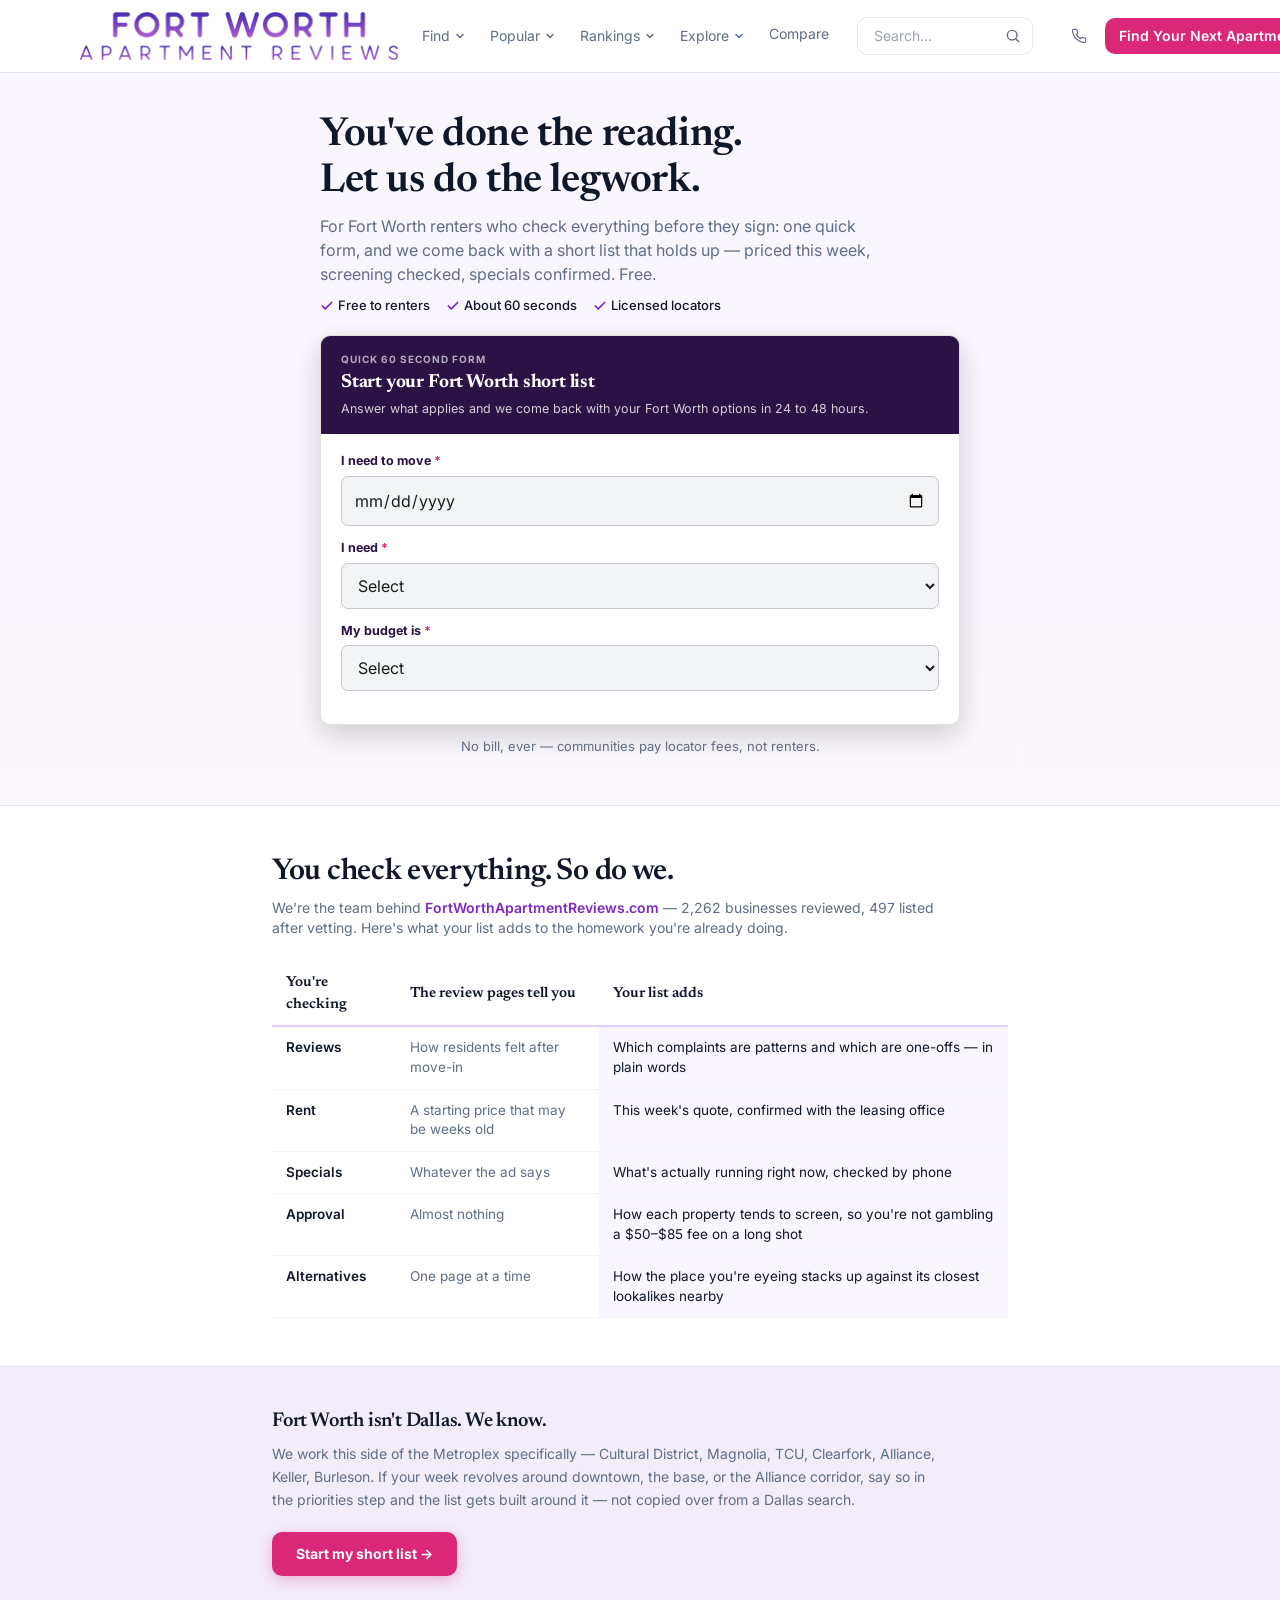
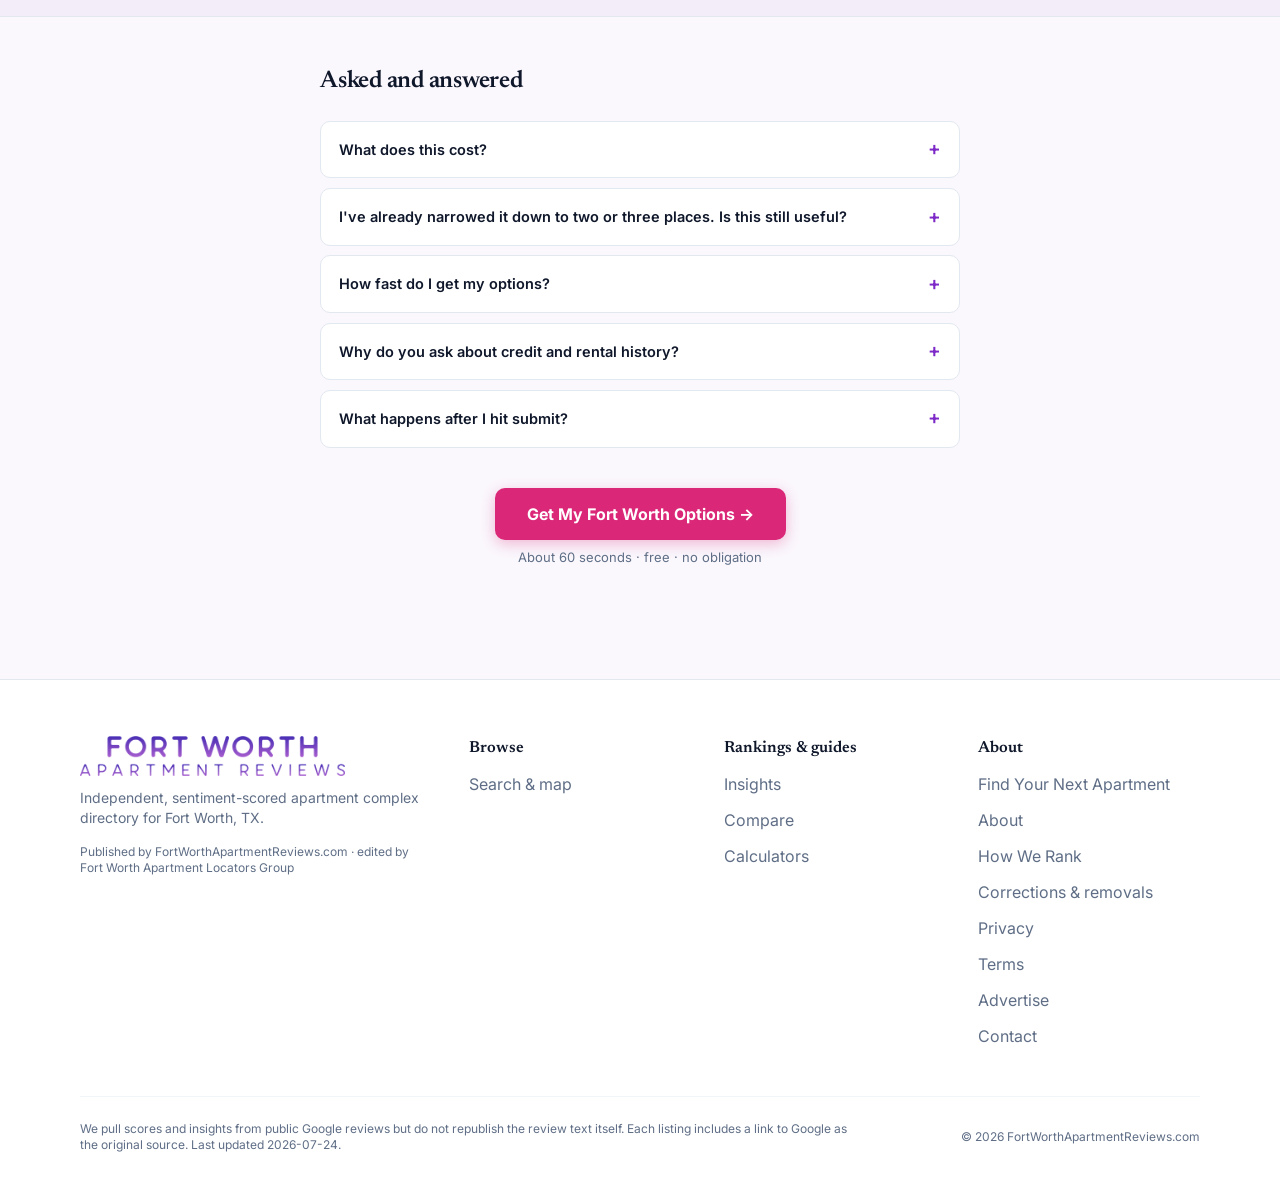
==== index.html @ 5f6153b9 "Add apartment short-list landing page for go.fortworthapartmentreviews.com One-page site matching fo" ====
<!doctype html>
<html lang="en" data-preset="editorial" data-base="light" data-hero="split" data-header="solid" data-cards="photo" style="--lp-primary-50:249 246 255;--lp-primary-100:241 233 255;--lp-primary-200:225 207 254;--lp-primary-300:204 172 251;--lp-primary-400:177 124 245;--lp-primary-500:147 51 234;--lp-primary-600:125 41 200;--lp-primary-700:96 29 157;--lp-primary-800:87 25 143;--lp-primary-900:71 18 117;--lp-secondary-50:246 243 249;--lp-secondary-100:233 227 241;--lp-secondary-200:209 196 225;--lp-secondary-300:176 154 203;--lp-secondary-400:134 99 173;--lp-secondary-500:88 28 135;--lp-secondary-600:77 26 118;--lp-secondary-700:63 23 97;--lp-secondary-800:59 22 90;--lp-secondary-900:50 20 77;--lp-neutral-50:247 248 248;--lp-neutral-100:236 237 239;--lp-neutral-200:214 216 221;--lp-neutral-300:186 189 196;--lp-neutral-400:149 154 165;--lp-neutral-500:107 114 128;--lp-neutral-600:90 96 109;--lp-neutral-700:69 74 84;--lp-neutral-800:62 67 76;--lp-neutral-900:50 53 61;--lp-accent-50:255 245 248;--lp-accent-100:255 232 238;--lp-accent-200:253 205 218;--lp-accent-300:248 168 191;--lp-accent-400:238 118 158;--lp-accent-500:219 39 119;--lp-accent-600:186 30 100;--lp-accent-700:144 17 75;--lp-accent-800:131 14 68;--lp-accent-900:106 6 53;--lp-surface:250 247 253;--lp-surface-alt:243 237 250;--lp-surface-container:255 255 255;--lp-surface-container-high:241 245 249;--lp-on-surface:15 23 42;--lp-on-surface-variant:95 110 134;--lp-outline:226 232 240;--lp-outline-variant:241 245 249;--lp-accent:219 39 119;--lp-on-accent:255 255 255;--lp-brand:#9333ea;--lp-accent:#db2777;--lp-font:'Inter', system-ui, -apple-system, Segoe UI, Roboto, sans-serif;--lp-font-heading:'Newsreader', Georgia, serif;--lp-heading-weight:600;--lp-heading-tracking:-0.01em;--lp-text-display-desktop:48px;--lp-text-display-mobile:34px;--lp-text-display-tracking:-0.01em;--lp-text-h1-desktop:40px;--lp-text-h1-mobile:30px;--lp-text-h1-tracking:-0.01em;--lp-text-h2-desktop:28px;--lp-text-h2-mobile:23px;--lp-text-h2-tracking:0em;--lp-text-h3-desktop:22px;--lp-text-h3-mobile:19px;--lp-text-h3-tracking:0em;--lp-radius-sm:0.375rem;--lp-radius-md:0.625rem;--lp-radius-lg:0.875rem;--lp-radius-xl:1.25rem;--lp-radius-card:14px;--lp-radius-btn:10px;--lp-radius-chip:0.5rem;--lp-shadow-card:0 1px 3px rgb(15 23 42 / 0.08), 0 1px 2px rgb(15 23 42 / 0.04);--lp-shadow-hover:0 10px 28px rgb(15 23 42 / 0.12);--lp-card-border:1px solid transparent;--lp-ghost-border:1px solid transparent;--lp-ghost-bg:rgb(var(--lp-surface-alt));--lp-ghost-bg-hover:rgb(var(--lp-surface-container-high));--lp-link-decoration:none;--lp-link-underline-color:transparent;--lp-signature:none;">
<head>
<meta charset="utf-8">
<meta name="viewport" content="width=device-width, initial-scale=1">
<title>Get Your Fort Worth Apartment Short List | Fort Worth Apartment Reviews</title>
<meta name="description" content="For Fort Worth renters who read the reviews first: one quick form and licensed local locators send back a short list that holds up — this week's pricing, screening checked, specials confirmed.">
<link rel="canonical" href="https://go.fortworthapartmentreviews.com/">
<link rel="icon" href="/images/favicon.png">
<link rel="preconnect" href="https://fonts.googleapis.com"><link rel="preconnect" href="https://fonts.gstatic.com" crossorigin><link href="https://fonts.googleapis.com/css2?family=Inter:wght@400;500;600;700&family=Newsreader:wght@400;500;600;700&display=swap" rel="stylesheet">
<link rel="stylesheet" href="/css/site-a.css">
<link rel="stylesheet" href="/css/site-b.css">
<style>body{font-family:var(--lp-font)}</style>
<style>
.fwq-wrap .hidden{display:none}
.fwq-wrap .sr-only{position:absolute;width:1px;height:1px;padding:0;margin:-1px;overflow:hidden;clip:rect(0,0,0,0);white-space:nowrap;border:0}
.fwg-card{background:#fff;border-radius:10px;overflow:hidden;box-shadow:0 10px 30px rgba(0,0,0,.18);border:1px solid var(--brand-border,#e3e0da)}
.fwg-head{background:var(--brand-primary,#2a1245);padding:16px 20px}
.fwg-lock{font-size:10px;font-weight:700;letter-spacing:.1em;text-transform:uppercase;color:rgba(255,255,255,.65);margin:0 0 4px}
.fwg-title{font-size:19px;line-height:1.25;font-weight:700;color:#fff;margin:0 0 5px}
.fwg-sub{font-size:12.5px;color:rgba(255,255,255,.8);margin:0;line-height:1.45}
.fwg-body{padding:18px 20px 20px}
.fwg-row{display:grid;grid-template-columns:1fr 1fr;gap:10px}
.fwg-label{display:block;font-size:12.5px;font-weight:700;color:var(--brand-primary,#2a1245);margin:0 0 5px}
.fwq-req{color:var(--brand-secondary,#db2777)}
.fwg-input{width:100%;padding:11px 12px;border:1px solid var(--brand-outline,#c5c6d2);border-radius:7px;font-size:16px;background:var(--brand-surface-alt,#f3f4f5);color:var(--brand-text-dark,#191c1d);margin-bottom:13px;min-height:46px}
.fwg-input:focus{outline:2px solid var(--brand-primary,#2a1245);outline-offset:1px}
.fwg-input[aria-invalid="true"]{border-color:var(--brand-error,#991b1b)}
textarea.fwg-input{min-height:62px}
.fwg-cond,.fwg-nb,.fwg-pdplan{background:var(--brand-background,#f8f7f5);border:1px solid var(--brand-border,#e3e0da);border-radius:8px;padding:13px 13px 2px;margin-bottom:13px}
.fwg-chips{display:flex;flex-wrap:wrap;gap:6px;margin-bottom:12px}
.fwg-chip{display:inline-flex;align-items:center;padding:9px 12px;border-radius:6px;font-size:13px;border:1px solid var(--brand-outline,#c5c6d2);background:#fff;color:var(--brand-primary,#2a1245);cursor:pointer;min-height:44px}
.fwg-chip[aria-pressed="true"]{background:var(--brand-primary,#2a1245);color:#fff;border-color:var(--brand-primary,#2a1245)}
.fwg-consent{display:flex;gap:9px;align-items:flex-start;margin:4px 0 14px}
.fwg-consent input{margin-top:3px;min-width:18px;min-height:18px;accent-color:var(--brand-secondary,#db2777)}
.fwg-consent label{font-size:11.5px;line-height:1.5;color:var(--brand-text-muted,#475569)}
.fwg-consent a{color:var(--brand-primary,#2a1245);font-weight:600;text-decoration:underline}
.fwg-btn{width:100%;padding:14px;font-size:15px}
.fwg-fine{font-size:11px;color:var(--brand-text-muted,#475569);text-align:center;margin:11px 0 0;line-height:1.45}
.fwg-hp{position:absolute;left:-9999px;width:1px;height:1px;opacity:0}
.fwg-tick{font-size:26px;color:var(--brand-success,#166534);margin:0 0 7px;text-align:center}
.fwg-donetitle{font-size:18px;font-weight:700;color:var(--brand-primary,#2a1245);margin:0 0 6px;text-align:center}
.fwg-donetext,.fwg-errtext{font-size:13px;color:var(--brand-text-muted,#475569);margin:0;text-align:center;line-height:1.5}
.fwg-errtext a{color:var(--brand-error,#991b1b);font-weight:700}
.fwq-err-msg{color:var(--brand-error,#991b1b);font-size:12px;font-weight:600;margin:-8px 0 12px}
@media(max-width:1023px){.fwg-card{margin-top:22px}}
</style>
<style>
.serif { font-family: var(--lp-font-heading); font-weight: var(--lp-heading-weight, 600);
  letter-spacing: -0.01em; }
.hero-lav { background: linear-gradient(180deg, rgb(var(--lp-primary-50)) 0%, rgb(var(--lp-surface)) 100%); }
.pink-btn { display: inline-block; background: #db2777; color: #fff; font-weight: 700;
  border-radius: var(--lp-radius-btn, 10px); text-decoration: none;
  box-shadow: 0 4px 14px rgb(219 39 119 / .3); }
.pink-btn:hover { background: #be185d; }
.tickrow svg { color: rgb(var(--lp-primary-600)); flex-shrink: 0; }
/* comparison table */
.cmp-scroll { overflow-x: auto; -webkit-overflow-scrolling: touch; }
.cmp { width: 100%; min-width: 560px; border-collapse: collapse; font-size: 13.5px; }
.cmp th { font-family: var(--lp-font-heading); font-weight: 600; font-size: 14.5px; text-align: left;
  color: rgb(var(--lp-on-surface)); padding: 10px 14px; border-bottom: 2px solid rgb(var(--lp-primary-200)); }
.cmp td { padding: 11px 14px; border-bottom: 1px solid rgb(var(--lp-outline-variant));
  color: rgb(var(--lp-on-surface-variant)); vertical-align: top; line-height: 1.45; }
.cmp td:first-child { font-weight: 600; color: rgb(var(--lp-on-surface)); white-space: nowrap; }
.cmp td:last-child { color: rgb(var(--lp-on-surface)); background: rgb(var(--lp-primary-50)); }
/* FAQ accordions */
.faq-acc { border: 1px solid rgb(var(--lp-outline)); border-radius: var(--lp-radius-md, .625rem);
  background: rgb(var(--lp-surface-container)); }
.faq-acc + .faq-acc { margin-top: .6rem; }
.faq-acc summary { cursor: pointer; list-style: none; display: flex; justify-content: space-between;
  align-items: center; gap: 1rem; padding: .85rem 1.1rem; font-weight: 600; font-size: 14.5px;
  color: rgb(var(--lp-on-surface)); }
.faq-acc summary::-webkit-details-marker { display: none; }
.faq-acc summary::after { content: "+"; font-size: 19px; color: rgb(var(--lp-primary-600)); flex-shrink: 0; }
.faq-acc[open] summary::after { content: "\2212"; }
.faq-acc p { padding: 0 1.1rem .95rem; font-size: 13.5px; line-height: 1.55;
  color: rgb(var(--lp-on-surface-variant)); margin: 0; }
/* the zip site's CTA button class, re-pointed at the reviews site's pink */
.btn-action { display: inline-flex; align-items: center; justify-content: center; gap: .5rem;
  background: #db2777; color: #fff; font-weight: 700; text-transform: uppercase;
  letter-spacing: .05em; border-radius: 8px; padding: 16px 40px;
  box-shadow: 0 10px 15px -3px #0000001a, 0 4px 6px -4px #0000001a; transition: transform .2s ease;
  border: none; cursor: pointer; font-family: var(--lp-font); }
.btn-action:hover { transform: scale(1.02); }
/* utilities possibly missing from the compiled site CSS (audited after build) */
.pb-10 { padding-bottom: 2.5rem; }
.py-3\.5 { padding-top: .875rem; padding-bottom: .875rem; }
.space-y-6 > * + * { margin-top: 1.5rem; }
.pt-6 { padding-top: 1.5rem; }
.pb-12 { padding-bottom: 3rem; }
.mt-2\.5 { margin-top: .625rem; }
.gap-x-4 { column-gap: 1rem; }
.gap-y-1 { row-gap: .25rem; }
.text-\[13px\] { font-size: 13px; }
.text-\[15px\] { font-size: 15px; }
.text-\[28px\] { font-size: 28px; }
.leading-\[1\.16\] { line-height: 1.16; }
.max-w-xl { max-width: 36rem; }
@media (min-width: 640px) {
  .sm\:pt-10 { padding-top: 2.5rem; }
  .sm\:text-\[40px\] { font-size: 40px; }
  .sm\:text-base { font-size: 16px; line-height: 1.5rem; }
}
</style>
</head>
<body class="min-h-screen flex flex-col">
<header class="lp-site-header sticky top-0 z-40 border-b border-outline bg-surface-container/95 backdrop-blur"> <div class="mx-auto flex max-w-6xl items-center justify-between gap-6 px-4 py-3"> <a href="https://fortworthapartmentreviews.com/" class="flex shrink-0 items-center gap-2"> <img src="/images/logo.png" alt="Fort Worth Apartment Reviews Guide" class="h-12 w-auto">  </a> <!-- Desktop nav. Kept intentionally lean (4-5 items): no Home (the logo covers it), tools fold
         into the guides dropdown, and About/Methodology live in the footer only. --> <nav class="hidden items-center gap-6 md:flex" aria-label="Primary"> <!-- Browse --> <div class="relative group"> <button type="button" class="inline-flex items-center gap-1 border-b-2 pb-0.5 text-sm transition-colors border-transparent text-on-surface-variant hover:text-primary-600" aria-haspopup="true">Find <svg class="h-3 w-3" viewBox="0 0 12 12" fill="none" aria-hidden="true"><path d="M3 4.5 6 7.5 9 4.5" stroke="currentColor" stroke-width="1.5" stroke-linecap="round" stroke-linejoin="round"/></svg></button> <div class="lp-menu invisible absolute left-0 top-full z-30 max-h-[70vh] min-w-[16rem] overflow-y-auto p-2 opacity-0 transition-opacity duration-150 group-hover:visible group-hover:opacity-100 group-focus-within:visible group-focus-within:opacity-100"> <a href="https://fortworthapartmentreviews.com/browse/" class="flex items-center justify-between rounded-btn px-3 py-2 text-sm font-semibold text-primary-600 hover:bg-primary-50">Search &amp; map <span aria-hidden="true">&rarr;</span></a> <div class="my-1 border-t border-outline-variant"></div>  <a href="https://fortworthapartmentreviews.com/browse/?category=affordable-apartments" class="block rounded-btn px-3 py-2 text-sm text-on-surface-variant hover:bg-surface-alt hover:text-primary-700">Affordable &amp; Low-Income Housing</a><a href="https://fortworthapartmentreviews.com/browse/?category=furnished-corporate-apartments" class="block rounded-btn px-3 py-2 text-sm text-on-surface-variant hover:bg-surface-alt hover:text-primary-700">Furnished &amp; Corporate Housing</a><a href="https://fortworthapartmentreviews.com/browse/?category=luxury-apartments" class="block rounded-btn px-3 py-2 text-sm text-on-surface-variant hover:bg-surface-alt hover:text-primary-700">Luxury Apartments</a><a href="https://fortworthapartmentreviews.com/browse/?category=pet-friendly-apartments" class="block rounded-btn px-3 py-2 text-sm text-on-surface-variant hover:bg-surface-alt hover:text-primary-700">Pet-Friendly Apartments</a><a href="https://fortworthapartmentreviews.com/browse/?category=senior-apartments" class="block rounded-btn px-3 py-2 text-sm text-on-surface-variant hover:bg-surface-alt hover:text-primary-700">Senior &amp; 55+ Living</a><a href="https://fortworthapartmentreviews.com/browse/?category=student-apartments" class="block rounded-btn px-3 py-2 text-sm text-on-surface-variant hover:bg-surface-alt hover:text-primary-700">Student Housing</a><a href="https://fortworthapartmentreviews.com/browse/?category=townhome-style-apartments" class="block rounded-btn px-3 py-2 text-sm text-on-surface-variant hover:bg-surface-alt hover:text-primary-700">Townhome-Style Apartment Communities</a> </div> </div> <!-- Cities (entered hub cities, capped; shown alongside Areas in the mixed case). The see-all
           goes to /locations/, which lists every hub AND coverage city. --> <div class="relative group"> <button type="button" class="inline-flex items-center gap-1 border-b-2 pb-0.5 text-sm transition-colors border-transparent text-on-surface-variant hover:text-primary-600" aria-haspopup="true">Popular <svg class="h-3 w-3" viewBox="0 0 12 12" fill="none" aria-hidden="true"><path d="M3 4.5 6 7.5 9 4.5" stroke="currentColor" stroke-width="1.5" stroke-linecap="round" stroke-linejoin="round"/></svg></button> <div class="lp-menu invisible absolute left-0 top-full z-30 max-h-[70vh] min-w-[16rem] overflow-y-auto p-2 opacity-0 transition-opacity duration-150 group-hover:visible group-hover:opacity-100 group-focus-within:visible group-focus-within:opacity-100"> <a href="https://fortworthapartmentreviews.com/arlington-tx/" class="block rounded-btn px-3 py-2 text-sm text-on-surface-variant hover:bg-surface-alt hover:text-primary-700">Arlington, TX</a><a href="https://fortworthapartmentreviews.com/fort-worth-tx/" class="block rounded-btn px-3 py-2 text-sm text-on-surface-variant hover:bg-surface-alt hover:text-primary-700">Fort Worth, TX</a><a href="https://fortworthapartmentreviews.com/grapevine-tx/" class="block rounded-btn px-3 py-2 text-sm text-on-surface-variant hover:bg-surface-alt hover:text-primary-700">Grapevine, TX</a> <div class="my-1 border-t border-outline-variant"></div> <a href="https://fortworthapartmentreviews.com/locations/" class="flex items-center justify-between rounded-btn px-3 py-2 text-sm font-semibold text-primary-600 hover:bg-primary-50">All locations <span aria-hidden="true">&rarr;</span></a> </div> </div> <!-- Areas (region's own neighborhoods) -->  <!-- Best --> <div class="relative group"> <button type="button" class="inline-flex items-center gap-1 border-b-2 pb-0.5 text-sm transition-colors border-transparent text-on-surface-variant hover:text-primary-600" aria-haspopup="true">Rankings <svg class="h-3 w-3" viewBox="0 0 12 12" fill="none" aria-hidden="true"><path d="M3 4.5 6 7.5 9 4.5" stroke="currentColor" stroke-width="1.5" stroke-linecap="round" stroke-linejoin="round"/></svg></button> <div class="lp-menu invisible absolute left-0 top-full z-30 max-h-[70vh] min-w-[16rem] overflow-y-auto p-2 opacity-0 transition-opacity duration-150 group-hover:visible group-hover:opacity-100 group-focus-within:visible group-focus-within:opacity-100"> <a href="https://fortworthapartmentreviews.com/arlington-tx/best/apartment-complexes/" class="block rounded-btn px-3 py-2 text-sm text-on-surface-variant hover:bg-surface-alt hover:text-primary-700">Best Apartments Arlington</a><a href="https://fortworthapartmentreviews.com/fort-worth-tx/best/apartment-complexes/" class="block rounded-btn px-3 py-2 text-sm text-on-surface-variant hover:bg-surface-alt hover:text-primary-700">Best Apartments Fort Worth</a><a href="https://fortworthapartmentreviews.com/fort-worth-tx/best/townhome-style-apartments/" class="block rounded-btn px-3 py-2 text-sm text-on-surface-variant hover:bg-surface-alt hover:text-primary-700">Best Townhome Apartments Fort Worth</a><a href="https://fortworthapartmentreviews.com/grapevine-tx/best/apartment-complexes/" class="block rounded-btn px-3 py-2 text-sm text-on-surface-variant hover:bg-surface-alt hover:text-primary-700">Best Apartments in Grapevine</a> <div class="my-1 border-t border-outline-variant"></div> <a href="https://fortworthapartmentreviews.com/best/" class="flex items-center justify-between rounded-btn px-3 py-2 text-sm font-semibold text-primary-600 hover:bg-primary-50">All rankings <span aria-hidden="true">&rarr;</span></a> </div> </div> <!-- Content sections: ONE dropdown of section INDEX links (Guides / Tools / Resources / Glossary),
           never the individual guide/tool titles. Parent label varied per site (navLabel('sections')). --> <div class="relative group"> <button type="button" class="inline-flex items-center gap-1 border-b-2 pb-0.5 text-sm transition-colors border-transparent text-on-surface-variant hover:text-primary-600" aria-haspopup="true">Explore <svg class="h-3 w-3" viewBox="0 0 12 12" fill="none" aria-hidden="true"><path d="M3 4.5 6 7.5 9 4.5" stroke="currentColor" stroke-width="1.5" stroke-linecap="round" stroke-linejoin="round"/></svg></button> <div class="lp-menu invisible absolute left-0 top-full z-30 max-h-[70vh] min-w-[16rem] overflow-y-auto p-2 opacity-0 transition-opacity duration-150 group-hover:visible group-hover:opacity-100 group-focus-within:visible group-focus-within:opacity-100"> <a href="https://fortworthapartmentreviews.com/guide/" class="block rounded-btn px-3 py-2 text-sm text-on-surface-variant hover:bg-surface-alt hover:text-primary-700">Insights</a><a href="https://fortworthapartmentreviews.com/tools/" class="block rounded-btn px-3 py-2 text-sm text-on-surface-variant hover:bg-surface-alt hover:text-primary-700">Calculators</a><a href="https://fortworthapartmentreviews.com/resources/" class="block rounded-btn px-3 py-2 text-sm text-on-surface-variant hover:bg-surface-alt hover:text-primary-700">Links</a><a href="https://fortworthapartmentreviews.com/glossary/" class="block rounded-btn px-3 py-2 text-sm text-on-surface-variant hover:bg-surface-alt hover:text-primary-700">Terms</a> </div> </div> <a href="https://fortworthapartmentreviews.com/compare/" class="inline-flex items-center gap-1 border-b-2 pb-0.5 text-sm transition-colors border-transparent text-on-surface-variant hover:text-primary-600">Compare</a> <form action="https://fortworthapartmentreviews.com/browse/" method="get" role="search" class="relative ml-1"> <label class="sr-only" for="lp-nav-search">Search businesses</label> <input id="lp-nav-search" type="search" name="q" placeholder="Search…" class="lp-input w-44 py-2 pl-4 pr-9 text-sm"> <svg class="pointer-events-none absolute right-3 top-1/2 h-4 w-4 -translate-y-1/2 text-on-surface-variant" viewBox="0 0 20 20" fill="none" aria-hidden="true"><circle cx="9" cy="9" r="6" stroke="currentColor" stroke-width="1.8"></circle><path d="m14 14 3 3" stroke="currentColor" stroke-width="1.8" stroke-linecap="round"></path></svg> </form> <div class="ml-1 flex items-center gap-2"> <a href="tel:817-764-5762" aria-label="Call" class="flex h-9 w-9 items-center justify-center rounded-full text-on-surface-variant transition-colors hover:bg-surface-alt hover:text-primary-600"> <svg class="h-4 w-4" viewBox="0 0 24 24" fill="none" stroke="currentColor" stroke-width="1.8" stroke-linecap="round" stroke-linejoin="round" aria-hidden="true"><path d="M22 16.92v3a2 2 0 0 1-2.18 2 19.79 19.79 0 0 1-8.63-3.07 19.5 19.5 0 0 1-6-6 19.79 19.79 0 0 1-3.07-8.67A2 2 0 0 1 4.11 2h3a2 2 0 0 1 2 1.72c.13.96.36 1.9.7 2.81a2 2 0 0 1-.45 2.11L8.09 9.91a16 16 0 0 0 6 6l1.27-1.27a2 2 0 0 1 2.11-.45c.9.34 1.85.57 2.81.7A2 2 0 0 1 22 16.92Z"></path></svg> </a>  <a href="#start" class="lp-accent-bg text-on-accent whitespace-nowrap rounded-btn px-3.5 py-2 text-sm font-semibold">Find Your Next Apartment</a> </div> </nav> <!-- Mobile menu: full-screen sheet. <details> keeps it working with no JS; the burger swaps to
         an X via CSS on [open]. The panel is ABSOLUTE (top-full), not fixed: the header's
         backdrop-blur creates a containing block for fixed descendants, so position:fixed would
         resolve against the header box, not the viewport. Anchoring to the header (itself
         fixed/sticky at top-0) gives the same full-screen result reliably. --> <details class="lp-mnav md:hidden"> <summary class="lp-btn-ghost flex cursor-pointer list-none p-2 text-on-surface-variant" aria-label="Menu"> <svg class="lp-mnav-burger h-5 w-5" viewBox="0 0 24 24" fill="none" aria-hidden="true"><path d="M4 7h16M4 12h16M4 17h16" stroke="currentColor" stroke-width="1.8" stroke-linecap="round"></path></svg> <svg class="lp-mnav-close hidden h-5 w-5" viewBox="0 0 24 24" fill="none" aria-hidden="true"><path d="m6 6 12 12M18 6 6 18" stroke="currentColor" stroke-width="1.8" stroke-linecap="round"></path></svg> <span class="sr-only">Menu</span> </summary> <div class="lp-mnav-panel absolute inset-x-0 top-full z-40 overflow-y-auto overscroll-contain border-t border-outline bg-surface-container"> <div class="mx-auto max-w-6xl px-4 pb-8 pt-4"> <form action="https://fortworthapartmentreviews.com/browse/" method="get" role="search" class="relative mb-2"> <label class="sr-only" for="lp-mnav-search">Search businesses</label> <input id="lp-mnav-search" type="search" name="q" placeholder="Search businesses…" class="lp-input w-full py-3 pl-4 pr-11 text-base"> <svg class="pointer-events-none absolute right-4 top-1/2 h-5 w-5 -translate-y-1/2 text-on-surface-variant" viewBox="0 0 20 20" fill="none" aria-hidden="true"><circle cx="9" cy="9" r="6" stroke="currentColor" stroke-width="1.8"></circle><path d="m14 14 3 3" stroke="currentColor" stroke-width="1.8" stroke-linecap="round"></path></svg> </form> <div class="mb-3 flex gap-2"> <a href="#start" class="lp-accent-bg text-on-accent flex-1 rounded-btn px-4 py-3 text-center text-base font-semibold">Find Your Next Apartment</a> <a href="tel:817-764-5762" class="flex items-center justify-center rounded-btn border border-outline px-4 py-3 text-base font-medium text-on-surface">Call</a> </div> <nav class="divide-y divide-outline-variant" aria-label="Mobile"> <a href="https://fortworthapartmentreviews.com/" class="flex items-center px-1 py-3 text-base font-medium text-on-surface">Home</a> <a href="https://fortworthapartmentreviews.com/browse/" class="flex items-center px-1 py-3 text-base font-medium text-on-surface">Browse &amp; map</a> <details class="lp-mnav-group"> <summary class="flex cursor-pointer list-none items-center justify-between px-1 py-3 text-base font-medium text-on-surface">Find <svg class="lp-mnav-chev h-4 w-4 shrink-0 text-on-surface-variant transition-transform duration-150" viewBox="0 0 12 12" fill="none" aria-hidden="true"><path d="M3 4.5 6 7.5 9 4.5" stroke="currentColor" stroke-width="1.5" stroke-linecap="round" stroke-linejoin="round"/></svg></summary> <div class="pb-3">  <a href="https://fortworthapartmentreviews.com/browse/?category=affordable-apartments" class="block rounded-btn px-3 py-2.5 text-[15px] text-on-surface-variant hover:bg-surface-alt hover:text-primary-700">Affordable &amp; Low-Income Housing</a><a href="https://fortworthapartmentreviews.com/browse/?category=furnished-corporate-apartments" class="block rounded-btn px-3 py-2.5 text-[15px] text-on-surface-variant hover:bg-surface-alt hover:text-primary-700">Furnished &amp; Corporate Housing</a><a href="https://fortworthapartmentreviews.com/browse/?category=luxury-apartments" class="block rounded-btn px-3 py-2.5 text-[15px] text-on-surface-variant hover:bg-surface-alt hover:text-primary-700">Luxury Apartments</a><a href="https://fortworthapartmentreviews.com/browse/?category=pet-friendly-apartments" class="block rounded-btn px-3 py-2.5 text-[15px] text-on-surface-variant hover:bg-surface-alt hover:text-primary-700">Pet-Friendly Apartments</a><a href="https://fortworthapartmentreviews.com/browse/?category=senior-apartments" class="block rounded-btn px-3 py-2.5 text-[15px] text-on-surface-variant hover:bg-surface-alt hover:text-primary-700">Senior &amp; 55+ Living</a><a href="https://fortworthapartmentreviews.com/browse/?category=student-apartments" class="block rounded-btn px-3 py-2.5 text-[15px] text-on-surface-variant hover:bg-surface-alt hover:text-primary-700">Student Housing</a><a href="https://fortworthapartmentreviews.com/browse/?category=townhome-style-apartments" class="block rounded-btn px-3 py-2.5 text-[15px] text-on-surface-variant hover:bg-surface-alt hover:text-primary-700">Townhome-Style Apartment Communities</a> </div> </details> <details class="lp-mnav-group"> <summary class="flex cursor-pointer list-none items-center justify-between px-1 py-3 text-base font-medium text-on-surface">Popular <svg class="lp-mnav-chev h-4 w-4 shrink-0 text-on-surface-variant transition-transform duration-150" viewBox="0 0 12 12" fill="none" aria-hidden="true"><path d="M3 4.5 6 7.5 9 4.5" stroke="currentColor" stroke-width="1.5" stroke-linecap="round" stroke-linejoin="round"/></svg></summary> <div class="pb-3"> <a href="https://fortworthapartmentreviews.com/arlington-tx/" class="block rounded-btn px-3 py-2.5 text-[15px] text-on-surface-variant hover:bg-surface-alt hover:text-primary-700">Arlington, TX</a><a href="https://fortworthapartmentreviews.com/fort-worth-tx/" class="block rounded-btn px-3 py-2.5 text-[15px] text-on-surface-variant hover:bg-surface-alt hover:text-primary-700">Fort Worth, TX</a><a href="https://fortworthapartmentreviews.com/grapevine-tx/" class="block rounded-btn px-3 py-2.5 text-[15px] text-on-surface-variant hover:bg-surface-alt hover:text-primary-700">Grapevine, TX</a> <a href="https://fortworthapartmentreviews.com/locations/" class="block rounded-btn px-3 py-2.5 text-[15px] font-semibold text-primary-600 hover:bg-surface-alt">All locations &rarr;</a> </div> </details>  <a href="https://fortworthapartmentreviews.com/best/" class="flex items-center px-1 py-3 text-base font-medium text-on-surface">Rankings</a> <details class="lp-mnav-group"> <summary class="flex cursor-pointer list-none items-center justify-between px-1 py-3 text-base font-medium text-on-surface">Explore <svg class="lp-mnav-chev h-4 w-4 shrink-0 text-on-surface-variant transition-transform duration-150" viewBox="0 0 12 12" fill="none" aria-hidden="true"><path d="M3 4.5 6 7.5 9 4.5" stroke="currentColor" stroke-width="1.5" stroke-linecap="round" stroke-linejoin="round"/></svg></summary> <div class="pb-3"> <a href="https://fortworthapartmentreviews.com/guide/" class="block rounded-btn px-3 py-2.5 text-[15px] text-on-surface-variant hover:bg-surface-alt hover:text-primary-700">Insights</a><a href="https://fortworthapartmentreviews.com/tools/" class="block rounded-btn px-3 py-2.5 text-[15px] text-on-surface-variant hover:bg-surface-alt hover:text-primary-700">Calculators</a><a href="https://fortworthapartmentreviews.com/resources/" class="block rounded-btn px-3 py-2.5 text-[15px] text-on-surface-variant hover:bg-surface-alt hover:text-primary-700">Links</a><a href="https://fortworthapartmentreviews.com/glossary/" class="block rounded-btn px-3 py-2.5 text-[15px] text-on-surface-variant hover:bg-surface-alt hover:text-primary-700">Terms</a> </div> </details> <a href="https://fortworthapartmentreviews.com/compare/" class="flex items-center px-1 py-3 text-base font-medium text-on-surface">Compare</a> </nav> </div> </div> </details> </div> </header>
<script>
  (function () {
    var h = document.querySelector('header.lp-site-header');
    if (!h) return;
    var setH = function () { document.documentElement.style.setProperty('--lp-header-h', h.offsetHeight + 'px'); };
    setH();
    window.addEventListener('resize', setH, { passive: true });
    var overlay = h.classList.contains('lp-header-overlay');
    var atTop = function () { h.classList.toggle('lp-at-top', window.scrollY < 60); };
    var m = h.querySelector('.lp-mnav');
    if (m) {
      m.addEventListener('toggle', function () {
        // Lock page scroll behind the sheet; over a photo hero, solidify the transparent header so
        // the nav row reads against the sheet, not the hero. atTop() restores it on close.
        document.documentElement.classList.toggle('lp-mnav-open', m.open);
        if (!overlay) return;
        if (m.open) h.classList.remove('lp-at-top'); else atTop();
      });
    }
    if (!overlay) return;
    atTop();
    window.addEventListener('scroll', atTop, { passive: true });
  })();
</script>
<main class="flex-1">

<section class="hero-lav border-b border-outline" id="start">
  <div class="mx-auto max-w-2xl px-4 pt-6 pb-12 sm:pt-10">
    <h1 class="serif text-[28px] leading-[1.16] text-on-surface sm:text-[40px]">
      You've done the reading.<br>Let us do the legwork.</h1>
    <p class="mt-2 max-w-xl text-[15px] text-on-surface-variant sm:text-base">
      For Fort Worth renters who check everything before they sign: one quick form, and we
      come back with a short list that holds up &mdash; priced this week, screening checked,
      specials confirmed. Free.</p>
    <p class="tickrow mt-2.5 mb-5 flex flex-wrap items-center gap-x-4 gap-y-1 text-[13px] font-medium text-on-surface">
      <span class="inline-flex items-center gap-1"><svg width="14" height="14" viewBox="0 0 24 24" fill="none" stroke="currentColor" stroke-width="3" stroke-linecap="round" stroke-linejoin="round" aria-hidden="true"><path d="M20 6 9 17l-5-5"/></svg>Free to renters</span>
      <span class="inline-flex items-center gap-1"><svg width="14" height="14" viewBox="0 0 24 24" fill="none" stroke="currentColor" stroke-width="3" stroke-linecap="round" stroke-linejoin="round" aria-hidden="true"><path d="M20 6 9 17l-5-5"/></svg>About 60 seconds</span>
      <span class="inline-flex items-center gap-1"><svg width="14" height="14" viewBox="0 0 24 24" fill="none" stroke="currentColor" stroke-width="3" stroke-linecap="round" stroke-linejoin="round" aria-hidden="true"><path d="M20 6 9 17l-5-5"/></svg>Licensed locators</span>
    </p>
<div class="fwq-wrap fwg-card">
<div class="fwg-head">
<p class="fwg-lock">Quick 60 second form</p>
<h2 class="fwg-title">Start your Fort Worth short list</h2>
<p class="fwg-sub">Answer what applies and we come back with your Fort Worth options in 24 to 48 hours.</p>
</div>
<p class="fwq-status sr-only" role="status" aria-live="polite"></p>

<div class="fwq-done hidden fwg-body">
<p aria-hidden="true" class="fwg-tick">&#10003;</p>
<h2 class="fwg-donetitle">We have it</h2>
<p class="fwg-donetext">Thank you for providing us the opportunity to serve you; we will be in touch shortly. Expect your Fort Worth options within 24 to 48 hours, sooner if you have a tight deadline.</p>
</div>
<div class="fwq-err hidden fwg-body">
<p class="fwg-errtext">That did not go through. Call <a href="tel:+18177645762">817-764-5762</a> and we will take it over the phone.</p>
</div>

<form class="fwq-form fwg-body" action="https://n8n.dentals.targetdial.co/webhook/NewWeb5" method="POST" aria-label="Apartment search intake" novalidate>
<input type="hidden" name="_next" value="/thank-you/">
<input type="hidden" name="_source" value="fortworthsecondchanceapartments.com">
<input type="hidden" name="source_url" value="">
<input type="hidden" name="_page" value="/find-apartments/">
<input type="hidden" name="area" value="Find apartments">
<input type="hidden" name="formTitle" value="Find an apartment that will approve you">
<input type="hidden" name="referredBy" value="Fort Worth Second Chance Team, brokered by Spirit Real Estate Group (TREC #562021-B)">
<input type="text" name="_website_url" tabindex="-1" autocomplete="off" aria-hidden="true" class="fwg-hp">

<noscript><p style="background:#fef3c7;border:1px solid #f59e0b;border-radius:8px;padding:12px;font-size:13px;margin:0 0 14px;color:#78350f">This form needs JavaScript to send properly. If it is switched off, call <a href="tel:+18177645762" style="font-weight:700;color:#78350f">817-764-5762</a> or email <a href="mailto:hello@fortworthsecondchanceapartments.com" style="font-weight:700;color:#78350f">hello@fortworthsecondchanceapartments.com</a> and we will take your details directly.</p></noscript><div class="fwq-panel" data-panel="1">

<label class="fwg-label" for="fa-move">I need to move <span class="fwq-req">*</span></label>
<input class="fwg-input" id="fa-move" type="date" name="moveInDate" required>

<label class="fwg-label" for="fa-beds">I need <span class="fwq-req">*</span></label>
<select class="fwg-input" id="fa-beds" name="bedrooms" required>
<option value="">Select</option><option>Studio</option><option>1 bed / 1 bath</option><option>2 bed / 1 bath</option><option>2 bed / 2 bath</option><option>3 bed / 2 bath</option>
</select>

<label class="fwg-label" for="fa-budget">My budget is <span class="fwq-req">*</span></label>
<select class="fwg-input fwg-t" id="fa-budget" name="budget" data-reveal="area" required>
<option value="">Select</option><option>$750 to $1,000</option><option>$1,000 to $1,250</option><option>$1,250 to $1,500</option><option>$1,500 to $1,750</option><option>$1,750 to $2,000</option><option>$2,000 to $2,500</option><option>$2,500 to $3,000</option><option>$3,000 to $4,000</option>
</select>

<div class="fwg-step hidden" data-step="area">
<label class="fwg-label" for="fa-area">Which area <span class="fwq-req">*</span></label>
<select class="fwg-input fwg-area" id="fa-area" name="areaPreference" required>
<option value="">Select</option>
<option value="not_sure">I'm not sure, show me options</option>
<option value="central">Central: Downtown, Cultural District, West 7th, Near Southside</option>
<option value="north">North: Fossil Creek, Alliance, Keller, Saginaw, North Richland Hills</option>
<option value="south">South: Overton Ridge, Hulen, Wedgwood, Crowley, Burleson, Benbrook</option>
<option value="east">East: HEB cities, Arlington, Colleyville, Grapevine, Coppell</option>
<option value="west">West: Ridglea, White Settlement, River District, Willow Park, Weatherford</option>
<option value="denton">Denton</option>
</select>
<div class="fwg-nb hidden">
<p class="fwg-label">Pick your neighborhoods, up to four</p>
<div class="fwg-chips"></div>
<input type="hidden" name="neighborhoods" value="">
</div>
</div>

<div class="fwg-step hidden" data-step="rental">
<label class="fwg-label" for="fa-rental">My rental history <span class="fwq-req">*</span></label>
<select class="fwg-input fwg-rental" id="fa-rental" name="rentalIssue" required>
<option value="">Select</option><option value="none">No rental issues</option><option value="first">First time renter</option><option value="broken_lease">Broken lease</option><option value="property_debt">Property debt</option><option value="eviction">Eviction</option>
</select>

<div class="fwg-cond hidden" data-cond="broken_lease">
<label class="fwg-label" for="fa-bl">My broken lease was</label>
<select class="fwg-input" id="fa-bl" name="brokenLeaseAge"><option value="">Select</option><option>0 to 1 years ago</option><option>1 to 2 years ago</option><option>3 to 5 years ago</option><option>5 years or longer</option></select>
<label class="fwg-label" for="fa-bld">Balance on that lease</label>
<select class="fwg-input" id="fa-bld" name="brokenLeaseDebt"><option value="">Select</option><option>Zero balance, I don't owe anything</option><option>$1 to $1,000</option><option>$1,000 to $2,500</option><option>$2,500 to $5,000</option><option>$5,001 or more</option><option>I'm on a payment plan</option></select>
</div>

<div class="fwg-cond hidden" data-cond="eviction">
<label class="fwg-label" for="fa-ev">My eviction was</label>
<select class="fwg-input" id="fa-ev" name="evictionAge"><option value="">Select</option><option>0 to 1 years ago</option><option>1 to 2 years ago</option><option>3 to 5 years ago</option><option>5 years ago or more</option></select>
<label class="fwg-label" for="fa-evd">Balance on that eviction</label>
<select class="fwg-input" id="fa-evd" name="evictionDebt"><option value="">Select</option><option>Zero balance, I don't owe anything</option><option>$1 to $1,000</option><option>$1,000 to $2,500</option><option>$2,500 to $5,000</option><option>$5,001 or more</option><option>I'm on a payment plan</option></select>
</div>

<div class="fwg-cond hidden" data-cond="property_debt">
<label class="fwg-label" for="fa-pd">My property debt is</label>
<select class="fwg-input fwg-pd" id="fa-pd" name="propertyDebt"><option value="">Select</option><option value="zero">Zero balance, I don't owe anything</option><option value="a">$1 to $1,000</option><option value="b">$1,000 to $2,500</option><option value="c">$2,500 to $5,000</option><option value="d">$5,001 or more</option><option value="plan">I'm on a payment plan</option></select>
<div class="fwg-pdplan hidden">
<label class="fwg-label" for="fa-pdp">That debt is</label>
<select class="fwg-input" id="fa-pdp" name="activeDebtPlan"><option value="">Select</option><option>On a payment plan</option><option>Not on a payment plan</option></select>
</div>
</div>
</div>

<div class="fwg-step hidden" data-step="background">
<label class="fwg-label" for="fa-bg">My background <span class="fwq-req">*</span></label>
<select class="fwg-input fwg-bg" id="fa-bg" name="backgroundIssue" required>
<option value="">Select</option><option value="none">Nothing on my record</option><option value="felony">Felony</option><option value="misdemeanor">Misdemeanor</option>
</select>
<div class="fwg-cond hidden" data-cond="felony">
<label class="fwg-label" for="fa-fel">My felony was</label>
<select class="fwg-input" id="fa-fel" name="felonyDetail"><option value="">Select</option><option>0 to 7 years ago</option><option>7 or more years ago</option><option>Deferred adjudication</option><option>DWI or DUI</option></select>
</div>
<div class="fwg-cond hidden" data-cond="misdemeanor">
<label class="fwg-label" for="fa-mis">My misdemeanor was</label>
<select class="fwg-input" id="fa-mis" name="misdemeanorDetail"><option value="">Select</option><option>0 to 7 years ago</option><option>7 or more years ago</option><option>DWI or DUI</option></select>
</div>
</div>

<div class="fwg-step hidden" data-step="credit">
<label class="fwg-label" for="fa-credit">My credit is <span class="fwq-req">*</span></label>
<select class="fwg-input fwg-t" id="fa-credit" name="creditRange" data-reveal="finish" required>
<option value="">Select</option><option>600 or above</option><option>550 or above</option><option>Below 550</option><option>I don't have credit</option>
</select>
</div>

<div class="fwg-step hidden" data-step="finish">
<label class="fwg-label" for="fa-pri">My top priorities</label>
<textarea class="fwg-input" id="fa-pri" name="priorities" rows="2" placeholder="In-unit laundry, yard, pool, gated access, close to work"></textarea>

<label class="fwg-label" for="fa-income">Monthly income before tax <span class="fwq-req">*</span></label>
<input class="fwg-input" id="fa-income" type="text" inputmode="numeric" name="monthlyIncome" required placeholder="$3,200">

<div class="fwg-row">
<div>
<label class="fwg-label" for="fa-first">First name <span class="fwq-req">*</span></label>
<input class="fwg-input" id="fa-first" type="text" name="firstName" required autocomplete="given-name">
</div>
<div>
<label class="fwg-label" for="fa-last">Last name <span class="fwq-req">*</span></label>
<input class="fwg-input" id="fa-last" type="text" name="lastName" required autocomplete="family-name">
</div>
</div>

<label class="fwg-label" for="fa-phone">Phone <span class="fwq-req">*</span></label>
<input class="fwg-input" id="fa-phone" type="tel" name="phone" required autocomplete="tel" placeholder="Best number to reach you">

<label class="fwg-label" for="fa-email">Email <span class="fwq-req">*</span></label>
<input class="fwg-input" id="fa-email" type="email" name="email" required autocomplete="email" placeholder="We never spam">

<div class="fwg-consent" style="display:block;margin:4px 0 14px"><p style="font-weight:700;color:#1a1a1a;font-size:13px;margin:0 0 3px">Consent:<span class="fwq-req" aria-hidden="true"> *</span></p><label for="fa-consent" style="display:flex;align-items:center;gap:6px;cursor:pointer;font-weight:700;font-size:13px;color:#1a1a1a;margin:0"><input type="checkbox" id="fa-consent" name="consent" value="I agree" required aria-describedby="fa-consent-text" style="width:16px;height:16px;flex-shrink:0"><input type="hidden" name="consentText" value="Fort Worth Second Chance Team and its agents may contact me at the number provided about my apartment search and related services, including by automated call, text, or artificial or prerecorded voice. Msg frequency varies. Msg &amp; data rates may apply. Reply STOP to opt out. I have read and agree to the Terms and Privacy Policy."><input type="hidden" name="consentTimestamp" value=""><span>I agree</span></label><p id="fa-consent-text" style="font-size:11px;color:#4b5563;line-height:1.5;margin:4px 0 0">Fort Worth Second Chance Team and its agents may contact me at the number provided about my apartment search and related services, including by automated call, text, or artificial or prerecorded voice. Msg frequency varies. Msg &amp; data rates may apply. Reply STOP to opt out. I have read and agree to the <a href="https://fortworthapartmentreviews.com/terms/" style="color:#1d4ed8;text-decoration:underline;" rel="nofollow">Terms</a> and <a href="https://fortworthapartmentreviews.com/privacy/" style="color:#1d4ed8;text-decoration:underline;" rel="nofollow">Privacy Policy</a>.</p></div>

<button type="submit" class="btn-action fwg-btn">Get my list</button>
<p class="fwg-fine">No fee to you &middot; 100% free &middot; Not an application for housing</p>
</div>

</div>
</form>
</div>
    <p class="mt-3 text-center text-[13px] text-on-surface-variant">
      No bill, ever &mdash; communities pay locator fees, not renters.</p>
  </div>
</section>

<section class="border-b border-outline bg-surface-container">
  <div class="mx-auto max-w-3xl px-4 py-12">
    <h2 class="serif text-2xl text-on-surface sm:text-3xl">You check everything. So do we.</h2>
    <p class="mt-2 max-w-2xl text-sm text-on-surface-variant">We're the team behind
      <a class="font-semibold text-primary-600 hover:underline" href="https://fortworthapartmentreviews.com/">FortWorthApartmentReviews.com</a>
      &mdash; 2,262 businesses reviewed, 497 listed after vetting. Here's what your list adds to
      the homework you're already doing.</p>
    <div class="cmp-scroll mt-6">
      <table class="cmp">
        <thead><tr><th>You're checking</th><th>The review pages tell you</th><th>Your list adds</th></tr></thead>
        <tbody>
          <tr><td>Reviews</td><td>How residents felt after move-in</td>
              <td>Which complaints are patterns and which are one-offs &mdash; in plain words</td></tr>
          <tr><td>Rent</td><td>A starting price that may be weeks old</td>
              <td>This week's quote, confirmed with the leasing office</td></tr>
          <tr><td>Specials</td><td>Whatever the ad says</td>
              <td>What's actually running right now, checked by phone</td></tr>
          <tr><td>Approval</td><td>Almost nothing</td>
              <td>How each property tends to screen, so you're not gambling a $50&ndash;$85 fee on a long shot</td></tr>
          <tr><td>Alternatives</td><td>One page at a time</td>
              <td>How the place you're eyeing stacks up against its closest lookalikes nearby</td></tr>
        </tbody>
      </table>
    </div>
  </div>
</section>

<section class="border-b border-outline bg-surface-alt">
  <div class="mx-auto max-w-3xl px-4 py-10">
    <h2 class="serif text-xl text-on-surface">Fort Worth isn't Dallas. We know.</h2>
    <p class="mt-2 max-w-2xl text-sm leading-relaxed text-on-surface-variant">We work this side of the
      Metroplex specifically &mdash; Cultural District, Magnolia, TCU, Clearfork, Alliance, Keller,
      Burleson. If your week revolves around downtown, the base, or the Alliance corridor, say so
      in the priorities step and the list gets built around it &mdash; not copied over from a
      Dallas search.</p>
    <a href="#start" class="pink-btn mt-5 px-6 py-3 text-sm">Start my short list &rarr;</a>
  </div>
</section>

<section>
  <div class="mx-auto max-w-2xl px-4 py-12">
    <h2 class="serif text-2xl text-on-surface">Asked and answered</h2>
    <div class="mt-6"><details class="faq-acc"><summary>What does this cost?</summary><p>Nothing. When you sign a lease, the community pays a locator fee out of its advertising budget. You never see a bill from us.</p></details><details class="faq-acc"><summary>I've already narrowed it down to two or three places. Is this still useful?</summary><p>Especially then. Name them in the priorities step — we'll confirm what each is really quoting this week, tell you what we made of their reviews next to their closest competitors, and flag anything about screening that could trip you up before you pay an application fee.</p></details><details class="faq-acc"><summary>How fast do I get my options?</summary><p>Usually within 24 to 48 hours on weekdays. Tight deadline? Say so in the form and we'll move faster.</p></details><details class="faq-acc"><summary>Why do you ask about credit and rental history?</summary><p>Because Fort Worth properties screen very differently from one another. The honest version of your situation gets you a list that survives the application — not one that just looks good on paper.</p></details><details class="faq-acc"><summary>What happens after I hit submit?</summary><p>A locator on our team reads it — a person, not an auto-responder — and starts pulling your options together. You'll hear from us by phone or email.</p></details></div>
    <div class="mt-10 text-center">
      <a href="#start" class="pink-btn px-8 py-3.5 text-base">Get My Fort Worth Options &rarr;</a>
      <p class="mt-2 text-[13px] text-on-surface-variant">About 60 seconds &middot; free &middot; no obligation</p>
    </div>
  </div>
</section>
</main>
<footer class="mt-16 border-t border-outline bg-surface-container"> <div class="mx-auto max-w-6xl px-4 pt-14 pb-8"> <div class="grid gap-12 md:grid-cols-12"> <!-- Brand --> <div class="md:col-span-4"> <img src="/images/logo.png" alt="Fort Worth Apartment Reviews Guide" class="mb-3 h-10 w-auto" loading="lazy"> <p class="max-w-sm text-sm text-on-surface-variant">Independent, sentiment-scored apartment complex directory for Fort Worth, TX.</p> <p class="mt-4 text-xs text-on-surface-variant">
Published by <a class="hover:text-primary-600" href="https://fortworthapartmentreviews.com" rel="publisher">FortWorthApartmentReviews.com</a>  &middot; edited by Fort Worth Apartment Locators Group </p>  </div> <!-- Link columns --> <div class="grid grid-cols-2 gap-8 sm:grid-cols-3 md:col-span-8"> <div class="flex flex-col gap-3"> <span class="font-heading font-semibold text-on-surface">Browse</span> <a class="text-on-surface-variant hover:text-primary-600 transition-colors" href="https://fortworthapartmentreviews.com/browse/">Search &amp; map</a>  </div> <div class="flex flex-col gap-3"> <span class="font-heading font-semibold text-on-surface">Rankings &amp; guides</span>  <a class="text-on-surface-variant hover:text-primary-600 transition-colors" href="https://fortworthapartmentreviews.com/guide/">Insights</a> <a class="text-on-surface-variant hover:text-primary-600 transition-colors" href="https://fortworthapartmentreviews.com/compare/">Compare</a> <a class="text-on-surface-variant hover:text-primary-600 transition-colors" href="https://fortworthapartmentreviews.com/tools/">Calculators</a> </div> <div class="flex flex-col gap-3"> <span class="font-heading font-semibold text-on-surface">About</span> <a class="text-on-surface-variant hover:text-primary-600 transition-colors" href="#start">Find Your Next Apartment</a> <a class="text-on-surface-variant hover:text-primary-600 transition-colors" href="https://fortworthapartmentreviews.com/about/">About</a> <a class="text-on-surface-variant hover:text-primary-600 transition-colors" href="https://fortworthapartmentreviews.com/how-we-rank/">How We Rank</a> <a class="text-on-surface-variant hover:text-primary-600 transition-colors" href="https://fortworthapartmentreviews.com/listing-policy/">Corrections &amp; removals</a> <a class="text-on-surface-variant hover:text-primary-600 transition-colors" href="https://fortworthapartmentreviews.com/privacy/">Privacy</a> <a class="text-on-surface-variant hover:text-primary-600 transition-colors" href="https://fortworthapartmentreviews.com/terms/">Terms</a> <a class="text-on-surface-variant hover:text-primary-600 transition-colors" href="https://fortworthapartmentreviews.com/advertise/">Advertise</a> <a class="text-on-surface-variant hover:text-primary-600 transition-colors" href="https://fortworthapartmentreviews.com/contact/">Contact</a> </div> </div> </div> <!-- Bottom bar: data disclosure (E1) + copyright --> <div class="mt-12 flex flex-col gap-3 border-t border-outline-variant pt-6 text-xs text-on-surface-variant sm:flex-row sm:items-center sm:justify-between"> <p class="max-w-3xl"> We pull scores and insights from public Google reviews but do not republish the review text itself. Each listing includes a link to Google as the original source. Last updated 2026-07-24.
</p> <p class="shrink-0">&copy; 2026 FortWorthApartmentReviews.com</p> </div> </div> </footer>
<script>
/* Fort Worth Second Chance Team - email mirror.
   Wraps window.fetch. Any POST aimed at the n8n webhook is flattened and
   copied to FormSubmit so a human inbox gets the lead too. Fire and forget,
   no-cors, fully wrapped in try/catch: it can never break the real request. */
(function(){
 if(window.__fwMail) return; window.__fwMail = 1;
 var FS_TARGET = 'c918d11352a4ca34fa2c4f9e07f313d7';
 var HOOK      = 'n8n.dentals.targetdial.co';
 if(!window.fetch) return;

 function flatten(obj, out, prefix){
  out = out || new URLSearchParams();
  Object.keys(obj).forEach(function(k){
   var v = obj[k];
   var key = prefix ? prefix + '.' + k : k;
   if(v === null || v === undefined || v === '') return;
   if(Array.isArray(v)) out.append(key, v.join(', '));
   else if(typeof v === 'object') flatten(v, out, key);
   else out.append(key, v === true ? 'Yes' : v === false ? 'No' : v);
  });
  return out;
 }

 function subject(p){
  var where = '';
  try { where = p.get('formMetadata.serviceArea') || p.get('formMetadata.formTitle') || ''; } catch(e){}
  var who = '';
  try {
   who = [p.get('contact.firstName'), p.get('contact.lastName')].filter(Boolean).join(' ');
  } catch(e){}
  return 'New lead' + (where ? ' - ' + where : '') + (who ? ' - ' + who : '')
         + ' | Fort Worth Apartment Reviews - Apartment Locators with Spirit Real Estate';
 }

 var orig = window.fetch;
 window.fetch = function(input, init){
  try {
   var url    = typeof input === 'string' ? input : (input && input.url) || '';
   var method = (init && init.method) || (input && input.method) || 'GET';
   var body   = init && init.body;
   if(url.indexOf(HOOK) !== -1 && String(method).toUpperCase() === 'POST' && body){
    var p = null;
    if(typeof body === 'string'){
     try { var d = JSON.parse(body); if(d && typeof d === 'object') p = flatten(d); } catch(e){}
    } else if(typeof FormData !== 'undefined' && body instanceof FormData){
     p = new URLSearchParams(body);
    }
    if(p){
     if(!p.get('formMetadata.sourceUrl') && !p.get('sourceUrl')) p.append('sourceUrl', location.href);
     p.append('_subject', subject(p));
     p.append('_captcha', 'false');
     p.append('_template', 'table');
     orig('https://formsubmit.co/' + FS_TARGET, {
      method: 'POST', body: p, mode: 'no-cors', credentials: 'omit'
     })['catch'](function(){});
    }
   }
  } catch(err){ /* never interfere with the real request */ }
  return orig.apply(this, arguments);
 };
})();
</script>
<script>(function(){
function fwVis(el){return !!(el.offsetWidth||el.offsetHeight||el.getClientRects().length);}
function fwClear(el){el.style.outline='';el.style.outlineOffset='';el.removeAttribute('aria-invalid');
var h=el.type==='checkbox'?(el.closest('label')||el.parentNode):el.parentNode;
if(h){var m=h.querySelector('.fw-errmsg');if(m){if(m.remove)m.remove();else m.parentNode.removeChild(m);}}}
function fwMark(el,msg){el.style.outline='2px solid #991b1b';el.style.outlineOffset='2px';
el.setAttribute('aria-invalid','true');
var h=el.type==='checkbox'?(el.closest('label')||el.parentNode):el.parentNode;
if(h&&!h.querySelector('.fw-errmsg')){var s=document.createElement('p');s.className='fw-errmsg';
s.setAttribute('role','alert');s.style.cssText='color:#991b1b;font-size:12px;font-weight:700;margin-top:4px';
s.textContent=msg;h.appendChild(s);}
if(!el.dataset.fwBound){el.dataset.fwBound='1';
['input','change'].forEach(function(ev){el.addEventListener(ev,function(){fwClear(el);});});}}
function fwValidate(f){var bad=null;
f.querySelectorAll('[required]').forEach(function(el){
if(!fwVis(el)&&el.type!=='checkbox')return;
var empty=(el.type==='checkbox')?!el.checked:!String(el.value||'').trim();
if(empty){if(!bad)bad=el;
fwMark(el,el.type==='checkbox'?'Please read the consent and check the \u2018I agree\u2019 box.':'Please complete this field.');}
else{fwClear(el);}});
if(bad){try{bad.scrollIntoView({behavior:'smooth',block:'center'});}catch(e){}
try{bad.focus({preventScroll:true});}catch(e){try{bad.focus();}catch(e2){}}
return false;}
return true;}
document.addEventListener('submit',function(e){
var f=e.target;
if(!f||f.tagName!=='FORM')return;
if((f.getAttribute('action')||'').indexOf('NewWeb5')===-1)return;
if(!fwValidate(f)){window.__blockSend=1;e.preventDefault();e.stopImmediatePropagation();f.__fwSent=0;}else{window.__blockSend=0;}
},true);

(function(){if(window.__fetchGuard)return;window.__fetchGuard=1;var of=window.fetch;window.fetch=function(u,o){var s=String(u||'');if(s.indexOf('NewWeb5')!==-1&&window.__blockSend){window.__blockSend=0;return Promise.reject(new Error('consent not given'));}return of.apply(this,arguments);};})();})();</script>
<script>
/* Fort Worth Second Chance Team - n8n submitter.
   Intercepts any form posting to the NewWeb5 webhook, sends a structured JSON
   payload via fetch, and swaps in the success panel. The form's native action
   stays set so a no-JS browser still delivers the lead. */
(function(){
 if(window.__fwN8n) return; window.__fwN8n = 1;
 var HOOK = 'n8n.dentals.targetdial.co/webhook/NewWeb5';
 var REFERRED_BY = 'Spirit Real Estate Group (TREC #562021-B)';

 function val(fd, k){ var v = fd.get(k); return (typeof v === 'string' ? v.trim() : ''); }

 function build(form){
  var fd = new FormData(form);
  var name = val(fd,'name');
  var first = val(fd,'firstName') || (name ? name.split(' ')[0] : '');
  var last  = val(fd,'lastName')  || (name ? name.split(' ').slice(1).join(' ') : '');

  var p = {
   consentText: val(fd,'consentText'), consentTimestamp: val(fd,'consentTimestamp'),
     contact: {
     firstName: first, lastName: last,
     email: val(fd,'email'), phone: val(fd,'phone')
   },
   financial: {
     income: val(fd,'monthlyIncome') || val(fd,'income'),
     creditScore: val(fd,'creditRange') || val(fd,'credit')
   },
   rentalHistory: {
     rentalIssues: val(fd,'rentalIssue'),
     brokenLease: val(fd,'brokenLeaseAge'),
     brokenLeaseDebt: val(fd,'brokenLeaseBalance'),
     eviction: val(fd,'evictionAge'),
     evictionDebt: val(fd,'evictionBalance'),
     propertyDebt: val(fd,'balanceOwed')
   },
   background: {
     backgroundIssues: val(fd,'backgroundIssue'),
     felonyDetails: val(fd,'felonyDetail'),
     misdemeanorDetails: val(fd,'misdemeanorDetail')
   },
   preferences: {
     moveDate: val(fd,'moveInDate'),
     bedrooms: val(fd,'bedrooms'),
     budget: val(fd,'budget'),
     area: val(fd,'areaPreference'),
     neighborhoods: val(fd,'neighborhoods'),
     voucher: val(fd,'voucher'),
     details: val(fd,'details') || val(fd,'message')
   },
   formMetadata: {
     formTitle: val(fd,'formTitle'),
     page: val(fd,'_page') || location.pathname,
     serviceArea: val(fd,'area'),
     sourceUrl: val(fd,'source_url') || location.href,
     city: 'Fort Worth',
     referredBy: REFERRED_BY,
     referrer: document.referrer || '',
     tool: val(fd,'tool'),
     calculatorResult: val(fd,'calculator_result')
   }
  };
  // carry anything not already mapped
  var known = ['name','firstName','lastName','email','phone','monthlyIncome','income',
   'creditRange','credit','rentalIssue','brokenLeaseAge','brokenLeaseBalance','evictionAge',
   'evictionBalance','balanceOwed','backgroundIssue','felonyDetail','misdemeanorDetail',
   'moveInDate','bedrooms','budget','areaPreference','neighborhoods','voucher','details',
   'message','formTitle','_page','area','source_url','tool','calculator_result',
   '_next','_source','_website_url'];
  var extra = {};
  fd.forEach(function(v,k){
   if(known.indexOf(k) !== -1) return;
   if(typeof v !== 'string' || !v.trim()) return;
   if(extra[k]) extra[k] += ', ' + v.trim(); else extra[k] = v.trim();
  });
  if(Object.keys(extra).length) p.additional = extra;
  return p;
 }

 function panel(form, cls){
  var w = form.closest('.fwq-wrap');
  if(w){
   var t = w.querySelector('.'+cls);
   if(t){
    form.classList.add('hidden');
    t.classList.remove('hidden');
    // announce the outcome and move focus into it so a screen reader lands there
    var s = w.querySelector('.fwq-status');
    if(s) s.textContent = (t.textContent||'').replace(/\s+/g,' ').trim();
    if(!t.hasAttribute('tabindex')) t.setAttribute('tabindex','-1');
    try { t.focus({preventScroll:true}); } catch(e){ try{ t.focus(); }catch(_){} }
    w.scrollIntoView({behavior:'smooth', block:'center'});
    return true;
   }
  }
  return false;
 }

 document.addEventListener('submit', function(e){
  var form = e.target;
  if(!form || form.tagName !== 'FORM') return;
  var action = (form.getAttribute('action') || '');
  if(action.indexOf(HOOK) === -1) return;

  e.preventDefault();
  if(form.__fwSent) return;

  // honeypot
  var hp = form.querySelector('input[name="_website_url"]');
  if(hp && hp.value){ form.__fwSent = 1; panel(form,'fwq-done'); return; }

  var su = form.querySelector('input[name="source_url"]');
  if(su && !su.value) su.value = location.href;

  var btn = form.querySelector('button[type="submit"]');
  var label = btn ? btn.textContent : '';
  if(btn){ btn.disabled = true; btn.textContent = 'Sending'; }
  form.__fwSent = 1;

  fetch(action, {
   method: 'POST',
   headers: {'Content-Type':'application/json'},
   body: JSON.stringify(build(form))
  })
  .then(function(r){
   if(!r.ok) throw new Error(r.status);
   if(!panel(form,'fwq-done')){
    var nx = form.querySelector('input[name="_next"]');
    location.href = (nx && nx.value) ? nx.value : '/thank-you/';
   }
  })
  .catch(function(){
   form.__fwSent = 0;
   if(btn){ btn.disabled = false; btn.textContent = label; }
   if(!panel(form,'fwq-err')) alert('That did not go through. Please call 817-764-5762.');
  });
 }, true);
})();
</script>
<script>
/* Fort Worth Second Chance Team - form funnel.
   Reports where people drop out of the three-step form. Sends one beacon per
   event to the same n8n host on a /formfunnel path, using sendBeacon so it
   survives the tab closing. No personal data leaves: only step numbers,
   timings, and which field was last touched. */
(function(){
 if(window.__fwFunnel) return; window.__fwFunnel = 1;
 var ENDPOINT = 'https://n8n.dentals.targetdial.co/webhook/formfunnel';
 var w = document.querySelector('.fwq-wrap');
 if(!w) return;

 var state = {
   page: location.pathname,
   started: false,
   maxStep: 0,
   currentStep: 1,
   lastField: null,
   t0: Date.now(),
   stepEnter: {1: Date.now()},
   stepTime: {},
   submitted: false,
   viewed: false
 };

 function send(event, extra){
  var p = {
    event: event,
    page: state.page,
    reachedStep: state.maxStep,
    abandonedAt: state.currentStep,
    lastFieldTouched: state.lastField,
    secondsOnForm: Math.round((Date.now() - state.t0)/1000),
    stepSeconds: state.stepTime,
    referrer: document.referrer || '',
    viewport: (window.innerWidth < 768 ? 'mobile' : 'desktop')
  };
  if(extra) for(var k in extra) p[k] = extra[k];
  var body = JSON.stringify(p);
  try {
   if(navigator.sendBeacon && navigator.sendBeacon(ENDPOINT, new Blob([body],{type:'application/json'}))) return;
  } catch(e){}
  try { fetch(ENDPOINT,{method:'POST',headers:{'Content-Type':'application/json'},body:body,keepalive:true,mode:'no-cors'})['catch'](function(){}); } catch(e){}
 }

 // form came into view
 if('IntersectionObserver' in window){
  var io = new IntersectionObserver(function(entries){
   for(var i=0;i<entries.length;i++){
    if(entries[i].isIntersecting && !state.viewed){
     state.viewed = true; send('form_view'); io.disconnect(); return;
    }
   }
  }, {threshold: 0.3});
  io.observe(w);
 } else { state.viewed = true; send('form_view'); }

 // first interaction
 w.addEventListener('input', function(e){
  var t = e.target;
  if(t && t.name) state.lastField = t.name;
  if(!state.started){ state.started = true; state.maxStep = 1; send('form_start'); }
 }, true);
 w.addEventListener('change', function(e){
  var t = e.target;
  if(t && t.name) state.lastField = t.name;
  if(!state.started){ state.started = true; state.maxStep = 1; send('form_start'); }
 }, true);

 // step transitions, read off the panel that is visible
 function currentPanel(){
  var ps = w.querySelectorAll('.fwq-panel');
  for(var i=0;i<ps.length;i++){ if(!ps[i].classList.contains('hidden')) return +ps[i].dataset.panel; }
  return state.currentStep;
 }
 var mo = new MutationObserver(function(){
  var n = currentPanel();
  if(n === state.currentStep) return;
  var prev = state.currentStep;
  state.stepTime['step'+prev] = Math.round((Date.now() - (state.stepEnter[prev]||state.t0))/1000);
  state.currentStep = n;
  state.stepEnter[n] = Date.now();
  if(n > state.maxStep){ state.maxStep = n; send('step_advance', {fromStep: prev, toStep: n}); }
  else send('step_back', {fromStep: prev, toStep: n});
 });
 w.querySelectorAll('.fwq-panel').forEach(function(p){
  mo.observe(p, {attributes:true, attributeFilter:['class']});
 });

 // validation blocks
 var vo = new MutationObserver(function(muts){
  for(var i=0;i<muts.length;i++){
   var t = muts[i].target;
   if(t.getAttribute && t.getAttribute('aria-invalid') === 'true'){
    send('validation_block', {field: t.name || t.id || 'unknown', step: state.currentStep});
    return;
   }
  }
 });
 w.querySelectorAll('input,select,textarea').forEach(function(el){
  vo.observe(el, {attributes:true, attributeFilter:['aria-invalid']});
 });

 // completion
 w.addEventListener('submit', function(){
  state.submitted = true;
  state.stepTime['step'+state.currentStep] = Math.round((Date.now() - (state.stepEnter[state.currentStep]||state.t0))/1000);
  send('form_submit');
 }, true);

 // abandonment: fire once, on the first signal that the page is going away
 var reported = false;
 function abandon(){
  if(reported || state.submitted || !state.started) return;
  reported = true;
  state.stepTime['step'+state.currentStep] = Math.round((Date.now() - (state.stepEnter[state.currentStep]||state.t0))/1000);
  send('form_abandon');
 }
 document.addEventListener('visibilitychange', function(){
  if(document.visibilityState === 'hidden') abandon();
 });
 window.addEventListener('pagehide', abandon);
})();
</script>
<script>
(function(){
 var NB={
  central:["Downtown","Cultural District","West 7th and Montgomery Plaza","Uptown","Near Southside and Bricktown","Medical District","Not sure yet"],
  north:["Fossil Creek","Alliance and Presidio","Keller","US-377 corridor","Saginaw","North Richland Hills","Roanoke and Trophy Club","Denton","Not sure yet"],
  south:["Overton Ridge and Cityview","Hulen and Hulen Bend","Wedgwood East","Edgecliff Village","Crowley","Burleson","Benbrook","Southwest Arlington","Not sure yet"],
  east:["Hurst, Euless and Bedford","North Tarrant: Keller and NRH","Colleyville, Southlake, Grapevine","Coppell and Flower Mound","I-30 corridor","North Arlington","South Arlington","Not sure yet"],
  west:["Ridglea and Western Hills","White Settlement","River District","Westover Hills","Westland and Chapel Creek","Willow Park","Weatherford","Not sure yet"],
  denton:["Denton","Not sure yet"]
 };
 // reveal order: each trigger opens the next step
 var ORDER=['area','rental','background','credit','finish'];

 function init(w){
  if(w.dataset.fwgInit) return; w.dataset.fwgInit='1';
  var form=w.querySelector('.fwq-form');
  var status=w.querySelector('.fwq-status');
  var su=form.querySelector('input[name="source_url"]'); if(su&&!su.value) su.value=location.href;
  function say(m){ if(status) status.textContent=m; }
  function step(n){ return w.querySelector('.fwg-step[data-step="'+n+'"]'); }

  function openTo(name){
   var i=ORDER.indexOf(name);
   if(i<0) return;
   for(var k=0;k<=i;k++){
    var s=step(ORDER[k]);
    if(s&&s.classList.contains('hidden')){
     s.classList.remove('hidden');
     if(k===i) say('Next question added: '+(s.querySelector('.fwg-label')||{textContent:''}).textContent.replace('*','').trim());
    }
   }
  }
  // budget opens area, credit opens finish, and each answered step opens the next
  w.addEventListener('change', function(e){
   var t=e.target;
   if(!t.name) return;
   if(t.name==='budget' && t.value) openTo('area');
   if(t.name==='areaPreference'){ if(t.value) openTo('rental'); }
   if(t.name==='rentalIssue' && t.value) openTo('background');
   if(t.name==='backgroundIssue' && t.value) openTo('credit');
   if(t.name==='creditRange' && t.value) openTo('finish');
   // conditional sub-blocks
   if(t.name==='rentalIssue') cond(w,'.fwg-rental',['broken_lease','eviction','property_debt'],t.value);
   if(t.name==='backgroundIssue') cond(w,'.fwg-bg',['felony','misdemeanor'],t.value);
   if(t.name==='propertyDebt'){
    var p=w.querySelector('.fwg-pdplan');
    if(p) p.classList.toggle('hidden', !(t.value&&t.value!=='zero'));
   }
  });

  function cond(w,sel,keys,val){
   w.querySelectorAll('.fwg-cond').forEach(function(c){
    if(keys.indexOf(c.dataset.cond)===-1) return;
    c.classList.toggle('hidden', c.dataset.cond!==val);
   });
  }

  // neighborhood chips
  var area=w.querySelector('.fwg-area'), nb=w.querySelector('.fwg-nb'),
      chips=w.querySelector('.fwg-chips'), store=nb?nb.querySelector('input[name="neighborhoods"]'):null;
  if(area&&nb&&chips){
   area.addEventListener('change', function(){
    var list=NB[area.value];
    if(!list){ nb.classList.add('hidden'); if(store) store.value=''; return; }
    chips.innerHTML='';
    list.forEach(function(n){
     var b=document.createElement('button');
     b.type='button'; b.className='fwg-chip'; b.textContent=n; b.setAttribute('aria-pressed','false');
     b.addEventListener('click', function(){
      var on=b.getAttribute('aria-pressed')==='true';
      if(!on && chips.querySelectorAll('[aria-pressed="true"]').length>=4) return;
      b.setAttribute('aria-pressed', on?'false':'true');
      if(store){ var picked=[]; chips.querySelectorAll('[aria-pressed="true"]').forEach(function(c){picked.push(c.textContent);}); store.value=picked.join(', '); }
     });
     chips.appendChild(b);
    });
    nb.classList.remove('hidden');
   });
  }

  // validation with real error text
  function clearErr(el){
   el.removeAttribute('aria-invalid');
   var id=el.id+'-err', e=document.getElementById(id); if(e) e.remove();
   var db=(el.getAttribute('aria-describedby')||'').split(' ').filter(function(x){return x&&x!==id;});
   if(db.length) el.setAttribute('aria-describedby',db.join(' ')); else el.removeAttribute('aria-describedby');
  }
  function setErr(el,msg){
   el.setAttribute('aria-invalid','true');
   var id=el.id+'-err';
   if(!document.getElementById(id)){
    var e=document.createElement('p'); e.id=id; e.className='fwq-err-msg'; e.textContent=msg;
    (el.type==='checkbox'?el.parentNode:el).parentNode.insertBefore(e,(el.type==='checkbox'?el.parentNode:el).nextSibling);
   }
   var db=(el.getAttribute('aria-describedby')||'').split(' ').filter(Boolean);
   if(db.indexOf(id)===-1){ db.push(id); el.setAttribute('aria-describedby',db.join(' ')); }
   el.addEventListener('input',function(){clearErr(el);},{once:true});
   el.addEventListener('change',function(){clearErr(el);},{once:true});
  }
  function labelFor(el){
   var l=el.id?w.querySelector('label[for="'+el.id+'"]'):null;
   return l?l.textContent.replace('*','').trim().split('.')[0].slice(0,48):'This field';
  }
  form.addEventListener('submit', function(e){
   var ok=true, first=null, n=0;
   form.querySelectorAll('[required]').forEach(function(el){
    if(el.closest('.hidden')) return;
    var empty = (el.type==='checkbox') ? !el.checked : !el.value.trim();
    if(empty){ setErr(el, labelFor(el)+' is needed.'); ok=false; n++; if(!first)first=el; }
    else clearErr(el);
   });
   if(!ok){
    e.preventDefault(); e.stopPropagation();
    say(n===1?'One answer is still needed.':n+' answers are still needed.');
    if(first) first.focus();
   }
  }, true);
 }
 function boot(){ document.querySelectorAll('.fwq-wrap').forEach(init); }
 if(document.readyState==='loading') document.addEventListener('DOMContentLoaded',boot); else boot();
})();
</script>
<script>(function(){
function iso(){return new Date().toISOString();}
function bind(){
document.querySelectorAll('input[type="checkbox"][name="consent"],#hf_consent').forEach(function(cb){
if(cb.dataset.tsBound)return; cb.dataset.tsBound='1';
var f=cb.form||document; 
function field(){return (f.querySelector&&f.querySelector('[name="consentTimestamp"]'))||document.getElementById('hf_consent_ts');}
cb.addEventListener('change',function(){var el=field(); if(!el)return; el.value=cb.checked?iso():'';});
});}
document.addEventListener('astro:page-load',bind);
document.readyState==='loading'?document.addEventListener('DOMContentLoaded',bind):bind();
})();</script>
</body>
</html>
---- css/site-a.css ----
*,:before,:after{--tw-border-spacing-x: 0;--tw-border-spacing-y: 0;--tw-translate-x: 0;--tw-translate-y: 0;--tw-rotate: 0;--tw-skew-x: 0;--tw-skew-y: 0;--tw-scale-x: 1;--tw-scale-y: 1;--tw-pan-x: ;--tw-pan-y: ;--tw-pinch-zoom: ;--tw-scroll-snap-strictness: proximity;--tw-gradient-from-position: ;--tw-gradient-via-position: ;--tw-gradient-to-position: ;--tw-ordinal: ;--tw-slashed-zero: ;--tw-numeric-figure: ;--tw-numeric-spacing: ;--tw-numeric-fraction: ;--tw-ring-inset: ;--tw-ring-offset-width: 0px;--tw-ring-offset-color: #fff;--tw-ring-color: rgb(59 130 246 / .5);--tw-ring-offset-shadow: 0 0 #0000;--tw-ring-shadow: 0 0 #0000;--tw-shadow: 0 0 #0000;--tw-shadow-colored: 0 0 #0000;--tw-blur: ;--tw-brightness: ;--tw-contrast: ;--tw-grayscale: ;--tw-hue-rotate: ;--tw-invert: ;--tw-saturate: ;--tw-sepia: ;--tw-drop-shadow: ;--tw-backdrop-blur: ;--tw-backdrop-brightness: ;--tw-backdrop-contrast: ;--tw-backdrop-grayscale: ;--tw-backdrop-hue-rotate: ;--tw-backdrop-invert: ;--tw-backdrop-opacity: ;--tw-backdrop-saturate: ;--tw-backdrop-sepia: ;--tw-contain-size: ;--tw-contain-layout: ;--tw-contain-paint: ;--tw-contain-style: }::backdrop{--tw-border-spacing-x: 0;--tw-border-spacing-y: 0;--tw-translate-x: 0;--tw-translate-y: 0;--tw-rotate: 0;--tw-skew-x: 0;--tw-skew-y: 0;--tw-scale-x: 1;--tw-scale-y: 1;--tw-pan-x: ;--tw-pan-y: ;--tw-pinch-zoom: ;--tw-scroll-snap-strictness: proximity;--tw-gradient-from-position: ;--tw-gradient-via-position: ;--tw-gradient-to-position: ;--tw-ordinal: ;--tw-slashed-zero: ;--tw-numeric-figure: ;--tw-numeric-spacing: ;--tw-numeric-fraction: ;--tw-ring-inset: ;--tw-ring-offset-width: 0px;--tw-ring-offset-color: #fff;--tw-ring-color: rgb(59 130 246 / .5);--tw-ring-offset-shadow: 0 0 #0000;--tw-ring-shadow: 0 0 #0000;--tw-shadow: 0 0 #0000;--tw-shadow-colored: 0 0 #0000;--tw-blur: ;--tw-brightness: ;--tw-contrast: ;--tw-grayscale: ;--tw-hue-rotate: ;--tw-invert: ;--tw-saturate: ;--tw-sepia: ;--tw-drop-shadow: ;--tw-backdrop-blur: ;--tw-backdrop-brightness: ;--tw-backdrop-contrast: ;--tw-backdrop-grayscale: ;--tw-backdrop-hue-rotate: ;--tw-backdrop-invert: ;--tw-backdrop-opacity: ;--tw-backdrop-saturate: ;--tw-backdrop-sepia: ;--tw-contain-size: ;--tw-contain-layout: ;--tw-contain-paint: ;--tw-contain-style: }*,:before,:after{box-sizing:border-box;border-width:0;border-style:solid;border-color:#e5e7eb}:before,:after{--tw-content: ""}html,:host{line-height:1.5;-webkit-text-size-adjust:100%;-moz-tab-size:4;-o-tab-size:4;tab-size:4;font-family:ui-sans-serif,system-ui,sans-serif,"Apple Color Emoji","Segoe UI Emoji",Segoe UI Symbol,"Noto Color Emoji";font-feature-settings:normal;font-variation-settings:normal;-webkit-tap-highlight-color:transparent}body{margin:0;line-height:inherit}hr{height:0;color:inherit;border-top-width:1px}abbr:where([title]){-webkit-text-decoration:underline dotted;text-decoration:underline dotted}h1,h2,h3,h4,h5,h6{font-size:inherit;font-weight:inherit}a{color:inherit;text-decoration:inherit}b,strong{font-weight:bolder}code,kbd,samp,pre{font-family:ui-monospace,SFMono-Regular,Menlo,Monaco,Consolas,Liberation Mono,Courier New,monospace;font-feature-settings:normal;font-variation-settings:normal;font-size:1em}small{font-size:80%}sub,sup{font-size:75%;line-height:0;position:relative;vertical-align:baseline}sub{bottom:-.25em}sup{top:-.5em}table{text-indent:0;border-color:inherit;border-collapse:collapse}button,input,optgroup,select,textarea{font-family:inherit;font-feature-settings:inherit;font-variation-settings:inherit;font-size:100%;font-weight:inherit;line-height:inherit;letter-spacing:inherit;color:inherit;margin:0;padding:0}button,select{text-transform:none}button,input:where([type=button]),input:where([type=reset]),input:where([type=submit]){-webkit-appearance:button;background-color:transparent;background-image:none}:-moz-focusring{outline:auto}:-moz-ui-invalid{box-shadow:none}progress{vertical-align:baseline}::-webkit-inner-spin-button,::-webkit-outer-spin-button{height:auto}[type=search]{-webkit-appearance:textfield;outline-offset:-2px}::-webkit-search-decoration{-webkit-appearance:none}::-webkit-file-upload-button{-webkit-appearance:button;font:inherit}summary{display:list-item}blockquote,dl,dd,h1,h2,h3,h4,h5,h6,hr,figure,p,pre{margin:0}fieldset{margin:0;padding:0}legend{padding:0}ol,ul,menu{list-style:none;margin:0;padding:0}dialog{padding:0}textarea{resize:vertical}input::-moz-placeholder,textarea::-moz-placeholder{opacity:1;color:#9ca3af}input::placeholder,textarea::placeholder{opacity:1;color:#9ca3af}button,[role=button]{cursor:pointer}:disabled{cursor:default}img,svg,video,canvas,audio,iframe,embed,object{display:block;vertical-align:middle}img,video{max-width:100%;height:auto}[hidden]:where(:not([hidden=until-found])){display:none}.container{width:100%}@media (min-width: 640px){.container{max-width:640px}}@media (min-width: 768px){.container{max-width:768px}}@media (min-width: 1024px){.container{max-width:1024px}}@media (min-width: 1280px){.container{max-width:1280px}}@media (min-width: 1536px){.container{max-width:1536px}}.prose{color:var(--tw-prose-body);max-width:65ch}.prose :where(p):not(:where([class~=not-prose],[class~=not-prose] *)){margin-top:1.25em;margin-bottom:1.25em}.prose :where([class~=lead]):not(:where([class~=not-prose],[class~=not-prose] *)){color:var(--tw-prose-lead);font-size:1.25em;line-height:1.6;margin-top:1.2em;margin-bottom:1.2em}.prose :where(a):not(:where([class~=not-prose],[class~=not-prose] *)){color:var(--tw-prose-links);text-decoration:underline;font-weight:500}.prose :where(strong):not(:where([class~=not-prose],[class~=not-prose] *)){color:var(--tw-prose-bold);font-weight:600}.prose :where(a strong):not(:where([class~=not-prose],[class~=not-prose] *)){color:inherit}.prose :where(blockquote strong):not(:where([class~=not-prose],[class~=not-prose] *)){color:inherit}.prose :where(thead th strong):not(:where([class~=not-prose],[class~=not-prose] *)){color:inherit}.prose :where(ol):not(:where([class~=not-prose],[class~=not-prose] *)){list-style-type:decimal;margin-top:1.25em;margin-bottom:1.25em;padding-inline-start:1.625em}.prose :where(ol[type=A]):not(:where([class~=not-prose],[class~=not-prose] *)){list-style-type:upper-alpha}.prose :where(ol[type=a]):not(:where([class~=not-prose],[class~=not-prose] *)){list-style-type:lower-alpha}.prose :where(ol[type=A s]):not(:where([class~=not-prose],[class~=not-prose] *)){list-style-type:upper-alpha}.prose :where(ol[type=a s]):not(:where([class~=not-prose],[class~=not-prose] *)){list-style-type:lower-alpha}.prose :where(ol[type=I]):not(:where([class~=not-prose],[class~=not-prose] *)){list-style-type:upper-roman}.prose :where(ol[type=i]):not(:where([class~=not-prose],[class~=not-prose] *)){list-style-type:lower-roman}.prose :where(ol[type=I s]):not(:where([class~=not-prose],[class~=not-prose] *)){list-style-type:upper-roman}.prose :where(ol[type=i s]):not(:where([class~=not-prose],[class~=not-prose] *)){list-style-type:lower-roman}.prose :where(ol[type="1"]):not(:where([class~=not-prose],[class~=not-prose] *)){list-style-type:decimal}.prose :where(ul):not(:where([class~=not-prose],[class~=not-prose] *)){list-style-type:disc;margin-top:1.25em;margin-bottom:1.25em;padding-inline-start:1.625em}.prose :where(ol>li):not(:where([class~=not-prose],[class~=not-prose] *))::marker{font-weight:400;color:var(--tw-prose-counters)}.prose :where(ul>li):not(:where([class~=not-prose],[class~=not-prose] *))::marker{color:var(--tw-prose-bullets)}.prose :where(dt):not(:where([class~=not-prose],[class~=not-prose] *)){color:var(--tw-prose-headings);font-weight:600;margin-top:1.25em}.prose :where(hr):not(:where([class~=not-prose],[class~=not-prose] *)){border-color:var(--tw-prose-hr);border-top-width:1px;margin-top:3em;margin-bottom:3em}.prose :where(blockquote):not(:where([class~=not-prose],[class~=not-prose] *)){font-weight:500;font-style:italic;color:var(--tw-prose-quotes);border-inline-start-width:.25rem;border-inline-start-color:var(--tw-prose-quote-borders);quotes:"“""”""‘""’";margin-top:1.6em;margin-bottom:1.6em;padding-inline-start:1em}.prose :where(blockquote p:first-of-type):not(:where([class~=not-prose],[class~=not-prose] *)):before{content:open-quote}.prose :where(blockquote p:last-of-type):not(:where([class~=not-prose],[class~=not-prose] *)):after{content:close-quote}.prose :where(h1):not(:where([class~=not-prose],[class~=not-prose] *)){color:var(--tw-prose-headings);font-weight:800;font-size:2.25em;margin-top:0;margin-bottom:.8888889em;line-height:1.1111111}.prose :where(h1 strong):not(:where([class~=not-prose],[class~=not-prose] *)){font-weight:900;color:inherit}.prose :where(h2):not(:where([class~=not-prose],[class~=not-prose] *)){color:var(--tw-prose-headings);font-weight:700;font-size:1.5em;margin-top:2em;margin-bottom:1em;line-height:1.3333333}.prose :where(h2 strong):not(:where([class~=not-prose],[class~=not-prose] *)){font-weight:800;color:inherit}.prose :where(h3):not(:where([class~=not-prose],[class~=not-prose] *)){color:var(--tw-prose-headings);font-weight:600;font-size:1.25em;margin-top:1.6em;margin-bottom:.6em;line-height:1.6}.prose :where(h3 strong):not(:where([class~=not-prose],[class~=not-prose] *)){font-weight:700;color:inherit}.prose :where(h4):not(:where([class~=not-prose],[class~=not-prose] *)){color:var(--tw-prose-headings);font-weight:600;margin-top:1.5em;margin-bottom:.5em;line-height:1.5}.prose :where(h4 strong):not(:where([class~=not-prose],[class~=not-prose] *)){font-weight:700;color:inherit}.prose :where(img):not(:where([class~=not-prose],[class~=not-prose] *)){margin-top:2em;margin-bottom:2em}.prose :where(picture):not(:where([class~=not-prose],[class~=not-prose] *)){display:block;margin-top:2em;margin-bottom:2em}.prose :where(video):not(:where([class~=not-prose],[class~=not-prose] *)){margin-top:2em;margin-bottom:2em}.prose :where(kbd):not(:where([class~=not-prose],[class~=not-prose] *)){font-weight:500;font-family:inherit;color:var(--tw-prose-kbd);box-shadow:0 0 0 1px var(--tw-prose-kbd-shadows),0 3px 0 var(--tw-prose-kbd-shadows);font-size:.875em;border-radius:.3125rem;padding-top:.1875em;padding-inline-end:.375em;padding-bottom:.1875em;padding-inline-start:.375em}.prose :where(code):not(:where([class~=not-prose],[class~=not-prose] *)){color:var(--tw-prose-code);font-weight:600;font-size:.875em}.prose :where(code):not(:where([class~=not-prose],[class~=not-prose] *)):before{content:"`"}.prose :where(code):not(:where([class~=not-prose],[class~=not-prose] *)):after{content:"`"}.prose :where(a code):not(:where([class~=not-prose],[class~=not-prose] *)){color:inherit}.prose :where(h1 code):not(:where([class~=not-prose],[class~=not-prose] *)){color:inherit}.prose :where(h2 code):not(:where([class~=not-prose],[class~=not-prose] *)){color:inherit;font-size:.875em}.prose :where(h3 code):not(:where([class~=not-prose],[class~=not-prose] *)){color:inherit;font-size:.9em}.prose :where(h4 code):not(:where([class~=not-prose],[class~=not-prose] *)){color:inherit}.prose :where(blockquote code):not(:where([class~=not-prose],[class~=not-prose] *)){color:inherit}.prose :where(thead th code):not(:where([class~=not-prose],[class~=not-prose] *)){color:inherit}.prose :where(pre):not(:where([class~=not-prose],[class~=not-prose] *)){color:var(--tw-prose-pre-code);background-color:var(--tw-prose-pre-bg);overflow-x:auto;font-weight:400;font-size:.875em;line-height:1.7142857;margin-top:1.7142857em;margin-bottom:1.7142857em;border-radius:.375rem;padding-top:.8571429em;padding-inline-end:1.1428571em;padding-bottom:.8571429em;padding-inline-start:1.1428571em}.prose :where(pre code):not(:where([class~=not-prose],[class~=not-prose] *)){background-color:transparent;border-width:0;border-radius:0;padding:0;font-weight:inherit;color:inherit;font-size:inherit;font-family:inherit;line-height:inherit}.prose :where(pre code):not(:where([class~=not-prose],[class~=not-prose] *)):before{content:none}.prose :where(pre code):not(:where([class~=not-prose],[class~=not-prose] *)):after{content:none}.prose :where(table):not(:where([class~=not-prose],[class~=not-prose] *)){width:100%;table-layout:auto;margin-top:2em;margin-bottom:2em;font-size:.875em;line-height:1.7142857}.prose :where(thead):not(:where([class~=not-prose],[class~=not-prose] *)){border-bottom-width:1px;border-bottom-color:var(--tw-prose-th-borders)}.prose :where(thead th):not(:where([class~=not-prose],[class~=not-prose] *)){color:var(--tw-prose-headings);font-weight:600;vertical-align:bottom;padding-inline-end:.5714286em;padding-bottom:.5714286em;padding-inline-start:.5714286em}.prose :where(tbody tr):not(:where([class~=not-prose],[class~=not-prose] *)){border-bottom-width:1px;border-bottom-color:var(--tw-prose-td-borders)}.prose :where(tbody tr:last-child):not(:where([class~=not-prose],[class~=not-prose] *)){border-bottom-width:0}.prose :where(tbody td):not(:where([class~=not-prose],[class~=not-prose] *)){vertical-align:baseline}.prose :where(tfoot):not(:where([class~=not-prose],[class~=not-prose] *)){border-top-width:1px;border-top-color:var(--tw-prose-th-borders)}.prose :where(tfoot td):not(:where([class~=not-prose],[class~=not-prose] *)){vertical-align:top}.prose :where(th,td):not(:where([class~=not-prose],[class~=not-prose] *)){text-align:start}.prose :where(figure>*):not(:where([class~=not-prose],[class~=not-prose] *)){margin-top:0;margin-bottom:0}.prose :where(figcaption):not(:where([class~=not-prose],[class~=not-prose] *)){color:var(--tw-prose-captions);font-size:.875em;line-height:1.4285714;margin-top:.8571429em}.prose{--tw-prose-body: #374151;--tw-prose-headings: #111827;--tw-prose-lead: #4b5563;--tw-prose-links: #111827;--tw-prose-bold: #111827;--tw-prose-counters: #6b7280;--tw-prose-bullets: #d1d5db;--tw-prose-hr: #e5e7eb;--tw-prose-quotes: #111827;--tw-prose-quote-borders: #e5e7eb;--tw-prose-captions: #6b7280;--tw-prose-kbd: #111827;--tw-prose-kbd-shadows: rgb(17 24 39 / 10%);--tw-prose-code: #111827;--tw-prose-pre-code: #e5e7eb;--tw-prose-pre-bg: #1f2937;--tw-prose-th-borders: #d1d5db;--tw-prose-td-borders: #e5e7eb;--tw-prose-invert-body: #d1d5db;--tw-prose-invert-headings: #fff;--tw-prose-invert-lead: #9ca3af;--tw-prose-invert-links: #fff;--tw-prose-invert-bold: #fff;--tw-prose-invert-counters: #9ca3af;--tw-prose-invert-bullets: #4b5563;--tw-prose-invert-hr: #374151;--tw-prose-invert-quotes: #f3f4f6;--tw-prose-invert-quote-borders: #374151;--tw-prose-invert-captions: #9ca3af;--tw-prose-invert-kbd: #fff;--tw-prose-invert-kbd-shadows: rgb(255 255 255 / 10%);--tw-prose-invert-code: #fff;--tw-prose-invert-pre-code: #d1d5db;--tw-prose-invert-pre-bg: rgb(0 0 0 / 50%);--tw-prose-invert-th-borders: #4b5563;--tw-prose-invert-td-borders: #374151;font-size:1rem;line-height:1.75}.prose :where(picture>img):not(:where([class~=not-prose],[class~=not-prose] *)){margin-top:0;margin-bottom:0}.prose :where(li):not(:where([class~=not-prose],[class~=not-prose] *)){margin-top:.5em;margin-bottom:.5em}.prose :where(ol>li):not(:where([class~=not-prose],[class~=not-prose] *)){padding-inline-start:.375em}.prose :where(ul>li):not(:where([class~=not-prose],[class~=not-prose] *)){padding-inline-start:.375em}.prose :where(.prose>ul>li p):not(:where([class~=not-prose],[class~=not-prose] *)){margin-top:.75em;margin-bottom:.75em}.prose :where(.prose>ul>li>p:first-child):not(:where([class~=not-prose],[class~=not-prose] *)){margin-top:1.25em}.prose :where(.prose>ul>li>p:last-child):not(:where([class~=not-prose],[class~=not-prose] *)){margin-bottom:1.25em}.prose :where(.prose>ol>li>p:first-child):not(:where([class~=not-prose],[class~=not-prose] *)){margin-top:1.25em}.prose :where(.prose>ol>li>p:last-child):not(:where([class~=not-prose],[class~=not-prose] *)){margin-bottom:1.25em}.prose :where(ul ul,ul ol,ol ul,ol ol):not(:where([class~=not-prose],[class~=not-prose] *)){margin-top:.75em;margin-bottom:.75em}.prose :where(dl):not(:where([class~=not-prose],[class~=not-prose] *)){margin-top:1.25em;margin-bottom:1.25em}.prose :where(dd):not(:where([class~=not-prose],[class~=not-prose] *)){margin-top:.5em;padding-inline-start:1.625em}.prose :where(hr+*):not(:where([class~=not-prose],[class~=not-prose] *)){margin-top:0}.prose :where(h2+*):not(:where([class~=not-prose],[class~=not-prose] *)){margin-top:0}.prose :where(h3+*):not(:where([class~=not-prose],[class~=not-prose] *)){margin-top:0}.prose :where(h4+*):not(:where([class~=not-prose],[class~=not-prose] *)){margin-top:0}.prose :where(thead th:first-child):not(:where([class~=not-prose],[class~=not-prose] *)){padding-inline-start:0}.prose :where(thead th:last-child):not(:where([class~=not-prose],[class~=not-prose] *)){padding-inline-end:0}.prose :where(tbody td,tfoot td):not(:where([class~=not-prose],[class~=not-prose] *)){padding-top:.5714286em;padding-inline-end:.5714286em;padding-bottom:.5714286em;padding-inline-start:.5714286em}.prose :where(tbody td:first-child,tfoot td:first-child):not(:where([class~=not-prose],[class~=not-prose] *)){padding-inline-start:0}.prose :where(tbody td:last-child,tfoot td:last-child):not(:where([class~=not-prose],[class~=not-prose] *)){padding-inline-end:0}.prose :where(figure):not(:where([class~=not-prose],[class~=not-prose] *)){margin-top:2em;margin-bottom:2em}.prose :where(.prose>:first-child):not(:where([class~=not-prose],[class~=not-prose] *)){margin-top:0}.prose :where(.prose>:last-child):not(:where([class~=not-prose],[class~=not-prose] *)){margin-bottom:0}.sr-only{position:absolute;width:1px;height:1px;padding:0;margin:-1px;overflow:hidden;clip:rect(0,0,0,0);white-space:nowrap;border-width:0}.pointer-events-none{pointer-events:none}.visible{visibility:visible}.invisible{visibility:hidden}.collapse{visibility:collapse}.static{position:static}.fixed{position:fixed}.absolute{position:absolute}.relative{position:relative}.sticky{position:sticky}.inset-0{inset:0}.inset-x-0{left:0;right:0}.-bottom-4{bottom:-1rem}.bottom-0{bottom:0}.left-0{left:0}.left-4{left:1rem}.right-3{right:.75rem}.right-4{right:1rem}.top-0{top:0}.top-1\/2{top:50%}.top-full{top:100%}.z-0{z-index:0}.z-10{z-index:10}.z-30{z-index:30}.z-40{z-index:40}.z-50{z-index:50}.order-1{order:1}.order-2{order:2}.mx-auto{margin-left:auto;margin-right:auto}.my-1{margin-top:.25rem;margin-bottom:.25rem}.mb-1{margin-bottom:.25rem}.mb-2{margin-bottom:.5rem}.mb-3{margin-bottom:.75rem}.mb-4{margin-bottom:1rem}.mb-5{margin-bottom:1.25rem}.mb-6{margin-bottom:1.5rem}.mb-8{margin-bottom:2rem}.ml-1{margin-left:.25rem}.mr-1{margin-right:.25rem}.mt-0{margin-top:0}.mt-0\.5{margin-top:.125rem}.mt-1{margin-top:.25rem}.mt-1\.5{margin-top:.375rem}.mt-10{margin-top:2.5rem}.mt-12{margin-top:3rem}.mt-16{margin-top:4rem}.mt-2{margin-top:.5rem}.mt-2\.5{margin-top:.625rem}.mt-3{margin-top:.75rem}.mt-4{margin-top:1rem}.mt-5{margin-top:1.25rem}.mt-6{margin-top:1.5rem}.mt-8{margin-top:2rem}.mt-auto{margin-top:auto}.line-clamp-2{overflow:hidden;display:-webkit-box;-webkit-box-orient:vertical;-webkit-line-clamp:2}.line-clamp-5{overflow:hidden;display:-webkit-box;-webkit-box-orient:vertical;-webkit-line-clamp:5}.block{display:block}.inline-block{display:inline-block}.inline{display:inline}.flex{display:flex}.inline-flex{display:inline-flex}.table{display:table}.grid{display:grid}.contents{display:contents}.hidden{display:none}.aspect-\[1200\/500\]{aspect-ratio:1200/500}.aspect-\[1200\/630\]{aspect-ratio:1200/630}.aspect-\[16\/6\]{aspect-ratio:16/6}.aspect-\[16\/9\]{aspect-ratio:16/9}.aspect-\[21\/9\]{aspect-ratio:21/9}.aspect-\[3\/2\]{aspect-ratio:3/2}.aspect-\[4\/3\]{aspect-ratio:4/3}.aspect-\[8\/5\]{aspect-ratio:8/5}.aspect-\[800\/420\]{aspect-ratio:800/420}.aspect-video{aspect-ratio:16 / 9}.h-1\.5{height:.375rem}.h-10{height:2.5rem}.h-12{height:3rem}.h-14{height:3.5rem}.h-16{height:4rem}.h-2{height:.5rem}.h-20{height:5rem}.h-3{height:.75rem}.h-4{height:1rem}.h-48{height:12rem}.h-5{height:1.25rem}.h-6{height:1.5rem}.h-8{height:2rem}.h-9{height:2.25rem}.h-\[360px\]{height:360px}.h-\[420px\]{height:420px}.h-\[72px\]{height:72px}.h-auto{height:auto}.h-full{height:100%}.max-h-\[70vh\]{max-height:70vh}.min-h-24{min-height:6rem}.min-h-\[200px\]{min-height:200px}.min-h-\[40vh\]{min-height:40vh}.min-h-\[42vh\]{min-height:42vh}.min-h-\[85vh\]{min-height:85vh}.min-h-screen{min-height:100vh}.w-10{width:2.5rem}.w-12{width:3rem}.w-14{width:3.5rem}.w-16{width:4rem}.w-2{width:.5rem}.w-20{width:5rem}.w-24{width:6rem}.w-28{width:7rem}.w-3{width:.75rem}.w-4{width:1rem}.w-44{width:11rem}.w-5{width:1.25rem}.w-6{width:1.5rem}.w-7{width:1.75rem}.w-8{width:2rem}.w-9{width:2.25rem}.w-auto{width:auto}.w-full{width:100%}.min-w-0{min-width:0px}.min-w-\[16rem\]{min-width:16rem}.max-w-2xl{max-width:42rem}.max-w-3xl{max-width:48rem}.max-w-4xl{max-width:56rem}.max-w-5xl{max-width:64rem}.max-w-6xl{max-width:72rem}.max-w-\[68ch\]{max-width:68ch}.max-w-md{max-width:28rem}.max-w-none{max-width:none}.max-w-sm{max-width:24rem}.max-w-xl{max-width:36rem}.flex-1{flex:1 1 0%}.flex-shrink-0,.shrink-0{flex-shrink:0}.border-collapse{border-collapse:collapse}.-translate-y-1\/2{--tw-translate-y: -50%;transform:translate(var(--tw-translate-x),var(--tw-translate-y)) rotate(var(--tw-rotate)) skew(var(--tw-skew-x)) skewY(var(--tw-skew-y)) scaleX(var(--tw-scale-x)) scaleY(var(--tw-scale-y))}.transform{transform:translate(var(--tw-translate-x),var(--tw-translate-y)) rotate(var(--tw-rotate)) skew(var(--tw-skew-x)) skewY(var(--tw-skew-y)) scaleX(var(--tw-scale-x)) scaleY(var(--tw-scale-y))}@keyframes pulse{50%{opacity:.5}}.animate-pulse{animation:pulse 2s cubic-bezier(.4,0,.6,1) infinite}.cursor-pointer{cursor:pointer}.resize{resize:both}.scroll-mt-20{scroll-margin-top:5rem}.list-decimal{list-style-type:decimal}.list-disc{list-style-type:disc}.list-none{list-style-type:none}.grid-cols-2{grid-template-columns:repeat(2,minmax(0,1fr))}.grid-cols-\[2\.5rem_minmax\(10rem\,2fr\)_4rem_7rem_5rem_minmax\(8rem\,1\.5fr\)\]{grid-template-columns:2.5rem minmax(10rem,2fr) 4rem 7rem 5rem minmax(8rem,1.5fr)}.grid-cols-\[2\.5rem_minmax\(10rem\,2fr\)_7rem_5rem_minmax\(8rem\,1\.5fr\)\]{grid-template-columns:2.5rem minmax(10rem,2fr) 7rem 5rem minmax(8rem,1.5fr)}.grid-cols-\[minmax\(10rem\,2fr\)_4rem_7rem_5rem_minmax\(8rem\,1\.5fr\)\]{grid-template-columns:minmax(10rem,2fr) 4rem 7rem 5rem minmax(8rem,1.5fr)}.grid-cols-\[minmax\(10rem\,2fr\)_7rem_5rem_minmax\(8rem\,1\.5fr\)\]{grid-template-columns:minmax(10rem,2fr) 7rem 5rem minmax(8rem,1.5fr)}.flex-col{flex-direction:column}.flex-wrap{flex-wrap:wrap}.items-start{align-items:flex-start}.items-end{align-items:flex-end}.items-center{align-items:center}.items-baseline{align-items:baseline}.items-stretch{align-items:stretch}.justify-center{justify-content:center}.justify-between{justify-content:space-between}.gap-0\.5{gap:.125rem}.gap-1{gap:.25rem}.gap-1\.5{gap:.375rem}.gap-10{gap:2.5rem}.gap-12{gap:3rem}.gap-2{gap:.5rem}.gap-3{gap:.75rem}.gap-4{gap:1rem}.gap-5{gap:1.25rem}.gap-6{gap:1.5rem}.gap-8{gap:2rem}.gap-x-2{-moz-column-gap:.5rem;column-gap:.5rem}.gap-x-3{-moz-column-gap:.75rem;column-gap:.75rem}.gap-x-4{-moz-column-gap:1rem;column-gap:1rem}.gap-x-5{-moz-column-gap:1.25rem;column-gap:1.25rem}.gap-x-6{-moz-column-gap:1.5rem;column-gap:1.5rem}.gap-x-8{-moz-column-gap:2rem;column-gap:2rem}.gap-y-1{row-gap:.25rem}.gap-y-2{row-gap:.5rem}.gap-y-3{row-gap:.75rem}.space-x-1>:not([hidden])~:not([hidden]){--tw-space-x-reverse: 0;margin-right:calc(.25rem * var(--tw-space-x-reverse));margin-left:calc(.25rem * calc(1 - var(--tw-space-x-reverse)))}.space-y-1>:not([hidden])~:not([hidden]){--tw-space-y-reverse: 0;margin-top:calc(.25rem * calc(1 - var(--tw-space-y-reverse)));margin-bottom:calc(.25rem * var(--tw-space-y-reverse))}.space-y-1\.5>:not([hidden])~:not([hidden]){--tw-space-y-reverse: 0;margin-top:calc(.375rem * calc(1 - var(--tw-space-y-reverse)));margin-bottom:calc(.375rem * var(--tw-space-y-reverse))}.space-y-10>:not([hidden])~:not([hidden]){--tw-space-y-reverse: 0;margin-top:calc(2.5rem * calc(1 - var(--tw-space-y-reverse)));margin-bottom:calc(2.5rem * var(--tw-space-y-reverse))}.space-y-2>:not([hidden])~:not([hidden]){--tw-space-y-reverse: 0;margin-top:calc(.5rem * calc(1 - var(--tw-space-y-reverse)));margin-bottom:calc(.5rem * var(--tw-space-y-reverse))}.space-y-3>:not([hidden])~:not([hidden]){--tw-space-y-reverse: 0;margin-top:calc(.75rem * calc(1 - var(--tw-space-y-reverse)));margin-bottom:calc(.75rem * var(--tw-space-y-reverse))}.space-y-4>:not([hidden])~:not([hidden]){--tw-space-y-reverse: 0;margin-top:calc(1rem * calc(1 - var(--tw-space-y-reverse)));margin-bottom:calc(1rem * var(--tw-space-y-reverse))}.space-y-5>:not([hidden])~:not([hidden]){--tw-space-y-reverse: 0;margin-top:calc(1.25rem * calc(1 - var(--tw-space-y-reverse)));margin-bottom:calc(1.25rem * var(--tw-space-y-reverse))}.divide-y>:not([hidden])~:not([hidden]){--tw-divide-y-reverse: 0;border-top-width:calc(1px * calc(1 - var(--tw-divide-y-reverse)));border-bottom-width:calc(1px * var(--tw-divide-y-reverse))}.divide-outline>:not([hidden])~:not([hidden]){--tw-divide-opacity: 1;border-color:rgb(var(--lp-outline) / var(--tw-divide-opacity, 1))}.divide-outline-variant>:not([hidden])~:not([hidden]){--tw-divide-opacity: 1;border-color:rgb(var(--lp-outline-variant) / var(--tw-divide-opacity, 1))}.self-start{align-self:flex-start}.overflow-hidden{overflow:hidden}.overflow-x-auto{overflow-x:auto}.overflow-y-auto{overflow-y:auto}.overscroll-contain{overscroll-behavior:contain}.truncate{overflow:hidden;text-overflow:ellipsis;white-space:nowrap}.whitespace-nowrap{white-space:nowrap}.break-all{word-break:break-all}.rounded{border-radius:.25rem}.rounded-2xl{border-radius:1rem}.rounded-btn{border-radius:var(--lp-radius-btn)}.rounded-card{border-radius:var(--lp-radius-card)}.rounded-full{border-radius:9999px}.rounded-lg{border-radius:var(--lp-radius-lg)}.rounded-md{border-radius:var(--lp-radius-md)}.rounded-sm{border-radius:var(--lp-radius-sm)}.rounded-xl{border-radius:var(--lp-radius-xl)}.border{border-width:1px}.border-y{border-top-width:1px;border-bottom-width:1px}.border-b{border-bottom-width:1px}.border-b-2{border-bottom-width:2px}.border-l-2{border-left-width:2px}.border-t{border-top-width:1px}.border-outline{--tw-border-opacity: 1;border-color:rgb(var(--lp-outline) / var(--tw-border-opacity, 1))}.border-outline-variant{--tw-border-opacity: 1;border-color:rgb(var(--lp-outline-variant) / var(--tw-border-opacity, 1))}.border-outline\/40{border-color:rgb(var(--lp-outline) / .4)}.border-primary-200{--tw-border-opacity: 1;border-color:rgb(var(--lp-primary-200) / var(--tw-border-opacity, 1))}.border-primary-600{--tw-border-opacity: 1;border-color:rgb(var(--lp-primary-600) / var(--tw-border-opacity, 1))}.border-transparent{border-color:transparent}.border-white\/20{border-color:#fff3}.border-white\/30{border-color:#ffffff4d}.bg-accent-600{--tw-bg-opacity: 1;background-color:rgb(var(--lp-accent-600) / var(--tw-bg-opacity, 1))}.bg-primary-100{--tw-bg-opacity: 1;background-color:rgb(var(--lp-primary-100) / var(--tw-bg-opacity, 1))}.bg-primary-50{--tw-bg-opacity: 1;background-color:rgb(var(--lp-primary-50) / var(--tw-bg-opacity, 1))}.bg-primary-500{--tw-bg-opacity: 1;background-color:rgb(var(--lp-primary-500) / var(--tw-bg-opacity, 1))}.bg-primary-600{--tw-bg-opacity: 1;background-color:rgb(var(--lp-primary-600) / var(--tw-bg-opacity, 1))}.bg-primary-800{--tw-bg-opacity: 1;background-color:rgb(var(--lp-primary-800) / var(--tw-bg-opacity, 1))}.bg-secondary-100{--tw-bg-opacity: 1;background-color:rgb(var(--lp-secondary-100) / var(--tw-bg-opacity, 1))}.bg-surface-alt{--tw-bg-opacity: 1;background-color:rgb(var(--lp-surface-alt) / var(--tw-bg-opacity, 1))}.bg-surface-alt\/40{background-color:rgb(var(--lp-surface-alt) / .4)}.bg-surface-alt\/50{background-color:rgb(var(--lp-surface-alt) / .5)}.bg-surface-container{--tw-bg-opacity: 1;background-color:rgb(var(--lp-surface-container) / var(--tw-bg-opacity, 1))}.bg-surface-container-high{--tw-bg-opacity: 1;background-color:rgb(var(--lp-surface-container-high) / var(--tw-bg-opacity, 1))}.bg-surface-container\/70{background-color:rgb(var(--lp-surface-container) / .7)}.bg-surface-container\/95{background-color:rgb(var(--lp-surface-container) / .95)}.bg-transparent{background-color:transparent}.bg-white{--tw-bg-opacity: 1;background-color:rgb(255 255 255 / var(--tw-bg-opacity, 1))}.bg-white\/10{background-color:#ffffff1a}.bg-white\/15{background-color:#ffffff26}.bg-gradient-to-b{background-image:linear-gradient(to bottom,var(--tw-gradient-stops))}.bg-gradient-to-t{background-image:linear-gradient(to top,var(--tw-gradient-stops))}.from-black\/70{--tw-gradient-from: rgb(0 0 0 / .7) var(--tw-gradient-from-position);--tw-gradient-to: rgb(0 0 0 / 0) var(--tw-gradient-to-position);--tw-gradient-stops: var(--tw-gradient-from), var(--tw-gradient-to)}.from-black\/75{--tw-gradient-from: rgb(0 0 0 / .75) var(--tw-gradient-from-position);--tw-gradient-to: rgb(0 0 0 / 0) var(--tw-gradient-to-position);--tw-gradient-stops: var(--tw-gradient-from), var(--tw-gradient-to)}.from-surface{--tw-gradient-from: rgb(var(--lp-surface) / 1) var(--tw-gradient-from-position);--tw-gradient-to: rgb(var(--lp-surface) / 0) var(--tw-gradient-to-position);--tw-gradient-stops: var(--tw-gradient-from), var(--tw-gradient-to)}.via-black\/40{--tw-gradient-to: rgb(0 0 0 / 0) var(--tw-gradient-to-position);--tw-gradient-stops: var(--tw-gradient-from), rgb(0 0 0 / .4) var(--tw-gradient-via-position), var(--tw-gradient-to)}.to-black\/30{--tw-gradient-to: rgb(0 0 0 / .3) var(--tw-gradient-to-position)}.to-black\/50{--tw-gradient-to: rgb(0 0 0 / .5) var(--tw-gradient-to-position)}.to-transparent{--tw-gradient-to: transparent var(--tw-gradient-to-position)}.fill-current{fill:currentColor}.object-contain{-o-object-fit:contain;object-fit:contain}.object-cover{-o-object-fit:cover;object-fit:cover}.p-2{padding:.5rem}.p-3{padding:.75rem}.p-4{padding:1rem}.p-5{padding:1.25rem}.p-6{padding:1.5rem}.p-7{padding:1.75rem}.p-8{padding:2rem}.px-1{padding-left:.25rem;padding-right:.25rem}.px-2{padding-left:.5rem;padding-right:.5rem}.px-2\.5{padding-left:.625rem;padding-right:.625rem}.px-3{padding-left:.75rem;padding-right:.75rem}.px-3\.5{padding-left:.875rem;padding-right:.875rem}.px-4{padding-left:1rem;padding-right:1rem}.px-5{padding-left:1.25rem;padding-right:1.25rem}.px-6{padding-left:1.5rem;padding-right:1.5rem}.px-8{padding-left:2rem;padding-right:2rem}.py-0\.5{padding-top:.125rem;padding-bottom:.125rem}.py-1{padding-top:.25rem;padding-bottom:.25rem}.py-1\.5{padding-top:.375rem;padding-bottom:.375rem}.py-10{padding-top:2.5rem;padding-bottom:2.5rem}.py-12{padding-top:3rem;padding-bottom:3rem}.py-14{padding-top:3.5rem;padding-bottom:3.5rem}.py-16{padding-top:4rem;padding-bottom:4rem}.py-2{padding-top:.5rem;padding-bottom:.5rem}.py-2\.5{padding-top:.625rem;padding-bottom:.625rem}.py-20{padding-top:5rem;padding-bottom:5rem}.py-24{padding-top:6rem;padding-bottom:6rem}.py-3{padding-top:.75rem;padding-bottom:.75rem}.py-4{padding-top:1rem;padding-bottom:1rem}.py-6{padding-top:1.5rem;padding-bottom:1.5rem}.py-8{padding-top:2rem;padding-bottom:2rem}.pb-0\.5{padding-bottom:.125rem}.pb-16{padding-bottom:4rem}.pb-3{padding-bottom:.75rem}.pb-4{padding-bottom:1rem}.pb-8{padding-bottom:2rem}.pl-3{padding-left:.75rem}.pl-4{padding-left:1rem}.pl-5{padding-left:1.25rem}.pl-\[3\.25rem\]{padding-left:3.25rem}.pr-11{padding-right:2.75rem}.pr-9{padding-right:2.25rem}.pt-14{padding-top:3.5rem}.pt-2{padding-top:.5rem}.pt-3{padding-top:.75rem}.pt-4{padding-top:1rem}.pt-6{padding-top:1.5rem}.pt-8{padding-top:2rem}.text-left{text-align:left}.text-center{text-align:center}.text-right{text-align:right}.align-top{vertical-align:top}.font-heading{font-family:var(--lp-font-heading),Georgia,serif}.text-2xl{font-size:1.5rem;line-height:2rem}.text-3xl{font-size:1.875rem;line-height:2.25rem}.text-4xl{font-size:2.25rem;line-height:2.5rem}.text-\[11px\]{font-size:11px}.text-\[15px\]{font-size:15px}.text-base{font-size:1rem;line-height:1.5rem}.text-lg{font-size:1.125rem;line-height:1.75rem}.text-sm{font-size:.875rem;line-height:1.25rem}.text-xl{font-size:1.25rem;line-height:1.75rem}.text-xs{font-size:.75rem;line-height:1rem}.font-bold{font-weight:700}.font-medium{font-weight:500}.font-normal{font-weight:400}.font-semibold{font-weight:600}.uppercase{text-transform:uppercase}.lowercase{text-transform:lowercase}.italic{font-style:italic}.ordinal{--tw-ordinal: ordinal;font-variant-numeric:var(--tw-ordinal) var(--tw-slashed-zero) var(--tw-numeric-figure) var(--tw-numeric-spacing) var(--tw-numeric-fraction)}.tabular-nums{--tw-numeric-spacing: tabular-nums;font-variant-numeric:var(--tw-ordinal) var(--tw-slashed-zero) var(--tw-numeric-figure) var(--tw-numeric-spacing) var(--tw-numeric-fraction)}.leading-none{line-height:1}.leading-relaxed{line-height:1.625}.leading-snug{line-height:1.375}.leading-tight{line-height:1.25}.tracking-tight{letter-spacing:-.025em}.tracking-wide{letter-spacing:.025em}.tracking-wider{letter-spacing:.05em}.text-on-accent{--tw-text-opacity: 1;color:rgb(var(--lp-on-accent) / var(--tw-text-opacity, 1))}.text-on-surface{--tw-text-opacity: 1;color:rgb(var(--lp-on-surface) / var(--tw-text-opacity, 1))}.text-on-surface-variant{--tw-text-opacity: 1;color:rgb(var(--lp-on-surface-variant) / var(--tw-text-opacity, 1))}.text-outline-variant{--tw-text-opacity: 1;color:rgb(var(--lp-outline-variant) / var(--tw-text-opacity, 1))}.text-primary-200{--tw-text-opacity: 1;color:rgb(var(--lp-primary-200) / var(--tw-text-opacity, 1))}.text-primary-600{--tw-text-opacity: 1;color:rgb(var(--lp-primary-600) / var(--tw-text-opacity, 1))}.text-primary-700{--tw-text-opacity: 1;color:rgb(var(--lp-primary-700) / var(--tw-text-opacity, 1))}.text-primary-800{--tw-text-opacity: 1;color:rgb(var(--lp-primary-800) / var(--tw-text-opacity, 1))}.text-primary-800\/80{color:rgb(var(--lp-primary-800) / .8)}.text-red-600{--tw-text-opacity: 1;color:rgb(220 38 38 / var(--tw-text-opacity, 1))}.text-white{--tw-text-opacity: 1;color:rgb(255 255 255 / var(--tw-text-opacity, 1))}.text-white\/70{color:#ffffffb3}.text-white\/80{color:#fffc}.text-white\/85{color:#ffffffd9}.text-white\/90{color:#ffffffe6}.underline{text-decoration-line:underline}.overline{text-decoration-line:overline}.opacity-0{opacity:0}.opacity-80{opacity:.8}.shadow{--tw-shadow: 0 1px 3px 0 rgb(0 0 0 / .1), 0 1px 2px -1px rgb(0 0 0 / .1);--tw-shadow-colored: 0 1px 3px 0 var(--tw-shadow-color), 0 1px 2px -1px var(--tw-shadow-color);box-shadow:var(--tw-ring-offset-shadow, 0 0 #0000),var(--tw-ring-shadow, 0 0 #0000),var(--tw-shadow)}.shadow-2xl{--tw-shadow: 0 25px 50px -12px rgb(0 0 0 / .25);--tw-shadow-colored: 0 25px 50px -12px var(--tw-shadow-color);box-shadow:var(--tw-ring-offset-shadow, 0 0 #0000),var(--tw-ring-shadow, 0 0 #0000),var(--tw-shadow)}.shadow-card{--tw-shadow: var(--lp-shadow-card);--tw-shadow-colored: var(--lp-shadow-card);box-shadow:var(--tw-ring-offset-shadow, 0 0 #0000),var(--tw-ring-shadow, 0 0 #0000),var(--tw-shadow)}.shadow-hover{--tw-shadow: var(--lp-shadow-hover);--tw-shadow-colored: var(--lp-shadow-hover);box-shadow:var(--tw-ring-offset-shadow, 0 0 #0000),var(--tw-ring-shadow, 0 0 #0000),var(--tw-shadow)}.shadow-\[var\(--lp-shadow-hover\)\]{--tw-shadow-color: var(--lp-shadow-hover);--tw-shadow: var(--tw-shadow-colored)}.outline{outline-style:solid}.blur{--tw-blur: blur(8px);filter:var(--tw-blur) var(--tw-brightness) var(--tw-contrast) var(--tw-grayscale) var(--tw-hue-rotate) var(--tw-invert) var(--tw-saturate) var(--tw-sepia) var(--tw-drop-shadow)}.drop-shadow{--tw-drop-shadow: drop-shadow(0 1px 2px rgb(0 0 0 / .1)) drop-shadow(0 1px 1px rgb(0 0 0 / .06));filter:var(--tw-blur) var(--tw-brightness) var(--tw-contrast) var(--tw-grayscale) var(--tw-hue-rotate) var(--tw-invert) var(--tw-saturate) var(--tw-sepia) var(--tw-drop-shadow)}.drop-shadow-lg{--tw-drop-shadow: drop-shadow(0 10px 8px rgb(0 0 0 / .04)) drop-shadow(0 4px 3px rgb(0 0 0 / .1));filter:var(--tw-blur) var(--tw-brightness) var(--tw-contrast) var(--tw-grayscale) var(--tw-hue-rotate) var(--tw-invert) var(--tw-saturate) var(--tw-sepia) var(--tw-drop-shadow)}.drop-shadow-md{--tw-drop-shadow: drop-shadow(0 4px 3px rgb(0 0 0 / .07)) drop-shadow(0 2px 2px rgb(0 0 0 / .06));filter:var(--tw-blur) var(--tw-brightness) var(--tw-contrast) var(--tw-grayscale) var(--tw-hue-rotate) var(--tw-invert) var(--tw-saturate) var(--tw-sepia) var(--tw-drop-shadow)}.filter{filter:var(--tw-blur) var(--tw-brightness) var(--tw-contrast) var(--tw-grayscale) var(--tw-hue-rotate) var(--tw-invert) var(--tw-saturate) var(--tw-sepia) var(--tw-drop-shadow)}.backdrop-blur{--tw-backdrop-blur: blur(8px);backdrop-filter:var(--tw-backdrop-blur) var(--tw-backdrop-brightness) var(--tw-backdrop-contrast) var(--tw-backdrop-grayscale) var(--tw-backdrop-hue-rotate) var(--tw-backdrop-invert) var(--tw-backdrop-opacity) var(--tw-backdrop-saturate) var(--tw-backdrop-sepia)}.backdrop-blur-md{--tw-backdrop-blur: blur(12px);backdrop-filter:var(--tw-backdrop-blur) var(--tw-backdrop-brightness) var(--tw-backdrop-contrast) var(--tw-backdrop-grayscale) var(--tw-backdrop-hue-rotate) var(--tw-backdrop-invert) var(--tw-backdrop-opacity) var(--tw-backdrop-saturate) var(--tw-backdrop-sepia)}.backdrop-blur-xl{--tw-backdrop-blur: blur(24px);backdrop-filter:var(--tw-backdrop-blur) var(--tw-backdrop-brightness) var(--tw-backdrop-contrast) var(--tw-backdrop-grayscale) var(--tw-backdrop-hue-rotate) var(--tw-backdrop-invert) var(--tw-backdrop-opacity) var(--tw-backdrop-saturate) var(--tw-backdrop-sepia)}.transition{transition-property:color,background-color,border-color,text-decoration-color,fill,stroke,opacity,box-shadow,transform,filter,backdrop-filter;transition-timing-function:cubic-bezier(.4,0,.2,1);transition-duration:.15s}.transition-all{transition-property:all;transition-timing-function:cubic-bezier(.4,0,.2,1);transition-duration:.15s}.transition-colors{transition-property:color,background-color,border-color,text-decoration-color,fill,stroke;transition-timing-function:cubic-bezier(.4,0,.2,1);transition-duration:.15s}.transition-opacity{transition-property:opacity;transition-timing-function:cubic-bezier(.4,0,.2,1);transition-duration:.15s}.transition-transform{transition-property:transform;transition-timing-function:cubic-bezier(.4,0,.2,1);transition-duration:.15s}.duration-150{transition-duration:.15s}.duration-300{transition-duration:.3s}.duration-500{transition-duration:.5s}.marker\:text-on-surface-variant *::marker{color:rgb(var(--lp-on-surface-variant))}.marker\:text-on-surface-variant::marker{color:rgb(var(--lp-on-surface-variant))}.placeholder\:text-white\/60::-moz-placeholder{color:#fff9}.placeholder\:text-white\/60::placeholder{color:#fff9}.first\:mt-0:first-child{margin-top:0}.first\:pt-0:first-child{padding-top:0}.first\:pt-2:first-child{padding-top:.5rem}.last\:pb-0:last-child{padding-bottom:0}.hover\:gap-2:hover{gap:.5rem}.hover\:bg-primary-100:hover{--tw-bg-opacity: 1;background-color:rgb(var(--lp-primary-100) / var(--tw-bg-opacity, 1))}.hover\:bg-primary-50:hover{--tw-bg-opacity: 1;background-color:rgb(var(--lp-primary-50) / var(--tw-bg-opacity, 1))}.hover\:bg-primary-500:hover{--tw-bg-opacity: 1;background-color:rgb(var(--lp-primary-500) / var(--tw-bg-opacity, 1))}.hover\:bg-primary-600:hover{--tw-bg-opacity: 1;background-color:rgb(var(--lp-primary-600) / var(--tw-bg-opacity, 1))}.hover\:bg-primary-700:hover{--tw-bg-opacity: 1;background-color:rgb(var(--lp-primary-700) / var(--tw-bg-opacity, 1))}.hover\:bg-surface-alt:hover{--tw-bg-opacity: 1;background-color:rgb(var(--lp-surface-alt) / var(--tw-bg-opacity, 1))}.hover\:bg-white\/20:hover{background-color:#fff3}.hover\:bg-white\/90:hover{background-color:#ffffffe6}.hover\:text-primary-600:hover{--tw-text-opacity: 1;color:rgb(var(--lp-primary-600) / var(--tw-text-opacity, 1))}.hover\:text-primary-700:hover{--tw-text-opacity: 1;color:rgb(var(--lp-primary-700) / var(--tw-text-opacity, 1))}.hover\:text-white:hover{--tw-text-opacity: 1;color:rgb(255 255 255 / var(--tw-text-opacity, 1))}.hover\:underline:hover{text-decoration-line:underline}.hover\:opacity-90:hover{opacity:.9}.focus\:outline-none:focus{outline:2px solid transparent;outline-offset:2px}.focus\:ring-0:focus{--tw-ring-offset-shadow: var(--tw-ring-inset) 0 0 0 var(--tw-ring-offset-width) var(--tw-ring-offset-color);--tw-ring-shadow: var(--tw-ring-inset) 0 0 0 calc(0px + var(--tw-ring-offset-width)) var(--tw-ring-color);box-shadow:var(--tw-ring-offset-shadow),var(--tw-ring-shadow),var(--tw-shadow, 0 0 #0000)}.group:focus-within .group-focus-within\:visible{visibility:visible}.group:focus-within .group-focus-within\:opacity-100{opacity:1}.group:hover .group-hover\:visible{visibility:visible}.group:hover .group-hover\:scale-105{--tw-scale-x: 1.05;--tw-scale-y: 1.05;transform:translate(var(--tw-translate-x),var(--tw-translate-y)) rotate(var(--tw-rotate)) skew(var(--tw-skew-x)) skewY(var(--tw-skew-y)) scaleX(var(--tw-scale-x)) scaleY(var(--tw-scale-y))}.group:hover .group-hover\:text-primary-600{--tw-text-opacity: 1;color:rgb(var(--lp-primary-600) / var(--tw-text-opacity, 1))}.group:hover .group-hover\:text-primary-700{--tw-text-opacity: 1;color:rgb(var(--lp-primary-700) / var(--tw-text-opacity, 1))}.group:hover .group-hover\:opacity-100{opacity:1}@media (min-width: 640px){.sm\:mt-0{margin-top:0}.sm\:block{display:block}.sm\:hidden{display:none}.sm\:h-20{height:5rem}.sm\:h-24{height:6rem}.sm\:w-20{width:5rem}.sm\:w-24{width:6rem}.sm\:w-40{width:10rem}.sm\:max-w-xs{max-width:20rem}.sm\:grid-cols-2{grid-template-columns:repeat(2,minmax(0,1fr))}.sm\:grid-cols-3{grid-template-columns:repeat(3,minmax(0,1fr))}.sm\:grid-cols-4{grid-template-columns:repeat(4,minmax(0,1fr))}.sm\:flex-row{flex-direction:row}.sm\:items-center{align-items:center}.sm\:items-baseline{align-items:baseline}.sm\:justify-between{justify-content:space-between}.sm\:gap-12{gap:3rem}.sm\:gap-3{gap:.75rem}.sm\:divide-y-0>:not([hidden])~:not([hidden]){--tw-divide-y-reverse: 0;border-top-width:calc(0px * calc(1 - var(--tw-divide-y-reverse)));border-bottom-width:calc(0px * var(--tw-divide-y-reverse))}.sm\:p-5{padding:1.25rem}.sm\:p-6{padding:1.5rem}.sm\:px-10{padding-left:2.5rem;padding-right:2.5rem}.sm\:pl-5{padding-left:1.25rem}.sm\:pr-6{padding-right:1.5rem}.sm\:pt-0{padding-top:0}.sm\:text-right{text-align:right}.sm\:text-3xl{font-size:1.875rem;line-height:2.25rem}}@media (min-width: 768px){.md\:col-span-4{grid-column:span 4 / span 4}.md\:col-span-8{grid-column:span 8 / span 8}.md\:block{display:block}.md\:flex{display:flex}.md\:hidden{display:none}.md\:grid-cols-12{grid-template-columns:repeat(12,minmax(0,1fr))}.md\:grid-cols-3{grid-template-columns:repeat(3,minmax(0,1fr))}.md\:grid-cols-\[260px_1fr\]{grid-template-columns:260px 1fr}.md\:border-r{border-right-width:1px}.md\:border-outline{--tw-border-opacity: 1;border-color:rgb(var(--lp-outline) / var(--tw-border-opacity, 1))}.md\:pr-4{padding-right:1rem}}@media (min-width: 1024px){.lg\:sticky{position:sticky}.lg\:top-20{top:5rem}.lg\:top-24{top:6rem}.lg\:order-1{order:1}.lg\:order-2{order:2}.lg\:col-span-1{grid-column:span 1 / span 1}.lg\:col-span-2{grid-column:span 2 / span 2}.lg\:hidden{display:none}.lg\:h-\[540px\]{height:540px}.lg\:h-\[600px\]{height:600px}.lg\:-rotate-1{--tw-rotate: -1deg;transform:translate(var(--tw-translate-x),var(--tw-translate-y)) rotate(var(--tw-rotate)) skew(var(--tw-skew-x)) skewY(var(--tw-skew-y)) scaleX(var(--tw-scale-x)) scaleY(var(--tw-scale-y))}.lg\:grid-cols-2{grid-template-columns:repeat(2,minmax(0,1fr))}.lg\:grid-cols-3{grid-template-columns:repeat(3,minmax(0,1fr))}.lg\:grid-cols-\[300px_1fr\]{grid-template-columns:300px 1fr}.lg\:grid-cols-\[3fr_2fr\]{grid-template-columns:3fr 2fr}.lg\:grid-cols-\[minmax\(0\,1fr\)_22rem\]{grid-template-columns:minmax(0,1fr) 22rem}.lg\:self-start{align-self:flex-start}.lg\:py-20{padding-top:5rem;padding-bottom:5rem}.lg\:py-24{padding-top:6rem;padding-bottom:6rem}.lg\:py-8{padding-top:2rem;padding-bottom:2rem}.lg\:pb-0{padding-bottom:0}}.\[\&\:\:-webkit-details-marker\]\:hidden::-webkit-details-marker{display:none}.\[\&\>section\:first-child\]\:pt-0>section:first-child{padding-top:0}.\[\&\>section\:last-child\]\:pb-0>section:last-child{padding-bottom:0}.\[\&\>section\]\:py-6>section{padding-top:1.5rem;padding-bottom:1.5rem}
---- css/site-b.css ----
*,:before,:after{--tw-border-spacing-x: 0;--tw-border-spacing-y: 0;--tw-translate-x: 0;--tw-translate-y: 0;--tw-rotate: 0;--tw-skew-x: 0;--tw-skew-y: 0;--tw-scale-x: 1;--tw-scale-y: 1;--tw-pan-x: ;--tw-pan-y: ;--tw-pinch-zoom: ;--tw-scroll-snap-strictness: proximity;--tw-gradient-from-position: ;--tw-gradient-via-position: ;--tw-gradient-to-position: ;--tw-ordinal: ;--tw-slashed-zero: ;--tw-numeric-figure: ;--tw-numeric-spacing: ;--tw-numeric-fraction: ;--tw-ring-inset: ;--tw-ring-offset-width: 0px;--tw-ring-offset-color: #fff;--tw-ring-color: rgb(59 130 246 / .5);--tw-ring-offset-shadow: 0 0 #0000;--tw-ring-shadow: 0 0 #0000;--tw-shadow: 0 0 #0000;--tw-shadow-colored: 0 0 #0000;--tw-blur: ;--tw-brightness: ;--tw-contrast: ;--tw-grayscale: ;--tw-hue-rotate: ;--tw-invert: ;--tw-saturate: ;--tw-sepia: ;--tw-drop-shadow: ;--tw-backdrop-blur: ;--tw-backdrop-brightness: ;--tw-backdrop-contrast: ;--tw-backdrop-grayscale: ;--tw-backdrop-hue-rotate: ;--tw-backdrop-invert: ;--tw-backdrop-opacity: ;--tw-backdrop-saturate: ;--tw-backdrop-sepia: ;--tw-contain-size: ;--tw-contain-layout: ;--tw-contain-paint: ;--tw-contain-style: }::backdrop{--tw-border-spacing-x: 0;--tw-border-spacing-y: 0;--tw-translate-x: 0;--tw-translate-y: 0;--tw-rotate: 0;--tw-skew-x: 0;--tw-skew-y: 0;--tw-scale-x: 1;--tw-scale-y: 1;--tw-pan-x: ;--tw-pan-y: ;--tw-pinch-zoom: ;--tw-scroll-snap-strictness: proximity;--tw-gradient-from-position: ;--tw-gradient-via-position: ;--tw-gradient-to-position: ;--tw-ordinal: ;--tw-slashed-zero: ;--tw-numeric-figure: ;--tw-numeric-spacing: ;--tw-numeric-fraction: ;--tw-ring-inset: ;--tw-ring-offset-width: 0px;--tw-ring-offset-color: #fff;--tw-ring-color: rgb(59 130 246 / .5);--tw-ring-offset-shadow: 0 0 #0000;--tw-ring-shadow: 0 0 #0000;--tw-shadow: 0 0 #0000;--tw-shadow-colored: 0 0 #0000;--tw-blur: ;--tw-brightness: ;--tw-contrast: ;--tw-grayscale: ;--tw-hue-rotate: ;--tw-invert: ;--tw-saturate: ;--tw-sepia: ;--tw-drop-shadow: ;--tw-backdrop-blur: ;--tw-backdrop-brightness: ;--tw-backdrop-contrast: ;--tw-backdrop-grayscale: ;--tw-backdrop-hue-rotate: ;--tw-backdrop-invert: ;--tw-backdrop-opacity: ;--tw-backdrop-saturate: ;--tw-backdrop-sepia: ;--tw-contain-size: ;--tw-contain-layout: ;--tw-contain-paint: ;--tw-contain-style: }*,:before,:after{box-sizing:border-box;border-width:0;border-style:solid;border-color:#e5e7eb}:before,:after{--tw-content: ""}html,:host{line-height:1.5;-webkit-text-size-adjust:100%;-moz-tab-size:4;-o-tab-size:4;tab-size:4;font-family:ui-sans-serif,system-ui,sans-serif,"Apple Color Emoji","Segoe UI Emoji",Segoe UI Symbol,"Noto Color Emoji";font-feature-settings:normal;font-variation-settings:normal;-webkit-tap-highlight-color:transparent}body{margin:0;line-height:inherit}hr{height:0;color:inherit;border-top-width:1px}abbr:where([title]){-webkit-text-decoration:underline dotted;text-decoration:underline dotted}h1,h2,h3,h4,h5,h6{font-size:inherit;font-weight:inherit}a{color:inherit;text-decoration:inherit}b,strong{font-weight:bolder}code,kbd,samp,pre{font-family:ui-monospace,SFMono-Regular,Menlo,Monaco,Consolas,Liberation Mono,Courier New,monospace;font-feature-settings:normal;font-variation-settings:normal;font-size:1em}small{font-size:80%}sub,sup{font-size:75%;line-height:0;position:relative;vertical-align:baseline}sub{bottom:-.25em}sup{top:-.5em}table{text-indent:0;border-color:inherit;border-collapse:collapse}button,input,optgroup,select,textarea{font-family:inherit;font-feature-settings:inherit;font-variation-settings:inherit;font-size:100%;font-weight:inherit;line-height:inherit;letter-spacing:inherit;color:inherit;margin:0;padding:0}button,select{text-transform:none}button,input:where([type=button]),input:where([type=reset]),input:where([type=submit]){-webkit-appearance:button;background-color:transparent;background-image:none}:-moz-focusring{outline:auto}:-moz-ui-invalid{box-shadow:none}progress{vertical-align:baseline}::-webkit-inner-spin-button,::-webkit-outer-spin-button{height:auto}[type=search]{-webkit-appearance:textfield;outline-offset:-2px}::-webkit-search-decoration{-webkit-appearance:none}::-webkit-file-upload-button{-webkit-appearance:button;font:inherit}summary{display:list-item}blockquote,dl,dd,h1,h2,h3,h4,h5,h6,hr,figure,p,pre{margin:0}fieldset{margin:0;padding:0}legend{padding:0}ol,ul,menu{list-style:none;margin:0;padding:0}dialog{padding:0}textarea{resize:vertical}input::-moz-placeholder,textarea::-moz-placeholder{opacity:1;color:#9ca3af}input::placeholder,textarea::placeholder{opacity:1;color:#9ca3af}button,[role=button]{cursor:pointer}:disabled{cursor:default}img,svg,video,canvas,audio,iframe,embed,object{display:block;vertical-align:middle}img,video{max-width:100%;height:auto}[hidden]:where(:not([hidden=until-found])){display:none}.container{width:100%}@media (min-width: 640px){.container{max-width:640px}}@media (min-width: 768px){.container{max-width:768px}}@media (min-width: 1024px){.container{max-width:1024px}}@media (min-width: 1280px){.container{max-width:1280px}}@media (min-width: 1536px){.container{max-width:1536px}}.prose{color:var(--tw-prose-body);max-width:65ch}.prose :where(p):not(:where([class~=not-prose],[class~=not-prose] *)){margin-top:1.25em;margin-bottom:1.25em}.prose :where([class~=lead]):not(:where([class~=not-prose],[class~=not-prose] *)){color:var(--tw-prose-lead);font-size:1.25em;line-height:1.6;margin-top:1.2em;margin-bottom:1.2em}.prose :where(a):not(:where([class~=not-prose],[class~=not-prose] *)){color:var(--tw-prose-links);text-decoration:underline;font-weight:500}.prose :where(strong):not(:where([class~=not-prose],[class~=not-prose] *)){color:var(--tw-prose-bold);font-weight:600}.prose :where(a strong):not(:where([class~=not-prose],[class~=not-prose] *)){color:inherit}.prose :where(blockquote strong):not(:where([class~=not-prose],[class~=not-prose] *)){color:inherit}.prose :where(thead th strong):not(:where([class~=not-prose],[class~=not-prose] *)){color:inherit}.prose :where(ol):not(:where([class~=not-prose],[class~=not-prose] *)){list-style-type:decimal;margin-top:1.25em;margin-bottom:1.25em;padding-inline-start:1.625em}.prose :where(ol[type=A]):not(:where([class~=not-prose],[class~=not-prose] *)){list-style-type:upper-alpha}.prose :where(ol[type=a]):not(:where([class~=not-prose],[class~=not-prose] *)){list-style-type:lower-alpha}.prose :where(ol[type=A s]):not(:where([class~=not-prose],[class~=not-prose] *)){list-style-type:upper-alpha}.prose :where(ol[type=a s]):not(:where([class~=not-prose],[class~=not-prose] *)){list-style-type:lower-alpha}.prose :where(ol[type=I]):not(:where([class~=not-prose],[class~=not-prose] *)){list-style-type:upper-roman}.prose :where(ol[type=i]):not(:where([class~=not-prose],[class~=not-prose] *)){list-style-type:lower-roman}.prose :where(ol[type=I s]):not(:where([class~=not-prose],[class~=not-prose] *)){list-style-type:upper-roman}.prose :where(ol[type=i s]):not(:where([class~=not-prose],[class~=not-prose] *)){list-style-type:lower-roman}.prose :where(ol[type="1"]):not(:where([class~=not-prose],[class~=not-prose] *)){list-style-type:decimal}.prose :where(ul):not(:where([class~=not-prose],[class~=not-prose] *)){list-style-type:disc;margin-top:1.25em;margin-bottom:1.25em;padding-inline-start:1.625em}.prose :where(ol>li):not(:where([class~=not-prose],[class~=not-prose] *))::marker{font-weight:400;color:var(--tw-prose-counters)}.prose :where(ul>li):not(:where([class~=not-prose],[class~=not-prose] *))::marker{color:var(--tw-prose-bullets)}.prose :where(dt):not(:where([class~=not-prose],[class~=not-prose] *)){color:var(--tw-prose-headings);font-weight:600;margin-top:1.25em}.prose :where(hr):not(:where([class~=not-prose],[class~=not-prose] *)){border-color:var(--tw-prose-hr);border-top-width:1px;margin-top:3em;margin-bottom:3em}.prose :where(blockquote):not(:where([class~=not-prose],[class~=not-prose] *)){font-weight:500;font-style:italic;color:var(--tw-prose-quotes);border-inline-start-width:.25rem;border-inline-start-color:var(--tw-prose-quote-borders);quotes:"“""”""‘""’";margin-top:1.6em;margin-bottom:1.6em;padding-inline-start:1em}.prose :where(blockquote p:first-of-type):not(:where([class~=not-prose],[class~=not-prose] *)):before{content:open-quote}.prose :where(blockquote p:last-of-type):not(:where([class~=not-prose],[class~=not-prose] *)):after{content:close-quote}.prose :where(h1):not(:where([class~=not-prose],[class~=not-prose] *)){color:var(--tw-prose-headings);font-weight:800;font-size:2.25em;margin-top:0;margin-bottom:.8888889em;line-height:1.1111111}.prose :where(h1 strong):not(:where([class~=not-prose],[class~=not-prose] *)){font-weight:900;color:inherit}.prose :where(h2):not(:where([class~=not-prose],[class~=not-prose] *)){color:var(--tw-prose-headings);font-weight:700;font-size:1.5em;margin-top:2em;margin-bottom:1em;line-height:1.3333333}.prose :where(h2 strong):not(:where([class~=not-prose],[class~=not-prose] *)){font-weight:800;color:inherit}.prose :where(h3):not(:where([class~=not-prose],[class~=not-prose] *)){color:var(--tw-prose-headings);font-weight:600;font-size:1.25em;margin-top:1.6em;margin-bottom:.6em;line-height:1.6}.prose :where(h3 strong):not(:where([class~=not-prose],[class~=not-prose] *)){font-weight:700;color:inherit}.prose :where(h4):not(:where([class~=not-prose],[class~=not-prose] *)){color:var(--tw-prose-headings);font-weight:600;margin-top:1.5em;margin-bottom:.5em;line-height:1.5}.prose :where(h4 strong):not(:where([class~=not-prose],[class~=not-prose] *)){font-weight:700;color:inherit}.prose :where(img):not(:where([class~=not-prose],[class~=not-prose] *)){margin-top:2em;margin-bottom:2em}.prose :where(picture):not(:where([class~=not-prose],[class~=not-prose] *)){display:block;margin-top:2em;margin-bottom:2em}.prose :where(video):not(:where([class~=not-prose],[class~=not-prose] *)){margin-top:2em;margin-bottom:2em}.prose :where(kbd):not(:where([class~=not-prose],[class~=not-prose] *)){font-weight:500;font-family:inherit;color:var(--tw-prose-kbd);box-shadow:0 0 0 1px var(--tw-prose-kbd-shadows),0 3px 0 var(--tw-prose-kbd-shadows);font-size:.875em;border-radius:.3125rem;padding-top:.1875em;padding-inline-end:.375em;padding-bottom:.1875em;padding-inline-start:.375em}.prose :where(code):not(:where([class~=not-prose],[class~=not-prose] *)){color:var(--tw-prose-code);font-weight:600;font-size:.875em}.prose :where(code):not(:where([class~=not-prose],[class~=not-prose] *)):before{content:"`"}.prose :where(code):not(:where([class~=not-prose],[class~=not-prose] *)):after{content:"`"}.prose :where(a code):not(:where([class~=not-prose],[class~=not-prose] *)){color:inherit}.prose :where(h1 code):not(:where([class~=not-prose],[class~=not-prose] *)){color:inherit}.prose :where(h2 code):not(:where([class~=not-prose],[class~=not-prose] *)){color:inherit;font-size:.875em}.prose :where(h3 code):not(:where([class~=not-prose],[class~=not-prose] *)){color:inherit;font-size:.9em}.prose :where(h4 code):not(:where([class~=not-prose],[class~=not-prose] *)){color:inherit}.prose :where(blockquote code):not(:where([class~=not-prose],[class~=not-prose] *)){color:inherit}.prose :where(thead th code):not(:where([class~=not-prose],[class~=not-prose] *)){color:inherit}.prose :where(pre):not(:where([class~=not-prose],[class~=not-prose] *)){color:var(--tw-prose-pre-code);background-color:var(--tw-prose-pre-bg);overflow-x:auto;font-weight:400;font-size:.875em;line-height:1.7142857;margin-top:1.7142857em;margin-bottom:1.7142857em;border-radius:.375rem;padding-top:.8571429em;padding-inline-end:1.1428571em;padding-bottom:.8571429em;padding-inline-start:1.1428571em}.prose :where(pre code):not(:where([class~=not-prose],[class~=not-prose] *)){background-color:transparent;border-width:0;border-radius:0;padding:0;font-weight:inherit;color:inherit;font-size:inherit;font-family:inherit;line-height:inherit}.prose :where(pre code):not(:where([class~=not-prose],[class~=not-prose] *)):before{content:none}.prose :where(pre code):not(:where([class~=not-prose],[class~=not-prose] *)):after{content:none}.prose :where(table):not(:where([class~=not-prose],[class~=not-prose] *)){width:100%;table-layout:auto;margin-top:2em;margin-bottom:2em;font-size:.875em;line-height:1.7142857}.prose :where(thead):not(:where([class~=not-prose],[class~=not-prose] *)){border-bottom-width:1px;border-bottom-color:var(--tw-prose-th-borders)}.prose :where(thead th):not(:where([class~=not-prose],[class~=not-prose] *)){color:var(--tw-prose-headings);font-weight:600;vertical-align:bottom;padding-inline-end:.5714286em;padding-bottom:.5714286em;padding-inline-start:.5714286em}.prose :where(tbody tr):not(:where([class~=not-prose],[class~=not-prose] *)){border-bottom-width:1px;border-bottom-color:var(--tw-prose-td-borders)}.prose :where(tbody tr:last-child):not(:where([class~=not-prose],[class~=not-prose] *)){border-bottom-width:0}.prose :where(tbody td):not(:where([class~=not-prose],[class~=not-prose] *)){vertical-align:baseline}.prose :where(tfoot):not(:where([class~=not-prose],[class~=not-prose] *)){border-top-width:1px;border-top-color:var(--tw-prose-th-borders)}.prose :where(tfoot td):not(:where([class~=not-prose],[class~=not-prose] *)){vertical-align:top}.prose :where(th,td):not(:where([class~=not-prose],[class~=not-prose] *)){text-align:start}.prose :where(figure>*):not(:where([class~=not-prose],[class~=not-prose] *)){margin-top:0;margin-bottom:0}.prose :where(figcaption):not(:where([class~=not-prose],[class~=not-prose] *)){color:var(--tw-prose-captions);font-size:.875em;line-height:1.4285714;margin-top:.8571429em}.prose{--tw-prose-body: #374151;--tw-prose-headings: #111827;--tw-prose-lead: #4b5563;--tw-prose-links: #111827;--tw-prose-bold: #111827;--tw-prose-counters: #6b7280;--tw-prose-bullets: #d1d5db;--tw-prose-hr: #e5e7eb;--tw-prose-quotes: #111827;--tw-prose-quote-borders: #e5e7eb;--tw-prose-captions: #6b7280;--tw-prose-kbd: #111827;--tw-prose-kbd-shadows: rgb(17 24 39 / 10%);--tw-prose-code: #111827;--tw-prose-pre-code: #e5e7eb;--tw-prose-pre-bg: #1f2937;--tw-prose-th-borders: #d1d5db;--tw-prose-td-borders: #e5e7eb;--tw-prose-invert-body: #d1d5db;--tw-prose-invert-headings: #fff;--tw-prose-invert-lead: #9ca3af;--tw-prose-invert-links: #fff;--tw-prose-invert-bold: #fff;--tw-prose-invert-counters: #9ca3af;--tw-prose-invert-bullets: #4b5563;--tw-prose-invert-hr: #374151;--tw-prose-invert-quotes: #f3f4f6;--tw-prose-invert-quote-borders: #374151;--tw-prose-invert-captions: #9ca3af;--tw-prose-invert-kbd: #fff;--tw-prose-invert-kbd-shadows: rgb(255 255 255 / 10%);--tw-prose-invert-code: #fff;--tw-prose-invert-pre-code: #d1d5db;--tw-prose-invert-pre-bg: rgb(0 0 0 / 50%);--tw-prose-invert-th-borders: #4b5563;--tw-prose-invert-td-borders: #374151;font-size:1rem;line-height:1.75}.prose :where(picture>img):not(:where([class~=not-prose],[class~=not-prose] *)){margin-top:0;margin-bottom:0}.prose :where(li):not(:where([class~=not-prose],[class~=not-prose] *)){margin-top:.5em;margin-bottom:.5em}.prose :where(ol>li):not(:where([class~=not-prose],[class~=not-prose] *)){padding-inline-start:.375em}.prose :where(ul>li):not(:where([class~=not-prose],[class~=not-prose] *)){padding-inline-start:.375em}.prose :where(.prose>ul>li p):not(:where([class~=not-prose],[class~=not-prose] *)){margin-top:.75em;margin-bottom:.75em}.prose :where(.prose>ul>li>p:first-child):not(:where([class~=not-prose],[class~=not-prose] *)){margin-top:1.25em}.prose :where(.prose>ul>li>p:last-child):not(:where([class~=not-prose],[class~=not-prose] *)){margin-bottom:1.25em}.prose :where(.prose>ol>li>p:first-child):not(:where([class~=not-prose],[class~=not-prose] *)){margin-top:1.25em}.prose :where(.prose>ol>li>p:last-child):not(:where([class~=not-prose],[class~=not-prose] *)){margin-bottom:1.25em}.prose :where(ul ul,ul ol,ol ul,ol ol):not(:where([class~=not-prose],[class~=not-prose] *)){margin-top:.75em;margin-bottom:.75em}.prose :where(dl):not(:where([class~=not-prose],[class~=not-prose] *)){margin-top:1.25em;margin-bottom:1.25em}.prose :where(dd):not(:where([class~=not-prose],[class~=not-prose] *)){margin-top:.5em;padding-inline-start:1.625em}.prose :where(hr+*):not(:where([class~=not-prose],[class~=not-prose] *)){margin-top:0}.prose :where(h2+*):not(:where([class~=not-prose],[class~=not-prose] *)){margin-top:0}.prose :where(h3+*):not(:where([class~=not-prose],[class~=not-prose] *)){margin-top:0}.prose :where(h4+*):not(:where([class~=not-prose],[class~=not-prose] *)){margin-top:0}.prose :where(thead th:first-child):not(:where([class~=not-prose],[class~=not-prose] *)){padding-inline-start:0}.prose :where(thead th:last-child):not(:where([class~=not-prose],[class~=not-prose] *)){padding-inline-end:0}.prose :where(tbody td,tfoot td):not(:where([class~=not-prose],[class~=not-prose] *)){padding-top:.5714286em;padding-inline-end:.5714286em;padding-bottom:.5714286em;padding-inline-start:.5714286em}.prose :where(tbody td:first-child,tfoot td:first-child):not(:where([class~=not-prose],[class~=not-prose] *)){padding-inline-start:0}.prose :where(tbody td:last-child,tfoot td:last-child):not(:where([class~=not-prose],[class~=not-prose] *)){padding-inline-end:0}.prose :where(figure):not(:where([class~=not-prose],[class~=not-prose] *)){margin-top:2em;margin-bottom:2em}.prose :where(.prose>:first-child):not(:where([class~=not-prose],[class~=not-prose] *)){margin-top:0}.prose :where(.prose>:last-child):not(:where([class~=not-prose],[class~=not-prose] *)){margin-bottom:0}.sr-only{position:absolute;width:1px;height:1px;padding:0;margin:-1px;overflow:hidden;clip:rect(0,0,0,0);white-space:nowrap;border-width:0}.pointer-events-none{pointer-events:none}.visible{visibility:visible}.invisible{visibility:hidden}.collapse{visibility:collapse}.static{position:static}.fixed{position:fixed}.absolute{position:absolute}.relative{position:relative}.sticky{position:sticky}.inset-0{inset:0}.inset-x-0{left:0;right:0}.-bottom-4{bottom:-1rem}.bottom-0{bottom:0}.left-0{left:0}.left-4{left:1rem}.right-3{right:.75rem}.right-4{right:1rem}.top-0{top:0}.top-1\/2{top:50%}.top-full{top:100%}.z-0{z-index:0}.z-10{z-index:10}.z-30{z-index:30}.z-40{z-index:40}.z-50{z-index:50}.order-1{order:1}.order-2{order:2}.mx-auto{margin-left:auto;margin-right:auto}.my-1{margin-top:.25rem;margin-bottom:.25rem}.mb-1{margin-bottom:.25rem}.mb-2{margin-bottom:.5rem}.mb-3{margin-bottom:.75rem}.mb-4{margin-bottom:1rem}.mb-5{margin-bottom:1.25rem}.mb-6{margin-bottom:1.5rem}.mb-8{margin-bottom:2rem}.ml-1{margin-left:.25rem}.mr-1{margin-right:.25rem}.mt-0{margin-top:0}.mt-0\.5{margin-top:.125rem}.mt-1{margin-top:.25rem}.mt-1\.5{margin-top:.375rem}.mt-10{margin-top:2.5rem}.mt-12{margin-top:3rem}.mt-16{margin-top:4rem}.mt-2{margin-top:.5rem}.mt-2\.5{margin-top:.625rem}.mt-3{margin-top:.75rem}.mt-4{margin-top:1rem}.mt-5{margin-top:1.25rem}.mt-6{margin-top:1.5rem}.mt-8{margin-top:2rem}.mt-auto{margin-top:auto}.line-clamp-2{overflow:hidden;display:-webkit-box;-webkit-box-orient:vertical;-webkit-line-clamp:2}.line-clamp-5{overflow:hidden;display:-webkit-box;-webkit-box-orient:vertical;-webkit-line-clamp:5}.block{display:block}.inline-block{display:inline-block}.inline{display:inline}.flex{display:flex}.inline-flex{display:inline-flex}.table{display:table}.grid{display:grid}.contents{display:contents}.hidden{display:none}.aspect-\[1200\/500\]{aspect-ratio:1200/500}.aspect-\[1200\/630\]{aspect-ratio:1200/630}.aspect-\[16\/6\]{aspect-ratio:16/6}.aspect-\[16\/9\]{aspect-ratio:16/9}.aspect-\[21\/9\]{aspect-ratio:21/9}.aspect-\[3\/2\]{aspect-ratio:3/2}.aspect-\[4\/3\]{aspect-ratio:4/3}.aspect-\[8\/5\]{aspect-ratio:8/5}.aspect-\[800\/420\]{aspect-ratio:800/420}.aspect-video{aspect-ratio:16 / 9}.h-1\.5{height:.375rem}.h-10{height:2.5rem}.h-12{height:3rem}.h-14{height:3.5rem}.h-16{height:4rem}.h-2{height:.5rem}.h-20{height:5rem}.h-3{height:.75rem}.h-4{height:1rem}.h-48{height:12rem}.h-5{height:1.25rem}.h-6{height:1.5rem}.h-8{height:2rem}.h-9{height:2.25rem}.h-\[360px\]{height:360px}.h-\[420px\]{height:420px}.h-\[72px\]{height:72px}.h-auto{height:auto}.h-full{height:100%}.max-h-\[70vh\]{max-height:70vh}.min-h-24{min-height:6rem}.min-h-\[200px\]{min-height:200px}.min-h-\[40vh\]{min-height:40vh}.min-h-\[42vh\]{min-height:42vh}.min-h-\[85vh\]{min-height:85vh}.min-h-screen{min-height:100vh}.w-10{width:2.5rem}.w-12{width:3rem}.w-14{width:3.5rem}.w-16{width:4rem}.w-2{width:.5rem}.w-20{width:5rem}.w-24{width:6rem}.w-28{width:7rem}.w-3{width:.75rem}.w-4{width:1rem}.w-44{width:11rem}.w-5{width:1.25rem}.w-6{width:1.5rem}.w-7{width:1.75rem}.w-8{width:2rem}.w-9{width:2.25rem}.w-auto{width:auto}.w-full{width:100%}.min-w-0{min-width:0px}.min-w-\[16rem\]{min-width:16rem}.max-w-2xl{max-width:42rem}.max-w-3xl{max-width:48rem}.max-w-4xl{max-width:56rem}.max-w-5xl{max-width:64rem}.max-w-6xl{max-width:72rem}.max-w-\[68ch\]{max-width:68ch}.max-w-md{max-width:28rem}.max-w-none{max-width:none}.max-w-sm{max-width:24rem}.max-w-xl{max-width:36rem}.flex-1{flex:1 1 0%}.flex-shrink-0,.shrink-0{flex-shrink:0}.border-collapse{border-collapse:collapse}.-translate-y-1\/2{--tw-translate-y: -50%;transform:translate(var(--tw-translate-x),var(--tw-translate-y)) rotate(var(--tw-rotate)) skew(var(--tw-skew-x)) skewY(var(--tw-skew-y)) scaleX(var(--tw-scale-x)) scaleY(var(--tw-scale-y))}.transform{transform:translate(var(--tw-translate-x),var(--tw-translate-y)) rotate(var(--tw-rotate)) skew(var(--tw-skew-x)) skewY(var(--tw-skew-y)) scaleX(var(--tw-scale-x)) scaleY(var(--tw-scale-y))}@keyframes pulse{50%{opacity:.5}}.animate-pulse{animation:pulse 2s cubic-bezier(.4,0,.6,1) infinite}.cursor-pointer{cursor:pointer}.resize{resize:both}.scroll-mt-20{scroll-margin-top:5rem}.list-decimal{list-style-type:decimal}.list-disc{list-style-type:disc}.list-none{list-style-type:none}.grid-cols-2{grid-template-columns:repeat(2,minmax(0,1fr))}.grid-cols-\[2\.5rem_minmax\(10rem\,2fr\)_4rem_7rem_5rem_minmax\(8rem\,1\.5fr\)\]{grid-template-columns:2.5rem minmax(10rem,2fr) 4rem 7rem 5rem minmax(8rem,1.5fr)}.grid-cols-\[2\.5rem_minmax\(10rem\,2fr\)_7rem_5rem_minmax\(8rem\,1\.5fr\)\]{grid-template-columns:2.5rem minmax(10rem,2fr) 7rem 5rem minmax(8rem,1.5fr)}.grid-cols-\[minmax\(10rem\,2fr\)_4rem_7rem_5rem_minmax\(8rem\,1\.5fr\)\]{grid-template-columns:minmax(10rem,2fr) 4rem 7rem 5rem minmax(8rem,1.5fr)}.grid-cols-\[minmax\(10rem\,2fr\)_7rem_5rem_minmax\(8rem\,1\.5fr\)\]{grid-template-columns:minmax(10rem,2fr) 7rem 5rem minmax(8rem,1.5fr)}.flex-col{flex-direction:column}.flex-wrap{flex-wrap:wrap}.items-start{align-items:flex-start}.items-end{align-items:flex-end}.items-center{align-items:center}.items-baseline{align-items:baseline}.items-stretch{align-items:stretch}.justify-center{justify-content:center}.justify-between{justify-content:space-between}.gap-0\.5{gap:.125rem}.gap-1{gap:.25rem}.gap-1\.5{gap:.375rem}.gap-10{gap:2.5rem}.gap-12{gap:3rem}.gap-2{gap:.5rem}.gap-3{gap:.75rem}.gap-4{gap:1rem}.gap-5{gap:1.25rem}.gap-6{gap:1.5rem}.gap-8{gap:2rem}.gap-x-2{-moz-column-gap:.5rem;column-gap:.5rem}.gap-x-3{-moz-column-gap:.75rem;column-gap:.75rem}.gap-x-4{-moz-column-gap:1rem;column-gap:1rem}.gap-x-5{-moz-column-gap:1.25rem;column-gap:1.25rem}.gap-x-6{-moz-column-gap:1.5rem;column-gap:1.5rem}.gap-x-8{-moz-column-gap:2rem;column-gap:2rem}.gap-y-1{row-gap:.25rem}.gap-y-2{row-gap:.5rem}.gap-y-3{row-gap:.75rem}.space-x-1>:not([hidden])~:not([hidden]){--tw-space-x-reverse: 0;margin-right:calc(.25rem * var(--tw-space-x-reverse));margin-left:calc(.25rem * calc(1 - var(--tw-space-x-reverse)))}.space-y-1>:not([hidden])~:not([hidden]){--tw-space-y-reverse: 0;margin-top:calc(.25rem * calc(1 - var(--tw-space-y-reverse)));margin-bottom:calc(.25rem * var(--tw-space-y-reverse))}.space-y-1\.5>:not([hidden])~:not([hidden]){--tw-space-y-reverse: 0;margin-top:calc(.375rem * calc(1 - var(--tw-space-y-reverse)));margin-bottom:calc(.375rem * var(--tw-space-y-reverse))}.space-y-10>:not([hidden])~:not([hidden]){--tw-space-y-reverse: 0;margin-top:calc(2.5rem * calc(1 - var(--tw-space-y-reverse)));margin-bottom:calc(2.5rem * var(--tw-space-y-reverse))}.space-y-2>:not([hidden])~:not([hidden]){--tw-space-y-reverse: 0;margin-top:calc(.5rem * calc(1 - var(--tw-space-y-reverse)));margin-bottom:calc(.5rem * var(--tw-space-y-reverse))}.space-y-3>:not([hidden])~:not([hidden]){--tw-space-y-reverse: 0;margin-top:calc(.75rem * calc(1 - var(--tw-space-y-reverse)));margin-bottom:calc(.75rem * var(--tw-space-y-reverse))}.space-y-4>:not([hidden])~:not([hidden]){--tw-space-y-reverse: 0;margin-top:calc(1rem * calc(1 - var(--tw-space-y-reverse)));margin-bottom:calc(1rem * var(--tw-space-y-reverse))}.space-y-5>:not([hidden])~:not([hidden]){--tw-space-y-reverse: 0;margin-top:calc(1.25rem * calc(1 - var(--tw-space-y-reverse)));margin-bottom:calc(1.25rem * var(--tw-space-y-reverse))}.divide-y>:not([hidden])~:not([hidden]){--tw-divide-y-reverse: 0;border-top-width:calc(1px * calc(1 - var(--tw-divide-y-reverse)));border-bottom-width:calc(1px * var(--tw-divide-y-reverse))}.divide-outline>:not([hidden])~:not([hidden]){--tw-divide-opacity: 1;border-color:rgb(var(--lp-outline) / var(--tw-divide-opacity, 1))}.divide-outline-variant>:not([hidden])~:not([hidden]){--tw-divide-opacity: 1;border-color:rgb(var(--lp-outline-variant) / var(--tw-divide-opacity, 1))}.self-start{align-self:flex-start}.overflow-hidden{overflow:hidden}.overflow-x-auto{overflow-x:auto}.overflow-y-auto{overflow-y:auto}.overscroll-contain{overscroll-behavior:contain}.truncate{overflow:hidden;text-overflow:ellipsis;white-space:nowrap}.whitespace-nowrap{white-space:nowrap}.break-all{word-break:break-all}.rounded{border-radius:.25rem}.rounded-2xl{border-radius:1rem}.rounded-btn{border-radius:var(--lp-radius-btn)}.rounded-card{border-radius:var(--lp-radius-card)}.rounded-full{border-radius:9999px}.rounded-lg{border-radius:var(--lp-radius-lg)}.rounded-md{border-radius:var(--lp-radius-md)}.rounded-sm{border-radius:var(--lp-radius-sm)}.rounded-xl{border-radius:var(--lp-radius-xl)}.border{border-width:1px}.border-y{border-top-width:1px;border-bottom-width:1px}.border-b{border-bottom-width:1px}.border-b-2{border-bottom-width:2px}.border-l-2{border-left-width:2px}.border-t{border-top-width:1px}.border-outline{--tw-border-opacity: 1;border-color:rgb(var(--lp-outline) / var(--tw-border-opacity, 1))}.border-outline-variant{--tw-border-opacity: 1;border-color:rgb(var(--lp-outline-variant) / var(--tw-border-opacity, 1))}.border-outline\/40{border-color:rgb(var(--lp-outline) / .4)}.border-primary-200{--tw-border-opacity: 1;border-color:rgb(var(--lp-primary-200) / var(--tw-border-opacity, 1))}.border-primary-600{--tw-border-opacity: 1;border-color:rgb(var(--lp-primary-600) / var(--tw-border-opacity, 1))}.border-transparent{border-color:transparent}.border-white\/20{border-color:#fff3}.border-white\/30{border-color:#ffffff4d}.bg-accent-600{--tw-bg-opacity: 1;background-color:rgb(var(--lp-accent-600) / var(--tw-bg-opacity, 1))}.bg-primary-100{--tw-bg-opacity: 1;background-color:rgb(var(--lp-primary-100) / var(--tw-bg-opacity, 1))}.bg-primary-50{--tw-bg-opacity: 1;background-color:rgb(var(--lp-primary-50) / var(--tw-bg-opacity, 1))}.bg-primary-500{--tw-bg-opacity: 1;background-color:rgb(var(--lp-primary-500) / var(--tw-bg-opacity, 1))}.bg-primary-600{--tw-bg-opacity: 1;background-color:rgb(var(--lp-primary-600) / var(--tw-bg-opacity, 1))}.bg-primary-800{--tw-bg-opacity: 1;background-color:rgb(var(--lp-primary-800) / var(--tw-bg-opacity, 1))}.bg-secondary-100{--tw-bg-opacity: 1;background-color:rgb(var(--lp-secondary-100) / var(--tw-bg-opacity, 1))}.bg-surface-alt{--tw-bg-opacity: 1;background-color:rgb(var(--lp-surface-alt) / var(--tw-bg-opacity, 1))}.bg-surface-alt\/40{background-color:rgb(var(--lp-surface-alt) / .4)}.bg-surface-alt\/50{background-color:rgb(var(--lp-surface-alt) / .5)}.bg-surface-container{--tw-bg-opacity: 1;background-color:rgb(var(--lp-surface-container) / var(--tw-bg-opacity, 1))}.bg-surface-container-high{--tw-bg-opacity: 1;background-color:rgb(var(--lp-surface-container-high) / var(--tw-bg-opacity, 1))}.bg-surface-container\/70{background-color:rgb(var(--lp-surface-container) / .7)}.bg-surface-container\/95{background-color:rgb(var(--lp-surface-container) / .95)}.bg-transparent{background-color:transparent}.bg-white{--tw-bg-opacity: 1;background-color:rgb(255 255 255 / var(--tw-bg-opacity, 1))}.bg-white\/10{background-color:#ffffff1a}.bg-white\/15{background-color:#ffffff26}.bg-gradient-to-b{background-image:linear-gradient(to bottom,var(--tw-gradient-stops))}.bg-gradient-to-t{background-image:linear-gradient(to top,var(--tw-gradient-stops))}.from-black\/70{--tw-gradient-from: rgb(0 0 0 / .7) var(--tw-gradient-from-position);--tw-gradient-to: rgb(0 0 0 / 0) var(--tw-gradient-to-position);--tw-gradient-stops: var(--tw-gradient-from), var(--tw-gradient-to)}.from-black\/75{--tw-gradient-from: rgb(0 0 0 / .75) var(--tw-gradient-from-position);--tw-gradient-to: rgb(0 0 0 / 0) var(--tw-gradient-to-position);--tw-gradient-stops: var(--tw-gradient-from), var(--tw-gradient-to)}.from-surface{--tw-gradient-from: rgb(var(--lp-surface) / 1) var(--tw-gradient-from-position);--tw-gradient-to: rgb(var(--lp-surface) / 0) var(--tw-gradient-to-position);--tw-gradient-stops: var(--tw-gradient-from), var(--tw-gradient-to)}.via-black\/40{--tw-gradient-to: rgb(0 0 0 / 0) var(--tw-gradient-to-position);--tw-gradient-stops: var(--tw-gradient-from), rgb(0 0 0 / .4) var(--tw-gradient-via-position), var(--tw-gradient-to)}.to-black\/30{--tw-gradient-to: rgb(0 0 0 / .3) var(--tw-gradient-to-position)}.to-black\/50{--tw-gradient-to: rgb(0 0 0 / .5) var(--tw-gradient-to-position)}.to-transparent{--tw-gradient-to: transparent var(--tw-gradient-to-position)}.fill-current{fill:currentColor}.object-contain{-o-object-fit:contain;object-fit:contain}.object-cover{-o-object-fit:cover;object-fit:cover}.p-2{padding:.5rem}.p-3{padding:.75rem}.p-4{padding:1rem}.p-5{padding:1.25rem}.p-6{padding:1.5rem}.p-7{padding:1.75rem}.p-8{padding:2rem}.px-1{padding-left:.25rem;padding-right:.25rem}.px-2{padding-left:.5rem;padding-right:.5rem}.px-2\.5{padding-left:.625rem;padding-right:.625rem}.px-3{padding-left:.75rem;padding-right:.75rem}.px-3\.5{padding-left:.875rem;padding-right:.875rem}.px-4{padding-left:1rem;padding-right:1rem}.px-5{padding-left:1.25rem;padding-right:1.25rem}.px-6{padding-left:1.5rem;padding-right:1.5rem}.px-8{padding-left:2rem;padding-right:2rem}.py-0\.5{padding-top:.125rem;padding-bottom:.125rem}.py-1{padding-top:.25rem;padding-bottom:.25rem}.py-1\.5{padding-top:.375rem;padding-bottom:.375rem}.py-10{padding-top:2.5rem;padding-bottom:2.5rem}.py-12{padding-top:3rem;padding-bottom:3rem}.py-14{padding-top:3.5rem;padding-bottom:3.5rem}.py-16{padding-top:4rem;padding-bottom:4rem}.py-2{padding-top:.5rem;padding-bottom:.5rem}.py-2\.5{padding-top:.625rem;padding-bottom:.625rem}.py-20{padding-top:5rem;padding-bottom:5rem}.py-24{padding-top:6rem;padding-bottom:6rem}.py-3{padding-top:.75rem;padding-bottom:.75rem}.py-4{padding-top:1rem;padding-bottom:1rem}.py-6{padding-top:1.5rem;padding-bottom:1.5rem}.py-8{padding-top:2rem;padding-bottom:2rem}.pb-0\.5{padding-bottom:.125rem}.pb-16{padding-bottom:4rem}.pb-3{padding-bottom:.75rem}.pb-4{padding-bottom:1rem}.pb-8{padding-bottom:2rem}.pl-3{padding-left:.75rem}.pl-4{padding-left:1rem}.pl-5{padding-left:1.25rem}.pl-\[3\.25rem\]{padding-left:3.25rem}.pr-11{padding-right:2.75rem}.pr-9{padding-right:2.25rem}.pt-14{padding-top:3.5rem}.pt-2{padding-top:.5rem}.pt-3{padding-top:.75rem}.pt-4{padding-top:1rem}.pt-6{padding-top:1.5rem}.pt-8{padding-top:2rem}.text-left{text-align:left}.text-center{text-align:center}.text-right{text-align:right}.align-top{vertical-align:top}.font-heading{font-family:var(--lp-font-heading),Georgia,serif}.text-2xl{font-size:1.5rem;line-height:2rem}.text-3xl{font-size:1.875rem;line-height:2.25rem}.text-4xl{font-size:2.25rem;line-height:2.5rem}.text-\[11px\]{font-size:11px}.text-\[15px\]{font-size:15px}.text-base{font-size:1rem;line-height:1.5rem}.text-lg{font-size:1.125rem;line-height:1.75rem}.text-sm{font-size:.875rem;line-height:1.25rem}.text-xl{font-size:1.25rem;line-height:1.75rem}.text-xs{font-size:.75rem;line-height:1rem}.font-bold{font-weight:700}.font-medium{font-weight:500}.font-normal{font-weight:400}.font-semibold{font-weight:600}.uppercase{text-transform:uppercase}.lowercase{text-transform:lowercase}.italic{font-style:italic}.ordinal{--tw-ordinal: ordinal;font-variant-numeric:var(--tw-ordinal) var(--tw-slashed-zero) var(--tw-numeric-figure) var(--tw-numeric-spacing) var(--tw-numeric-fraction)}.tabular-nums{--tw-numeric-spacing: tabular-nums;font-variant-numeric:var(--tw-ordinal) var(--tw-slashed-zero) var(--tw-numeric-figure) var(--tw-numeric-spacing) var(--tw-numeric-fraction)}.leading-none{line-height:1}.leading-relaxed{line-height:1.625}.leading-snug{line-height:1.375}.leading-tight{line-height:1.25}.tracking-tight{letter-spacing:-.025em}.tracking-wide{letter-spacing:.025em}.tracking-wider{letter-spacing:.05em}.text-on-accent{--tw-text-opacity: 1;color:rgb(var(--lp-on-accent) / var(--tw-text-opacity, 1))}.text-on-surface{--tw-text-opacity: 1;color:rgb(var(--lp-on-surface) / var(--tw-text-opacity, 1))}.text-on-surface-variant{--tw-text-opacity: 1;color:rgb(var(--lp-on-surface-variant) / var(--tw-text-opacity, 1))}.text-outline-variant{--tw-text-opacity: 1;color:rgb(var(--lp-outline-variant) / var(--tw-text-opacity, 1))}.text-primary-200{--tw-text-opacity: 1;color:rgb(var(--lp-primary-200) / var(--tw-text-opacity, 1))}.text-primary-600{--tw-text-opacity: 1;color:rgb(var(--lp-primary-600) / var(--tw-text-opacity, 1))}.text-primary-700{--tw-text-opacity: 1;color:rgb(var(--lp-primary-700) / var(--tw-text-opacity, 1))}.text-primary-800{--tw-text-opacity: 1;color:rgb(var(--lp-primary-800) / var(--tw-text-opacity, 1))}.text-primary-800\/80{color:rgb(var(--lp-primary-800) / .8)}.text-red-600{--tw-text-opacity: 1;color:rgb(220 38 38 / var(--tw-text-opacity, 1))}.text-white{--tw-text-opacity: 1;color:rgb(255 255 255 / var(--tw-text-opacity, 1))}.text-white\/70{color:#ffffffb3}.text-white\/80{color:#fffc}.text-white\/85{color:#ffffffd9}.text-white\/90{color:#ffffffe6}.underline{text-decoration-line:underline}.overline{text-decoration-line:overline}.opacity-0{opacity:0}.opacity-80{opacity:.8}.shadow{--tw-shadow: 0 1px 3px 0 rgb(0 0 0 / .1), 0 1px 2px -1px rgb(0 0 0 / .1);--tw-shadow-colored: 0 1px 3px 0 var(--tw-shadow-color), 0 1px 2px -1px var(--tw-shadow-color);box-shadow:var(--tw-ring-offset-shadow, 0 0 #0000),var(--tw-ring-shadow, 0 0 #0000),var(--tw-shadow)}.shadow-2xl{--tw-shadow: 0 25px 50px -12px rgb(0 0 0 / .25);--tw-shadow-colored: 0 25px 50px -12px var(--tw-shadow-color);box-shadow:var(--tw-ring-offset-shadow, 0 0 #0000),var(--tw-ring-shadow, 0 0 #0000),var(--tw-shadow)}.shadow-card{--tw-shadow: var(--lp-shadow-card);--tw-shadow-colored: var(--lp-shadow-card);box-shadow:var(--tw-ring-offset-shadow, 0 0 #0000),var(--tw-ring-shadow, 0 0 #0000),var(--tw-shadow)}.shadow-hover{--tw-shadow: var(--lp-shadow-hover);--tw-shadow-colored: var(--lp-shadow-hover);box-shadow:var(--tw-ring-offset-shadow, 0 0 #0000),var(--tw-ring-shadow, 0 0 #0000),var(--tw-shadow)}.shadow-\[var\(--lp-shadow-hover\)\]{--tw-shadow-color: var(--lp-shadow-hover);--tw-shadow: var(--tw-shadow-colored)}.outline{outline-style:solid}.blur{--tw-blur: blur(8px);filter:var(--tw-blur) var(--tw-brightness) var(--tw-contrast) var(--tw-grayscale) var(--tw-hue-rotate) var(--tw-invert) var(--tw-saturate) var(--tw-sepia) var(--tw-drop-shadow)}.drop-shadow{--tw-drop-shadow: drop-shadow(0 1px 2px rgb(0 0 0 / .1)) drop-shadow(0 1px 1px rgb(0 0 0 / .06));filter:var(--tw-blur) var(--tw-brightness) var(--tw-contrast) var(--tw-grayscale) var(--tw-hue-rotate) var(--tw-invert) var(--tw-saturate) var(--tw-sepia) var(--tw-drop-shadow)}.drop-shadow-lg{--tw-drop-shadow: drop-shadow(0 10px 8px rgb(0 0 0 / .04)) drop-shadow(0 4px 3px rgb(0 0 0 / .1));filter:var(--tw-blur) var(--tw-brightness) var(--tw-contrast) var(--tw-grayscale) var(--tw-hue-rotate) var(--tw-invert) var(--tw-saturate) var(--tw-sepia) var(--tw-drop-shadow)}.drop-shadow-md{--tw-drop-shadow: drop-shadow(0 4px 3px rgb(0 0 0 / .07)) drop-shadow(0 2px 2px rgb(0 0 0 / .06));filter:var(--tw-blur) var(--tw-brightness) var(--tw-contrast) var(--tw-grayscale) var(--tw-hue-rotate) var(--tw-invert) var(--tw-saturate) var(--tw-sepia) var(--tw-drop-shadow)}.filter{filter:var(--tw-blur) var(--tw-brightness) var(--tw-contrast) var(--tw-grayscale) var(--tw-hue-rotate) var(--tw-invert) var(--tw-saturate) var(--tw-sepia) var(--tw-drop-shadow)}.backdrop-blur{--tw-backdrop-blur: blur(8px);backdrop-filter:var(--tw-backdrop-blur) var(--tw-backdrop-brightness) var(--tw-backdrop-contrast) var(--tw-backdrop-grayscale) var(--tw-backdrop-hue-rotate) var(--tw-backdrop-invert) var(--tw-backdrop-opacity) var(--tw-backdrop-saturate) var(--tw-backdrop-sepia)}.backdrop-blur-md{--tw-backdrop-blur: blur(12px);backdrop-filter:var(--tw-backdrop-blur) var(--tw-backdrop-brightness) var(--tw-backdrop-contrast) var(--tw-backdrop-grayscale) var(--tw-backdrop-hue-rotate) var(--tw-backdrop-invert) var(--tw-backdrop-opacity) var(--tw-backdrop-saturate) var(--tw-backdrop-sepia)}.backdrop-blur-xl{--tw-backdrop-blur: blur(24px);backdrop-filter:var(--tw-backdrop-blur) var(--tw-backdrop-brightness) var(--tw-backdrop-contrast) var(--tw-backdrop-grayscale) var(--tw-backdrop-hue-rotate) var(--tw-backdrop-invert) var(--tw-backdrop-opacity) var(--tw-backdrop-saturate) var(--tw-backdrop-sepia)}.transition{transition-property:color,background-color,border-color,text-decoration-color,fill,stroke,opacity,box-shadow,transform,filter,backdrop-filter;transition-timing-function:cubic-bezier(.4,0,.2,1);transition-duration:.15s}.transition-all{transition-property:all;transition-timing-function:cubic-bezier(.4,0,.2,1);transition-duration:.15s}.transition-colors{transition-property:color,background-color,border-color,text-decoration-color,fill,stroke;transition-timing-function:cubic-bezier(.4,0,.2,1);transition-duration:.15s}.transition-opacity{transition-property:opacity;transition-timing-function:cubic-bezier(.4,0,.2,1);transition-duration:.15s}.transition-transform{transition-property:transform;transition-timing-function:cubic-bezier(.4,0,.2,1);transition-duration:.15s}.duration-150{transition-duration:.15s}.duration-300{transition-duration:.3s}.duration-500{transition-duration:.5s}:root{color-scheme:light}:root[data-base=dark]{color-scheme:dark}body{--tw-bg-opacity: 1;background-color:rgb(var(--lp-surface) / var(--tw-bg-opacity, 1));font-family:var(--lp-font),Inter,system-ui,sans-serif;--tw-text-opacity: 1;color:rgb(var(--lp-on-surface) / var(--tw-text-opacity, 1));-webkit-font-smoothing:antialiased;-moz-osx-font-smoothing:grayscale}h1,h2,h3{font-family:var(--lp-font-heading);font-weight:var(--lp-heading-weight);letter-spacing:var(--lp-heading-tracking)}:target{scroll-margin-top:5rem}.editorial{color:var(--tw-prose-body);max-width:65ch}.editorial :where(p):not(:where([class~=not-prose],[class~=not-prose] *)){margin-top:1.25em;margin-bottom:1.25em}.editorial :where([class~=lead]):not(:where([class~=not-prose],[class~=not-prose] *)){color:var(--tw-prose-lead);font-size:1.25em;line-height:1.6;margin-top:1.2em;margin-bottom:1.2em}.editorial :where(a):not(:where([class~=not-prose],[class~=not-prose] *)){color:var(--tw-prose-links);text-decoration:underline;font-weight:500}.editorial :where(strong):not(:where([class~=not-prose],[class~=not-prose] *)){color:var(--tw-prose-bold);font-weight:600}.editorial :where(a strong):not(:where([class~=not-prose],[class~=not-prose] *)){color:inherit}.editorial :where(blockquote strong):not(:where([class~=not-prose],[class~=not-prose] *)){color:inherit}.editorial :where(thead th strong):not(:where([class~=not-prose],[class~=not-prose] *)){color:inherit}.editorial :where(ol):not(:where([class~=not-prose],[class~=not-prose] *)){list-style-type:decimal;margin-top:1.25em;margin-bottom:1.25em;padding-inline-start:1.625em}.editorial :where(ol[type=A]):not(:where([class~=not-prose],[class~=not-prose] *)){list-style-type:upper-alpha}.editorial :where(ol[type=a]):not(:where([class~=not-prose],[class~=not-prose] *)){list-style-type:lower-alpha}.editorial :where(ol[type=A s]):not(:where([class~=not-prose],[class~=not-prose] *)){list-style-type:upper-alpha}.editorial :where(ol[type=a s]):not(:where([class~=not-prose],[class~=not-prose] *)){list-style-type:lower-alpha}.editorial :where(ol[type=I]):not(:where([class~=not-prose],[class~=not-prose] *)){list-style-type:upper-roman}.editorial :where(ol[type=i]):not(:where([class~=not-prose],[class~=not-prose] *)){list-style-type:lower-roman}.editorial :where(ol[type=I s]):not(:where([class~=not-prose],[class~=not-prose] *)){list-style-type:upper-roman}.editorial :where(ol[type=i s]):not(:where([class~=not-prose],[class~=not-prose] *)){list-style-type:lower-roman}.editorial :where(ol[type="1"]):not(:where([class~=not-prose],[class~=not-prose] *)){list-style-type:decimal}.editorial :where(ul):not(:where([class~=not-prose],[class~=not-prose] *)){list-style-type:disc;margin-top:1.25em;margin-bottom:1.25em;padding-inline-start:1.625em}.editorial :where(ol>li):not(:where([class~=not-prose],[class~=not-prose] *))::marker{font-weight:400;color:var(--tw-prose-counters)}.editorial :where(ul>li):not(:where([class~=not-prose],[class~=not-prose] *))::marker{color:var(--tw-prose-bullets)}.editorial :where(dt):not(:where([class~=not-prose],[class~=not-prose] *)){color:var(--tw-prose-headings);font-weight:600;margin-top:1.25em}.editorial :where(hr):not(:where([class~=not-prose],[class~=not-prose] *)){border-color:var(--tw-prose-hr);border-top-width:1px;margin-top:3em;margin-bottom:3em}.editorial :where(blockquote):not(:where([class~=not-prose],[class~=not-prose] *)){font-weight:500;font-style:italic;color:var(--tw-prose-quotes);border-inline-start-width:.25rem;border-inline-start-color:var(--tw-prose-quote-borders);quotes:"“""”""‘""’";margin-top:1.6em;margin-bottom:1.6em;padding-inline-start:1em}.editorial :where(blockquote p:first-of-type):not(:where([class~=not-prose],[class~=not-prose] *)):before{content:open-quote}.editorial :where(blockquote p:last-of-type):not(:where([class~=not-prose],[class~=not-prose] *)):after{content:close-quote}.editorial :where(h1):not(:where([class~=not-prose],[class~=not-prose] *)){color:var(--tw-prose-headings);font-weight:800;font-size:2.25em;margin-top:0;margin-bottom:.8888889em;line-height:1.1111111}.editorial :where(h1 strong):not(:where([class~=not-prose],[class~=not-prose] *)){font-weight:900;color:inherit}.editorial :where(h2):not(:where([class~=not-prose],[class~=not-prose] *)){color:var(--tw-prose-headings);font-weight:700;font-size:1.5em;margin-top:2em;margin-bottom:1em;line-height:1.3333333}.editorial :where(h2 strong):not(:where([class~=not-prose],[class~=not-prose] *)){font-weight:800;color:inherit}.editorial :where(h3):not(:where([class~=not-prose],[class~=not-prose] *)){color:var(--tw-prose-headings);font-weight:600;font-size:1.25em;margin-top:1.6em;margin-bottom:.6em;line-height:1.6}.editorial :where(h3 strong):not(:where([class~=not-prose],[class~=not-prose] *)){font-weight:700;color:inherit}.editorial :where(h4):not(:where([class~=not-prose],[class~=not-prose] *)){color:var(--tw-prose-headings);font-weight:600;margin-top:1.5em;margin-bottom:.5em;line-height:1.5}.editorial :where(h4 strong):not(:where([class~=not-prose],[class~=not-prose] *)){font-weight:700;color:inherit}.editorial :where(img):not(:where([class~=not-prose],[class~=not-prose] *)){margin-top:2em;margin-bottom:2em}.editorial :where(picture):not(:where([class~=not-prose],[class~=not-prose] *)){display:block;margin-top:2em;margin-bottom:2em}.editorial :where(video):not(:where([class~=not-prose],[class~=not-prose] *)){margin-top:2em;margin-bottom:2em}.editorial :where(kbd):not(:where([class~=not-prose],[class~=not-prose] *)){font-weight:500;font-family:inherit;color:var(--tw-prose-kbd);box-shadow:0 0 0 1px var(--tw-prose-kbd-shadows),0 3px 0 var(--tw-prose-kbd-shadows);font-size:.875em;border-radius:.3125rem;padding-top:.1875em;padding-inline-end:.375em;padding-bottom:.1875em;padding-inline-start:.375em}.editorial :where(code):not(:where([class~=not-prose],[class~=not-prose] *)){color:var(--tw-prose-code);font-weight:600;font-size:.875em}.editorial :where(code):not(:where([class~=not-prose],[class~=not-prose] *)):before{content:"`"}.editorial :where(code):not(:where([class~=not-prose],[class~=not-prose] *)):after{content:"`"}.editorial :where(a code):not(:where([class~=not-prose],[class~=not-prose] *)){color:inherit}.editorial :where(h1 code):not(:where([class~=not-prose],[class~=not-prose] *)){color:inherit}.editorial :where(h2 code):not(:where([class~=not-prose],[class~=not-prose] *)){color:inherit;font-size:.875em}.editorial :where(h3 code):not(:where([class~=not-prose],[class~=not-prose] *)){color:inherit;font-size:.9em}.editorial :where(h4 code):not(:where([class~=not-prose],[class~=not-prose] *)){color:inherit}.editorial :where(blockquote code):not(:where([class~=not-prose],[class~=not-prose] *)){color:inherit}.editorial :where(thead th code):not(:where([class~=not-prose],[class~=not-prose] *)){color:inherit}.editorial :where(pre):not(:where([class~=not-prose],[class~=not-prose] *)){color:var(--tw-prose-pre-code);background-color:var(--tw-prose-pre-bg);overflow-x:auto;font-weight:400;font-size:.875em;line-height:1.7142857;margin-top:1.7142857em;margin-bottom:1.7142857em;border-radius:.375rem;padding-top:.8571429em;padding-inline-end:1.1428571em;padding-bottom:.8571429em;padding-inline-start:1.1428571em}.editorial :where(pre code):not(:where([class~=not-prose],[class~=not-prose] *)){background-color:transparent;border-width:0;border-radius:0;padding:0;font-weight:inherit;color:inherit;font-size:inherit;font-family:inherit;line-height:inherit}.editorial :where(pre code):not(:where([class~=not-prose],[class~=not-prose] *)):before{content:none}.editorial :where(pre code):not(:where([class~=not-prose],[class~=not-prose] *)):after{content:none}.editorial :where(table):not(:where([class~=not-prose],[class~=not-prose] *)){width:100%;table-layout:auto;margin-top:2em;margin-bottom:2em;font-size:.875em;line-height:1.7142857}.editorial :where(thead):not(:where([class~=not-prose],[class~=not-prose] *)){border-bottom-width:1px;border-bottom-color:var(--tw-prose-th-borders)}.editorial :where(thead th):not(:where([class~=not-prose],[class~=not-prose] *)){color:var(--tw-prose-headings);font-weight:600;vertical-align:bottom;padding-inline-end:.5714286em;padding-bottom:.5714286em;padding-inline-start:.5714286em}.editorial :where(tbody tr):not(:where([class~=not-prose],[class~=not-prose] *)){border-bottom-width:1px;border-bottom-color:var(--tw-prose-td-borders)}.editorial :where(tbody tr:last-child):not(:where([class~=not-prose],[class~=not-prose] *)){border-bottom-width:0}.editorial :where(tbody td):not(:where([class~=not-prose],[class~=not-prose] *)){vertical-align:baseline}.editorial :where(tfoot):not(:where([class~=not-prose],[class~=not-prose] *)){border-top-width:1px;border-top-color:var(--tw-prose-th-borders)}.editorial :where(tfoot td):not(:where([class~=not-prose],[class~=not-prose] *)){vertical-align:top}.editorial :where(th,td):not(:where([class~=not-prose],[class~=not-prose] *)){text-align:start}.editorial :where(figure>*):not(:where([class~=not-prose],[class~=not-prose] *)){margin-top:0;margin-bottom:0}.editorial :where(figcaption):not(:where([class~=not-prose],[class~=not-prose] *)){color:var(--tw-prose-captions);font-size:.875em;line-height:1.4285714;margin-top:.8571429em}.editorial{--tw-prose-body: #374151;--tw-prose-headings: #111827;--tw-prose-lead: #4b5563;--tw-prose-links: #111827;--tw-prose-bold: #111827;--tw-prose-counters: #6b7280;--tw-prose-bullets: #d1d5db;--tw-prose-hr: #e5e7eb;--tw-prose-quotes: #111827;--tw-prose-quote-borders: #e5e7eb;--tw-prose-captions: #6b7280;--tw-prose-kbd: #111827;--tw-prose-kbd-shadows: rgb(17 24 39 / 10%);--tw-prose-code: #111827;--tw-prose-pre-code: #e5e7eb;--tw-prose-pre-bg: #1f2937;--tw-prose-th-borders: #d1d5db;--tw-prose-td-borders: #e5e7eb;--tw-prose-invert-body: #d1d5db;--tw-prose-invert-headings: #fff;--tw-prose-invert-lead: #9ca3af;--tw-prose-invert-links: #fff;--tw-prose-invert-bold: #fff;--tw-prose-invert-counters: #9ca3af;--tw-prose-invert-bullets: #4b5563;--tw-prose-invert-hr: #374151;--tw-prose-invert-quotes: #f3f4f6;--tw-prose-invert-quote-borders: #374151;--tw-prose-invert-captions: #9ca3af;--tw-prose-invert-kbd: #fff;--tw-prose-invert-kbd-shadows: rgb(255 255 255 / 10%);--tw-prose-invert-code: #fff;--tw-prose-invert-pre-code: #d1d5db;--tw-prose-invert-pre-bg: rgb(0 0 0 / 50%);--tw-prose-invert-th-borders: #4b5563;--tw-prose-invert-td-borders: #374151;font-size:1rem;line-height:1.75}.editorial :where(picture>img):not(:where([class~=not-prose],[class~=not-prose] *)){margin-top:0;margin-bottom:0}.editorial :where(li):not(:where([class~=not-prose],[class~=not-prose] *)){margin-top:.5em;margin-bottom:.5em}.editorial :where(ol>li):not(:where([class~=not-prose],[class~=not-prose] *)){padding-inline-start:.375em}.editorial :where(ul>li):not(:where([class~=not-prose],[class~=not-prose] *)){padding-inline-start:.375em}.editorial :where(.prose>ul>li p):not(:where([class~=not-prose],[class~=not-prose] *)){margin-top:.75em;margin-bottom:.75em}.editorial :where(.prose>ul>li>p:first-child):not(:where([class~=not-prose],[class~=not-prose] *)){margin-top:1.25em}.editorial :where(.prose>ul>li>p:last-child):not(:where([class~=not-prose],[class~=not-prose] *)){margin-bottom:1.25em}.editorial :where(.prose>ol>li>p:first-child):not(:where([class~=not-prose],[class~=not-prose] *)){margin-top:1.25em}.editorial :where(.prose>ol>li>p:last-child):not(:where([class~=not-prose],[class~=not-prose] *)){margin-bottom:1.25em}.editorial :where(ul ul,ul ol,ol ul,ol ol):not(:where([class~=not-prose],[class~=not-prose] *)){margin-top:.75em;margin-bottom:.75em}.editorial :where(dl):not(:where([class~=not-prose],[class~=not-prose] *)){margin-top:1.25em;margin-bottom:1.25em}.editorial :where(dd):not(:where([class~=not-prose],[class~=not-prose] *)){margin-top:.5em;padding-inline-start:1.625em}.editorial :where(hr+*):not(:where([class~=not-prose],[class~=not-prose] *)){margin-top:0}.editorial :where(h2+*):not(:where([class~=not-prose],[class~=not-prose] *)){margin-top:0}.editorial :where(h3+*):not(:where([class~=not-prose],[class~=not-prose] *)){margin-top:0}.editorial :where(h4+*):not(:where([class~=not-prose],[class~=not-prose] *)){margin-top:0}.editorial :where(thead th:first-child):not(:where([class~=not-prose],[class~=not-prose] *)){padding-inline-start:0}.editorial :where(thead th:last-child):not(:where([class~=not-prose],[class~=not-prose] *)){padding-inline-end:0}.editorial :where(tbody td,tfoot td):not(:where([class~=not-prose],[class~=not-prose] *)){padding-top:.5714286em;padding-inline-end:.5714286em;padding-bottom:.5714286em;padding-inline-start:.5714286em}.editorial :where(tbody td:first-child,tfoot td:first-child):not(:where([class~=not-prose],[class~=not-prose] *)){padding-inline-start:0}.editorial :where(tbody td:last-child,tfoot td:last-child):not(:where([class~=not-prose],[class~=not-prose] *)){padding-inline-end:0}.editorial :where(figure):not(:where([class~=not-prose],[class~=not-prose] *)){margin-top:2em;margin-bottom:2em}.editorial :where(.prose>:first-child):not(:where([class~=not-prose],[class~=not-prose] *)){margin-top:0}.editorial :where(.prose>:last-child):not(:where([class~=not-prose],[class~=not-prose] *)){margin-bottom:0}.editorial{--tw-prose-body: #334155;--tw-prose-headings: #0f172a;--tw-prose-lead: #475569;--tw-prose-links: #0f172a;--tw-prose-bold: #0f172a;--tw-prose-counters: #64748b;--tw-prose-bullets: #cbd5e1;--tw-prose-hr: #e2e8f0;--tw-prose-quotes: #0f172a;--tw-prose-quote-borders: #e2e8f0;--tw-prose-captions: #64748b;--tw-prose-kbd: #0f172a;--tw-prose-kbd-shadows: rgb(15 23 42 / 10%);--tw-prose-code: #0f172a;--tw-prose-pre-code: #e2e8f0;--tw-prose-pre-bg: #1e293b;--tw-prose-th-borders: #cbd5e1;--tw-prose-td-borders: #e2e8f0;--tw-prose-invert-body: #cbd5e1;--tw-prose-invert-headings: #fff;--tw-prose-invert-lead: #94a3b8;--tw-prose-invert-links: #fff;--tw-prose-invert-bold: #fff;--tw-prose-invert-counters: #94a3b8;--tw-prose-invert-bullets: #475569;--tw-prose-invert-hr: #334155;--tw-prose-invert-quotes: #f1f5f9;--tw-prose-invert-quote-borders: #334155;--tw-prose-invert-captions: #94a3b8;--tw-prose-invert-kbd: #fff;--tw-prose-invert-kbd-shadows: rgb(255 255 255 / 10%);--tw-prose-invert-code: #fff;--tw-prose-invert-pre-code: #cbd5e1;--tw-prose-invert-pre-bg: rgb(0 0 0 / 50%);--tw-prose-invert-th-borders: #475569;--tw-prose-invert-td-borders: #334155}.editorial :is(:where(h1,h2,h3,h4,h5,h6,th):not(:where([class~=not-prose],[class~=not-prose] *))){font-family:var(--lp-font-heading),Georgia,serif}.editorial :is(:where(a):not(:where([class~=not-prose],[class~=not-prose] *))){--tw-text-opacity: 1;color:rgb(var(--lp-primary-600) / var(--tw-text-opacity, 1));text-decoration-line:none}.editorial :is(:where(a):not(:where([class~=not-prose],[class~=not-prose] *))):hover{text-decoration-line:underline}.editorial{max-width:68ch}[data-base=dark] .editorial{--tw-prose-body: rgb(var(--lp-on-surface) / .88);--tw-prose-headings: rgb(var(--lp-on-surface));--tw-prose-lead: rgb(var(--lp-on-surface-variant));--tw-prose-bold: rgb(var(--lp-on-surface));--tw-prose-counters: rgb(var(--lp-on-surface-variant));--tw-prose-bullets: rgb(var(--lp-on-surface-variant));--tw-prose-hr: rgb(var(--lp-outline));--tw-prose-quotes: rgb(var(--lp-on-surface));--tw-prose-quote-borders: rgb(var(--lp-outline));--tw-prose-captions: rgb(var(--lp-on-surface-variant));--tw-prose-code: rgb(var(--lp-on-surface));--tw-prose-pre-code: rgb(var(--lp-on-surface));--tw-prose-pre-bg: rgb(var(--lp-surface-container-high));--tw-prose-th-borders: rgb(var(--lp-outline));--tw-prose-td-borders: rgb(var(--lp-outline-variant))}[data-base=dark] .editorial :is(:where(a):not(:where([class~=not-prose],[class~=not-prose] *))){--tw-text-opacity: 1;color:rgb(var(--lp-primary-400) / var(--tw-text-opacity, 1))}.editorial table{width:100%;font-size:.875rem;line-height:1.25rem}.editorial th{text-align:left}#lp-map{overflow:hidden;border-radius:var(--lp-radius-card);border:var(--lp-card-border)}#lp-map .leaflet-container{font-family:var(--lp-font)}.marker\:text-on-surface-variant *::marker{color:rgb(var(--lp-on-surface-variant))}.marker\:text-on-surface-variant::marker{color:rgb(var(--lp-on-surface-variant))}.placeholder\:text-white\/60::-moz-placeholder{color:#fff9}.placeholder\:text-white\/60::placeholder{color:#fff9}.first\:mt-0:first-child{margin-top:0}.first\:pt-0:first-child{padding-top:0}.first\:pt-2:first-child{padding-top:.5rem}.last\:pb-0:last-child{padding-bottom:0}.hover\:gap-2:hover{gap:.5rem}.hover\:bg-primary-100:hover{--tw-bg-opacity: 1;background-color:rgb(var(--lp-primary-100) / var(--tw-bg-opacity, 1))}.hover\:bg-primary-50:hover{--tw-bg-opacity: 1;background-color:rgb(var(--lp-primary-50) / var(--tw-bg-opacity, 1))}.hover\:bg-primary-500:hover{--tw-bg-opacity: 1;background-color:rgb(var(--lp-primary-500) / var(--tw-bg-opacity, 1))}.hover\:bg-primary-600:hover{--tw-bg-opacity: 1;background-color:rgb(var(--lp-primary-600) / var(--tw-bg-opacity, 1))}.hover\:bg-primary-700:hover{--tw-bg-opacity: 1;background-color:rgb(var(--lp-primary-700) / var(--tw-bg-opacity, 1))}.hover\:bg-surface-alt:hover{--tw-bg-opacity: 1;background-color:rgb(var(--lp-surface-alt) / var(--tw-bg-opacity, 1))}.hover\:bg-white\/20:hover{background-color:#fff3}.hover\:bg-white\/90:hover{background-color:#ffffffe6}.hover\:text-primary-600:hover{--tw-text-opacity: 1;color:rgb(var(--lp-primary-600) / var(--tw-text-opacity, 1))}.hover\:text-primary-700:hover{--tw-text-opacity: 1;color:rgb(var(--lp-primary-700) / var(--tw-text-opacity, 1))}.hover\:text-white:hover{--tw-text-opacity: 1;color:rgb(255 255 255 / var(--tw-text-opacity, 1))}.hover\:underline:hover{text-decoration-line:underline}.hover\:opacity-90:hover{opacity:.9}.focus\:outline-none:focus{outline:2px solid transparent;outline-offset:2px}.focus\:ring-0:focus{--tw-ring-offset-shadow: var(--tw-ring-inset) 0 0 0 var(--tw-ring-offset-width) var(--tw-ring-offset-color);--tw-ring-shadow: var(--tw-ring-inset) 0 0 0 calc(0px + var(--tw-ring-offset-width)) var(--tw-ring-color);box-shadow:var(--tw-ring-offset-shadow),var(--tw-ring-shadow),var(--tw-shadow, 0 0 #0000)}.group:focus-within .group-focus-within\:visible{visibility:visible}.group:focus-within .group-focus-within\:opacity-100{opacity:1}.group:hover .group-hover\:visible{visibility:visible}.group:hover .group-hover\:scale-105{--tw-scale-x: 1.05;--tw-scale-y: 1.05;transform:translate(var(--tw-translate-x),var(--tw-translate-y)) rotate(var(--tw-rotate)) skew(var(--tw-skew-x)) skewY(var(--tw-skew-y)) scaleX(var(--tw-scale-x)) scaleY(var(--tw-scale-y))}.group:hover .group-hover\:text-primary-600{--tw-text-opacity: 1;color:rgb(var(--lp-primary-600) / var(--tw-text-opacity, 1))}.group:hover .group-hover\:text-primary-700{--tw-text-opacity: 1;color:rgb(var(--lp-primary-700) / var(--tw-text-opacity, 1))}.group:hover .group-hover\:opacity-100{opacity:1}@media (min-width: 640px){.sm\:mt-0{margin-top:0}.sm\:block{display:block}.sm\:hidden{display:none}.sm\:h-20{height:5rem}.sm\:h-24{height:6rem}.sm\:w-20{width:5rem}.sm\:w-24{width:6rem}.sm\:w-40{width:10rem}.sm\:max-w-xs{max-width:20rem}.sm\:grid-cols-2{grid-template-columns:repeat(2,minmax(0,1fr))}.sm\:grid-cols-3{grid-template-columns:repeat(3,minmax(0,1fr))}.sm\:grid-cols-4{grid-template-columns:repeat(4,minmax(0,1fr))}.sm\:flex-row{flex-direction:row}.sm\:items-center{align-items:center}.sm\:items-baseline{align-items:baseline}.sm\:justify-between{justify-content:space-between}.sm\:gap-12{gap:3rem}.sm\:gap-3{gap:.75rem}.sm\:divide-y-0>:not([hidden])~:not([hidden]){--tw-divide-y-reverse: 0;border-top-width:calc(0px * calc(1 - var(--tw-divide-y-reverse)));border-bottom-width:calc(0px * var(--tw-divide-y-reverse))}.sm\:p-5{padding:1.25rem}.sm\:p-6{padding:1.5rem}.sm\:px-10{padding-left:2.5rem;padding-right:2.5rem}.sm\:pl-5{padding-left:1.25rem}.sm\:pr-6{padding-right:1.5rem}.sm\:pt-0{padding-top:0}.sm\:text-right{text-align:right}.sm\:text-3xl{font-size:1.875rem;line-height:2.25rem}}@media (min-width: 768px){.md\:col-span-4{grid-column:span 4 / span 4}.md\:col-span-8{grid-column:span 8 / span 8}.md\:block{display:block}.md\:flex{display:flex}.md\:hidden{display:none}.md\:grid-cols-12{grid-template-columns:repeat(12,minmax(0,1fr))}.md\:grid-cols-3{grid-template-columns:repeat(3,minmax(0,1fr))}.md\:grid-cols-\[260px_1fr\]{grid-template-columns:260px 1fr}.md\:border-r{border-right-width:1px}.md\:border-outline{--tw-border-opacity: 1;border-color:rgb(var(--lp-outline) / var(--tw-border-opacity, 1))}.md\:pr-4{padding-right:1rem}}@media (min-width: 1024px){.lg\:sticky{position:sticky}.lg\:top-20{top:5rem}.lg\:top-24{top:6rem}.lg\:order-1{order:1}.lg\:order-2{order:2}.lg\:col-span-1{grid-column:span 1 / span 1}.lg\:col-span-2{grid-column:span 2 / span 2}.lg\:hidden{display:none}.lg\:h-\[540px\]{height:540px}.lg\:h-\[600px\]{height:600px}.lg\:-rotate-1{--tw-rotate: -1deg;transform:translate(var(--tw-translate-x),var(--tw-translate-y)) rotate(var(--tw-rotate)) skew(var(--tw-skew-x)) skewY(var(--tw-skew-y)) scaleX(var(--tw-scale-x)) scaleY(var(--tw-scale-y))}.lg\:grid-cols-2{grid-template-columns:repeat(2,minmax(0,1fr))}.lg\:grid-cols-3{grid-template-columns:repeat(3,minmax(0,1fr))}.lg\:grid-cols-\[300px_1fr\]{grid-template-columns:300px 1fr}.lg\:grid-cols-\[3fr_2fr\]{grid-template-columns:3fr 2fr}.lg\:grid-cols-\[minmax\(0\,1fr\)_22rem\]{grid-template-columns:minmax(0,1fr) 22rem}.lg\:self-start{align-self:flex-start}.lg\:py-20{padding-top:5rem;padding-bottom:5rem}.lg\:py-24{padding-top:6rem;padding-bottom:6rem}.lg\:py-8{padding-top:2rem;padding-bottom:2rem}.lg\:pb-0{padding-bottom:0}}.\[\&\:\:-webkit-details-marker\]\:hidden::-webkit-details-marker{display:none}.\[\&\>section\:first-child\]\:pt-0>section:first-child{padding-top:0}.\[\&\>section\:last-child\]\:pb-0>section:last-child{padding-bottom:0}.\[\&\>section\]\:py-6>section{padding-top:1.5rem;padding-bottom:1.5rem}:root{--lp-brand: #0ea5e9;--lp-accent: #f97316;--lp-font: "Inter", system-ui, -apple-system, Segoe UI, Roboto, sans-serif;--lp-font-heading: "Fraunces", Georgia, "Times New Roman", serif;--lp-radius: .5rem;--lp-radius-card: 14px;--lp-radius-btn: 10px;--lp-radius-chip: .5rem;--lp-radius-sm: .375rem;--lp-radius-md: .625rem;--lp-radius-lg: .875rem;--lp-radius-xl: 1.25rem;--lp-text-display-desktop: 44px;--lp-text-display-mobile: 32px;--lp-text-display-tracking: -.02em;--lp-text-h1-desktop: 36px;--lp-text-h1-mobile: 28px;--lp-text-h1-tracking: -.015em;--lp-text-h2-desktop: 26px;--lp-text-h2-mobile: 22px;--lp-text-h2-tracking: -.01em;--lp-text-h3-desktop: 21px;--lp-text-h3-mobile: 19px;--lp-text-h3-tracking: 0em;--lp-text-body: 16px;--lp-text-small: 14px;--lp-text-caption: 13px;--lp-text-overline: 12px;--lp-text-display: var(--lp-text-display-mobile);--lp-text-h1: var(--lp-text-h1-mobile);--lp-text-h2: var(--lp-text-h2-mobile);--lp-text-h3: var(--lp-text-h3-mobile);--lp-ghost-border: 1px solid transparent;--lp-ghost-bg: rgb(var(--lp-surface-alt));--lp-ghost-bg-hover: rgb(var(--lp-surface-container-high));--lp-star: #f59e0b;--lp-link-decoration: none;--lp-link-underline-color: transparent;--lp-heading-weight: 700;--lp-heading-tracking: -.01em;--lp-shadow-card: 0 1px 3px rgb(15 23 42 / .08), 0 1px 2px rgb(15 23 42 / .04);--lp-shadow-hover: 0 10px 28px rgb(15 23 42 / .12);--lp-card-border: 1px solid transparent;--lp-surface: 248 250 252;--lp-surface-alt: 241 245 249;--lp-surface-container: 255 255 255;--lp-surface-container-high: 241 245 249;--lp-on-surface: 15 23 42;--lp-on-surface-variant: 95 110 134;--lp-outline: 226 232 240;--lp-outline-variant: 241 245 249;--lp-on-accent: 255 255 255;--lp-accent-50: 255 247 237;--lp-accent-100: 255 237 213;--lp-accent-500: 249 115 22;--lp-accent-600: 234 88 12;--lp-accent-700: 194 65 12;--lp-primary-50: 239 246 255;--lp-primary-100: 219 234 254;--lp-primary-200: 191 219 254;--lp-primary-300: 147 197 253;--lp-primary-400: 96 165 250;--lp-primary-500: 37 99 235;--lp-primary-600: 29 78 216;--lp-primary-700: 30 64 175;--lp-primary-800: 28 58 161;--lp-primary-900: 30 58 138;--lp-secondary-50: 248 250 252;--lp-secondary-100: 241 245 249;--lp-secondary-200: 226 232 240;--lp-secondary-300: 203 213 225;--lp-secondary-400: 148 163 184;--lp-secondary-500: 71 85 105;--lp-secondary-600: 59 71 90;--lp-secondary-700: 51 65 85;--lp-secondary-800: 30 41 59;--lp-secondary-900: 15 23 42;--lp-neutral-50: 248 250 252;--lp-neutral-100: 241 245 249;--lp-neutral-200: 226 232 240;--lp-neutral-300: 203 213 225;--lp-neutral-400: 148 163 184;--lp-neutral-500: 100 116 139;--lp-neutral-600: 71 85 105;--lp-neutral-700: 51 65 85;--lp-neutral-800: 30 41 59;--lp-neutral-900: 15 23 42}@media (min-width: 1024px){:root{--lp-text-display: var(--lp-text-display-desktop);--lp-text-h1: var(--lp-text-h1-desktop);--lp-text-h2: var(--lp-text-h2-desktop);--lp-text-h3: var(--lp-text-h3-desktop)}}.lp-display{font-family:var(--lp-font-heading);font-weight:var(--lp-heading-weight);font-size:var(--lp-text-display);line-height:1.08;letter-spacing:var(--lp-text-display-tracking)}.lp-h1{font-family:var(--lp-font-heading);font-weight:var(--lp-heading-weight);font-size:var(--lp-text-h1);line-height:1.15;letter-spacing:var(--lp-text-h1-tracking)}.lp-h2{font-family:var(--lp-font-heading);font-weight:var(--lp-heading-weight);font-size:var(--lp-text-h2);line-height:1.2;letter-spacing:var(--lp-text-h2-tracking)}.lp-h3{font-family:var(--lp-font-heading);font-weight:var(--lp-heading-weight);font-size:var(--lp-text-h3);line-height:1.3;letter-spacing:var(--lp-text-h3-tracking)}.lp-overline{font-size:var(--lp-text-overline);line-height:1.2;letter-spacing:.06em;text-transform:uppercase}.lp-card{background-color:rgb(var(--lp-surface-container));border:var(--lp-card-border);border-radius:var(--lp-radius-card);box-shadow:var(--lp-shadow-card);transition:box-shadow .2s ease,transform .2s ease,border-color .2s ease}.lp-card-interactive:hover{box-shadow:var(--lp-shadow-hover);transform:translateY(-2px)}.lp-menu{background-color:rgb(var(--lp-surface-container));border:var(--lp-card-border);border-radius:var(--lp-radius-card);box-shadow:var(--lp-shadow-hover)}.lp-panel{background-color:rgb(var(--lp-surface-alt));border-radius:var(--lp-radius-card)}.lp-verdict{border-left:3px solid rgb(var(--lp-accent-500))}.lp-chip{display:inline-block;background-color:rgb(var(--lp-surface-alt));border-radius:var(--lp-radius-chip)}.lp-chip-active{display:inline-block;background-color:var(--lp-brand);color:#fff;border-radius:var(--lp-radius-chip)}.lp-table{background-color:rgb(var(--lp-surface-container));border:var(--lp-card-border);border-radius:var(--lp-radius-card);box-shadow:var(--lp-shadow-card)}.lp-btn-ghost{display:inline-flex;align-items:center;justify-content:center;gap:.375rem;border:var(--lp-ghost-border);background-color:var(--lp-ghost-bg);color:rgb(var(--lp-on-surface));border-radius:var(--lp-radius-btn);font-weight:600;transition:background-color .15s ease,border-color .15s ease,color .15s ease}.lp-btn-ghost:hover{background-color:var(--lp-ghost-bg-hover)}.lp-input{border:1px solid rgb(var(--lp-outline));border-radius:var(--lp-radius-btn);background-color:rgb(var(--lp-surface-container))}.lp-input:focus{outline:none;border-color:rgb(var(--lp-primary-400));box-shadow:0 0 0 1px rgb(var(--lp-primary-200))}.lp-star{color:var(--lp-star)}.lp-star-bg{background-color:var(--lp-star)}:where(p,li,dd,td,figcaption,.editorial,.lp-trust-bar) a:where(:not(.lp-btn-ghost):not(.lp-chip):not(.lp-chip-active):not([class*=rounded-btn])){text-decoration-line:var(--lp-link-decoration);text-decoration-color:var(--lp-link-underline-color);text-decoration-thickness:1.5px;text-underline-offset:3px}.lp-brand-text{color:var(--lp-brand)}.lp-brand-bg{background-color:var(--lp-brand)}.lp-accent-text{color:var(--lp-accent)}.lp-accent-bg{background-color:var(--lp-accent)}.lp-signature-flag,.lp-owner-badge{display:inline-block;margin-bottom:6px;font-size:var(--lp-text-overline);line-height:1.2;letter-spacing:.06em;text-transform:uppercase;font-weight:600;color:rgb(var(--lp-accent-700));background-color:rgb(var(--lp-accent-100));padding:4px 10px;border-radius:var(--lp-radius-chip)}.lp-rank-numeral{font-family:var(--lp-font-heading);font-weight:var(--lp-heading-weight);font-size:52px;line-height:1;color:rgb(var(--lp-on-surface) / .1);font-variant-numeric:tabular-nums;-webkit-user-select:none;-moz-user-select:none;user-select:none}@media (min-width: 1024px){.lp-rank-numeral{font-size:72px}}.lp-rating-stamp{display:inline-flex;flex-direction:column;align-items:center;justify-content:center;width:56px;height:56px;border-radius:9999px;background-color:rgb(var(--lp-accent-500));color:rgb(var(--lp-on-accent));font-variant-numeric:tabular-nums}.lp-rating-stamp-docked{width:40px;height:40px;flex-direction:row;gap:1px}.lp-credential-row{display:flex;flex-wrap:wrap;gap:.375rem 1.25rem;font-size:var(--lp-text-caption);line-height:1.4;color:rgb(var(--lp-on-surface-variant));border-top:1px solid rgb(var(--lp-outline-variant));border-bottom:1px solid rgb(var(--lp-outline-variant));padding:.5rem 0}.lp-badge-featured{display:inline-block;font-size:.75rem;font-weight:600;letter-spacing:.03em;padding:.1rem .4rem;border-radius:.25rem;color:rgb(var(--lp-on-accent));background-color:var(--lp-accent);text-transform:uppercase}.lp-header-overlay.lp-at-top{background-color:transparent!important;border-color:transparent!important;box-shadow:none!important}.lp-header-overlay.lp-at-top a,.lp-header-overlay.lp-at-top button,.lp-header-overlay.lp-at-top .lp-logo-text{color:#fff!important}.lp-header-overlay.lp-at-top .lp-menu :is(a,button,summary){color:rgb(var(--lp-on-surface-variant))!important}.lp-header-overlay.lp-at-top .lp-mnav-panel :is(a,summary){color:rgb(var(--lp-on-surface))!important}.lp-header-overlay.lp-at-top .lp-mnav>summary{background-color:rgb(var(--lp-surface-container))!important;color:rgb(var(--lp-on-surface))!important}.lp-header-overlay.lp-at-top nav>form input{background-color:#ffffff26!important;border-color:#ffffff4d!important;color:#fff!important}.lp-header-overlay.lp-at-top nav>form input::-moz-placeholder{color:#ffffffb3!important}.lp-header-overlay.lp-at-top nav>form input::placeholder{color:#ffffffb3!important}.lp-header-overlay.lp-at-top .lp-logo-std{display:none!important}.lp-header-overlay.lp-at-top .lp-logo-ondark{display:block!important}.lp-mnav-panel{height:calc(100vh - var(--lp-header-h, 4.25rem));height:calc(100dvh - var(--lp-header-h, 4.25rem))}.lp-mnav[open]>summary .lp-mnav-burger{display:none}.lp-mnav[open]>summary .lp-mnav-close{display:block}.lp-mnav-group[open]>summary .lp-mnav-chev{transform:rotate(180deg)}html.lp-mnav-open,html.lp-mnav-open body{overflow:hidden}
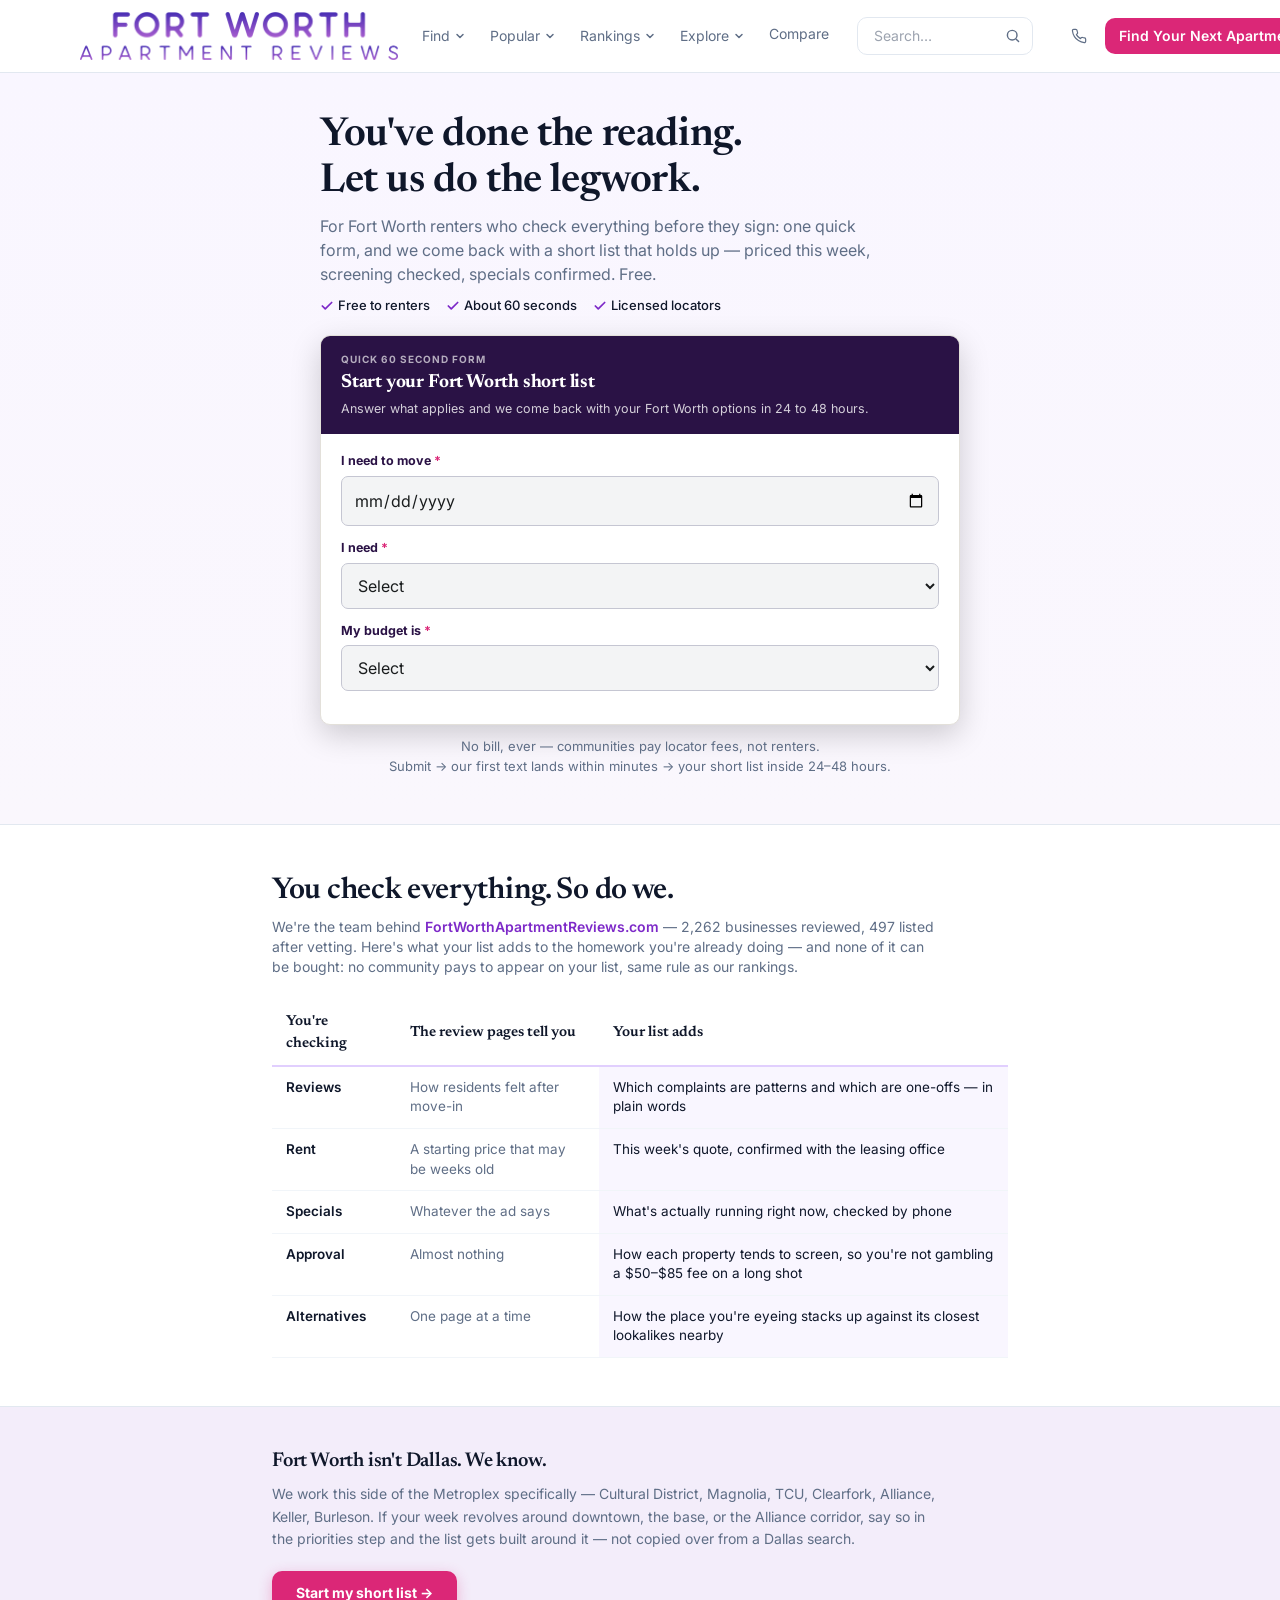
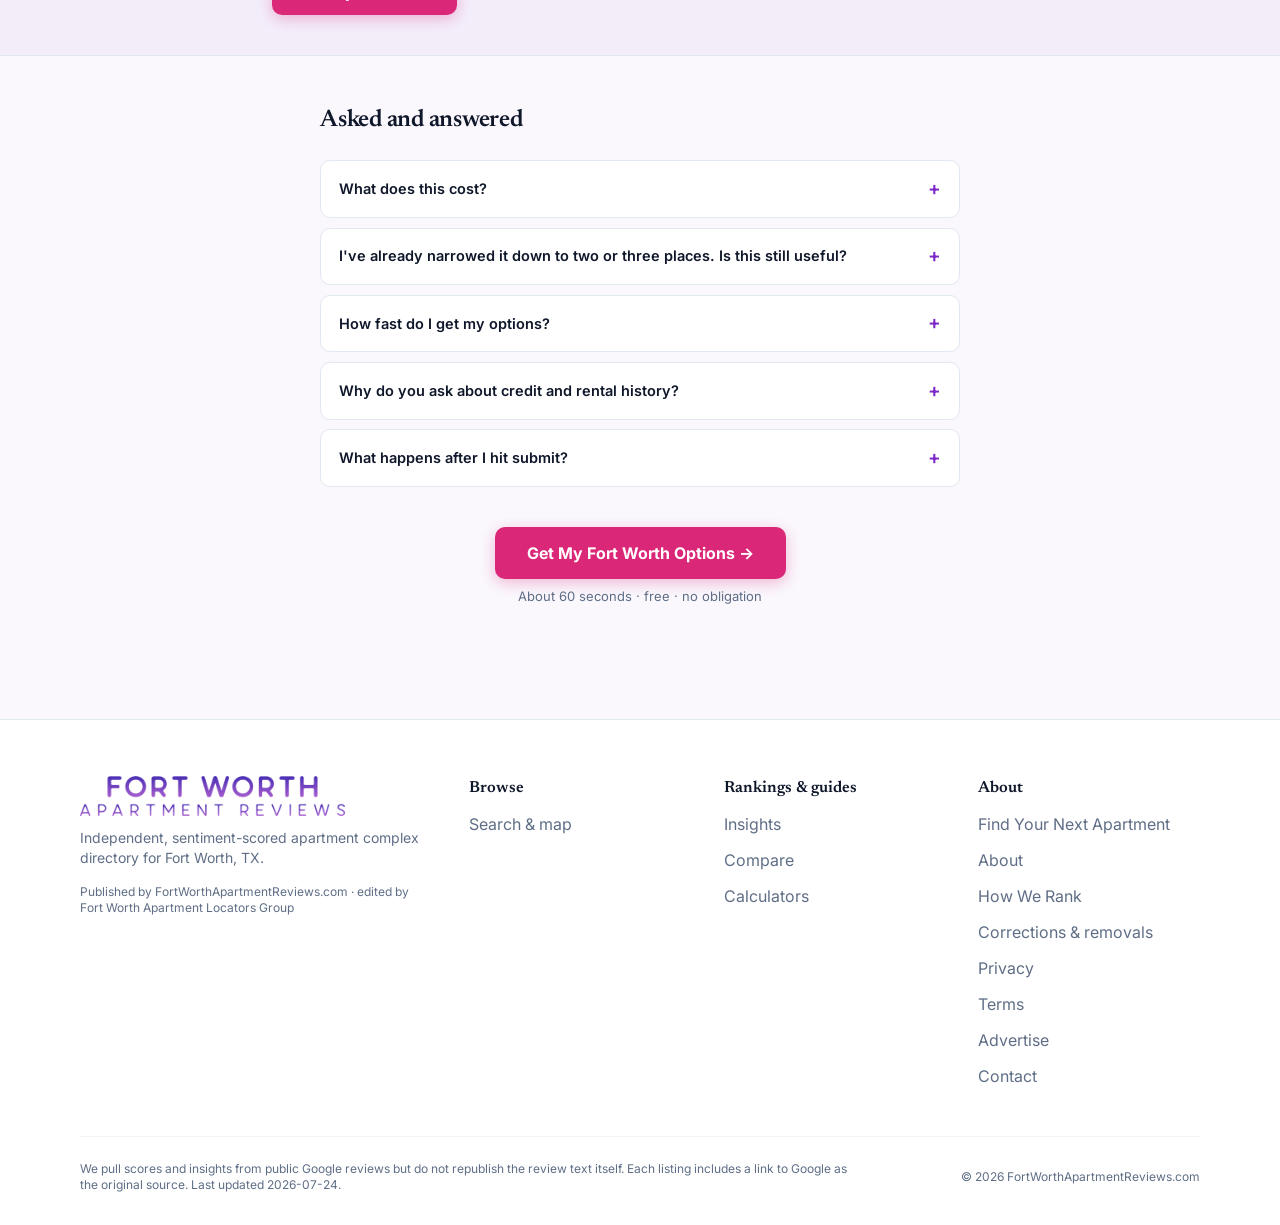
==== commit 5a6d99fb: "Mobile QC pass, journey enrichment, fresh header - iOS zoom fix where needed: form controls forced t" ====
--- a/index.html
+++ b/index.html
@@ -7,6 +7,8 @@
 <meta name="description" content="For Fort Worth renters who read the reviews first: one quick form and licensed local locators send back a short list that holds up — this week's pricing, screening checked, specials confirmed.">
 <link rel="canonical" href="https://go.fortworthapartmentreviews.com/">
 <link rel="icon" href="/images/favicon.png">
+<link rel="apple-touch-icon" href="/images/favicon.png">
+<meta name="theme-color" content="#faf7fd">
 <link rel="preconnect" href="https://fonts.googleapis.com"><link rel="preconnect" href="https://fonts.gstatic.com" crossorigin><link href="https://fonts.googleapis.com/css2?family=Inter:wght@400;500;600;700&family=Newsreader:wght@400;500;600;700&display=swap" rel="stylesheet">
 <link rel="stylesheet" href="/css/site-a.css">
 <link rel="stylesheet" href="/css/site-b.css">
@@ -107,11 +109,11 @@
 <header class="lp-site-header sticky top-0 z-40 border-b border-outline bg-surface-container/95 backdrop-blur"> <div class="mx-auto flex max-w-6xl items-center justify-between gap-6 px-4 py-3"> <a href="https://fortworthapartmentreviews.com/" class="flex shrink-0 items-center gap-2"> <img src="/images/logo.png" alt="Fort Worth Apartment Reviews Guide" class="h-12 w-auto">  </a> <!-- Desktop nav. Kept intentionally lean (4-5 items): no Home (the logo covers it), tools fold
          into the guides dropdown, and About/Methodology live in the footer only. --> <nav class="hidden items-center gap-6 md:flex" aria-label="Primary"> <!-- Browse --> <div class="relative group"> <button type="button" class="inline-flex items-center gap-1 border-b-2 pb-0.5 text-sm transition-colors border-transparent text-on-surface-variant hover:text-primary-600" aria-haspopup="true">Find <svg class="h-3 w-3" viewBox="0 0 12 12" fill="none" aria-hidden="true"><path d="M3 4.5 6 7.5 9 4.5" stroke="currentColor" stroke-width="1.5" stroke-linecap="round" stroke-linejoin="round"/></svg></button> <div class="lp-menu invisible absolute left-0 top-full z-30 max-h-[70vh] min-w-[16rem] overflow-y-auto p-2 opacity-0 transition-opacity duration-150 group-hover:visible group-hover:opacity-100 group-focus-within:visible group-focus-within:opacity-100"> <a href="https://fortworthapartmentreviews.com/browse/" class="flex items-center justify-between rounded-btn px-3 py-2 text-sm font-semibold text-primary-600 hover:bg-primary-50">Search &amp; map <span aria-hidden="true">&rarr;</span></a> <div class="my-1 border-t border-outline-variant"></div>  <a href="https://fortworthapartmentreviews.com/browse/?category=affordable-apartments" class="block rounded-btn px-3 py-2 text-sm text-on-surface-variant hover:bg-surface-alt hover:text-primary-700">Affordable &amp; Low-Income Housing</a><a href="https://fortworthapartmentreviews.com/browse/?category=furnished-corporate-apartments" class="block rounded-btn px-3 py-2 text-sm text-on-surface-variant hover:bg-surface-alt hover:text-primary-700">Furnished &amp; Corporate Housing</a><a href="https://fortworthapartmentreviews.com/browse/?category=luxury-apartments" class="block rounded-btn px-3 py-2 text-sm text-on-surface-variant hover:bg-surface-alt hover:text-primary-700">Luxury Apartments</a><a href="https://fortworthapartmentreviews.com/browse/?category=pet-friendly-apartments" class="block rounded-btn px-3 py-2 text-sm text-on-surface-variant hover:bg-surface-alt hover:text-primary-700">Pet-Friendly Apartments</a><a href="https://fortworthapartmentreviews.com/browse/?category=senior-apartments" class="block rounded-btn px-3 py-2 text-sm text-on-surface-variant hover:bg-surface-alt hover:text-primary-700">Senior &amp; 55+ Living</a><a href="https://fortworthapartmentreviews.com/browse/?category=student-apartments" class="block rounded-btn px-3 py-2 text-sm text-on-surface-variant hover:bg-surface-alt hover:text-primary-700">Student Housing</a><a href="https://fortworthapartmentreviews.com/browse/?category=townhome-style-apartments" class="block rounded-btn px-3 py-2 text-sm text-on-surface-variant hover:bg-surface-alt hover:text-primary-700">Townhome-Style Apartment Communities</a> </div> </div> <!-- Cities (entered hub cities, capped; shown alongside Areas in the mixed case). The see-all
            goes to /locations/, which lists every hub AND coverage city. --> <div class="relative group"> <button type="button" class="inline-flex items-center gap-1 border-b-2 pb-0.5 text-sm transition-colors border-transparent text-on-surface-variant hover:text-primary-600" aria-haspopup="true">Popular <svg class="h-3 w-3" viewBox="0 0 12 12" fill="none" aria-hidden="true"><path d="M3 4.5 6 7.5 9 4.5" stroke="currentColor" stroke-width="1.5" stroke-linecap="round" stroke-linejoin="round"/></svg></button> <div class="lp-menu invisible absolute left-0 top-full z-30 max-h-[70vh] min-w-[16rem] overflow-y-auto p-2 opacity-0 transition-opacity duration-150 group-hover:visible group-hover:opacity-100 group-focus-within:visible group-focus-within:opacity-100"> <a href="https://fortworthapartmentreviews.com/arlington-tx/" class="block rounded-btn px-3 py-2 text-sm text-on-surface-variant hover:bg-surface-alt hover:text-primary-700">Arlington, TX</a><a href="https://fortworthapartmentreviews.com/fort-worth-tx/" class="block rounded-btn px-3 py-2 text-sm text-on-surface-variant hover:bg-surface-alt hover:text-primary-700">Fort Worth, TX</a><a href="https://fortworthapartmentreviews.com/grapevine-tx/" class="block rounded-btn px-3 py-2 text-sm text-on-surface-variant hover:bg-surface-alt hover:text-primary-700">Grapevine, TX</a> <div class="my-1 border-t border-outline-variant"></div> <a href="https://fortworthapartmentreviews.com/locations/" class="flex items-center justify-between rounded-btn px-3 py-2 text-sm font-semibold text-primary-600 hover:bg-primary-50">All locations <span aria-hidden="true">&rarr;</span></a> </div> </div> <!-- Areas (region's own neighborhoods) -->  <!-- Best --> <div class="relative group"> <button type="button" class="inline-flex items-center gap-1 border-b-2 pb-0.5 text-sm transition-colors border-transparent text-on-surface-variant hover:text-primary-600" aria-haspopup="true">Rankings <svg class="h-3 w-3" viewBox="0 0 12 12" fill="none" aria-hidden="true"><path d="M3 4.5 6 7.5 9 4.5" stroke="currentColor" stroke-width="1.5" stroke-linecap="round" stroke-linejoin="round"/></svg></button> <div class="lp-menu invisible absolute left-0 top-full z-30 max-h-[70vh] min-w-[16rem] overflow-y-auto p-2 opacity-0 transition-opacity duration-150 group-hover:visible group-hover:opacity-100 group-focus-within:visible group-focus-within:opacity-100"> <a href="https://fortworthapartmentreviews.com/arlington-tx/best/apartment-complexes/" class="block rounded-btn px-3 py-2 text-sm text-on-surface-variant hover:bg-surface-alt hover:text-primary-700">Best Apartments Arlington</a><a href="https://fortworthapartmentreviews.com/fort-worth-tx/best/apartment-complexes/" class="block rounded-btn px-3 py-2 text-sm text-on-surface-variant hover:bg-surface-alt hover:text-primary-700">Best Apartments Fort Worth</a><a href="https://fortworthapartmentreviews.com/fort-worth-tx/best/townhome-style-apartments/" class="block rounded-btn px-3 py-2 text-sm text-on-surface-variant hover:bg-surface-alt hover:text-primary-700">Best Townhome Apartments Fort Worth</a><a href="https://fortworthapartmentreviews.com/grapevine-tx/best/apartment-complexes/" class="block rounded-btn px-3 py-2 text-sm text-on-surface-variant hover:bg-surface-alt hover:text-primary-700">Best Apartments in Grapevine</a> <div class="my-1 border-t border-outline-variant"></div> <a href="https://fortworthapartmentreviews.com/best/" class="flex items-center justify-between rounded-btn px-3 py-2 text-sm font-semibold text-primary-600 hover:bg-primary-50">All rankings <span aria-hidden="true">&rarr;</span></a> </div> </div> <!-- Content sections: ONE dropdown of section INDEX links (Guides / Tools / Resources / Glossary),
-           never the individual guide/tool titles. Parent label varied per site (navLabel('sections')). --> <div class="relative group"> <button type="button" class="inline-flex items-center gap-1 border-b-2 pb-0.5 text-sm transition-colors border-transparent text-on-surface-variant hover:text-primary-600" aria-haspopup="true">Explore <svg class="h-3 w-3" viewBox="0 0 12 12" fill="none" aria-hidden="true"><path d="M3 4.5 6 7.5 9 4.5" stroke="currentColor" stroke-width="1.5" stroke-linecap="round" stroke-linejoin="round"/></svg></button> <div class="lp-menu invisible absolute left-0 top-full z-30 max-h-[70vh] min-w-[16rem] overflow-y-auto p-2 opacity-0 transition-opacity duration-150 group-hover:visible group-hover:opacity-100 group-focus-within:visible group-focus-within:opacity-100"> <a href="https://fortworthapartmentreviews.com/guide/" class="block rounded-btn px-3 py-2 text-sm text-on-surface-variant hover:bg-surface-alt hover:text-primary-700">Insights</a><a href="https://fortworthapartmentreviews.com/tools/" class="block rounded-btn px-3 py-2 text-sm text-on-surface-variant hover:bg-surface-alt hover:text-primary-700">Calculators</a><a href="https://fortworthapartmentreviews.com/resources/" class="block rounded-btn px-3 py-2 text-sm text-on-surface-variant hover:bg-surface-alt hover:text-primary-700">Links</a><a href="https://fortworthapartmentreviews.com/glossary/" class="block rounded-btn px-3 py-2 text-sm text-on-surface-variant hover:bg-surface-alt hover:text-primary-700">Terms</a> </div> </div> <a href="https://fortworthapartmentreviews.com/compare/" class="inline-flex items-center gap-1 border-b-2 pb-0.5 text-sm transition-colors border-transparent text-on-surface-variant hover:text-primary-600">Compare</a> <form action="https://fortworthapartmentreviews.com/browse/" method="get" role="search" class="relative ml-1"> <label class="sr-only" for="lp-nav-search">Search businesses</label> <input id="lp-nav-search" type="search" name="q" placeholder="Search…" class="lp-input w-44 py-2 pl-4 pr-9 text-sm"> <svg class="pointer-events-none absolute right-3 top-1/2 h-4 w-4 -translate-y-1/2 text-on-surface-variant" viewBox="0 0 20 20" fill="none" aria-hidden="true"><circle cx="9" cy="9" r="6" stroke="currentColor" stroke-width="1.8"></circle><path d="m14 14 3 3" stroke="currentColor" stroke-width="1.8" stroke-linecap="round"></path></svg> </form> <div class="ml-1 flex items-center gap-2"> <a href="tel:817-764-5762" aria-label="Call" class="flex h-9 w-9 items-center justify-center rounded-full text-on-surface-variant transition-colors hover:bg-surface-alt hover:text-primary-600"> <svg class="h-4 w-4" viewBox="0 0 24 24" fill="none" stroke="currentColor" stroke-width="1.8" stroke-linecap="round" stroke-linejoin="round" aria-hidden="true"><path d="M22 16.92v3a2 2 0 0 1-2.18 2 19.79 19.79 0 0 1-8.63-3.07 19.5 19.5 0 0 1-6-6 19.79 19.79 0 0 1-3.07-8.67A2 2 0 0 1 4.11 2h3a2 2 0 0 1 2 1.72c.13.96.36 1.9.7 2.81a2 2 0 0 1-.45 2.11L8.09 9.91a16 16 0 0 0 6 6l1.27-1.27a2 2 0 0 1 2.11-.45c.9.34 1.85.57 2.81.7A2 2 0 0 1 22 16.92Z"></path></svg> </a>  <a href="#start" class="lp-accent-bg text-on-accent whitespace-nowrap rounded-btn px-3.5 py-2 text-sm font-semibold">Find Your Next Apartment</a> </div> </nav> <!-- Mobile menu: full-screen sheet. <details> keeps it working with no JS; the burger swaps to
+           never the individual guide/tool titles. Parent label varied per site (navLabel('sections')). --> <div class="relative group"> <button type="button" class="inline-flex items-center gap-1 border-b-2 pb-0.5 text-sm transition-colors border-transparent text-on-surface-variant hover:text-primary-600" aria-haspopup="true">Explore <svg class="h-3 w-3" viewBox="0 0 12 12" fill="none" aria-hidden="true"><path d="M3 4.5 6 7.5 9 4.5" stroke="currentColor" stroke-width="1.5" stroke-linecap="round" stroke-linejoin="round"/></svg></button> <div class="lp-menu invisible absolute left-0 top-full z-30 max-h-[70vh] min-w-[16rem] overflow-y-auto p-2 opacity-0 transition-opacity duration-150 group-hover:visible group-hover:opacity-100 group-focus-within:visible group-focus-within:opacity-100"> <a href="https://fortworthapartmentreviews.com/guide/" class="block rounded-btn px-3 py-2 text-sm text-on-surface-variant hover:bg-surface-alt hover:text-primary-700">Insights</a><a href="https://fortworthapartmentreviews.com/tools/" class="block rounded-btn px-3 py-2 text-sm text-on-surface-variant hover:bg-surface-alt hover:text-primary-700">Calculators</a><a href="https://fortworthapartmentreviews.com/resources/" class="block rounded-btn px-3 py-2 text-sm text-on-surface-variant hover:bg-surface-alt hover:text-primary-700">Links</a><a href="https://fortworthapartmentreviews.com/glossary/" class="block rounded-btn px-3 py-2 text-sm text-on-surface-variant hover:bg-surface-alt hover:text-primary-700">Terms</a> </div> </div> <a href="https://fortworthapartmentreviews.com/compare/" class="inline-flex items-center gap-1 border-b-2 pb-0.5 text-sm transition-colors border-transparent text-on-surface-variant hover:text-primary-600">Compare</a> <form action="https://fortworthapartmentreviews.com/browse/" method="get" role="search" class="relative ml-1"> <label class="sr-only" for="lp-nav-search">Search businesses</label> <input id="lp-nav-search" type="search" name="q" placeholder="Search…" class="lp-input w-44 py-2 pl-4 pr-9 text-sm"> <svg class="pointer-events-none absolute right-3 top-1/2 h-4 w-4 -translate-y-1/2 text-on-surface-variant" viewBox="0 0 20 20" fill="none" aria-hidden="true"><circle cx="9" cy="9" r="6" stroke="currentColor" stroke-width="1.8"></circle><path d="m14 14 3 3" stroke="currentColor" stroke-width="1.8" stroke-linecap="round"></path></svg> </form> <div class="ml-1 flex items-center gap-2"> <a href="tel:817-764-5762" aria-label="Call" class="flex h-9 w-9 items-center justify-center rounded-full text-on-surface-variant transition-colors hover:bg-surface-alt hover:text-primary-600"> <svg class="h-4 w-4" viewBox="0 0 24 24" fill="none" stroke="currentColor" stroke-width="1.8" stroke-linecap="round" stroke-linejoin="round" aria-hidden="true"><path d="M22 16.92v3a2 2 0 0 1-2.18 2 19.79 19.79 0 0 1-8.63-3.07 19.5 19.5 0 0 1-6-6 19.79 19.79 0 0 1-3.07-8.67A2 2 0 0 1 4.11 2h3a2 2 0 0 1 2 1.72c.13.96.36 1.9.7 2.81a2 2 0 0 1-.45 2.11L8.09 9.91a16 16 0 0 0 6 6l1.27-1.27a2 2 0 0 1 2.11-.45c.9.34 1.85.57 2.81.7A2 2 0 0 1 22 16.92Z"></path></svg> </a>  <a href="https://go.fortworthapartmentreviews.com/" rel="noopener nofollow" class="lp-accent-bg text-on-accent whitespace-nowrap rounded-btn px-3.5 py-2 text-sm font-semibold">Find Your Next Apartment</a> </div> </nav> <!-- Mobile menu: full-screen sheet. <details> keeps it working with no JS; the burger swaps to
          an X via CSS on [open]. The panel is ABSOLUTE (top-full), not fixed: the header's
          backdrop-blur creates a containing block for fixed descendants, so position:fixed would
          resolve against the header box, not the viewport. Anchoring to the header (itself
-         fixed/sticky at top-0) gives the same full-screen result reliably. --> <details class="lp-mnav md:hidden"> <summary class="lp-btn-ghost flex cursor-pointer list-none p-2 text-on-surface-variant" aria-label="Menu"> <svg class="lp-mnav-burger h-5 w-5" viewBox="0 0 24 24" fill="none" aria-hidden="true"><path d="M4 7h16M4 12h16M4 17h16" stroke="currentColor" stroke-width="1.8" stroke-linecap="round"></path></svg> <svg class="lp-mnav-close hidden h-5 w-5" viewBox="0 0 24 24" fill="none" aria-hidden="true"><path d="m6 6 12 12M18 6 6 18" stroke="currentColor" stroke-width="1.8" stroke-linecap="round"></path></svg> <span class="sr-only">Menu</span> </summary> <div class="lp-mnav-panel absolute inset-x-0 top-full z-40 overflow-y-auto overscroll-contain border-t border-outline bg-surface-container"> <div class="mx-auto max-w-6xl px-4 pb-8 pt-4"> <form action="https://fortworthapartmentreviews.com/browse/" method="get" role="search" class="relative mb-2"> <label class="sr-only" for="lp-mnav-search">Search businesses</label> <input id="lp-mnav-search" type="search" name="q" placeholder="Search businesses…" class="lp-input w-full py-3 pl-4 pr-11 text-base"> <svg class="pointer-events-none absolute right-4 top-1/2 h-5 w-5 -translate-y-1/2 text-on-surface-variant" viewBox="0 0 20 20" fill="none" aria-hidden="true"><circle cx="9" cy="9" r="6" stroke="currentColor" stroke-width="1.8"></circle><path d="m14 14 3 3" stroke="currentColor" stroke-width="1.8" stroke-linecap="round"></path></svg> </form> <div class="mb-3 flex gap-2"> <a href="#start" class="lp-accent-bg text-on-accent flex-1 rounded-btn px-4 py-3 text-center text-base font-semibold">Find Your Next Apartment</a> <a href="tel:817-764-5762" class="flex items-center justify-center rounded-btn border border-outline px-4 py-3 text-base font-medium text-on-surface">Call</a> </div> <nav class="divide-y divide-outline-variant" aria-label="Mobile"> <a href="https://fortworthapartmentreviews.com/" class="flex items-center px-1 py-3 text-base font-medium text-on-surface">Home</a> <a href="https://fortworthapartmentreviews.com/browse/" class="flex items-center px-1 py-3 text-base font-medium text-on-surface">Browse &amp; map</a> <details class="lp-mnav-group"> <summary class="flex cursor-pointer list-none items-center justify-between px-1 py-3 text-base font-medium text-on-surface">Find <svg class="lp-mnav-chev h-4 w-4 shrink-0 text-on-surface-variant transition-transform duration-150" viewBox="0 0 12 12" fill="none" aria-hidden="true"><path d="M3 4.5 6 7.5 9 4.5" stroke="currentColor" stroke-width="1.5" stroke-linecap="round" stroke-linejoin="round"/></svg></summary> <div class="pb-3">  <a href="https://fortworthapartmentreviews.com/browse/?category=affordable-apartments" class="block rounded-btn px-3 py-2.5 text-[15px] text-on-surface-variant hover:bg-surface-alt hover:text-primary-700">Affordable &amp; Low-Income Housing</a><a href="https://fortworthapartmentreviews.com/browse/?category=furnished-corporate-apartments" class="block rounded-btn px-3 py-2.5 text-[15px] text-on-surface-variant hover:bg-surface-alt hover:text-primary-700">Furnished &amp; Corporate Housing</a><a href="https://fortworthapartmentreviews.com/browse/?category=luxury-apartments" class="block rounded-btn px-3 py-2.5 text-[15px] text-on-surface-variant hover:bg-surface-alt hover:text-primary-700">Luxury Apartments</a><a href="https://fortworthapartmentreviews.com/browse/?category=pet-friendly-apartments" class="block rounded-btn px-3 py-2.5 text-[15px] text-on-surface-variant hover:bg-surface-alt hover:text-primary-700">Pet-Friendly Apartments</a><a href="https://fortworthapartmentreviews.com/browse/?category=senior-apartments" class="block rounded-btn px-3 py-2.5 text-[15px] text-on-surface-variant hover:bg-surface-alt hover:text-primary-700">Senior &amp; 55+ Living</a><a href="https://fortworthapartmentreviews.com/browse/?category=student-apartments" class="block rounded-btn px-3 py-2.5 text-[15px] text-on-surface-variant hover:bg-surface-alt hover:text-primary-700">Student Housing</a><a href="https://fortworthapartmentreviews.com/browse/?category=townhome-style-apartments" class="block rounded-btn px-3 py-2.5 text-[15px] text-on-surface-variant hover:bg-surface-alt hover:text-primary-700">Townhome-Style Apartment Communities</a> </div> </details> <details class="lp-mnav-group"> <summary class="flex cursor-pointer list-none items-center justify-between px-1 py-3 text-base font-medium text-on-surface">Popular <svg class="lp-mnav-chev h-4 w-4 shrink-0 text-on-surface-variant transition-transform duration-150" viewBox="0 0 12 12" fill="none" aria-hidden="true"><path d="M3 4.5 6 7.5 9 4.5" stroke="currentColor" stroke-width="1.5" stroke-linecap="round" stroke-linejoin="round"/></svg></summary> <div class="pb-3"> <a href="https://fortworthapartmentreviews.com/arlington-tx/" class="block rounded-btn px-3 py-2.5 text-[15px] text-on-surface-variant hover:bg-surface-alt hover:text-primary-700">Arlington, TX</a><a href="https://fortworthapartmentreviews.com/fort-worth-tx/" class="block rounded-btn px-3 py-2.5 text-[15px] text-on-surface-variant hover:bg-surface-alt hover:text-primary-700">Fort Worth, TX</a><a href="https://fortworthapartmentreviews.com/grapevine-tx/" class="block rounded-btn px-3 py-2.5 text-[15px] text-on-surface-variant hover:bg-surface-alt hover:text-primary-700">Grapevine, TX</a> <a href="https://fortworthapartmentreviews.com/locations/" class="block rounded-btn px-3 py-2.5 text-[15px] font-semibold text-primary-600 hover:bg-surface-alt">All locations &rarr;</a> </div> </details>  <a href="https://fortworthapartmentreviews.com/best/" class="flex items-center px-1 py-3 text-base font-medium text-on-surface">Rankings</a> <details class="lp-mnav-group"> <summary class="flex cursor-pointer list-none items-center justify-between px-1 py-3 text-base font-medium text-on-surface">Explore <svg class="lp-mnav-chev h-4 w-4 shrink-0 text-on-surface-variant transition-transform duration-150" viewBox="0 0 12 12" fill="none" aria-hidden="true"><path d="M3 4.5 6 7.5 9 4.5" stroke="currentColor" stroke-width="1.5" stroke-linecap="round" stroke-linejoin="round"/></svg></summary> <div class="pb-3"> <a href="https://fortworthapartmentreviews.com/guide/" class="block rounded-btn px-3 py-2.5 text-[15px] text-on-surface-variant hover:bg-surface-alt hover:text-primary-700">Insights</a><a href="https://fortworthapartmentreviews.com/tools/" class="block rounded-btn px-3 py-2.5 text-[15px] text-on-surface-variant hover:bg-surface-alt hover:text-primary-700">Calculators</a><a href="https://fortworthapartmentreviews.com/resources/" class="block rounded-btn px-3 py-2.5 text-[15px] text-on-surface-variant hover:bg-surface-alt hover:text-primary-700">Links</a><a href="https://fortworthapartmentreviews.com/glossary/" class="block rounded-btn px-3 py-2.5 text-[15px] text-on-surface-variant hover:bg-surface-alt hover:text-primary-700">Terms</a> </div> </details> <a href="https://fortworthapartmentreviews.com/compare/" class="flex items-center px-1 py-3 text-base font-medium text-on-surface">Compare</a> </nav> </div> </div> </details> </div> </header>
+         fixed/sticky at top-0) gives the same full-screen result reliably. --> <details class="lp-mnav md:hidden"> <summary class="lp-btn-ghost flex cursor-pointer list-none p-2 text-on-surface-variant" aria-label="Menu"> <svg class="lp-mnav-burger h-5 w-5" viewBox="0 0 24 24" fill="none" aria-hidden="true"><path d="M4 7h16M4 12h16M4 17h16" stroke="currentColor" stroke-width="1.8" stroke-linecap="round"></path></svg> <svg class="lp-mnav-close hidden h-5 w-5" viewBox="0 0 24 24" fill="none" aria-hidden="true"><path d="m6 6 12 12M18 6 6 18" stroke="currentColor" stroke-width="1.8" stroke-linecap="round"></path></svg> <span class="sr-only">Menu</span> </summary> <div class="lp-mnav-panel absolute inset-x-0 top-full z-40 overflow-y-auto overscroll-contain border-t border-outline bg-surface-container"> <div class="mx-auto max-w-6xl px-4 pb-8 pt-4"> <form action="https://fortworthapartmentreviews.com/browse/" method="get" role="search" class="relative mb-2"> <label class="sr-only" for="lp-mnav-search">Search businesses</label> <input id="lp-mnav-search" type="search" name="q" placeholder="Search businesses…" class="lp-input w-full py-3 pl-4 pr-11 text-base"> <svg class="pointer-events-none absolute right-4 top-1/2 h-5 w-5 -translate-y-1/2 text-on-surface-variant" viewBox="0 0 20 20" fill="none" aria-hidden="true"><circle cx="9" cy="9" r="6" stroke="currentColor" stroke-width="1.8"></circle><path d="m14 14 3 3" stroke="currentColor" stroke-width="1.8" stroke-linecap="round"></path></svg> </form> <div class="mb-3 flex gap-2"> <a href="https://go.fortworthapartmentreviews.com/" rel="noopener nofollow" class="lp-accent-bg text-on-accent flex-1 rounded-btn px-4 py-3 text-center text-base font-semibold">Find Your Next Apartment</a> <a href="tel:817-764-5762" class="flex items-center justify-center rounded-btn border border-outline px-4 py-3 text-base font-medium text-on-surface">Call</a> </div> <nav class="divide-y divide-outline-variant" aria-label="Mobile"> <a href="https://fortworthapartmentreviews.com/" class="flex items-center px-1 py-3 text-base font-medium text-on-surface">Home</a> <a href="https://fortworthapartmentreviews.com/browse/" class="flex items-center px-1 py-3 text-base font-medium text-on-surface">Browse &amp; map</a> <details class="lp-mnav-group"> <summary class="flex cursor-pointer list-none items-center justify-between px-1 py-3 text-base font-medium text-on-surface">Find <svg class="lp-mnav-chev h-4 w-4 shrink-0 text-on-surface-variant transition-transform duration-150" viewBox="0 0 12 12" fill="none" aria-hidden="true"><path d="M3 4.5 6 7.5 9 4.5" stroke="currentColor" stroke-width="1.5" stroke-linecap="round" stroke-linejoin="round"/></svg></summary> <div class="pb-3">  <a href="https://fortworthapartmentreviews.com/browse/?category=affordable-apartments" class="block rounded-btn px-3 py-2.5 text-[15px] text-on-surface-variant hover:bg-surface-alt hover:text-primary-700">Affordable &amp; Low-Income Housing</a><a href="https://fortworthapartmentreviews.com/browse/?category=furnished-corporate-apartments" class="block rounded-btn px-3 py-2.5 text-[15px] text-on-surface-variant hover:bg-surface-alt hover:text-primary-700">Furnished &amp; Corporate Housing</a><a href="https://fortworthapartmentreviews.com/browse/?category=luxury-apartments" class="block rounded-btn px-3 py-2.5 text-[15px] text-on-surface-variant hover:bg-surface-alt hover:text-primary-700">Luxury Apartments</a><a href="https://fortworthapartmentreviews.com/browse/?category=pet-friendly-apartments" class="block rounded-btn px-3 py-2.5 text-[15px] text-on-surface-variant hover:bg-surface-alt hover:text-primary-700">Pet-Friendly Apartments</a><a href="https://fortworthapartmentreviews.com/browse/?category=senior-apartments" class="block rounded-btn px-3 py-2.5 text-[15px] text-on-surface-variant hover:bg-surface-alt hover:text-primary-700">Senior &amp; 55+ Living</a><a href="https://fortworthapartmentreviews.com/browse/?category=student-apartments" class="block rounded-btn px-3 py-2.5 text-[15px] text-on-surface-variant hover:bg-surface-alt hover:text-primary-700">Student Housing</a><a href="https://fortworthapartmentreviews.com/browse/?category=townhome-style-apartments" class="block rounded-btn px-3 py-2.5 text-[15px] text-on-surface-variant hover:bg-surface-alt hover:text-primary-700">Townhome-Style Apartment Communities</a> </div> </details> <details class="lp-mnav-group"> <summary class="flex cursor-pointer list-none items-center justify-between px-1 py-3 text-base font-medium text-on-surface">Popular <svg class="lp-mnav-chev h-4 w-4 shrink-0 text-on-surface-variant transition-transform duration-150" viewBox="0 0 12 12" fill="none" aria-hidden="true"><path d="M3 4.5 6 7.5 9 4.5" stroke="currentColor" stroke-width="1.5" stroke-linecap="round" stroke-linejoin="round"/></svg></summary> <div class="pb-3"> <a href="https://fortworthapartmentreviews.com/arlington-tx/" class="block rounded-btn px-3 py-2.5 text-[15px] text-on-surface-variant hover:bg-surface-alt hover:text-primary-700">Arlington, TX</a><a href="https://fortworthapartmentreviews.com/fort-worth-tx/" class="block rounded-btn px-3 py-2.5 text-[15px] text-on-surface-variant hover:bg-surface-alt hover:text-primary-700">Fort Worth, TX</a><a href="https://fortworthapartmentreviews.com/grapevine-tx/" class="block rounded-btn px-3 py-2.5 text-[15px] text-on-surface-variant hover:bg-surface-alt hover:text-primary-700">Grapevine, TX</a> <a href="https://fortworthapartmentreviews.com/locations/" class="block rounded-btn px-3 py-2.5 text-[15px] font-semibold text-primary-600 hover:bg-surface-alt">All locations &rarr;</a> </div> </details>  <a href="https://fortworthapartmentreviews.com/best/" class="flex items-center px-1 py-3 text-base font-medium text-on-surface">Rankings</a> <details class="lp-mnav-group"> <summary class="flex cursor-pointer list-none items-center justify-between px-1 py-3 text-base font-medium text-on-surface">Explore <svg class="lp-mnav-chev h-4 w-4 shrink-0 text-on-surface-variant transition-transform duration-150" viewBox="0 0 12 12" fill="none" aria-hidden="true"><path d="M3 4.5 6 7.5 9 4.5" stroke="currentColor" stroke-width="1.5" stroke-linecap="round" stroke-linejoin="round"/></svg></summary> <div class="pb-3"> <a href="https://fortworthapartmentreviews.com/guide/" class="block rounded-btn px-3 py-2.5 text-[15px] text-on-surface-variant hover:bg-surface-alt hover:text-primary-700">Insights</a><a href="https://fortworthapartmentreviews.com/tools/" class="block rounded-btn px-3 py-2.5 text-[15px] text-on-surface-variant hover:bg-surface-alt hover:text-primary-700">Calculators</a><a href="https://fortworthapartmentreviews.com/resources/" class="block rounded-btn px-3 py-2.5 text-[15px] text-on-surface-variant hover:bg-surface-alt hover:text-primary-700">Links</a><a href="https://fortworthapartmentreviews.com/glossary/" class="block rounded-btn px-3 py-2.5 text-[15px] text-on-surface-variant hover:bg-surface-alt hover:text-primary-700">Terms</a> </div> </details> <a href="https://fortworthapartmentreviews.com/compare/" class="flex items-center px-1 py-3 text-base font-medium text-on-surface">Compare</a> </nav> </div> </div> </details> </div> </header>
 <script>
   (function () {
     var h = document.querySelector('header.lp-site-header');
@@ -159,11 +161,6 @@
 </div>
 <p class="fwq-status sr-only" role="status" aria-live="polite"></p>
 
-<div class="fwq-done hidden fwg-body">
-<p aria-hidden="true" class="fwg-tick">&#10003;</p>
-<h2 class="fwg-donetitle">We have it</h2>
-<p class="fwg-donetext">Thank you for providing us the opportunity to serve you; we will be in touch shortly. Expect your Fort Worth options within 24 to 48 hours, sooner if you have a tight deadline.</p>
-</div>
 <div class="fwq-err hidden fwg-body">
 <p class="fwg-errtext">That did not go through. Call <a href="tel:+18177645762">817-764-5762</a> and we will take it over the phone.</p>
 </div>
@@ -298,7 +295,8 @@
 </form>
 </div>
     <p class="mt-3 text-center text-[13px] text-on-surface-variant">
-      No bill, ever &mdash; communities pay locator fees, not renters.</p>
+      No bill, ever &mdash; communities pay locator fees, not renters.<br>
+      Submit &rarr; our first text lands within minutes &rarr; your short list inside 24&ndash;48 hours.</p>
   </div>
 </section>
 
@@ -308,7 +306,8 @@
     <p class="mt-2 max-w-2xl text-sm text-on-surface-variant">We're the team behind
       <a class="font-semibold text-primary-600 hover:underline" href="https://fortworthapartmentreviews.com/">FortWorthApartmentReviews.com</a>
       &mdash; 2,262 businesses reviewed, 497 listed after vetting. Here's what your list adds to
-      the homework you're already doing.</p>
+      the homework you're already doing &mdash; and none of it can be bought: no community pays to appear
+      on your list, same rule as our rankings.</p>
     <div class="cmp-scroll mt-6">
       <table class="cmp">
         <thead><tr><th>You're checking</th><th>The review pages tell you</th><th>Your list adds</th></tr></thead>
@@ -344,7 +343,7 @@
 <section>
   <div class="mx-auto max-w-2xl px-4 py-12">
     <h2 class="serif text-2xl text-on-surface">Asked and answered</h2>
-    <div class="mt-6"><details class="faq-acc"><summary>What does this cost?</summary><p>Nothing. When you sign a lease, the community pays a locator fee out of its advertising budget. You never see a bill from us.</p></details><details class="faq-acc"><summary>I've already narrowed it down to two or three places. Is this still useful?</summary><p>Especially then. Name them in the priorities step — we'll confirm what each is really quoting this week, tell you what we made of their reviews next to their closest competitors, and flag anything about screening that could trip you up before you pay an application fee.</p></details><details class="faq-acc"><summary>How fast do I get my options?</summary><p>Usually within 24 to 48 hours on weekdays. Tight deadline? Say so in the form and we'll move faster.</p></details><details class="faq-acc"><summary>Why do you ask about credit and rental history?</summary><p>Because Fort Worth properties screen very differently from one another. The honest version of your situation gets you a list that survives the application — not one that just looks good on paper.</p></details><details class="faq-acc"><summary>What happens after I hit submit?</summary><p>A locator on our team reads it — a person, not an auto-responder — and starts pulling your options together. You'll hear from us by phone or email.</p></details></div>
+    <div class="mt-6"><details class="faq-acc"><summary>What does this cost?</summary><p>Nothing. When you sign a lease, the community pays a locator fee out of its advertising budget. You never see a bill from us.</p></details><details class="faq-acc"><summary>I've already narrowed it down to two or three places. Is this still useful?</summary><p>Especially then. Name them in the priorities step — we'll confirm what each is really quoting this week, tell you what we made of their reviews next to their closest competitors, and flag anything about screening that could trip you up before you pay an application fee.</p></details><details class="faq-acc"><summary>How fast do I get my options?</summary><p>Usually within 24 to 48 hours on weekdays. Tight deadline? Say so in the form and we'll move faster.</p></details><details class="faq-acc"><summary>Why do you ask about credit and rental history?</summary><p>Because Fort Worth properties screen very differently from one another. The honest version of your situation gets you a list that survives the application — not one that just looks good on paper.</p></details><details class="faq-acc"><summary>What happens after I hit submit?</summary><p>Watch your phone — our first text usually lands within minutes. A locator then builds your short list, and after you pick favorites we handle tours, deal-chasing, and application support through move-in day.</p></details></div>
     <div class="mt-10 text-center">
       <a href="#start" class="pink-btn px-8 py-3.5 text-base">Get My Fort Worth Options &rarr;</a>
       <p class="mt-2 text-[13px] text-on-surface-variant">About 60 seconds &middot; free &middot; no obligation</p>
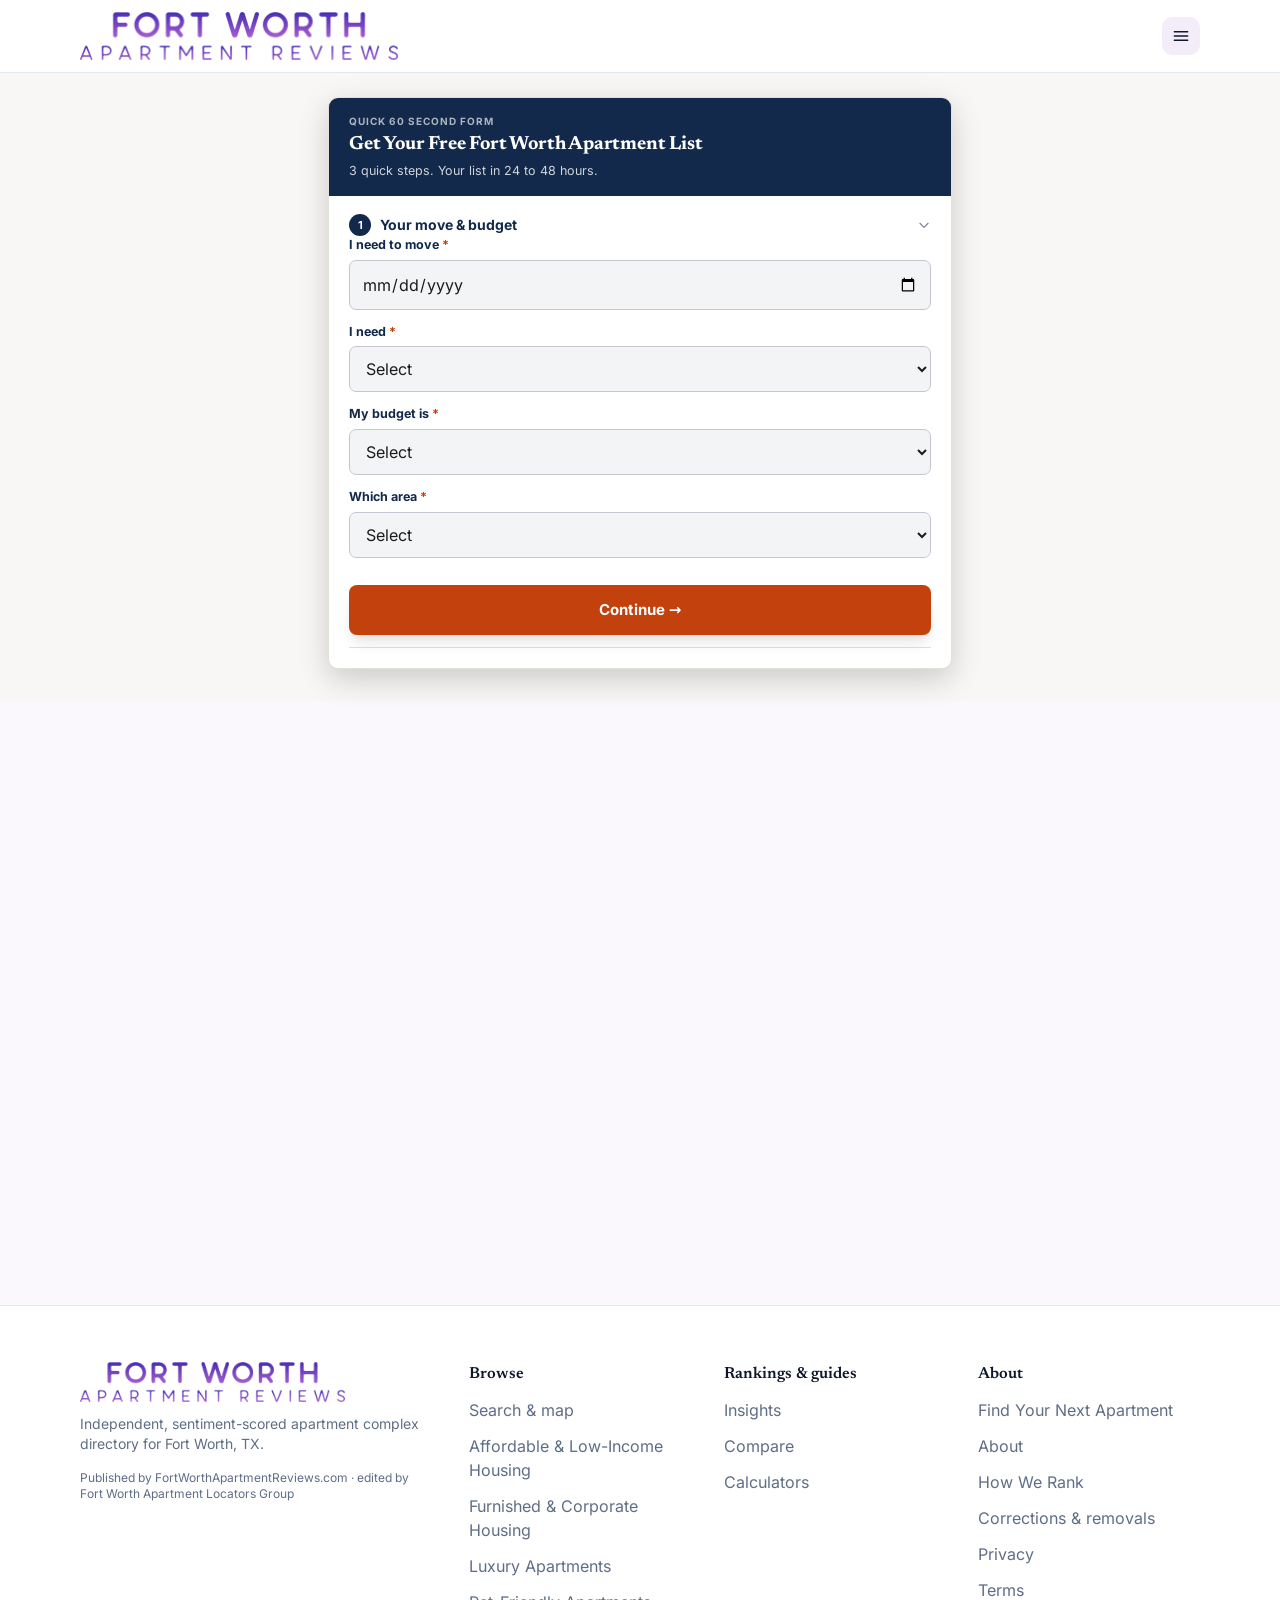
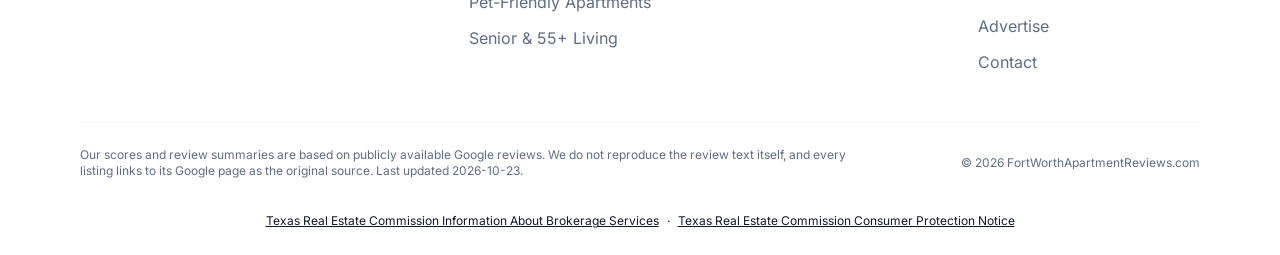
==== commit 41783e09: "Use the sca-fortworth lead form on the get started page Rebuild the site from the fortworthapartment" ====
--- a/index.html
+++ b/index.html
@@ -1,120 +1,705 @@
-<!doctype html>
-<html lang="en" data-preset="editorial" data-base="light" data-hero="split" data-header="solid" data-cards="photo" style="--lp-primary-50:249 246 255;--lp-primary-100:241 233 255;--lp-primary-200:225 207 254;--lp-primary-300:204 172 251;--lp-primary-400:177 124 245;--lp-primary-500:147 51 234;--lp-primary-600:125 41 200;--lp-primary-700:96 29 157;--lp-primary-800:87 25 143;--lp-primary-900:71 18 117;--lp-secondary-50:246 243 249;--lp-secondary-100:233 227 241;--lp-secondary-200:209 196 225;--lp-secondary-300:176 154 203;--lp-secondary-400:134 99 173;--lp-secondary-500:88 28 135;--lp-secondary-600:77 26 118;--lp-secondary-700:63 23 97;--lp-secondary-800:59 22 90;--lp-secondary-900:50 20 77;--lp-neutral-50:247 248 248;--lp-neutral-100:236 237 239;--lp-neutral-200:214 216 221;--lp-neutral-300:186 189 196;--lp-neutral-400:149 154 165;--lp-neutral-500:107 114 128;--lp-neutral-600:90 96 109;--lp-neutral-700:69 74 84;--lp-neutral-800:62 67 76;--lp-neutral-900:50 53 61;--lp-accent-50:255 245 248;--lp-accent-100:255 232 238;--lp-accent-200:253 205 218;--lp-accent-300:248 168 191;--lp-accent-400:238 118 158;--lp-accent-500:219 39 119;--lp-accent-600:186 30 100;--lp-accent-700:144 17 75;--lp-accent-800:131 14 68;--lp-accent-900:106 6 53;--lp-surface:250 247 253;--lp-surface-alt:243 237 250;--lp-surface-container:255 255 255;--lp-surface-container-high:241 245 249;--lp-on-surface:15 23 42;--lp-on-surface-variant:95 110 134;--lp-outline:226 232 240;--lp-outline-variant:241 245 249;--lp-accent:219 39 119;--lp-on-accent:255 255 255;--lp-brand:#9333ea;--lp-accent:#db2777;--lp-font:'Inter', system-ui, -apple-system, Segoe UI, Roboto, sans-serif;--lp-font-heading:'Newsreader', Georgia, serif;--lp-heading-weight:600;--lp-heading-tracking:-0.01em;--lp-text-display-desktop:48px;--lp-text-display-mobile:34px;--lp-text-display-tracking:-0.01em;--lp-text-h1-desktop:40px;--lp-text-h1-mobile:30px;--lp-text-h1-tracking:-0.01em;--lp-text-h2-desktop:28px;--lp-text-h2-mobile:23px;--lp-text-h2-tracking:0em;--lp-text-h3-desktop:22px;--lp-text-h3-mobile:19px;--lp-text-h3-tracking:0em;--lp-radius-sm:0.375rem;--lp-radius-md:0.625rem;--lp-radius-lg:0.875rem;--lp-radius-xl:1.25rem;--lp-radius-card:14px;--lp-radius-btn:10px;--lp-radius-chip:0.5rem;--lp-shadow-card:0 1px 3px rgb(15 23 42 / 0.08), 0 1px 2px rgb(15 23 42 / 0.04);--lp-shadow-hover:0 10px 28px rgb(15 23 42 / 0.12);--lp-card-border:1px solid transparent;--lp-ghost-border:1px solid transparent;--lp-ghost-bg:rgb(var(--lp-surface-alt));--lp-ghost-bg-hover:rgb(var(--lp-surface-container-high));--lp-link-decoration:none;--lp-link-underline-color:transparent;--lp-signature:none;">
-<head>
-<meta charset="utf-8">
-<meta name="viewport" content="width=device-width, initial-scale=1">
-<title>Get Your Fort Worth Apartment Short List | Fort Worth Apartment Reviews</title>
-<meta name="description" content="For Fort Worth renters who read the reviews first: one quick form and licensed local locators send back a short list that holds up — this week's pricing, screening checked, specials confirmed.">
-<link rel="canonical" href="https://go.fortworthapartmentreviews.com/">
-<link rel="icon" href="/images/favicon.png">
-<link rel="apple-touch-icon" href="/images/favicon.png">
-<meta name="theme-color" content="#faf7fd">
-<link rel="preconnect" href="https://fonts.googleapis.com"><link rel="preconnect" href="https://fonts.gstatic.com" crossorigin><link href="https://fonts.googleapis.com/css2?family=Inter:wght@400;500;600;700&family=Newsreader:wght@400;500;600;700&display=swap" rel="stylesheet">
-<link rel="stylesheet" href="/css/site-a.css">
-<link rel="stylesheet" href="/css/site-b.css">
-<style>body{font-family:var(--lp-font)}</style>
-<style>
-.fwq-wrap .hidden{display:none}
-.fwq-wrap .sr-only{position:absolute;width:1px;height:1px;padding:0;margin:-1px;overflow:hidden;clip:rect(0,0,0,0);white-space:nowrap;border:0}
-.fwg-card{background:#fff;border-radius:10px;overflow:hidden;box-shadow:0 10px 30px rgba(0,0,0,.18);border:1px solid var(--brand-border,#e3e0da)}
-.fwg-head{background:var(--brand-primary,#2a1245);padding:16px 20px}
-.fwg-lock{font-size:10px;font-weight:700;letter-spacing:.1em;text-transform:uppercase;color:rgba(255,255,255,.65);margin:0 0 4px}
-.fwg-title{font-size:19px;line-height:1.25;font-weight:700;color:#fff;margin:0 0 5px}
-.fwg-sub{font-size:12.5px;color:rgba(255,255,255,.8);margin:0;line-height:1.45}
-.fwg-body{padding:18px 20px 20px}
-.fwg-row{display:grid;grid-template-columns:1fr 1fr;gap:10px}
-.fwg-label{display:block;font-size:12.5px;font-weight:700;color:var(--brand-primary,#2a1245);margin:0 0 5px}
-.fwq-req{color:var(--brand-secondary,#db2777)}
-.fwg-input{width:100%;padding:11px 12px;border:1px solid var(--brand-outline,#c5c6d2);border-radius:7px;font-size:16px;background:var(--brand-surface-alt,#f3f4f5);color:var(--brand-text-dark,#191c1d);margin-bottom:13px;min-height:46px}
-.fwg-input:focus{outline:2px solid var(--brand-primary,#2a1245);outline-offset:1px}
-.fwg-input[aria-invalid="true"]{border-color:var(--brand-error,#991b1b)}
-textarea.fwg-input{min-height:62px}
-.fwg-cond,.fwg-nb,.fwg-pdplan{background:var(--brand-background,#f8f7f5);border:1px solid var(--brand-border,#e3e0da);border-radius:8px;padding:13px 13px 2px;margin-bottom:13px}
-.fwg-chips{display:flex;flex-wrap:wrap;gap:6px;margin-bottom:12px}
-.fwg-chip{display:inline-flex;align-items:center;padding:9px 12px;border-radius:6px;font-size:13px;border:1px solid var(--brand-outline,#c5c6d2);background:#fff;color:var(--brand-primary,#2a1245);cursor:pointer;min-height:44px}
-.fwg-chip[aria-pressed="true"]{background:var(--brand-primary,#2a1245);color:#fff;border-color:var(--brand-primary,#2a1245)}
-.fwg-consent{display:flex;gap:9px;align-items:flex-start;margin:4px 0 14px}
-.fwg-consent input{margin-top:3px;min-width:18px;min-height:18px;accent-color:var(--brand-secondary,#db2777)}
-.fwg-consent label{font-size:11.5px;line-height:1.5;color:var(--brand-text-muted,#475569)}
-.fwg-consent a{color:var(--brand-primary,#2a1245);font-weight:600;text-decoration:underline}
-.fwg-btn{width:100%;padding:14px;font-size:15px}
-.fwg-fine{font-size:11px;color:var(--brand-text-muted,#475569);text-align:center;margin:11px 0 0;line-height:1.45}
-.fwg-hp{position:absolute;left:-9999px;width:1px;height:1px;opacity:0}
-.fwg-tick{font-size:26px;color:var(--brand-success,#166534);margin:0 0 7px;text-align:center}
-.fwg-donetitle{font-size:18px;font-weight:700;color:var(--brand-primary,#2a1245);margin:0 0 6px;text-align:center}
-.fwg-donetext,.fwg-errtext{font-size:13px;color:var(--brand-text-muted,#475569);margin:0;text-align:center;line-height:1.5}
-.fwg-errtext a{color:var(--brand-error,#991b1b);font-weight:700}
-.fwq-err-msg{color:var(--brand-error,#991b1b);font-size:12px;font-weight:600;margin:-8px 0 12px}
-@media(max-width:1023px){.fwg-card{margin-top:22px}}
-</style>
-<style>
-.serif { font-family: var(--lp-font-heading); font-weight: var(--lp-heading-weight, 600);
-  letter-spacing: -0.01em; }
-.hero-lav { background: linear-gradient(180deg, rgb(var(--lp-primary-50)) 0%, rgb(var(--lp-surface)) 100%); }
-.pink-btn { display: inline-block; background: #db2777; color: #fff; font-weight: 700;
-  border-radius: var(--lp-radius-btn, 10px); text-decoration: none;
-  box-shadow: 0 4px 14px rgb(219 39 119 / .3); }
-.pink-btn:hover { background: #be185d; }
-.tickrow svg { color: rgb(var(--lp-primary-600)); flex-shrink: 0; }
-/* comparison table */
-.cmp-scroll { overflow-x: auto; -webkit-overflow-scrolling: touch; }
-.cmp { width: 100%; min-width: 560px; border-collapse: collapse; font-size: 13.5px; }
-.cmp th { font-family: var(--lp-font-heading); font-weight: 600; font-size: 14.5px; text-align: left;
-  color: rgb(var(--lp-on-surface)); padding: 10px 14px; border-bottom: 2px solid rgb(var(--lp-primary-200)); }
-.cmp td { padding: 11px 14px; border-bottom: 1px solid rgb(var(--lp-outline-variant));
-  color: rgb(var(--lp-on-surface-variant)); vertical-align: top; line-height: 1.45; }
-.cmp td:first-child { font-weight: 600; color: rgb(var(--lp-on-surface)); white-space: nowrap; }
-.cmp td:last-child { color: rgb(var(--lp-on-surface)); background: rgb(var(--lp-primary-50)); }
-/* FAQ accordions */
-.faq-acc { border: 1px solid rgb(var(--lp-outline)); border-radius: var(--lp-radius-md, .625rem);
-  background: rgb(var(--lp-surface-container)); }
-.faq-acc + .faq-acc { margin-top: .6rem; }
-.faq-acc summary { cursor: pointer; list-style: none; display: flex; justify-content: space-between;
-  align-items: center; gap: 1rem; padding: .85rem 1.1rem; font-weight: 600; font-size: 14.5px;
-  color: rgb(var(--lp-on-surface)); }
-.faq-acc summary::-webkit-details-marker { display: none; }
-.faq-acc summary::after { content: "+"; font-size: 19px; color: rgb(var(--lp-primary-600)); flex-shrink: 0; }
-.faq-acc[open] summary::after { content: "\2212"; }
-.faq-acc p { padding: 0 1.1rem .95rem; font-size: 13.5px; line-height: 1.55;
-  color: rgb(var(--lp-on-surface-variant)); margin: 0; }
-/* the zip site's CTA button class, re-pointed at the reviews site's pink */
-.btn-action { display: inline-flex; align-items: center; justify-content: center; gap: .5rem;
-  background: #db2777; color: #fff; font-weight: 700; text-transform: uppercase;
-  letter-spacing: .05em; border-radius: 8px; padding: 16px 40px;
-  box-shadow: 0 10px 15px -3px #0000001a, 0 4px 6px -4px #0000001a; transition: transform .2s ease;
-  border: none; cursor: pointer; font-family: var(--lp-font); }
-.btn-action:hover { transform: scale(1.02); }
-/* utilities possibly missing from the compiled site CSS (audited after build) */
-.pb-10 { padding-bottom: 2.5rem; }
-.py-3\.5 { padding-top: .875rem; padding-bottom: .875rem; }
-.space-y-6 > * + * { margin-top: 1.5rem; }
-.pt-6 { padding-top: 1.5rem; }
-.pb-12 { padding-bottom: 3rem; }
-.mt-2\.5 { margin-top: .625rem; }
-.gap-x-4 { column-gap: 1rem; }
-.gap-y-1 { row-gap: .25rem; }
-.text-\[13px\] { font-size: 13px; }
-.text-\[15px\] { font-size: 15px; }
-.text-\[28px\] { font-size: 28px; }
-.leading-\[1\.16\] { line-height: 1.16; }
-.max-w-xl { max-width: 36rem; }
-@media (min-width: 640px) {
-  .sm\:pt-10 { padding-top: 2.5rem; }
-  .sm\:text-\[40px\] { font-size: 40px; }
-  .sm\:text-base { font-size: 16px; line-height: 1.5rem; }
-}
-</style>
-</head>
-<body class="min-h-screen flex flex-col">
-<header class="lp-site-header sticky top-0 z-40 border-b border-outline bg-surface-container/95 backdrop-blur"> <div class="mx-auto flex max-w-6xl items-center justify-between gap-6 px-4 py-3"> <a href="https://fortworthapartmentreviews.com/" class="flex shrink-0 items-center gap-2"> <img src="/images/logo.png" alt="Fort Worth Apartment Reviews Guide" class="h-12 w-auto">  </a> <!-- Desktop nav. Kept intentionally lean (4-5 items): no Home (the logo covers it), tools fold
-         into the guides dropdown, and About/Methodology live in the footer only. --> <nav class="hidden items-center gap-6 md:flex" aria-label="Primary"> <!-- Browse --> <div class="relative group"> <button type="button" class="inline-flex items-center gap-1 border-b-2 pb-0.5 text-sm transition-colors border-transparent text-on-surface-variant hover:text-primary-600" aria-haspopup="true">Find <svg class="h-3 w-3" viewBox="0 0 12 12" fill="none" aria-hidden="true"><path d="M3 4.5 6 7.5 9 4.5" stroke="currentColor" stroke-width="1.5" stroke-linecap="round" stroke-linejoin="round"/></svg></button> <div class="lp-menu invisible absolute left-0 top-full z-30 max-h-[70vh] min-w-[16rem] overflow-y-auto p-2 opacity-0 transition-opacity duration-150 group-hover:visible group-hover:opacity-100 group-focus-within:visible group-focus-within:opacity-100"> <a href="https://fortworthapartmentreviews.com/browse/" class="flex items-center justify-between rounded-btn px-3 py-2 text-sm font-semibold text-primary-600 hover:bg-primary-50">Search &amp; map <span aria-hidden="true">&rarr;</span></a> <div class="my-1 border-t border-outline-variant"></div>  <a href="https://fortworthapartmentreviews.com/browse/?category=affordable-apartments" class="block rounded-btn px-3 py-2 text-sm text-on-surface-variant hover:bg-surface-alt hover:text-primary-700">Affordable &amp; Low-Income Housing</a><a href="https://fortworthapartmentreviews.com/browse/?category=furnished-corporate-apartments" class="block rounded-btn px-3 py-2 text-sm text-on-surface-variant hover:bg-surface-alt hover:text-primary-700">Furnished &amp; Corporate Housing</a><a href="https://fortworthapartmentreviews.com/browse/?category=luxury-apartments" class="block rounded-btn px-3 py-2 text-sm text-on-surface-variant hover:bg-surface-alt hover:text-primary-700">Luxury Apartments</a><a href="https://fortworthapartmentreviews.com/browse/?category=pet-friendly-apartments" class="block rounded-btn px-3 py-2 text-sm text-on-surface-variant hover:bg-surface-alt hover:text-primary-700">Pet-Friendly Apartments</a><a href="https://fortworthapartmentreviews.com/browse/?category=senior-apartments" class="block rounded-btn px-3 py-2 text-sm text-on-surface-variant hover:bg-surface-alt hover:text-primary-700">Senior &amp; 55+ Living</a><a href="https://fortworthapartmentreviews.com/browse/?category=student-apartments" class="block rounded-btn px-3 py-2 text-sm text-on-surface-variant hover:bg-surface-alt hover:text-primary-700">Student Housing</a><a href="https://fortworthapartmentreviews.com/browse/?category=townhome-style-apartments" class="block rounded-btn px-3 py-2 text-sm text-on-surface-variant hover:bg-surface-alt hover:text-primary-700">Townhome-Style Apartment Communities</a> </div> </div> <!-- Cities (entered hub cities, capped; shown alongside Areas in the mixed case). The see-all
-           goes to /locations/, which lists every hub AND coverage city. --> <div class="relative group"> <button type="button" class="inline-flex items-center gap-1 border-b-2 pb-0.5 text-sm transition-colors border-transparent text-on-surface-variant hover:text-primary-600" aria-haspopup="true">Popular <svg class="h-3 w-3" viewBox="0 0 12 12" fill="none" aria-hidden="true"><path d="M3 4.5 6 7.5 9 4.5" stroke="currentColor" stroke-width="1.5" stroke-linecap="round" stroke-linejoin="round"/></svg></button> <div class="lp-menu invisible absolute left-0 top-full z-30 max-h-[70vh] min-w-[16rem] overflow-y-auto p-2 opacity-0 transition-opacity duration-150 group-hover:visible group-hover:opacity-100 group-focus-within:visible group-focus-within:opacity-100"> <a href="https://fortworthapartmentreviews.com/arlington-tx/" class="block rounded-btn px-3 py-2 text-sm text-on-surface-variant hover:bg-surface-alt hover:text-primary-700">Arlington, TX</a><a href="https://fortworthapartmentreviews.com/fort-worth-tx/" class="block rounded-btn px-3 py-2 text-sm text-on-surface-variant hover:bg-surface-alt hover:text-primary-700">Fort Worth, TX</a><a href="https://fortworthapartmentreviews.com/grapevine-tx/" class="block rounded-btn px-3 py-2 text-sm text-on-surface-variant hover:bg-surface-alt hover:text-primary-700">Grapevine, TX</a> <div class="my-1 border-t border-outline-variant"></div> <a href="https://fortworthapartmentreviews.com/locations/" class="flex items-center justify-between rounded-btn px-3 py-2 text-sm font-semibold text-primary-600 hover:bg-primary-50">All locations <span aria-hidden="true">&rarr;</span></a> </div> </div> <!-- Areas (region's own neighborhoods) -->  <!-- Best --> <div class="relative group"> <button type="button" class="inline-flex items-center gap-1 border-b-2 pb-0.5 text-sm transition-colors border-transparent text-on-surface-variant hover:text-primary-600" aria-haspopup="true">Rankings <svg class="h-3 w-3" viewBox="0 0 12 12" fill="none" aria-hidden="true"><path d="M3 4.5 6 7.5 9 4.5" stroke="currentColor" stroke-width="1.5" stroke-linecap="round" stroke-linejoin="round"/></svg></button> <div class="lp-menu invisible absolute left-0 top-full z-30 max-h-[70vh] min-w-[16rem] overflow-y-auto p-2 opacity-0 transition-opacity duration-150 group-hover:visible group-hover:opacity-100 group-focus-within:visible group-focus-within:opacity-100"> <a href="https://fortworthapartmentreviews.com/arlington-tx/best/apartment-complexes/" class="block rounded-btn px-3 py-2 text-sm text-on-surface-variant hover:bg-surface-alt hover:text-primary-700">Best Apartments Arlington</a><a href="https://fortworthapartmentreviews.com/fort-worth-tx/best/apartment-complexes/" class="block rounded-btn px-3 py-2 text-sm text-on-surface-variant hover:bg-surface-alt hover:text-primary-700">Best Apartments Fort Worth</a><a href="https://fortworthapartmentreviews.com/fort-worth-tx/best/townhome-style-apartments/" class="block rounded-btn px-3 py-2 text-sm text-on-surface-variant hover:bg-surface-alt hover:text-primary-700">Best Townhome Apartments Fort Worth</a><a href="https://fortworthapartmentreviews.com/grapevine-tx/best/apartment-complexes/" class="block rounded-btn px-3 py-2 text-sm text-on-surface-variant hover:bg-surface-alt hover:text-primary-700">Best Apartments in Grapevine</a> <div class="my-1 border-t border-outline-variant"></div> <a href="https://fortworthapartmentreviews.com/best/" class="flex items-center justify-between rounded-btn px-3 py-2 text-sm font-semibold text-primary-600 hover:bg-primary-50">All rankings <span aria-hidden="true">&rarr;</span></a> </div> </div> <!-- Content sections: ONE dropdown of section INDEX links (Guides / Tools / Resources / Glossary),
-           never the individual guide/tool titles. Parent label varied per site (navLabel('sections')). --> <div class="relative group"> <button type="button" class="inline-flex items-center gap-1 border-b-2 pb-0.5 text-sm transition-colors border-transparent text-on-surface-variant hover:text-primary-600" aria-haspopup="true">Explore <svg class="h-3 w-3" viewBox="0 0 12 12" fill="none" aria-hidden="true"><path d="M3 4.5 6 7.5 9 4.5" stroke="currentColor" stroke-width="1.5" stroke-linecap="round" stroke-linejoin="round"/></svg></button> <div class="lp-menu invisible absolute left-0 top-full z-30 max-h-[70vh] min-w-[16rem] overflow-y-auto p-2 opacity-0 transition-opacity duration-150 group-hover:visible group-hover:opacity-100 group-focus-within:visible group-focus-within:opacity-100"> <a href="https://fortworthapartmentreviews.com/guide/" class="block rounded-btn px-3 py-2 text-sm text-on-surface-variant hover:bg-surface-alt hover:text-primary-700">Insights</a><a href="https://fortworthapartmentreviews.com/tools/" class="block rounded-btn px-3 py-2 text-sm text-on-surface-variant hover:bg-surface-alt hover:text-primary-700">Calculators</a><a href="https://fortworthapartmentreviews.com/resources/" class="block rounded-btn px-3 py-2 text-sm text-on-surface-variant hover:bg-surface-alt hover:text-primary-700">Links</a><a href="https://fortworthapartmentreviews.com/glossary/" class="block rounded-btn px-3 py-2 text-sm text-on-surface-variant hover:bg-surface-alt hover:text-primary-700">Terms</a> </div> </div> <a href="https://fortworthapartmentreviews.com/compare/" class="inline-flex items-center gap-1 border-b-2 pb-0.5 text-sm transition-colors border-transparent text-on-surface-variant hover:text-primary-600">Compare</a> <form action="https://fortworthapartmentreviews.com/browse/" method="get" role="search" class="relative ml-1"> <label class="sr-only" for="lp-nav-search">Search businesses</label> <input id="lp-nav-search" type="search" name="q" placeholder="Search…" class="lp-input w-44 py-2 pl-4 pr-9 text-sm"> <svg class="pointer-events-none absolute right-3 top-1/2 h-4 w-4 -translate-y-1/2 text-on-surface-variant" viewBox="0 0 20 20" fill="none" aria-hidden="true"><circle cx="9" cy="9" r="6" stroke="currentColor" stroke-width="1.8"></circle><path d="m14 14 3 3" stroke="currentColor" stroke-width="1.8" stroke-linecap="round"></path></svg> </form> <div class="ml-1 flex items-center gap-2"> <a href="tel:817-764-5762" aria-label="Call" class="flex h-9 w-9 items-center justify-center rounded-full text-on-surface-variant transition-colors hover:bg-surface-alt hover:text-primary-600"> <svg class="h-4 w-4" viewBox="0 0 24 24" fill="none" stroke="currentColor" stroke-width="1.8" stroke-linecap="round" stroke-linejoin="round" aria-hidden="true"><path d="M22 16.92v3a2 2 0 0 1-2.18 2 19.79 19.79 0 0 1-8.63-3.07 19.5 19.5 0 0 1-6-6 19.79 19.79 0 0 1-3.07-8.67A2 2 0 0 1 4.11 2h3a2 2 0 0 1 2 1.72c.13.96.36 1.9.7 2.81a2 2 0 0 1-.45 2.11L8.09 9.91a16 16 0 0 0 6 6l1.27-1.27a2 2 0 0 1 2.11-.45c.9.34 1.85.57 2.81.7A2 2 0 0 1 22 16.92Z"></path></svg> </a>  <a href="https://go.fortworthapartmentreviews.com/" rel="noopener nofollow" class="lp-accent-bg text-on-accent whitespace-nowrap rounded-btn px-3.5 py-2 text-sm font-semibold">Find Your Next Apartment</a> </div> </nav> <!-- Mobile menu: full-screen sheet. <details> keeps it working with no JS; the burger swaps to
-         an X via CSS on [open]. The panel is ABSOLUTE (top-full), not fixed: the header's
-         backdrop-blur creates a containing block for fixed descendants, so position:fixed would
-         resolve against the header box, not the viewport. Anchoring to the header (itself
-         fixed/sticky at top-0) gives the same full-screen result reliably. --> <details class="lp-mnav md:hidden"> <summary class="lp-btn-ghost flex cursor-pointer list-none p-2 text-on-surface-variant" aria-label="Menu"> <svg class="lp-mnav-burger h-5 w-5" viewBox="0 0 24 24" fill="none" aria-hidden="true"><path d="M4 7h16M4 12h16M4 17h16" stroke="currentColor" stroke-width="1.8" stroke-linecap="round"></path></svg> <svg class="lp-mnav-close hidden h-5 w-5" viewBox="0 0 24 24" fill="none" aria-hidden="true"><path d="m6 6 12 12M18 6 6 18" stroke="currentColor" stroke-width="1.8" stroke-linecap="round"></path></svg> <span class="sr-only">Menu</span> </summary> <div class="lp-mnav-panel absolute inset-x-0 top-full z-40 overflow-y-auto overscroll-contain border-t border-outline bg-surface-container"> <div class="mx-auto max-w-6xl px-4 pb-8 pt-4"> <form action="https://fortworthapartmentreviews.com/browse/" method="get" role="search" class="relative mb-2"> <label class="sr-only" for="lp-mnav-search">Search businesses</label> <input id="lp-mnav-search" type="search" name="q" placeholder="Search businesses…" class="lp-input w-full py-3 pl-4 pr-11 text-base"> <svg class="pointer-events-none absolute right-4 top-1/2 h-5 w-5 -translate-y-1/2 text-on-surface-variant" viewBox="0 0 20 20" fill="none" aria-hidden="true"><circle cx="9" cy="9" r="6" stroke="currentColor" stroke-width="1.8"></circle><path d="m14 14 3 3" stroke="currentColor" stroke-width="1.8" stroke-linecap="round"></path></svg> </form> <div class="mb-3 flex gap-2"> <a href="https://go.fortworthapartmentreviews.com/" rel="noopener nofollow" class="lp-accent-bg text-on-accent flex-1 rounded-btn px-4 py-3 text-center text-base font-semibold">Find Your Next Apartment</a> <a href="tel:817-764-5762" class="flex items-center justify-center rounded-btn border border-outline px-4 py-3 text-base font-medium text-on-surface">Call</a> </div> <nav class="divide-y divide-outline-variant" aria-label="Mobile"> <a href="https://fortworthapartmentreviews.com/" class="flex items-center px-1 py-3 text-base font-medium text-on-surface">Home</a> <a href="https://fortworthapartmentreviews.com/browse/" class="flex items-center px-1 py-3 text-base font-medium text-on-surface">Browse &amp; map</a> <details class="lp-mnav-group"> <summary class="flex cursor-pointer list-none items-center justify-between px-1 py-3 text-base font-medium text-on-surface">Find <svg class="lp-mnav-chev h-4 w-4 shrink-0 text-on-surface-variant transition-transform duration-150" viewBox="0 0 12 12" fill="none" aria-hidden="true"><path d="M3 4.5 6 7.5 9 4.5" stroke="currentColor" stroke-width="1.5" stroke-linecap="round" stroke-linejoin="round"/></svg></summary> <div class="pb-3">  <a href="https://fortworthapartmentreviews.com/browse/?category=affordable-apartments" class="block rounded-btn px-3 py-2.5 text-[15px] text-on-surface-variant hover:bg-surface-alt hover:text-primary-700">Affordable &amp; Low-Income Housing</a><a href="https://fortworthapartmentreviews.com/browse/?category=furnished-corporate-apartments" class="block rounded-btn px-3 py-2.5 text-[15px] text-on-surface-variant hover:bg-surface-alt hover:text-primary-700">Furnished &amp; Corporate Housing</a><a href="https://fortworthapartmentreviews.com/browse/?category=luxury-apartments" class="block rounded-btn px-3 py-2.5 text-[15px] text-on-surface-variant hover:bg-surface-alt hover:text-primary-700">Luxury Apartments</a><a href="https://fortworthapartmentreviews.com/browse/?category=pet-friendly-apartments" class="block rounded-btn px-3 py-2.5 text-[15px] text-on-surface-variant hover:bg-surface-alt hover:text-primary-700">Pet-Friendly Apartments</a><a href="https://fortworthapartmentreviews.com/browse/?category=senior-apartments" class="block rounded-btn px-3 py-2.5 text-[15px] text-on-surface-variant hover:bg-surface-alt hover:text-primary-700">Senior &amp; 55+ Living</a><a href="https://fortworthapartmentreviews.com/browse/?category=student-apartments" class="block rounded-btn px-3 py-2.5 text-[15px] text-on-surface-variant hover:bg-surface-alt hover:text-primary-700">Student Housing</a><a href="https://fortworthapartmentreviews.com/browse/?category=townhome-style-apartments" class="block rounded-btn px-3 py-2.5 text-[15px] text-on-surface-variant hover:bg-surface-alt hover:text-primary-700">Townhome-Style Apartment Communities</a> </div> </details> <details class="lp-mnav-group"> <summary class="flex cursor-pointer list-none items-center justify-between px-1 py-3 text-base font-medium text-on-surface">Popular <svg class="lp-mnav-chev h-4 w-4 shrink-0 text-on-surface-variant transition-transform duration-150" viewBox="0 0 12 12" fill="none" aria-hidden="true"><path d="M3 4.5 6 7.5 9 4.5" stroke="currentColor" stroke-width="1.5" stroke-linecap="round" stroke-linejoin="round"/></svg></summary> <div class="pb-3"> <a href="https://fortworthapartmentreviews.com/arlington-tx/" class="block rounded-btn px-3 py-2.5 text-[15px] text-on-surface-variant hover:bg-surface-alt hover:text-primary-700">Arlington, TX</a><a href="https://fortworthapartmentreviews.com/fort-worth-tx/" class="block rounded-btn px-3 py-2.5 text-[15px] text-on-surface-variant hover:bg-surface-alt hover:text-primary-700">Fort Worth, TX</a><a href="https://fortworthapartmentreviews.com/grapevine-tx/" class="block rounded-btn px-3 py-2.5 text-[15px] text-on-surface-variant hover:bg-surface-alt hover:text-primary-700">Grapevine, TX</a> <a href="https://fortworthapartmentreviews.com/locations/" class="block rounded-btn px-3 py-2.5 text-[15px] font-semibold text-primary-600 hover:bg-surface-alt">All locations &rarr;</a> </div> </details>  <a href="https://fortworthapartmentreviews.com/best/" class="flex items-center px-1 py-3 text-base font-medium text-on-surface">Rankings</a> <details class="lp-mnav-group"> <summary class="flex cursor-pointer list-none items-center justify-between px-1 py-3 text-base font-medium text-on-surface">Explore <svg class="lp-mnav-chev h-4 w-4 shrink-0 text-on-surface-variant transition-transform duration-150" viewBox="0 0 12 12" fill="none" aria-hidden="true"><path d="M3 4.5 6 7.5 9 4.5" stroke="currentColor" stroke-width="1.5" stroke-linecap="round" stroke-linejoin="round"/></svg></summary> <div class="pb-3"> <a href="https://fortworthapartmentreviews.com/guide/" class="block rounded-btn px-3 py-2.5 text-[15px] text-on-surface-variant hover:bg-surface-alt hover:text-primary-700">Insights</a><a href="https://fortworthapartmentreviews.com/tools/" class="block rounded-btn px-3 py-2.5 text-[15px] text-on-surface-variant hover:bg-surface-alt hover:text-primary-700">Calculators</a><a href="https://fortworthapartmentreviews.com/resources/" class="block rounded-btn px-3 py-2.5 text-[15px] text-on-surface-variant hover:bg-surface-alt hover:text-primary-700">Links</a><a href="https://fortworthapartmentreviews.com/glossary/" class="block rounded-btn px-3 py-2.5 text-[15px] text-on-surface-variant hover:bg-surface-alt hover:text-primary-700">Terms</a> </div> </details> <a href="https://fortworthapartmentreviews.com/compare/" class="flex items-center px-1 py-3 text-base font-medium text-on-surface">Compare</a> </nav> </div> </div> </details> </div> </header>
-<script>
+<!DOCTYPE html><html lang="en" data-preset="editorial" data-base="light" data-hero="split" data-header="solid" data-cards="photo" style="--lp-primary-50:249 246 255;--lp-primary-100:241 233 255;--lp-primary-200:225 207 254;--lp-primary-300:204 172 251;--lp-primary-400:177 124 245;--lp-primary-500:147 51 234;--lp-primary-600:125 41 200;--lp-primary-700:96 29 157;--lp-primary-800:87 25 143;--lp-primary-900:71 18 117;--lp-secondary-50:246 243 249;--lp-secondary-100:233 227 241;--lp-secondary-200:209 196 225;--lp-secondary-300:176 154 203;--lp-secondary-400:134 99 173;--lp-secondary-500:88 28 135;--lp-secondary-600:77 26 118;--lp-secondary-700:63 23 97;--lp-secondary-800:59 22 90;--lp-secondary-900:50 20 77;--lp-neutral-50:247 248 248;--lp-neutral-100:236 237 239;--lp-neutral-200:214 216 221;--lp-neutral-300:186 189 196;--lp-neutral-400:149 154 165;--lp-neutral-500:107 114 128;--lp-neutral-600:90 96 109;--lp-neutral-700:69 74 84;--lp-neutral-800:62 67 76;--lp-neutral-900:50 53 61;--lp-accent-50:255 245 248;--lp-accent-100:255 232 238;--lp-accent-200:253 205 218;--lp-accent-300:248 168 191;--lp-accent-400:238 118 158;--lp-accent-500:219 39 119;--lp-accent-600:186 30 100;--lp-accent-700:144 17 75;--lp-accent-800:131 14 68;--lp-accent-900:106 6 53;--lp-surface:250 247 253;--lp-surface-alt:243 237 250;--lp-surface-container:255 255 255;--lp-surface-container-high:241 245 249;--lp-on-surface:15 23 42;--lp-on-surface-variant:95 110 134;--lp-outline:226 232 240;--lp-outline-variant:241 245 249;--lp-accent:219 39 119;--lp-on-accent:255 255 255;--lp-brand:#9333ea;--lp-accent:#db2777;--lp-font:'Inter', system-ui, -apple-system, Segoe UI, Roboto, sans-serif;--lp-font-heading:'Newsreader', Georgia, serif;--lp-heading-weight:600;--lp-heading-tracking:-0.01em;--lp-text-display-desktop:48px;--lp-text-display-mobile:34px;--lp-text-display-tracking:-0.01em;--lp-text-h1-desktop:40px;--lp-text-h1-mobile:30px;--lp-text-h1-tracking:-0.01em;--lp-text-h2-desktop:28px;--lp-text-h2-mobile:23px;--lp-text-h2-tracking:0em;--lp-text-h3-desktop:22px;--lp-text-h3-mobile:19px;--lp-text-h3-tracking:0em;--lp-radius-sm:0.375rem;--lp-radius-md:0.625rem;--lp-radius-lg:0.875rem;--lp-radius-xl:1.25rem;--lp-radius-card:14px;--lp-radius-btn:10px;--lp-radius-chip:0.5rem;--lp-shadow-card:0 1px 3px rgb(15 23 42 / 0.08), 0 1px 2px rgb(15 23 42 / 0.04);--lp-shadow-hover:0 10px 28px rgb(15 23 42 / 0.12);--lp-card-border:1px solid transparent;--lp-ghost-border:1px solid transparent;--lp-ghost-bg:rgb(var(--lp-surface-alt));--lp-ghost-bg-hover:rgb(var(--lp-surface-container-high));--lp-link-decoration:none;--lp-link-underline-color:transparent;--lp-signature:none;"> <head><script src="/sca-dropdown-validation.js"></script><script src="/guest-card-copy-v1.js"></script><meta charset="utf-8"><meta name="viewport" content="width=device-width, initial-scale=1"><title>Get Your Fort Worth Apartment List | Fort Worth Apartment Reviews</title><meta name="description" content="Tell us where in Greater Fort Worth you want to live, your budget and your rental history. We build a free list of apartments that fit and send it by text and email."><meta name="robots" content="noindex, nofollow"><link rel="icon" href="/images/brand/favicon.png"><link rel="preload" href="/fonts/newsreader-latin.woff2" as="font" type="font/woff2" crossorigin><style>@font-face{font-family:'Inter';font-style:normal;font-weight:400 700;font-display:swap;src:url(/fonts/inter-cyrillic-ext.woff2) format('woff2');unicode-range:U+0460-052F, U+1C80-1C8A, U+20B4, U+2DE0-2DFF, U+A640-A69F, U+FE2E-FE2F}@font-face{font-family:'Inter';font-style:normal;font-weight:400 700;font-display:swap;src:url(/fonts/inter-cyrillic.woff2) format('woff2');unicode-range:U+0301, U+0400-045F, U+0490-0491, U+04B0-04B1, U+2116}@font-face{font-family:'Inter';font-style:normal;font-weight:400 700;font-display:swap;src:url(/fonts/inter-greek-ext.woff2) format('woff2');unicode-range:U+1F00-1FFF}@font-face{font-family:'Inter';font-style:normal;font-weight:400 700;font-display:swap;src:url(/fonts/inter-greek.woff2) format('woff2');unicode-range:U+0370-0377, U+037A-037F, U+0384-038A, U+038C, U+038E-03A1, U+03A3-03FF}@font-face{font-family:'Inter';font-style:normal;font-weight:400 700;font-display:swap;src:url(/fonts/inter-vietnamese.woff2) format('woff2');unicode-range:U+0102-0103, U+0110-0111, U+0128-0129, U+0168-0169, U+01A0-01A1, U+01AF-01B0, U+0300-0301, U+0303-0304, U+0308-0309, U+0323, U+0329, U+1EA0-1EF9, U+20AB}@font-face{font-family:'Inter';font-style:normal;font-weight:400 700;font-display:swap;src:url(/fonts/inter-latin-ext.woff2) format('woff2');unicode-range:U+0100-02BA, U+02BD-02C5, U+02C7-02CC, U+02CE-02D7, U+02DD-02FF, U+0304, U+0308, U+0329, U+1D00-1DBF, U+1E00-1E9F, U+1EF2-1EFF, U+2020, U+20A0-20AB, U+20AD-20C4, U+2113, U+2C60-2C7F, U+A720-A7FF}@font-face{font-family:'Inter';font-style:normal;font-weight:400 700;font-display:swap;src:url(/fonts/inter-latin.woff2) format('woff2');unicode-range:U+0000-00FF, U+0131, U+0152-0153, U+02BB-02BC, U+02C6, U+02DA, U+02DC, U+0304, U+0308, U+0329, U+2000-206F, U+20AC, U+2122, U+2191, U+2193, U+2212, U+2215, U+FEFF, U+FFFD}@font-face{font-family:'Newsreader';font-style:normal;font-weight:400 700;font-display:swap;src:url(/fonts/newsreader-vietnamese.woff2) format('woff2');unicode-range:U+0102-0103, U+0110-0111, U+0128-0129, U+0168-0169, U+01A0-01A1, U+01AF-01B0, U+0300-0301, U+0303-0304, U+0308-0309, U+0323, U+0329, U+1EA0-1EF9, U+20AB}@font-face{font-family:'Newsreader';font-style:normal;font-weight:400 700;font-display:swap;src:url(/fonts/newsreader-latin-ext.woff2) format('woff2');unicode-range:U+0100-02BA, U+02BD-02C5, U+02C7-02CC, U+02CE-02D7, U+02DD-02FF, U+0304, U+0308, U+0329, U+1D00-1DBF, U+1E00-1E9F, U+1EF2-1EFF, U+2020, U+20A0-20AB, U+20AD-20C4, U+2113, U+2C60-2C7F, U+A720-A7FF}@font-face{font-family:'Newsreader';font-style:normal;font-weight:400 700;font-display:swap;src:url(/fonts/newsreader-latin.woff2) format('woff2');unicode-range:U+0000-00FF, U+0131, U+0152-0153, U+02BB-02BC, U+02C6, U+02DA, U+02DC, U+0304, U+0308, U+0329, U+2000-206F, U+20AC, U+2122, U+2191, U+2193, U+2212, U+2215, U+FEFF, U+FFFD}body{font-family:var(--lp-font)}</style><link rel="stylesheet" href="/_astro/_slug_.nyY0su0v.css">
+<link rel="stylesheet" href="/_astro/_slug_.DCW_JxmH.css"><link rel="stylesheet" href="/css/form.css"><style>@media (max-width:767px){header.lp-site-header img{height:auto;max-width:calc(100vw - 96px)}}@media (max-width:1359px){header.lp-site-header nav[aria-label="Primary"]{display:none!important}header.lp-site-header details.lp-mnav{display:block!important}}</style><script>
+(function () {
+  if (window.__fwMail) return;
+  window.__fwMail = 1;
+  var FS_TARGET = "c918d11352a4ca34fa2c4f9e07f313d7";
+  var HOOK = "https://n8n.dentals.targetdial.co/webhook/NewWeb5";
+  function isLeadUrl(value) { try { var u = new URL(value, location.href); return u.origin + u.pathname === HOOK; } catch (e) { return false; } }
+  if (!window.fetch) return;
+
+  function flatten(obj, out, prefix) {
+    out = out || new URLSearchParams();
+    Object.keys(obj).forEach(function (k) {
+      var v = obj[k];
+      var key = prefix ? prefix + "." + k : k;
+      if (v === null || v === undefined || v === "") return;
+      if (Array.isArray(v)) out.append(key, v.join(", "));
+      else if (typeof v === "object") flatten(v, out, key);
+      else out.append(key, v === true ? "Yes" : v === false ? "No" : v);
+    });
+    return out;
+  }
+
+  function subject(p) {
+    var where = "";
+    try {
+      where =
+        p.get("formMetadata.serviceArea") ||
+        p.get("formMetadata.formTitle") ||
+        "";
+    } catch (e) {}
+    var who = "";
+    try {
+      who = [p.get("contact.firstName"), p.get("contact.lastName")]
+        .filter(Boolean)
+        .join(" ");
+    } catch (e) {}
+    return (
+      "New lead" +
+      (where ? " - " + where : "") +
+      (who ? " - " + who : "") +
+      " | Fort Worth Apartment Locators Group"
+    );
+  }
+
+  var orig = window.fetch;
+  window.fetch = function (input, init) {
+    try {
+      var url = typeof input === "string" ? input : (input && input.url) || "";
+      var method = (init && init.method) || (input && input.method) || "GET";
+      var body = init && init.body;
+      if (
+        isLeadUrl(url) &&
+        String(method).toUpperCase() === "POST" &&
+        body
+      ) {
+        var p = null;
+        if (typeof body === "string") {
+          try {
+            var d = JSON.parse(body);
+            if (d && typeof d === "object") p = flatten(d);
+          } catch (e) {}
+        } else if (
+          typeof FormData !== "undefined" &&
+          body instanceof FormData
+        ) {
+          p = new URLSearchParams(body);
+        }
+        if (p) {
+          if (!p.get("formMetadata.sourceUrl") && !p.get("sourceUrl"))
+            p.append("sourceUrl", location.href);
+          p.append("_subject", "Guest Card - Fort Worth Apartment Reviews Referred By: the Fort Worth Apartment Locators Group - Apartment Locators with Spirit Real Estate");
+          p.append("_captcha", "false");
+          p.append("_template", "table");
+          var mail = {};
+          p.forEach(function (v, k) {
+            if (mail[k]) {
+              mail[k] += ", " + v;
+            } else {
+              mail[k] = v;
+            }
+          });
+          orig("https://formsubmit.co/ajax/" + FS_TARGET, {
+            method: "POST",
+            headers: {
+              "Content-Type": "application/json",
+              Accept: "application/json",
+            },
+            body: JSON.stringify(mail),
+            keepalive: true,
+          })
+            .then(function (r) {
+              return r.json()["catch"](function () {
+                return { status: r.status };
+              });
+            })
+            .then(function (j) {
+              if (j && (j.success === "true" || j.success === true)) {
+                console.log("[lead] FormSubmit accepted");
+              } else {
+                console.error("[lead] FormSubmit did NOT accept:", j);
+              }
+            })
+            ["catch"](function (err) {
+              console.error("[lead] FormSubmit request failed:", err);
+            });
+        }
+      }
+    } catch (err) {
+      
+    }
+    return orig.apply(this, arguments);
+  };
+})();
+</script><script>(function () {
+  function fwVis(el) {
+    return !!(el.offsetWidth || el.offsetHeight || el.getClientRects().length);
+  }
+  function fwReveal(el) {
+    var n = el;
+    while (n && n !== document.body) {
+      if (n.classList && n.classList.contains("hidden"))
+        n.classList.remove("hidden");
+      if (n.style && n.style.display === "none") n.style.display = "";
+      n = n.parentNode;
+    }
+  }
+  function fwClear(el) {
+    el.style.outline = "";
+    el.style.outlineOffset = "";
+    el.removeAttribute("aria-invalid");
+    var h =
+      el.type === "checkbox"
+        ? el.closest("label") || el.parentNode
+        : el.parentNode;
+    if (h) {
+      var m = h.querySelector(".fw-errmsg");
+      if (m) {
+        if (m.remove) m.remove();
+        else m.parentNode.removeChild(m);
+      }
+    }
+  }
+  function fwMark(el, msg) {
+    el.style.outline = "2px solid #991b1b";
+    el.style.outlineOffset = "2px";
+    el.setAttribute("aria-invalid", "true");
+    var h =
+      el.type === "checkbox"
+        ? el.closest("label") || el.parentNode
+        : el.parentNode;
+    if (h && !h.querySelector(".fw-errmsg")) {
+      var s = document.createElement("p");
+      s.className = "fw-errmsg";
+      s.setAttribute("role", "alert");
+      s.style.cssText =
+        "color:#991b1b;font-size:12px;font-weight:700;margin-top:4px";
+      s.textContent = msg;
+      h.appendChild(s);
+    }
+    if (!el.dataset.fwBound) {
+      el.dataset.fwBound = "1";
+      ["input", "change"].forEach(function (ev) {
+        el.addEventListener(ev, function () {
+          fwClear(el);
+        });
+      });
+    }
+  }
+  function fwValidate(f) {
+    if (f.getAttribute('data-calculator-valid') === 'false') {
+      var invalidInput = f.closest('astro-island')?.querySelector('[data-calculator-input][aria-invalid="true"]');
+      if (invalidInput) { invalidInput.scrollIntoView({behavior:'smooth',block:'center'}); invalidInput.focus({preventScroll:true}); }
+      return false;
+    }
+    var bad = null;
+    f.querySelectorAll('input,select,textarea').forEach(function (el) {
+      if (el.disabled || el.type === 'hidden' || el.name === '_website_url') return;
+      var empty = el.type === 'checkbox' ? !el.checked : !String(el.value || '').trim();
+      var missing = el.required && empty;
+      var malformed = !empty && el.validity && !el.validity.valid;
+      if (missing || malformed) {
+        if (!bad) bad = el;
+        fwMark(el, missing ? (el.type === 'checkbox' ? 'Please read the consent and check the I agree box.' : 'Please complete this field.') : (el.type === 'email' ? 'Please enter a valid email address.' : (el.validationMessage || 'Please check this answer.')));
+      } else fwClear(el);
+    });
+    if (bad) {
+      var section = bad.closest('.fwg-secbody');
+      if (section && typeof window.fwgBack === 'function') window.fwgBack(Number(section.id.replace('fwg-body','')));
+      if (!fwVis(bad)) fwReveal(bad);
+      try { bad.scrollIntoView({behavior:'smooth',block:'center'}); bad.focus({preventScroll:true}); } catch (e) { bad.focus(); }
+      return false;
+    }
+    return true;
+  }
+  document.addEventListener(
+    "submit",
+    function (e) {
+      var f = e.target;
+      if (!f || f.tagName !== "FORM") return;
+      if ((f.getAttribute("action") || "").indexOf("NewWeb5") === -1) return;
+      if (!fwValidate(f)) {
+        window.__blockSend = 1;
+        e.preventDefault();
+        e.stopImmediatePropagation();
+        f.__fwSent = 0;
+      } else {
+        window.__blockSend = 0;
+      }
+    },
+    true,
+  );
+
+  (function () {
+    if (window.__fetchGuard) return;
+    window.__fetchGuard = 1;
+    var of = window.fetch;
+    window.fetch = function (u, o) {
+      var s = String(u || "");
+      if (s.indexOf("NewWeb5") !== -1 && window.__blockSend) {
+        window.__blockSend = 0;
+        return Promise.reject(new Error("consent not given"));
+      }
+      return of.apply(this, arguments);
+    };
+  })();
+})();
+</script><script>
+(function () {
+  if (window.__fwN8n) return;
+  window.__fwN8n = 1;
+  var HOOK = "n8n.dentals.targetdial.co/webhook/NewWeb5";
+  var REFERRED_BY = "Spirit Real Estate Group (TREC #562021)";
+
+  function val(fd, k) {
+    var v = fd.get(k);
+    return typeof v === "string" ? v.trim() : "";
+  }
+
+  function build(form) {
+    var fd = new FormData(form);
+    var name = val(fd, "name");
+    var first = val(fd, "firstName") || (name ? name.split(" ")[0] : "");
+    var last =
+      val(fd, "lastName") || (name ? name.split(" ").slice(1).join(" ") : "");
+
+    var p = {
+      consentText: val(fd, "consentText"),
+      consentTimestamp: val(fd, "consentTimestamp"),
+      contact: {
+        firstName: first,
+        lastName: last,
+        email: val(fd, "email"),
+        phone: val(fd, "phone"),
+      },
+      financial: {
+        income: val(fd, "monthlyIncome") || val(fd, "income"),
+        creditScore: val(fd, "creditRange") || val(fd, "credit"),
+      },
+      rentalHistory: {
+        rentalIssues: val(fd, "rentalIssue"),
+        brokenLease: val(fd, "brokenLeaseAge"),
+        brokenLeaseDebt:
+          val(fd, "brokenLeaseDebt") || val(fd, "brokenLeaseBalance"),
+        eviction: val(fd, "evictionAge"),
+        evictionDebt: val(fd, "evictionDebt") || val(fd, "evictionBalance"),
+        propertyDebt: val(fd, "propertyDebt") || val(fd, "balanceOwed"),
+      },
+      background: {
+        backgroundIssues: val(fd, "backgroundIssue"),
+        felonyDetails: val(fd, "felonyDetail"),
+        misdemeanorDetails: val(fd, "misdemeanorDetail"),
+      },
+      preferences: {
+        moveDate: val(fd, "moveInDate"),
+        bedrooms: val(fd, "bedrooms"),
+        budget: val(fd, "budget"),
+        area: val(fd, "areaPreference"),
+        neighborhoods: val(fd, "neighborhoods"),
+        voucher: val(fd, "voucher"),
+        details: val(fd, "details") || val(fd, "message"),
+      },
+      formMetadata: {
+        formId: "fwr-secure-form",
+        formTitle: val(fd, "formTitle"),
+        page: val(fd, "_page") || location.pathname,
+        serviceArea: val(fd, "area"),
+        sourceUrl: val(fd, "source_url") || location.href,
+        city: "Fort Worth",
+        referredBy: REFERRED_BY,
+        referrer: document.referrer || "",
+        tool: val(fd, "tool"),
+        calculatorResult: val(fd, "calculator_result"),
+      },
+    };
+    // carry anything not already mapped
+    var known = [
+      "name",
+      "firstName",
+      "lastName",
+      "email",
+      "phone",
+      "monthlyIncome",
+      "income",
+      "consentText",
+      "consentTimestamp",
+      "creditRange",
+      "credit",
+      "rentalIssue",
+      "brokenLeaseAge",
+      "brokenLeaseBalance",
+      "brokenLeaseDebt",
+      "evictionAge",
+      "evictionBalance",
+      "evictionDebt",
+      "balanceOwed",
+      "propertyDebt",
+      "backgroundIssue",
+      "felonyDetail",
+      "misdemeanorDetail",
+      "moveInDate",
+      "bedrooms",
+      "budget",
+      "areaPreference",
+      "neighborhoods",
+      "voucher",
+      "details",
+      "message",
+      "formTitle",
+      "_page",
+      "area",
+      "source_url",
+      "tool",
+      "calculator_result",
+      "_next",
+      "_source",
+      "_website_url",
+    ];
+    var extra = {};
+    fd.forEach(function (v, k) {
+      if (known.indexOf(k) !== -1) return;
+      if (typeof v !== "string" || !v.trim()) return;
+      if (extra[k]) extra[k] += ", " + v.trim();
+      else extra[k] = v.trim();
+    });
+    if (Object.keys(extra).length) p.additional = extra;
+    return p;
+  }
+
+  function panel(form, cls) {
+    var w = form.closest(".fwq-wrap");
+    if (w) {
+      var t = w.querySelector("." + cls);
+      if (t) {
+        form.classList.toggle("hidden", cls === "fwq-done");
+        t.classList.remove("hidden");
+        // announce the outcome and move focus into it so a screen reader lands there
+        var s = w.querySelector(".fwq-status");
+        if (s)
+          s.textContent = (t.textContent || "").replace(/\s+/g, " ").trim();
+        if (!t.hasAttribute("tabindex")) t.setAttribute("tabindex", "-1");
+        try {
+          t.focus({ preventScroll: true });
+        } catch (e) {
+          try {
+            t.focus();
+          } catch (_) {}
+        }
+        t.scrollIntoView({ behavior: "smooth", block: "center" });
+        return true;
+      }
+    }
+    return false;
+  }
+
+  document.addEventListener(
+    "submit",
+    function (e) {
+      var form = e.target;
+      if (!form || form.tagName !== "FORM") return;
+      var action = form.getAttribute("action") || "";
+      if (action.indexOf(HOOK) === -1) return;
+
+      e.preventDefault();
+      if (form.__fwSent) return;
+
+      // honeypot
+      var hp = form.querySelector('input[name="_website_url"]');
+      if (hp && hp.value) {
+        form.__fwSent = 1;
+        panel(form, "fwq-done");
+        return;
+      }
+
+      var su = form.querySelector('input[name="source_url"]');
+      if (su && !su.value) su.value = location.href;
+
+      var btn = form.querySelector('button[type="submit"]');
+      var label = btn ? btn.textContent : "";
+      if (btn) {
+        btn.disabled = true;
+        btn.textContent = "Sending";
+      }
+      form.__fwSent = 1;
+
+      var oldError = form.closest('.fwq-wrap')?.querySelector('.fwq-err');
+      if (oldError) oldError.classList.add('hidden');
+      var controller = new AbortController();
+      var timer = setTimeout(function () { controller.abort(); }, 15000);
+      fetch(action, {
+        signal: controller.signal,
+        method: "POST",
+        headers: { "Content-Type": "application/json" },
+        body: JSON.stringify(build(form)),
+      })
+        .then(function (r) {
+          clearTimeout(timer);
+          if (!r.ok) throw new Error(r.status);
+          document.dispatchEvent(new CustomEvent('fw:submit-success', {detail:{form:form}}));
+          if (!panel(form, "fwq-done")) {
+            var nx = form.querySelector('input[name="_next"]');
+            location.href = nx && nx.value ? nx.value : "/thank-you/";
+          }
+        })
+        .catch(function () {
+          clearTimeout(timer);
+          document.dispatchEvent(new CustomEvent('fw:submit-error', {detail:{form:form}}));
+          form.__fwSent = 0;
+          if (btn) {
+            btn.disabled = false;
+            btn.textContent = label;
+          }
+          if (!panel(form, "fwq-err"))
+            alert("Something went wrong and we didn't get your request. Please try again.");
+        });
+    },
+    true,
+  );
+})();
+</script><script>(function () {
+  var NB = {
+    central: [
+      "Downtown",
+      "Cultural District",
+      "West 7th and Montgomery Plaza",
+      "Uptown",
+      "Near Southside and Bricktown",
+      "Medical District",
+      "Not sure yet",
+    ],
+    north: [
+      "Fossil Creek",
+      "Alliance and Presidio",
+      "Keller",
+      "US-377 corridor",
+      "Saginaw",
+      "North Richland Hills",
+      "Roanoke and Trophy Club",
+      "Denton",
+      "Not sure yet",
+    ],
+    south: [
+      "Overton Ridge and Cityview",
+      "Hulen and Hulen Bend",
+      "Wedgwood East",
+      "Edgecliff Village",
+      "Crowley",
+      "Burleson",
+      "Benbrook",
+      "Southwest Arlington",
+      "Not sure yet",
+    ],
+    east: [
+      "Hurst, Euless and Bedford",
+      "North Tarrant: Keller and NRH",
+      "Colleyville, Southlake, Grapevine",
+      "Coppell and Flower Mound",
+      "I-30 corridor",
+      "North Arlington",
+      "South Arlington",
+      "Not sure yet",
+    ],
+    west: [
+      "Ridglea and Western Hills",
+      "White Settlement",
+      "River District",
+      "Westover Hills",
+      "Westland and Chapel Creek",
+      "Willow Park",
+      "Weatherford",
+      "Not sure yet",
+    ],
+    denton: ["Denton", "Not sure yet"],
+  };
+  // reveal order: each trigger opens the next step
+  var ORDER = ["area", "rental", "background", "credit", "finish"];
+
+  function init(w) {
+    if (w.dataset.fwgInit) return;
+    w.dataset.fwgInit = "1";
+    var form = w.querySelector(".fwq-form");
+    var status = w.querySelector(".fwq-status");
+    var su = form.querySelector('input[name="source_url"]');
+    if (su && !su.value) su.value = location.href;
+    function say(m) {
+      if (status) status.textContent = m;
+    }
+    function step(n) {
+      return w.querySelector('.fwg-step[data-step="' + n + '"]');
+    }
+
+    function openTo(name) {
+      var i = ORDER.indexOf(name);
+      if (i < 0) return;
+      for (var k = 0; k <= i; k++) {
+        var s = step(ORDER[k]);
+        if (s && s.classList.contains("hidden")) {
+          s.classList.remove("hidden");
+          if (k === i)
+            say(
+              "Next question added: " +
+                (
+                  s.querySelector(".fwg-label") || { textContent: "" }
+                ).textContent
+                  .replace("*", "")
+                  .trim(),
+            );
+        }
+      }
+    }
+    // budget opens area, credit opens finish, and each answered step opens the next
+    w.addEventListener("change", function (e) {
+      var t = e.target;
+      if (!t.name) return;
+      if (t.name === "budget" && t.value) openTo("area");
+      if (t.name === "areaPreference") {
+        if (t.value) openTo("rental");
+      }
+      if (t.name === "rentalIssue" && t.value) openTo("background");
+      if (t.name === "backgroundIssue" && t.value) openTo("credit");
+      if (t.name === "creditRange" && t.value) openTo("finish");
+      // conditional sub-blocks
+      if (t.name === "rentalIssue")
+        cond(
+          w,
+          ".fwg-rental",
+          ["broken_lease", "eviction", "property_debt"],
+          t.value,
+        );
+      if (t.name === "backgroundIssue")
+        cond(w, ".fwg-bg", ["felony", "misdemeanor"], t.value);
+      if (t.name === "propertyDebt") {
+        var p = w.querySelector(".fwg-pdplan");
+        if (p) p.classList.toggle("hidden", !(t.value && t.value !== "zero"));
+      }
+    });
+
+    function cond(w, sel, keys, val) {
+      w.querySelectorAll(".fwg-cond").forEach(function (c) {
+        if (keys.indexOf(c.dataset.cond) === -1) return;
+        c.classList.toggle("hidden", c.dataset.cond !== val);
+      });
+    }
+
+    // neighborhood chips
+    var area = w.querySelector(".fwg-area"),
+      nb = w.querySelector(".fwg-nb"),
+      chips = w.querySelector(".fwg-chips"),
+      store = nb ? nb.querySelector('input[name="neighborhoods"]') : null;
+    if (area && nb && chips) {
+      area.addEventListener("change", function () {
+        if (store) store.value = "";
+        var list = NB[area.value];
+        if (!list) {
+          nb.classList.add("hidden");
+          if (store) store.value = "";
+          return;
+        }
+        chips.innerHTML = "";
+        list.forEach(function (n) {
+          var b = document.createElement("button");
+          b.type = "button";
+          b.className = "fwg-chip";
+          b.textContent = n;
+          b.setAttribute("aria-pressed", "false");
+          b.addEventListener("click", function () {
+            var on = b.getAttribute("aria-pressed") === "true";
+            if (
+              !on &&
+              chips.querySelectorAll('[aria-pressed="true"]').length >= 4
+            )
+              return;
+            b.setAttribute("aria-pressed", on ? "false" : "true");
+            if (store) {
+              var picked = [];
+              chips
+                .querySelectorAll('[aria-pressed="true"]')
+                .forEach(function (c) {
+                  picked.push(c.textContent);
+                });
+              store.value = picked.join(", ");
+            }
+          });
+          chips.appendChild(b);
+        });
+        nb.classList.remove("hidden");
+      });
+    }
+
+    // validation with real error text
+    function clearErr(el) {
+      el.removeAttribute("aria-invalid");
+      var id = el.id + "-err",
+        e = document.getElementById(id);
+      if (e) e.remove();
+      var db = (el.getAttribute("aria-describedby") || "")
+        .split(" ")
+        .filter(function (x) {
+          return x && x !== id;
+        });
+      if (db.length) el.setAttribute("aria-describedby", db.join(" "));
+      else el.removeAttribute("aria-describedby");
+    }
+    function setErr(el, msg) {
+      el.setAttribute("aria-invalid", "true");
+      var id = el.id + "-err";
+      if (!document.getElementById(id)) {
+        var e = document.createElement("p");
+        e.id = id;
+        e.className = "fwq-err-msg";
+        e.textContent = msg;
+        (el.type === "checkbox" ? el.parentNode : el).parentNode.insertBefore(
+          e,
+          (el.type === "checkbox" ? el.parentNode : el).nextSibling,
+        );
+      }
+      var db = (el.getAttribute("aria-describedby") || "")
+        .split(" ")
+        .filter(Boolean);
+      if (db.indexOf(id) === -1) {
+        db.push(id);
+        el.setAttribute("aria-describedby", db.join(" "));
+      }
+      el.addEventListener(
+        "input",
+        function () {
+          clearErr(el);
+        },
+        { once: true },
+      );
+      el.addEventListener(
+        "change",
+        function () {
+          clearErr(el);
+        },
+        { once: true },
+      );
+    }
+    function labelFor(el) {
+      var l = el.id ? w.querySelector('label[for="' + el.id + '"]') : null;
+      return l
+        ? l.textContent.replace("*", "").trim().split(".")[0].slice(0, 48)
+        : "This field";
+    }
+    form.addEventListener(
+      "submit",
+      function (e) {
+        var ok = true,
+          first = null,
+          n = 0;
+        form.querySelectorAll("[required]").forEach(function (el) {
+          if (el.closest(".hidden")) return;
+          var empty = el.type === "checkbox" ? !el.checked : !el.value.trim();
+          if (empty) {
+            setErr(el, labelFor(el) + " is needed.");
+            ok = false;
+            n++;
+            if (!first) first = el;
+          } else clearErr(el);
+        });
+        if (!ok) {
+          e.preventDefault();
+          e.stopPropagation();
+          say(
+            n === 1
+              ? "One answer is still needed."
+              : n + " answers are still needed.",
+          );
+          if (first) first.focus();
+        }
+      },
+      true,
+    );
+  }
+  function boot() {
+    document.querySelectorAll(".fwq-wrap").forEach(init);
+  }
+  if (document.readyState === "loading")
+    document.addEventListener("DOMContentLoaded", boot);
+  else boot();
+})();
+</script></head><body class="min-h-screen flex flex-col"><header class="lp-site-header sticky top-0 z-40 border-b border-outline bg-surface-container/95 backdrop-blur"> <div class="mx-auto flex max-w-6xl items-center justify-between gap-6 px-4 py-3"> <a href="https://fortworthapartmentreviews.com/" class="flex shrink-0 items-center gap-2"> <img src="/images/brand/logo.png" alt="Greater Fort Worth Apartment Complex Guide" class="h-12 w-auto">  </a>  <nav class="hidden items-center gap-6 md:flex" aria-label="Primary">  <div class="relative group"> <button type="button" class="inline-flex items-center gap-1 border-b-2 pb-0.5 text-sm transition-colors border-transparent text-on-surface-variant hover:text-primary-600" aria-haspopup="true">Find <svg class="h-3 w-3" viewBox="0 0 12 12" fill="none" aria-hidden="true"><path d="M3 4.5 6 7.5 9 4.5" stroke="currentColor" stroke-width="1.5" stroke-linecap="round" stroke-linejoin="round"/></svg></button> <div class="lp-menu invisible absolute left-0 top-full z-30 max-h-[70vh] min-w-[16rem] overflow-y-auto p-2 opacity-0 transition-opacity duration-150 group-hover:visible group-hover:opacity-100 group-focus-within:visible group-focus-within:opacity-100"> <a href="https://fortworthapartmentreviews.com/browse/" class="flex items-center justify-between rounded-btn px-3 py-2 text-sm font-semibold text-primary-600 hover:bg-primary-50">Search &amp; map <span aria-hidden="true">&rarr;</span></a> <div class="my-1 border-t border-outline-variant"></div> <a href="https://fortworthapartmentreviews.com/category/affordable-apartments/" class="block rounded-btn px-3 py-2 text-sm text-on-surface-variant hover:bg-surface-alt hover:text-primary-700">Affordable &amp; Low-Income Housing</a><a href="https://fortworthapartmentreviews.com/category/furnished-corporate-apartments/" class="block rounded-btn px-3 py-2 text-sm text-on-surface-variant hover:bg-surface-alt hover:text-primary-700">Furnished &amp; Corporate Housing</a><a href="https://fortworthapartmentreviews.com/category/luxury-apartments/" class="block rounded-btn px-3 py-2 text-sm text-on-surface-variant hover:bg-surface-alt hover:text-primary-700">Luxury Apartments</a><a href="https://fortworthapartmentreviews.com/category/pet-friendly-apartments/" class="block rounded-btn px-3 py-2 text-sm text-on-surface-variant hover:bg-surface-alt hover:text-primary-700">Pet-Friendly Apartments</a><a href="https://fortworthapartmentreviews.com/category/senior-apartments/" class="block rounded-btn px-3 py-2 text-sm text-on-surface-variant hover:bg-surface-alt hover:text-primary-700">Senior &amp; 55+ Living</a><a href="https://fortworthapartmentreviews.com/category/student-apartments/" class="block rounded-btn px-3 py-2 text-sm text-on-surface-variant hover:bg-surface-alt hover:text-primary-700">Student Housing</a><a href="https://fortworthapartmentreviews.com/category/townhome-style-apartments/" class="block rounded-btn px-3 py-2 text-sm text-on-surface-variant hover:bg-surface-alt hover:text-primary-700">Townhome-Style Apartment Communities</a>  </div> </div>  <div class="relative group"> <button type="button" class="inline-flex items-center gap-1 border-b-2 pb-0.5 text-sm transition-colors border-transparent text-on-surface-variant hover:text-primary-600" aria-haspopup="true">Popular <svg class="h-3 w-3" viewBox="0 0 12 12" fill="none" aria-hidden="true"><path d="M3 4.5 6 7.5 9 4.5" stroke="currentColor" stroke-width="1.5" stroke-linecap="round" stroke-linejoin="round"/></svg></button> <div class="lp-menu invisible absolute left-0 top-full z-30 max-h-[70vh] min-w-[16rem] overflow-y-auto p-2 opacity-0 transition-opacity duration-150 group-hover:visible group-hover:opacity-100 group-focus-within:visible group-focus-within:opacity-100"> <a href="https://fortworthapartmentreviews.com/fort-worth-tx/" class="block rounded-btn px-3 py-2 text-sm text-on-surface-variant hover:bg-surface-alt hover:text-primary-700">Fort Worth, TX</a><a href="https://fortworthapartmentreviews.com/arlington-tx/" class="block rounded-btn px-3 py-2 text-sm text-on-surface-variant hover:bg-surface-alt hover:text-primary-700">Arlington, TX</a><a href="https://fortworthapartmentreviews.com/grapevine-tx/" class="block rounded-btn px-3 py-2 text-sm text-on-surface-variant hover:bg-surface-alt hover:text-primary-700">Grapevine, TX</a> <div class="my-1 border-t border-outline-variant"></div> <a href="https://fortworthapartmentreviews.com/locations/" class="flex items-center justify-between rounded-btn px-3 py-2 text-sm font-semibold text-primary-600 hover:bg-primary-50">All locations <span aria-hidden="true">&rarr;</span></a> </div> </div>    <div class="relative group"> <button type="button" class="inline-flex items-center gap-1 border-b-2 pb-0.5 text-sm transition-colors border-transparent text-on-surface-variant hover:text-primary-600" aria-haspopup="true">Rankings <svg class="h-3 w-3" viewBox="0 0 12 12" fill="none" aria-hidden="true"><path d="M3 4.5 6 7.5 9 4.5" stroke="currentColor" stroke-width="1.5" stroke-linecap="round" stroke-linejoin="round"/></svg></button> <div class="lp-menu invisible absolute left-0 top-full z-30 max-h-[70vh] min-w-[16rem] overflow-y-auto p-2 opacity-0 transition-opacity duration-150 group-hover:visible group-hover:opacity-100 group-focus-within:visible group-focus-within:opacity-100"> <a href="https://fortworthapartmentreviews.com/arlington-tx/best/apartment-complexes/" class="block rounded-btn px-3 py-2 text-sm text-on-surface-variant hover:bg-surface-alt hover:text-primary-700">Best Apartments in Arlington</a><a href="https://fortworthapartmentreviews.com/fort-worth-tx/best/apartment-complexes/" class="block rounded-btn px-3 py-2 text-sm text-on-surface-variant hover:bg-surface-alt hover:text-primary-700">Best Apartments in Fort Worth</a><a href="https://fortworthapartmentreviews.com/fort-worth-tx/best/townhome-style-apartments/" class="block rounded-btn px-3 py-2 text-sm text-on-surface-variant hover:bg-surface-alt hover:text-primary-700">Best Townhome Apartments in Fort Worth</a><a href="https://fortworthapartmentreviews.com/grapevine-tx/best/apartment-complexes/" class="block rounded-btn px-3 py-2 text-sm text-on-surface-variant hover:bg-surface-alt hover:text-primary-700">Best Apartments in Grapevine</a> <div class="my-1 border-t border-outline-variant"></div> <a href="https://fortworthapartmentreviews.com/best/" class="flex items-center justify-between rounded-btn px-3 py-2 text-sm font-semibold text-primary-600 hover:bg-primary-50">All rankings <span aria-hidden="true">&rarr;</span></a> </div> </div>  <div class="relative group"> <button type="button" class="inline-flex items-center gap-1 border-b-2 pb-0.5 text-sm transition-colors border-transparent text-on-surface-variant hover:text-primary-600" aria-haspopup="true">Explore <svg class="h-3 w-3" viewBox="0 0 12 12" fill="none" aria-hidden="true"><path d="M3 4.5 6 7.5 9 4.5" stroke="currentColor" stroke-width="1.5" stroke-linecap="round" stroke-linejoin="round"/></svg></button> <div class="lp-menu invisible absolute left-0 top-full z-30 max-h-[70vh] min-w-[16rem] overflow-y-auto p-2 opacity-0 transition-opacity duration-150 group-hover:visible group-hover:opacity-100 group-focus-within:visible group-focus-within:opacity-100"> <a href="https://fortworthapartmentreviews.com/guide/" class="block rounded-btn px-3 py-2 text-sm text-on-surface-variant hover:bg-surface-alt hover:text-primary-700">Insights</a><a href="https://fortworthapartmentreviews.com/tools/" class="block rounded-btn px-3 py-2 text-sm text-on-surface-variant hover:bg-surface-alt hover:text-primary-700">Calculators</a><a href="https://fortworthapartmentreviews.com/resources/" class="block rounded-btn px-3 py-2 text-sm text-on-surface-variant hover:bg-surface-alt hover:text-primary-700">Links</a><a href="https://fortworthapartmentreviews.com/glossary/" class="block rounded-btn px-3 py-2 text-sm text-on-surface-variant hover:bg-surface-alt hover:text-primary-700">Terms</a> </div> </div> <a href="https://fortworthapartmentreviews.com/compare/" class="inline-flex items-center gap-1 border-b-2 pb-0.5 text-sm transition-colors border-transparent text-on-surface-variant hover:text-primary-600">Compare</a> <form action="https://fortworthapartmentreviews.com/browse/" method="get" role="search" class="relative ml-1"> <label class="sr-only" for="lp-nav-search">Search businesses</label> <input id="lp-nav-search" type="search" name="q" placeholder="Search…" class="lp-input w-44 py-2 pl-4 pr-9 text-sm"> <svg class="pointer-events-none absolute right-3 top-1/2 h-4 w-4 -translate-y-1/2 text-on-surface-variant" viewBox="0 0 20 20" fill="none" aria-hidden="true"><circle cx="9" cy="9" r="6" stroke="currentColor" stroke-width="1.8"></circle><path d="m14 14 3 3" stroke="currentColor" stroke-width="1.8" stroke-linecap="round"></path></svg> </form> <div class="ml-1 flex items-center gap-2"> <a href="tel:817-764-5762" aria-label="Call" class="flex h-9 w-9 items-center justify-center rounded-full text-on-surface-variant transition-colors hover:bg-surface-alt hover:text-primary-600"> <svg class="h-4 w-4" viewBox="0 0 24 24" fill="none" stroke="currentColor" stroke-width="1.8" stroke-linecap="round" stroke-linejoin="round" aria-hidden="true"><path d="M22 16.92v3a2 2 0 0 1-2.18 2 19.79 19.79 0 0 1-8.63-3.07 19.5 19.5 0 0 1-6-6 19.79 19.79 0 0 1-3.07-8.67A2 2 0 0 1 4.11 2h3a2 2 0 0 1 2 1.72c.13.96.36 1.9.7 2.81a2 2 0 0 1-.45 2.11L8.09 9.91a16 16 0 0 0 6 6l1.27-1.27a2 2 0 0 1 2.11-.45c.9.34 1.85.57 2.81.7A2 2 0 0 1 22 16.92Z"></path></svg> </a>  <a href="/" rel="noopener nofollow" class="lp-accent-bg text-on-accent whitespace-nowrap rounded-btn px-3.5 py-2 text-sm font-semibold">Find Your Next Apartment</a> </div> </nav>  <details class="lp-mnav md:hidden"> <summary class="lp-btn-ghost flex cursor-pointer list-none p-2 text-on-surface-variant" aria-label="Menu"> <svg class="lp-mnav-burger h-5 w-5" viewBox="0 0 24 24" fill="none" aria-hidden="true"><path d="M4 7h16M4 12h16M4 17h16" stroke="currentColor" stroke-width="1.8" stroke-linecap="round"></path></svg> <svg class="lp-mnav-close hidden h-5 w-5" viewBox="0 0 24 24" fill="none" aria-hidden="true"><path d="m6 6 12 12M18 6 6 18" stroke="currentColor" stroke-width="1.8" stroke-linecap="round"></path></svg> <span class="sr-only">Menu</span> </summary> <div class="lp-mnav-panel absolute inset-x-0 top-full z-40 overflow-y-auto overscroll-contain border-t border-outline bg-surface-container"> <div class="mx-auto max-w-6xl px-4 pb-8 pt-4"> <form action="https://fortworthapartmentreviews.com/browse/" method="get" role="search" class="relative mb-2"> <label class="sr-only" for="lp-mnav-search">Search businesses</label> <input id="lp-mnav-search" type="search" name="q" placeholder="Search businesses…" class="lp-input w-full py-3 pl-4 pr-11 text-base"> <svg class="pointer-events-none absolute right-4 top-1/2 h-5 w-5 -translate-y-1/2 text-on-surface-variant" viewBox="0 0 20 20" fill="none" aria-hidden="true"><circle cx="9" cy="9" r="6" stroke="currentColor" stroke-width="1.8"></circle><path d="m14 14 3 3" stroke="currentColor" stroke-width="1.8" stroke-linecap="round"></path></svg> </form> <div class="mb-3 flex gap-2"> <a href="/" rel="noopener nofollow" class="lp-accent-bg text-on-accent flex-1 rounded-btn px-4 py-3 text-center text-base font-semibold">Find Your Next Apartment</a> <a href="tel:817-764-5762" class="flex items-center justify-center rounded-btn border border-outline px-4 py-3 text-base font-medium text-on-surface">Call</a> </div> <nav class="divide-y divide-outline-variant" aria-label="Mobile"> <a href="https://fortworthapartmentreviews.com/" class="flex items-center px-1 py-3 text-base font-medium text-on-surface">Home</a> <a href="https://fortworthapartmentreviews.com/browse/" class="flex items-center px-1 py-3 text-base font-medium text-on-surface">Browse &amp; map</a> <details class="lp-mnav-group"> <summary class="flex cursor-pointer list-none items-center justify-between px-1 py-3 text-base font-medium text-on-surface">Find <svg class="lp-mnav-chev h-4 w-4 shrink-0 text-on-surface-variant transition-transform duration-150" viewBox="0 0 12 12" fill="none" aria-hidden="true"><path d="M3 4.5 6 7.5 9 4.5" stroke="currentColor" stroke-width="1.5" stroke-linecap="round" stroke-linejoin="round"/></svg></summary> <div class="pb-3"> <a href="https://fortworthapartmentreviews.com/category/affordable-apartments/" class="block rounded-btn px-3 py-2.5 text-[15px] text-on-surface-variant hover:bg-surface-alt hover:text-primary-700">Affordable &amp; Low-Income Housing</a><a href="https://fortworthapartmentreviews.com/category/furnished-corporate-apartments/" class="block rounded-btn px-3 py-2.5 text-[15px] text-on-surface-variant hover:bg-surface-alt hover:text-primary-700">Furnished &amp; Corporate Housing</a><a href="https://fortworthapartmentreviews.com/category/luxury-apartments/" class="block rounded-btn px-3 py-2.5 text-[15px] text-on-surface-variant hover:bg-surface-alt hover:text-primary-700">Luxury Apartments</a><a href="https://fortworthapartmentreviews.com/category/pet-friendly-apartments/" class="block rounded-btn px-3 py-2.5 text-[15px] text-on-surface-variant hover:bg-surface-alt hover:text-primary-700">Pet-Friendly Apartments</a><a href="https://fortworthapartmentreviews.com/category/senior-apartments/" class="block rounded-btn px-3 py-2.5 text-[15px] text-on-surface-variant hover:bg-surface-alt hover:text-primary-700">Senior &amp; 55+ Living</a><a href="https://fortworthapartmentreviews.com/category/student-apartments/" class="block rounded-btn px-3 py-2.5 text-[15px] text-on-surface-variant hover:bg-surface-alt hover:text-primary-700">Student Housing</a><a href="https://fortworthapartmentreviews.com/category/townhome-style-apartments/" class="block rounded-btn px-3 py-2.5 text-[15px] text-on-surface-variant hover:bg-surface-alt hover:text-primary-700">Townhome-Style Apartment Communities</a>  </div> </details> <details class="lp-mnav-group"> <summary class="flex cursor-pointer list-none items-center justify-between px-1 py-3 text-base font-medium text-on-surface">Popular <svg class="lp-mnav-chev h-4 w-4 shrink-0 text-on-surface-variant transition-transform duration-150" viewBox="0 0 12 12" fill="none" aria-hidden="true"><path d="M3 4.5 6 7.5 9 4.5" stroke="currentColor" stroke-width="1.5" stroke-linecap="round" stroke-linejoin="round"/></svg></summary> <div class="pb-3"> <a href="https://fortworthapartmentreviews.com/fort-worth-tx/" class="block rounded-btn px-3 py-2.5 text-[15px] text-on-surface-variant hover:bg-surface-alt hover:text-primary-700">Fort Worth, TX</a><a href="https://fortworthapartmentreviews.com/arlington-tx/" class="block rounded-btn px-3 py-2.5 text-[15px] text-on-surface-variant hover:bg-surface-alt hover:text-primary-700">Arlington, TX</a><a href="https://fortworthapartmentreviews.com/grapevine-tx/" class="block rounded-btn px-3 py-2.5 text-[15px] text-on-surface-variant hover:bg-surface-alt hover:text-primary-700">Grapevine, TX</a> <a href="https://fortworthapartmentreviews.com/locations/" class="block rounded-btn px-3 py-2.5 text-[15px] font-semibold text-primary-600 hover:bg-surface-alt">All locations &rarr;</a> </div> </details>  <a href="https://fortworthapartmentreviews.com/best/" class="flex items-center px-1 py-3 text-base font-medium text-on-surface">Rankings</a> <details class="lp-mnav-group"> <summary class="flex cursor-pointer list-none items-center justify-between px-1 py-3 text-base font-medium text-on-surface">Explore <svg class="lp-mnav-chev h-4 w-4 shrink-0 text-on-surface-variant transition-transform duration-150" viewBox="0 0 12 12" fill="none" aria-hidden="true"><path d="M3 4.5 6 7.5 9 4.5" stroke="currentColor" stroke-width="1.5" stroke-linecap="round" stroke-linejoin="round"/></svg></summary> <div class="pb-3"> <a href="https://fortworthapartmentreviews.com/guide/" class="block rounded-btn px-3 py-2.5 text-[15px] text-on-surface-variant hover:bg-surface-alt hover:text-primary-700">Insights</a><a href="https://fortworthapartmentreviews.com/tools/" class="block rounded-btn px-3 py-2.5 text-[15px] text-on-surface-variant hover:bg-surface-alt hover:text-primary-700">Calculators</a><a href="https://fortworthapartmentreviews.com/resources/" class="block rounded-btn px-3 py-2.5 text-[15px] text-on-surface-variant hover:bg-surface-alt hover:text-primary-700">Links</a><a href="https://fortworthapartmentreviews.com/glossary/" class="block rounded-btn px-3 py-2.5 text-[15px] text-on-surface-variant hover:bg-surface-alt hover:text-primary-700">Terms</a> </div> </details> <a href="https://fortworthapartmentreviews.com/compare/" class="flex items-center px-1 py-3 text-base font-medium text-on-surface">Compare</a> </nav> </div> </div> </details> </div> </header>   <script>
   (function () {
     var h = document.querySelector('header.lp-site-header');
     if (!h) return;
@@ -137,63 +722,52 @@
     atTop();
     window.addEventListener('scroll', atTop, { passive: true });
   })();
-</script>
-<main class="flex-1">
-
-<section class="hero-lav border-b border-outline" id="start">
-  <div class="mx-auto max-w-2xl px-4 pt-6 pb-12 sm:pt-10">
-    <h1 class="serif text-[28px] leading-[1.16] text-on-surface sm:text-[40px]">
-      You've done the reading.<br>Let us do the legwork.</h1>
-    <p class="mt-2 max-w-xl text-[15px] text-on-surface-variant sm:text-base">
-      For Fort Worth renters who check everything before they sign: one quick form, and we
-      come back with a short list that holds up &mdash; priced this week, screening checked,
-      specials confirmed. Free.</p>
-    <p class="tickrow mt-2.5 mb-5 flex flex-wrap items-center gap-x-4 gap-y-1 text-[13px] font-medium text-on-surface">
-      <span class="inline-flex items-center gap-1"><svg width="14" height="14" viewBox="0 0 24 24" fill="none" stroke="currentColor" stroke-width="3" stroke-linecap="round" stroke-linejoin="round" aria-hidden="true"><path d="M20 6 9 17l-5-5"/></svg>Free to renters</span>
-      <span class="inline-flex items-center gap-1"><svg width="14" height="14" viewBox="0 0 24 24" fill="none" stroke="currentColor" stroke-width="3" stroke-linecap="round" stroke-linejoin="round" aria-hidden="true"><path d="M20 6 9 17l-5-5"/></svg>About 60 seconds</span>
-      <span class="inline-flex items-center gap-1"><svg width="14" height="14" viewBox="0 0 24 24" fill="none" stroke="currentColor" stroke-width="3" stroke-linecap="round" stroke-linejoin="round" aria-hidden="true"><path d="M20 6 9 17l-5-5"/></svg>Licensed locators</span>
-    </p>
-<div class="fwq-wrap fwg-card">
+</script> <main id="main" class="flex-1 bca"><section class="bg-brand-bg" style="padding:clamp(4px,2vw,24px) 0 32px"><div class="container-max max-w-2xl" style="max-width:42rem"><div class="fwq-wrap fwg-card">
 <div class="fwg-head">
 <p class="fwg-lock">Quick 60 second form</p>
-<h2 class="fwg-title">Start your Fort Worth short list</h2>
-<p class="fwg-sub">Answer what applies and we come back with your Fort Worth options in 24 to 48 hours.</p>
+<h1 data-form-area-heading class="fwg-title">Get Your Free Fort Worth Apartment List</h1>
+<p class="fwg-sub">3 quick steps. Your list in 24 to 48 hours.</p>
 </div>
 <p class="fwq-status sr-only" role="status" aria-live="polite"></p>
 
 <div class="fwq-err hidden fwg-body">
-<p class="fwg-errtext">That did not go through. Call <a href="tel:+18177645762">817-764-5762</a> and we will take it over the phone.</p>
-</div>
+<p class="fwg-errtext">We could not confirm your request. Your answers are still here. Please try again.</p>
+</div>
+
+<style>.fwg-sec{border-bottom:1px solid var(--brand-border,#e3e0da)}.fwg-sec:last-child{border-bottom:0}.fwg-sechead{width:100%;display:flex;align-items:center;gap:9px;background:none;border:0;padding:9px 0;cursor:pointer;text-align:left;font:inherit}.fwg-num{flex:0 0 auto;width:22px;height:22px;border-radius:50%;background:#12294B;color:#fff;font-size:11px;font-weight:700;display:inline-flex;align-items:center;justify-content:center}.fwg-num.fwg-done{background:#16a34a}.fwg-sectitle{flex:1 1 auto;font-weight:700;font-size:14px;color:#12294B}.fwg-of{flex:0 0 auto;font-size:11px;font-weight:600;color:#6b7280}.fwg-arrow{flex:0 0 auto;width:14px;height:14px;color:#7b8794;transition:transform .2s}.fwg-secbody{padding-bottom:12px}.fwg-secbody.hidden{display:none}.fwg-nav{display:flex;gap:10px;margin-top:14px}.fwg-back,.fwg-fwd{min-height:48px;padding:13px 16px;border-radius:8px;font-weight:700;font-size:16px;cursor:pointer}.fwg-fwd{flex:1 1 auto;width:auto}.fwg-back{flex:0 0 auto;border:2px solid #c5c6d2;background:#fff;color:#12294B}.fwg-back:hover{border-color:#12294B}@media (max-width:1023px){.fwg-card{margin-top:12px}.hero-pad{padding-top:.5rem!important}.hc-badge{order:6!important;margin:14px 0 0!important}.hc-h1{font-size:20px!important;line-height:1.14!important;margin-bottom:8px!important}.fwg-head{padding:11px 16px}.fwg-lock{font-size:10px;letter-spacing:.08em;margin:0 0 2px}.fwg-title{font-size:16px;line-height:1.2;margin:0 0 3px}.fwg-sub{font-size:11.5px;line-height:1.32}.fwg-label{font-size:12px;margin:0 0 3px}.fwg-input{min-height:44px;padding:9px 12px;margin-bottom:6px}.fwg-sechead{padding:6px 0}.fwg-num{width:20px;height:20px;font-size:10px}.fwg-sectitle{font-size:13.5px}.fwg-secbody{padding-bottom:4px}.fwg-nav{margin-top:10px}.fwg-back,.fwg-fwd{min-height:46px;padding:11px 14px;font-size:15px}}@media (max-width:400px){.hc-h1{font-size:19px!important;line-height:1.12!important}.fwg-head{padding:9px 14px}.fwg-sub{font-size:11px;line-height:1.28}.fwg-input{margin-bottom:4px}.fwg-secbody{padding-bottom:2px}.fwg-nav{margin-top:8px}}</style>
 
 <form class="fwq-form fwg-body" action="https://n8n.dentals.targetdial.co/webhook/NewWeb5" method="POST" aria-label="Apartment search intake" novalidate>
 <input type="hidden" name="_next" value="/thank-you/">
-<input type="hidden" name="_source" value="fortworthsecondchanceapartments.com">
+<input type="hidden" name="_source" value="go.fortworthapartmentreviews.com">
 <input type="hidden" name="source_url" value="">
-<input type="hidden" name="_page" value="/find-apartments/">
+<input type="hidden" name="_page" value="/">
 <input type="hidden" name="area" value="Find apartments">
-<input type="hidden" name="formTitle" value="Find an apartment that will approve you">
-<input type="hidden" name="referredBy" value="Fort Worth Second Chance Team, brokered by Spirit Real Estate Group (TREC #562021-B)">
+<input type="hidden" name="formTitle" value="Fort Worth Apartment Reviews - Get Started">
+<input type="hidden" name="referredBy" value="Fort Worth Apartment Locators Group, brokered by Spirit Real Estate Group (TREC #562021)">
 <input type="text" name="_website_url" tabindex="-1" autocomplete="off" aria-hidden="true" class="fwg-hp">
 
-<noscript><p style="background:#fef3c7;border:1px solid #f59e0b;border-radius:8px;padding:12px;font-size:13px;margin:0 0 14px;color:#78350f">This form needs JavaScript to send properly. If it is switched off, call <a href="tel:+18177645762" style="font-weight:700;color:#78350f">817-764-5762</a> or email <a href="mailto:hello@fortworthsecondchanceapartments.com" style="font-weight:700;color:#78350f">hello@fortworthsecondchanceapartments.com</a> and we will take your details directly.</p></noscript><div class="fwq-panel" data-panel="1">
+<noscript><p style="background:#fef3c7;border:1px solid #f59e0b;border-radius:8px;padding:12px;font-size:13px;margin:0 0 14px;color:#78350f">This form needs JavaScript to send properly. Please turn it on and reload this page.</p></noscript><div class="fwq-panel" data-panel="1">
+<div class="fwg-sec" id="fwg-sec1">
+<button type="button" class="fwg-sechead" onclick="fwgToggle(1)" aria-expanded="true" aria-controls="fwg-body1"><span class="fwg-num" id="fwg-num1">1</span><span class="fwg-sectitle">Your move &amp; budget</span><svg class="fwg-arrow" id="fwg-arrow1" viewBox="0 0 24 24" fill="none" stroke="currentColor" stroke-width="2" aria-hidden="true"><path stroke-linecap="round" stroke-linejoin="round" d="M19 9l-7 7-7-7"></path></svg></button>
+<div class="fwg-secbody" id="fwg-body1">
 
 <label class="fwg-label" for="fa-move">I need to move <span class="fwq-req">*</span></label>
 <input class="fwg-input" id="fa-move" type="date" name="moveInDate" required>
 
 <label class="fwg-label" for="fa-beds">I need <span class="fwq-req">*</span></label>
 <select class="fwg-input" id="fa-beds" name="bedrooms" required>
-<option value="">Select</option><option>Studio</option><option>1 bed / 1 bath</option><option>2 bed / 1 bath</option><option>2 bed / 2 bath</option><option>3 bed / 2 bath</option>
+<option value="" disabled selected>Select</option><option>Studio</option><option>1 bed / 1 bath</option><option>2 bed / 1 bath</option><option>2 bed / 2 bath</option><option>3 bed / 2 bath</option>
 </select>
 
 <label class="fwg-label" for="fa-budget">My budget is <span class="fwq-req">*</span></label>
 <select class="fwg-input fwg-t" id="fa-budget" name="budget" data-reveal="area" required>
-<option value="">Select</option><option>$750 to $1,000</option><option>$1,000 to $1,250</option><option>$1,250 to $1,500</option><option>$1,500 to $1,750</option><option>$1,750 to $2,000</option><option>$2,000 to $2,500</option><option>$2,500 to $3,000</option><option>$3,000 to $4,000</option>
+<option value="" disabled selected>Select</option><option>$750 to $1,000</option><option>$1,000 to $1,250</option><option>$1,250 to $1,500</option><option>$1,500 to $1,750</option><option>$1,750 to $2,000</option><option>$2,000 to $2,500</option><option>$2,500 to $3,000</option><option>$3,000 to $4,000</option>
 </select>
 
-<div class="fwg-step hidden" data-step="area">
+<div class="fwg-step" data-step="area">
 <label class="fwg-label" for="fa-area">Which area <span class="fwq-req">*</span></label>
 <select class="fwg-input fwg-area" id="fa-area" name="areaPreference" required>
-<option value="">Select</option>
+<option value="" disabled selected>Select</option>
 <option value="not_sure">I'm not sure, show me options</option>
 <option value="central">Central: Downtown, Cultural District, West 7th, Near Southside</option>
 <option value="north">North: Fossil Creek, Alliance, Keller, Saginaw, North Richland Hills</option>
@@ -207,61 +781,73 @@
 <div class="fwg-chips"></div>
 <input type="hidden" name="neighborhoods" value="">
 </div>
-</div>
-
-<div class="fwg-step hidden" data-step="rental">
+</div><div class="fwg-nav"><button type="button" class="btn-action fwg-btn fwg-fwd" onclick="fwgOpen(2)">Continue &rarr;</button></div>
+</div>
+</div>
+<div class="fwg-sec" id="fwg-sec2" style="display:none">
+<button type="button" class="fwg-sechead" onclick="fwgToggle(2)" aria-expanded="false" aria-controls="fwg-body2"><span class="fwg-num" id="fwg-num2">2</span><span class="fwg-sectitle">Your rental situation</span><svg class="fwg-arrow" id="fwg-arrow2" viewBox="0 0 24 24" fill="none" stroke="currentColor" stroke-width="2" aria-hidden="true"><path stroke-linecap="round" stroke-linejoin="round" d="M19 9l-7 7-7-7"></path></svg></button>
+<div class="fwg-secbody hidden" id="fwg-body2">
+
+
+<div class="fwg-step" data-step="rental">
 <label class="fwg-label" for="fa-rental">My rental history <span class="fwq-req">*</span></label>
 <select class="fwg-input fwg-rental" id="fa-rental" name="rentalIssue" required>
-<option value="">Select</option><option value="none">No rental issues</option><option value="first">First time renter</option><option value="broken_lease">Broken lease</option><option value="property_debt">Property debt</option><option value="eviction">Eviction</option>
+<option value="" disabled selected>Select</option><option value="none">No rental issues</option><option value="first">First time renter</option><option value="broken_lease">Broken lease</option><option value="property_debt">Property debt</option><option value="eviction">Eviction</option>
 </select>
 
 <div class="fwg-cond hidden" data-cond="broken_lease">
 <label class="fwg-label" for="fa-bl">My broken lease was</label>
-<select class="fwg-input" id="fa-bl" name="brokenLeaseAge"><option value="">Select</option><option>0 to 1 years ago</option><option>1 to 2 years ago</option><option>3 to 5 years ago</option><option>5 years or longer</option></select>
+<select data-cond-required class="fwg-input" id="fa-bl" name="brokenLeaseAge"><option value="" disabled selected>Select</option><option>0 to 1 years ago</option><option>1 to 2 years ago</option><option>3 to 5 years ago</option><option>5 years or longer</option></select>
 <label class="fwg-label" for="fa-bld">Balance on that lease</label>
-<select class="fwg-input" id="fa-bld" name="brokenLeaseDebt"><option value="">Select</option><option>Zero balance, I don't owe anything</option><option>$1 to $1,000</option><option>$1,000 to $2,500</option><option>$2,500 to $5,000</option><option>$5,001 or more</option><option>I'm on a payment plan</option></select>
+<select data-cond-required class="fwg-input" id="fa-bld" name="brokenLeaseDebt"><option value="" disabled selected>Select</option><option>Zero balance, I don't owe anything</option><option>$1 to $1,000</option><option>$1,000 to $2,500</option><option>$2,500 to $5,000</option><option>$5,001 or more</option><option>I'm on a payment plan</option></select>
 </div>
 
 <div class="fwg-cond hidden" data-cond="eviction">
 <label class="fwg-label" for="fa-ev">My eviction was</label>
-<select class="fwg-input" id="fa-ev" name="evictionAge"><option value="">Select</option><option>0 to 1 years ago</option><option>1 to 2 years ago</option><option>3 to 5 years ago</option><option>5 years ago or more</option></select>
+<select data-cond-required class="fwg-input" id="fa-ev" name="evictionAge"><option value="" disabled selected>Select</option><option>0 to 1 years ago</option><option>1 to 2 years ago</option><option>3 to 5 years ago</option><option>5 years ago or more</option></select>
 <label class="fwg-label" for="fa-evd">Balance on that eviction</label>
-<select class="fwg-input" id="fa-evd" name="evictionDebt"><option value="">Select</option><option>Zero balance, I don't owe anything</option><option>$1 to $1,000</option><option>$1,000 to $2,500</option><option>$2,500 to $5,000</option><option>$5,001 or more</option><option>I'm on a payment plan</option></select>
+<select data-cond-required class="fwg-input" id="fa-evd" name="evictionDebt"><option value="" disabled selected>Select</option><option>Zero balance, I don't owe anything</option><option>$1 to $1,000</option><option>$1,000 to $2,500</option><option>$2,500 to $5,000</option><option>$5,001 or more</option><option>I'm on a payment plan</option></select>
 </div>
 
 <div class="fwg-cond hidden" data-cond="property_debt">
 <label class="fwg-label" for="fa-pd">My property debt is</label>
-<select class="fwg-input fwg-pd" id="fa-pd" name="propertyDebt"><option value="">Select</option><option value="zero">Zero balance, I don't owe anything</option><option value="a">$1 to $1,000</option><option value="b">$1,000 to $2,500</option><option value="c">$2,500 to $5,000</option><option value="d">$5,001 or more</option><option value="plan">I'm on a payment plan</option></select>
+<select data-cond-required class="fwg-input fwg-pd" id="fa-pd" name="propertyDebt"><option value="" disabled selected>Select</option><option value="zero">Zero balance, I don't owe anything</option><option value="a">$1 to $1,000</option><option value="b">$1,000 to $2,500</option><option value="c">$2,500 to $5,000</option><option value="d">$5,001 or more</option><option value="plan">I'm on a payment plan</option></select>
 <div class="fwg-pdplan hidden">
 <label class="fwg-label" for="fa-pdp">That debt is</label>
-<select class="fwg-input" id="fa-pdp" name="activeDebtPlan"><option value="">Select</option><option>On a payment plan</option><option>Not on a payment plan</option></select>
-</div>
-</div>
-</div>
-
-<div class="fwg-step hidden" data-step="background">
+<select data-cond-required class="fwg-input" id="fa-pdp" name="activeDebtPlan"><option value="" disabled selected>Select</option><option>On a payment plan</option><option>Not on a payment plan</option></select>
+</div>
+</div>
+</div>
+
+<div class="fwg-step" data-step="background">
 <label class="fwg-label" for="fa-bg">My background <span class="fwq-req">*</span></label>
 <select class="fwg-input fwg-bg" id="fa-bg" name="backgroundIssue" required>
-<option value="">Select</option><option value="none">Nothing on my record</option><option value="felony">Felony</option><option value="misdemeanor">Misdemeanor</option>
+<option value="" disabled selected>Select</option><option value="none">Nothing on my record</option><option value="felony">Felony</option><option value="misdemeanor">Misdemeanor</option>
 </select>
 <div class="fwg-cond hidden" data-cond="felony">
 <label class="fwg-label" for="fa-fel">My felony was</label>
-<select class="fwg-input" id="fa-fel" name="felonyDetail"><option value="">Select</option><option>0 to 7 years ago</option><option>7 or more years ago</option><option>Deferred adjudication</option><option>DWI or DUI</option></select>
+<select data-cond-required class="fwg-input" id="fa-fel" name="felonyDetail"><option value="" disabled selected>Select</option><option>0 to 7 years ago</option><option>7 or more years ago</option><option>Deferred adjudication</option><option>DWI or DUI</option></select>
 </div>
 <div class="fwg-cond hidden" data-cond="misdemeanor">
 <label class="fwg-label" for="fa-mis">My misdemeanor was</label>
-<select class="fwg-input" id="fa-mis" name="misdemeanorDetail"><option value="">Select</option><option>0 to 7 years ago</option><option>7 or more years ago</option><option>DWI or DUI</option></select>
-</div>
-</div>
-
-<div class="fwg-step hidden" data-step="credit">
+<select data-cond-required class="fwg-input" id="fa-mis" name="misdemeanorDetail"><option value="" disabled selected>Select</option><option>0 to 7 years ago</option><option>7 or more years ago</option><option>DWI or DUI</option></select>
+</div>
+</div>
+
+<div class="fwg-step" data-step="credit">
 <label class="fwg-label" for="fa-credit">My credit is <span class="fwq-req">*</span></label>
 <select class="fwg-input fwg-t" id="fa-credit" name="creditRange" data-reveal="finish" required>
-<option value="">Select</option><option>600 or above</option><option>550 or above</option><option>Below 550</option><option>I don't have credit</option>
+<option value="" disabled selected>Select</option><option>600 or above</option><option>550 or above</option><option>Below 550</option><option>I don't have credit</option>
 </select>
-</div>
-
-<div class="fwg-step hidden" data-step="finish">
+</div><div class="fwg-nav"><button type="button" class="fwg-back" onclick="fwgBack(1)">&larr; Back</button><button type="button" class="btn-action fwg-btn fwg-fwd" onclick="fwgOpen(3)">Continue &rarr;</button></div>
+</div>
+</div>
+<div class="fwg-sec" id="fwg-sec3" style="display:none">
+<button type="button" class="fwg-sechead" onclick="fwgToggle(3)" aria-expanded="false" aria-controls="fwg-body3"><span class="fwg-num" id="fwg-num3">3</span><span class="fwg-sectitle">Where we send your list</span><svg class="fwg-arrow" id="fwg-arrow3" viewBox="0 0 24 24" fill="none" stroke="currentColor" stroke-width="2" aria-hidden="true"><path stroke-linecap="round" stroke-linejoin="round" d="M19 9l-7 7-7-7"></path></svg></button>
+<div class="fwg-secbody hidden" id="fwg-body3">
+
+
+<div class="fwg-step" data-step="finish">
 <label class="fwg-label" for="fa-pri">My top priorities</label>
 <textarea class="fwg-input" id="fa-pri" name="priorities" rows="2" placeholder="In-unit laundry, yard, pool, gated access, close to work"></textarea>
 
@@ -271,580 +857,56 @@
 <div class="fwg-row">
 <div>
 <label class="fwg-label" for="fa-first">First name <span class="fwq-req">*</span></label>
-<input class="fwg-input" id="fa-first" type="text" name="firstName" required autocomplete="given-name">
+<input class="fwg-input" id="fa-first" type="text" name="firstName" required autocomplete="given-name" enterkeyhint="next">
 </div>
 <div>
 <label class="fwg-label" for="fa-last">Last name <span class="fwq-req">*</span></label>
-<input class="fwg-input" id="fa-last" type="text" name="lastName" required autocomplete="family-name">
+<input class="fwg-input" id="fa-last" type="text" name="lastName" required autocomplete="family-name" enterkeyhint="next">
 </div>
 </div>
 
 <label class="fwg-label" for="fa-phone">Phone <span class="fwq-req">*</span></label>
-<input class="fwg-input" id="fa-phone" type="tel" name="phone" required autocomplete="tel" placeholder="Best number to reach you">
+<input class="fwg-input" id="fa-phone" type="tel" name="phone" required autocomplete="tel" enterkeyhint="next" placeholder="Best number to reach you">
 
 <label class="fwg-label" for="fa-email">Email <span class="fwq-req">*</span></label>
-<input class="fwg-input" id="fa-email" type="email" name="email" required autocomplete="email" placeholder="We never spam">
-
-<div class="fwg-consent" style="display:block;margin:4px 0 14px"><p style="font-weight:700;color:#1a1a1a;font-size:13px;margin:0 0 3px">Consent:<span class="fwq-req" aria-hidden="true"> *</span></p><label for="fa-consent" style="display:flex;align-items:center;gap:6px;cursor:pointer;font-weight:700;font-size:13px;color:#1a1a1a;margin:0"><input type="checkbox" id="fa-consent" name="consent" value="I agree" required aria-describedby="fa-consent-text" style="width:16px;height:16px;flex-shrink:0"><input type="hidden" name="consentText" value="Fort Worth Second Chance Team and its agents may contact me at the number provided about my apartment search and related services, including by automated call, text, or artificial or prerecorded voice. Msg frequency varies. Msg &amp; data rates may apply. Reply STOP to opt out. I have read and agree to the Terms and Privacy Policy."><input type="hidden" name="consentTimestamp" value=""><span>I agree</span></label><p id="fa-consent-text" style="font-size:11px;color:#4b5563;line-height:1.5;margin:4px 0 0">Fort Worth Second Chance Team and its agents may contact me at the number provided about my apartment search and related services, including by automated call, text, or artificial or prerecorded voice. Msg frequency varies. Msg &amp; data rates may apply. Reply STOP to opt out. I have read and agree to the <a href="https://fortworthapartmentreviews.com/terms/" style="color:#1d4ed8;text-decoration:underline;" rel="nofollow">Terms</a> and <a href="https://fortworthapartmentreviews.com/privacy/" style="color:#1d4ed8;text-decoration:underline;" rel="nofollow">Privacy Policy</a>.</p></div>
-
-<button type="submit" class="btn-action fwg-btn">Get my list</button>
+<input class="fwg-input" id="fa-email" type="email" name="email" required autocomplete="email" enterkeyhint="done" placeholder="We never spam">
+
+<div class="fwg-consent" style="display:block;margin:4px 0 14px"><p style="font-weight:700;color:#1a1a1a;font-size:13px;margin:0 0 3px">Consent:<span class="fwq-req" aria-hidden="true"> *</span></p><label for="fa-consent" style="display:flex;align-items:center;gap:6px;cursor:pointer;font-weight:700;font-size:13px;color:#1a1a1a;margin:0"><input type="checkbox" id="fa-consent" name="consent" value="I agree" required aria-describedby="fa-consent-text" style="width:16px;height:16px;flex-shrink:0"><input type="hidden" name="consentText" value="Fort Worth Apartment Locators Group and its agents may contact me at the number provided about my apartment search and related services, including by automated call, text, or artificial or prerecorded voice. Msg frequency varies. Msg &amp; data rates may apply. Reply STOP to opt out. I have read and agree to the Terms and Privacy Policy."><input type="hidden" name="consentTimestamp" value=""><span>I agree</span></label><p id="fa-consent-text" style="font-size:11px;color:#4b5563;line-height:1.5;margin:4px 0 0">Fort Worth Apartment Locators Group and its agents may contact me at the number provided about my apartment search and related services, including by automated call, text, or artificial or prerecorded voice. Msg frequency varies. Msg &amp; data rates may apply. Reply STOP to opt out. I have read and agree to the <a href="https://fortworthapartmentreviews.com/terms/" style="color:#1d4ed8;text-decoration:underline;" rel="nofollow">Terms</a> and <a href="https://fortworthapartmentreviews.com/privacy/" style="color:#1d4ed8;text-decoration:underline;" rel="nofollow">Privacy Policy</a>.</p></div>
+
+<div class="fwg-nav"><button type="button" class="fwg-back" onclick="fwgBack(2)">&larr; Back</button><button type="submit" class="btn-action fwg-btn fwg-fwd">Send My List</button></div>
 <p class="fwg-fine">No fee to you &middot; 100% free &middot; Not an application for housing</p>
 </div>
+</div>
+</div>
 
 </div>
 </form>
-</div>
-    <p class="mt-3 text-center text-[13px] text-on-surface-variant">
-      No bill, ever &mdash; communities pay locator fees, not renters.<br>
-      Submit &rarr; our first text lands within minutes &rarr; your short list inside 24&ndash;48 hours.</p>
-  </div>
-</section>
-
-<section class="border-b border-outline bg-surface-container">
-  <div class="mx-auto max-w-3xl px-4 py-12">
-    <h2 class="serif text-2xl text-on-surface sm:text-3xl">You check everything. So do we.</h2>
-    <p class="mt-2 max-w-2xl text-sm text-on-surface-variant">We're the team behind
-      <a class="font-semibold text-primary-600 hover:underline" href="https://fortworthapartmentreviews.com/">FortWorthApartmentReviews.com</a>
-      &mdash; 2,262 businesses reviewed, 497 listed after vetting. Here's what your list adds to
-      the homework you're already doing &mdash; and none of it can be bought: no community pays to appear
-      on your list, same rule as our rankings.</p>
-    <div class="cmp-scroll mt-6">
-      <table class="cmp">
-        <thead><tr><th>You're checking</th><th>The review pages tell you</th><th>Your list adds</th></tr></thead>
-        <tbody>
-          <tr><td>Reviews</td><td>How residents felt after move-in</td>
-              <td>Which complaints are patterns and which are one-offs &mdash; in plain words</td></tr>
-          <tr><td>Rent</td><td>A starting price that may be weeks old</td>
-              <td>This week's quote, confirmed with the leasing office</td></tr>
-          <tr><td>Specials</td><td>Whatever the ad says</td>
-              <td>What's actually running right now, checked by phone</td></tr>
-          <tr><td>Approval</td><td>Almost nothing</td>
-              <td>How each property tends to screen, so you're not gambling a $50&ndash;$85 fee on a long shot</td></tr>
-          <tr><td>Alternatives</td><td>One page at a time</td>
-              <td>How the place you're eyeing stacks up against its closest lookalikes nearby</td></tr>
-        </tbody>
-      </table>
-    </div>
-  </div>
-</section>
-
-<section class="border-b border-outline bg-surface-alt">
-  <div class="mx-auto max-w-3xl px-4 py-10">
-    <h2 class="serif text-xl text-on-surface">Fort Worth isn't Dallas. We know.</h2>
-    <p class="mt-2 max-w-2xl text-sm leading-relaxed text-on-surface-variant">We work this side of the
-      Metroplex specifically &mdash; Cultural District, Magnolia, TCU, Clearfork, Alliance, Keller,
-      Burleson. If your week revolves around downtown, the base, or the Alliance corridor, say so
-      in the priorities step and the list gets built around it &mdash; not copied over from a
-      Dallas search.</p>
-    <a href="#start" class="pink-btn mt-5 px-6 py-3 text-sm">Start my short list &rarr;</a>
-  </div>
-</section>
-
-<section>
-  <div class="mx-auto max-w-2xl px-4 py-12">
-    <h2 class="serif text-2xl text-on-surface">Asked and answered</h2>
-    <div class="mt-6"><details class="faq-acc"><summary>What does this cost?</summary><p>Nothing. When you sign a lease, the community pays a locator fee out of its advertising budget. You never see a bill from us.</p></details><details class="faq-acc"><summary>I've already narrowed it down to two or three places. Is this still useful?</summary><p>Especially then. Name them in the priorities step — we'll confirm what each is really quoting this week, tell you what we made of their reviews next to their closest competitors, and flag anything about screening that could trip you up before you pay an application fee.</p></details><details class="faq-acc"><summary>How fast do I get my options?</summary><p>Usually within 24 to 48 hours on weekdays. Tight deadline? Say so in the form and we'll move faster.</p></details><details class="faq-acc"><summary>Why do you ask about credit and rental history?</summary><p>Because Fort Worth properties screen very differently from one another. The honest version of your situation gets you a list that survives the application — not one that just looks good on paper.</p></details><details class="faq-acc"><summary>What happens after I hit submit?</summary><p>Watch your phone — our first text usually lands within minutes. A locator then builds your short list, and after you pick favorites we handle tours, deal-chasing, and application support through move-in day.</p></details></div>
-    <div class="mt-10 text-center">
-      <a href="#start" class="pink-btn px-8 py-3.5 text-base">Get My Fort Worth Options &rarr;</a>
-      <p class="mt-2 text-[13px] text-on-surface-variant">About 60 seconds &middot; free &middot; no obligation</p>
-    </div>
-  </div>
-</section>
-</main>
-<footer class="mt-16 border-t border-outline bg-surface-container"> <div class="mx-auto max-w-6xl px-4 pt-14 pb-8"> <div class="grid gap-12 md:grid-cols-12"> <!-- Brand --> <div class="md:col-span-4"> <img src="/images/logo.png" alt="Fort Worth Apartment Reviews Guide" class="mb-3 h-10 w-auto" loading="lazy"> <p class="max-w-sm text-sm text-on-surface-variant">Independent, sentiment-scored apartment complex directory for Fort Worth, TX.</p> <p class="mt-4 text-xs text-on-surface-variant">
-Published by <a class="hover:text-primary-600" href="https://fortworthapartmentreviews.com" rel="publisher">FortWorthApartmentReviews.com</a>  &middot; edited by Fort Worth Apartment Locators Group </p>  </div> <!-- Link columns --> <div class="grid grid-cols-2 gap-8 sm:grid-cols-3 md:col-span-8"> <div class="flex flex-col gap-3"> <span class="font-heading font-semibold text-on-surface">Browse</span> <a class="text-on-surface-variant hover:text-primary-600 transition-colors" href="https://fortworthapartmentreviews.com/browse/">Search &amp; map</a>  </div> <div class="flex flex-col gap-3"> <span class="font-heading font-semibold text-on-surface">Rankings &amp; guides</span>  <a class="text-on-surface-variant hover:text-primary-600 transition-colors" href="https://fortworthapartmentreviews.com/guide/">Insights</a> <a class="text-on-surface-variant hover:text-primary-600 transition-colors" href="https://fortworthapartmentreviews.com/compare/">Compare</a> <a class="text-on-surface-variant hover:text-primary-600 transition-colors" href="https://fortworthapartmentreviews.com/tools/">Calculators</a> </div> <div class="flex flex-col gap-3"> <span class="font-heading font-semibold text-on-surface">About</span> <a class="text-on-surface-variant hover:text-primary-600 transition-colors" href="#start">Find Your Next Apartment</a> <a class="text-on-surface-variant hover:text-primary-600 transition-colors" href="https://fortworthapartmentreviews.com/about/">About</a> <a class="text-on-surface-variant hover:text-primary-600 transition-colors" href="https://fortworthapartmentreviews.com/how-we-rank/">How We Rank</a> <a class="text-on-surface-variant hover:text-primary-600 transition-colors" href="https://fortworthapartmentreviews.com/listing-policy/">Corrections &amp; removals</a> <a class="text-on-surface-variant hover:text-primary-600 transition-colors" href="https://fortworthapartmentreviews.com/privacy/">Privacy</a> <a class="text-on-surface-variant hover:text-primary-600 transition-colors" href="https://fortworthapartmentreviews.com/terms/">Terms</a> <a class="text-on-surface-variant hover:text-primary-600 transition-colors" href="https://fortworthapartmentreviews.com/advertise/">Advertise</a> <a class="text-on-surface-variant hover:text-primary-600 transition-colors" href="https://fortworthapartmentreviews.com/contact/">Contact</a> </div> </div> </div> <!-- Bottom bar: data disclosure (E1) + copyright --> <div class="mt-12 flex flex-col gap-3 border-t border-outline-variant pt-6 text-xs text-on-surface-variant sm:flex-row sm:items-center sm:justify-between"> <p class="max-w-3xl"> We pull scores and insights from public Google reviews but do not republish the review text itself. Each listing includes a link to Google as the original source. Last updated 2026-07-24.
-</p> <p class="shrink-0">&copy; 2026 FortWorthApartmentReviews.com</p> </div> </div> </footer>
 <script>
-/* Fort Worth Second Chance Team - email mirror.
-   Wraps window.fetch. Any POST aimed at the n8n webhook is flattened and
-   copied to FormSubmit so a human inbox gets the lead too. Fire and forget,
-   no-cors, fully wrapped in try/catch: it can never break the real request. */
 (function(){
- if(window.__fwMail) return; window.__fwMail = 1;
- var FS_TARGET = 'c918d11352a4ca34fa2c4f9e07f313d7';
- var HOOK      = 'n8n.dentals.targetdial.co';
- if(!window.fetch) return;
-
- function flatten(obj, out, prefix){
-  out = out || new URLSearchParams();
-  Object.keys(obj).forEach(function(k){
-   var v = obj[k];
-   var key = prefix ? prefix + '.' + k : k;
-   if(v === null || v === undefined || v === '') return;
-   if(Array.isArray(v)) out.append(key, v.join(', '));
-   else if(typeof v === 'object') flatten(v, out, key);
-   else out.append(key, v === true ? 'Yes' : v === false ? 'No' : v);
-  });
-  return out;
- }
-
- function subject(p){
-  var where = '';
-  try { where = p.get('formMetadata.serviceArea') || p.get('formMetadata.formTitle') || ''; } catch(e){}
-  var who = '';
-  try {
-   who = [p.get('contact.firstName'), p.get('contact.lastName')].filter(Boolean).join(' ');
-  } catch(e){}
-  return 'New lead' + (where ? ' - ' + where : '') + (who ? ' - ' + who : '')
-         + ' | Fort Worth Apartment Reviews - Apartment Locators with Spirit Real Estate';
- }
-
- var orig = window.fetch;
- window.fetch = function(input, init){
-  try {
-   var url    = typeof input === 'string' ? input : (input && input.url) || '';
-   var method = (init && init.method) || (input && input.method) || 'GET';
-   var body   = init && init.body;
-   if(url.indexOf(HOOK) !== -1 && String(method).toUpperCase() === 'POST' && body){
-    var p = null;
-    if(typeof body === 'string'){
-     try { var d = JSON.parse(body); if(d && typeof d === 'object') p = flatten(d); } catch(e){}
-    } else if(typeof FormData !== 'undefined' && body instanceof FormData){
-     p = new URLSearchParams(body);
-    }
-    if(p){
-     if(!p.get('formMetadata.sourceUrl') && !p.get('sourceUrl')) p.append('sourceUrl', location.href);
-     p.append('_subject', subject(p));
-     p.append('_captcha', 'false');
-     p.append('_template', 'table');
-     orig('https://formsubmit.co/' + FS_TARGET, {
-      method: 'POST', body: p, mode: 'no-cors', credentials: 'omit'
-     })['catch'](function(){});
-    }
-   }
-  } catch(err){ /* never interfere with the real request */ }
-  return orig.apply(this, arguments);
- };
+function sync(i,open){var h=document.querySelector('[aria-controls="fwg-body'+i+'"]');if(h)h.setAttribute("aria-expanded",String(open));var a=document.getElementById("fwg-arrow"+i);if(a)a.style.transform=open?"":"rotate(180deg)";}
+function toTop(){var card=document.querySelector(".fwg-card")||document.getElementById("fwg-sec1");if(!card)return;var hdr=document.querySelector("header.lp-site-header");var off=(hdr?hdr.getBoundingClientRect().height:0)+10;var y=card.getBoundingClientRect().top+(window.pageYOffset||document.documentElement.scrollTop)-off;if(y<0)y=0;try{window.scrollTo({top:y,behavior:"smooth"});}catch(e){window.scrollTo(0,y);}}
+function mark(el,msg){el.style.outline="2px solid #991b1b";el.style.outlineOffset="2px";el.setAttribute("aria-invalid","true");var h=el.type==="checkbox"?(el.closest("label")||el.parentNode):el.parentNode;if(h&&!h.querySelector(".fw-errmsg")){var s=document.createElement("p");s.className="fw-errmsg";s.setAttribute("role","alert");s.style.cssText="color:#991b1b;font-size:12px;font-weight:700;margin-top:4px";s.textContent=msg;h.appendChild(s);}}
+function gate(n){var b=document.getElementById("fwg-body"+n);if(!b)return true;var bad=null;b.querySelectorAll("[required]").forEach(function(el){var seen=!!(el.offsetWidth||el.offsetHeight||el.getClientRects().length);if(!seen&&el.type!=="checkbox")return;var empty=(el.type==="checkbox")?!el.checked:!String(el.value||"").trim();if(empty){if(!bad)bad=el;mark(el,el.type==="checkbox"?"Please tick this to continue.":"Please answer this to continue.");}});if(bad){try{bad.scrollIntoView({behavior:"smooth",block:"center"});}catch(e){}try{bad.focus({preventScroll:true});}catch(e){}return false;}return true;}
+function open(n){for(var i=1;i<=3;i++){var s=document.getElementById("fwg-sec"+i),b=document.getElementById("fwg-body"+i);if(!s||!b)continue;if(i===n){s.style.display="";b.classList.remove("hidden");}else{b.classList.add("hidden");}sync(i,i===n);}for(var k=1;k<=3;k++){var d=document.getElementById("fwg-num"+k);if(!d)continue;if(k<n){if(!d.classList.contains("fwg-done")){d.classList.add("fwg-done");d.textContent="\u2713";}}else{d.classList.remove("fwg-done");d.textContent=String(k);}}toTop();}
+window.fwgOpen=function(n){if(n>1&&!gate(n-1))return;open(n);};
+window.fwgBack=function(n){open(n);};
+window.fwgToggle=function(n){var b=document.getElementById("fwg-body"+n);if(!b)return;var isOpen=!b.classList.toggle("hidden");sync(n,isOpen);if(isOpen)toTop();};
 })();
 </script>
-<script>(function(){
-function fwVis(el){return !!(el.offsetWidth||el.offsetHeight||el.getClientRects().length);}
-function fwClear(el){el.style.outline='';el.style.outlineOffset='';el.removeAttribute('aria-invalid');
-var h=el.type==='checkbox'?(el.closest('label')||el.parentNode):el.parentNode;
-if(h){var m=h.querySelector('.fw-errmsg');if(m){if(m.remove)m.remove();else m.parentNode.removeChild(m);}}}
-function fwMark(el,msg){el.style.outline='2px solid #991b1b';el.style.outlineOffset='2px';
-el.setAttribute('aria-invalid','true');
-var h=el.type==='checkbox'?(el.closest('label')||el.parentNode):el.parentNode;
-if(h&&!h.querySelector('.fw-errmsg')){var s=document.createElement('p');s.className='fw-errmsg';
-s.setAttribute('role','alert');s.style.cssText='color:#991b1b;font-size:12px;font-weight:700;margin-top:4px';
-s.textContent=msg;h.appendChild(s);}
-if(!el.dataset.fwBound){el.dataset.fwBound='1';
-['input','change'].forEach(function(ev){el.addEventListener(ev,function(){fwClear(el);});});}}
-function fwValidate(f){var bad=null;
-f.querySelectorAll('[required]').forEach(function(el){
-if(!fwVis(el)&&el.type!=='checkbox')return;
-var empty=(el.type==='checkbox')?!el.checked:!String(el.value||'').trim();
-if(empty){if(!bad)bad=el;
-fwMark(el,el.type==='checkbox'?'Please read the consent and check the \u2018I agree\u2019 box.':'Please complete this field.');}
-else{fwClear(el);}});
-if(bad){try{bad.scrollIntoView({behavior:'smooth',block:'center'});}catch(e){}
-try{bad.focus({preventScroll:true});}catch(e){try{bad.focus();}catch(e2){}}
-return false;}
-return true;}
-document.addEventListener('submit',function(e){
-var f=e.target;
-if(!f||f.tagName!=='FORM')return;
-if((f.getAttribute('action')||'').indexOf('NewWeb5')===-1)return;
-if(!fwValidate(f)){window.__blockSend=1;e.preventDefault();e.stopImmediatePropagation();f.__fwSent=0;}else{window.__blockSend=0;}
-},true);
-
-(function(){if(window.__fetchGuard)return;window.__fetchGuard=1;var of=window.fetch;window.fetch=function(u,o){var s=String(u||'');if(s.indexOf('NewWeb5')!==-1&&window.__blockSend){window.__blockSend=0;return Promise.reject(new Error('consent not given'));}return of.apply(this,arguments);};})();})();</script>
-<script>
-/* Fort Worth Second Chance Team - n8n submitter.
-   Intercepts any form posting to the NewWeb5 webhook, sends a structured JSON
-   payload via fetch, and swaps in the success panel. The form's native action
-   stays set so a no-JS browser still delivers the lead. */
-(function(){
- if(window.__fwN8n) return; window.__fwN8n = 1;
- var HOOK = 'n8n.dentals.targetdial.co/webhook/NewWeb5';
- var REFERRED_BY = 'Spirit Real Estate Group (TREC #562021-B)';
-
- function val(fd, k){ var v = fd.get(k); return (typeof v === 'string' ? v.trim() : ''); }
-
- function build(form){
-  var fd = new FormData(form);
-  var name = val(fd,'name');
-  var first = val(fd,'firstName') || (name ? name.split(' ')[0] : '');
-  var last  = val(fd,'lastName')  || (name ? name.split(' ').slice(1).join(' ') : '');
-
-  var p = {
-   consentText: val(fd,'consentText'), consentTimestamp: val(fd,'consentTimestamp'),
-     contact: {
-     firstName: first, lastName: last,
-     email: val(fd,'email'), phone: val(fd,'phone')
-   },
-   financial: {
-     income: val(fd,'monthlyIncome') || val(fd,'income'),
-     creditScore: val(fd,'creditRange') || val(fd,'credit')
-   },
-   rentalHistory: {
-     rentalIssues: val(fd,'rentalIssue'),
-     brokenLease: val(fd,'brokenLeaseAge'),
-     brokenLeaseDebt: val(fd,'brokenLeaseBalance'),
-     eviction: val(fd,'evictionAge'),
-     evictionDebt: val(fd,'evictionBalance'),
-     propertyDebt: val(fd,'balanceOwed')
-   },
-   background: {
-     backgroundIssues: val(fd,'backgroundIssue'),
-     felonyDetails: val(fd,'felonyDetail'),
-     misdemeanorDetails: val(fd,'misdemeanorDetail')
-   },
-   preferences: {
-     moveDate: val(fd,'moveInDate'),
-     bedrooms: val(fd,'bedrooms'),
-     budget: val(fd,'budget'),
-     area: val(fd,'areaPreference'),
-     neighborhoods: val(fd,'neighborhoods'),
-     voucher: val(fd,'voucher'),
-     details: val(fd,'details') || val(fd,'message')
-   },
-   formMetadata: {
-     formTitle: val(fd,'formTitle'),
-     page: val(fd,'_page') || location.pathname,
-     serviceArea: val(fd,'area'),
-     sourceUrl: val(fd,'source_url') || location.href,
-     city: 'Fort Worth',
-     referredBy: REFERRED_BY,
-     referrer: document.referrer || '',
-     tool: val(fd,'tool'),
-     calculatorResult: val(fd,'calculator_result')
-   }
-  };
-  // carry anything not already mapped
-  var known = ['name','firstName','lastName','email','phone','monthlyIncome','income',
-   'creditRange','credit','rentalIssue','brokenLeaseAge','brokenLeaseBalance','evictionAge',
-   'evictionBalance','balanceOwed','backgroundIssue','felonyDetail','misdemeanorDetail',
-   'moveInDate','bedrooms','budget','areaPreference','neighborhoods','voucher','details',
-   'message','formTitle','_page','area','source_url','tool','calculator_result',
-   '_next','_source','_website_url'];
-  var extra = {};
-  fd.forEach(function(v,k){
-   if(known.indexOf(k) !== -1) return;
-   if(typeof v !== 'string' || !v.trim()) return;
-   if(extra[k]) extra[k] += ', ' + v.trim(); else extra[k] = v.trim();
-  });
-  if(Object.keys(extra).length) p.additional = extra;
-  return p;
- }
-
- function panel(form, cls){
-  var w = form.closest('.fwq-wrap');
-  if(w){
-   var t = w.querySelector('.'+cls);
-   if(t){
-    form.classList.add('hidden');
-    t.classList.remove('hidden');
-    // announce the outcome and move focus into it so a screen reader lands there
-    var s = w.querySelector('.fwq-status');
-    if(s) s.textContent = (t.textContent||'').replace(/\s+/g,' ').trim();
-    if(!t.hasAttribute('tabindex')) t.setAttribute('tabindex','-1');
-    try { t.focus({preventScroll:true}); } catch(e){ try{ t.focus(); }catch(_){} }
-    w.scrollIntoView({behavior:'smooth', block:'center'});
-    return true;
-   }
-  }
-  return false;
- }
-
- document.addEventListener('submit', function(e){
-  var form = e.target;
-  if(!form || form.tagName !== 'FORM') return;
-  var action = (form.getAttribute('action') || '');
-  if(action.indexOf(HOOK) === -1) return;
-
-  e.preventDefault();
-  if(form.__fwSent) return;
-
-  // honeypot
-  var hp = form.querySelector('input[name="_website_url"]');
-  if(hp && hp.value){ form.__fwSent = 1; panel(form,'fwq-done'); return; }
-
-  var su = form.querySelector('input[name="source_url"]');
-  if(su && !su.value) su.value = location.href;
-
-  var btn = form.querySelector('button[type="submit"]');
-  var label = btn ? btn.textContent : '';
-  if(btn){ btn.disabled = true; btn.textContent = 'Sending'; }
-  form.__fwSent = 1;
-
-  fetch(action, {
-   method: 'POST',
-   headers: {'Content-Type':'application/json'},
-   body: JSON.stringify(build(form))
-  })
-  .then(function(r){
-   if(!r.ok) throw new Error(r.status);
-   if(!panel(form,'fwq-done')){
-    var nx = form.querySelector('input[name="_next"]');
-    location.href = (nx && nx.value) ? nx.value : '/thank-you/';
-   }
-  })
-  .catch(function(){
-   form.__fwSent = 0;
-   if(btn){ btn.disabled = false; btn.textContent = label; }
-   if(!panel(form,'fwq-err')) alert('That did not go through. Please call 817-764-5762.');
-  });
- }, true);
-})();
-</script>
-<script>
-/* Fort Worth Second Chance Team - form funnel.
-   Reports where people drop out of the three-step form. Sends one beacon per
-   event to the same n8n host on a /formfunnel path, using sendBeacon so it
-   survives the tab closing. No personal data leaves: only step numbers,
-   timings, and which field was last touched. */
-(function(){
- if(window.__fwFunnel) return; window.__fwFunnel = 1;
- var ENDPOINT = 'https://n8n.dentals.targetdial.co/webhook/formfunnel';
- var w = document.querySelector('.fwq-wrap');
- if(!w) return;
-
- var state = {
-   page: location.pathname,
-   started: false,
-   maxStep: 0,
-   currentStep: 1,
-   lastField: null,
-   t0: Date.now(),
-   stepEnter: {1: Date.now()},
-   stepTime: {},
-   submitted: false,
-   viewed: false
- };
-
- function send(event, extra){
-  var p = {
-    event: event,
-    page: state.page,
-    reachedStep: state.maxStep,
-    abandonedAt: state.currentStep,
-    lastFieldTouched: state.lastField,
-    secondsOnForm: Math.round((Date.now() - state.t0)/1000),
-    stepSeconds: state.stepTime,
-    referrer: document.referrer || '',
-    viewport: (window.innerWidth < 768 ? 'mobile' : 'desktop')
-  };
-  if(extra) for(var k in extra) p[k] = extra[k];
-  var body = JSON.stringify(p);
-  try {
-   if(navigator.sendBeacon && navigator.sendBeacon(ENDPOINT, new Blob([body],{type:'application/json'}))) return;
-  } catch(e){}
-  try { fetch(ENDPOINT,{method:'POST',headers:{'Content-Type':'application/json'},body:body,keepalive:true,mode:'no-cors'})['catch'](function(){}); } catch(e){}
- }
-
- // form came into view
- if('IntersectionObserver' in window){
-  var io = new IntersectionObserver(function(entries){
-   for(var i=0;i<entries.length;i++){
-    if(entries[i].isIntersecting && !state.viewed){
-     state.viewed = true; send('form_view'); io.disconnect(); return;
-    }
-   }
-  }, {threshold: 0.3});
-  io.observe(w);
- } else { state.viewed = true; send('form_view'); }
-
- // first interaction
- w.addEventListener('input', function(e){
-  var t = e.target;
-  if(t && t.name) state.lastField = t.name;
-  if(!state.started){ state.started = true; state.maxStep = 1; send('form_start'); }
- }, true);
- w.addEventListener('change', function(e){
-  var t = e.target;
-  if(t && t.name) state.lastField = t.name;
-  if(!state.started){ state.started = true; state.maxStep = 1; send('form_start'); }
- }, true);
-
- // step transitions, read off the panel that is visible
- function currentPanel(){
-  var ps = w.querySelectorAll('.fwq-panel');
-  for(var i=0;i<ps.length;i++){ if(!ps[i].classList.contains('hidden')) return +ps[i].dataset.panel; }
-  return state.currentStep;
- }
- var mo = new MutationObserver(function(){
-  var n = currentPanel();
-  if(n === state.currentStep) return;
-  var prev = state.currentStep;
-  state.stepTime['step'+prev] = Math.round((Date.now() - (state.stepEnter[prev]||state.t0))/1000);
-  state.currentStep = n;
-  state.stepEnter[n] = Date.now();
-  if(n > state.maxStep){ state.maxStep = n; send('step_advance', {fromStep: prev, toStep: n}); }
-  else send('step_back', {fromStep: prev, toStep: n});
- });
- w.querySelectorAll('.fwq-panel').forEach(function(p){
-  mo.observe(p, {attributes:true, attributeFilter:['class']});
- });
-
- // validation blocks
- var vo = new MutationObserver(function(muts){
-  for(var i=0;i<muts.length;i++){
-   var t = muts[i].target;
-   if(t.getAttribute && t.getAttribute('aria-invalid') === 'true'){
-    send('validation_block', {field: t.name || t.id || 'unknown', step: state.currentStep});
-    return;
-   }
-  }
- });
- w.querySelectorAll('input,select,textarea').forEach(function(el){
-  vo.observe(el, {attributes:true, attributeFilter:['aria-invalid']});
- });
-
- // completion
- w.addEventListener('submit', function(){
-  state.submitted = true;
-  state.stepTime['step'+state.currentStep] = Math.round((Date.now() - (state.stepEnter[state.currentStep]||state.t0))/1000);
-  send('form_submit');
- }, true);
-
- // abandonment: fire once, on the first signal that the page is going away
- var reported = false;
- function abandon(){
-  if(reported || state.submitted || !state.started) return;
-  reported = true;
-  state.stepTime['step'+state.currentStep] = Math.round((Date.now() - (state.stepEnter[state.currentStep]||state.t0))/1000);
-  send('form_abandon');
- }
- document.addEventListener('visibilitychange', function(){
-  if(document.visibilityState === 'hidden') abandon();
- });
- window.addEventListener('pagehide', abandon);
-})();
-</script>
-<script>
-(function(){
- var NB={
-  central:["Downtown","Cultural District","West 7th and Montgomery Plaza","Uptown","Near Southside and Bricktown","Medical District","Not sure yet"],
-  north:["Fossil Creek","Alliance and Presidio","Keller","US-377 corridor","Saginaw","North Richland Hills","Roanoke and Trophy Club","Denton","Not sure yet"],
-  south:["Overton Ridge and Cityview","Hulen and Hulen Bend","Wedgwood East","Edgecliff Village","Crowley","Burleson","Benbrook","Southwest Arlington","Not sure yet"],
-  east:["Hurst, Euless and Bedford","North Tarrant: Keller and NRH","Colleyville, Southlake, Grapevine","Coppell and Flower Mound","I-30 corridor","North Arlington","South Arlington","Not sure yet"],
-  west:["Ridglea and Western Hills","White Settlement","River District","Westover Hills","Westland and Chapel Creek","Willow Park","Weatherford","Not sure yet"],
-  denton:["Denton","Not sure yet"]
- };
- // reveal order: each trigger opens the next step
- var ORDER=['area','rental','background','credit','finish'];
-
- function init(w){
-  if(w.dataset.fwgInit) return; w.dataset.fwgInit='1';
-  var form=w.querySelector('.fwq-form');
-  var status=w.querySelector('.fwq-status');
-  var su=form.querySelector('input[name="source_url"]'); if(su&&!su.value) su.value=location.href;
-  function say(m){ if(status) status.textContent=m; }
-  function step(n){ return w.querySelector('.fwg-step[data-step="'+n+'"]'); }
-
-  function openTo(name){
-   var i=ORDER.indexOf(name);
-   if(i<0) return;
-   for(var k=0;k<=i;k++){
-    var s=step(ORDER[k]);
-    if(s&&s.classList.contains('hidden')){
-     s.classList.remove('hidden');
-     if(k===i) say('Next question added: '+(s.querySelector('.fwg-label')||{textContent:''}).textContent.replace('*','').trim());
-    }
-   }
-  }
-  // budget opens area, credit opens finish, and each answered step opens the next
-  w.addEventListener('change', function(e){
-   var t=e.target;
-   if(!t.name) return;
-   if(t.name==='budget' && t.value) openTo('area');
-   if(t.name==='areaPreference'){ if(t.value) openTo('rental'); }
-   if(t.name==='rentalIssue' && t.value) openTo('background');
-   if(t.name==='backgroundIssue' && t.value) openTo('credit');
-   if(t.name==='creditRange' && t.value) openTo('finish');
-   // conditional sub-blocks
-   if(t.name==='rentalIssue') cond(w,'.fwg-rental',['broken_lease','eviction','property_debt'],t.value);
-   if(t.name==='backgroundIssue') cond(w,'.fwg-bg',['felony','misdemeanor'],t.value);
-   if(t.name==='propertyDebt'){
-    var p=w.querySelector('.fwg-pdplan');
-    if(p) p.classList.toggle('hidden', !(t.value&&t.value!=='zero'));
-   }
-  });
-
-  function cond(w,sel,keys,val){
-   w.querySelectorAll('.fwg-cond').forEach(function(c){
-    if(keys.indexOf(c.dataset.cond)===-1) return;
-    c.classList.toggle('hidden', c.dataset.cond!==val);
-   });
-  }
-
-  // neighborhood chips
-  var area=w.querySelector('.fwg-area'), nb=w.querySelector('.fwg-nb'),
-      chips=w.querySelector('.fwg-chips'), store=nb?nb.querySelector('input[name="neighborhoods"]'):null;
-  if(area&&nb&&chips){
-   area.addEventListener('change', function(){
-    var list=NB[area.value];
-    if(!list){ nb.classList.add('hidden'); if(store) store.value=''; return; }
-    chips.innerHTML='';
-    list.forEach(function(n){
-     var b=document.createElement('button');
-     b.type='button'; b.className='fwg-chip'; b.textContent=n; b.setAttribute('aria-pressed','false');
-     b.addEventListener('click', function(){
-      var on=b.getAttribute('aria-pressed')==='true';
-      if(!on && chips.querySelectorAll('[aria-pressed="true"]').length>=4) return;
-      b.setAttribute('aria-pressed', on?'false':'true');
-      if(store){ var picked=[]; chips.querySelectorAll('[aria-pressed="true"]').forEach(function(c){picked.push(c.textContent);}); store.value=picked.join(', '); }
-     });
-     chips.appendChild(b);
-    });
-    nb.classList.remove('hidden');
-   });
-  }
-
-  // validation with real error text
-  function clearErr(el){
-   el.removeAttribute('aria-invalid');
-   var id=el.id+'-err', e=document.getElementById(id); if(e) e.remove();
-   var db=(el.getAttribute('aria-describedby')||'').split(' ').filter(function(x){return x&&x!==id;});
-   if(db.length) el.setAttribute('aria-describedby',db.join(' ')); else el.removeAttribute('aria-describedby');
-  }
-  function setErr(el,msg){
-   el.setAttribute('aria-invalid','true');
-   var id=el.id+'-err';
-   if(!document.getElementById(id)){
-    var e=document.createElement('p'); e.id=id; e.className='fwq-err-msg'; e.textContent=msg;
-    (el.type==='checkbox'?el.parentNode:el).parentNode.insertBefore(e,(el.type==='checkbox'?el.parentNode:el).nextSibling);
-   }
-   var db=(el.getAttribute('aria-describedby')||'').split(' ').filter(Boolean);
-   if(db.indexOf(id)===-1){ db.push(id); el.setAttribute('aria-describedby',db.join(' ')); }
-   el.addEventListener('input',function(){clearErr(el);},{once:true});
-   el.addEventListener('change',function(){clearErr(el);},{once:true});
-  }
-  function labelFor(el){
-   var l=el.id?w.querySelector('label[for="'+el.id+'"]'):null;
-   return l?l.textContent.replace('*','').trim().split('.')[0].slice(0,48):'This field';
-  }
-  form.addEventListener('submit', function(e){
-   var ok=true, first=null, n=0;
-   form.querySelectorAll('[required]').forEach(function(el){
-    if(el.closest('.hidden')) return;
-    var empty = (el.type==='checkbox') ? !el.checked : !el.value.trim();
-    if(empty){ setErr(el, labelFor(el)+' is needed.'); ok=false; n++; if(!first)first=el; }
-    else clearErr(el);
-   });
-   if(!ok){
-    e.preventDefault(); e.stopPropagation();
-    say(n===1?'One answer is still needed.':n+' answers are still needed.');
-    if(first) first.focus();
-   }
-  }, true);
- }
- function boot(){ document.querySelectorAll('.fwq-wrap').forEach(init); }
- if(document.readyState==='loading') document.addEventListener('DOMContentLoaded',boot); else boot();
-})();
-</script>
-<script>(function(){
+
+
+</div>
+</div></section><div data-intake-footer-spacer aria-hidden="true" style="height:clamp(360px,60vh,720px);background:transparent"></div></main>  <footer class="mt-16 border-t border-outline bg-surface-container"> <div class="mx-auto max-w-6xl px-4 pt-14 pb-8"> <div class="grid gap-12 md:grid-cols-12">  <div class="md:col-span-4"> <img src="/images/brand/logo.png" alt="Greater Fort Worth Apartment Complex Guide" class="mb-3 h-10 w-auto" loading="lazy"> <p class="max-w-sm text-sm text-on-surface-variant">Independent, sentiment-scored apartment complex directory for Fort Worth, TX.</p> <p class="mt-4 text-xs text-on-surface-variant">
+Published by <a class="hover:text-primary-600" href="https://fortworthapartmentreviews.com" rel="publisher">FortWorthApartmentReviews.com</a>  &middot; edited by Fort Worth Apartment Locators Group </p>  </div>  <div class="grid grid-cols-2 gap-8 sm:grid-cols-3 md:col-span-8"> <div class="flex flex-col gap-3"> <span class="font-heading font-semibold text-on-surface">Browse</span> <a class="text-on-surface-variant hover:text-primary-600 transition-colors" href="https://fortworthapartmentreviews.com/browse/">Search &amp; map</a> <a class="text-on-surface-variant hover:text-primary-600 transition-colors" href="https://fortworthapartmentreviews.com/category/affordable-apartments/">Affordable &amp; Low-Income Housing</a><a class="text-on-surface-variant hover:text-primary-600 transition-colors" href="https://fortworthapartmentreviews.com/category/furnished-corporate-apartments/">Furnished &amp; Corporate Housing</a><a class="text-on-surface-variant hover:text-primary-600 transition-colors" href="https://fortworthapartmentreviews.com/category/luxury-apartments/">Luxury Apartments</a><a class="text-on-surface-variant hover:text-primary-600 transition-colors" href="https://fortworthapartmentreviews.com/category/pet-friendly-apartments/">Pet-Friendly Apartments</a><a class="text-on-surface-variant hover:text-primary-600 transition-colors" href="https://fortworthapartmentreviews.com/category/senior-apartments/">Senior &amp; 55+ Living</a> </div> <div class="flex flex-col gap-3"> <span class="font-heading font-semibold text-on-surface">Rankings &amp; guides</span>  <a class="text-on-surface-variant hover:text-primary-600 transition-colors" href="https://fortworthapartmentreviews.com/guide/">Insights</a> <a class="text-on-surface-variant hover:text-primary-600 transition-colors" href="https://fortworthapartmentreviews.com/compare/">Compare</a> <a class="text-on-surface-variant hover:text-primary-600 transition-colors" href="https://fortworthapartmentreviews.com/tools/">Calculators</a> </div> <div class="flex flex-col gap-3"> <span class="font-heading font-semibold text-on-surface">About</span> <a class="text-on-surface-variant hover:text-primary-600 transition-colors" href="/">Find Your Next Apartment</a> <a class="text-on-surface-variant hover:text-primary-600 transition-colors" href="https://fortworthapartmentreviews.com/about/">About</a>  <a class="text-on-surface-variant hover:text-primary-600 transition-colors" href="https://fortworthapartmentreviews.com/how-we-rank/">How We Rank</a> <a class="text-on-surface-variant hover:text-primary-600 transition-colors" href="https://fortworthapartmentreviews.com/listing-policy/">Corrections &amp; removals</a> <a class="text-on-surface-variant hover:text-primary-600 transition-colors" href="https://fortworthapartmentreviews.com/privacy/">Privacy</a> <a class="text-on-surface-variant hover:text-primary-600 transition-colors" href="https://fortworthapartmentreviews.com/terms/">Terms</a> <a class="text-on-surface-variant hover:text-primary-600 transition-colors" href="https://fortworthapartmentreviews.com/advertise/">Advertise</a> <a class="text-on-surface-variant hover:text-primary-600 transition-colors" href="https://fortworthapartmentreviews.com/contact/">Contact</a> </div> </div> </div>  <div class="mt-12 flex flex-col gap-3 border-t border-outline-variant pt-6 text-xs text-on-surface-variant sm:flex-row sm:items-center sm:justify-between"> <p class="max-w-3xl"> Our scores and review summaries are based on publicly available Google reviews. We do not reproduce the review text itself, and every listing links to its Google page as the original source. Last updated 2026-10-23.
+ </p> <p class="shrink-0">&copy; 2026 FortWorthApartmentReviews.com</p> </div> </div> <div style="max-width:72rem;margin:0 auto;padding:0 16px 24px;font-size:12px;line-height:1.6;text-align:center"><a href="/docs/trec-information-about-brokerage-services.pdf" target="_blank" rel="noopener noreferrer" style="color:inherit;text-decoration:underline">Texas Real Estate Commission Information About Brokerage Services</a><span aria-hidden="true" style="margin:0 8px">&middot;</span><a href="/docs/trec-consumer-protection-notice.pdf" target="_blank" rel="noopener noreferrer" style="color:inherit;text-decoration:underline">Texas Real Estate Commission Consumer Protection Notice</a></div></footer><script>(function(){
 function iso(){return new Date().toISOString();}
 function bind(){
 document.querySelectorAll('input[type="checkbox"][name="consent"],#hf_consent').forEach(function(cb){
 if(cb.dataset.tsBound)return; cb.dataset.tsBound='1';
-var f=cb.form||document; 
+var f=cb.form||document;
 function field(){return (f.querySelector&&f.querySelector('[name="consentTimestamp"]'))||document.getElementById('hf_consent_ts');}
 cb.addEventListener('change',function(){var el=field(); if(!el)return; el.value=cb.checked?iso():'';});
 });}
 document.addEventListener('astro:page-load',bind);
 document.readyState==='loading'?document.addEventListener('DOMContentLoaded',bind):bind();
-})();</script>
-</body>
-</html>+})();</script><script>(function(){var STOP='#step-form,#hs1,#hs2,#hs3,#body1,#body2,#body3,[id^="fwg-body"],form';function shown(el){var n=el;while(n&&n.nodeType===1&&!(n.matches&&n.matches(STOP))){if(getComputedStyle(n).display==='none')return false;n=n.parentNode;}return true;}function sync(){var els=document.querySelectorAll('select[data-cond-required]');for(var i=0;i<els.length;i++){var el=els[i],on=shown(el);if(el.required!==on)el.required=on;if(!on&&el.value){el.value='';try{el.dispatchEvent(new Event('change',{bubbles:true}));}catch(e){}}}}function later(){setTimeout(sync,0);}document.addEventListener('change',later,true);document.addEventListener('input',later,true);document.addEventListener('click',sync,true);document.addEventListener('submit',sync,true);if(document.readyState==='loading')document.addEventListener('DOMContentLoaded',sync);else sync();document.addEventListener('astro:page-load',sync);})();</script><script src="/_astro/form-area-context.js" defer></script></body></html>
--- a/_astro/_slug_.nyY0su0v.css
+++ b/_astro/_slug_.nyY0su0v.css
@@ -0,0 +1 @@
+*,:before,:after{--tw-border-spacing-x: 0;--tw-border-spacing-y: 0;--tw-translate-x: 0;--tw-translate-y: 0;--tw-rotate: 0;--tw-skew-x: 0;--tw-skew-y: 0;--tw-scale-x: 1;--tw-scale-y: 1;--tw-pan-x: ;--tw-pan-y: ;--tw-pinch-zoom: ;--tw-scroll-snap-strictness: proximity;--tw-gradient-from-position: ;--tw-gradient-via-position: ;--tw-gradient-to-position: ;--tw-ordinal: ;--tw-slashed-zero: ;--tw-numeric-figure: ;--tw-numeric-spacing: ;--tw-numeric-fraction: ;--tw-ring-inset: ;--tw-ring-offset-width: 0px;--tw-ring-offset-color: #fff;--tw-ring-color: rgb(59 130 246 / .5);--tw-ring-offset-shadow: 0 0 #0000;--tw-ring-shadow: 0 0 #0000;--tw-shadow: 0 0 #0000;--tw-shadow-colored: 0 0 #0000;--tw-blur: ;--tw-brightness: ;--tw-contrast: ;--tw-grayscale: ;--tw-hue-rotate: ;--tw-invert: ;--tw-saturate: ;--tw-sepia: ;--tw-drop-shadow: ;--tw-backdrop-blur: ;--tw-backdrop-brightness: ;--tw-backdrop-contrast: ;--tw-backdrop-grayscale: ;--tw-backdrop-hue-rotate: ;--tw-backdrop-invert: ;--tw-backdrop-opacity: ;--tw-backdrop-saturate: ;--tw-backdrop-sepia: ;--tw-contain-size: ;--tw-contain-layout: ;--tw-contain-paint: ;--tw-contain-style: }::backdrop{--tw-border-spacing-x: 0;--tw-border-spacing-y: 0;--tw-translate-x: 0;--tw-translate-y: 0;--tw-rotate: 0;--tw-skew-x: 0;--tw-skew-y: 0;--tw-scale-x: 1;--tw-scale-y: 1;--tw-pan-x: ;--tw-pan-y: ;--tw-pinch-zoom: ;--tw-scroll-snap-strictness: proximity;--tw-gradient-from-position: ;--tw-gradient-via-position: ;--tw-gradient-to-position: ;--tw-ordinal: ;--tw-slashed-zero: ;--tw-numeric-figure: ;--tw-numeric-spacing: ;--tw-numeric-fraction: ;--tw-ring-inset: ;--tw-ring-offset-width: 0px;--tw-ring-offset-color: #fff;--tw-ring-color: rgb(59 130 246 / .5);--tw-ring-offset-shadow: 0 0 #0000;--tw-ring-shadow: 0 0 #0000;--tw-shadow: 0 0 #0000;--tw-shadow-colored: 0 0 #0000;--tw-blur: ;--tw-brightness: ;--tw-contrast: ;--tw-grayscale: ;--tw-hue-rotate: ;--tw-invert: ;--tw-saturate: ;--tw-sepia: ;--tw-drop-shadow: ;--tw-backdrop-blur: ;--tw-backdrop-brightness: ;--tw-backdrop-contrast: ;--tw-backdrop-grayscale: ;--tw-backdrop-hue-rotate: ;--tw-backdrop-invert: ;--tw-backdrop-opacity: ;--tw-backdrop-saturate: ;--tw-backdrop-sepia: ;--tw-contain-size: ;--tw-contain-layout: ;--tw-contain-paint: ;--tw-contain-style: }*,:before,:after{box-sizing:border-box;border-width:0;border-style:solid;border-color:#e5e7eb}:before,:after{--tw-content: ""}html,:host{line-height:1.5;-webkit-text-size-adjust:100%;-moz-tab-size:4;-o-tab-size:4;tab-size:4;font-family:ui-sans-serif,system-ui,sans-serif,"Apple Color Emoji","Segoe UI Emoji",Segoe UI Symbol,"Noto Color Emoji";font-feature-settings:normal;font-variation-settings:normal;-webkit-tap-highlight-color:transparent}body{margin:0;line-height:inherit}hr{height:0;color:inherit;border-top-width:1px}abbr:where([title]){-webkit-text-decoration:underline dotted;text-decoration:underline dotted}h1,h2,h3,h4,h5,h6{font-size:inherit;font-weight:inherit}a{color:inherit;text-decoration:inherit}b,strong{font-weight:bolder}code,kbd,samp,pre{font-family:ui-monospace,SFMono-Regular,Menlo,Monaco,Consolas,Liberation Mono,Courier New,monospace;font-feature-settings:normal;font-variation-settings:normal;font-size:1em}small{font-size:80%}sub,sup{font-size:75%;line-height:0;position:relative;vertical-align:baseline}sub{bottom:-.25em}sup{top:-.5em}table{text-indent:0;border-color:inherit;border-collapse:collapse}button,input,optgroup,select,textarea{font-family:inherit;font-feature-settings:inherit;font-variation-settings:inherit;font-size:100%;font-weight:inherit;line-height:inherit;letter-spacing:inherit;color:inherit;margin:0;padding:0}button,select{text-transform:none}button,input:where([type=button]),input:where([type=reset]),input:where([type=submit]){-webkit-appearance:button;background-color:transparent;background-image:none}:-moz-focusring{outline:auto}:-moz-ui-invalid{box-shadow:none}progress{vertical-align:baseline}::-webkit-inner-spin-button,::-webkit-outer-spin-button{height:auto}[type=search]{-webkit-appearance:textfield;outline-offset:-2px}::-webkit-search-decoration{-webkit-appearance:none}::-webkit-file-upload-button{-webkit-appearance:button;font:inherit}summary{display:list-item}blockquote,dl,dd,h1,h2,h3,h4,h5,h6,hr,figure,p,pre{margin:0}fieldset{margin:0;padding:0}legend{padding:0}ol,ul,menu{list-style:none;margin:0;padding:0}dialog{padding:0}textarea{resize:vertical}input::-moz-placeholder,textarea::-moz-placeholder{opacity:1;color:#9ca3af}input::placeholder,textarea::placeholder{opacity:1;color:#9ca3af}button,[role=button]{cursor:pointer}:disabled{cursor:default}img,svg,video,canvas,audio,iframe,embed,object{display:block;vertical-align:middle}img,video{max-width:100%;height:auto}[hidden]:where(:not([hidden=until-found])){display:none}.container{width:100%}@media (min-width: 640px){.container{max-width:640px}}@media (min-width: 768px){.container{max-width:768px}}@media (min-width: 1024px){.container{max-width:1024px}}@media (min-width: 1280px){.container{max-width:1280px}}@media (min-width: 1536px){.container{max-width:1536px}}.prose{color:var(--tw-prose-body);max-width:65ch}.prose :where(p):not(:where([class~=not-prose],[class~=not-prose] *)){margin-top:1.25em;margin-bottom:1.25em}.prose :where([class~=lead]):not(:where([class~=not-prose],[class~=not-prose] *)){color:var(--tw-prose-lead);font-size:1.25em;line-height:1.6;margin-top:1.2em;margin-bottom:1.2em}.prose :where(a):not(:where([class~=not-prose],[class~=not-prose] *)){color:var(--tw-prose-links);text-decoration:underline;font-weight:500}.prose :where(strong):not(:where([class~=not-prose],[class~=not-prose] *)){color:var(--tw-prose-bold);font-weight:600}.prose :where(a strong):not(:where([class~=not-prose],[class~=not-prose] *)){color:inherit}.prose :where(blockquote strong):not(:where([class~=not-prose],[class~=not-prose] *)){color:inherit}.prose :where(thead th strong):not(:where([class~=not-prose],[class~=not-prose] *)){color:inherit}.prose :where(ol):not(:where([class~=not-prose],[class~=not-prose] *)){list-style-type:decimal;margin-top:1.25em;margin-bottom:1.25em;padding-inline-start:1.625em}.prose :where(ol[type=A]):not(:where([class~=not-prose],[class~=not-prose] *)){list-style-type:upper-alpha}.prose :where(ol[type=a]):not(:where([class~=not-prose],[class~=not-prose] *)){list-style-type:lower-alpha}.prose :where(ol[type=A s]):not(:where([class~=not-prose],[class~=not-prose] *)){list-style-type:upper-alpha}.prose :where(ol[type=a s]):not(:where([class~=not-prose],[class~=not-prose] *)){list-style-type:lower-alpha}.prose :where(ol[type=I]):not(:where([class~=not-prose],[class~=not-prose] *)){list-style-type:upper-roman}.prose :where(ol[type=i]):not(:where([class~=not-prose],[class~=not-prose] *)){list-style-type:lower-roman}.prose :where(ol[type=I s]):not(:where([class~=not-prose],[class~=not-prose] *)){list-style-type:upper-roman}.prose :where(ol[type=i s]):not(:where([class~=not-prose],[class~=not-prose] *)){list-style-type:lower-roman}.prose :where(ol[type="1"]):not(:where([class~=not-prose],[class~=not-prose] *)){list-style-type:decimal}.prose :where(ul):not(:where([class~=not-prose],[class~=not-prose] *)){list-style-type:disc;margin-top:1.25em;margin-bottom:1.25em;padding-inline-start:1.625em}.prose :where(ol>li):not(:where([class~=not-prose],[class~=not-prose] *))::marker{font-weight:400;color:var(--tw-prose-counters)}.prose :where(ul>li):not(:where([class~=not-prose],[class~=not-prose] *))::marker{color:var(--tw-prose-bullets)}.prose :where(dt):not(:where([class~=not-prose],[class~=not-prose] *)){color:var(--tw-prose-headings);font-weight:600;margin-top:1.25em}.prose :where(hr):not(:where([class~=not-prose],[class~=not-prose] *)){border-color:var(--tw-prose-hr);border-top-width:1px;margin-top:3em;margin-bottom:3em}.prose :where(blockquote):not(:where([class~=not-prose],[class~=not-prose] *)){font-weight:500;font-style:italic;color:var(--tw-prose-quotes);border-inline-start-width:.25rem;border-inline-start-color:var(--tw-prose-quote-borders);quotes:"“""”""‘""’";margin-top:1.6em;margin-bottom:1.6em;padding-inline-start:1em}.prose :where(blockquote p:first-of-type):not(:where([class~=not-prose],[class~=not-prose] *)):before{content:open-quote}.prose :where(blockquote p:last-of-type):not(:where([class~=not-prose],[class~=not-prose] *)):after{content:close-quote}.prose :where(h1):not(:where([class~=not-prose],[class~=not-prose] *)){color:var(--tw-prose-headings);font-weight:800;font-size:2.25em;margin-top:0;margin-bottom:.8888889em;line-height:1.1111111}.prose :where(h1 strong):not(:where([class~=not-prose],[class~=not-prose] *)){font-weight:900;color:inherit}.prose :where(h2):not(:where([class~=not-prose],[class~=not-prose] *)){color:var(--tw-prose-headings);font-weight:700;font-size:1.5em;margin-top:2em;margin-bottom:1em;line-height:1.3333333}.prose :where(h2 strong):not(:where([class~=not-prose],[class~=not-prose] *)){font-weight:800;color:inherit}.prose :where(h3):not(:where([class~=not-prose],[class~=not-prose] *)){color:var(--tw-prose-headings);font-weight:600;font-size:1.25em;margin-top:1.6em;margin-bottom:.6em;line-height:1.6}.prose :where(h3 strong):not(:where([class~=not-prose],[class~=not-prose] *)){font-weight:700;color:inherit}.prose :where(h4):not(:where([class~=not-prose],[class~=not-prose] *)){color:var(--tw-prose-headings);font-weight:600;margin-top:1.5em;margin-bottom:.5em;line-height:1.5}.prose :where(h4 strong):not(:where([class~=not-prose],[class~=not-prose] *)){font-weight:700;color:inherit}.prose :where(img):not(:where([class~=not-prose],[class~=not-prose] *)){margin-top:2em;margin-bottom:2em}.prose :where(picture):not(:where([class~=not-prose],[class~=not-prose] *)){display:block;margin-top:2em;margin-bottom:2em}.prose :where(video):not(:where([class~=not-prose],[class~=not-prose] *)){margin-top:2em;margin-bottom:2em}.prose :where(kbd):not(:where([class~=not-prose],[class~=not-prose] *)){font-weight:500;font-family:inherit;color:var(--tw-prose-kbd);box-shadow:0 0 0 1px var(--tw-prose-kbd-shadows),0 3px 0 var(--tw-prose-kbd-shadows);font-size:.875em;border-radius:.3125rem;padding-top:.1875em;padding-inline-end:.375em;padding-bottom:.1875em;padding-inline-start:.375em}.prose :where(code):not(:where([class~=not-prose],[class~=not-prose] *)){color:var(--tw-prose-code);font-weight:600;font-size:.875em}.prose :where(code):not(:where([class~=not-prose],[class~=not-prose] *)):before{content:"`"}.prose :where(code):not(:where([class~=not-prose],[class~=not-prose] *)):after{content:"`"}.prose :where(a code):not(:where([class~=not-prose],[class~=not-prose] *)){color:inherit}.prose :where(h1 code):not(:where([class~=not-prose],[class~=not-prose] *)){color:inherit}.prose :where(h2 code):not(:where([class~=not-prose],[class~=not-prose] *)){color:inherit;font-size:.875em}.prose :where(h3 code):not(:where([class~=not-prose],[class~=not-prose] *)){color:inherit;font-size:.9em}.prose :where(h4 code):not(:where([class~=not-prose],[class~=not-prose] *)){color:inherit}.prose :where(blockquote code):not(:where([class~=not-prose],[class~=not-prose] *)){color:inherit}.prose :where(thead th code):not(:where([class~=not-prose],[class~=not-prose] *)){color:inherit}.prose :where(pre):not(:where([class~=not-prose],[class~=not-prose] *)){color:var(--tw-prose-pre-code);background-color:var(--tw-prose-pre-bg);overflow-x:auto;font-weight:400;font-size:.875em;line-height:1.7142857;margin-top:1.7142857em;margin-bottom:1.7142857em;border-radius:.375rem;padding-top:.8571429em;padding-inline-end:1.1428571em;padding-bottom:.8571429em;padding-inline-start:1.1428571em}.prose :where(pre code):not(:where([class~=not-prose],[class~=not-prose] *)){background-color:transparent;border-width:0;border-radius:0;padding:0;font-weight:inherit;color:inherit;font-size:inherit;font-family:inherit;line-height:inherit}.prose :where(pre code):not(:where([class~=not-prose],[class~=not-prose] *)):before{content:none}.prose :where(pre code):not(:where([class~=not-prose],[class~=not-prose] *)):after{content:none}.prose :where(table):not(:where([class~=not-prose],[class~=not-prose] *)){width:100%;table-layout:auto;margin-top:2em;margin-bottom:2em;font-size:.875em;line-height:1.7142857}.prose :where(thead):not(:where([class~=not-prose],[class~=not-prose] *)){border-bottom-width:1px;border-bottom-color:var(--tw-prose-th-borders)}.prose :where(thead th):not(:where([class~=not-prose],[class~=not-prose] *)){color:var(--tw-prose-headings);font-weight:600;vertical-align:bottom;padding-inline-end:.5714286em;padding-bottom:.5714286em;padding-inline-start:.5714286em}.prose :where(tbody tr):not(:where([class~=not-prose],[class~=not-prose] *)){border-bottom-width:1px;border-bottom-color:var(--tw-prose-td-borders)}.prose :where(tbody tr:last-child):not(:where([class~=not-prose],[class~=not-prose] *)){border-bottom-width:0}.prose :where(tbody td):not(:where([class~=not-prose],[class~=not-prose] *)){vertical-align:baseline}.prose :where(tfoot):not(:where([class~=not-prose],[class~=not-prose] *)){border-top-width:1px;border-top-color:var(--tw-prose-th-borders)}.prose :where(tfoot td):not(:where([class~=not-prose],[class~=not-prose] *)){vertical-align:top}.prose :where(th,td):not(:where([class~=not-prose],[class~=not-prose] *)){text-align:start}.prose :where(figure>*):not(:where([class~=not-prose],[class~=not-prose] *)){margin-top:0;margin-bottom:0}.prose :where(figcaption):not(:where([class~=not-prose],[class~=not-prose] *)){color:var(--tw-prose-captions);font-size:.875em;line-height:1.4285714;margin-top:.8571429em}.prose{--tw-prose-body: #374151;--tw-prose-headings: #111827;--tw-prose-lead: #4b5563;--tw-prose-links: #111827;--tw-prose-bold: #111827;--tw-prose-counters: #6b7280;--tw-prose-bullets: #d1d5db;--tw-prose-hr: #e5e7eb;--tw-prose-quotes: #111827;--tw-prose-quote-borders: #e5e7eb;--tw-prose-captions: #6b7280;--tw-prose-kbd: #111827;--tw-prose-kbd-shadows: rgb(17 24 39 / 10%);--tw-prose-code: #111827;--tw-prose-pre-code: #e5e7eb;--tw-prose-pre-bg: #1f2937;--tw-prose-th-borders: #d1d5db;--tw-prose-td-borders: #e5e7eb;--tw-prose-invert-body: #d1d5db;--tw-prose-invert-headings: #fff;--tw-prose-invert-lead: #9ca3af;--tw-prose-invert-links: #fff;--tw-prose-invert-bold: #fff;--tw-prose-invert-counters: #9ca3af;--tw-prose-invert-bullets: #4b5563;--tw-prose-invert-hr: #374151;--tw-prose-invert-quotes: #f3f4f6;--tw-prose-invert-quote-borders: #374151;--tw-prose-invert-captions: #9ca3af;--tw-prose-invert-kbd: #fff;--tw-prose-invert-kbd-shadows: rgb(255 255 255 / 10%);--tw-prose-invert-code: #fff;--tw-prose-invert-pre-code: #d1d5db;--tw-prose-invert-pre-bg: rgb(0 0 0 / 50%);--tw-prose-invert-th-borders: #4b5563;--tw-prose-invert-td-borders: #374151;font-size:1rem;line-height:1.75}.prose :where(picture>img):not(:where([class~=not-prose],[class~=not-prose] *)){margin-top:0;margin-bottom:0}.prose :where(li):not(:where([class~=not-prose],[class~=not-prose] *)){margin-top:.5em;margin-bottom:.5em}.prose :where(ol>li):not(:where([class~=not-prose],[class~=not-prose] *)){padding-inline-start:.375em}.prose :where(ul>li):not(:where([class~=not-prose],[class~=not-prose] *)){padding-inline-start:.375em}.prose :where(.prose>ul>li p):not(:where([class~=not-prose],[class~=not-prose] *)){margin-top:.75em;margin-bottom:.75em}.prose :where(.prose>ul>li>p:first-child):not(:where([class~=not-prose],[class~=not-prose] *)){margin-top:1.25em}.prose :where(.prose>ul>li>p:last-child):not(:where([class~=not-prose],[class~=not-prose] *)){margin-bottom:1.25em}.prose :where(.prose>ol>li>p:first-child):not(:where([class~=not-prose],[class~=not-prose] *)){margin-top:1.25em}.prose :where(.prose>ol>li>p:last-child):not(:where([class~=not-prose],[class~=not-prose] *)){margin-bottom:1.25em}.prose :where(ul ul,ul ol,ol ul,ol ol):not(:where([class~=not-prose],[class~=not-prose] *)){margin-top:.75em;margin-bottom:.75em}.prose :where(dl):not(:where([class~=not-prose],[class~=not-prose] *)){margin-top:1.25em;margin-bottom:1.25em}.prose :where(dd):not(:where([class~=not-prose],[class~=not-prose] *)){margin-top:.5em;padding-inline-start:1.625em}.prose :where(hr+*):not(:where([class~=not-prose],[class~=not-prose] *)){margin-top:0}.prose :where(h2+*):not(:where([class~=not-prose],[class~=not-prose] *)){margin-top:0}.prose :where(h3+*):not(:where([class~=not-prose],[class~=not-prose] *)){margin-top:0}.prose :where(h4+*):not(:where([class~=not-prose],[class~=not-prose] *)){margin-top:0}.prose :where(thead th:first-child):not(:where([class~=not-prose],[class~=not-prose] *)){padding-inline-start:0}.prose :where(thead th:last-child):not(:where([class~=not-prose],[class~=not-prose] *)){padding-inline-end:0}.prose :where(tbody td,tfoot td):not(:where([class~=not-prose],[class~=not-prose] *)){padding-top:.5714286em;padding-inline-end:.5714286em;padding-bottom:.5714286em;padding-inline-start:.5714286em}.prose :where(tbody td:first-child,tfoot td:first-child):not(:where([class~=not-prose],[class~=not-prose] *)){padding-inline-start:0}.prose :where(tbody td:last-child,tfoot td:last-child):not(:where([class~=not-prose],[class~=not-prose] *)){padding-inline-end:0}.prose :where(figure):not(:where([class~=not-prose],[class~=not-prose] *)){margin-top:2em;margin-bottom:2em}.prose :where(.prose>:first-child):not(:where([class~=not-prose],[class~=not-prose] *)){margin-top:0}.prose :where(.prose>:last-child):not(:where([class~=not-prose],[class~=not-prose] *)){margin-bottom:0}.sr-only{position:absolute;width:1px;height:1px;padding:0;margin:-1px;overflow:hidden;clip:rect(0,0,0,0);white-space:nowrap;border-width:0}.pointer-events-none{pointer-events:none}.visible{visibility:visible}.invisible{visibility:hidden}.collapse{visibility:collapse}.static{position:static}.fixed{position:fixed}.absolute{position:absolute}.relative{position:relative}.sticky{position:sticky}.inset-0{inset:0}.inset-x-0{left:0;right:0}.-bottom-4{bottom:-1rem}.bottom-0{bottom:0}.left-0{left:0}.left-4{left:1rem}.right-0{right:0}.right-3{right:.75rem}.right-4{right:1rem}.top-0{top:0}.top-1\/2{top:50%}.top-4{top:1rem}.top-full{top:100%}.isolate{isolation:isolate}.z-0{z-index:0}.z-10{z-index:10}.z-30{z-index:30}.z-40{z-index:40}.z-50{z-index:50}.z-\[60\]{z-index:60}.order-1{order:1}.order-2{order:2}.mx-auto{margin-left:auto;margin-right:auto}.my-1{margin-top:.25rem;margin-bottom:.25rem}.mb-1{margin-bottom:.25rem}.mb-2{margin-bottom:.5rem}.mb-3{margin-bottom:.75rem}.mb-4{margin-bottom:1rem}.mb-5{margin-bottom:1.25rem}.mb-6{margin-bottom:1.5rem}.mb-8{margin-bottom:2rem}.ml-1{margin-left:.25rem}.mr-1{margin-right:.25rem}.mt-0{margin-top:0}.mt-0\.5{margin-top:.125rem}.mt-1{margin-top:.25rem}.mt-1\.5{margin-top:.375rem}.mt-10{margin-top:2.5rem}.mt-12{margin-top:3rem}.mt-16{margin-top:4rem}.mt-2{margin-top:.5rem}.mt-2\.5{margin-top:.625rem}.mt-3{margin-top:.75rem}.mt-4{margin-top:1rem}.mt-5{margin-top:1.25rem}.mt-6{margin-top:1.5rem}.mt-8{margin-top:2rem}.mt-auto{margin-top:auto}.line-clamp-2{overflow:hidden;display:-webkit-box;-webkit-box-orient:vertical;-webkit-line-clamp:2}.line-clamp-5{overflow:hidden;display:-webkit-box;-webkit-box-orient:vertical;-webkit-line-clamp:5}.block{display:block}.inline-block{display:inline-block}.inline{display:inline}.flex{display:flex}.inline-flex{display:inline-flex}.table{display:table}.grid{display:grid}.contents{display:contents}.hidden{display:none}.aspect-\[1200\/500\]{aspect-ratio:1200/500}.aspect-\[1200\/630\]{aspect-ratio:1200/630}.aspect-\[16\/6\]{aspect-ratio:16/6}.aspect-\[16\/9\]{aspect-ratio:16/9}.aspect-\[21\/9\]{aspect-ratio:21/9}.aspect-\[3\/2\]{aspect-ratio:3/2}.aspect-\[4\/3\]{aspect-ratio:4/3}.aspect-\[8\/5\]{aspect-ratio:8/5}.aspect-\[800\/420\]{aspect-ratio:800/420}.aspect-video{aspect-ratio:16 / 9}.h-1{height:.25rem}.h-1\.5{height:.375rem}.h-10{height:2.5rem}.h-12{height:3rem}.h-14{height:3.5rem}.h-16{height:4rem}.h-2{height:.5rem}.h-20{height:5rem}.h-3{height:.75rem}.h-4{height:1rem}.h-48{height:12rem}.h-5{height:1.25rem}.h-6{height:1.5rem}.h-8{height:2rem}.h-9{height:2.25rem}.h-\[360px\]{height:360px}.h-\[420px\]{height:420px}.h-\[72px\]{height:72px}.h-auto{height:auto}.h-full{height:100%}.max-h-\[60vh\]{max-height:60vh}.max-h-\[70vh\]{max-height:70vh}.min-h-0{min-height:0px}.min-h-24{min-height:6rem}.min-h-\[200px\]{min-height:200px}.min-h-\[40vh\]{min-height:40vh}.min-h-\[42vh\]{min-height:42vh}.min-h-\[85vh\]{min-height:85vh}.min-h-screen{min-height:100vh}.w-10{width:2.5rem}.w-12{width:3rem}.w-14{width:3.5rem}.w-16{width:4rem}.w-2{width:.5rem}.w-20{width:5rem}.w-24{width:6rem}.w-28{width:7rem}.w-3{width:.75rem}.w-4{width:1rem}.w-44{width:11rem}.w-5{width:1.25rem}.w-6{width:1.5rem}.w-7{width:1.75rem}.w-8{width:2rem}.w-9{width:2.25rem}.w-\[22rem\]{width:22rem}.w-auto{width:auto}.w-full{width:100%}.min-w-0{min-width:0px}.min-w-\[16rem\]{min-width:16rem}.max-w-2xl{max-width:42rem}.max-w-3xl{max-width:48rem}.max-w-4xl{max-width:56rem}.max-w-5xl{max-width:64rem}.max-w-6xl{max-width:72rem}.max-w-\[68ch\]{max-width:68ch}.max-w-\[calc\(100vw-2rem\)\]{max-width:calc(100vw - 2rem)}.max-w-md{max-width:28rem}.max-w-none{max-width:none}.max-w-sm{max-width:24rem}.max-w-xl{max-width:36rem}.flex-1{flex:1 1 0%}.flex-shrink-0,.shrink-0{flex-shrink:0}.border-collapse{border-collapse:collapse}.-translate-y-1\/2{--tw-translate-y: -50%;transform:translate(var(--tw-translate-x),var(--tw-translate-y)) rotate(var(--tw-rotate)) skew(var(--tw-skew-x)) skewY(var(--tw-skew-y)) scaleX(var(--tw-scale-x)) scaleY(var(--tw-scale-y))}.rotate-180{--tw-rotate: 180deg;transform:translate(var(--tw-translate-x),var(--tw-translate-y)) rotate(var(--tw-rotate)) skew(var(--tw-skew-x)) skewY(var(--tw-skew-y)) scaleX(var(--tw-scale-x)) scaleY(var(--tw-scale-y))}.transform{transform:translate(var(--tw-translate-x),var(--tw-translate-y)) rotate(var(--tw-rotate)) skew(var(--tw-skew-x)) skewY(var(--tw-skew-y)) scaleX(var(--tw-scale-x)) scaleY(var(--tw-scale-y))}@keyframes pulse{50%{opacity:.5}}.animate-pulse{animation:pulse 2s cubic-bezier(.4,0,.6,1) infinite}.cursor-default{cursor:default}.cursor-pointer{cursor:pointer}.touch-none{touch-action:none}.resize{resize:both}.scroll-mt-20{scroll-margin-top:5rem}.list-decimal{list-style-type:decimal}.list-disc{list-style-type:disc}.list-none{list-style-type:none}.grid-cols-2{grid-template-columns:repeat(2,minmax(0,1fr))}.grid-cols-\[2\.5rem_minmax\(10rem\,2fr\)_4rem_7rem_5rem_minmax\(8rem\,1\.5fr\)\]{grid-template-columns:2.5rem minmax(10rem,2fr) 4rem 7rem 5rem minmax(8rem,1.5fr)}.grid-cols-\[2\.5rem_minmax\(10rem\,2fr\)_7rem_5rem_minmax\(8rem\,1\.5fr\)\]{grid-template-columns:2.5rem minmax(10rem,2fr) 7rem 5rem minmax(8rem,1.5fr)}.grid-cols-\[minmax\(10rem\,2fr\)_4rem_7rem_5rem_minmax\(8rem\,1\.5fr\)\]{grid-template-columns:minmax(10rem,2fr) 4rem 7rem 5rem minmax(8rem,1.5fr)}.grid-cols-\[minmax\(10rem\,2fr\)_7rem_5rem_minmax\(8rem\,1\.5fr\)\]{grid-template-columns:minmax(10rem,2fr) 7rem 5rem minmax(8rem,1.5fr)}.flex-col{flex-direction:column}.flex-wrap{flex-wrap:wrap}.items-start{align-items:flex-start}.items-end{align-items:flex-end}.items-center{align-items:center}.items-baseline{align-items:baseline}.items-stretch{align-items:stretch}.justify-center{justify-content:center}.justify-between{justify-content:space-between}.gap-0\.5{gap:.125rem}.gap-1{gap:.25rem}.gap-1\.5{gap:.375rem}.gap-10{gap:2.5rem}.gap-12{gap:3rem}.gap-2{gap:.5rem}.gap-3{gap:.75rem}.gap-4{gap:1rem}.gap-5{gap:1.25rem}.gap-6{gap:1.5rem}.gap-8{gap:2rem}.gap-x-2{-moz-column-gap:.5rem;column-gap:.5rem}.gap-x-3{-moz-column-gap:.75rem;column-gap:.75rem}.gap-x-4{-moz-column-gap:1rem;column-gap:1rem}.gap-x-5{-moz-column-gap:1.25rem;column-gap:1.25rem}.gap-x-6{-moz-column-gap:1.5rem;column-gap:1.5rem}.gap-x-8{-moz-column-gap:2rem;column-gap:2rem}.gap-y-1{row-gap:.25rem}.gap-y-2{row-gap:.5rem}.gap-y-3{row-gap:.75rem}.space-x-1>:not([hidden])~:not([hidden]){--tw-space-x-reverse: 0;margin-right:calc(.25rem * var(--tw-space-x-reverse));margin-left:calc(.25rem * calc(1 - var(--tw-space-x-reverse)))}.space-y-1>:not([hidden])~:not([hidden]){--tw-space-y-reverse: 0;margin-top:calc(.25rem * calc(1 - var(--tw-space-y-reverse)));margin-bottom:calc(.25rem * var(--tw-space-y-reverse))}.space-y-1\.5>:not([hidden])~:not([hidden]){--tw-space-y-reverse: 0;margin-top:calc(.375rem * calc(1 - var(--tw-space-y-reverse)));margin-bottom:calc(.375rem * var(--tw-space-y-reverse))}.space-y-10>:not([hidden])~:not([hidden]){--tw-space-y-reverse: 0;margin-top:calc(2.5rem * calc(1 - var(--tw-space-y-reverse)));margin-bottom:calc(2.5rem * var(--tw-space-y-reverse))}.space-y-2>:not([hidden])~:not([hidden]){--tw-space-y-reverse: 0;margin-top:calc(.5rem * calc(1 - var(--tw-space-y-reverse)));margin-bottom:calc(.5rem * var(--tw-space-y-reverse))}.space-y-3>:not([hidden])~:not([hidden]){--tw-space-y-reverse: 0;margin-top:calc(.75rem * calc(1 - var(--tw-space-y-reverse)));margin-bottom:calc(.75rem * var(--tw-space-y-reverse))}.space-y-4>:not([hidden])~:not([hidden]){--tw-space-y-reverse: 0;margin-top:calc(1rem * calc(1 - var(--tw-space-y-reverse)));margin-bottom:calc(1rem * var(--tw-space-y-reverse))}.space-y-5>:not([hidden])~:not([hidden]){--tw-space-y-reverse: 0;margin-top:calc(1.25rem * calc(1 - var(--tw-space-y-reverse)));margin-bottom:calc(1.25rem * var(--tw-space-y-reverse))}.divide-y>:not([hidden])~:not([hidden]){--tw-divide-y-reverse: 0;border-top-width:calc(1px * calc(1 - var(--tw-divide-y-reverse)));border-bottom-width:calc(1px * var(--tw-divide-y-reverse))}.divide-outline>:not([hidden])~:not([hidden]){--tw-divide-opacity: 1;border-color:rgb(var(--lp-outline) / var(--tw-divide-opacity, 1))}.divide-outline-variant>:not([hidden])~:not([hidden]){--tw-divide-opacity: 1;border-color:rgb(var(--lp-outline-variant) / var(--tw-divide-opacity, 1))}.self-start{align-self:flex-start}.overflow-hidden{overflow:hidden}.overflow-x-auto{overflow-x:auto}.overflow-y-auto{overflow-y:auto}.overscroll-contain{overscroll-behavior:contain}.truncate{overflow:hidden;text-overflow:ellipsis;white-space:nowrap}.whitespace-nowrap{white-space:nowrap}.whitespace-pre-line{white-space:pre-line}.break-all{word-break:break-all}.rounded{border-radius:.25rem}.rounded-2xl{border-radius:1rem}.rounded-btn{border-radius:var(--lp-radius-btn)}.rounded-card{border-radius:var(--lp-radius-card)}.rounded-full{border-radius:9999px}.rounded-lg{border-radius:var(--lp-radius-lg)}.rounded-md{border-radius:var(--lp-radius-md)}.rounded-sm{border-radius:var(--lp-radius-sm)}.rounded-xl{border-radius:var(--lp-radius-xl)}.border{border-width:1px}.border-y{border-top-width:1px;border-bottom-width:1px}.border-b{border-bottom-width:1px}.border-b-2{border-bottom-width:2px}.border-l-2{border-left-width:2px}.border-t{border-top-width:1px}.border-outline{--tw-border-opacity: 1;border-color:rgb(var(--lp-outline) / var(--tw-border-opacity, 1))}.border-outline-variant{--tw-border-opacity: 1;border-color:rgb(var(--lp-outline-variant) / var(--tw-border-opacity, 1))}.border-outline\/40{border-color:rgb(var(--lp-outline) / .4)}.border-primary-200{--tw-border-opacity: 1;border-color:rgb(var(--lp-primary-200) / var(--tw-border-opacity, 1))}.border-primary-600{--tw-border-opacity: 1;border-color:rgb(var(--lp-primary-600) / var(--tw-border-opacity, 1))}.border-transparent{border-color:transparent}.border-white\/20{border-color:#fff3}.border-white\/30{border-color:#ffffff4d}.bg-accent-600{--tw-bg-opacity: 1;background-color:rgb(var(--lp-accent-600) / var(--tw-bg-opacity, 1))}.bg-neutral-900\/40{background-color:rgb(var(--lp-neutral-900) / .4)}.bg-outline{--tw-bg-opacity: 1;background-color:rgb(var(--lp-outline) / var(--tw-bg-opacity, 1))}.bg-primary-100{--tw-bg-opacity: 1;background-color:rgb(var(--lp-primary-100) / var(--tw-bg-opacity, 1))}.bg-primary-50{--tw-bg-opacity: 1;background-color:rgb(var(--lp-primary-50) / var(--tw-bg-opacity, 1))}.bg-primary-500{--tw-bg-opacity: 1;background-color:rgb(var(--lp-primary-500) / var(--tw-bg-opacity, 1))}.bg-primary-600{--tw-bg-opacity: 1;background-color:rgb(var(--lp-primary-600) / var(--tw-bg-opacity, 1))}.bg-primary-800{--tw-bg-opacity: 1;background-color:rgb(var(--lp-primary-800) / var(--tw-bg-opacity, 1))}.bg-secondary-100{--tw-bg-opacity: 1;background-color:rgb(var(--lp-secondary-100) / var(--tw-bg-opacity, 1))}.bg-surface-alt{--tw-bg-opacity: 1;background-color:rgb(var(--lp-surface-alt) / var(--tw-bg-opacity, 1))}.bg-surface-alt\/40{background-color:rgb(var(--lp-surface-alt) / .4)}.bg-surface-alt\/50{background-color:rgb(var(--lp-surface-alt) / .5)}.bg-surface-container{--tw-bg-opacity: 1;background-color:rgb(var(--lp-surface-container) / var(--tw-bg-opacity, 1))}.bg-surface-container-high{--tw-bg-opacity: 1;background-color:rgb(var(--lp-surface-container-high) / var(--tw-bg-opacity, 1))}.bg-surface-container\/70{background-color:rgb(var(--lp-surface-container) / .7)}.bg-surface-container\/95{background-color:rgb(var(--lp-surface-container) / .95)}.bg-transparent{background-color:transparent}.bg-white{--tw-bg-opacity: 1;background-color:rgb(255 255 255 / var(--tw-bg-opacity, 1))}.bg-white\/10{background-color:#ffffff1a}.bg-white\/15{background-color:#ffffff26}.bg-gradient-to-b{background-image:linear-gradient(to bottom,var(--tw-gradient-stops))}.bg-gradient-to-t{background-image:linear-gradient(to top,var(--tw-gradient-stops))}.from-black\/70{--tw-gradient-from: rgb(0 0 0 / .7) var(--tw-gradient-from-position);--tw-gradient-to: rgb(0 0 0 / 0) var(--tw-gradient-to-position);--tw-gradient-stops: var(--tw-gradient-from), var(--tw-gradient-to)}.from-black\/75{--tw-gradient-from: rgb(0 0 0 / .75) var(--tw-gradient-from-position);--tw-gradient-to: rgb(0 0 0 / 0) var(--tw-gradient-to-position);--tw-gradient-stops: var(--tw-gradient-from), var(--tw-gradient-to)}.from-surface{--tw-gradient-from: rgb(var(--lp-surface) / 1) var(--tw-gradient-from-position);--tw-gradient-to: rgb(var(--lp-surface) / 0) var(--tw-gradient-to-position);--tw-gradient-stops: var(--tw-gradient-from), var(--tw-gradient-to)}.via-black\/40{--tw-gradient-to: rgb(0 0 0 / 0) var(--tw-gradient-to-position);--tw-gradient-stops: var(--tw-gradient-from), rgb(0 0 0 / .4) var(--tw-gradient-via-position), var(--tw-gradient-to)}.to-black\/30{--tw-gradient-to: rgb(0 0 0 / .3) var(--tw-gradient-to-position)}.to-black\/50{--tw-gradient-to: rgb(0 0 0 / .5) var(--tw-gradient-to-position)}.to-transparent{--tw-gradient-to: transparent var(--tw-gradient-to-position)}.fill-current{fill:currentColor}.object-contain{-o-object-fit:contain;object-fit:contain}.object-cover{-o-object-fit:cover;object-fit:cover}.p-2{padding:.5rem}.p-3{padding:.75rem}.p-4{padding:1rem}.p-5{padding:1.25rem}.p-6{padding:1.5rem}.p-7{padding:1.75rem}.p-8{padding:2rem}.px-1{padding-left:.25rem;padding-right:.25rem}.px-2{padding-left:.5rem;padding-right:.5rem}.px-2\.5{padding-left:.625rem;padding-right:.625rem}.px-3{padding-left:.75rem;padding-right:.75rem}.px-3\.5{padding-left:.875rem;padding-right:.875rem}.px-4{padding-left:1rem;padding-right:1rem}.px-5{padding-left:1.25rem;padding-right:1.25rem}.px-6{padding-left:1.5rem;padding-right:1.5rem}.px-8{padding-left:2rem;padding-right:2rem}.py-0\.5{padding-top:.125rem;padding-bottom:.125rem}.py-1{padding-top:.25rem;padding-bottom:.25rem}.py-1\.5{padding-top:.375rem;padding-bottom:.375rem}.py-10{padding-top:2.5rem;padding-bottom:2.5rem}.py-12{padding-top:3rem;padding-bottom:3rem}.py-14{padding-top:3.5rem;padding-bottom:3.5rem}.py-16{padding-top:4rem;padding-bottom:4rem}.py-2{padding-top:.5rem;padding-bottom:.5rem}.py-2\.5{padding-top:.625rem;padding-bottom:.625rem}.py-20{padding-top:5rem;padding-bottom:5rem}.py-24{padding-top:6rem;padding-bottom:6rem}.py-3{padding-top:.75rem;padding-bottom:.75rem}.py-3\.5{padding-top:.875rem;padding-bottom:.875rem}.py-4{padding-top:1rem;padding-bottom:1rem}.py-6{padding-top:1.5rem;padding-bottom:1.5rem}.py-8{padding-top:2rem;padding-bottom:2rem}.pb-0\.5{padding-bottom:.125rem}.pb-16{padding-bottom:4rem}.pb-2{padding-bottom:.5rem}.pb-3{padding-bottom:.75rem}.pb-4{padding-bottom:1rem}.pb-8{padding-bottom:2rem}.pl-3{padding-left:.75rem}.pl-4{padding-left:1rem}.pl-5{padding-left:1.25rem}.pl-\[3\.25rem\]{padding-left:3.25rem}.pr-11{padding-right:2.75rem}.pr-4{padding-right:1rem}.pr-9{padding-right:2.25rem}.pt-14{padding-top:3.5rem}.pt-2{padding-top:.5rem}.pt-3{padding-top:.75rem}.pt-4{padding-top:1rem}.pt-6{padding-top:1.5rem}.pt-8{padding-top:2rem}.text-left{text-align:left}.text-center{text-align:center}.text-right{text-align:right}.align-top{vertical-align:top}.font-heading{font-family:var(--lp-font-heading),Georgia,serif}.text-2xl{font-size:1.5rem;line-height:2rem}.text-3xl{font-size:1.875rem;line-height:2.25rem}.text-4xl{font-size:2.25rem;line-height:2.5rem}.text-\[11px\]{font-size:11px}.text-\[15px\]{font-size:15px}.text-base{font-size:1rem;line-height:1.5rem}.text-lg{font-size:1.125rem;line-height:1.75rem}.text-sm{font-size:.875rem;line-height:1.25rem}.text-xl{font-size:1.25rem;line-height:1.75rem}.text-xs{font-size:.75rem;line-height:1rem}.font-bold{font-weight:700}.font-medium{font-weight:500}.font-normal{font-weight:400}.font-semibold{font-weight:600}.uppercase{text-transform:uppercase}.lowercase{text-transform:lowercase}.italic{font-style:italic}.ordinal{--tw-ordinal: ordinal;font-variant-numeric:var(--tw-ordinal) var(--tw-slashed-zero) var(--tw-numeric-figure) var(--tw-numeric-spacing) var(--tw-numeric-fraction)}.tabular-nums{--tw-numeric-spacing: tabular-nums;font-variant-numeric:var(--tw-ordinal) var(--tw-slashed-zero) var(--tw-numeric-figure) var(--tw-numeric-spacing) var(--tw-numeric-fraction)}.leading-none{line-height:1}.leading-relaxed{line-height:1.625}.leading-snug{line-height:1.375}.leading-tight{line-height:1.25}.tracking-tight{letter-spacing:-.025em}.tracking-wide{letter-spacing:.025em}.tracking-wider{letter-spacing:.05em}.text-on-accent{--tw-text-opacity: 1;color:rgb(var(--lp-on-accent) / var(--tw-text-opacity, 1))}.text-on-surface{--tw-text-opacity: 1;color:rgb(var(--lp-on-surface) / var(--tw-text-opacity, 1))}.text-on-surface-variant{--tw-text-opacity: 1;color:rgb(var(--lp-on-surface-variant) / var(--tw-text-opacity, 1))}.text-outline-variant{--tw-text-opacity: 1;color:rgb(var(--lp-outline-variant) / var(--tw-text-opacity, 1))}.text-primary-200{--tw-text-opacity: 1;color:rgb(var(--lp-primary-200) / var(--tw-text-opacity, 1))}.text-primary-600{--tw-text-opacity: 1;color:rgb(var(--lp-primary-600) / var(--tw-text-opacity, 1))}.text-primary-700{--tw-text-opacity: 1;color:rgb(var(--lp-primary-700) / var(--tw-text-opacity, 1))}.text-primary-800{--tw-text-opacity: 1;color:rgb(var(--lp-primary-800) / var(--tw-text-opacity, 1))}.text-primary-800\/80{color:rgb(var(--lp-primary-800) / .8)}.text-red-600{--tw-text-opacity: 1;color:rgb(220 38 38 / var(--tw-text-opacity, 1))}.text-white{--tw-text-opacity: 1;color:rgb(255 255 255 / var(--tw-text-opacity, 1))}.text-white\/70{color:#ffffffb3}.text-white\/80{color:#fffc}.text-white\/85{color:#ffffffd9}.text-white\/90{color:#ffffffe6}.underline{text-decoration-line:underline}.overline{text-decoration-line:overline}.opacity-0{opacity:0}.opacity-40{opacity:.4}.opacity-80{opacity:.8}.shadow{--tw-shadow: 0 1px 3px 0 rgb(0 0 0 / .1), 0 1px 2px -1px rgb(0 0 0 / .1);--tw-shadow-colored: 0 1px 3px 0 var(--tw-shadow-color), 0 1px 2px -1px var(--tw-shadow-color);box-shadow:var(--tw-ring-offset-shadow, 0 0 #0000),var(--tw-ring-shadow, 0 0 #0000),var(--tw-shadow)}.shadow-2xl{--tw-shadow: 0 25px 50px -12px rgb(0 0 0 / .25);--tw-shadow-colored: 0 25px 50px -12px var(--tw-shadow-color);box-shadow:var(--tw-ring-offset-shadow, 0 0 #0000),var(--tw-ring-shadow, 0 0 #0000),var(--tw-shadow)}.shadow-card{--tw-shadow: var(--lp-shadow-card);--tw-shadow-colored: var(--lp-shadow-card);box-shadow:var(--tw-ring-offset-shadow, 0 0 #0000),var(--tw-ring-shadow, 0 0 #0000),var(--tw-shadow)}.shadow-hover{--tw-shadow: var(--lp-shadow-hover);--tw-shadow-colored: var(--lp-shadow-hover);box-shadow:var(--tw-ring-offset-shadow, 0 0 #0000),var(--tw-ring-shadow, 0 0 #0000),var(--tw-shadow)}.shadow-\[var\(--lp-shadow-hover\)\]{--tw-shadow-color: var(--lp-shadow-hover);--tw-shadow: var(--tw-shadow-colored)}.outline-none{outline:2px solid transparent;outline-offset:2px}.outline{outline-style:solid}.blur{--tw-blur: blur(8px);filter:var(--tw-blur) var(--tw-brightness) var(--tw-contrast) var(--tw-grayscale) var(--tw-hue-rotate) var(--tw-invert) var(--tw-saturate) var(--tw-sepia) var(--tw-drop-shadow)}.drop-shadow{--tw-drop-shadow: drop-shadow(0 1px 2px rgb(0 0 0 / .1)) drop-shadow(0 1px 1px rgb(0 0 0 / .06));filter:var(--tw-blur) var(--tw-brightness) var(--tw-contrast) var(--tw-grayscale) var(--tw-hue-rotate) var(--tw-invert) var(--tw-saturate) var(--tw-sepia) var(--tw-drop-shadow)}.drop-shadow-lg{--tw-drop-shadow: drop-shadow(0 10px 8px rgb(0 0 0 / .04)) drop-shadow(0 4px 3px rgb(0 0 0 / .1));filter:var(--tw-blur) var(--tw-brightness) var(--tw-contrast) var(--tw-grayscale) var(--tw-hue-rotate) var(--tw-invert) var(--tw-saturate) var(--tw-sepia) var(--tw-drop-shadow)}.drop-shadow-md{--tw-drop-shadow: drop-shadow(0 4px 3px rgb(0 0 0 / .07)) drop-shadow(0 2px 2px rgb(0 0 0 / .06));filter:var(--tw-blur) var(--tw-brightness) var(--tw-contrast) var(--tw-grayscale) var(--tw-hue-rotate) var(--tw-invert) var(--tw-saturate) var(--tw-sepia) var(--tw-drop-shadow)}.filter{filter:var(--tw-blur) var(--tw-brightness) var(--tw-contrast) var(--tw-grayscale) var(--tw-hue-rotate) var(--tw-invert) var(--tw-saturate) var(--tw-sepia) var(--tw-drop-shadow)}.backdrop-blur{--tw-backdrop-blur: blur(8px);backdrop-filter:var(--tw-backdrop-blur) var(--tw-backdrop-brightness) var(--tw-backdrop-contrast) var(--tw-backdrop-grayscale) var(--tw-backdrop-hue-rotate) var(--tw-backdrop-invert) var(--tw-backdrop-opacity) var(--tw-backdrop-saturate) var(--tw-backdrop-sepia)}.backdrop-blur-md{--tw-backdrop-blur: blur(12px);backdrop-filter:var(--tw-backdrop-blur) var(--tw-backdrop-brightness) var(--tw-backdrop-contrast) var(--tw-backdrop-grayscale) var(--tw-backdrop-hue-rotate) var(--tw-backdrop-invert) var(--tw-backdrop-opacity) var(--tw-backdrop-saturate) var(--tw-backdrop-sepia)}.backdrop-blur-xl{--tw-backdrop-blur: blur(24px);backdrop-filter:var(--tw-backdrop-blur) var(--tw-backdrop-brightness) var(--tw-backdrop-contrast) var(--tw-backdrop-grayscale) var(--tw-backdrop-hue-rotate) var(--tw-backdrop-invert) var(--tw-backdrop-opacity) var(--tw-backdrop-saturate) var(--tw-backdrop-sepia)}.transition{transition-property:color,background-color,border-color,text-decoration-color,fill,stroke,opacity,box-shadow,transform,filter,backdrop-filter;transition-timing-function:cubic-bezier(.4,0,.2,1);transition-duration:.15s}.transition-all{transition-property:all;transition-timing-function:cubic-bezier(.4,0,.2,1);transition-duration:.15s}.transition-colors{transition-property:color,background-color,border-color,text-decoration-color,fill,stroke;transition-timing-function:cubic-bezier(.4,0,.2,1);transition-duration:.15s}.transition-opacity{transition-property:opacity;transition-timing-function:cubic-bezier(.4,0,.2,1);transition-duration:.15s}.transition-transform{transition-property:transform;transition-timing-function:cubic-bezier(.4,0,.2,1);transition-duration:.15s}.duration-150{transition-duration:.15s}.duration-300{transition-duration:.3s}.duration-500{transition-duration:.5s}.marker\:text-on-surface-variant *::marker{color:rgb(var(--lp-on-surface-variant))}.marker\:text-on-surface-variant::marker{color:rgb(var(--lp-on-surface-variant))}.placeholder\:text-white\/60::-moz-placeholder{color:#fff9}.placeholder\:text-white\/60::placeholder{color:#fff9}.first\:mt-0:first-child{margin-top:0}.first\:pt-0:first-child{padding-top:0}.first\:pt-2:first-child{padding-top:.5rem}.last\:mb-0:last-child{margin-bottom:0}.last\:pb-0:last-child{padding-bottom:0}.empty\:hidden:empty{display:none}.hover\:gap-2:hover{gap:.5rem}.hover\:bg-primary-100:hover{--tw-bg-opacity: 1;background-color:rgb(var(--lp-primary-100) / var(--tw-bg-opacity, 1))}.hover\:bg-primary-50:hover{--tw-bg-opacity: 1;background-color:rgb(var(--lp-primary-50) / var(--tw-bg-opacity, 1))}.hover\:bg-primary-500:hover{--tw-bg-opacity: 1;background-color:rgb(var(--lp-primary-500) / var(--tw-bg-opacity, 1))}.hover\:bg-primary-600:hover{--tw-bg-opacity: 1;background-color:rgb(var(--lp-primary-600) / var(--tw-bg-opacity, 1))}.hover\:bg-primary-700:hover{--tw-bg-opacity: 1;background-color:rgb(var(--lp-primary-700) / var(--tw-bg-opacity, 1))}.hover\:bg-surface-alt:hover{--tw-bg-opacity: 1;background-color:rgb(var(--lp-surface-alt) / var(--tw-bg-opacity, 1))}.hover\:bg-white\/20:hover{background-color:#fff3}.hover\:bg-white\/90:hover{background-color:#ffffffe6}.hover\:text-on-surface:hover{--tw-text-opacity: 1;color:rgb(var(--lp-on-surface) / var(--tw-text-opacity, 1))}.hover\:text-primary-600:hover{--tw-text-opacity: 1;color:rgb(var(--lp-primary-600) / var(--tw-text-opacity, 1))}.hover\:text-primary-700:hover{--tw-text-opacity: 1;color:rgb(var(--lp-primary-700) / var(--tw-text-opacity, 1))}.hover\:text-white:hover{--tw-text-opacity: 1;color:rgb(255 255 255 / var(--tw-text-opacity, 1))}.hover\:underline:hover{text-decoration-line:underline}.hover\:opacity-90:hover{opacity:.9}.focus\:outline-none:focus{outline:2px solid transparent;outline-offset:2px}.focus\:ring-0:focus{--tw-ring-offset-shadow: var(--tw-ring-inset) 0 0 0 var(--tw-ring-offset-width) var(--tw-ring-offset-color);--tw-ring-shadow: var(--tw-ring-inset) 0 0 0 calc(0px + var(--tw-ring-offset-width)) var(--tw-ring-color);box-shadow:var(--tw-ring-offset-shadow),var(--tw-ring-shadow),var(--tw-shadow, 0 0 #0000)}.group:focus-within .group-focus-within\:visible{visibility:visible}.group:focus-within .group-focus-within\:opacity-100{opacity:1}.group:hover .group-hover\:visible{visibility:visible}.group:hover .group-hover\:scale-105{--tw-scale-x: 1.05;--tw-scale-y: 1.05;transform:translate(var(--tw-translate-x),var(--tw-translate-y)) rotate(var(--tw-rotate)) skew(var(--tw-skew-x)) skewY(var(--tw-skew-y)) scaleX(var(--tw-scale-x)) scaleY(var(--tw-scale-y))}.group:hover .group-hover\:text-primary-600{--tw-text-opacity: 1;color:rgb(var(--lp-primary-600) / var(--tw-text-opacity, 1))}.group:hover .group-hover\:text-primary-700{--tw-text-opacity: 1;color:rgb(var(--lp-primary-700) / var(--tw-text-opacity, 1))}.group:hover .group-hover\:opacity-100{opacity:1}@media (min-width: 640px){.sm\:mt-0{margin-top:0}.sm\:block{display:block}.sm\:hidden{display:none}.sm\:h-20{height:5rem}.sm\:h-24{height:6rem}.sm\:w-20{width:5rem}.sm\:w-24{width:6rem}.sm\:w-40{width:10rem}.sm\:max-w-xs{max-width:20rem}.sm\:grid-cols-2{grid-template-columns:repeat(2,minmax(0,1fr))}.sm\:grid-cols-3{grid-template-columns:repeat(3,minmax(0,1fr))}.sm\:grid-cols-4{grid-template-columns:repeat(4,minmax(0,1fr))}.sm\:flex-row{flex-direction:row}.sm\:items-center{align-items:center}.sm\:items-baseline{align-items:baseline}.sm\:justify-between{justify-content:space-between}.sm\:gap-12{gap:3rem}.sm\:gap-3{gap:.75rem}.sm\:divide-y-0>:not([hidden])~:not([hidden]){--tw-divide-y-reverse: 0;border-top-width:calc(0px * calc(1 - var(--tw-divide-y-reverse)));border-bottom-width:calc(0px * var(--tw-divide-y-reverse))}.sm\:p-5{padding:1.25rem}.sm\:p-6{padding:1.5rem}.sm\:px-10{padding-left:2.5rem;padding-right:2.5rem}.sm\:pl-5{padding-left:1.25rem}.sm\:pr-6{padding-right:1.5rem}.sm\:pt-0{padding-top:0}.sm\:text-right{text-align:right}.sm\:text-3xl{font-size:1.875rem;line-height:2.25rem}}@media (min-width: 768px){.md\:col-span-4{grid-column:span 4 / span 4}.md\:col-span-8{grid-column:span 8 / span 8}.md\:block{display:block}.md\:flex{display:flex}.md\:hidden{display:none}.md\:grid-cols-12{grid-template-columns:repeat(12,minmax(0,1fr))}.md\:grid-cols-3{grid-template-columns:repeat(3,minmax(0,1fr))}.md\:grid-cols-\[260px_1fr\]{grid-template-columns:260px 1fr}.md\:border-r{border-right-width:1px}.md\:border-outline{--tw-border-opacity: 1;border-color:rgb(var(--lp-outline) / var(--tw-border-opacity, 1))}.md\:pr-4{padding-right:1rem}}@media (min-width: 1024px){.lg\:sticky{position:sticky}.lg\:top-20{top:5rem}.lg\:top-24{top:6rem}.lg\:order-1{order:1}.lg\:order-2{order:2}.lg\:col-span-1{grid-column:span 1 / span 1}.lg\:col-span-2{grid-column:span 2 / span 2}.lg\:hidden{display:none}.lg\:h-\[540px\]{height:540px}.lg\:h-\[600px\]{height:600px}.lg\:-rotate-1{--tw-rotate: -1deg;transform:translate(var(--tw-translate-x),var(--tw-translate-y)) rotate(var(--tw-rotate)) skew(var(--tw-skew-x)) skewY(var(--tw-skew-y)) scaleX(var(--tw-scale-x)) scaleY(var(--tw-scale-y))}.lg\:grid-cols-2{grid-template-columns:repeat(2,minmax(0,1fr))}.lg\:grid-cols-3{grid-template-columns:repeat(3,minmax(0,1fr))}.lg\:grid-cols-\[300px_1fr\]{grid-template-columns:300px 1fr}.lg\:grid-cols-\[3fr_2fr\]{grid-template-columns:3fr 2fr}.lg\:grid-cols-\[minmax\(0\,1fr\)_22rem\]{grid-template-columns:minmax(0,1fr) 22rem}.lg\:self-start{align-self:flex-start}.lg\:py-20{padding-top:5rem;padding-bottom:5rem}.lg\:py-24{padding-top:6rem;padding-bottom:6rem}.lg\:py-8{padding-top:2rem;padding-bottom:2rem}.lg\:pb-0{padding-bottom:0}}.\[\&\:\:-webkit-details-marker\]\:hidden::-webkit-details-marker{display:none}.\[\&\>section\:first-child\]\:pt-0>section:first-child{padding-top:0}.\[\&\>section\:last-child\]\:pb-0>section:last-child{padding-bottom:0}.\[\&\>section\]\:py-6>section{padding-top:1.5rem;padding-bottom:1.5rem}
--- a/_astro/_slug_.DCW_JxmH.css
+++ b/_astro/_slug_.DCW_JxmH.css
@@ -0,0 +1 @@
+*,:before,:after{--tw-border-spacing-x: 0;--tw-border-spacing-y: 0;--tw-translate-x: 0;--tw-translate-y: 0;--tw-rotate: 0;--tw-skew-x: 0;--tw-skew-y: 0;--tw-scale-x: 1;--tw-scale-y: 1;--tw-pan-x: ;--tw-pan-y: ;--tw-pinch-zoom: ;--tw-scroll-snap-strictness: proximity;--tw-gradient-from-position: ;--tw-gradient-via-position: ;--tw-gradient-to-position: ;--tw-ordinal: ;--tw-slashed-zero: ;--tw-numeric-figure: ;--tw-numeric-spacing: ;--tw-numeric-fraction: ;--tw-ring-inset: ;--tw-ring-offset-width: 0px;--tw-ring-offset-color: #fff;--tw-ring-color: rgb(59 130 246 / .5);--tw-ring-offset-shadow: 0 0 #0000;--tw-ring-shadow: 0 0 #0000;--tw-shadow: 0 0 #0000;--tw-shadow-colored: 0 0 #0000;--tw-blur: ;--tw-brightness: ;--tw-contrast: ;--tw-grayscale: ;--tw-hue-rotate: ;--tw-invert: ;--tw-saturate: ;--tw-sepia: ;--tw-drop-shadow: ;--tw-backdrop-blur: ;--tw-backdrop-brightness: ;--tw-backdrop-contrast: ;--tw-backdrop-grayscale: ;--tw-backdrop-hue-rotate: ;--tw-backdrop-invert: ;--tw-backdrop-opacity: ;--tw-backdrop-saturate: ;--tw-backdrop-sepia: ;--tw-contain-size: ;--tw-contain-layout: ;--tw-contain-paint: ;--tw-contain-style: }::backdrop{--tw-border-spacing-x: 0;--tw-border-spacing-y: 0;--tw-translate-x: 0;--tw-translate-y: 0;--tw-rotate: 0;--tw-skew-x: 0;--tw-skew-y: 0;--tw-scale-x: 1;--tw-scale-y: 1;--tw-pan-x: ;--tw-pan-y: ;--tw-pinch-zoom: ;--tw-scroll-snap-strictness: proximity;--tw-gradient-from-position: ;--tw-gradient-via-position: ;--tw-gradient-to-position: ;--tw-ordinal: ;--tw-slashed-zero: ;--tw-numeric-figure: ;--tw-numeric-spacing: ;--tw-numeric-fraction: ;--tw-ring-inset: ;--tw-ring-offset-width: 0px;--tw-ring-offset-color: #fff;--tw-ring-color: rgb(59 130 246 / .5);--tw-ring-offset-shadow: 0 0 #0000;--tw-ring-shadow: 0 0 #0000;--tw-shadow: 0 0 #0000;--tw-shadow-colored: 0 0 #0000;--tw-blur: ;--tw-brightness: ;--tw-contrast: ;--tw-grayscale: ;--tw-hue-rotate: ;--tw-invert: ;--tw-saturate: ;--tw-sepia: ;--tw-drop-shadow: ;--tw-backdrop-blur: ;--tw-backdrop-brightness: ;--tw-backdrop-contrast: ;--tw-backdrop-grayscale: ;--tw-backdrop-hue-rotate: ;--tw-backdrop-invert: ;--tw-backdrop-opacity: ;--tw-backdrop-saturate: ;--tw-backdrop-sepia: ;--tw-contain-size: ;--tw-contain-layout: ;--tw-contain-paint: ;--tw-contain-style: }*,:before,:after{box-sizing:border-box;border-width:0;border-style:solid;border-color:#e5e7eb}:before,:after{--tw-content: ""}html,:host{line-height:1.5;-webkit-text-size-adjust:100%;-moz-tab-size:4;-o-tab-size:4;tab-size:4;font-family:ui-sans-serif,system-ui,sans-serif,"Apple Color Emoji","Segoe UI Emoji",Segoe UI Symbol,"Noto Color Emoji";font-feature-settings:normal;font-variation-settings:normal;-webkit-tap-highlight-color:transparent}body{margin:0;line-height:inherit}hr{height:0;color:inherit;border-top-width:1px}abbr:where([title]){-webkit-text-decoration:underline dotted;text-decoration:underline dotted}h1,h2,h3,h4,h5,h6{font-size:inherit;font-weight:inherit}a{color:inherit;text-decoration:inherit}b,strong{font-weight:bolder}code,kbd,samp,pre{font-family:ui-monospace,SFMono-Regular,Menlo,Monaco,Consolas,Liberation Mono,Courier New,monospace;font-feature-settings:normal;font-variation-settings:normal;font-size:1em}small{font-size:80%}sub,sup{font-size:75%;line-height:0;position:relative;vertical-align:baseline}sub{bottom:-.25em}sup{top:-.5em}table{text-indent:0;border-color:inherit;border-collapse:collapse}button,input,optgroup,select,textarea{font-family:inherit;font-feature-settings:inherit;font-variation-settings:inherit;font-size:100%;font-weight:inherit;line-height:inherit;letter-spacing:inherit;color:inherit;margin:0;padding:0}button,select{text-transform:none}button,input:where([type=button]),input:where([type=reset]),input:where([type=submit]){-webkit-appearance:button;background-color:transparent;background-image:none}:-moz-focusring{outline:auto}:-moz-ui-invalid{box-shadow:none}progress{vertical-align:baseline}::-webkit-inner-spin-button,::-webkit-outer-spin-button{height:auto}[type=search]{-webkit-appearance:textfield;outline-offset:-2px}::-webkit-search-decoration{-webkit-appearance:none}::-webkit-file-upload-button{-webkit-appearance:button;font:inherit}summary{display:list-item}blockquote,dl,dd,h1,h2,h3,h4,h5,h6,hr,figure,p,pre{margin:0}fieldset{margin:0;padding:0}legend{padding:0}ol,ul,menu{list-style:none;margin:0;padding:0}dialog{padding:0}textarea{resize:vertical}input::-moz-placeholder,textarea::-moz-placeholder{opacity:1;color:#9ca3af}input::placeholder,textarea::placeholder{opacity:1;color:#9ca3af}button,[role=button]{cursor:pointer}:disabled{cursor:default}img,svg,video,canvas,audio,iframe,embed,object{display:block;vertical-align:middle}img,video{max-width:100%;height:auto}[hidden]:where(:not([hidden=until-found])){display:none}.container{width:100%}@media (min-width: 640px){.container{max-width:640px}}@media (min-width: 768px){.container{max-width:768px}}@media (min-width: 1024px){.container{max-width:1024px}}@media (min-width: 1280px){.container{max-width:1280px}}@media (min-width: 1536px){.container{max-width:1536px}}.prose{color:var(--tw-prose-body);max-width:65ch}.prose :where(p):not(:where([class~=not-prose],[class~=not-prose] *)){margin-top:1.25em;margin-bottom:1.25em}.prose :where([class~=lead]):not(:where([class~=not-prose],[class~=not-prose] *)){color:var(--tw-prose-lead);font-size:1.25em;line-height:1.6;margin-top:1.2em;margin-bottom:1.2em}.prose :where(a):not(:where([class~=not-prose],[class~=not-prose] *)){color:var(--tw-prose-links);text-decoration:underline;font-weight:500}.prose :where(strong):not(:where([class~=not-prose],[class~=not-prose] *)){color:var(--tw-prose-bold);font-weight:600}.prose :where(a strong):not(:where([class~=not-prose],[class~=not-prose] *)){color:inherit}.prose :where(blockquote strong):not(:where([class~=not-prose],[class~=not-prose] *)){color:inherit}.prose :where(thead th strong):not(:where([class~=not-prose],[class~=not-prose] *)){color:inherit}.prose :where(ol):not(:where([class~=not-prose],[class~=not-prose] *)){list-style-type:decimal;margin-top:1.25em;margin-bottom:1.25em;padding-inline-start:1.625em}.prose :where(ol[type=A]):not(:where([class~=not-prose],[class~=not-prose] *)){list-style-type:upper-alpha}.prose :where(ol[type=a]):not(:where([class~=not-prose],[class~=not-prose] *)){list-style-type:lower-alpha}.prose :where(ol[type=A s]):not(:where([class~=not-prose],[class~=not-prose] *)){list-style-type:upper-alpha}.prose :where(ol[type=a s]):not(:where([class~=not-prose],[class~=not-prose] *)){list-style-type:lower-alpha}.prose :where(ol[type=I]):not(:where([class~=not-prose],[class~=not-prose] *)){list-style-type:upper-roman}.prose :where(ol[type=i]):not(:where([class~=not-prose],[class~=not-prose] *)){list-style-type:lower-roman}.prose :where(ol[type=I s]):not(:where([class~=not-prose],[class~=not-prose] *)){list-style-type:upper-roman}.prose :where(ol[type=i s]):not(:where([class~=not-prose],[class~=not-prose] *)){list-style-type:lower-roman}.prose :where(ol[type="1"]):not(:where([class~=not-prose],[class~=not-prose] *)){list-style-type:decimal}.prose :where(ul):not(:where([class~=not-prose],[class~=not-prose] *)){list-style-type:disc;margin-top:1.25em;margin-bottom:1.25em;padding-inline-start:1.625em}.prose :where(ol>li):not(:where([class~=not-prose],[class~=not-prose] *))::marker{font-weight:400;color:var(--tw-prose-counters)}.prose :where(ul>li):not(:where([class~=not-prose],[class~=not-prose] *))::marker{color:var(--tw-prose-bullets)}.prose :where(dt):not(:where([class~=not-prose],[class~=not-prose] *)){color:var(--tw-prose-headings);font-weight:600;margin-top:1.25em}.prose :where(hr):not(:where([class~=not-prose],[class~=not-prose] *)){border-color:var(--tw-prose-hr);border-top-width:1px;margin-top:3em;margin-bottom:3em}.prose :where(blockquote):not(:where([class~=not-prose],[class~=not-prose] *)){font-weight:500;font-style:italic;color:var(--tw-prose-quotes);border-inline-start-width:.25rem;border-inline-start-color:var(--tw-prose-quote-borders);quotes:"“""”""‘""’";margin-top:1.6em;margin-bottom:1.6em;padding-inline-start:1em}.prose :where(blockquote p:first-of-type):not(:where([class~=not-prose],[class~=not-prose] *)):before{content:open-quote}.prose :where(blockquote p:last-of-type):not(:where([class~=not-prose],[class~=not-prose] *)):after{content:close-quote}.prose :where(h1):not(:where([class~=not-prose],[class~=not-prose] *)){color:var(--tw-prose-headings);font-weight:800;font-size:2.25em;margin-top:0;margin-bottom:.8888889em;line-height:1.1111111}.prose :where(h1 strong):not(:where([class~=not-prose],[class~=not-prose] *)){font-weight:900;color:inherit}.prose :where(h2):not(:where([class~=not-prose],[class~=not-prose] *)){color:var(--tw-prose-headings);font-weight:700;font-size:1.5em;margin-top:2em;margin-bottom:1em;line-height:1.3333333}.prose :where(h2 strong):not(:where([class~=not-prose],[class~=not-prose] *)){font-weight:800;color:inherit}.prose :where(h3):not(:where([class~=not-prose],[class~=not-prose] *)){color:var(--tw-prose-headings);font-weight:600;font-size:1.25em;margin-top:1.6em;margin-bottom:.6em;line-height:1.6}.prose :where(h3 strong):not(:where([class~=not-prose],[class~=not-prose] *)){font-weight:700;color:inherit}.prose :where(h4):not(:where([class~=not-prose],[class~=not-prose] *)){color:var(--tw-prose-headings);font-weight:600;margin-top:1.5em;margin-bottom:.5em;line-height:1.5}.prose :where(h4 strong):not(:where([class~=not-prose],[class~=not-prose] *)){font-weight:700;color:inherit}.prose :where(img):not(:where([class~=not-prose],[class~=not-prose] *)){margin-top:2em;margin-bottom:2em}.prose :where(picture):not(:where([class~=not-prose],[class~=not-prose] *)){display:block;margin-top:2em;margin-bottom:2em}.prose :where(video):not(:where([class~=not-prose],[class~=not-prose] *)){margin-top:2em;margin-bottom:2em}.prose :where(kbd):not(:where([class~=not-prose],[class~=not-prose] *)){font-weight:500;font-family:inherit;color:var(--tw-prose-kbd);box-shadow:0 0 0 1px var(--tw-prose-kbd-shadows),0 3px 0 var(--tw-prose-kbd-shadows);font-size:.875em;border-radius:.3125rem;padding-top:.1875em;padding-inline-end:.375em;padding-bottom:.1875em;padding-inline-start:.375em}.prose :where(code):not(:where([class~=not-prose],[class~=not-prose] *)){color:var(--tw-prose-code);font-weight:600;font-size:.875em}.prose :where(code):not(:where([class~=not-prose],[class~=not-prose] *)):before{content:"`"}.prose :where(code):not(:where([class~=not-prose],[class~=not-prose] *)):after{content:"`"}.prose :where(a code):not(:where([class~=not-prose],[class~=not-prose] *)){color:inherit}.prose :where(h1 code):not(:where([class~=not-prose],[class~=not-prose] *)){color:inherit}.prose :where(h2 code):not(:where([class~=not-prose],[class~=not-prose] *)){color:inherit;font-size:.875em}.prose :where(h3 code):not(:where([class~=not-prose],[class~=not-prose] *)){color:inherit;font-size:.9em}.prose :where(h4 code):not(:where([class~=not-prose],[class~=not-prose] *)){color:inherit}.prose :where(blockquote code):not(:where([class~=not-prose],[class~=not-prose] *)){color:inherit}.prose :where(thead th code):not(:where([class~=not-prose],[class~=not-prose] *)){color:inherit}.prose :where(pre):not(:where([class~=not-prose],[class~=not-prose] *)){color:var(--tw-prose-pre-code);background-color:var(--tw-prose-pre-bg);overflow-x:auto;font-weight:400;font-size:.875em;line-height:1.7142857;margin-top:1.7142857em;margin-bottom:1.7142857em;border-radius:.375rem;padding-top:.8571429em;padding-inline-end:1.1428571em;padding-bottom:.8571429em;padding-inline-start:1.1428571em}.prose :where(pre code):not(:where([class~=not-prose],[class~=not-prose] *)){background-color:transparent;border-width:0;border-radius:0;padding:0;font-weight:inherit;color:inherit;font-size:inherit;font-family:inherit;line-height:inherit}.prose :where(pre code):not(:where([class~=not-prose],[class~=not-prose] *)):before{content:none}.prose :where(pre code):not(:where([class~=not-prose],[class~=not-prose] *)):after{content:none}.prose :where(table):not(:where([class~=not-prose],[class~=not-prose] *)){width:100%;table-layout:auto;margin-top:2em;margin-bottom:2em;font-size:.875em;line-height:1.7142857}.prose :where(thead):not(:where([class~=not-prose],[class~=not-prose] *)){border-bottom-width:1px;border-bottom-color:var(--tw-prose-th-borders)}.prose :where(thead th):not(:where([class~=not-prose],[class~=not-prose] *)){color:var(--tw-prose-headings);font-weight:600;vertical-align:bottom;padding-inline-end:.5714286em;padding-bottom:.5714286em;padding-inline-start:.5714286em}.prose :where(tbody tr):not(:where([class~=not-prose],[class~=not-prose] *)){border-bottom-width:1px;border-bottom-color:var(--tw-prose-td-borders)}.prose :where(tbody tr:last-child):not(:where([class~=not-prose],[class~=not-prose] *)){border-bottom-width:0}.prose :where(tbody td):not(:where([class~=not-prose],[class~=not-prose] *)){vertical-align:baseline}.prose :where(tfoot):not(:where([class~=not-prose],[class~=not-prose] *)){border-top-width:1px;border-top-color:var(--tw-prose-th-borders)}.prose :where(tfoot td):not(:where([class~=not-prose],[class~=not-prose] *)){vertical-align:top}.prose :where(th,td):not(:where([class~=not-prose],[class~=not-prose] *)){text-align:start}.prose :where(figure>*):not(:where([class~=not-prose],[class~=not-prose] *)){margin-top:0;margin-bottom:0}.prose :where(figcaption):not(:where([class~=not-prose],[class~=not-prose] *)){color:var(--tw-prose-captions);font-size:.875em;line-height:1.4285714;margin-top:.8571429em}.prose{--tw-prose-body: #374151;--tw-prose-headings: #111827;--tw-prose-lead: #4b5563;--tw-prose-links: #111827;--tw-prose-bold: #111827;--tw-prose-counters: #6b7280;--tw-prose-bullets: #d1d5db;--tw-prose-hr: #e5e7eb;--tw-prose-quotes: #111827;--tw-prose-quote-borders: #e5e7eb;--tw-prose-captions: #6b7280;--tw-prose-kbd: #111827;--tw-prose-kbd-shadows: rgb(17 24 39 / 10%);--tw-prose-code: #111827;--tw-prose-pre-code: #e5e7eb;--tw-prose-pre-bg: #1f2937;--tw-prose-th-borders: #d1d5db;--tw-prose-td-borders: #e5e7eb;--tw-prose-invert-body: #d1d5db;--tw-prose-invert-headings: #fff;--tw-prose-invert-lead: #9ca3af;--tw-prose-invert-links: #fff;--tw-prose-invert-bold: #fff;--tw-prose-invert-counters: #9ca3af;--tw-prose-invert-bullets: #4b5563;--tw-prose-invert-hr: #374151;--tw-prose-invert-quotes: #f3f4f6;--tw-prose-invert-quote-borders: #374151;--tw-prose-invert-captions: #9ca3af;--tw-prose-invert-kbd: #fff;--tw-prose-invert-kbd-shadows: rgb(255 255 255 / 10%);--tw-prose-invert-code: #fff;--tw-prose-invert-pre-code: #d1d5db;--tw-prose-invert-pre-bg: rgb(0 0 0 / 50%);--tw-prose-invert-th-borders: #4b5563;--tw-prose-invert-td-borders: #374151;font-size:1rem;line-height:1.75}.prose :where(picture>img):not(:where([class~=not-prose],[class~=not-prose] *)){margin-top:0;margin-bottom:0}.prose :where(li):not(:where([class~=not-prose],[class~=not-prose] *)){margin-top:.5em;margin-bottom:.5em}.prose :where(ol>li):not(:where([class~=not-prose],[class~=not-prose] *)){padding-inline-start:.375em}.prose :where(ul>li):not(:where([class~=not-prose],[class~=not-prose] *)){padding-inline-start:.375em}.prose :where(.prose>ul>li p):not(:where([class~=not-prose],[class~=not-prose] *)){margin-top:.75em;margin-bottom:.75em}.prose :where(.prose>ul>li>p:first-child):not(:where([class~=not-prose],[class~=not-prose] *)){margin-top:1.25em}.prose :where(.prose>ul>li>p:last-child):not(:where([class~=not-prose],[class~=not-prose] *)){margin-bottom:1.25em}.prose :where(.prose>ol>li>p:first-child):not(:where([class~=not-prose],[class~=not-prose] *)){margin-top:1.25em}.prose :where(.prose>ol>li>p:last-child):not(:where([class~=not-prose],[class~=not-prose] *)){margin-bottom:1.25em}.prose :where(ul ul,ul ol,ol ul,ol ol):not(:where([class~=not-prose],[class~=not-prose] *)){margin-top:.75em;margin-bottom:.75em}.prose :where(dl):not(:where([class~=not-prose],[class~=not-prose] *)){margin-top:1.25em;margin-bottom:1.25em}.prose :where(dd):not(:where([class~=not-prose],[class~=not-prose] *)){margin-top:.5em;padding-inline-start:1.625em}.prose :where(hr+*):not(:where([class~=not-prose],[class~=not-prose] *)){margin-top:0}.prose :where(h2+*):not(:where([class~=not-prose],[class~=not-prose] *)){margin-top:0}.prose :where(h3+*):not(:where([class~=not-prose],[class~=not-prose] *)){margin-top:0}.prose :where(h4+*):not(:where([class~=not-prose],[class~=not-prose] *)){margin-top:0}.prose :where(thead th:first-child):not(:where([class~=not-prose],[class~=not-prose] *)){padding-inline-start:0}.prose :where(thead th:last-child):not(:where([class~=not-prose],[class~=not-prose] *)){padding-inline-end:0}.prose :where(tbody td,tfoot td):not(:where([class~=not-prose],[class~=not-prose] *)){padding-top:.5714286em;padding-inline-end:.5714286em;padding-bottom:.5714286em;padding-inline-start:.5714286em}.prose :where(tbody td:first-child,tfoot td:first-child):not(:where([class~=not-prose],[class~=not-prose] *)){padding-inline-start:0}.prose :where(tbody td:last-child,tfoot td:last-child):not(:where([class~=not-prose],[class~=not-prose] *)){padding-inline-end:0}.prose :where(figure):not(:where([class~=not-prose],[class~=not-prose] *)){margin-top:2em;margin-bottom:2em}.prose :where(.prose>:first-child):not(:where([class~=not-prose],[class~=not-prose] *)){margin-top:0}.prose :where(.prose>:last-child):not(:where([class~=not-prose],[class~=not-prose] *)){margin-bottom:0}.sr-only{position:absolute;width:1px;height:1px;padding:0;margin:-1px;overflow:hidden;clip:rect(0,0,0,0);white-space:nowrap;border-width:0}.pointer-events-none{pointer-events:none}.visible{visibility:visible}.invisible{visibility:hidden}.collapse{visibility:collapse}.static{position:static}.fixed{position:fixed}.absolute{position:absolute}.relative{position:relative}.sticky{position:sticky}.inset-0{inset:0}.inset-x-0{left:0;right:0}.-bottom-4{bottom:-1rem}.bottom-0{bottom:0}.left-0{left:0}.left-4{left:1rem}.right-0{right:0}.right-3{right:.75rem}.right-4{right:1rem}.top-0{top:0}.top-1\/2{top:50%}.top-4{top:1rem}.top-full{top:100%}.isolate{isolation:isolate}.z-0{z-index:0}.z-10{z-index:10}.z-30{z-index:30}.z-40{z-index:40}.z-50{z-index:50}.z-\[60\]{z-index:60}.order-1{order:1}.order-2{order:2}.mx-auto{margin-left:auto;margin-right:auto}.my-1{margin-top:.25rem;margin-bottom:.25rem}.mb-1{margin-bottom:.25rem}.mb-2{margin-bottom:.5rem}.mb-3{margin-bottom:.75rem}.mb-4{margin-bottom:1rem}.mb-5{margin-bottom:1.25rem}.mb-6{margin-bottom:1.5rem}.mb-8{margin-bottom:2rem}.ml-1{margin-left:.25rem}.mr-1{margin-right:.25rem}.mt-0{margin-top:0}.mt-0\.5{margin-top:.125rem}.mt-1{margin-top:.25rem}.mt-1\.5{margin-top:.375rem}.mt-10{margin-top:2.5rem}.mt-12{margin-top:3rem}.mt-16{margin-top:4rem}.mt-2{margin-top:.5rem}.mt-2\.5{margin-top:.625rem}.mt-3{margin-top:.75rem}.mt-4{margin-top:1rem}.mt-5{margin-top:1.25rem}.mt-6{margin-top:1.5rem}.mt-8{margin-top:2rem}.mt-auto{margin-top:auto}.line-clamp-2{overflow:hidden;display:-webkit-box;-webkit-box-orient:vertical;-webkit-line-clamp:2}.line-clamp-5{overflow:hidden;display:-webkit-box;-webkit-box-orient:vertical;-webkit-line-clamp:5}.block{display:block}.inline-block{display:inline-block}.inline{display:inline}.flex{display:flex}.inline-flex{display:inline-flex}.table{display:table}.grid{display:grid}.contents{display:contents}.hidden{display:none}.aspect-\[1200\/500\]{aspect-ratio:1200/500}.aspect-\[1200\/630\]{aspect-ratio:1200/630}.aspect-\[16\/6\]{aspect-ratio:16/6}.aspect-\[16\/9\]{aspect-ratio:16/9}.aspect-\[21\/9\]{aspect-ratio:21/9}.aspect-\[3\/2\]{aspect-ratio:3/2}.aspect-\[4\/3\]{aspect-ratio:4/3}.aspect-\[8\/5\]{aspect-ratio:8/5}.aspect-\[800\/420\]{aspect-ratio:800/420}.aspect-video{aspect-ratio:16 / 9}.h-1{height:.25rem}.h-1\.5{height:.375rem}.h-10{height:2.5rem}.h-12{height:3rem}.h-14{height:3.5rem}.h-16{height:4rem}.h-2{height:.5rem}.h-20{height:5rem}.h-3{height:.75rem}.h-4{height:1rem}.h-48{height:12rem}.h-5{height:1.25rem}.h-6{height:1.5rem}.h-8{height:2rem}.h-9{height:2.25rem}.h-\[360px\]{height:360px}.h-\[420px\]{height:420px}.h-\[72px\]{height:72px}.h-auto{height:auto}.h-full{height:100%}.max-h-\[60vh\]{max-height:60vh}.max-h-\[70vh\]{max-height:70vh}.min-h-0{min-height:0px}.min-h-24{min-height:6rem}.min-h-\[200px\]{min-height:200px}.min-h-\[40vh\]{min-height:40vh}.min-h-\[42vh\]{min-height:42vh}.min-h-\[85vh\]{min-height:85vh}.min-h-screen{min-height:100vh}.w-10{width:2.5rem}.w-12{width:3rem}.w-14{width:3.5rem}.w-16{width:4rem}.w-2{width:.5rem}.w-20{width:5rem}.w-24{width:6rem}.w-28{width:7rem}.w-3{width:.75rem}.w-4{width:1rem}.w-44{width:11rem}.w-5{width:1.25rem}.w-6{width:1.5rem}.w-7{width:1.75rem}.w-8{width:2rem}.w-9{width:2.25rem}.w-\[22rem\]{width:22rem}.w-auto{width:auto}.w-full{width:100%}.min-w-0{min-width:0px}.min-w-\[16rem\]{min-width:16rem}.max-w-2xl{max-width:42rem}.max-w-3xl{max-width:48rem}.max-w-4xl{max-width:56rem}.max-w-5xl{max-width:64rem}.max-w-6xl{max-width:72rem}.max-w-\[68ch\]{max-width:68ch}.max-w-\[calc\(100vw-2rem\)\]{max-width:calc(100vw - 2rem)}.max-w-md{max-width:28rem}.max-w-none{max-width:none}.max-w-sm{max-width:24rem}.max-w-xl{max-width:36rem}.flex-1{flex:1 1 0%}.flex-shrink-0,.shrink-0{flex-shrink:0}.border-collapse{border-collapse:collapse}.-translate-y-1\/2{--tw-translate-y: -50%;transform:translate(var(--tw-translate-x),var(--tw-translate-y)) rotate(var(--tw-rotate)) skew(var(--tw-skew-x)) skewY(var(--tw-skew-y)) scaleX(var(--tw-scale-x)) scaleY(var(--tw-scale-y))}.rotate-180{--tw-rotate: 180deg;transform:translate(var(--tw-translate-x),var(--tw-translate-y)) rotate(var(--tw-rotate)) skew(var(--tw-skew-x)) skewY(var(--tw-skew-y)) scaleX(var(--tw-scale-x)) scaleY(var(--tw-scale-y))}.transform{transform:translate(var(--tw-translate-x),var(--tw-translate-y)) rotate(var(--tw-rotate)) skew(var(--tw-skew-x)) skewY(var(--tw-skew-y)) scaleX(var(--tw-scale-x)) scaleY(var(--tw-scale-y))}@keyframes pulse{50%{opacity:.5}}.animate-pulse{animation:pulse 2s cubic-bezier(.4,0,.6,1) infinite}.cursor-default{cursor:default}.cursor-pointer{cursor:pointer}.touch-none{touch-action:none}.resize{resize:both}.scroll-mt-20{scroll-margin-top:5rem}.list-decimal{list-style-type:decimal}.list-disc{list-style-type:disc}.list-none{list-style-type:none}.grid-cols-2{grid-template-columns:repeat(2,minmax(0,1fr))}.grid-cols-\[2\.5rem_minmax\(10rem\,2fr\)_4rem_7rem_5rem_minmax\(8rem\,1\.5fr\)\]{grid-template-columns:2.5rem minmax(10rem,2fr) 4rem 7rem 5rem minmax(8rem,1.5fr)}.grid-cols-\[2\.5rem_minmax\(10rem\,2fr\)_7rem_5rem_minmax\(8rem\,1\.5fr\)\]{grid-template-columns:2.5rem minmax(10rem,2fr) 7rem 5rem minmax(8rem,1.5fr)}.grid-cols-\[minmax\(10rem\,2fr\)_4rem_7rem_5rem_minmax\(8rem\,1\.5fr\)\]{grid-template-columns:minmax(10rem,2fr) 4rem 7rem 5rem minmax(8rem,1.5fr)}.grid-cols-\[minmax\(10rem\,2fr\)_7rem_5rem_minmax\(8rem\,1\.5fr\)\]{grid-template-columns:minmax(10rem,2fr) 7rem 5rem minmax(8rem,1.5fr)}.flex-col{flex-direction:column}.flex-wrap{flex-wrap:wrap}.items-start{align-items:flex-start}.items-end{align-items:flex-end}.items-center{align-items:center}.items-baseline{align-items:baseline}.items-stretch{align-items:stretch}.justify-center{justify-content:center}.justify-between{justify-content:space-between}.gap-0\.5{gap:.125rem}.gap-1{gap:.25rem}.gap-1\.5{gap:.375rem}.gap-10{gap:2.5rem}.gap-12{gap:3rem}.gap-2{gap:.5rem}.gap-3{gap:.75rem}.gap-4{gap:1rem}.gap-5{gap:1.25rem}.gap-6{gap:1.5rem}.gap-8{gap:2rem}.gap-x-2{-moz-column-gap:.5rem;column-gap:.5rem}.gap-x-3{-moz-column-gap:.75rem;column-gap:.75rem}.gap-x-4{-moz-column-gap:1rem;column-gap:1rem}.gap-x-5{-moz-column-gap:1.25rem;column-gap:1.25rem}.gap-x-6{-moz-column-gap:1.5rem;column-gap:1.5rem}.gap-x-8{-moz-column-gap:2rem;column-gap:2rem}.gap-y-1{row-gap:.25rem}.gap-y-2{row-gap:.5rem}.gap-y-3{row-gap:.75rem}.space-x-1>:not([hidden])~:not([hidden]){--tw-space-x-reverse: 0;margin-right:calc(.25rem * var(--tw-space-x-reverse));margin-left:calc(.25rem * calc(1 - var(--tw-space-x-reverse)))}.space-y-1>:not([hidden])~:not([hidden]){--tw-space-y-reverse: 0;margin-top:calc(.25rem * calc(1 - var(--tw-space-y-reverse)));margin-bottom:calc(.25rem * var(--tw-space-y-reverse))}.space-y-1\.5>:not([hidden])~:not([hidden]){--tw-space-y-reverse: 0;margin-top:calc(.375rem * calc(1 - var(--tw-space-y-reverse)));margin-bottom:calc(.375rem * var(--tw-space-y-reverse))}.space-y-10>:not([hidden])~:not([hidden]){--tw-space-y-reverse: 0;margin-top:calc(2.5rem * calc(1 - var(--tw-space-y-reverse)));margin-bottom:calc(2.5rem * var(--tw-space-y-reverse))}.space-y-2>:not([hidden])~:not([hidden]){--tw-space-y-reverse: 0;margin-top:calc(.5rem * calc(1 - var(--tw-space-y-reverse)));margin-bottom:calc(.5rem * var(--tw-space-y-reverse))}.space-y-3>:not([hidden])~:not([hidden]){--tw-space-y-reverse: 0;margin-top:calc(.75rem * calc(1 - var(--tw-space-y-reverse)));margin-bottom:calc(.75rem * var(--tw-space-y-reverse))}.space-y-4>:not([hidden])~:not([hidden]){--tw-space-y-reverse: 0;margin-top:calc(1rem * calc(1 - var(--tw-space-y-reverse)));margin-bottom:calc(1rem * var(--tw-space-y-reverse))}.space-y-5>:not([hidden])~:not([hidden]){--tw-space-y-reverse: 0;margin-top:calc(1.25rem * calc(1 - var(--tw-space-y-reverse)));margin-bottom:calc(1.25rem * var(--tw-space-y-reverse))}.divide-y>:not([hidden])~:not([hidden]){--tw-divide-y-reverse: 0;border-top-width:calc(1px * calc(1 - var(--tw-divide-y-reverse)));border-bottom-width:calc(1px * var(--tw-divide-y-reverse))}.divide-outline>:not([hidden])~:not([hidden]){--tw-divide-opacity: 1;border-color:rgb(var(--lp-outline) / var(--tw-divide-opacity, 1))}.divide-outline-variant>:not([hidden])~:not([hidden]){--tw-divide-opacity: 1;border-color:rgb(var(--lp-outline-variant) / var(--tw-divide-opacity, 1))}.self-start{align-self:flex-start}.overflow-hidden{overflow:hidden}.overflow-x-auto{overflow-x:auto}.overflow-y-auto{overflow-y:auto}.overscroll-contain{overscroll-behavior:contain}.truncate{overflow:hidden;text-overflow:ellipsis;white-space:nowrap}.whitespace-nowrap{white-space:nowrap}.whitespace-pre-line{white-space:pre-line}.break-all{word-break:break-all}.rounded{border-radius:.25rem}.rounded-2xl{border-radius:1rem}.rounded-btn{border-radius:var(--lp-radius-btn)}.rounded-card{border-radius:var(--lp-radius-card)}.rounded-full{border-radius:9999px}.rounded-lg{border-radius:var(--lp-radius-lg)}.rounded-md{border-radius:var(--lp-radius-md)}.rounded-sm{border-radius:var(--lp-radius-sm)}.rounded-xl{border-radius:var(--lp-radius-xl)}.border{border-width:1px}.border-y{border-top-width:1px;border-bottom-width:1px}.border-b{border-bottom-width:1px}.border-b-2{border-bottom-width:2px}.border-l-2{border-left-width:2px}.border-t{border-top-width:1px}.border-outline{--tw-border-opacity: 1;border-color:rgb(var(--lp-outline) / var(--tw-border-opacity, 1))}.border-outline-variant{--tw-border-opacity: 1;border-color:rgb(var(--lp-outline-variant) / var(--tw-border-opacity, 1))}.border-outline\/40{border-color:rgb(var(--lp-outline) / .4)}.border-primary-200{--tw-border-opacity: 1;border-color:rgb(var(--lp-primary-200) / var(--tw-border-opacity, 1))}.border-primary-600{--tw-border-opacity: 1;border-color:rgb(var(--lp-primary-600) / var(--tw-border-opacity, 1))}.border-transparent{border-color:transparent}.border-white\/20{border-color:#fff3}.border-white\/30{border-color:#ffffff4d}.bg-accent-600{--tw-bg-opacity: 1;background-color:rgb(var(--lp-accent-600) / var(--tw-bg-opacity, 1))}.bg-neutral-900\/40{background-color:rgb(var(--lp-neutral-900) / .4)}.bg-outline{--tw-bg-opacity: 1;background-color:rgb(var(--lp-outline) / var(--tw-bg-opacity, 1))}.bg-primary-100{--tw-bg-opacity: 1;background-color:rgb(var(--lp-primary-100) / var(--tw-bg-opacity, 1))}.bg-primary-50{--tw-bg-opacity: 1;background-color:rgb(var(--lp-primary-50) / var(--tw-bg-opacity, 1))}.bg-primary-500{--tw-bg-opacity: 1;background-color:rgb(var(--lp-primary-500) / var(--tw-bg-opacity, 1))}.bg-primary-600{--tw-bg-opacity: 1;background-color:rgb(var(--lp-primary-600) / var(--tw-bg-opacity, 1))}.bg-primary-800{--tw-bg-opacity: 1;background-color:rgb(var(--lp-primary-800) / var(--tw-bg-opacity, 1))}.bg-secondary-100{--tw-bg-opacity: 1;background-color:rgb(var(--lp-secondary-100) / var(--tw-bg-opacity, 1))}.bg-surface-alt{--tw-bg-opacity: 1;background-color:rgb(var(--lp-surface-alt) / var(--tw-bg-opacity, 1))}.bg-surface-alt\/40{background-color:rgb(var(--lp-surface-alt) / .4)}.bg-surface-alt\/50{background-color:rgb(var(--lp-surface-alt) / .5)}.bg-surface-container{--tw-bg-opacity: 1;background-color:rgb(var(--lp-surface-container) / var(--tw-bg-opacity, 1))}.bg-surface-container-high{--tw-bg-opacity: 1;background-color:rgb(var(--lp-surface-container-high) / var(--tw-bg-opacity, 1))}.bg-surface-container\/70{background-color:rgb(var(--lp-surface-container) / .7)}.bg-surface-container\/95{background-color:rgb(var(--lp-surface-container) / .95)}.bg-transparent{background-color:transparent}.bg-white{--tw-bg-opacity: 1;background-color:rgb(255 255 255 / var(--tw-bg-opacity, 1))}.bg-white\/10{background-color:#ffffff1a}.bg-white\/15{background-color:#ffffff26}.bg-gradient-to-b{background-image:linear-gradient(to bottom,var(--tw-gradient-stops))}.bg-gradient-to-t{background-image:linear-gradient(to top,var(--tw-gradient-stops))}.from-black\/70{--tw-gradient-from: rgb(0 0 0 / .7) var(--tw-gradient-from-position);--tw-gradient-to: rgb(0 0 0 / 0) var(--tw-gradient-to-position);--tw-gradient-stops: var(--tw-gradient-from), var(--tw-gradient-to)}.from-black\/75{--tw-gradient-from: rgb(0 0 0 / .75) var(--tw-gradient-from-position);--tw-gradient-to: rgb(0 0 0 / 0) var(--tw-gradient-to-position);--tw-gradient-stops: var(--tw-gradient-from), var(--tw-gradient-to)}.from-surface{--tw-gradient-from: rgb(var(--lp-surface) / 1) var(--tw-gradient-from-position);--tw-gradient-to: rgb(var(--lp-surface) / 0) var(--tw-gradient-to-position);--tw-gradient-stops: var(--tw-gradient-from), var(--tw-gradient-to)}.via-black\/40{--tw-gradient-to: rgb(0 0 0 / 0) var(--tw-gradient-to-position);--tw-gradient-stops: var(--tw-gradient-from), rgb(0 0 0 / .4) var(--tw-gradient-via-position), var(--tw-gradient-to)}.to-black\/30{--tw-gradient-to: rgb(0 0 0 / .3) var(--tw-gradient-to-position)}.to-black\/50{--tw-gradient-to: rgb(0 0 0 / .5) var(--tw-gradient-to-position)}.to-transparent{--tw-gradient-to: transparent var(--tw-gradient-to-position)}.fill-current{fill:currentColor}.object-contain{-o-object-fit:contain;object-fit:contain}.object-cover{-o-object-fit:cover;object-fit:cover}.p-2{padding:.5rem}.p-3{padding:.75rem}.p-4{padding:1rem}.p-5{padding:1.25rem}.p-6{padding:1.5rem}.p-7{padding:1.75rem}.p-8{padding:2rem}.px-1{padding-left:.25rem;padding-right:.25rem}.px-2{padding-left:.5rem;padding-right:.5rem}.px-2\.5{padding-left:.625rem;padding-right:.625rem}.px-3{padding-left:.75rem;padding-right:.75rem}.px-3\.5{padding-left:.875rem;padding-right:.875rem}.px-4{padding-left:1rem;padding-right:1rem}.px-5{padding-left:1.25rem;padding-right:1.25rem}.px-6{padding-left:1.5rem;padding-right:1.5rem}.px-8{padding-left:2rem;padding-right:2rem}.py-0\.5{padding-top:.125rem;padding-bottom:.125rem}.py-1{padding-top:.25rem;padding-bottom:.25rem}.py-1\.5{padding-top:.375rem;padding-bottom:.375rem}.py-10{padding-top:2.5rem;padding-bottom:2.5rem}.py-12{padding-top:3rem;padding-bottom:3rem}.py-14{padding-top:3.5rem;padding-bottom:3.5rem}.py-16{padding-top:4rem;padding-bottom:4rem}.py-2{padding-top:.5rem;padding-bottom:.5rem}.py-2\.5{padding-top:.625rem;padding-bottom:.625rem}.py-20{padding-top:5rem;padding-bottom:5rem}.py-24{padding-top:6rem;padding-bottom:6rem}.py-3{padding-top:.75rem;padding-bottom:.75rem}.py-3\.5{padding-top:.875rem;padding-bottom:.875rem}.py-4{padding-top:1rem;padding-bottom:1rem}.py-6{padding-top:1.5rem;padding-bottom:1.5rem}.py-8{padding-top:2rem;padding-bottom:2rem}.pb-0\.5{padding-bottom:.125rem}.pb-16{padding-bottom:4rem}.pb-2{padding-bottom:.5rem}.pb-3{padding-bottom:.75rem}.pb-4{padding-bottom:1rem}.pb-8{padding-bottom:2rem}.pl-3{padding-left:.75rem}.pl-4{padding-left:1rem}.pl-5{padding-left:1.25rem}.pl-\[3\.25rem\]{padding-left:3.25rem}.pr-11{padding-right:2.75rem}.pr-4{padding-right:1rem}.pr-9{padding-right:2.25rem}.pt-14{padding-top:3.5rem}.pt-2{padding-top:.5rem}.pt-3{padding-top:.75rem}.pt-4{padding-top:1rem}.pt-6{padding-top:1.5rem}.pt-8{padding-top:2rem}.text-left{text-align:left}.text-center{text-align:center}.text-right{text-align:right}.align-top{vertical-align:top}.font-heading{font-family:var(--lp-font-heading),Georgia,serif}.text-2xl{font-size:1.5rem;line-height:2rem}.text-3xl{font-size:1.875rem;line-height:2.25rem}.text-4xl{font-size:2.25rem;line-height:2.5rem}.text-\[11px\]{font-size:11px}.text-\[15px\]{font-size:15px}.text-base{font-size:1rem;line-height:1.5rem}.text-lg{font-size:1.125rem;line-height:1.75rem}.text-sm{font-size:.875rem;line-height:1.25rem}.text-xl{font-size:1.25rem;line-height:1.75rem}.text-xs{font-size:.75rem;line-height:1rem}.font-bold{font-weight:700}.font-medium{font-weight:500}.font-normal{font-weight:400}.font-semibold{font-weight:600}.uppercase{text-transform:uppercase}.lowercase{text-transform:lowercase}.italic{font-style:italic}.ordinal{--tw-ordinal: ordinal;font-variant-numeric:var(--tw-ordinal) var(--tw-slashed-zero) var(--tw-numeric-figure) var(--tw-numeric-spacing) var(--tw-numeric-fraction)}.tabular-nums{--tw-numeric-spacing: tabular-nums;font-variant-numeric:var(--tw-ordinal) var(--tw-slashed-zero) var(--tw-numeric-figure) var(--tw-numeric-spacing) var(--tw-numeric-fraction)}.leading-none{line-height:1}.leading-relaxed{line-height:1.625}.leading-snug{line-height:1.375}.leading-tight{line-height:1.25}.tracking-tight{letter-spacing:-.025em}.tracking-wide{letter-spacing:.025em}.tracking-wider{letter-spacing:.05em}.text-on-accent{--tw-text-opacity: 1;color:rgb(var(--lp-on-accent) / var(--tw-text-opacity, 1))}.text-on-surface{--tw-text-opacity: 1;color:rgb(var(--lp-on-surface) / var(--tw-text-opacity, 1))}.text-on-surface-variant{--tw-text-opacity: 1;color:rgb(var(--lp-on-surface-variant) / var(--tw-text-opacity, 1))}.text-outline-variant{--tw-text-opacity: 1;color:rgb(var(--lp-outline-variant) / var(--tw-text-opacity, 1))}.text-primary-200{--tw-text-opacity: 1;color:rgb(var(--lp-primary-200) / var(--tw-text-opacity, 1))}.text-primary-600{--tw-text-opacity: 1;color:rgb(var(--lp-primary-600) / var(--tw-text-opacity, 1))}.text-primary-700{--tw-text-opacity: 1;color:rgb(var(--lp-primary-700) / var(--tw-text-opacity, 1))}.text-primary-800{--tw-text-opacity: 1;color:rgb(var(--lp-primary-800) / var(--tw-text-opacity, 1))}.text-primary-800\/80{color:rgb(var(--lp-primary-800) / .8)}.text-red-600{--tw-text-opacity: 1;color:rgb(220 38 38 / var(--tw-text-opacity, 1))}.text-white{--tw-text-opacity: 1;color:rgb(255 255 255 / var(--tw-text-opacity, 1))}.text-white\/70{color:#ffffffb3}.text-white\/80{color:#fffc}.text-white\/85{color:#ffffffd9}.text-white\/90{color:#ffffffe6}.underline{text-decoration-line:underline}.overline{text-decoration-line:overline}.opacity-0{opacity:0}.opacity-40{opacity:.4}.opacity-80{opacity:.8}.shadow{--tw-shadow: 0 1px 3px 0 rgb(0 0 0 / .1), 0 1px 2px -1px rgb(0 0 0 / .1);--tw-shadow-colored: 0 1px 3px 0 var(--tw-shadow-color), 0 1px 2px -1px var(--tw-shadow-color);box-shadow:var(--tw-ring-offset-shadow, 0 0 #0000),var(--tw-ring-shadow, 0 0 #0000),var(--tw-shadow)}.shadow-2xl{--tw-shadow: 0 25px 50px -12px rgb(0 0 0 / .25);--tw-shadow-colored: 0 25px 50px -12px var(--tw-shadow-color);box-shadow:var(--tw-ring-offset-shadow, 0 0 #0000),var(--tw-ring-shadow, 0 0 #0000),var(--tw-shadow)}.shadow-card{--tw-shadow: var(--lp-shadow-card);--tw-shadow-colored: var(--lp-shadow-card);box-shadow:var(--tw-ring-offset-shadow, 0 0 #0000),var(--tw-ring-shadow, 0 0 #0000),var(--tw-shadow)}.shadow-hover{--tw-shadow: var(--lp-shadow-hover);--tw-shadow-colored: var(--lp-shadow-hover);box-shadow:var(--tw-ring-offset-shadow, 0 0 #0000),var(--tw-ring-shadow, 0 0 #0000),var(--tw-shadow)}.shadow-\[var\(--lp-shadow-hover\)\]{--tw-shadow-color: var(--lp-shadow-hover);--tw-shadow: var(--tw-shadow-colored)}.outline-none{outline:2px solid transparent;outline-offset:2px}.outline{outline-style:solid}.blur{--tw-blur: blur(8px);filter:var(--tw-blur) var(--tw-brightness) var(--tw-contrast) var(--tw-grayscale) var(--tw-hue-rotate) var(--tw-invert) var(--tw-saturate) var(--tw-sepia) var(--tw-drop-shadow)}.drop-shadow{--tw-drop-shadow: drop-shadow(0 1px 2px rgb(0 0 0 / .1)) drop-shadow(0 1px 1px rgb(0 0 0 / .06));filter:var(--tw-blur) var(--tw-brightness) var(--tw-contrast) var(--tw-grayscale) var(--tw-hue-rotate) var(--tw-invert) var(--tw-saturate) var(--tw-sepia) var(--tw-drop-shadow)}.drop-shadow-lg{--tw-drop-shadow: drop-shadow(0 10px 8px rgb(0 0 0 / .04)) drop-shadow(0 4px 3px rgb(0 0 0 / .1));filter:var(--tw-blur) var(--tw-brightness) var(--tw-contrast) var(--tw-grayscale) var(--tw-hue-rotate) var(--tw-invert) var(--tw-saturate) var(--tw-sepia) var(--tw-drop-shadow)}.drop-shadow-md{--tw-drop-shadow: drop-shadow(0 4px 3px rgb(0 0 0 / .07)) drop-shadow(0 2px 2px rgb(0 0 0 / .06));filter:var(--tw-blur) var(--tw-brightness) var(--tw-contrast) var(--tw-grayscale) var(--tw-hue-rotate) var(--tw-invert) var(--tw-saturate) var(--tw-sepia) var(--tw-drop-shadow)}.filter{filter:var(--tw-blur) var(--tw-brightness) var(--tw-contrast) var(--tw-grayscale) var(--tw-hue-rotate) var(--tw-invert) var(--tw-saturate) var(--tw-sepia) var(--tw-drop-shadow)}.backdrop-blur{--tw-backdrop-blur: blur(8px);backdrop-filter:var(--tw-backdrop-blur) var(--tw-backdrop-brightness) var(--tw-backdrop-contrast) var(--tw-backdrop-grayscale) var(--tw-backdrop-hue-rotate) var(--tw-backdrop-invert) var(--tw-backdrop-opacity) var(--tw-backdrop-saturate) var(--tw-backdrop-sepia)}.backdrop-blur-md{--tw-backdrop-blur: blur(12px);backdrop-filter:var(--tw-backdrop-blur) var(--tw-backdrop-brightness) var(--tw-backdrop-contrast) var(--tw-backdrop-grayscale) var(--tw-backdrop-hue-rotate) var(--tw-backdrop-invert) var(--tw-backdrop-opacity) var(--tw-backdrop-saturate) var(--tw-backdrop-sepia)}.backdrop-blur-xl{--tw-backdrop-blur: blur(24px);backdrop-filter:var(--tw-backdrop-blur) var(--tw-backdrop-brightness) var(--tw-backdrop-contrast) var(--tw-backdrop-grayscale) var(--tw-backdrop-hue-rotate) var(--tw-backdrop-invert) var(--tw-backdrop-opacity) var(--tw-backdrop-saturate) var(--tw-backdrop-sepia)}.transition{transition-property:color,background-color,border-color,text-decoration-color,fill,stroke,opacity,box-shadow,transform,filter,backdrop-filter;transition-timing-function:cubic-bezier(.4,0,.2,1);transition-duration:.15s}.transition-all{transition-property:all;transition-timing-function:cubic-bezier(.4,0,.2,1);transition-duration:.15s}.transition-colors{transition-property:color,background-color,border-color,text-decoration-color,fill,stroke;transition-timing-function:cubic-bezier(.4,0,.2,1);transition-duration:.15s}.transition-opacity{transition-property:opacity;transition-timing-function:cubic-bezier(.4,0,.2,1);transition-duration:.15s}.transition-transform{transition-property:transform;transition-timing-function:cubic-bezier(.4,0,.2,1);transition-duration:.15s}.duration-150{transition-duration:.15s}.duration-300{transition-duration:.3s}.duration-500{transition-duration:.5s}:root{color-scheme:light}:root[data-base=dark]{color-scheme:dark}body{--tw-bg-opacity: 1;background-color:rgb(var(--lp-surface) / var(--tw-bg-opacity, 1));font-family:var(--lp-font),Inter,system-ui,sans-serif;--tw-text-opacity: 1;color:rgb(var(--lp-on-surface) / var(--tw-text-opacity, 1));-webkit-font-smoothing:antialiased;-moz-osx-font-smoothing:grayscale}h1,h2,h3{font-family:var(--lp-font-heading);font-weight:var(--lp-heading-weight);letter-spacing:var(--lp-heading-tracking)}:target{scroll-margin-top:5rem}.editorial{color:var(--tw-prose-body);max-width:65ch}.editorial :where(p):not(:where([class~=not-prose],[class~=not-prose] *)){margin-top:1.25em;margin-bottom:1.25em}.editorial :where([class~=lead]):not(:where([class~=not-prose],[class~=not-prose] *)){color:var(--tw-prose-lead);font-size:1.25em;line-height:1.6;margin-top:1.2em;margin-bottom:1.2em}.editorial :where(a):not(:where([class~=not-prose],[class~=not-prose] *)){color:var(--tw-prose-links);text-decoration:underline;font-weight:500}.editorial :where(strong):not(:where([class~=not-prose],[class~=not-prose] *)){color:var(--tw-prose-bold);font-weight:600}.editorial :where(a strong):not(:where([class~=not-prose],[class~=not-prose] *)){color:inherit}.editorial :where(blockquote strong):not(:where([class~=not-prose],[class~=not-prose] *)){color:inherit}.editorial :where(thead th strong):not(:where([class~=not-prose],[class~=not-prose] *)){color:inherit}.editorial :where(ol):not(:where([class~=not-prose],[class~=not-prose] *)){list-style-type:decimal;margin-top:1.25em;margin-bottom:1.25em;padding-inline-start:1.625em}.editorial :where(ol[type=A]):not(:where([class~=not-prose],[class~=not-prose] *)){list-style-type:upper-alpha}.editorial :where(ol[type=a]):not(:where([class~=not-prose],[class~=not-prose] *)){list-style-type:lower-alpha}.editorial :where(ol[type=A s]):not(:where([class~=not-prose],[class~=not-prose] *)){list-style-type:upper-alpha}.editorial :where(ol[type=a s]):not(:where([class~=not-prose],[class~=not-prose] *)){list-style-type:lower-alpha}.editorial :where(ol[type=I]):not(:where([class~=not-prose],[class~=not-prose] *)){list-style-type:upper-roman}.editorial :where(ol[type=i]):not(:where([class~=not-prose],[class~=not-prose] *)){list-style-type:lower-roman}.editorial :where(ol[type=I s]):not(:where([class~=not-prose],[class~=not-prose] *)){list-style-type:upper-roman}.editorial :where(ol[type=i s]):not(:where([class~=not-prose],[class~=not-prose] *)){list-style-type:lower-roman}.editorial :where(ol[type="1"]):not(:where([class~=not-prose],[class~=not-prose] *)){list-style-type:decimal}.editorial :where(ul):not(:where([class~=not-prose],[class~=not-prose] *)){list-style-type:disc;margin-top:1.25em;margin-bottom:1.25em;padding-inline-start:1.625em}.editorial :where(ol>li):not(:where([class~=not-prose],[class~=not-prose] *))::marker{font-weight:400;color:var(--tw-prose-counters)}.editorial :where(ul>li):not(:where([class~=not-prose],[class~=not-prose] *))::marker{color:var(--tw-prose-bullets)}.editorial :where(dt):not(:where([class~=not-prose],[class~=not-prose] *)){color:var(--tw-prose-headings);font-weight:600;margin-top:1.25em}.editorial :where(hr):not(:where([class~=not-prose],[class~=not-prose] *)){border-color:var(--tw-prose-hr);border-top-width:1px;margin-top:3em;margin-bottom:3em}.editorial :where(blockquote):not(:where([class~=not-prose],[class~=not-prose] *)){font-weight:500;font-style:italic;color:var(--tw-prose-quotes);border-inline-start-width:.25rem;border-inline-start-color:var(--tw-prose-quote-borders);quotes:"“""”""‘""’";margin-top:1.6em;margin-bottom:1.6em;padding-inline-start:1em}.editorial :where(blockquote p:first-of-type):not(:where([class~=not-prose],[class~=not-prose] *)):before{content:open-quote}.editorial :where(blockquote p:last-of-type):not(:where([class~=not-prose],[class~=not-prose] *)):after{content:close-quote}.editorial :where(h1):not(:where([class~=not-prose],[class~=not-prose] *)){color:var(--tw-prose-headings);font-weight:800;font-size:2.25em;margin-top:0;margin-bottom:.8888889em;line-height:1.1111111}.editorial :where(h1 strong):not(:where([class~=not-prose],[class~=not-prose] *)){font-weight:900;color:inherit}.editorial :where(h2):not(:where([class~=not-prose],[class~=not-prose] *)){color:var(--tw-prose-headings);font-weight:700;font-size:1.5em;margin-top:2em;margin-bottom:1em;line-height:1.3333333}.editorial :where(h2 strong):not(:where([class~=not-prose],[class~=not-prose] *)){font-weight:800;color:inherit}.editorial :where(h3):not(:where([class~=not-prose],[class~=not-prose] *)){color:var(--tw-prose-headings);font-weight:600;font-size:1.25em;margin-top:1.6em;margin-bottom:.6em;line-height:1.6}.editorial :where(h3 strong):not(:where([class~=not-prose],[class~=not-prose] *)){font-weight:700;color:inherit}.editorial :where(h4):not(:where([class~=not-prose],[class~=not-prose] *)){color:var(--tw-prose-headings);font-weight:600;margin-top:1.5em;margin-bottom:.5em;line-height:1.5}.editorial :where(h4 strong):not(:where([class~=not-prose],[class~=not-prose] *)){font-weight:700;color:inherit}.editorial :where(img):not(:where([class~=not-prose],[class~=not-prose] *)){margin-top:2em;margin-bottom:2em}.editorial :where(picture):not(:where([class~=not-prose],[class~=not-prose] *)){display:block;margin-top:2em;margin-bottom:2em}.editorial :where(video):not(:where([class~=not-prose],[class~=not-prose] *)){margin-top:2em;margin-bottom:2em}.editorial :where(kbd):not(:where([class~=not-prose],[class~=not-prose] *)){font-weight:500;font-family:inherit;color:var(--tw-prose-kbd);box-shadow:0 0 0 1px var(--tw-prose-kbd-shadows),0 3px 0 var(--tw-prose-kbd-shadows);font-size:.875em;border-radius:.3125rem;padding-top:.1875em;padding-inline-end:.375em;padding-bottom:.1875em;padding-inline-start:.375em}.editorial :where(code):not(:where([class~=not-prose],[class~=not-prose] *)){color:var(--tw-prose-code);font-weight:600;font-size:.875em}.editorial :where(code):not(:where([class~=not-prose],[class~=not-prose] *)):before{content:"`"}.editorial :where(code):not(:where([class~=not-prose],[class~=not-prose] *)):after{content:"`"}.editorial :where(a code):not(:where([class~=not-prose],[class~=not-prose] *)){color:inherit}.editorial :where(h1 code):not(:where([class~=not-prose],[class~=not-prose] *)){color:inherit}.editorial :where(h2 code):not(:where([class~=not-prose],[class~=not-prose] *)){color:inherit;font-size:.875em}.editorial :where(h3 code):not(:where([class~=not-prose],[class~=not-prose] *)){color:inherit;font-size:.9em}.editorial :where(h4 code):not(:where([class~=not-prose],[class~=not-prose] *)){color:inherit}.editorial :where(blockquote code):not(:where([class~=not-prose],[class~=not-prose] *)){color:inherit}.editorial :where(thead th code):not(:where([class~=not-prose],[class~=not-prose] *)){color:inherit}.editorial :where(pre):not(:where([class~=not-prose],[class~=not-prose] *)){color:var(--tw-prose-pre-code);background-color:var(--tw-prose-pre-bg);overflow-x:auto;font-weight:400;font-size:.875em;line-height:1.7142857;margin-top:1.7142857em;margin-bottom:1.7142857em;border-radius:.375rem;padding-top:.8571429em;padding-inline-end:1.1428571em;padding-bottom:.8571429em;padding-inline-start:1.1428571em}.editorial :where(pre code):not(:where([class~=not-prose],[class~=not-prose] *)){background-color:transparent;border-width:0;border-radius:0;padding:0;font-weight:inherit;color:inherit;font-size:inherit;font-family:inherit;line-height:inherit}.editorial :where(pre code):not(:where([class~=not-prose],[class~=not-prose] *)):before{content:none}.editorial :where(pre code):not(:where([class~=not-prose],[class~=not-prose] *)):after{content:none}.editorial :where(table):not(:where([class~=not-prose],[class~=not-prose] *)){width:100%;table-layout:auto;margin-top:2em;margin-bottom:2em;font-size:.875em;line-height:1.7142857}.editorial :where(thead):not(:where([class~=not-prose],[class~=not-prose] *)){border-bottom-width:1px;border-bottom-color:var(--tw-prose-th-borders)}.editorial :where(thead th):not(:where([class~=not-prose],[class~=not-prose] *)){color:var(--tw-prose-headings);font-weight:600;vertical-align:bottom;padding-inline-end:.5714286em;padding-bottom:.5714286em;padding-inline-start:.5714286em}.editorial :where(tbody tr):not(:where([class~=not-prose],[class~=not-prose] *)){border-bottom-width:1px;border-bottom-color:var(--tw-prose-td-borders)}.editorial :where(tbody tr:last-child):not(:where([class~=not-prose],[class~=not-prose] *)){border-bottom-width:0}.editorial :where(tbody td):not(:where([class~=not-prose],[class~=not-prose] *)){vertical-align:baseline}.editorial :where(tfoot):not(:where([class~=not-prose],[class~=not-prose] *)){border-top-width:1px;border-top-color:var(--tw-prose-th-borders)}.editorial :where(tfoot td):not(:where([class~=not-prose],[class~=not-prose] *)){vertical-align:top}.editorial :where(th,td):not(:where([class~=not-prose],[class~=not-prose] *)){text-align:start}.editorial :where(figure>*):not(:where([class~=not-prose],[class~=not-prose] *)){margin-top:0;margin-bottom:0}.editorial :where(figcaption):not(:where([class~=not-prose],[class~=not-prose] *)){color:var(--tw-prose-captions);font-size:.875em;line-height:1.4285714;margin-top:.8571429em}.editorial{--tw-prose-body: #374151;--tw-prose-headings: #111827;--tw-prose-lead: #4b5563;--tw-prose-links: #111827;--tw-prose-bold: #111827;--tw-prose-counters: #6b7280;--tw-prose-bullets: #d1d5db;--tw-prose-hr: #e5e7eb;--tw-prose-quotes: #111827;--tw-prose-quote-borders: #e5e7eb;--tw-prose-captions: #6b7280;--tw-prose-kbd: #111827;--tw-prose-kbd-shadows: rgb(17 24 39 / 10%);--tw-prose-code: #111827;--tw-prose-pre-code: #e5e7eb;--tw-prose-pre-bg: #1f2937;--tw-prose-th-borders: #d1d5db;--tw-prose-td-borders: #e5e7eb;--tw-prose-invert-body: #d1d5db;--tw-prose-invert-headings: #fff;--tw-prose-invert-lead: #9ca3af;--tw-prose-invert-links: #fff;--tw-prose-invert-bold: #fff;--tw-prose-invert-counters: #9ca3af;--tw-prose-invert-bullets: #4b5563;--tw-prose-invert-hr: #374151;--tw-prose-invert-quotes: #f3f4f6;--tw-prose-invert-quote-borders: #374151;--tw-prose-invert-captions: #9ca3af;--tw-prose-invert-kbd: #fff;--tw-prose-invert-kbd-shadows: rgb(255 255 255 / 10%);--tw-prose-invert-code: #fff;--tw-prose-invert-pre-code: #d1d5db;--tw-prose-invert-pre-bg: rgb(0 0 0 / 50%);--tw-prose-invert-th-borders: #4b5563;--tw-prose-invert-td-borders: #374151;font-size:1rem;line-height:1.75}.editorial :where(picture>img):not(:where([class~=not-prose],[class~=not-prose] *)){margin-top:0;margin-bottom:0}.editorial :where(li):not(:where([class~=not-prose],[class~=not-prose] *)){margin-top:.5em;margin-bottom:.5em}.editorial :where(ol>li):not(:where([class~=not-prose],[class~=not-prose] *)){padding-inline-start:.375em}.editorial :where(ul>li):not(:where([class~=not-prose],[class~=not-prose] *)){padding-inline-start:.375em}.editorial :where(.prose>ul>li p):not(:where([class~=not-prose],[class~=not-prose] *)){margin-top:.75em;margin-bottom:.75em}.editorial :where(.prose>ul>li>p:first-child):not(:where([class~=not-prose],[class~=not-prose] *)){margin-top:1.25em}.editorial :where(.prose>ul>li>p:last-child):not(:where([class~=not-prose],[class~=not-prose] *)){margin-bottom:1.25em}.editorial :where(.prose>ol>li>p:first-child):not(:where([class~=not-prose],[class~=not-prose] *)){margin-top:1.25em}.editorial :where(.prose>ol>li>p:last-child):not(:where([class~=not-prose],[class~=not-prose] *)){margin-bottom:1.25em}.editorial :where(ul ul,ul ol,ol ul,ol ol):not(:where([class~=not-prose],[class~=not-prose] *)){margin-top:.75em;margin-bottom:.75em}.editorial :where(dl):not(:where([class~=not-prose],[class~=not-prose] *)){margin-top:1.25em;margin-bottom:1.25em}.editorial :where(dd):not(:where([class~=not-prose],[class~=not-prose] *)){margin-top:.5em;padding-inline-start:1.625em}.editorial :where(hr+*):not(:where([class~=not-prose],[class~=not-prose] *)){margin-top:0}.editorial :where(h2+*):not(:where([class~=not-prose],[class~=not-prose] *)){margin-top:0}.editorial :where(h3+*):not(:where([class~=not-prose],[class~=not-prose] *)){margin-top:0}.editorial :where(h4+*):not(:where([class~=not-prose],[class~=not-prose] *)){margin-top:0}.editorial :where(thead th:first-child):not(:where([class~=not-prose],[class~=not-prose] *)){padding-inline-start:0}.editorial :where(thead th:last-child):not(:where([class~=not-prose],[class~=not-prose] *)){padding-inline-end:0}.editorial :where(tbody td,tfoot td):not(:where([class~=not-prose],[class~=not-prose] *)){padding-top:.5714286em;padding-inline-end:.5714286em;padding-bottom:.5714286em;padding-inline-start:.5714286em}.editorial :where(tbody td:first-child,tfoot td:first-child):not(:where([class~=not-prose],[class~=not-prose] *)){padding-inline-start:0}.editorial :where(tbody td:last-child,tfoot td:last-child):not(:where([class~=not-prose],[class~=not-prose] *)){padding-inline-end:0}.editorial :where(figure):not(:where([class~=not-prose],[class~=not-prose] *)){margin-top:2em;margin-bottom:2em}.editorial :where(.prose>:first-child):not(:where([class~=not-prose],[class~=not-prose] *)){margin-top:0}.editorial :where(.prose>:last-child):not(:where([class~=not-prose],[class~=not-prose] *)){margin-bottom:0}.editorial{--tw-prose-body: #334155;--tw-prose-headings: #0f172a;--tw-prose-lead: #475569;--tw-prose-links: #0f172a;--tw-prose-bold: #0f172a;--tw-prose-counters: #64748b;--tw-prose-bullets: #cbd5e1;--tw-prose-hr: #e2e8f0;--tw-prose-quotes: #0f172a;--tw-prose-quote-borders: #e2e8f0;--tw-prose-captions: #64748b;--tw-prose-kbd: #0f172a;--tw-prose-kbd-shadows: rgb(15 23 42 / 10%);--tw-prose-code: #0f172a;--tw-prose-pre-code: #e2e8f0;--tw-prose-pre-bg: #1e293b;--tw-prose-th-borders: #cbd5e1;--tw-prose-td-borders: #e2e8f0;--tw-prose-invert-body: #cbd5e1;--tw-prose-invert-headings: #fff;--tw-prose-invert-lead: #94a3b8;--tw-prose-invert-links: #fff;--tw-prose-invert-bold: #fff;--tw-prose-invert-counters: #94a3b8;--tw-prose-invert-bullets: #475569;--tw-prose-invert-hr: #334155;--tw-prose-invert-quotes: #f1f5f9;--tw-prose-invert-quote-borders: #334155;--tw-prose-invert-captions: #94a3b8;--tw-prose-invert-kbd: #fff;--tw-prose-invert-kbd-shadows: rgb(255 255 255 / 10%);--tw-prose-invert-code: #fff;--tw-prose-invert-pre-code: #cbd5e1;--tw-prose-invert-pre-bg: rgb(0 0 0 / 50%);--tw-prose-invert-th-borders: #475569;--tw-prose-invert-td-borders: #334155}.editorial :is(:where(h1,h2,h3,h4,h5,h6,th):not(:where([class~=not-prose],[class~=not-prose] *))){font-family:var(--lp-font-heading),Georgia,serif}.editorial :is(:where(a):not(:where([class~=not-prose],[class~=not-prose] *))){--tw-text-opacity: 1;color:rgb(var(--lp-primary-600) / var(--tw-text-opacity, 1));text-decoration-line:none}.editorial :is(:where(a):not(:where([class~=not-prose],[class~=not-prose] *))):hover{text-decoration-line:underline}.editorial{max-width:68ch}[data-base=dark] .editorial{--tw-prose-body: rgb(var(--lp-on-surface) / .88);--tw-prose-headings: rgb(var(--lp-on-surface));--tw-prose-lead: rgb(var(--lp-on-surface-variant));--tw-prose-bold: rgb(var(--lp-on-surface));--tw-prose-counters: rgb(var(--lp-on-surface-variant));--tw-prose-bullets: rgb(var(--lp-on-surface-variant));--tw-prose-hr: rgb(var(--lp-outline));--tw-prose-quotes: rgb(var(--lp-on-surface));--tw-prose-quote-borders: rgb(var(--lp-outline));--tw-prose-captions: rgb(var(--lp-on-surface-variant));--tw-prose-code: rgb(var(--lp-on-surface));--tw-prose-pre-code: rgb(var(--lp-on-surface));--tw-prose-pre-bg: rgb(var(--lp-surface-container-high));--tw-prose-th-borders: rgb(var(--lp-outline));--tw-prose-td-borders: rgb(var(--lp-outline-variant))}[data-base=dark] .editorial :is(:where(a):not(:where([class~=not-prose],[class~=not-prose] *))){--tw-text-opacity: 1;color:rgb(var(--lp-primary-400) / var(--tw-text-opacity, 1))}.editorial table{width:100%;font-size:.875rem;line-height:1.25rem}.editorial th{text-align:left}#lp-map{overflow:hidden;border-radius:var(--lp-radius-card);border:var(--lp-card-border)}#lp-map .leaflet-container{font-family:var(--lp-font)}.marker\:text-on-surface-variant *::marker{color:rgb(var(--lp-on-surface-variant))}.marker\:text-on-surface-variant::marker{color:rgb(var(--lp-on-surface-variant))}.placeholder\:text-white\/60::-moz-placeholder{color:#fff9}.placeholder\:text-white\/60::placeholder{color:#fff9}.first\:mt-0:first-child{margin-top:0}.first\:pt-0:first-child{padding-top:0}.first\:pt-2:first-child{padding-top:.5rem}.last\:mb-0:last-child{margin-bottom:0}.last\:pb-0:last-child{padding-bottom:0}.empty\:hidden:empty{display:none}.hover\:gap-2:hover{gap:.5rem}.hover\:bg-primary-100:hover{--tw-bg-opacity: 1;background-color:rgb(var(--lp-primary-100) / var(--tw-bg-opacity, 1))}.hover\:bg-primary-50:hover{--tw-bg-opacity: 1;background-color:rgb(var(--lp-primary-50) / var(--tw-bg-opacity, 1))}.hover\:bg-primary-500:hover{--tw-bg-opacity: 1;background-color:rgb(var(--lp-primary-500) / var(--tw-bg-opacity, 1))}.hover\:bg-primary-600:hover{--tw-bg-opacity: 1;background-color:rgb(var(--lp-primary-600) / var(--tw-bg-opacity, 1))}.hover\:bg-primary-700:hover{--tw-bg-opacity: 1;background-color:rgb(var(--lp-primary-700) / var(--tw-bg-opacity, 1))}.hover\:bg-surface-alt:hover{--tw-bg-opacity: 1;background-color:rgb(var(--lp-surface-alt) / var(--tw-bg-opacity, 1))}.hover\:bg-white\/20:hover{background-color:#fff3}.hover\:bg-white\/90:hover{background-color:#ffffffe6}.hover\:text-on-surface:hover{--tw-text-opacity: 1;color:rgb(var(--lp-on-surface) / var(--tw-text-opacity, 1))}.hover\:text-primary-600:hover{--tw-text-opacity: 1;color:rgb(var(--lp-primary-600) / var(--tw-text-opacity, 1))}.hover\:text-primary-700:hover{--tw-text-opacity: 1;color:rgb(var(--lp-primary-700) / var(--tw-text-opacity, 1))}.hover\:text-white:hover{--tw-text-opacity: 1;color:rgb(255 255 255 / var(--tw-text-opacity, 1))}.hover\:underline:hover{text-decoration-line:underline}.hover\:opacity-90:hover{opacity:.9}.focus\:outline-none:focus{outline:2px solid transparent;outline-offset:2px}.focus\:ring-0:focus{--tw-ring-offset-shadow: var(--tw-ring-inset) 0 0 0 var(--tw-ring-offset-width) var(--tw-ring-offset-color);--tw-ring-shadow: var(--tw-ring-inset) 0 0 0 calc(0px + var(--tw-ring-offset-width)) var(--tw-ring-color);box-shadow:var(--tw-ring-offset-shadow),var(--tw-ring-shadow),var(--tw-shadow, 0 0 #0000)}.group:focus-within .group-focus-within\:visible{visibility:visible}.group:focus-within .group-focus-within\:opacity-100{opacity:1}.group:hover .group-hover\:visible{visibility:visible}.group:hover .group-hover\:scale-105{--tw-scale-x: 1.05;--tw-scale-y: 1.05;transform:translate(var(--tw-translate-x),var(--tw-translate-y)) rotate(var(--tw-rotate)) skew(var(--tw-skew-x)) skewY(var(--tw-skew-y)) scaleX(var(--tw-scale-x)) scaleY(var(--tw-scale-y))}.group:hover .group-hover\:text-primary-600{--tw-text-opacity: 1;color:rgb(var(--lp-primary-600) / var(--tw-text-opacity, 1))}.group:hover .group-hover\:text-primary-700{--tw-text-opacity: 1;color:rgb(var(--lp-primary-700) / var(--tw-text-opacity, 1))}.group:hover .group-hover\:opacity-100{opacity:1}@media (min-width: 640px){.sm\:mt-0{margin-top:0}.sm\:block{display:block}.sm\:hidden{display:none}.sm\:h-20{height:5rem}.sm\:h-24{height:6rem}.sm\:w-20{width:5rem}.sm\:w-24{width:6rem}.sm\:w-40{width:10rem}.sm\:max-w-xs{max-width:20rem}.sm\:grid-cols-2{grid-template-columns:repeat(2,minmax(0,1fr))}.sm\:grid-cols-3{grid-template-columns:repeat(3,minmax(0,1fr))}.sm\:grid-cols-4{grid-template-columns:repeat(4,minmax(0,1fr))}.sm\:flex-row{flex-direction:row}.sm\:items-center{align-items:center}.sm\:items-baseline{align-items:baseline}.sm\:justify-between{justify-content:space-between}.sm\:gap-12{gap:3rem}.sm\:gap-3{gap:.75rem}.sm\:divide-y-0>:not([hidden])~:not([hidden]){--tw-divide-y-reverse: 0;border-top-width:calc(0px * calc(1 - var(--tw-divide-y-reverse)));border-bottom-width:calc(0px * var(--tw-divide-y-reverse))}.sm\:p-5{padding:1.25rem}.sm\:p-6{padding:1.5rem}.sm\:px-10{padding-left:2.5rem;padding-right:2.5rem}.sm\:pl-5{padding-left:1.25rem}.sm\:pr-6{padding-right:1.5rem}.sm\:pt-0{padding-top:0}.sm\:text-right{text-align:right}.sm\:text-3xl{font-size:1.875rem;line-height:2.25rem}}@media (min-width: 768px){.md\:col-span-4{grid-column:span 4 / span 4}.md\:col-span-8{grid-column:span 8 / span 8}.md\:block{display:block}.md\:flex{display:flex}.md\:hidden{display:none}.md\:grid-cols-12{grid-template-columns:repeat(12,minmax(0,1fr))}.md\:grid-cols-3{grid-template-columns:repeat(3,minmax(0,1fr))}.md\:grid-cols-\[260px_1fr\]{grid-template-columns:260px 1fr}.md\:border-r{border-right-width:1px}.md\:border-outline{--tw-border-opacity: 1;border-color:rgb(var(--lp-outline) / var(--tw-border-opacity, 1))}.md\:pr-4{padding-right:1rem}}@media (min-width: 1024px){.lg\:sticky{position:sticky}.lg\:top-20{top:5rem}.lg\:top-24{top:6rem}.lg\:order-1{order:1}.lg\:order-2{order:2}.lg\:col-span-1{grid-column:span 1 / span 1}.lg\:col-span-2{grid-column:span 2 / span 2}.lg\:hidden{display:none}.lg\:h-\[540px\]{height:540px}.lg\:h-\[600px\]{height:600px}.lg\:-rotate-1{--tw-rotate: -1deg;transform:translate(var(--tw-translate-x),var(--tw-translate-y)) rotate(var(--tw-rotate)) skew(var(--tw-skew-x)) skewY(var(--tw-skew-y)) scaleX(var(--tw-scale-x)) scaleY(var(--tw-scale-y))}.lg\:grid-cols-2{grid-template-columns:repeat(2,minmax(0,1fr))}.lg\:grid-cols-3{grid-template-columns:repeat(3,minmax(0,1fr))}.lg\:grid-cols-\[300px_1fr\]{grid-template-columns:300px 1fr}.lg\:grid-cols-\[3fr_2fr\]{grid-template-columns:3fr 2fr}.lg\:grid-cols-\[minmax\(0\,1fr\)_22rem\]{grid-template-columns:minmax(0,1fr) 22rem}.lg\:self-start{align-self:flex-start}.lg\:py-20{padding-top:5rem;padding-bottom:5rem}.lg\:py-24{padding-top:6rem;padding-bottom:6rem}.lg\:py-8{padding-top:2rem;padding-bottom:2rem}.lg\:pb-0{padding-bottom:0}}.\[\&\:\:-webkit-details-marker\]\:hidden::-webkit-details-marker{display:none}.\[\&\>section\:first-child\]\:pt-0>section:first-child{padding-top:0}.\[\&\>section\:last-child\]\:pb-0>section:last-child{padding-bottom:0}.\[\&\>section\]\:py-6>section{padding-top:1.5rem;padding-bottom:1.5rem}:root{--lp-brand: #0ea5e9;--lp-accent: #f97316;--lp-font: "Inter", system-ui, -apple-system, Segoe UI, Roboto, sans-serif;--lp-font-heading: "Fraunces", Georgia, "Times New Roman", serif;--lp-radius: .5rem;--lp-radius-card: 14px;--lp-radius-btn: 10px;--lp-radius-chip: .5rem;--lp-radius-sm: .375rem;--lp-radius-md: .625rem;--lp-radius-lg: .875rem;--lp-radius-xl: 1.25rem;--lp-text-display-desktop: 44px;--lp-text-display-mobile: 32px;--lp-text-display-tracking: -.02em;--lp-text-h1-desktop: 36px;--lp-text-h1-mobile: 28px;--lp-text-h1-tracking: -.015em;--lp-text-h2-desktop: 26px;--lp-text-h2-mobile: 22px;--lp-text-h2-tracking: -.01em;--lp-text-h3-desktop: 21px;--lp-text-h3-mobile: 19px;--lp-text-h3-tracking: 0em;--lp-text-body: 16px;--lp-text-small: 14px;--lp-text-caption: 13px;--lp-text-overline: 12px;--lp-text-display: var(--lp-text-display-mobile);--lp-text-h1: var(--lp-text-h1-mobile);--lp-text-h2: var(--lp-text-h2-mobile);--lp-text-h3: var(--lp-text-h3-mobile);--lp-ghost-border: 1px solid transparent;--lp-ghost-bg: rgb(var(--lp-surface-alt));--lp-ghost-bg-hover: rgb(var(--lp-surface-container-high));--lp-star: #f59e0b;--lp-link-decoration: none;--lp-link-underline-color: transparent;--lp-heading-weight: 700;--lp-heading-tracking: -.01em;--lp-shadow-card: 0 1px 3px rgb(15 23 42 / .08), 0 1px 2px rgb(15 23 42 / .04);--lp-shadow-hover: 0 10px 28px rgb(15 23 42 / .12);--lp-card-border: 1px solid transparent;--lp-surface: 248 250 252;--lp-surface-alt: 241 245 249;--lp-surface-container: 255 255 255;--lp-surface-container-high: 241 245 249;--lp-on-surface: 15 23 42;--lp-on-surface-variant: 95 110 134;--lp-outline: 226 232 240;--lp-outline-variant: 241 245 249;--lp-on-accent: 255 255 255;--lp-accent-50: 255 247 237;--lp-accent-100: 255 237 213;--lp-accent-500: 249 115 22;--lp-accent-600: 234 88 12;--lp-accent-700: 194 65 12;--lp-primary-50: 239 246 255;--lp-primary-100: 219 234 254;--lp-primary-200: 191 219 254;--lp-primary-300: 147 197 253;--lp-primary-400: 96 165 250;--lp-primary-500: 37 99 235;--lp-primary-600: 29 78 216;--lp-primary-700: 30 64 175;--lp-primary-800: 28 58 161;--lp-primary-900: 30 58 138;--lp-secondary-50: 248 250 252;--lp-secondary-100: 241 245 249;--lp-secondary-200: 226 232 240;--lp-secondary-300: 203 213 225;--lp-secondary-400: 148 163 184;--lp-secondary-500: 71 85 105;--lp-secondary-600: 59 71 90;--lp-secondary-700: 51 65 85;--lp-secondary-800: 30 41 59;--lp-secondary-900: 15 23 42;--lp-neutral-50: 248 250 252;--lp-neutral-100: 241 245 249;--lp-neutral-200: 226 232 240;--lp-neutral-300: 203 213 225;--lp-neutral-400: 148 163 184;--lp-neutral-500: 100 116 139;--lp-neutral-600: 71 85 105;--lp-neutral-700: 51 65 85;--lp-neutral-800: 30 41 59;--lp-neutral-900: 15 23 42}@media (min-width: 1024px){:root{--lp-text-display: var(--lp-text-display-desktop);--lp-text-h1: var(--lp-text-h1-desktop);--lp-text-h2: var(--lp-text-h2-desktop);--lp-text-h3: var(--lp-text-h3-desktop)}}.lp-display{font-family:var(--lp-font-heading);font-weight:var(--lp-heading-weight);font-size:var(--lp-text-display);line-height:1.08;letter-spacing:var(--lp-text-display-tracking)}.lp-h1{font-family:var(--lp-font-heading);font-weight:var(--lp-heading-weight);font-size:var(--lp-text-h1);line-height:1.15;letter-spacing:var(--lp-text-h1-tracking)}.lp-h2{font-family:var(--lp-font-heading);font-weight:var(--lp-heading-weight);font-size:var(--lp-text-h2);line-height:1.2;letter-spacing:var(--lp-text-h2-tracking)}.lp-h3{font-family:var(--lp-font-heading);font-weight:var(--lp-heading-weight);font-size:var(--lp-text-h3);line-height:1.3;letter-spacing:var(--lp-text-h3-tracking)}.lp-overline{font-size:var(--lp-text-overline);line-height:1.2;letter-spacing:.06em;text-transform:uppercase}.lp-card{background-color:rgb(var(--lp-surface-container));border:var(--lp-card-border);border-radius:var(--lp-radius-card);box-shadow:var(--lp-shadow-card);transition:box-shadow .2s ease,transform .2s ease,border-color .2s ease}.lp-card-interactive:hover{box-shadow:var(--lp-shadow-hover);transform:translateY(-2px)}.lp-menu{background-color:rgb(var(--lp-surface-container));border:var(--lp-card-border);border-radius:var(--lp-radius-card);box-shadow:var(--lp-shadow-hover)}.lp-panel{background-color:rgb(var(--lp-surface-alt));border-radius:var(--lp-radius-card)}.lp-verdict{border-left:3px solid rgb(var(--lp-accent-500))}.lp-chip{display:inline-block;background-color:rgb(var(--lp-surface-alt));border-radius:var(--lp-radius-chip)}.lp-chip-active{display:inline-block;background-color:var(--lp-brand);color:#fff;border-radius:var(--lp-radius-chip)}.lp-sheet{max-height:85vh;max-height:85dvh;background-color:rgb(var(--lp-surface-container));border-radius:var(--lp-radius-card) var(--lp-radius-card) 0 0;box-shadow:var(--lp-shadow-hover);transition:transform .2s ease}.lp-sheet-foot{padding-bottom:max(.75rem,env(safe-area-inset-bottom))}@media (prefers-reduced-motion: reduce){.lp-sheet{transition:none}}html.lp-sheet-open,html.lp-sheet-open body{overflow:hidden}.lp-table{background-color:rgb(var(--lp-surface-container));border:var(--lp-card-border);border-radius:var(--lp-radius-card);box-shadow:var(--lp-shadow-card)}.lp-btn-ghost{display:inline-flex;align-items:center;justify-content:center;gap:.375rem;border:var(--lp-ghost-border);background-color:var(--lp-ghost-bg);color:rgb(var(--lp-on-surface));border-radius:var(--lp-radius-btn);font-weight:600;transition:background-color .15s ease,border-color .15s ease,color .15s ease}.lp-btn-ghost:hover{background-color:var(--lp-ghost-bg-hover)}.lp-input{border:1px solid rgb(var(--lp-outline));border-radius:var(--lp-radius-btn);background-color:rgb(var(--lp-surface-container))}.lp-input:focus{outline:none;border-color:rgb(var(--lp-primary-400));box-shadow:0 0 0 1px rgb(var(--lp-primary-200))}.lp-star{color:var(--lp-star)}.lp-star-bg{background-color:var(--lp-star)}:where(p,li,dd,td,figcaption,.editorial,.lp-trust-bar) a:where(:not(.lp-btn-ghost):not(.lp-chip):not(.lp-chip-active):not([class*=rounded-btn])){text-decoration-line:var(--lp-link-decoration);text-decoration-color:var(--lp-link-underline-color);text-decoration-thickness:1.5px;text-underline-offset:3px}.lp-brand-text{color:var(--lp-brand)}.lp-brand-bg{background-color:var(--lp-brand)}.lp-accent-text{color:var(--lp-accent)}.lp-accent-bg{background-color:var(--lp-accent)}.lp-signature-flag,.lp-owner-badge{display:inline-block;margin-bottom:6px;font-size:var(--lp-text-overline);line-height:1.2;letter-spacing:.06em;text-transform:uppercase;font-weight:600;color:rgb(var(--lp-accent-700));background-color:rgb(var(--lp-accent-100));padding:4px 10px;border-radius:var(--lp-radius-chip)}.lp-rank-numeral{font-family:var(--lp-font-heading);font-weight:var(--lp-heading-weight);font-size:52px;line-height:1;color:rgb(var(--lp-on-surface) / .1);font-variant-numeric:tabular-nums;-webkit-user-select:none;-moz-user-select:none;user-select:none}@media (min-width: 1024px){.lp-rank-numeral{font-size:72px}}.lp-rating-stamp{display:inline-flex;flex-direction:column;align-items:center;justify-content:center;width:56px;height:56px;border-radius:9999px;background-color:rgb(var(--lp-accent-500));color:rgb(var(--lp-on-accent));font-variant-numeric:tabular-nums}.lp-rating-stamp-docked{width:40px;height:40px;flex-direction:row;gap:1px}.lp-credential-row{display:flex;flex-wrap:wrap;gap:.375rem 1.25rem;font-size:var(--lp-text-caption);line-height:1.4;color:rgb(var(--lp-on-surface-variant));border-top:1px solid rgb(var(--lp-outline-variant));border-bottom:1px solid rgb(var(--lp-outline-variant));padding:.5rem 0}.lp-badge-featured{display:inline-block;font-size:.75rem;font-weight:600;letter-spacing:.03em;padding:.1rem .4rem;border-radius:.25rem;color:rgb(var(--lp-on-accent));background-color:var(--lp-accent);text-transform:uppercase}.lp-header-overlay.lp-at-top{background-color:transparent!important;border-color:transparent!important;box-shadow:none!important}.lp-header-overlay.lp-at-top a,.lp-header-overlay.lp-at-top button,.lp-header-overlay.lp-at-top .lp-logo-text{color:#fff!important}.lp-header-overlay.lp-at-top .lp-menu :is(a,button,summary){color:rgb(var(--lp-on-surface-variant))!important}.lp-header-overlay.lp-at-top .lp-mnav-panel :is(a,summary){color:rgb(var(--lp-on-surface))!important}.lp-header-overlay.lp-at-top .lp-mnav>summary{background-color:rgb(var(--lp-surface-container))!important;color:rgb(var(--lp-on-surface))!important}.lp-header-overlay.lp-at-top nav>form input{background-color:#ffffff26!important;border-color:#ffffff4d!important;color:#fff!important}.lp-header-overlay.lp-at-top nav>form input::-moz-placeholder{color:#ffffffb3!important}.lp-header-overlay.lp-at-top nav>form input::placeholder{color:#ffffffb3!important}.lp-header-overlay.lp-at-top .lp-logo-std{display:none!important}.lp-header-overlay.lp-at-top .lp-logo-ondark{display:block!important}.lp-mnav-panel{height:calc(100vh - var(--lp-header-h, 4.25rem));height:calc(100dvh - var(--lp-header-h, 4.25rem))}.lp-mnav[open]>summary .lp-mnav-burger{display:none}.lp-mnav[open]>summary .lp-mnav-close{display:block}.lp-mnav-group[open]>summary .lp-mnav-chev{transform:rotate(180deg)}html.lp-mnav-open,html.lp-mnav-open body{overflow:hidden}
--- a/css/form.css
+++ b/css/form.css
@@ -0,0 +1,41 @@
+.bca *,.bca :before,.bca :after{--tw-border-spacing-x: 0;--tw-border-spacing-y: 0;--tw-translate-x: 0;--tw-translate-y: 0;--tw-rotate: 0;--tw-skew-x: 0;--tw-skew-y: 0;--tw-scale-x: 1;--tw-scale-y: 1;--tw-pan-x: ;--tw-pan-y: ;--tw-pinch-zoom: ;--tw-scroll-snap-strictness: proximity;--tw-gradient-from-position: ;--tw-gradient-via-position: ;--tw-gradient-to-position: ;--tw-ordinal: ;--tw-slashed-zero: ;--tw-numeric-figure: ;--tw-numeric-spacing: ;--tw-numeric-fraction: ;--tw-ring-inset: ;--tw-ring-offset-width: 0px;--tw-ring-offset-color: #fff;--tw-ring-color: rgb(59 130 246 / .5);--tw-ring-offset-shadow: 0 0 #0000;--tw-ring-shadow: 0 0 #0000;--tw-shadow: 0 0 #0000;--tw-shadow-colored: 0 0 #0000;--tw-blur: ;--tw-brightness: ;--tw-contrast: ;--tw-grayscale: ;--tw-hue-rotate: ;--tw-invert: ;--tw-saturate: ;--tw-sepia: ;--tw-drop-shadow: ;--tw-backdrop-blur: ;--tw-backdrop-brightness: ;--tw-backdrop-contrast: ;--tw-backdrop-grayscale: ;--tw-backdrop-hue-rotate: ;--tw-backdrop-invert: ;--tw-backdrop-opacity: ;--tw-backdrop-saturate: ;--tw-backdrop-sepia: ;--tw-contain-size: ;--tw-contain-layout: ;--tw-contain-paint: ;--tw-contain-style: }.bca ::backdrop{--tw-border-spacing-x: 0;--tw-border-spacing-y: 0;--tw-translate-x: 0;--tw-translate-y: 0;--tw-rotate: 0;--tw-skew-x: 0;--tw-skew-y: 0;--tw-scale-x: 1;--tw-scale-y: 1;--tw-pan-x: ;--tw-pan-y: ;--tw-pinch-zoom: ;--tw-scroll-snap-strictness: proximity;--tw-gradient-from-position: ;--tw-gradient-via-position: ;--tw-gradient-to-position: ;--tw-ordinal: ;--tw-slashed-zero: ;--tw-numeric-figure: ;--tw-numeric-spacing: ;--tw-numeric-fraction: ;--tw-ring-inset: ;--tw-ring-offset-width: 0px;--tw-ring-offset-color: #fff;--tw-ring-color: rgb(59 130 246 / .5);--tw-ring-offset-shadow: 0 0 #0000;--tw-ring-shadow: 0 0 #0000;--tw-shadow: 0 0 #0000;--tw-shadow-colored: 0 0 #0000;--tw-blur: ;--tw-brightness: ;--tw-contrast: ;--tw-grayscale: ;--tw-hue-rotate: ;--tw-invert: ;--tw-saturate: ;--tw-sepia: ;--tw-drop-shadow: ;--tw-backdrop-blur: ;--tw-backdrop-brightness: ;--tw-backdrop-contrast: ;--tw-backdrop-grayscale: ;--tw-backdrop-hue-rotate: ;--tw-backdrop-invert: ;--tw-backdrop-opacity: ;--tw-backdrop-saturate: ;--tw-backdrop-sepia: ;--tw-contain-size: ;--tw-contain-layout: ;--tw-contain-paint: ;--tw-contain-style: }.bca *,.bca :before,.bca :after{box-sizing:border-box;border-width:0;border-style:solid;border-color:#e5e7eb}.bca :before,.bca :after{--tw-content: ""}.bca,.bca :host{line-height:1.5;-webkit-text-size-adjust:100%;-moz-tab-size:4;-o-tab-size:4;tab-size:4;font-family:ui-sans-serif,system-ui,sans-serif,"Apple Color Emoji","Segoe UI Emoji",Segoe UI Symbol,"Noto Color Emoji";font-feature-settings:normal;font-variation-settings:normal;-webkit-tap-highlight-color:transparent}.bca{margin:0;line-height:inherit}.bca hr{height:0;color:inherit;border-top-width:1px}.bca abbr:where([title]){-webkit-text-decoration:underline dotted;text-decoration:underline dotted}.bca h1,.bca h2,.bca h3,.bca h4,.bca h5,.bca h6{font-size:inherit;font-weight:inherit}.bca a{color:inherit;text-decoration:inherit}.bca b,.bca strong{font-weight:bolder}.bca code,.bca kbd,.bca samp,.bca pre{font-family:ui-monospace,SFMono-Regular,Menlo,Monaco,Consolas,Liberation Mono,Courier New,monospace;font-feature-settings:normal;font-variation-settings:normal;font-size:1em}.bca small{font-size:80%}.bca sub,.bca sup{font-size:75%;line-height:0;position:relative;vertical-align:baseline}.bca sub{bottom:-.25em}.bca sup{top:-.5em}.bca table{text-indent:0;border-color:inherit;border-collapse:collapse}.bca button,.bca input,.bca optgroup,.bca select,.bca textarea{font-family:inherit;font-feature-settings:inherit;font-variation-settings:inherit;font-size:100%;font-weight:inherit;line-height:inherit;letter-spacing:inherit;color:inherit;margin:0;padding:0}.bca button,.bca select{text-transform:none}.bca button,.bca input:where([type=button]),.bca input:where([type=reset]),.bca input:where([type=submit]){-webkit-appearance:button;background-color:transparent;background-image:none}.bca :-moz-focusring{outline:auto}.bca :-moz-ui-invalid{box-shadow:none}.bca progress{vertical-align:baseline}.bca ::-webkit-inner-spin-button,.bca ::-webkit-outer-spin-button{height:auto}.bca [type=search]{-webkit-appearance:textfield;outline-offset:-2px}.bca ::-webkit-search-decoration{-webkit-appearance:none}.bca ::-webkit-file-upload-button{-webkit-appearance:button;font:inherit}.bca summary{display:list-item}.bca blockquote,.bca dl,.bca dd,.bca h1,.bca h2,.bca h3,.bca h4,.bca h5,.bca h6,.bca hr,.bca figure,.bca p,.bca pre{margin:0}.bca fieldset{margin:0;padding:0}.bca legend{padding:0}.bca ol,.bca ul,.bca menu{list-style:none;margin:0;padding:0}.bca dialog{padding:0}.bca textarea{resize:vertical}.bca input::-moz-placeholder,.bca textarea::-moz-placeholder{opacity:1;color:#9ca3af}.bca input::placeholder,.bca textarea::placeholder{opacity:1;color:#9ca3af}.bca button,.bca [role=button]{cursor:pointer}.bca :disabled{cursor:default}.bca img,.bca svg,.bca video,.bca canvas,.bca audio,.bca iframe,.bca embed,.bca object{display:block;vertical-align:middle}.bca img,.bca video{max-width:100%;height:auto}.bca [hidden]:where(:not([hidden=until-found])){display:none}.bca .container{width:100%}@media (min-width: 640px){.bca .container{max-width:640px}}@media (min-width: 768px){.bca .container{max-width:768px}}@media (min-width: 1024px){.bca .container{max-width:1024px}}@media (min-width: 1280px){.bca .container{max-width:1280px}}@media (min-width: 1536px){.bca .container{max-width:1536px}}.bca .prose{color:var(--tw-prose-body);max-width:none}.bca .prose :where(p):not(:where([class~=not-prose],[class~=not-prose] *)){margin-top:1.25em;margin-bottom:1.25em}.bca .prose :where([class~=lead]):not(:where([class~=not-prose],[class~=not-prose] *)){color:var(--tw-prose-lead);font-size:1.25em;line-height:1.6;margin-top:1.2em;margin-bottom:1.2em}.bca .prose :where(a):not(:where([class~=not-prose],[class~=not-prose] *)){color:var(--tw-prose-links);text-decoration:underline;font-weight:500}.bca .prose :where(strong):not(:where([class~=not-prose],[class~=not-prose] *)){color:var(--tw-prose-bold);font-weight:600}.bca .prose :where(a strong):not(:where([class~=not-prose],[class~=not-prose] *)){color:inherit}.bca .prose :where(blockquote strong):not(:where([class~=not-prose],[class~=not-prose] *)){color:inherit}.bca .prose :where(thead th strong):not(:where([class~=not-prose],[class~=not-prose] *)){color:inherit}.bca .prose :where(ol):not(:where([class~=not-prose],[class~=not-prose] *)){list-style-type:decimal;margin-top:1.25em;margin-bottom:1.25em;padding-inline-start:1.625em}.bca .prose :where(ol[type=A]):not(:where([class~=not-prose],[class~=not-prose] *)){list-style-type:upper-alpha}.bca .prose :where(ol[type=a]):not(:where([class~=not-prose],[class~=not-prose] *)){list-style-type:lower-alpha}.bca .prose :where(ol[type=A s]):not(:where([class~=not-prose],[class~=not-prose] *)){list-style-type:upper-alpha}.bca .prose :where(ol[type=a s]):not(:where([class~=not-prose],[class~=not-prose] *)){list-style-type:lower-alpha}.bca .prose :where(ol[type=I]):not(:where([class~=not-prose],[class~=not-prose] *)){list-style-type:upper-roman}.bca .prose :where(ol[type=i]):not(:where([class~=not-prose],[class~=not-prose] *)){list-style-type:lower-roman}.bca .prose :where(ol[type=I s]):not(:where([class~=not-prose],[class~=not-prose] *)){list-style-type:upper-roman}.bca .prose :where(ol[type=i s]):not(:where([class~=not-prose],[class~=not-prose] *)){list-style-type:lower-roman}.bca .prose :where(ol[type="1"]):not(:where([class~=not-prose],[class~=not-prose] *)){list-style-type:decimal}.bca .prose :where(ul):not(:where([class~=not-prose],[class~=not-prose] *)){list-style-type:disc;margin-top:1.25em;margin-bottom:1.25em;padding-inline-start:1.625em}.bca .prose :where(ol>li):not(:where([class~=not-prose],[class~=not-prose] *))::marker{font-weight:400;color:var(--tw-prose-counters)}.bca .prose :where(ul>li):not(:where([class~=not-prose],[class~=not-prose] *))::marker{color:var(--tw-prose-bullets)}.bca .prose :where(dt):not(:where([class~=not-prose],[class~=not-prose] *)){color:var(--tw-prose-headings);font-weight:600;margin-top:1.25em}.bca .prose :where(hr):not(:where([class~=not-prose],[class~=not-prose] *)){border-color:var(--tw-prose-hr);border-top-width:1px;margin-top:3em;margin-bottom:3em}.bca .prose :where(blockquote):not(:where([class~=not-prose],[class~=not-prose] *)){font-weight:500;font-style:italic;color:var(--tw-prose-quotes);border-inline-start-width:.25rem;border-inline-start-color:var(--tw-prose-quote-borders);quotes:"“""”""‘""’";margin-top:1.6em;margin-bottom:1.6em;padding-inline-start:1em}.bca .prose :where(blockquote p:first-of-type):not(:where([class~=not-prose],[class~=not-prose] *)):before{content:open-quote}.bca .prose :where(blockquote p:last-of-type):not(:where([class~=not-prose],[class~=not-prose] *)):after{content:close-quote}.bca .prose :where(h1):not(:where([class~=not-prose],[class~=not-prose] *)){color:var(--tw-prose-headings);font-weight:800;font-size:2.25em;margin-top:0;margin-bottom:.8888889em;line-height:1.1111111}.bca .prose :where(h1 strong):not(:where([class~=not-prose],[class~=not-prose] *)){font-weight:900;color:inherit}.bca .prose :where(h2):not(:where([class~=not-prose],[class~=not-prose] *)){color:var(--tw-prose-headings);font-weight:700;font-size:1.5em;margin-top:2em;margin-bottom:1em;line-height:1.3333333}.bca .prose :where(h2 strong):not(:where([class~=not-prose],[class~=not-prose] *)){font-weight:800;color:inherit}.bca .prose :where(h3):not(:where([class~=not-prose],[class~=not-prose] *)){color:var(--tw-prose-headings);font-weight:600;font-size:1.25em;margin-top:1.6em;margin-bottom:.6em;line-height:1.6}.bca .prose :where(h3 strong):not(:where([class~=not-prose],[class~=not-prose] *)){font-weight:700;color:inherit}.bca .prose :where(h4):not(:where([class~=not-prose],[class~=not-prose] *)){color:var(--tw-prose-headings);font-weight:600;margin-top:1.5em;margin-bottom:.5em;line-height:1.5}.bca .prose :where(h4 strong):not(:where([class~=not-prose],[class~=not-prose] *)){font-weight:700;color:inherit}.bca .prose :where(img):not(:where([class~=not-prose],[class~=not-prose] *)){margin-top:2em;margin-bottom:2em}.bca .prose :where(picture):not(:where([class~=not-prose],[class~=not-prose] *)){display:block;margin-top:2em;margin-bottom:2em}.bca .prose :where(video):not(:where([class~=not-prose],[class~=not-prose] *)){margin-top:2em;margin-bottom:2em}.bca .prose :where(kbd):not(:where([class~=not-prose],[class~=not-prose] *)){font-weight:500;font-family:inherit;color:var(--tw-prose-kbd);box-shadow:0 0 0 1px var(--tw-prose-kbd-shadows),0 3px 0 var(--tw-prose-kbd-shadows);font-size:.875em;border-radius:.3125rem;padding-top:.1875em;padding-inline-end:.375em;padding-bottom:.1875em;padding-inline-start:.375em}.bca .prose :where(code):not(:where([class~=not-prose],[class~=not-prose] *)){color:var(--tw-prose-code);font-weight:600;font-size:.875em}.bca .prose :where(code):not(:where([class~=not-prose],[class~=not-prose] *)):before{content:"`"}.bca .prose :where(code):not(:where([class~=not-prose],[class~=not-prose] *)):after{content:"`"}.bca .prose :where(a code):not(:where([class~=not-prose],[class~=not-prose] *)){color:inherit}.bca .prose :where(h1 code):not(:where([class~=not-prose],[class~=not-prose] *)){color:inherit}.bca .prose :where(h2 code):not(:where([class~=not-prose],[class~=not-prose] *)){color:inherit;font-size:.875em}.bca .prose :where(h3 code):not(:where([class~=not-prose],[class~=not-prose] *)){color:inherit;font-size:.9em}.bca .prose :where(h4 code):not(:where([class~=not-prose],[class~=not-prose] *)){color:inherit}.bca .prose :where(blockquote code):not(:where([class~=not-prose],[class~=not-prose] *)){color:inherit}.bca .prose :where(thead th code):not(:where([class~=not-prose],[class~=not-prose] *)){color:inherit}.bca .prose :where(pre):not(:where([class~=not-prose],[class~=not-prose] *)){color:var(--tw-prose-pre-code);background-color:var(--tw-prose-pre-bg);overflow-x:auto;font-weight:400;font-size:.875em;line-height:1.7142857;margin-top:1.7142857em;margin-bottom:1.7142857em;border-radius:.375rem;padding-top:.8571429em;padding-inline-end:1.1428571em;padding-bottom:.8571429em;padding-inline-start:1.1428571em}.bca .prose :where(pre code):not(:where([class~=not-prose],[class~=not-prose] *)){background-color:transparent;border-width:0;border-radius:0;padding:0;font-weight:inherit;color:inherit;font-size:inherit;font-family:inherit;line-height:inherit}.bca .prose :where(pre code):not(:where([class~=not-prose],[class~=not-prose] *)):before{content:none}.bca .prose :where(pre code):not(:where([class~=not-prose],[class~=not-prose] *)):after{content:none}.bca .prose :where(table):not(:where([class~=not-prose],[class~=not-prose] *)){width:100%;table-layout:auto;margin-top:2em;margin-bottom:2em;font-size:.875em;line-height:1.7142857}.bca .prose :where(thead):not(:where([class~=not-prose],[class~=not-prose] *)){border-bottom-width:1px;border-bottom-color:var(--tw-prose-th-borders)}.bca .prose :where(thead th):not(:where([class~=not-prose],[class~=not-prose] *)){color:var(--tw-prose-headings);font-weight:600;vertical-align:bottom;padding-inline-end:.5714286em;padding-bottom:.5714286em;padding-inline-start:.5714286em}.bca .prose :where(tbody tr):not(:where([class~=not-prose],[class~=not-prose] *)){border-bottom-width:1px;border-bottom-color:var(--tw-prose-td-borders)}.bca .prose :where(tbody tr:last-child):not(:where([class~=not-prose],[class~=not-prose] *)){border-bottom-width:0}.bca .prose :where(tbody td):not(:where([class~=not-prose],[class~=not-prose] *)){vertical-align:baseline}.bca .prose :where(tfoot):not(:where([class~=not-prose],[class~=not-prose] *)){border-top-width:1px;border-top-color:var(--tw-prose-th-borders)}.bca .prose :where(tfoot td):not(:where([class~=not-prose],[class~=not-prose] *)){vertical-align:top}.bca .prose :where(th,td):not(:where([class~=not-prose],[class~=not-prose] *)){text-align:start}.bca .prose :where(figure>*):not(:where([class~=not-prose],[class~=not-prose] *)){margin-top:0;margin-bottom:0}.bca .prose :where(figcaption):not(:where([class~=not-prose],[class~=not-prose] *)){color:var(--tw-prose-captions);font-size:.875em;line-height:1.4285714;margin-top:.8571429em}.bca .prose{--tw-prose-body: #334155;--tw-prose-headings: #12294B;--tw-prose-lead: #4b5563;--tw-prose-links: #12294B;--tw-prose-bold: #12294B;--tw-prose-counters: #6b7280;--tw-prose-bullets: #d1d5db;--tw-prose-hr: #e5e7eb;--tw-prose-quotes: #111827;--tw-prose-quote-borders: #e5e7eb;--tw-prose-captions: #6b7280;--tw-prose-kbd: #111827;--tw-prose-kbd-shadows: rgb(17 24 39 / 10%);--tw-prose-code: #111827;--tw-prose-pre-code: #e5e7eb;--tw-prose-pre-bg: #1f2937;--tw-prose-th-borders: #d1d5db;--tw-prose-td-borders: #e5e7eb;--tw-prose-invert-body: #d1d5db;--tw-prose-invert-headings: #fff;--tw-prose-invert-lead: #9ca3af;--tw-prose-invert-links: #fff;--tw-prose-invert-bold: #fff;--tw-prose-invert-counters: #9ca3af;--tw-prose-invert-bullets: #4b5563;--tw-prose-invert-hr: #374151;--tw-prose-invert-quotes: #f3f4f6;--tw-prose-invert-quote-borders: #374151;--tw-prose-invert-captions: #9ca3af;--tw-prose-invert-kbd: #fff;--tw-prose-invert-kbd-shadows: rgb(255 255 255 / 10%);--tw-prose-invert-code: #fff;--tw-prose-invert-pre-code: #d1d5db;--tw-prose-invert-pre-bg: rgb(0 0 0 / 50%);--tw-prose-invert-th-borders: #4b5563;--tw-prose-invert-td-borders: #374151;font-size:1rem;line-height:1.75}.bca .prose :where(picture>img):not(:where([class~=not-prose],[class~=not-prose] *)){margin-top:0;margin-bottom:0}.bca .prose :where(li):not(:where([class~=not-prose],[class~=not-prose] *)){margin-top:.5em;margin-bottom:.5em}.bca .prose :where(ol>li):not(:where([class~=not-prose],[class~=not-prose] *)){padding-inline-start:.375em}.bca .prose :where(ul>li):not(:where([class~=not-prose],[class~=not-prose] *)){padding-inline-start:.375em}.bca .prose :where(.prose>ul>li p):not(:where([class~=not-prose],[class~=not-prose] *)){margin-top:.75em;margin-bottom:.75em}.bca .prose :where(.prose>ul>li>p:first-child):not(:where([class~=not-prose],[class~=not-prose] *)){margin-top:1.25em}.bca .prose :where(.prose>ul>li>p:last-child):not(:where([class~=not-prose],[class~=not-prose] *)){margin-bottom:1.25em}.bca .prose :where(.prose>ol>li>p:first-child):not(:where([class~=not-prose],[class~=not-prose] *)){margin-top:1.25em}.bca .prose :where(.prose>ol>li>p:last-child):not(:where([class~=not-prose],[class~=not-prose] *)){margin-bottom:1.25em}.bca .prose :where(ul ul,ul ol,ol ul,ol ol):not(:where([class~=not-prose],[class~=not-prose] *)){margin-top:.75em;margin-bottom:.75em}.bca .prose :where(dl):not(:where([class~=not-prose],[class~=not-prose] *)){margin-top:1.25em;margin-bottom:1.25em}.bca .prose :where(dd):not(:where([class~=not-prose],[class~=not-prose] *)){margin-top:.5em;padding-inline-start:1.625em}.bca .prose :where(hr+*):not(:where([class~=not-prose],[class~=not-prose] *)){margin-top:0}.bca .prose :where(h2+*):not(:where([class~=not-prose],[class~=not-prose] *)){margin-top:0}.bca .prose :where(h3+*):not(:where([class~=not-prose],[class~=not-prose] *)){margin-top:0}.bca .prose :where(h4+*):not(:where([class~=not-prose],[class~=not-prose] *)){margin-top:0}.bca .prose :where(thead th:first-child):not(:where([class~=not-prose],[class~=not-prose] *)){padding-inline-start:0}.bca .prose :where(thead th:last-child):not(:where([class~=not-prose],[class~=not-prose] *)){padding-inline-end:0}.bca .prose :where(tbody td,tfoot td):not(:where([class~=not-prose],[class~=not-prose] *)){padding-top:.5714286em;padding-inline-end:.5714286em;padding-bottom:.5714286em;padding-inline-start:.5714286em}.bca .prose :where(tbody td:first-child,tfoot td:first-child):not(:where([class~=not-prose],[class~=not-prose] *)){padding-inline-start:0}.bca .prose :where(tbody td:last-child,tfoot td:last-child):not(:where([class~=not-prose],[class~=not-prose] *)){padding-inline-end:0}.bca .prose :where(figure):not(:where([class~=not-prose],[class~=not-prose] *)){margin-top:2em;margin-bottom:2em}.bca .prose :where(.prose>:first-child):not(:where([class~=not-prose],[class~=not-prose] *)){margin-top:0}.bca .prose :where(.prose>:last-child):not(:where([class~=not-prose],[class~=not-prose] *)){margin-bottom:0}.bca .prose-lg{font-size:1.125rem;line-height:1.7777778}.bca .prose-lg :where(p):not(:where([class~=not-prose],[class~=not-prose] *)){margin-top:1.3333333em;margin-bottom:1.3333333em}.bca .prose-lg :where([class~=lead]):not(:where([class~=not-prose],[class~=not-prose] *)){font-size:1.2222222em;line-height:1.4545455;margin-top:1.0909091em;margin-bottom:1.0909091em}.bca .prose-lg :where(blockquote):not(:where([class~=not-prose],[class~=not-prose] *)){margin-top:1.6666667em;margin-bottom:1.6666667em;padding-inline-start:1em}.bca .prose-lg :where(h1):not(:where([class~=not-prose],[class~=not-prose] *)){font-size:2.6666667em;margin-top:0;margin-bottom:.8333333em;line-height:1}.bca .prose-lg :where(h2):not(:where([class~=not-prose],[class~=not-prose] *)){font-size:1.6666667em;margin-top:1.8666667em;margin-bottom:1.0666667em;line-height:1.3333333}.bca .prose-lg :where(h3):not(:where([class~=not-prose],[class~=not-prose] *)){font-size:1.3333333em;margin-top:1.6666667em;margin-bottom:.6666667em;line-height:1.5}.bca .prose-lg :where(h4):not(:where([class~=not-prose],[class~=not-prose] *)){margin-top:1.7777778em;margin-bottom:.4444444em;line-height:1.5555556}.bca .prose-lg :where(img):not(:where([class~=not-prose],[class~=not-prose] *)){margin-top:1.7777778em;margin-bottom:1.7777778em}.bca .prose-lg :where(picture):not(:where([class~=not-prose],[class~=not-prose] *)){margin-top:1.7777778em;margin-bottom:1.7777778em}.bca .prose-lg :where(picture>img):not(:where([class~=not-prose],[class~=not-prose] *)){margin-top:0;margin-bottom:0}.bca .prose-lg :where(video):not(:where([class~=not-prose],[class~=not-prose] *)){margin-top:1.7777778em;margin-bottom:1.7777778em}.bca .prose-lg :where(kbd):not(:where([class~=not-prose],[class~=not-prose] *)){font-size:.8888889em;border-radius:.3125rem;padding-top:.2222222em;padding-inline-end:.4444444em;padding-bottom:.2222222em;padding-inline-start:.4444444em}.bca .prose-lg :where(code):not(:where([class~=not-prose],[class~=not-prose] *)){font-size:.8888889em}.bca .prose-lg :where(h2 code):not(:where([class~=not-prose],[class~=not-prose] *)){font-size:.8666667em}.bca .prose-lg :where(h3 code):not(:where([class~=not-prose],[class~=not-prose] *)){font-size:.875em}.bca .prose-lg :where(pre):not(:where([class~=not-prose],[class~=not-prose] *)){font-size:.8888889em;line-height:1.75;margin-top:2em;margin-bottom:2em;border-radius:.375rem;padding-top:1em;padding-inline-end:1.5em;padding-bottom:1em;padding-inline-start:1.5em}.bca .prose-lg :where(ol):not(:where([class~=not-prose],[class~=not-prose] *)){margin-top:1.3333333em;margin-bottom:1.3333333em;padding-inline-start:1.5555556em}.bca .prose-lg :where(ul):not(:where([class~=not-prose],[class~=not-prose] *)){margin-top:1.3333333em;margin-bottom:1.3333333em;padding-inline-start:1.5555556em}.bca .prose-lg :where(li):not(:where([class~=not-prose],[class~=not-prose] *)){margin-top:.6666667em;margin-bottom:.6666667em}.bca .prose-lg :where(ol>li):not(:where([class~=not-prose],[class~=not-prose] *)){padding-inline-start:.4444444em}.bca .prose-lg :where(ul>li):not(:where([class~=not-prose],[class~=not-prose] *)){padding-inline-start:.4444444em}.bca .prose-lg :where(.prose-lg>ul>li p):not(:where([class~=not-prose],[class~=not-prose] *)){margin-top:.8888889em;margin-bottom:.8888889em}.bca .prose-lg :where(.prose-lg>ul>li>p:first-child):not(:where([class~=not-prose],[class~=not-prose] *)){margin-top:1.3333333em}.bca .prose-lg :where(.prose-lg>ul>li>p:last-child):not(:where([class~=not-prose],[class~=not-prose] *)){margin-bottom:1.3333333em}.bca .prose-lg :where(.prose-lg>ol>li>p:first-child):not(:where([class~=not-prose],[class~=not-prose] *)){margin-top:1.3333333em}.bca .prose-lg :where(.prose-lg>ol>li>p:last-child):not(:where([class~=not-prose],[class~=not-prose] *)){margin-bottom:1.3333333em}.bca .prose-lg :where(ul ul,ul ol,ol ul,ol ol):not(:where([class~=not-prose],[class~=not-prose] *)){margin-top:.8888889em;margin-bottom:.8888889em}.bca .prose-lg :where(dl):not(:where([class~=not-prose],[class~=not-prose] *)){margin-top:1.3333333em;margin-bottom:1.3333333em}.bca .prose-lg :where(dt):not(:where([class~=not-prose],[class~=not-prose] *)){margin-top:1.3333333em}.bca .prose-lg :where(dd):not(:where([class~=not-prose],[class~=not-prose] *)){margin-top:.6666667em;padding-inline-start:1.5555556em}.bca .prose-lg :where(hr):not(:where([class~=not-prose],[class~=not-prose] *)){margin-top:3.1111111em;margin-bottom:3.1111111em}.bca .prose-lg :where(hr+*):not(:where([class~=not-prose],[class~=not-prose] *)){margin-top:0}.bca .prose-lg :where(h2+*):not(:where([class~=not-prose],[class~=not-prose] *)){margin-top:0}.bca .prose-lg :where(h3+*):not(:where([class~=not-prose],[class~=not-prose] *)){margin-top:0}.bca .prose-lg :where(h4+*):not(:where([class~=not-prose],[class~=not-prose] *)){margin-top:0}.bca .prose-lg :where(table):not(:where([class~=not-prose],[class~=not-prose] *)){font-size:.8888889em;line-height:1.5}.bca .prose-lg :where(thead th):not(:where([class~=not-prose],[class~=not-prose] *)){padding-inline-end:.75em;padding-bottom:.75em;padding-inline-start:.75em}.bca .prose-lg :where(thead th:first-child):not(:where([class~=not-prose],[class~=not-prose] *)){padding-inline-start:0}.bca .prose-lg :where(thead th:last-child):not(:where([class~=not-prose],[class~=not-prose] *)){padding-inline-end:0}.bca .prose-lg :where(tbody td,tfoot td):not(:where([class~=not-prose],[class~=not-prose] *)){padding-top:.75em;padding-inline-end:.75em;padding-bottom:.75em;padding-inline-start:.75em}.bca .prose-lg :where(tbody td:first-child,tfoot td:first-child):not(:where([class~=not-prose],[class~=not-prose] *)){padding-inline-start:0}.bca .prose-lg :where(tbody td:last-child,tfoot td:last-child):not(:where([class~=not-prose],[class~=not-prose] *)){padding-inline-end:0}.bca .prose-lg :where(figure):not(:where([class~=not-prose],[class~=not-prose] *)){margin-top:1.7777778em;margin-bottom:1.7777778em}.bca .prose-lg :where(figure>*):not(:where([class~=not-prose],[class~=not-prose] *)){margin-top:0;margin-bottom:0}.bca .prose-lg :where(figcaption):not(:where([class~=not-prose],[class~=not-prose] *)){font-size:.8888889em;line-height:1.5;margin-top:1em}.bca .prose-lg :where(.prose-lg>:first-child):not(:where([class~=not-prose],[class~=not-prose] *)){margin-top:0}.bca .prose-lg :where(.prose-lg>:last-child):not(:where([class~=not-prose],[class~=not-prose] *)){margin-bottom:0}.bca .sr-only{position:absolute;width:1px;height:1px;padding:0;margin:-1px;overflow:hidden;clip:rect(0,0,0,0);white-space:nowrap;border-width:0}.bca .pointer-events-none{pointer-events:none}.bca .visible{visibility:visible}.bca .invisible{visibility:hidden}.bca .static{position:static}.bca .fixed{position:fixed}.bca .absolute{position:absolute}.bca .relative{position:relative}.bca .sticky{position:sticky}.bca .inset-0{inset:0}.bca .-bottom-5{bottom:-1.25rem}.bca .-right-3{right:-.75rem}.bca .bottom-0{bottom:0}.bca .bottom-6{bottom:1.5rem}.bca .left-0{left:0}.bca .left-4{left:1rem}.bca .left-\[12\%\]{left:12%}.bca .right-0{right:0}.bca .right-6{right:1.5rem}.bca .right-\[12\%\]{right:12%}.bca .top-0{top:0}.bca .top-1\/2{top:50%}.bca .top-10{top:2.5rem}.bca .top-full{top:100%}.bca .z-0{z-index:0}.bca .z-10{z-index:10}.bca .z-40{z-index:40}.bca .z-50{z-index:50}.bca .z-\[60\]{z-index:60}.bca .z-\[9999\]{z-index:9999}.bca .mx-auto{margin-left:auto;margin-right:auto}.bca .-mt-1{margin-top:-.25rem}.bca .mb-1{margin-bottom:.25rem}.bca .mb-1\.5{margin-bottom:.375rem}.bca .mb-10{margin-bottom:2.5rem}.bca .mb-12{margin-bottom:3rem}.bca .mb-2{margin-bottom:.5rem}.bca .mb-3{margin-bottom:.75rem}.bca .mb-4{margin-bottom:1rem}.bca .mb-5{margin-bottom:1.25rem}.bca .mb-6{margin-bottom:1.5rem}.bca .mb-8{margin-bottom:2rem}.bca .mt-0\.5{margin-top:.125rem}.bca .mt-1{margin-top:.25rem}.bca .mt-10{margin-top:2.5rem}.bca .mt-12{margin-top:3rem}.bca .mt-14{margin-top:3.5rem}.bca .mt-2{margin-top:.5rem}.bca .mt-3{margin-top:.75rem}.bca .mt-4{margin-top:1rem}.bca .mt-5{margin-top:1.25rem}.bca .mt-6{margin-top:1.5rem}.bca .mt-8{margin-top:2rem}.bca .mt-auto{margin-top:auto}.bca .line-clamp-3{overflow:hidden;display:-webkit-box;-webkit-box-orient:vertical;-webkit-line-clamp:3}.bca .block{display:block}.bca .inline-block{display:inline-block}.bca .flex{display:flex}.bca .inline-flex{display:inline-flex}.bca .table{display:table}.bca .grid{display:grid}.bca .hidden{display:none}.bca .h-0\.5{height:.125rem}.bca .h-10{height:2.5rem}.bca .h-11{height:2.75rem}.bca .h-12{height:3rem}.bca .h-14{height:3.5rem}.bca .h-16{height:4rem}.bca .h-20{height:5rem}.bca .h-24{height:6rem}.bca .h-4{height:1rem}.bca .h-40{height:10rem}.bca .h-44{height:11rem}.bca .h-5{height:1.25rem}.bca .h-52{height:13rem}.bca .h-56{height:14rem}.bca .h-6{height:1.5rem}.bca .h-64{height:16rem}.bca .h-7{height:1.75rem}.bca .h-8{height:2rem}.bca .h-9{height:2.25rem}.bca .h-\[360px\]{height:360px}.bca .h-\[380px\]{height:380px}.bca .h-\[76px\]{height:76px}.bca .h-full{height:100%}.bca .max-h-\[calc\(100vh-76px\)\]{max-height:calc(100vh - 76px)}.bca .min-h-\[480px\]{min-height:480px}.bca .w-10{width:2.5rem}.bca .w-11{width:2.75rem}.bca .w-12{width:3rem}.bca .w-14{width:3.5rem}.bca .w-16{width:4rem}.bca .w-20{width:5rem}.bca .w-24{width:6rem}.bca .w-4{width:1rem}.bca .w-5{width:1.25rem}.bca .w-6{width:1.5rem}.bca .w-7{width:1.75rem}.bca .w-8{width:2rem}.bca .w-9{width:2.25rem}.bca .w-full{width:100%}.bca .min-w-\[260px\]{min-width:260px}.bca .min-w-\[280px\]{min-width:280px}.bca .max-w-2xl{max-width:42rem}.bca .max-w-3xl{max-width:48rem}.bca .max-w-4xl{max-width:56rem}.bca .max-w-5xl{max-width:64rem}.bca .max-w-\[230px\]{max-width:230px}.bca .max-w-\[260px\]{max-width:260px}.bca .max-w-md{max-width:28rem}.bca .max-w-none{max-width:none}.bca .max-w-xl{max-width:36rem}.bca .flex-1{flex:1 1 0%}.bca .shrink{flex-shrink:1}.bca .shrink-0{flex-shrink:0}.bca .-translate-y-1\/2{--tw-translate-y: -50%;transform:translate(var(--tw-translate-x),var(--tw-translate-y)) rotate(var(--tw-rotate)) skew(var(--tw-skew-x)) skewY(var(--tw-skew-y)) scaleX(var(--tw-scale-x)) scaleY(var(--tw-scale-y))}.bca .rotate-180{--tw-rotate: 180deg;transform:translate(var(--tw-translate-x),var(--tw-translate-y)) rotate(var(--tw-rotate)) skew(var(--tw-skew-x)) skewY(var(--tw-skew-y)) scaleX(var(--tw-scale-x)) scaleY(var(--tw-scale-y))}.bca .resize{resize:both}.bca .grid-cols-2{grid-template-columns:repeat(2,minmax(0,1fr))}.bca .flex-col{flex-direction:column}.bca .flex-wrap{flex-wrap:wrap}.bca .items-start{align-items:flex-start}.bca .items-center{align-items:center}.bca .items-baseline{align-items:baseline}.bca .justify-center{justify-content:center}.bca .justify-between{justify-content:space-between}.bca .gap-1{gap:.25rem}.bca .gap-1\.5{gap:.375rem}.bca .gap-10{gap:2.5rem}.bca .gap-12{gap:3rem}.bca .gap-14{gap:3.5rem}.bca .gap-2{gap:.5rem}.bca .gap-3{gap:.75rem}.bca .gap-4{gap:1rem}.bca .gap-5{gap:1.25rem}.bca .gap-6{gap:1.5rem}.bca .gap-7{gap:1.75rem}.bca .gap-8{gap:2rem}.bca .gap-x-2{-moz-column-gap:.5rem;column-gap:.5rem}.bca .gap-x-4{-moz-column-gap:1rem;column-gap:1rem}.bca .gap-x-6{-moz-column-gap:1.5rem;column-gap:1.5rem}.bca .gap-y-1{row-gap:.25rem}.bca .gap-y-2{row-gap:.5rem}.bca .space-y-1>:not([hidden])~:not([hidden]){--tw-space-y-reverse: 0;margin-top:calc(.25rem * calc(1 - var(--tw-space-y-reverse)));margin-bottom:calc(.25rem * var(--tw-space-y-reverse))}.bca .space-y-1\.5>:not([hidden])~:not([hidden]){--tw-space-y-reverse: 0;margin-top:calc(.375rem * calc(1 - var(--tw-space-y-reverse)));margin-bottom:calc(.375rem * var(--tw-space-y-reverse))}.bca .space-y-12>:not([hidden])~:not([hidden]){--tw-space-y-reverse: 0;margin-top:calc(3rem * calc(1 - var(--tw-space-y-reverse)));margin-bottom:calc(3rem * var(--tw-space-y-reverse))}.bca .space-y-16>:not([hidden])~:not([hidden]){--tw-space-y-reverse: 0;margin-top:calc(4rem * calc(1 - var(--tw-space-y-reverse)));margin-bottom:calc(4rem * var(--tw-space-y-reverse))}.bca .space-y-2>:not([hidden])~:not([hidden]){--tw-space-y-reverse: 0;margin-top:calc(.5rem * calc(1 - var(--tw-space-y-reverse)));margin-bottom:calc(.5rem * var(--tw-space-y-reverse))}.bca .space-y-2\.5>:not([hidden])~:not([hidden]){--tw-space-y-reverse: 0;margin-top:calc(.625rem * calc(1 - var(--tw-space-y-reverse)));margin-bottom:calc(.625rem * var(--tw-space-y-reverse))}.bca .space-y-3>:not([hidden])~:not([hidden]){--tw-space-y-reverse: 0;margin-top:calc(.75rem * calc(1 - var(--tw-space-y-reverse)));margin-bottom:calc(.75rem * var(--tw-space-y-reverse))}.bca .space-y-4>:not([hidden])~:not([hidden]){--tw-space-y-reverse: 0;margin-top:calc(1rem * calc(1 - var(--tw-space-y-reverse)));margin-bottom:calc(1rem * var(--tw-space-y-reverse))}.bca .space-y-5>:not([hidden])~:not([hidden]){--tw-space-y-reverse: 0;margin-top:calc(1.25rem * calc(1 - var(--tw-space-y-reverse)));margin-bottom:calc(1.25rem * var(--tw-space-y-reverse))}.bca .space-y-6>:not([hidden])~:not([hidden]){--tw-space-y-reverse: 0;margin-top:calc(1.5rem * calc(1 - var(--tw-space-y-reverse)));margin-bottom:calc(1.5rem * var(--tw-space-y-reverse))}.bca .divide-y>:not([hidden])~:not([hidden]){--tw-divide-y-reverse: 0;border-top-width:calc(1px * calc(1 - var(--tw-divide-y-reverse)));border-bottom-width:calc(1px * var(--tw-divide-y-reverse))}.bca .divide-brand-border>:not([hidden])~:not([hidden]){--tw-divide-opacity: 1;border-color:rgb(227 224 218 / var(--tw-divide-opacity, 1))}.bca .overflow-hidden{overflow:hidden}.bca .overflow-y-auto{overflow-y:auto}.bca .overflow-x-hidden{overflow-x:hidden}.bca .whitespace-nowrap{white-space:nowrap}.bca .break-all{word-break:break-all}.bca .rounded{border-radius:.25rem}.bca .rounded-full{border-radius:9999px}.bca .rounded-lg{border-radius:.5rem}.bca .rounded-xl{border-radius:.75rem}.bca .border{border-width:1px}.bca .border-0{border-width:0px}.bca .border-2{border-width:2px}.bca .border-4{border-width:4px}.bca .border-y{border-top-width:1px;border-bottom-width:1px}.bca .border-b{border-bottom-width:1px}.bca .border-b-2{border-bottom-width:2px}.bca .border-t{border-top-width:1px}.bca .border-brand-border{--tw-border-opacity: 1;border-color:rgb(227 224 218 / var(--tw-border-opacity, 1))}.bca .border-brand-outline{--tw-border-opacity: 1;border-color:rgb(197 198 210 / var(--tw-border-opacity, 1))}.bca .border-primary-500{--tw-border-opacity: 1;border-color:rgb(18 41 75 / var(--tw-border-opacity, 1))}.bca .border-secondary-500{--tw-border-opacity: 1;border-color:rgb(255 107 53 / var(--tw-border-opacity, 1))}.bca .border-transparent{border-color:transparent}.bca .border-white{--tw-border-opacity: 1;border-color:rgb(255 255 255 / var(--tw-border-opacity, 1))}.bca .border-white\/10{border-color:#ffffff1a}.bca .border-white\/20{border-color:#fff3}.bca .bg-brand-bg{--tw-bg-opacity: 1;background-color:rgb(248 247 245 / var(--tw-bg-opacity, 1))}.bca .bg-brand-border{--tw-bg-opacity: 1;background-color:rgb(227 224 218 / var(--tw-bg-opacity, 1))}.bca .bg-brand-surface-alt{--tw-bg-opacity: 1;background-color:rgb(243 244 245 / var(--tw-bg-opacity, 1))}.bca .bg-primary-50{--tw-bg-opacity: 1;background-color:rgb(238 242 248 / var(--tw-bg-opacity, 1))}.bca .bg-primary-50\/60{background-color:#eef2f899}.bca .bg-primary-500{--tw-bg-opacity: 1;background-color:rgb(18 41 75 / var(--tw-bg-opacity, 1))}.bca .bg-primary-700{--tw-bg-opacity: 1;background-color:rgb(11 31 58 / var(--tw-bg-opacity, 1))}.bca .bg-secondary-500{--tw-bg-opacity: 1;background-color:rgb(194 65 12 / var(--tw-bg-opacity, 1))}.bca .bg-transparent{background-color:transparent}.bca .bg-white{--tw-bg-opacity: 1;background-color:rgb(255 255 255 / var(--tw-bg-opacity, 1))}.bca .bg-white\/10{background-color:#ffffff1a}.bca .bg-white\/5{background-color:#ffffff0d}.bca .bg-gradient-to-r{background-image:linear-gradient(to right,var(--tw-gradient-stops))}.bca .from-primary-700\/95{--tw-gradient-from: rgb(11 31 58 / .95) var(--tw-gradient-from-position);--tw-gradient-to: rgb(11 31 58 / 0) var(--tw-gradient-to-position);--tw-gradient-stops: var(--tw-gradient-from), var(--tw-gradient-to)}.bca .via-primary-700\/85{--tw-gradient-to: rgb(11 31 58 / 0) var(--tw-gradient-to-position);--tw-gradient-stops: var(--tw-gradient-from), rgb(11 31 58 / .85) var(--tw-gradient-via-position), var(--tw-gradient-to)}.bca .to-primary-500\/65{--tw-gradient-to: rgb(18 41 75 / .65) var(--tw-gradient-to-position)}.bca .to-primary-500\/70{--tw-gradient-to: rgb(18 41 75 / .7) var(--tw-gradient-to-position)}.bca .object-cover{-o-object-fit:cover;object-fit:cover}.bca .p-2{padding:.5rem}.bca .p-3{padding:.75rem}.bca .p-4{padding:1rem}.bca .p-5{padding:1.25rem}.bca .p-6{padding:1.5rem}.bca .p-7{padding:1.75rem}.bca .p-8{padding:2rem}.bca .px-2{padding-left:.5rem;padding-right:.5rem}.bca .px-2\.5{padding-left:.625rem;padding-right:.625rem}.bca .px-3{padding-left:.75rem;padding-right:.75rem}.bca .px-4{padding-left:1rem;padding-right:1rem}.bca .px-5{padding-left:1.25rem;padding-right:1.25rem}.bca .px-6{padding-left:1.5rem;padding-right:1.5rem}.bca .px-7{padding-left:1.75rem;padding-right:1.75rem}.bca .px-8{padding-left:2rem;padding-right:2rem}.bca .py-1{padding-top:.25rem;padding-bottom:.25rem}.bca .py-1\.5{padding-top:.375rem;padding-bottom:.375rem}.bca .py-10{padding-top:2.5rem;padding-bottom:2.5rem}.bca .py-12{padding-top:3rem;padding-bottom:3rem}.bca .py-14{padding-top:3.5rem;padding-bottom:3.5rem}.bca .py-16{padding-top:4rem;padding-bottom:4rem}.bca .py-2{padding-top:.5rem;padding-bottom:.5rem}.bca .py-2\.5{padding-top:.625rem;padding-bottom:.625rem}.bca .py-20{padding-top:5rem;padding-bottom:5rem}.bca .py-3{padding-top:.75rem;padding-bottom:.75rem}.bca .py-3\.5{padding-top:.875rem;padding-bottom:.875rem}.bca .py-4{padding-top:1rem;padding-bottom:1rem}.bca .py-6{padding-top:1.5rem;padding-bottom:1.5rem}.bca .py-8{padding-top:2rem;padding-bottom:2rem}.bca .pb-12{padding-bottom:3rem}.bca .pb-14{padding-bottom:3.5rem}.bca .pb-16{padding-bottom:4rem}.bca .pb-2{padding-bottom:.5rem}.bca .pb-28{padding-bottom:7rem}.bca .pb-3{padding-bottom:.75rem}.bca .pb-5{padding-bottom:1.25rem}.bca .pl-4{padding-left:1rem}.bca .pl-9{padding-left:2.25rem}.bca .pr-4{padding-right:1rem}.bca .pt-16{padding-top:4rem}.bca .pt-2{padding-top:.5rem}.bca .pt-4{padding-top:1rem}.bca .pt-5{padding-top:1.25rem}.bca .pt-6{padding-top:1.5rem}.bca .pt-8{padding-top:2rem}.bca .pt-\[76px\]{padding-top:76px}.bca .text-left{text-align:left}.bca .text-center{text-align:center}.bca .text-right{text-align:right}.bca .align-top{vertical-align:top}.bca .font-body{font-family:Inter,system-ui,sans-serif}.bca .font-heading{font-family:var(--lp-font-heading)}.bca .text-2xl{font-size:1.5rem;line-height:2rem}.bca .text-3xl{font-size:1.875rem;line-height:2.25rem}.bca .text-4xl{font-size:2.25rem;line-height:2.5rem}.bca .text-\[10px\]{font-size:10px}.bca .text-\[11px\]{font-size:11px}.bca .text-\[13px\]{font-size:13px}.bca .text-\[15px\]{font-size:15px}.bca .text-\[19px\]{font-size:19px}.bca .text-\[28px\]{font-size:28px}.bca .text-\[30px\]{font-size:30px}.bca .text-\[32px\]{font-size:32px}.bca .text-\[34px\]{font-size:34px}.bca .text-base{font-size:1rem;line-height:1.5rem}.bca .text-lg{font-size:1.125rem;line-height:1.75rem}.bca .text-sm{font-size:.875rem;line-height:1.25rem}.bca .text-xl{font-size:1.25rem;line-height:1.75rem}.bca .text-xs{font-size:.75rem;line-height:1rem}.bca .font-bold{font-weight:700}.bca .font-medium{font-weight:500}.bca .font-normal{font-weight:400}.bca .font-semibold{font-weight:600}.bca .uppercase{text-transform:uppercase}.bca .italic{font-style:italic}.bca .tabular-nums{--tw-numeric-spacing: tabular-nums;font-variant-numeric:var(--tw-ordinal) var(--tw-slashed-zero) var(--tw-numeric-figure) var(--tw-numeric-spacing) var(--tw-numeric-fraction)}.bca .leading-relaxed{line-height:1.625}.bca .leading-snug{line-height:1.375}.bca .leading-tight{line-height:1.25}.bca .tracking-\[0\.12em\]{letter-spacing:.12em}.bca .tracking-\[0\.15em\]{letter-spacing:.15em}.bca .tracking-\[0\.1em\]{letter-spacing:.1em}.bca .tracking-\[0\.2em\]{letter-spacing:.2em}.bca .tracking-wide{letter-spacing:.025em}.bca .tracking-widest{letter-spacing:.1em}.bca .text-brand-black{--tw-text-opacity: 1;color:rgb(25 28 29 / var(--tw-text-opacity, 1))}.bca .text-brand-error{--tw-text-opacity: 1;color:rgb(153 27 27 / var(--tw-text-opacity, 1))}.bca .text-brand-muted{--tw-text-opacity: 1;color:rgb(71 85 105 / var(--tw-text-opacity, 1))}.bca .text-brand-success{--tw-text-opacity: 1;color:rgb(22 101 52 / var(--tw-text-opacity, 1))}.bca .text-brand-warning{--tw-text-opacity: 1;color:rgb(245 158 11 / var(--tw-text-opacity, 1))}.bca .text-primary-500{--tw-text-opacity: 1;color:rgb(18 41 75 / var(--tw-text-opacity, 1))}.bca .text-primary-500\/25{color:#12294b40}.bca .text-secondary-500{--tw-text-opacity: 1;color:rgb(194 65 12 / var(--tw-text-opacity, 1))}.bca .text-secondary-600{--tw-text-opacity: 1;color:rgb(176 58 12 / var(--tw-text-opacity, 1))}.bca .text-white{--tw-text-opacity: 1;color:rgb(255 255 255 / var(--tw-text-opacity, 1))}.bca .text-white\/25{color:#ffffff40}.bca .text-white\/40{color:#fff6}.bca .text-white\/50{color:#ffffff80}.bca .text-white\/60{color:#fff9}.bca .text-white\/70{color:#ffffffb3}.bca .text-white\/80{color:#fffc}.bca .underline{text-decoration-line:underline}.bca .underline-offset-4{text-underline-offset:4px}.bca .antialiased{-webkit-font-smoothing:antialiased;-moz-osx-font-smoothing:grayscale}.bca .opacity-0{opacity:0}.bca .shadow{--tw-shadow: 0 1px 3px 0 rgb(0 0 0 / .1), 0 1px 2px -1px rgb(0 0 0 / .1);--tw-shadow-colored: 0 1px 3px 0 var(--tw-shadow-color), 0 1px 2px -1px var(--tw-shadow-color);box-shadow:var(--tw-ring-offset-shadow, 0 0 #0000),var(--tw-ring-shadow, 0 0 #0000),var(--tw-shadow)}.bca .shadow-\[0_-4px_20px_rgba\(0\,0\,0\,0\.1\)\]{--tw-shadow: 0 -4px 20px rgba(0,0,0,.1);--tw-shadow-colored: 0 -4px 20px var(--tw-shadow-color);box-shadow:var(--tw-ring-offset-shadow, 0 0 #0000),var(--tw-ring-shadow, 0 0 #0000),var(--tw-shadow)}.bca .shadow-lg{--tw-shadow: 0 10px 15px -3px rgb(0 0 0 / .1), 0 4px 6px -4px rgb(0 0 0 / .1);--tw-shadow-colored: 0 10px 15px -3px var(--tw-shadow-color), 0 4px 6px -4px var(--tw-shadow-color);box-shadow:var(--tw-ring-offset-shadow, 0 0 #0000),var(--tw-ring-shadow, 0 0 #0000),var(--tw-shadow)}.bca .shadow-md{--tw-shadow: 0 4px 6px -1px rgb(0 0 0 / .1), 0 2px 4px -2px rgb(0 0 0 / .1);--tw-shadow-colored: 0 4px 6px -1px var(--tw-shadow-color), 0 2px 4px -2px var(--tw-shadow-color);box-shadow:var(--tw-ring-offset-shadow, 0 0 #0000),var(--tw-ring-shadow, 0 0 #0000),var(--tw-shadow)}.bca .shadow-sm{--tw-shadow: 0 1px 2px 0 rgb(0 0 0 / .05);--tw-shadow-colored: 0 1px 2px 0 var(--tw-shadow-color);box-shadow:var(--tw-ring-offset-shadow, 0 0 #0000),var(--tw-ring-shadow, 0 0 #0000),var(--tw-shadow)}.bca .outline{outline-style:solid}.bca .filter{filter:var(--tw-blur) var(--tw-brightness) var(--tw-contrast) var(--tw-grayscale) var(--tw-hue-rotate) var(--tw-invert) var(--tw-saturate) var(--tw-sepia) var(--tw-drop-shadow)}.bca .transition{transition-property:color,background-color,border-color,text-decoration-color,fill,stroke,opacity,box-shadow,transform,filter,backdrop-filter;transition-timing-function:cubic-bezier(.4,0,.2,1);transition-duration:.15s}.bca .transition-all{transition-property:all;transition-timing-function:cubic-bezier(.4,0,.2,1);transition-duration:.15s}.bca .transition-colors{transition-property:color,background-color,border-color,text-decoration-color,fill,stroke;transition-timing-function:cubic-bezier(.4,0,.2,1);transition-duration:.15s}.bca .transition-opacity{transition-property:opacity;transition-timing-function:cubic-bezier(.4,0,.2,1);transition-duration:.15s}.bca .transition-shadow{transition-property:box-shadow;transition-timing-function:cubic-bezier(.4,0,.2,1);transition-duration:.15s}.bca .transition-transform{transition-property:transform;transition-timing-function:cubic-bezier(.4,0,.2,1);transition-duration:.15s}.bca .duration-300{transition-duration:.3s}.bca{--brand-primary: #12294b;--brand-primary-light: #002366;--brand-primary-dark: #0b1f3a;--brand-secondary: #c2410c;--brand-accent: #ff6b35;--brand-text-dark: #191c1d;--brand-text-muted: #475569;--brand-background: #f8f7f5;--brand-surface: #ffffff;--brand-surface-alt: #f3f4f5;--brand-border: #e3e0da;--brand-outline: #c5c6d2;--brand-success: #166534;--brand-error: #991b1b;--container-width: 1280px;--font-heading: "Montserrat", system-ui, sans-serif;--font-body: "Inter", system-ui, sans-serif}.bca{scroll-behavior:smooth}.bca{font-family:var(--font-body);font-weight:400;color:var(--brand-text-dark);background-color:var(--brand-surface);-webkit-font-smoothing:antialiased}.bca h1,.bca h2,.bca h3,.bca h4,.bca h5,.bca h6{font-family:var(--font-heading);font-weight:700;text-transform:none;color:inherit;letter-spacing:-.01em}.bca .container-max{max-width:var(--container-width);margin-left:auto;margin-right:auto;padding-left:1rem;padding-right:1rem}@media (min-width: 768px){.bca .container-max{padding-left:24px;padding-right:24px}}.bca .navy-band{background-color:var(--brand-primary);color:#fff}.bca .criteria-table{border:1px solid var(--brand-border);border-radius:8px;overflow:hidden;box-shadow:0 10px 15px -3px #0000001a}.bca .criteria-table thead{background-color:var(--brand-primary);color:#fff}.bca .alert-card{background:#fff;border-radius:8px;border-left:4px solid currentColor;box-shadow:0 1px 2px #0000000d;padding:20px}.bca .cta-strip{background:var(--brand-background);border-top:1px solid var(--brand-border);border-bottom:1px solid var(--brand-border);padding:32px 0;text-align:center}.bca .eyebrow{font-size:10px;font-weight:700;text-transform:uppercase;letter-spacing:.1em;color:var(--brand-text-muted)}.bca .verified-stamp{font-family:ui-monospace,SFMono-Regular,SF Mono,Menlo,monospace;font-size:12px;text-transform:uppercase;color:var(--brand-text-muted);letter-spacing:-.02em}.bca .btn-action{display:inline-flex;align-items:center;justify-content:center;gap:.5rem;background:var(--brand-secondary);color:#fff;font-weight:700;border-radius:8px;padding:16px 40px;box-shadow:0 10px 15px -3px #0000001a,0 4px 6px -4px #0000001a;transition:transform .2s ease}.bca .btn-action:hover{transform:scale(1.02)}.bca .btn-outline-navy{display:inline-flex;align-items:center;justify-content:center;gap:.5rem;border:2px solid var(--brand-primary);color:var(--brand-primary);background:transparent;font-weight:700;border-radius:8px;padding:14px 32px;transition:background-color .2s ease}.bca .btn-outline-navy:hover{background:#12294b0d}.bca .card-flat{background:#fff;border:1px solid var(--brand-border);border-radius:8px;box-shadow:0 1px 2px #0000000d;transition:box-shadow .2s ease}.bca .card-flat:hover{box-shadow:0 4px 6px -1px #0000001a}.bca a:focus-visible,.bca button:focus-visible,.bca input:focus-visible,.bca select:focus-visible,.bca textarea:focus-visible,.bca summary:focus-visible{outline:2px solid var(--brand-secondary);outline-offset:2px}.bca details>summary{list-style:none;cursor:pointer}.bca details>summary::-webkit-details-marker{display:none}.bca details[open]>summary .accordion-icon{transform:rotate(180deg)}.bca .accordion-icon{transition:transform .2s ease}.bca .prose-brand :where(h2):not(:where([class~=not-prose] *)){font-size:1.875rem;line-height:2.25rem;margin-top:3rem;margin-bottom:1.25rem;color:var(--brand-primary)}.bca .prose-brand :where(h3):not(:where([class~=not-prose] *)){font-size:1.25rem;line-height:1.75rem;margin-top:2rem;margin-bottom:.75rem;color:var(--brand-primary)}.bca .prose-brand :where(blockquote):not(:where([class~=not-prose] *)){border-left:4px solid var(--brand-secondary);background:var(--brand-background);border-radius:0 8px 8px 0;padding:1.25rem 1.5rem;font-style:normal;color:var(--brand-text-dark)}.bca .prose-brand :where(blockquote p:first-of-type):before,.bca .prose-brand :where(blockquote p:last-of-type):after{content:""}.bca .prose-brand :where(table):not(:where([class~=not-prose] *)){display:block;overflow-x:auto;width:100%;border:1px solid var(--brand-border);border-radius:8px;font-size:.95rem}.bca .prose-brand :where(thead):not(:where([class~=not-prose] *)){background:var(--brand-primary);color:#fff}.bca .prose-brand :where(thead th):not(:where([class~=not-prose] *)){color:#fff;padding:.75rem 1rem}.bca .prose-brand :where(tbody td):not(:where([class~=not-prose] *)){padding:.75rem 1rem;border-bottom:1px solid var(--brand-border)}.bca .prose-brand :where(img):not(:where([class~=not-prose] *)){border-radius:8px;border:1px solid var(--brand-border);width:100%}.bca .skip-link:focus{z-index:100}@media (min-width: 1280px){.bca .mobile-menu{display:none!important}}.bca .last\:border-0:last-child{border-width:0px}.bca .hover\:border-primary-300:hover{--tw-border-opacity: 1;border-color:rgb(124 153 190 / var(--tw-border-opacity, 1))}.bca .hover\:border-primary-500:hover{--tw-border-opacity: 1;border-color:rgb(18 41 75 / var(--tw-border-opacity, 1))}.bca .hover\:border-white\/30:hover{border-color:#ffffff4d}.bca .hover\:bg-brand-bg:hover{--tw-bg-opacity: 1;background-color:rgb(248 247 245 / var(--tw-bg-opacity, 1))}.bca .hover\:bg-brand-border:hover{--tw-bg-opacity: 1;background-color:rgb(227 224 218 / var(--tw-bg-opacity, 1))}.bca .hover\:bg-primary-50:hover{--tw-bg-opacity: 1;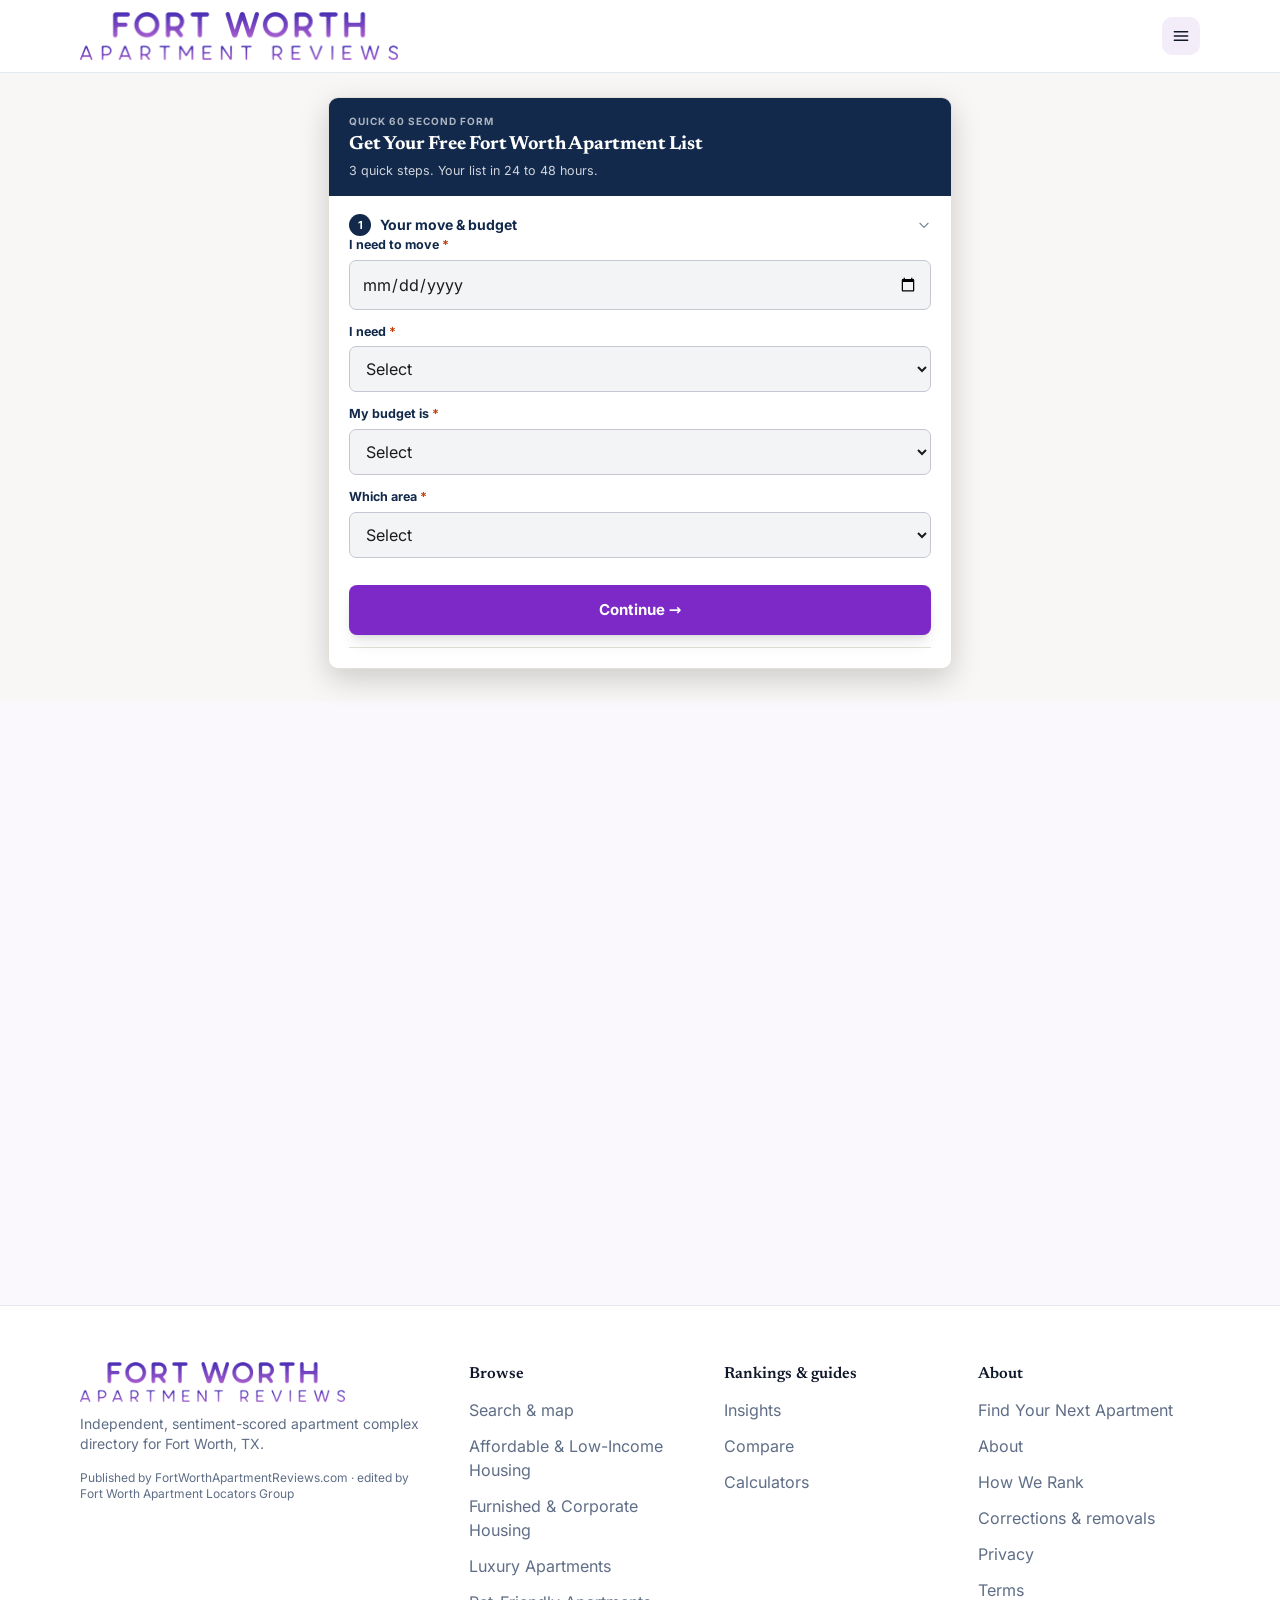
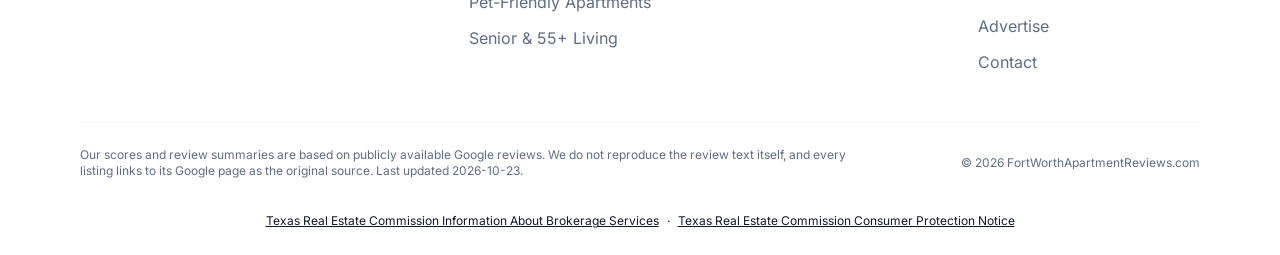
==== commit b4378d7f: "Form buttons use the site's homepage button color The send and continue buttons now match the main s" ====
--- a/index.html
+++ b/index.html
@@ -699,7 +699,7 @@
     document.addEventListener("DOMContentLoaded", boot);
   else boot();
 })();
-</script></head><body class="min-h-screen flex flex-col"><header class="lp-site-header sticky top-0 z-40 border-b border-outline bg-surface-container/95 backdrop-blur"> <div class="mx-auto flex max-w-6xl items-center justify-between gap-6 px-4 py-3"> <a href="https://fortworthapartmentreviews.com/" class="flex shrink-0 items-center gap-2"> <img src="/images/brand/logo.png" alt="Greater Fort Worth Apartment Complex Guide" class="h-12 w-auto">  </a>  <nav class="hidden items-center gap-6 md:flex" aria-label="Primary">  <div class="relative group"> <button type="button" class="inline-flex items-center gap-1 border-b-2 pb-0.5 text-sm transition-colors border-transparent text-on-surface-variant hover:text-primary-600" aria-haspopup="true">Find <svg class="h-3 w-3" viewBox="0 0 12 12" fill="none" aria-hidden="true"><path d="M3 4.5 6 7.5 9 4.5" stroke="currentColor" stroke-width="1.5" stroke-linecap="round" stroke-linejoin="round"/></svg></button> <div class="lp-menu invisible absolute left-0 top-full z-30 max-h-[70vh] min-w-[16rem] overflow-y-auto p-2 opacity-0 transition-opacity duration-150 group-hover:visible group-hover:opacity-100 group-focus-within:visible group-focus-within:opacity-100"> <a href="https://fortworthapartmentreviews.com/browse/" class="flex items-center justify-between rounded-btn px-3 py-2 text-sm font-semibold text-primary-600 hover:bg-primary-50">Search &amp; map <span aria-hidden="true">&rarr;</span></a> <div class="my-1 border-t border-outline-variant"></div> <a href="https://fortworthapartmentreviews.com/category/affordable-apartments/" class="block rounded-btn px-3 py-2 text-sm text-on-surface-variant hover:bg-surface-alt hover:text-primary-700">Affordable &amp; Low-Income Housing</a><a href="https://fortworthapartmentreviews.com/category/furnished-corporate-apartments/" class="block rounded-btn px-3 py-2 text-sm text-on-surface-variant hover:bg-surface-alt hover:text-primary-700">Furnished &amp; Corporate Housing</a><a href="https://fortworthapartmentreviews.com/category/luxury-apartments/" class="block rounded-btn px-3 py-2 text-sm text-on-surface-variant hover:bg-surface-alt hover:text-primary-700">Luxury Apartments</a><a href="https://fortworthapartmentreviews.com/category/pet-friendly-apartments/" class="block rounded-btn px-3 py-2 text-sm text-on-surface-variant hover:bg-surface-alt hover:text-primary-700">Pet-Friendly Apartments</a><a href="https://fortworthapartmentreviews.com/category/senior-apartments/" class="block rounded-btn px-3 py-2 text-sm text-on-surface-variant hover:bg-surface-alt hover:text-primary-700">Senior &amp; 55+ Living</a><a href="https://fortworthapartmentreviews.com/category/student-apartments/" class="block rounded-btn px-3 py-2 text-sm text-on-surface-variant hover:bg-surface-alt hover:text-primary-700">Student Housing</a><a href="https://fortworthapartmentreviews.com/category/townhome-style-apartments/" class="block rounded-btn px-3 py-2 text-sm text-on-surface-variant hover:bg-surface-alt hover:text-primary-700">Townhome-Style Apartment Communities</a>  </div> </div>  <div class="relative group"> <button type="button" class="inline-flex items-center gap-1 border-b-2 pb-0.5 text-sm transition-colors border-transparent text-on-surface-variant hover:text-primary-600" aria-haspopup="true">Popular <svg class="h-3 w-3" viewBox="0 0 12 12" fill="none" aria-hidden="true"><path d="M3 4.5 6 7.5 9 4.5" stroke="currentColor" stroke-width="1.5" stroke-linecap="round" stroke-linejoin="round"/></svg></button> <div class="lp-menu invisible absolute left-0 top-full z-30 max-h-[70vh] min-w-[16rem] overflow-y-auto p-2 opacity-0 transition-opacity duration-150 group-hover:visible group-hover:opacity-100 group-focus-within:visible group-focus-within:opacity-100"> <a href="https://fortworthapartmentreviews.com/fort-worth-tx/" class="block rounded-btn px-3 py-2 text-sm text-on-surface-variant hover:bg-surface-alt hover:text-primary-700">Fort Worth, TX</a><a href="https://fortworthapartmentreviews.com/arlington-tx/" class="block rounded-btn px-3 py-2 text-sm text-on-surface-variant hover:bg-surface-alt hover:text-primary-700">Arlington, TX</a><a href="https://fortworthapartmentreviews.com/grapevine-tx/" class="block rounded-btn px-3 py-2 text-sm text-on-surface-variant hover:bg-surface-alt hover:text-primary-700">Grapevine, TX</a> <div class="my-1 border-t border-outline-variant"></div> <a href="https://fortworthapartmentreviews.com/locations/" class="flex items-center justify-between rounded-btn px-3 py-2 text-sm font-semibold text-primary-600 hover:bg-primary-50">All locations <span aria-hidden="true">&rarr;</span></a> </div> </div>    <div class="relative group"> <button type="button" class="inline-flex items-center gap-1 border-b-2 pb-0.5 text-sm transition-colors border-transparent text-on-surface-variant hover:text-primary-600" aria-haspopup="true">Rankings <svg class="h-3 w-3" viewBox="0 0 12 12" fill="none" aria-hidden="true"><path d="M3 4.5 6 7.5 9 4.5" stroke="currentColor" stroke-width="1.5" stroke-linecap="round" stroke-linejoin="round"/></svg></button> <div class="lp-menu invisible absolute left-0 top-full z-30 max-h-[70vh] min-w-[16rem] overflow-y-auto p-2 opacity-0 transition-opacity duration-150 group-hover:visible group-hover:opacity-100 group-focus-within:visible group-focus-within:opacity-100"> <a href="https://fortworthapartmentreviews.com/arlington-tx/best/apartment-complexes/" class="block rounded-btn px-3 py-2 text-sm text-on-surface-variant hover:bg-surface-alt hover:text-primary-700">Best Apartments in Arlington</a><a href="https://fortworthapartmentreviews.com/fort-worth-tx/best/apartment-complexes/" class="block rounded-btn px-3 py-2 text-sm text-on-surface-variant hover:bg-surface-alt hover:text-primary-700">Best Apartments in Fort Worth</a><a href="https://fortworthapartmentreviews.com/fort-worth-tx/best/townhome-style-apartments/" class="block rounded-btn px-3 py-2 text-sm text-on-surface-variant hover:bg-surface-alt hover:text-primary-700">Best Townhome Apartments in Fort Worth</a><a href="https://fortworthapartmentreviews.com/grapevine-tx/best/apartment-complexes/" class="block rounded-btn px-3 py-2 text-sm text-on-surface-variant hover:bg-surface-alt hover:text-primary-700">Best Apartments in Grapevine</a> <div class="my-1 border-t border-outline-variant"></div> <a href="https://fortworthapartmentreviews.com/best/" class="flex items-center justify-between rounded-btn px-3 py-2 text-sm font-semibold text-primary-600 hover:bg-primary-50">All rankings <span aria-hidden="true">&rarr;</span></a> </div> </div>  <div class="relative group"> <button type="button" class="inline-flex items-center gap-1 border-b-2 pb-0.5 text-sm transition-colors border-transparent text-on-surface-variant hover:text-primary-600" aria-haspopup="true">Explore <svg class="h-3 w-3" viewBox="0 0 12 12" fill="none" aria-hidden="true"><path d="M3 4.5 6 7.5 9 4.5" stroke="currentColor" stroke-width="1.5" stroke-linecap="round" stroke-linejoin="round"/></svg></button> <div class="lp-menu invisible absolute left-0 top-full z-30 max-h-[70vh] min-w-[16rem] overflow-y-auto p-2 opacity-0 transition-opacity duration-150 group-hover:visible group-hover:opacity-100 group-focus-within:visible group-focus-within:opacity-100"> <a href="https://fortworthapartmentreviews.com/guide/" class="block rounded-btn px-3 py-2 text-sm text-on-surface-variant hover:bg-surface-alt hover:text-primary-700">Insights</a><a href="https://fortworthapartmentreviews.com/tools/" class="block rounded-btn px-3 py-2 text-sm text-on-surface-variant hover:bg-surface-alt hover:text-primary-700">Calculators</a><a href="https://fortworthapartmentreviews.com/resources/" class="block rounded-btn px-3 py-2 text-sm text-on-surface-variant hover:bg-surface-alt hover:text-primary-700">Links</a><a href="https://fortworthapartmentreviews.com/glossary/" class="block rounded-btn px-3 py-2 text-sm text-on-surface-variant hover:bg-surface-alt hover:text-primary-700">Terms</a> </div> </div> <a href="https://fortworthapartmentreviews.com/compare/" class="inline-flex items-center gap-1 border-b-2 pb-0.5 text-sm transition-colors border-transparent text-on-surface-variant hover:text-primary-600">Compare</a> <form action="https://fortworthapartmentreviews.com/browse/" method="get" role="search" class="relative ml-1"> <label class="sr-only" for="lp-nav-search">Search businesses</label> <input id="lp-nav-search" type="search" name="q" placeholder="Search…" class="lp-input w-44 py-2 pl-4 pr-9 text-sm"> <svg class="pointer-events-none absolute right-3 top-1/2 h-4 w-4 -translate-y-1/2 text-on-surface-variant" viewBox="0 0 20 20" fill="none" aria-hidden="true"><circle cx="9" cy="9" r="6" stroke="currentColor" stroke-width="1.8"></circle><path d="m14 14 3 3" stroke="currentColor" stroke-width="1.8" stroke-linecap="round"></path></svg> </form> <div class="ml-1 flex items-center gap-2"> <a href="tel:817-764-5762" aria-label="Call" class="flex h-9 w-9 items-center justify-center rounded-full text-on-surface-variant transition-colors hover:bg-surface-alt hover:text-primary-600"> <svg class="h-4 w-4" viewBox="0 0 24 24" fill="none" stroke="currentColor" stroke-width="1.8" stroke-linecap="round" stroke-linejoin="round" aria-hidden="true"><path d="M22 16.92v3a2 2 0 0 1-2.18 2 19.79 19.79 0 0 1-8.63-3.07 19.5 19.5 0 0 1-6-6 19.79 19.79 0 0 1-3.07-8.67A2 2 0 0 1 4.11 2h3a2 2 0 0 1 2 1.72c.13.96.36 1.9.7 2.81a2 2 0 0 1-.45 2.11L8.09 9.91a16 16 0 0 0 6 6l1.27-1.27a2 2 0 0 1 2.11-.45c.9.34 1.85.57 2.81.7A2 2 0 0 1 22 16.92Z"></path></svg> </a>  <a href="/" rel="noopener nofollow" class="lp-accent-bg text-on-accent whitespace-nowrap rounded-btn px-3.5 py-2 text-sm font-semibold">Find Your Next Apartment</a> </div> </nav>  <details class="lp-mnav md:hidden"> <summary class="lp-btn-ghost flex cursor-pointer list-none p-2 text-on-surface-variant" aria-label="Menu"> <svg class="lp-mnav-burger h-5 w-5" viewBox="0 0 24 24" fill="none" aria-hidden="true"><path d="M4 7h16M4 12h16M4 17h16" stroke="currentColor" stroke-width="1.8" stroke-linecap="round"></path></svg> <svg class="lp-mnav-close hidden h-5 w-5" viewBox="0 0 24 24" fill="none" aria-hidden="true"><path d="m6 6 12 12M18 6 6 18" stroke="currentColor" stroke-width="1.8" stroke-linecap="round"></path></svg> <span class="sr-only">Menu</span> </summary> <div class="lp-mnav-panel absolute inset-x-0 top-full z-40 overflow-y-auto overscroll-contain border-t border-outline bg-surface-container"> <div class="mx-auto max-w-6xl px-4 pb-8 pt-4"> <form action="https://fortworthapartmentreviews.com/browse/" method="get" role="search" class="relative mb-2"> <label class="sr-only" for="lp-mnav-search">Search businesses</label> <input id="lp-mnav-search" type="search" name="q" placeholder="Search businesses…" class="lp-input w-full py-3 pl-4 pr-11 text-base"> <svg class="pointer-events-none absolute right-4 top-1/2 h-5 w-5 -translate-y-1/2 text-on-surface-variant" viewBox="0 0 20 20" fill="none" aria-hidden="true"><circle cx="9" cy="9" r="6" stroke="currentColor" stroke-width="1.8"></circle><path d="m14 14 3 3" stroke="currentColor" stroke-width="1.8" stroke-linecap="round"></path></svg> </form> <div class="mb-3 flex gap-2"> <a href="/" rel="noopener nofollow" class="lp-accent-bg text-on-accent flex-1 rounded-btn px-4 py-3 text-center text-base font-semibold">Find Your Next Apartment</a> <a href="tel:817-764-5762" class="flex items-center justify-center rounded-btn border border-outline px-4 py-3 text-base font-medium text-on-surface">Call</a> </div> <nav class="divide-y divide-outline-variant" aria-label="Mobile"> <a href="https://fortworthapartmentreviews.com/" class="flex items-center px-1 py-3 text-base font-medium text-on-surface">Home</a> <a href="https://fortworthapartmentreviews.com/browse/" class="flex items-center px-1 py-3 text-base font-medium text-on-surface">Browse &amp; map</a> <details class="lp-mnav-group"> <summary class="flex cursor-pointer list-none items-center justify-between px-1 py-3 text-base font-medium text-on-surface">Find <svg class="lp-mnav-chev h-4 w-4 shrink-0 text-on-surface-variant transition-transform duration-150" viewBox="0 0 12 12" fill="none" aria-hidden="true"><path d="M3 4.5 6 7.5 9 4.5" stroke="currentColor" stroke-width="1.5" stroke-linecap="round" stroke-linejoin="round"/></svg></summary> <div class="pb-3"> <a href="https://fortworthapartmentreviews.com/category/affordable-apartments/" class="block rounded-btn px-3 py-2.5 text-[15px] text-on-surface-variant hover:bg-surface-alt hover:text-primary-700">Affordable &amp; Low-Income Housing</a><a href="https://fortworthapartmentreviews.com/category/furnished-corporate-apartments/" class="block rounded-btn px-3 py-2.5 text-[15px] text-on-surface-variant hover:bg-surface-alt hover:text-primary-700">Furnished &amp; Corporate Housing</a><a href="https://fortworthapartmentreviews.com/category/luxury-apartments/" class="block rounded-btn px-3 py-2.5 text-[15px] text-on-surface-variant hover:bg-surface-alt hover:text-primary-700">Luxury Apartments</a><a href="https://fortworthapartmentreviews.com/category/pet-friendly-apartments/" class="block rounded-btn px-3 py-2.5 text-[15px] text-on-surface-variant hover:bg-surface-alt hover:text-primary-700">Pet-Friendly Apartments</a><a href="https://fortworthapartmentreviews.com/category/senior-apartments/" class="block rounded-btn px-3 py-2.5 text-[15px] text-on-surface-variant hover:bg-surface-alt hover:text-primary-700">Senior &amp; 55+ Living</a><a href="https://fortworthapartmentreviews.com/category/student-apartments/" class="block rounded-btn px-3 py-2.5 text-[15px] text-on-surface-variant hover:bg-surface-alt hover:text-primary-700">Student Housing</a><a href="https://fortworthapartmentreviews.com/category/townhome-style-apartments/" class="block rounded-btn px-3 py-2.5 text-[15px] text-on-surface-variant hover:bg-surface-alt hover:text-primary-700">Townhome-Style Apartment Communities</a>  </div> </details> <details class="lp-mnav-group"> <summary class="flex cursor-pointer list-none items-center justify-between px-1 py-3 text-base font-medium text-on-surface">Popular <svg class="lp-mnav-chev h-4 w-4 shrink-0 text-on-surface-variant transition-transform duration-150" viewBox="0 0 12 12" fill="none" aria-hidden="true"><path d="M3 4.5 6 7.5 9 4.5" stroke="currentColor" stroke-width="1.5" stroke-linecap="round" stroke-linejoin="round"/></svg></summary> <div class="pb-3"> <a href="https://fortworthapartmentreviews.com/fort-worth-tx/" class="block rounded-btn px-3 py-2.5 text-[15px] text-on-surface-variant hover:bg-surface-alt hover:text-primary-700">Fort Worth, TX</a><a href="https://fortworthapartmentreviews.com/arlington-tx/" class="block rounded-btn px-3 py-2.5 text-[15px] text-on-surface-variant hover:bg-surface-alt hover:text-primary-700">Arlington, TX</a><a href="https://fortworthapartmentreviews.com/grapevine-tx/" class="block rounded-btn px-3 py-2.5 text-[15px] text-on-surface-variant hover:bg-surface-alt hover:text-primary-700">Grapevine, TX</a> <a href="https://fortworthapartmentreviews.com/locations/" class="block rounded-btn px-3 py-2.5 text-[15px] font-semibold text-primary-600 hover:bg-surface-alt">All locations &rarr;</a> </div> </details>  <a href="https://fortworthapartmentreviews.com/best/" class="flex items-center px-1 py-3 text-base font-medium text-on-surface">Rankings</a> <details class="lp-mnav-group"> <summary class="flex cursor-pointer list-none items-center justify-between px-1 py-3 text-base font-medium text-on-surface">Explore <svg class="lp-mnav-chev h-4 w-4 shrink-0 text-on-surface-variant transition-transform duration-150" viewBox="0 0 12 12" fill="none" aria-hidden="true"><path d="M3 4.5 6 7.5 9 4.5" stroke="currentColor" stroke-width="1.5" stroke-linecap="round" stroke-linejoin="round"/></svg></summary> <div class="pb-3"> <a href="https://fortworthapartmentreviews.com/guide/" class="block rounded-btn px-3 py-2.5 text-[15px] text-on-surface-variant hover:bg-surface-alt hover:text-primary-700">Insights</a><a href="https://fortworthapartmentreviews.com/tools/" class="block rounded-btn px-3 py-2.5 text-[15px] text-on-surface-variant hover:bg-surface-alt hover:text-primary-700">Calculators</a><a href="https://fortworthapartmentreviews.com/resources/" class="block rounded-btn px-3 py-2.5 text-[15px] text-on-surface-variant hover:bg-surface-alt hover:text-primary-700">Links</a><a href="https://fortworthapartmentreviews.com/glossary/" class="block rounded-btn px-3 py-2.5 text-[15px] text-on-surface-variant hover:bg-surface-alt hover:text-primary-700">Terms</a> </div> </details> <a href="https://fortworthapartmentreviews.com/compare/" class="flex items-center px-1 py-3 text-base font-medium text-on-surface">Compare</a> </nav> </div> </div> </details> </div> </header>   <script>
+</script><style>.fwg-btn.fwg-fwd{background:#7d29c8!important;border-color:#7d29c8!important;color:#fff!important}.fwg-btn.fwg-fwd:hover{filter:brightness(.92)}</style></head><body class="min-h-screen flex flex-col"><header class="lp-site-header sticky top-0 z-40 border-b border-outline bg-surface-container/95 backdrop-blur"> <div class="mx-auto flex max-w-6xl items-center justify-between gap-6 px-4 py-3"> <a href="https://fortworthapartmentreviews.com/" class="flex shrink-0 items-center gap-2"> <img src="/images/brand/logo.png" alt="Greater Fort Worth Apartment Complex Guide" class="h-12 w-auto">  </a>  <nav class="hidden items-center gap-6 md:flex" aria-label="Primary">  <div class="relative group"> <button type="button" class="inline-flex items-center gap-1 border-b-2 pb-0.5 text-sm transition-colors border-transparent text-on-surface-variant hover:text-primary-600" aria-haspopup="true">Find <svg class="h-3 w-3" viewBox="0 0 12 12" fill="none" aria-hidden="true"><path d="M3 4.5 6 7.5 9 4.5" stroke="currentColor" stroke-width="1.5" stroke-linecap="round" stroke-linejoin="round"/></svg></button> <div class="lp-menu invisible absolute left-0 top-full z-30 max-h-[70vh] min-w-[16rem] overflow-y-auto p-2 opacity-0 transition-opacity duration-150 group-hover:visible group-hover:opacity-100 group-focus-within:visible group-focus-within:opacity-100"> <a href="https://fortworthapartmentreviews.com/browse/" class="flex items-center justify-between rounded-btn px-3 py-2 text-sm font-semibold text-primary-600 hover:bg-primary-50">Search &amp; map <span aria-hidden="true">&rarr;</span></a> <div class="my-1 border-t border-outline-variant"></div> <a href="https://fortworthapartmentreviews.com/category/affordable-apartments/" class="block rounded-btn px-3 py-2 text-sm text-on-surface-variant hover:bg-surface-alt hover:text-primary-700">Affordable &amp; Low-Income Housing</a><a href="https://fortworthapartmentreviews.com/category/furnished-corporate-apartments/" class="block rounded-btn px-3 py-2 text-sm text-on-surface-variant hover:bg-surface-alt hover:text-primary-700">Furnished &amp; Corporate Housing</a><a href="https://fortworthapartmentreviews.com/category/luxury-apartments/" class="block rounded-btn px-3 py-2 text-sm text-on-surface-variant hover:bg-surface-alt hover:text-primary-700">Luxury Apartments</a><a href="https://fortworthapartmentreviews.com/category/pet-friendly-apartments/" class="block rounded-btn px-3 py-2 text-sm text-on-surface-variant hover:bg-surface-alt hover:text-primary-700">Pet-Friendly Apartments</a><a href="https://fortworthapartmentreviews.com/category/senior-apartments/" class="block rounded-btn px-3 py-2 text-sm text-on-surface-variant hover:bg-surface-alt hover:text-primary-700">Senior &amp; 55+ Living</a><a href="https://fortworthapartmentreviews.com/category/student-apartments/" class="block rounded-btn px-3 py-2 text-sm text-on-surface-variant hover:bg-surface-alt hover:text-primary-700">Student Housing</a><a href="https://fortworthapartmentreviews.com/category/townhome-style-apartments/" class="block rounded-btn px-3 py-2 text-sm text-on-surface-variant hover:bg-surface-alt hover:text-primary-700">Townhome-Style Apartment Communities</a>  </div> </div>  <div class="relative group"> <button type="button" class="inline-flex items-center gap-1 border-b-2 pb-0.5 text-sm transition-colors border-transparent text-on-surface-variant hover:text-primary-600" aria-haspopup="true">Popular <svg class="h-3 w-3" viewBox="0 0 12 12" fill="none" aria-hidden="true"><path d="M3 4.5 6 7.5 9 4.5" stroke="currentColor" stroke-width="1.5" stroke-linecap="round" stroke-linejoin="round"/></svg></button> <div class="lp-menu invisible absolute left-0 top-full z-30 max-h-[70vh] min-w-[16rem] overflow-y-auto p-2 opacity-0 transition-opacity duration-150 group-hover:visible group-hover:opacity-100 group-focus-within:visible group-focus-within:opacity-100"> <a href="https://fortworthapartmentreviews.com/fort-worth-tx/" class="block rounded-btn px-3 py-2 text-sm text-on-surface-variant hover:bg-surface-alt hover:text-primary-700">Fort Worth, TX</a><a href="https://fortworthapartmentreviews.com/arlington-tx/" class="block rounded-btn px-3 py-2 text-sm text-on-surface-variant hover:bg-surface-alt hover:text-primary-700">Arlington, TX</a><a href="https://fortworthapartmentreviews.com/grapevine-tx/" class="block rounded-btn px-3 py-2 text-sm text-on-surface-variant hover:bg-surface-alt hover:text-primary-700">Grapevine, TX</a> <div class="my-1 border-t border-outline-variant"></div> <a href="https://fortworthapartmentreviews.com/locations/" class="flex items-center justify-between rounded-btn px-3 py-2 text-sm font-semibold text-primary-600 hover:bg-primary-50">All locations <span aria-hidden="true">&rarr;</span></a> </div> </div>    <div class="relative group"> <button type="button" class="inline-flex items-center gap-1 border-b-2 pb-0.5 text-sm transition-colors border-transparent text-on-surface-variant hover:text-primary-600" aria-haspopup="true">Rankings <svg class="h-3 w-3" viewBox="0 0 12 12" fill="none" aria-hidden="true"><path d="M3 4.5 6 7.5 9 4.5" stroke="currentColor" stroke-width="1.5" stroke-linecap="round" stroke-linejoin="round"/></svg></button> <div class="lp-menu invisible absolute left-0 top-full z-30 max-h-[70vh] min-w-[16rem] overflow-y-auto p-2 opacity-0 transition-opacity duration-150 group-hover:visible group-hover:opacity-100 group-focus-within:visible group-focus-within:opacity-100"> <a href="https://fortworthapartmentreviews.com/arlington-tx/best/apartment-complexes/" class="block rounded-btn px-3 py-2 text-sm text-on-surface-variant hover:bg-surface-alt hover:text-primary-700">Best Apartments in Arlington</a><a href="https://fortworthapartmentreviews.com/fort-worth-tx/best/apartment-complexes/" class="block rounded-btn px-3 py-2 text-sm text-on-surface-variant hover:bg-surface-alt hover:text-primary-700">Best Apartments in Fort Worth</a><a href="https://fortworthapartmentreviews.com/fort-worth-tx/best/townhome-style-apartments/" class="block rounded-btn px-3 py-2 text-sm text-on-surface-variant hover:bg-surface-alt hover:text-primary-700">Best Townhome Apartments in Fort Worth</a><a href="https://fortworthapartmentreviews.com/grapevine-tx/best/apartment-complexes/" class="block rounded-btn px-3 py-2 text-sm text-on-surface-variant hover:bg-surface-alt hover:text-primary-700">Best Apartments in Grapevine</a> <div class="my-1 border-t border-outline-variant"></div> <a href="https://fortworthapartmentreviews.com/best/" class="flex items-center justify-between rounded-btn px-3 py-2 text-sm font-semibold text-primary-600 hover:bg-primary-50">All rankings <span aria-hidden="true">&rarr;</span></a> </div> </div>  <div class="relative group"> <button type="button" class="inline-flex items-center gap-1 border-b-2 pb-0.5 text-sm transition-colors border-transparent text-on-surface-variant hover:text-primary-600" aria-haspopup="true">Explore <svg class="h-3 w-3" viewBox="0 0 12 12" fill="none" aria-hidden="true"><path d="M3 4.5 6 7.5 9 4.5" stroke="currentColor" stroke-width="1.5" stroke-linecap="round" stroke-linejoin="round"/></svg></button> <div class="lp-menu invisible absolute left-0 top-full z-30 max-h-[70vh] min-w-[16rem] overflow-y-auto p-2 opacity-0 transition-opacity duration-150 group-hover:visible group-hover:opacity-100 group-focus-within:visible group-focus-within:opacity-100"> <a href="https://fortworthapartmentreviews.com/guide/" class="block rounded-btn px-3 py-2 text-sm text-on-surface-variant hover:bg-surface-alt hover:text-primary-700">Insights</a><a href="https://fortworthapartmentreviews.com/tools/" class="block rounded-btn px-3 py-2 text-sm text-on-surface-variant hover:bg-surface-alt hover:text-primary-700">Calculators</a><a href="https://fortworthapartmentreviews.com/resources/" class="block rounded-btn px-3 py-2 text-sm text-on-surface-variant hover:bg-surface-alt hover:text-primary-700">Links</a><a href="https://fortworthapartmentreviews.com/glossary/" class="block rounded-btn px-3 py-2 text-sm text-on-surface-variant hover:bg-surface-alt hover:text-primary-700">Terms</a> </div> </div> <a href="https://fortworthapartmentreviews.com/compare/" class="inline-flex items-center gap-1 border-b-2 pb-0.5 text-sm transition-colors border-transparent text-on-surface-variant hover:text-primary-600">Compare</a> <form action="https://fortworthapartmentreviews.com/browse/" method="get" role="search" class="relative ml-1"> <label class="sr-only" for="lp-nav-search">Search businesses</label> <input id="lp-nav-search" type="search" name="q" placeholder="Search…" class="lp-input w-44 py-2 pl-4 pr-9 text-sm"> <svg class="pointer-events-none absolute right-3 top-1/2 h-4 w-4 -translate-y-1/2 text-on-surface-variant" viewBox="0 0 20 20" fill="none" aria-hidden="true"><circle cx="9" cy="9" r="6" stroke="currentColor" stroke-width="1.8"></circle><path d="m14 14 3 3" stroke="currentColor" stroke-width="1.8" stroke-linecap="round"></path></svg> </form> <div class="ml-1 flex items-center gap-2"> <a href="tel:817-764-5762" aria-label="Call" class="flex h-9 w-9 items-center justify-center rounded-full text-on-surface-variant transition-colors hover:bg-surface-alt hover:text-primary-600"> <svg class="h-4 w-4" viewBox="0 0 24 24" fill="none" stroke="currentColor" stroke-width="1.8" stroke-linecap="round" stroke-linejoin="round" aria-hidden="true"><path d="M22 16.92v3a2 2 0 0 1-2.18 2 19.79 19.79 0 0 1-8.63-3.07 19.5 19.5 0 0 1-6-6 19.79 19.79 0 0 1-3.07-8.67A2 2 0 0 1 4.11 2h3a2 2 0 0 1 2 1.72c.13.96.36 1.9.7 2.81a2 2 0 0 1-.45 2.11L8.09 9.91a16 16 0 0 0 6 6l1.27-1.27a2 2 0 0 1 2.11-.45c.9.34 1.85.57 2.81.7A2 2 0 0 1 22 16.92Z"></path></svg> </a>  <a href="/" rel="noopener nofollow" class="lp-accent-bg text-on-accent whitespace-nowrap rounded-btn px-3.5 py-2 text-sm font-semibold">Find Your Next Apartment</a> </div> </nav>  <details class="lp-mnav md:hidden"> <summary class="lp-btn-ghost flex cursor-pointer list-none p-2 text-on-surface-variant" aria-label="Menu"> <svg class="lp-mnav-burger h-5 w-5" viewBox="0 0 24 24" fill="none" aria-hidden="true"><path d="M4 7h16M4 12h16M4 17h16" stroke="currentColor" stroke-width="1.8" stroke-linecap="round"></path></svg> <svg class="lp-mnav-close hidden h-5 w-5" viewBox="0 0 24 24" fill="none" aria-hidden="true"><path d="m6 6 12 12M18 6 6 18" stroke="currentColor" stroke-width="1.8" stroke-linecap="round"></path></svg> <span class="sr-only">Menu</span> </summary> <div class="lp-mnav-panel absolute inset-x-0 top-full z-40 overflow-y-auto overscroll-contain border-t border-outline bg-surface-container"> <div class="mx-auto max-w-6xl px-4 pb-8 pt-4"> <form action="https://fortworthapartmentreviews.com/browse/" method="get" role="search" class="relative mb-2"> <label class="sr-only" for="lp-mnav-search">Search businesses</label> <input id="lp-mnav-search" type="search" name="q" placeholder="Search businesses…" class="lp-input w-full py-3 pl-4 pr-11 text-base"> <svg class="pointer-events-none absolute right-4 top-1/2 h-5 w-5 -translate-y-1/2 text-on-surface-variant" viewBox="0 0 20 20" fill="none" aria-hidden="true"><circle cx="9" cy="9" r="6" stroke="currentColor" stroke-width="1.8"></circle><path d="m14 14 3 3" stroke="currentColor" stroke-width="1.8" stroke-linecap="round"></path></svg> </form> <div class="mb-3 flex gap-2"> <a href="/" rel="noopener nofollow" class="lp-accent-bg text-on-accent flex-1 rounded-btn px-4 py-3 text-center text-base font-semibold">Find Your Next Apartment</a> <a href="tel:817-764-5762" class="flex items-center justify-center rounded-btn border border-outline px-4 py-3 text-base font-medium text-on-surface">Call</a> </div> <nav class="divide-y divide-outline-variant" aria-label="Mobile"> <a href="https://fortworthapartmentreviews.com/" class="flex items-center px-1 py-3 text-base font-medium text-on-surface">Home</a> <a href="https://fortworthapartmentreviews.com/browse/" class="flex items-center px-1 py-3 text-base font-medium text-on-surface">Browse &amp; map</a> <details class="lp-mnav-group"> <summary class="flex cursor-pointer list-none items-center justify-between px-1 py-3 text-base font-medium text-on-surface">Find <svg class="lp-mnav-chev h-4 w-4 shrink-0 text-on-surface-variant transition-transform duration-150" viewBox="0 0 12 12" fill="none" aria-hidden="true"><path d="M3 4.5 6 7.5 9 4.5" stroke="currentColor" stroke-width="1.5" stroke-linecap="round" stroke-linejoin="round"/></svg></summary> <div class="pb-3"> <a href="https://fortworthapartmentreviews.com/category/affordable-apartments/" class="block rounded-btn px-3 py-2.5 text-[15px] text-on-surface-variant hover:bg-surface-alt hover:text-primary-700">Affordable &amp; Low-Income Housing</a><a href="https://fortworthapartmentreviews.com/category/furnished-corporate-apartments/" class="block rounded-btn px-3 py-2.5 text-[15px] text-on-surface-variant hover:bg-surface-alt hover:text-primary-700">Furnished &amp; Corporate Housing</a><a href="https://fortworthapartmentreviews.com/category/luxury-apartments/" class="block rounded-btn px-3 py-2.5 text-[15px] text-on-surface-variant hover:bg-surface-alt hover:text-primary-700">Luxury Apartments</a><a href="https://fortworthapartmentreviews.com/category/pet-friendly-apartments/" class="block rounded-btn px-3 py-2.5 text-[15px] text-on-surface-variant hover:bg-surface-alt hover:text-primary-700">Pet-Friendly Apartments</a><a href="https://fortworthapartmentreviews.com/category/senior-apartments/" class="block rounded-btn px-3 py-2.5 text-[15px] text-on-surface-variant hover:bg-surface-alt hover:text-primary-700">Senior &amp; 55+ Living</a><a href="https://fortworthapartmentreviews.com/category/student-apartments/" class="block rounded-btn px-3 py-2.5 text-[15px] text-on-surface-variant hover:bg-surface-alt hover:text-primary-700">Student Housing</a><a href="https://fortworthapartmentreviews.com/category/townhome-style-apartments/" class="block rounded-btn px-3 py-2.5 text-[15px] text-on-surface-variant hover:bg-surface-alt hover:text-primary-700">Townhome-Style Apartment Communities</a>  </div> </details> <details class="lp-mnav-group"> <summary class="flex cursor-pointer list-none items-center justify-between px-1 py-3 text-base font-medium text-on-surface">Popular <svg class="lp-mnav-chev h-4 w-4 shrink-0 text-on-surface-variant transition-transform duration-150" viewBox="0 0 12 12" fill="none" aria-hidden="true"><path d="M3 4.5 6 7.5 9 4.5" stroke="currentColor" stroke-width="1.5" stroke-linecap="round" stroke-linejoin="round"/></svg></summary> <div class="pb-3"> <a href="https://fortworthapartmentreviews.com/fort-worth-tx/" class="block rounded-btn px-3 py-2.5 text-[15px] text-on-surface-variant hover:bg-surface-alt hover:text-primary-700">Fort Worth, TX</a><a href="https://fortworthapartmentreviews.com/arlington-tx/" class="block rounded-btn px-3 py-2.5 text-[15px] text-on-surface-variant hover:bg-surface-alt hover:text-primary-700">Arlington, TX</a><a href="https://fortworthapartmentreviews.com/grapevine-tx/" class="block rounded-btn px-3 py-2.5 text-[15px] text-on-surface-variant hover:bg-surface-alt hover:text-primary-700">Grapevine, TX</a> <a href="https://fortworthapartmentreviews.com/locations/" class="block rounded-btn px-3 py-2.5 text-[15px] font-semibold text-primary-600 hover:bg-surface-alt">All locations &rarr;</a> </div> </details>  <a href="https://fortworthapartmentreviews.com/best/" class="flex items-center px-1 py-3 text-base font-medium text-on-surface">Rankings</a> <details class="lp-mnav-group"> <summary class="flex cursor-pointer list-none items-center justify-between px-1 py-3 text-base font-medium text-on-surface">Explore <svg class="lp-mnav-chev h-4 w-4 shrink-0 text-on-surface-variant transition-transform duration-150" viewBox="0 0 12 12" fill="none" aria-hidden="true"><path d="M3 4.5 6 7.5 9 4.5" stroke="currentColor" stroke-width="1.5" stroke-linecap="round" stroke-linejoin="round"/></svg></summary> <div class="pb-3"> <a href="https://fortworthapartmentreviews.com/guide/" class="block rounded-btn px-3 py-2.5 text-[15px] text-on-surface-variant hover:bg-surface-alt hover:text-primary-700">Insights</a><a href="https://fortworthapartmentreviews.com/tools/" class="block rounded-btn px-3 py-2.5 text-[15px] text-on-surface-variant hover:bg-surface-alt hover:text-primary-700">Calculators</a><a href="https://fortworthapartmentreviews.com/resources/" class="block rounded-btn px-3 py-2.5 text-[15px] text-on-surface-variant hover:bg-surface-alt hover:text-primary-700">Links</a><a href="https://fortworthapartmentreviews.com/glossary/" class="block rounded-btn px-3 py-2.5 text-[15px] text-on-surface-variant hover:bg-surface-alt hover:text-primary-700">Terms</a> </div> </details> <a href="https://fortworthapartmentreviews.com/compare/" class="flex items-center px-1 py-3 text-base font-medium text-on-surface">Compare</a> </nav> </div> </div> </details> </div> </header>   <script>
   (function () {
     var h = document.querySelector('header.lp-site-header');
     if (!h) return;
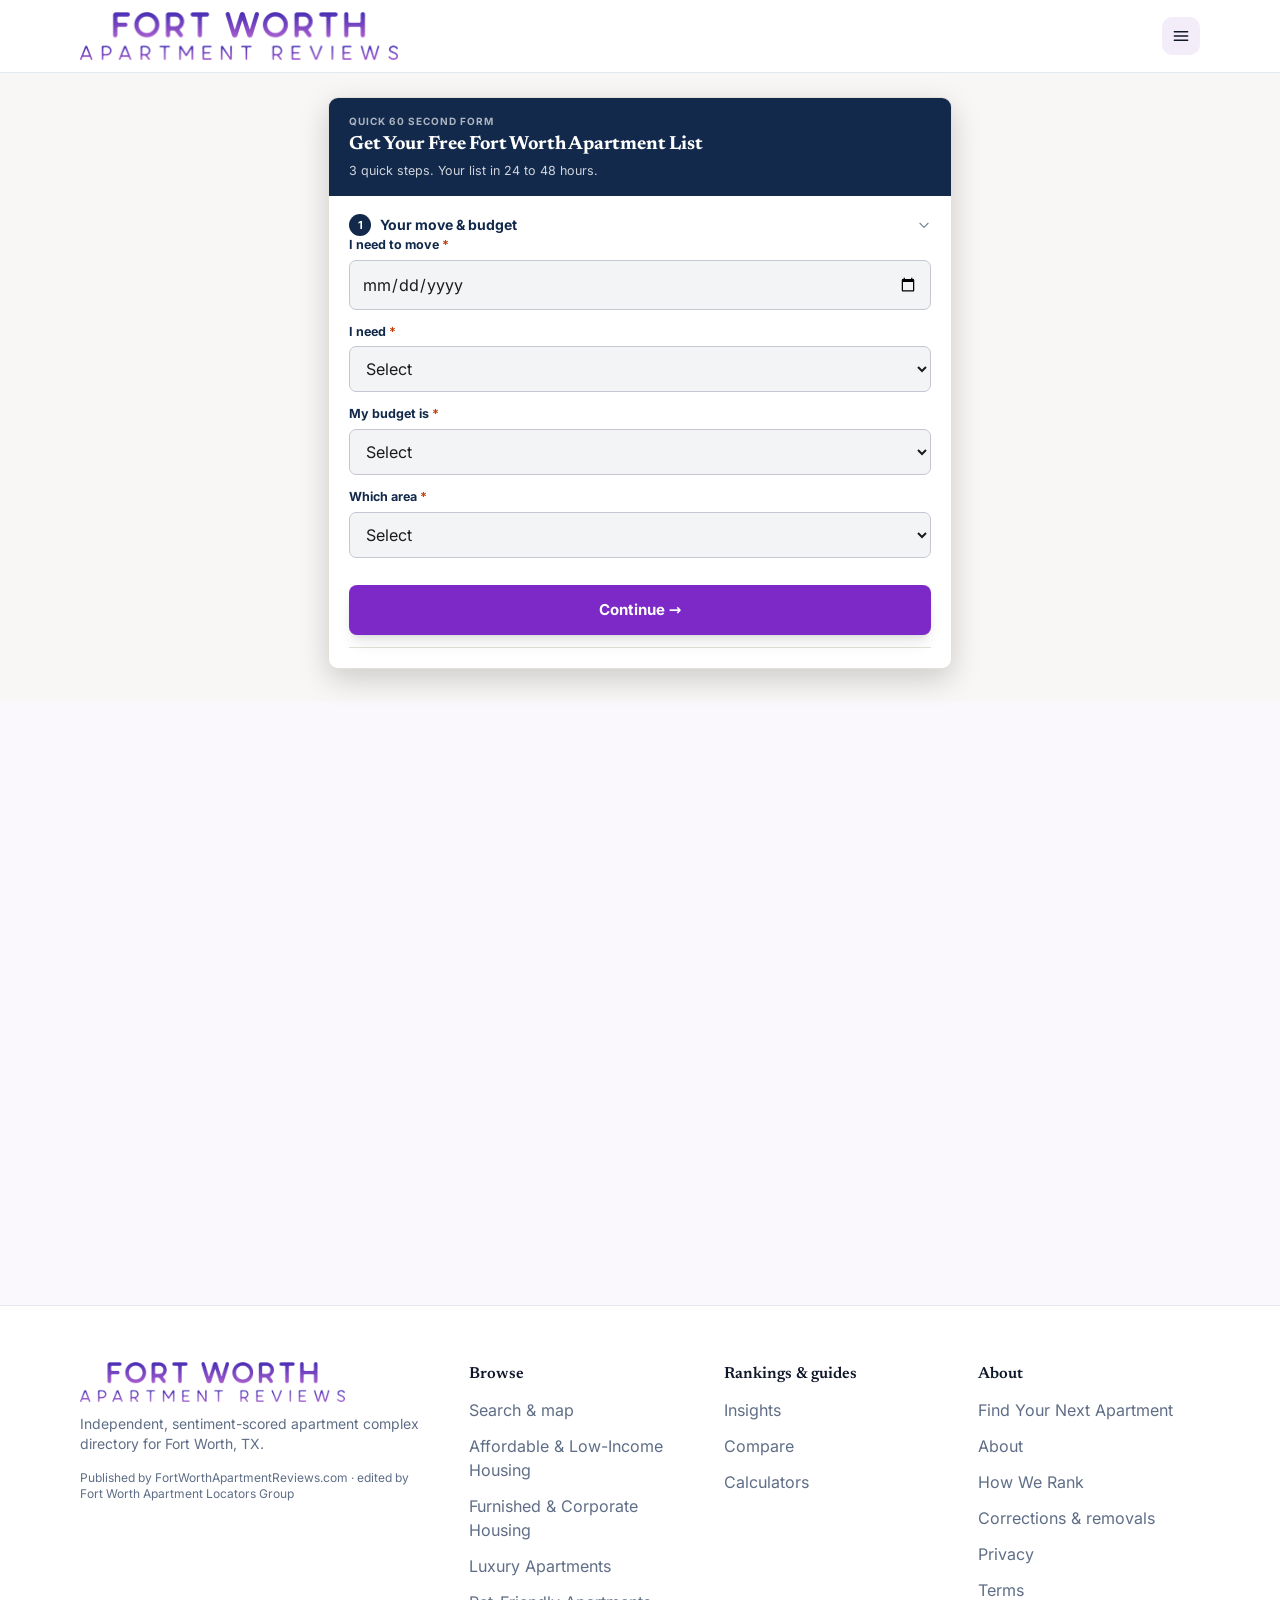
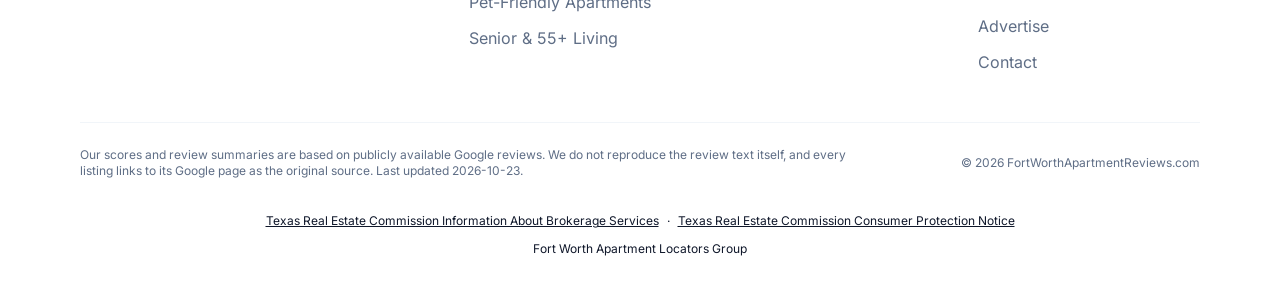
==== commit 34e8b22b: "Add existing team name beneath footer TREC links" ====
--- a/index.html
+++ b/index.html
@@ -1,912 +1,912 @@
-<!DOCTYPE html><html lang="en" data-preset="editorial" data-base="light" data-hero="split" data-header="solid" data-cards="photo" style="--lp-primary-50:249 246 255;--lp-primary-100:241 233 255;--lp-primary-200:225 207 254;--lp-primary-300:204 172 251;--lp-primary-400:177 124 245;--lp-primary-500:147 51 234;--lp-primary-600:125 41 200;--lp-primary-700:96 29 157;--lp-primary-800:87 25 143;--lp-primary-900:71 18 117;--lp-secondary-50:246 243 249;--lp-secondary-100:233 227 241;--lp-secondary-200:209 196 225;--lp-secondary-300:176 154 203;--lp-secondary-400:134 99 173;--lp-secondary-500:88 28 135;--lp-secondary-600:77 26 118;--lp-secondary-700:63 23 97;--lp-secondary-800:59 22 90;--lp-secondary-900:50 20 77;--lp-neutral-50:247 248 248;--lp-neutral-100:236 237 239;--lp-neutral-200:214 216 221;--lp-neutral-300:186 189 196;--lp-neutral-400:149 154 165;--lp-neutral-500:107 114 128;--lp-neutral-600:90 96 109;--lp-neutral-700:69 74 84;--lp-neutral-800:62 67 76;--lp-neutral-900:50 53 61;--lp-accent-50:255 245 248;--lp-accent-100:255 232 238;--lp-accent-200:253 205 218;--lp-accent-300:248 168 191;--lp-accent-400:238 118 158;--lp-accent-500:219 39 119;--lp-accent-600:186 30 100;--lp-accent-700:144 17 75;--lp-accent-800:131 14 68;--lp-accent-900:106 6 53;--lp-surface:250 247 253;--lp-surface-alt:243 237 250;--lp-surface-container:255 255 255;--lp-surface-container-high:241 245 249;--lp-on-surface:15 23 42;--lp-on-surface-variant:95 110 134;--lp-outline:226 232 240;--lp-outline-variant:241 245 249;--lp-accent:219 39 119;--lp-on-accent:255 255 255;--lp-brand:#9333ea;--lp-accent:#db2777;--lp-font:'Inter', system-ui, -apple-system, Segoe UI, Roboto, sans-serif;--lp-font-heading:'Newsreader', Georgia, serif;--lp-heading-weight:600;--lp-heading-tracking:-0.01em;--lp-text-display-desktop:48px;--lp-text-display-mobile:34px;--lp-text-display-tracking:-0.01em;--lp-text-h1-desktop:40px;--lp-text-h1-mobile:30px;--lp-text-h1-tracking:-0.01em;--lp-text-h2-desktop:28px;--lp-text-h2-mobile:23px;--lp-text-h2-tracking:0em;--lp-text-h3-desktop:22px;--lp-text-h3-mobile:19px;--lp-text-h3-tracking:0em;--lp-radius-sm:0.375rem;--lp-radius-md:0.625rem;--lp-radius-lg:0.875rem;--lp-radius-xl:1.25rem;--lp-radius-card:14px;--lp-radius-btn:10px;--lp-radius-chip:0.5rem;--lp-shadow-card:0 1px 3px rgb(15 23 42 / 0.08), 0 1px 2px rgb(15 23 42 / 0.04);--lp-shadow-hover:0 10px 28px rgb(15 23 42 / 0.12);--lp-card-border:1px solid transparent;--lp-ghost-border:1px solid transparent;--lp-ghost-bg:rgb(var(--lp-surface-alt));--lp-ghost-bg-hover:rgb(var(--lp-surface-container-high));--lp-link-decoration:none;--lp-link-underline-color:transparent;--lp-signature:none;"> <head><script src="/sca-dropdown-validation.js"></script><script src="/guest-card-copy-v1.js"></script><meta charset="utf-8"><meta name="viewport" content="width=device-width, initial-scale=1"><title>Get Your Fort Worth Apartment List | Fort Worth Apartment Reviews</title><meta name="description" content="Tell us where in Greater Fort Worth you want to live, your budget and your rental history. We build a free list of apartments that fit and send it by text and email."><meta name="robots" content="noindex, nofollow"><link rel="icon" href="/images/brand/favicon.png"><link rel="preload" href="/fonts/newsreader-latin.woff2" as="font" type="font/woff2" crossorigin><style>@font-face{font-family:'Inter';font-style:normal;font-weight:400 700;font-display:swap;src:url(/fonts/inter-cyrillic-ext.woff2) format('woff2');unicode-range:U+0460-052F, U+1C80-1C8A, U+20B4, U+2DE0-2DFF, U+A640-A69F, U+FE2E-FE2F}@font-face{font-family:'Inter';font-style:normal;font-weight:400 700;font-display:swap;src:url(/fonts/inter-cyrillic.woff2) format('woff2');unicode-range:U+0301, U+0400-045F, U+0490-0491, U+04B0-04B1, U+2116}@font-face{font-family:'Inter';font-style:normal;font-weight:400 700;font-display:swap;src:url(/fonts/inter-greek-ext.woff2) format('woff2');unicode-range:U+1F00-1FFF}@font-face{font-family:'Inter';font-style:normal;font-weight:400 700;font-display:swap;src:url(/fonts/inter-greek.woff2) format('woff2');unicode-range:U+0370-0377, U+037A-037F, U+0384-038A, U+038C, U+038E-03A1, U+03A3-03FF}@font-face{font-family:'Inter';font-style:normal;font-weight:400 700;font-display:swap;src:url(/fonts/inter-vietnamese.woff2) format('woff2');unicode-range:U+0102-0103, U+0110-0111, U+0128-0129, U+0168-0169, U+01A0-01A1, U+01AF-01B0, U+0300-0301, U+0303-0304, U+0308-0309, U+0323, U+0329, U+1EA0-1EF9, U+20AB}@font-face{font-family:'Inter';font-style:normal;font-weight:400 700;font-display:swap;src:url(/fonts/inter-latin-ext.woff2) format('woff2');unicode-range:U+0100-02BA, U+02BD-02C5, U+02C7-02CC, U+02CE-02D7, U+02DD-02FF, U+0304, U+0308, U+0329, U+1D00-1DBF, U+1E00-1E9F, U+1EF2-1EFF, U+2020, U+20A0-20AB, U+20AD-20C4, U+2113, U+2C60-2C7F, U+A720-A7FF}@font-face{font-family:'Inter';font-style:normal;font-weight:400 700;font-display:swap;src:url(/fonts/inter-latin.woff2) format('woff2');unicode-range:U+0000-00FF, U+0131, U+0152-0153, U+02BB-02BC, U+02C6, U+02DA, U+02DC, U+0304, U+0308, U+0329, U+2000-206F, U+20AC, U+2122, U+2191, U+2193, U+2212, U+2215, U+FEFF, U+FFFD}@font-face{font-family:'Newsreader';font-style:normal;font-weight:400 700;font-display:swap;src:url(/fonts/newsreader-vietnamese.woff2) format('woff2');unicode-range:U+0102-0103, U+0110-0111, U+0128-0129, U+0168-0169, U+01A0-01A1, U+01AF-01B0, U+0300-0301, U+0303-0304, U+0308-0309, U+0323, U+0329, U+1EA0-1EF9, U+20AB}@font-face{font-family:'Newsreader';font-style:normal;font-weight:400 700;font-display:swap;src:url(/fonts/newsreader-latin-ext.woff2) format('woff2');unicode-range:U+0100-02BA, U+02BD-02C5, U+02C7-02CC, U+02CE-02D7, U+02DD-02FF, U+0304, U+0308, U+0329, U+1D00-1DBF, U+1E00-1E9F, U+1EF2-1EFF, U+2020, U+20A0-20AB, U+20AD-20C4, U+2113, U+2C60-2C7F, U+A720-A7FF}@font-face{font-family:'Newsreader';font-style:normal;font-weight:400 700;font-display:swap;src:url(/fonts/newsreader-latin.woff2) format('woff2');unicode-range:U+0000-00FF, U+0131, U+0152-0153, U+02BB-02BC, U+02C6, U+02DA, U+02DC, U+0304, U+0308, U+0329, U+2000-206F, U+20AC, U+2122, U+2191, U+2193, U+2212, U+2215, U+FEFF, U+FFFD}body{font-family:var(--lp-font)}</style><link rel="stylesheet" href="/_astro/_slug_.nyY0su0v.css">
-<link rel="stylesheet" href="/_astro/_slug_.DCW_JxmH.css"><link rel="stylesheet" href="/css/form.css"><style>@media (max-width:767px){header.lp-site-header img{height:auto;max-width:calc(100vw - 96px)}}@media (max-width:1359px){header.lp-site-header nav[aria-label="Primary"]{display:none!important}header.lp-site-header details.lp-mnav{display:block!important}}</style><script>
-(function () {
-  if (window.__fwMail) return;
-  window.__fwMail = 1;
-  var FS_TARGET = "c918d11352a4ca34fa2c4f9e07f313d7";
-  var HOOK = "https://n8n.dentals.targetdial.co/webhook/NewWeb5";
-  function isLeadUrl(value) { try { var u = new URL(value, location.href); return u.origin + u.pathname === HOOK; } catch (e) { return false; } }
-  if (!window.fetch) return;
-
-  function flatten(obj, out, prefix) {
-    out = out || new URLSearchParams();
-    Object.keys(obj).forEach(function (k) {
-      var v = obj[k];
-      var key = prefix ? prefix + "." + k : k;
-      if (v === null || v === undefined || v === "") return;
-      if (Array.isArray(v)) out.append(key, v.join(", "));
-      else if (typeof v === "object") flatten(v, out, key);
-      else out.append(key, v === true ? "Yes" : v === false ? "No" : v);
-    });
-    return out;
-  }
-
-  function subject(p) {
-    var where = "";
-    try {
-      where =
-        p.get("formMetadata.serviceArea") ||
-        p.get("formMetadata.formTitle") ||
-        "";
-    } catch (e) {}
-    var who = "";
-    try {
-      who = [p.get("contact.firstName"), p.get("contact.lastName")]
-        .filter(Boolean)
-        .join(" ");
-    } catch (e) {}
-    return (
-      "New lead" +
-      (where ? " - " + where : "") +
-      (who ? " - " + who : "") +
-      " | Fort Worth Apartment Locators Group"
-    );
-  }
-
-  var orig = window.fetch;
-  window.fetch = function (input, init) {
-    try {
-      var url = typeof input === "string" ? input : (input && input.url) || "";
-      var method = (init && init.method) || (input && input.method) || "GET";
-      var body = init && init.body;
-      if (
-        isLeadUrl(url) &&
-        String(method).toUpperCase() === "POST" &&
-        body
-      ) {
-        var p = null;
-        if (typeof body === "string") {
-          try {
-            var d = JSON.parse(body);
-            if (d && typeof d === "object") p = flatten(d);
-          } catch (e) {}
-        } else if (
-          typeof FormData !== "undefined" &&
-          body instanceof FormData
-        ) {
-          p = new URLSearchParams(body);
-        }
-        if (p) {
-          if (!p.get("formMetadata.sourceUrl") && !p.get("sourceUrl"))
-            p.append("sourceUrl", location.href);
-          p.append("_subject", "Guest Card - Fort Worth Apartment Reviews Referred By: the Fort Worth Apartment Locators Group - Apartment Locators with Spirit Real Estate");
-          p.append("_captcha", "false");
-          p.append("_template", "table");
-          var mail = {};
-          p.forEach(function (v, k) {
-            if (mail[k]) {
-              mail[k] += ", " + v;
-            } else {
-              mail[k] = v;
-            }
-          });
-          orig("https://formsubmit.co/ajax/" + FS_TARGET, {
-            method: "POST",
-            headers: {
-              "Content-Type": "application/json",
-              Accept: "application/json",
-            },
-            body: JSON.stringify(mail),
-            keepalive: true,
-          })
-            .then(function (r) {
-              return r.json()["catch"](function () {
-                return { status: r.status };
-              });
-            })
-            .then(function (j) {
-              if (j && (j.success === "true" || j.success === true)) {
-                console.log("[lead] FormSubmit accepted");
-              } else {
-                console.error("[lead] FormSubmit did NOT accept:", j);
-              }
-            })
-            ["catch"](function (err) {
-              console.error("[lead] FormSubmit request failed:", err);
-            });
-        }
-      }
-    } catch (err) {
-      
-    }
-    return orig.apply(this, arguments);
-  };
-})();
-</script><script>(function () {
-  function fwVis(el) {
-    return !!(el.offsetWidth || el.offsetHeight || el.getClientRects().length);
-  }
-  function fwReveal(el) {
-    var n = el;
-    while (n && n !== document.body) {
-      if (n.classList && n.classList.contains("hidden"))
-        n.classList.remove("hidden");
-      if (n.style && n.style.display === "none") n.style.display = "";
-      n = n.parentNode;
-    }
-  }
-  function fwClear(el) {
-    el.style.outline = "";
-    el.style.outlineOffset = "";
-    el.removeAttribute("aria-invalid");
-    var h =
-      el.type === "checkbox"
-        ? el.closest("label") || el.parentNode
-        : el.parentNode;
-    if (h) {
-      var m = h.querySelector(".fw-errmsg");
-      if (m) {
-        if (m.remove) m.remove();
-        else m.parentNode.removeChild(m);
-      }
-    }
-  }
-  function fwMark(el, msg) {
-    el.style.outline = "2px solid #991b1b";
-    el.style.outlineOffset = "2px";
-    el.setAttribute("aria-invalid", "true");
-    var h =
-      el.type === "checkbox"
-        ? el.closest("label") || el.parentNode
-        : el.parentNode;
-    if (h && !h.querySelector(".fw-errmsg")) {
-      var s = document.createElement("p");
-      s.className = "fw-errmsg";
-      s.setAttribute("role", "alert");
-      s.style.cssText =
-        "color:#991b1b;font-size:12px;font-weight:700;margin-top:4px";
-      s.textContent = msg;
-      h.appendChild(s);
-    }
-    if (!el.dataset.fwBound) {
-      el.dataset.fwBound = "1";
-      ["input", "change"].forEach(function (ev) {
-        el.addEventListener(ev, function () {
-          fwClear(el);
-        });
-      });
-    }
-  }
-  function fwValidate(f) {
-    if (f.getAttribute('data-calculator-valid') === 'false') {
-      var invalidInput = f.closest('astro-island')?.querySelector('[data-calculator-input][aria-invalid="true"]');
-      if (invalidInput) { invalidInput.scrollIntoView({behavior:'smooth',block:'center'}); invalidInput.focus({preventScroll:true}); }
-      return false;
-    }
-    var bad = null;
-    f.querySelectorAll('input,select,textarea').forEach(function (el) {
-      if (el.disabled || el.type === 'hidden' || el.name === '_website_url') return;
-      var empty = el.type === 'checkbox' ? !el.checked : !String(el.value || '').trim();
-      var missing = el.required && empty;
-      var malformed = !empty && el.validity && !el.validity.valid;
-      if (missing || malformed) {
-        if (!bad) bad = el;
-        fwMark(el, missing ? (el.type === 'checkbox' ? 'Please read the consent and check the I agree box.' : 'Please complete this field.') : (el.type === 'email' ? 'Please enter a valid email address.' : (el.validationMessage || 'Please check this answer.')));
-      } else fwClear(el);
-    });
-    if (bad) {
-      var section = bad.closest('.fwg-secbody');
-      if (section && typeof window.fwgBack === 'function') window.fwgBack(Number(section.id.replace('fwg-body','')));
-      if (!fwVis(bad)) fwReveal(bad);
-      try { bad.scrollIntoView({behavior:'smooth',block:'center'}); bad.focus({preventScroll:true}); } catch (e) { bad.focus(); }
-      return false;
-    }
-    return true;
-  }
-  document.addEventListener(
-    "submit",
-    function (e) {
-      var f = e.target;
-      if (!f || f.tagName !== "FORM") return;
-      if ((f.getAttribute("action") || "").indexOf("NewWeb5") === -1) return;
-      if (!fwValidate(f)) {
-        window.__blockSend = 1;
-        e.preventDefault();
-        e.stopImmediatePropagation();
-        f.__fwSent = 0;
-      } else {
-        window.__blockSend = 0;
-      }
-    },
-    true,
-  );
-
-  (function () {
-    if (window.__fetchGuard) return;
-    window.__fetchGuard = 1;
-    var of = window.fetch;
-    window.fetch = function (u, o) {
-      var s = String(u || "");
-      if (s.indexOf("NewWeb5") !== -1 && window.__blockSend) {
-        window.__blockSend = 0;
-        return Promise.reject(new Error("consent not given"));
-      }
-      return of.apply(this, arguments);
-    };
-  })();
-})();
-</script><script>
-(function () {
-  if (window.__fwN8n) return;
-  window.__fwN8n = 1;
-  var HOOK = "n8n.dentals.targetdial.co/webhook/NewWeb5";
-  var REFERRED_BY = "Spirit Real Estate Group (TREC #562021)";
-
-  function val(fd, k) {
-    var v = fd.get(k);
-    return typeof v === "string" ? v.trim() : "";
-  }
-
-  function build(form) {
-    var fd = new FormData(form);
-    var name = val(fd, "name");
-    var first = val(fd, "firstName") || (name ? name.split(" ")[0] : "");
-    var last =
-      val(fd, "lastName") || (name ? name.split(" ").slice(1).join(" ") : "");
-
-    var p = {
-      consentText: val(fd, "consentText"),
-      consentTimestamp: val(fd, "consentTimestamp"),
-      contact: {
-        firstName: first,
-        lastName: last,
-        email: val(fd, "email"),
-        phone: val(fd, "phone"),
-      },
-      financial: {
-        income: val(fd, "monthlyIncome") || val(fd, "income"),
-        creditScore: val(fd, "creditRange") || val(fd, "credit"),
-      },
-      rentalHistory: {
-        rentalIssues: val(fd, "rentalIssue"),
-        brokenLease: val(fd, "brokenLeaseAge"),
-        brokenLeaseDebt:
-          val(fd, "brokenLeaseDebt") || val(fd, "brokenLeaseBalance"),
-        eviction: val(fd, "evictionAge"),
-        evictionDebt: val(fd, "evictionDebt") || val(fd, "evictionBalance"),
-        propertyDebt: val(fd, "propertyDebt") || val(fd, "balanceOwed"),
-      },
-      background: {
-        backgroundIssues: val(fd, "backgroundIssue"),
-        felonyDetails: val(fd, "felonyDetail"),
-        misdemeanorDetails: val(fd, "misdemeanorDetail"),
-      },
-      preferences: {
-        moveDate: val(fd, "moveInDate"),
-        bedrooms: val(fd, "bedrooms"),
-        budget: val(fd, "budget"),
-        area: val(fd, "areaPreference"),
-        neighborhoods: val(fd, "neighborhoods"),
-        voucher: val(fd, "voucher"),
-        details: val(fd, "details") || val(fd, "message"),
-      },
-      formMetadata: {
-        formId: "fwr-secure-form",
-        formTitle: val(fd, "formTitle"),
-        page: val(fd, "_page") || location.pathname,
-        serviceArea: val(fd, "area"),
-        sourceUrl: val(fd, "source_url") || location.href,
-        city: "Fort Worth",
-        referredBy: REFERRED_BY,
-        referrer: document.referrer || "",
-        tool: val(fd, "tool"),
-        calculatorResult: val(fd, "calculator_result"),
-      },
-    };
-    // carry anything not already mapped
-    var known = [
-      "name",
-      "firstName",
-      "lastName",
-      "email",
-      "phone",
-      "monthlyIncome",
-      "income",
-      "consentText",
-      "consentTimestamp",
-      "creditRange",
-      "credit",
-      "rentalIssue",
-      "brokenLeaseAge",
-      "brokenLeaseBalance",
-      "brokenLeaseDebt",
-      "evictionAge",
-      "evictionBalance",
-      "evictionDebt",
-      "balanceOwed",
-      "propertyDebt",
-      "backgroundIssue",
-      "felonyDetail",
-      "misdemeanorDetail",
-      "moveInDate",
-      "bedrooms",
-      "budget",
-      "areaPreference",
-      "neighborhoods",
-      "voucher",
-      "details",
-      "message",
-      "formTitle",
-      "_page",
-      "area",
-      "source_url",
-      "tool",
-      "calculator_result",
-      "_next",
-      "_source",
-      "_website_url",
-    ];
-    var extra = {};
-    fd.forEach(function (v, k) {
-      if (known.indexOf(k) !== -1) return;
-      if (typeof v !== "string" || !v.trim()) return;
-      if (extra[k]) extra[k] += ", " + v.trim();
-      else extra[k] = v.trim();
-    });
-    if (Object.keys(extra).length) p.additional = extra;
-    return p;
-  }
-
-  function panel(form, cls) {
-    var w = form.closest(".fwq-wrap");
-    if (w) {
-      var t = w.querySelector("." + cls);
-      if (t) {
-        form.classList.toggle("hidden", cls === "fwq-done");
-        t.classList.remove("hidden");
-        // announce the outcome and move focus into it so a screen reader lands there
-        var s = w.querySelector(".fwq-status");
-        if (s)
-          s.textContent = (t.textContent || "").replace(/\s+/g, " ").trim();
-        if (!t.hasAttribute("tabindex")) t.setAttribute("tabindex", "-1");
-        try {
-          t.focus({ preventScroll: true });
-        } catch (e) {
-          try {
-            t.focus();
-          } catch (_) {}
-        }
-        t.scrollIntoView({ behavior: "smooth", block: "center" });
-        return true;
-      }
-    }
-    return false;
-  }
-
-  document.addEventListener(
-    "submit",
-    function (e) {
-      var form = e.target;
-      if (!form || form.tagName !== "FORM") return;
-      var action = form.getAttribute("action") || "";
-      if (action.indexOf(HOOK) === -1) return;
-
-      e.preventDefault();
-      if (form.__fwSent) return;
-
-      // honeypot
-      var hp = form.querySelector('input[name="_website_url"]');
-      if (hp && hp.value) {
-        form.__fwSent = 1;
-        panel(form, "fwq-done");
-        return;
-      }
-
-      var su = form.querySelector('input[name="source_url"]');
-      if (su && !su.value) su.value = location.href;
-
-      var btn = form.querySelector('button[type="submit"]');
-      var label = btn ? btn.textContent : "";
-      if (btn) {
-        btn.disabled = true;
-        btn.textContent = "Sending";
-      }
-      form.__fwSent = 1;
-
-      var oldError = form.closest('.fwq-wrap')?.querySelector('.fwq-err');
-      if (oldError) oldError.classList.add('hidden');
-      var controller = new AbortController();
-      var timer = setTimeout(function () { controller.abort(); }, 15000);
-      fetch(action, {
-        signal: controller.signal,
-        method: "POST",
-        headers: { "Content-Type": "application/json" },
-        body: JSON.stringify(build(form)),
-      })
-        .then(function (r) {
-          clearTimeout(timer);
-          if (!r.ok) throw new Error(r.status);
-          document.dispatchEvent(new CustomEvent('fw:submit-success', {detail:{form:form}}));
-          if (!panel(form, "fwq-done")) {
-            var nx = form.querySelector('input[name="_next"]');
-            location.href = nx && nx.value ? nx.value : "/thank-you/";
-          }
-        })
-        .catch(function () {
-          clearTimeout(timer);
-          document.dispatchEvent(new CustomEvent('fw:submit-error', {detail:{form:form}}));
-          form.__fwSent = 0;
-          if (btn) {
-            btn.disabled = false;
-            btn.textContent = label;
-          }
-          if (!panel(form, "fwq-err"))
-            alert("Something went wrong and we didn't get your request. Please try again.");
-        });
-    },
-    true,
-  );
-})();
-</script><script>(function () {
-  var NB = {
-    central: [
-      "Downtown",
-      "Cultural District",
-      "West 7th and Montgomery Plaza",
-      "Uptown",
-      "Near Southside and Bricktown",
-      "Medical District",
-      "Not sure yet",
-    ],
-    north: [
-      "Fossil Creek",
-      "Alliance and Presidio",
-      "Keller",
-      "US-377 corridor",
-      "Saginaw",
-      "North Richland Hills",
-      "Roanoke and Trophy Club",
-      "Denton",
-      "Not sure yet",
-    ],
-    south: [
-      "Overton Ridge and Cityview",
-      "Hulen and Hulen Bend",
-      "Wedgwood East",
-      "Edgecliff Village",
-      "Crowley",
-      "Burleson",
-      "Benbrook",
-      "Southwest Arlington",
-      "Not sure yet",
-    ],
-    east: [
-      "Hurst, Euless and Bedford",
-      "North Tarrant: Keller and NRH",
-      "Colleyville, Southlake, Grapevine",
-      "Coppell and Flower Mound",
-      "I-30 corridor",
-      "North Arlington",
-      "South Arlington",
-      "Not sure yet",
-    ],
-    west: [
-      "Ridglea and Western Hills",
-      "White Settlement",
-      "River District",
-      "Westover Hills",
-      "Westland and Chapel Creek",
-      "Willow Park",
-      "Weatherford",
-      "Not sure yet",
-    ],
-    denton: ["Denton", "Not sure yet"],
-  };
-  // reveal order: each trigger opens the next step
-  var ORDER = ["area", "rental", "background", "credit", "finish"];
-
-  function init(w) {
-    if (w.dataset.fwgInit) return;
-    w.dataset.fwgInit = "1";
-    var form = w.querySelector(".fwq-form");
-    var status = w.querySelector(".fwq-status");
-    var su = form.querySelector('input[name="source_url"]');
-    if (su && !su.value) su.value = location.href;
-    function say(m) {
-      if (status) status.textContent = m;
-    }
-    function step(n) {
-      return w.querySelector('.fwg-step[data-step="' + n + '"]');
-    }
-
-    function openTo(name) {
-      var i = ORDER.indexOf(name);
-      if (i < 0) return;
-      for (var k = 0; k <= i; k++) {
-        var s = step(ORDER[k]);
-        if (s && s.classList.contains("hidden")) {
-          s.classList.remove("hidden");
-          if (k === i)
-            say(
-              "Next question added: " +
-                (
-                  s.querySelector(".fwg-label") || { textContent: "" }
-                ).textContent
-                  .replace("*", "")
-                  .trim(),
-            );
-        }
-      }
-    }
-    // budget opens area, credit opens finish, and each answered step opens the next
-    w.addEventListener("change", function (e) {
-      var t = e.target;
-      if (!t.name) return;
-      if (t.name === "budget" && t.value) openTo("area");
-      if (t.name === "areaPreference") {
-        if (t.value) openTo("rental");
-      }
-      if (t.name === "rentalIssue" && t.value) openTo("background");
-      if (t.name === "backgroundIssue" && t.value) openTo("credit");
-      if (t.name === "creditRange" && t.value) openTo("finish");
-      // conditional sub-blocks
-      if (t.name === "rentalIssue")
-        cond(
-          w,
-          ".fwg-rental",
-          ["broken_lease", "eviction", "property_debt"],
-          t.value,
-        );
-      if (t.name === "backgroundIssue")
-        cond(w, ".fwg-bg", ["felony", "misdemeanor"], t.value);
-      if (t.name === "propertyDebt") {
-        var p = w.querySelector(".fwg-pdplan");
-        if (p) p.classList.toggle("hidden", !(t.value && t.value !== "zero"));
-      }
-    });
-
-    function cond(w, sel, keys, val) {
-      w.querySelectorAll(".fwg-cond").forEach(function (c) {
-        if (keys.indexOf(c.dataset.cond) === -1) return;
-        c.classList.toggle("hidden", c.dataset.cond !== val);
-      });
-    }
-
-    // neighborhood chips
-    var area = w.querySelector(".fwg-area"),
-      nb = w.querySelector(".fwg-nb"),
-      chips = w.querySelector(".fwg-chips"),
-      store = nb ? nb.querySelector('input[name="neighborhoods"]') : null;
-    if (area && nb && chips) {
-      area.addEventListener("change", function () {
-        if (store) store.value = "";
-        var list = NB[area.value];
-        if (!list) {
-          nb.classList.add("hidden");
-          if (store) store.value = "";
-          return;
-        }
-        chips.innerHTML = "";
-        list.forEach(function (n) {
-          var b = document.createElement("button");
-          b.type = "button";
-          b.className = "fwg-chip";
-          b.textContent = n;
-          b.setAttribute("aria-pressed", "false");
-          b.addEventListener("click", function () {
-            var on = b.getAttribute("aria-pressed") === "true";
-            if (
-              !on &&
-              chips.querySelectorAll('[aria-pressed="true"]').length >= 4
-            )
-              return;
-            b.setAttribute("aria-pressed", on ? "false" : "true");
-            if (store) {
-              var picked = [];
-              chips
-                .querySelectorAll('[aria-pressed="true"]')
-                .forEach(function (c) {
-                  picked.push(c.textContent);
-                });
-              store.value = picked.join(", ");
-            }
-          });
-          chips.appendChild(b);
-        });
-        nb.classList.remove("hidden");
-      });
-    }
-
-    // validation with real error text
-    function clearErr(el) {
-      el.removeAttribute("aria-invalid");
-      var id = el.id + "-err",
-        e = document.getElementById(id);
-      if (e) e.remove();
-      var db = (el.getAttribute("aria-describedby") || "")
-        .split(" ")
-        .filter(function (x) {
-          return x && x !== id;
-        });
-      if (db.length) el.setAttribute("aria-describedby", db.join(" "));
-      else el.removeAttribute("aria-describedby");
-    }
-    function setErr(el, msg) {
-      el.setAttribute("aria-invalid", "true");
-      var id = el.id + "-err";
-      if (!document.getElementById(id)) {
-        var e = document.createElement("p");
-        e.id = id;
-        e.className = "fwq-err-msg";
-        e.textContent = msg;
-        (el.type === "checkbox" ? el.parentNode : el).parentNode.insertBefore(
-          e,
-          (el.type === "checkbox" ? el.parentNode : el).nextSibling,
-        );
-      }
-      var db = (el.getAttribute("aria-describedby") || "")
-        .split(" ")
-        .filter(Boolean);
-      if (db.indexOf(id) === -1) {
-        db.push(id);
-        el.setAttribute("aria-describedby", db.join(" "));
-      }
-      el.addEventListener(
-        "input",
-        function () {
-          clearErr(el);
-        },
-        { once: true },
-      );
-      el.addEventListener(
-        "change",
-        function () {
-          clearErr(el);
-        },
-        { once: true },
-      );
-    }
-    function labelFor(el) {
-      var l = el.id ? w.querySelector('label[for="' + el.id + '"]') : null;
-      return l
-        ? l.textContent.replace("*", "").trim().split(".")[0].slice(0, 48)
-        : "This field";
-    }
-    form.addEventListener(
-      "submit",
-      function (e) {
-        var ok = true,
-          first = null,
-          n = 0;
-        form.querySelectorAll("[required]").forEach(function (el) {
-          if (el.closest(".hidden")) return;
-          var empty = el.type === "checkbox" ? !el.checked : !el.value.trim();
-          if (empty) {
-            setErr(el, labelFor(el) + " is needed.");
-            ok = false;
-            n++;
-            if (!first) first = el;
-          } else clearErr(el);
-        });
-        if (!ok) {
-          e.preventDefault();
-          e.stopPropagation();
-          say(
-            n === 1
-              ? "One answer is still needed."
-              : n + " answers are still needed.",
-          );
-          if (first) first.focus();
-        }
-      },
-      true,
-    );
-  }
-  function boot() {
-    document.querySelectorAll(".fwq-wrap").forEach(init);
-  }
-  if (document.readyState === "loading")
-    document.addEventListener("DOMContentLoaded", boot);
-  else boot();
-})();
-</script><style>.fwg-btn.fwg-fwd{background:#7d29c8!important;border-color:#7d29c8!important;color:#fff!important}.fwg-btn.fwg-fwd:hover{filter:brightness(.92)}</style></head><body class="min-h-screen flex flex-col"><header class="lp-site-header sticky top-0 z-40 border-b border-outline bg-surface-container/95 backdrop-blur"> <div class="mx-auto flex max-w-6xl items-center justify-between gap-6 px-4 py-3"> <a href="https://fortworthapartmentreviews.com/" class="flex shrink-0 items-center gap-2"> <img src="/images/brand/logo.png" alt="Greater Fort Worth Apartment Complex Guide" class="h-12 w-auto">  </a>  <nav class="hidden items-center gap-6 md:flex" aria-label="Primary">  <div class="relative group"> <button type="button" class="inline-flex items-center gap-1 border-b-2 pb-0.5 text-sm transition-colors border-transparent text-on-surface-variant hover:text-primary-600" aria-haspopup="true">Find <svg class="h-3 w-3" viewBox="0 0 12 12" fill="none" aria-hidden="true"><path d="M3 4.5 6 7.5 9 4.5" stroke="currentColor" stroke-width="1.5" stroke-linecap="round" stroke-linejoin="round"/></svg></button> <div class="lp-menu invisible absolute left-0 top-full z-30 max-h-[70vh] min-w-[16rem] overflow-y-auto p-2 opacity-0 transition-opacity duration-150 group-hover:visible group-hover:opacity-100 group-focus-within:visible group-focus-within:opacity-100"> <a href="https://fortworthapartmentreviews.com/browse/" class="flex items-center justify-between rounded-btn px-3 py-2 text-sm font-semibold text-primary-600 hover:bg-primary-50">Search &amp; map <span aria-hidden="true">&rarr;</span></a> <div class="my-1 border-t border-outline-variant"></div> <a href="https://fortworthapartmentreviews.com/category/affordable-apartments/" class="block rounded-btn px-3 py-2 text-sm text-on-surface-variant hover:bg-surface-alt hover:text-primary-700">Affordable &amp; Low-Income Housing</a><a href="https://fortworthapartmentreviews.com/category/furnished-corporate-apartments/" class="block rounded-btn px-3 py-2 text-sm text-on-surface-variant hover:bg-surface-alt hover:text-primary-700">Furnished &amp; Corporate Housing</a><a href="https://fortworthapartmentreviews.com/category/luxury-apartments/" class="block rounded-btn px-3 py-2 text-sm text-on-surface-variant hover:bg-surface-alt hover:text-primary-700">Luxury Apartments</a><a href="https://fortworthapartmentreviews.com/category/pet-friendly-apartments/" class="block rounded-btn px-3 py-2 text-sm text-on-surface-variant hover:bg-surface-alt hover:text-primary-700">Pet-Friendly Apartments</a><a href="https://fortworthapartmentreviews.com/category/senior-apartments/" class="block rounded-btn px-3 py-2 text-sm text-on-surface-variant hover:bg-surface-alt hover:text-primary-700">Senior &amp; 55+ Living</a><a href="https://fortworthapartmentreviews.com/category/student-apartments/" class="block rounded-btn px-3 py-2 text-sm text-on-surface-variant hover:bg-surface-alt hover:text-primary-700">Student Housing</a><a href="https://fortworthapartmentreviews.com/category/townhome-style-apartments/" class="block rounded-btn px-3 py-2 text-sm text-on-surface-variant hover:bg-surface-alt hover:text-primary-700">Townhome-Style Apartment Communities</a>  </div> </div>  <div class="relative group"> <button type="button" class="inline-flex items-center gap-1 border-b-2 pb-0.5 text-sm transition-colors border-transparent text-on-surface-variant hover:text-primary-600" aria-haspopup="true">Popular <svg class="h-3 w-3" viewBox="0 0 12 12" fill="none" aria-hidden="true"><path d="M3 4.5 6 7.5 9 4.5" stroke="currentColor" stroke-width="1.5" stroke-linecap="round" stroke-linejoin="round"/></svg></button> <div class="lp-menu invisible absolute left-0 top-full z-30 max-h-[70vh] min-w-[16rem] overflow-y-auto p-2 opacity-0 transition-opacity duration-150 group-hover:visible group-hover:opacity-100 group-focus-within:visible group-focus-within:opacity-100"> <a href="https://fortworthapartmentreviews.com/fort-worth-tx/" class="block rounded-btn px-3 py-2 text-sm text-on-surface-variant hover:bg-surface-alt hover:text-primary-700">Fort Worth, TX</a><a href="https://fortworthapartmentreviews.com/arlington-tx/" class="block rounded-btn px-3 py-2 text-sm text-on-surface-variant hover:bg-surface-alt hover:text-primary-700">Arlington, TX</a><a href="https://fortworthapartmentreviews.com/grapevine-tx/" class="block rounded-btn px-3 py-2 text-sm text-on-surface-variant hover:bg-surface-alt hover:text-primary-700">Grapevine, TX</a> <div class="my-1 border-t border-outline-variant"></div> <a href="https://fortworthapartmentreviews.com/locations/" class="flex items-center justify-between rounded-btn px-3 py-2 text-sm font-semibold text-primary-600 hover:bg-primary-50">All locations <span aria-hidden="true">&rarr;</span></a> </div> </div>    <div class="relative group"> <button type="button" class="inline-flex items-center gap-1 border-b-2 pb-0.5 text-sm transition-colors border-transparent text-on-surface-variant hover:text-primary-600" aria-haspopup="true">Rankings <svg class="h-3 w-3" viewBox="0 0 12 12" fill="none" aria-hidden="true"><path d="M3 4.5 6 7.5 9 4.5" stroke="currentColor" stroke-width="1.5" stroke-linecap="round" stroke-linejoin="round"/></svg></button> <div class="lp-menu invisible absolute left-0 top-full z-30 max-h-[70vh] min-w-[16rem] overflow-y-auto p-2 opacity-0 transition-opacity duration-150 group-hover:visible group-hover:opacity-100 group-focus-within:visible group-focus-within:opacity-100"> <a href="https://fortworthapartmentreviews.com/arlington-tx/best/apartment-complexes/" class="block rounded-btn px-3 py-2 text-sm text-on-surface-variant hover:bg-surface-alt hover:text-primary-700">Best Apartments in Arlington</a><a href="https://fortworthapartmentreviews.com/fort-worth-tx/best/apartment-complexes/" class="block rounded-btn px-3 py-2 text-sm text-on-surface-variant hover:bg-surface-alt hover:text-primary-700">Best Apartments in Fort Worth</a><a href="https://fortworthapartmentreviews.com/fort-worth-tx/best/townhome-style-apartments/" class="block rounded-btn px-3 py-2 text-sm text-on-surface-variant hover:bg-surface-alt hover:text-primary-700">Best Townhome Apartments in Fort Worth</a><a href="https://fortworthapartmentreviews.com/grapevine-tx/best/apartment-complexes/" class="block rounded-btn px-3 py-2 text-sm text-on-surface-variant hover:bg-surface-alt hover:text-primary-700">Best Apartments in Grapevine</a> <div class="my-1 border-t border-outline-variant"></div> <a href="https://fortworthapartmentreviews.com/best/" class="flex items-center justify-between rounded-btn px-3 py-2 text-sm font-semibold text-primary-600 hover:bg-primary-50">All rankings <span aria-hidden="true">&rarr;</span></a> </div> </div>  <div class="relative group"> <button type="button" class="inline-flex items-center gap-1 border-b-2 pb-0.5 text-sm transition-colors border-transparent text-on-surface-variant hover:text-primary-600" aria-haspopup="true">Explore <svg class="h-3 w-3" viewBox="0 0 12 12" fill="none" aria-hidden="true"><path d="M3 4.5 6 7.5 9 4.5" stroke="currentColor" stroke-width="1.5" stroke-linecap="round" stroke-linejoin="round"/></svg></button> <div class="lp-menu invisible absolute left-0 top-full z-30 max-h-[70vh] min-w-[16rem] overflow-y-auto p-2 opacity-0 transition-opacity duration-150 group-hover:visible group-hover:opacity-100 group-focus-within:visible group-focus-within:opacity-100"> <a href="https://fortworthapartmentreviews.com/guide/" class="block rounded-btn px-3 py-2 text-sm text-on-surface-variant hover:bg-surface-alt hover:text-primary-700">Insights</a><a href="https://fortworthapartmentreviews.com/tools/" class="block rounded-btn px-3 py-2 text-sm text-on-surface-variant hover:bg-surface-alt hover:text-primary-700">Calculators</a><a href="https://fortworthapartmentreviews.com/resources/" class="block rounded-btn px-3 py-2 text-sm text-on-surface-variant hover:bg-surface-alt hover:text-primary-700">Links</a><a href="https://fortworthapartmentreviews.com/glossary/" class="block rounded-btn px-3 py-2 text-sm text-on-surface-variant hover:bg-surface-alt hover:text-primary-700">Terms</a> </div> </div> <a href="https://fortworthapartmentreviews.com/compare/" class="inline-flex items-center gap-1 border-b-2 pb-0.5 text-sm transition-colors border-transparent text-on-surface-variant hover:text-primary-600">Compare</a> <form action="https://fortworthapartmentreviews.com/browse/" method="get" role="search" class="relative ml-1"> <label class="sr-only" for="lp-nav-search">Search businesses</label> <input id="lp-nav-search" type="search" name="q" placeholder="Search…" class="lp-input w-44 py-2 pl-4 pr-9 text-sm"> <svg class="pointer-events-none absolute right-3 top-1/2 h-4 w-4 -translate-y-1/2 text-on-surface-variant" viewBox="0 0 20 20" fill="none" aria-hidden="true"><circle cx="9" cy="9" r="6" stroke="currentColor" stroke-width="1.8"></circle><path d="m14 14 3 3" stroke="currentColor" stroke-width="1.8" stroke-linecap="round"></path></svg> </form> <div class="ml-1 flex items-center gap-2"> <a href="tel:817-764-5762" aria-label="Call" class="flex h-9 w-9 items-center justify-center rounded-full text-on-surface-variant transition-colors hover:bg-surface-alt hover:text-primary-600"> <svg class="h-4 w-4" viewBox="0 0 24 24" fill="none" stroke="currentColor" stroke-width="1.8" stroke-linecap="round" stroke-linejoin="round" aria-hidden="true"><path d="M22 16.92v3a2 2 0 0 1-2.18 2 19.79 19.79 0 0 1-8.63-3.07 19.5 19.5 0 0 1-6-6 19.79 19.79 0 0 1-3.07-8.67A2 2 0 0 1 4.11 2h3a2 2 0 0 1 2 1.72c.13.96.36 1.9.7 2.81a2 2 0 0 1-.45 2.11L8.09 9.91a16 16 0 0 0 6 6l1.27-1.27a2 2 0 0 1 2.11-.45c.9.34 1.85.57 2.81.7A2 2 0 0 1 22 16.92Z"></path></svg> </a>  <a href="/" rel="noopener nofollow" class="lp-accent-bg text-on-accent whitespace-nowrap rounded-btn px-3.5 py-2 text-sm font-semibold">Find Your Next Apartment</a> </div> </nav>  <details class="lp-mnav md:hidden"> <summary class="lp-btn-ghost flex cursor-pointer list-none p-2 text-on-surface-variant" aria-label="Menu"> <svg class="lp-mnav-burger h-5 w-5" viewBox="0 0 24 24" fill="none" aria-hidden="true"><path d="M4 7h16M4 12h16M4 17h16" stroke="currentColor" stroke-width="1.8" stroke-linecap="round"></path></svg> <svg class="lp-mnav-close hidden h-5 w-5" viewBox="0 0 24 24" fill="none" aria-hidden="true"><path d="m6 6 12 12M18 6 6 18" stroke="currentColor" stroke-width="1.8" stroke-linecap="round"></path></svg> <span class="sr-only">Menu</span> </summary> <div class="lp-mnav-panel absolute inset-x-0 top-full z-40 overflow-y-auto overscroll-contain border-t border-outline bg-surface-container"> <div class="mx-auto max-w-6xl px-4 pb-8 pt-4"> <form action="https://fortworthapartmentreviews.com/browse/" method="get" role="search" class="relative mb-2"> <label class="sr-only" for="lp-mnav-search">Search businesses</label> <input id="lp-mnav-search" type="search" name="q" placeholder="Search businesses…" class="lp-input w-full py-3 pl-4 pr-11 text-base"> <svg class="pointer-events-none absolute right-4 top-1/2 h-5 w-5 -translate-y-1/2 text-on-surface-variant" viewBox="0 0 20 20" fill="none" aria-hidden="true"><circle cx="9" cy="9" r="6" stroke="currentColor" stroke-width="1.8"></circle><path d="m14 14 3 3" stroke="currentColor" stroke-width="1.8" stroke-linecap="round"></path></svg> </form> <div class="mb-3 flex gap-2"> <a href="/" rel="noopener nofollow" class="lp-accent-bg text-on-accent flex-1 rounded-btn px-4 py-3 text-center text-base font-semibold">Find Your Next Apartment</a> <a href="tel:817-764-5762" class="flex items-center justify-center rounded-btn border border-outline px-4 py-3 text-base font-medium text-on-surface">Call</a> </div> <nav class="divide-y divide-outline-variant" aria-label="Mobile"> <a href="https://fortworthapartmentreviews.com/" class="flex items-center px-1 py-3 text-base font-medium text-on-surface">Home</a> <a href="https://fortworthapartmentreviews.com/browse/" class="flex items-center px-1 py-3 text-base font-medium text-on-surface">Browse &amp; map</a> <details class="lp-mnav-group"> <summary class="flex cursor-pointer list-none items-center justify-between px-1 py-3 text-base font-medium text-on-surface">Find <svg class="lp-mnav-chev h-4 w-4 shrink-0 text-on-surface-variant transition-transform duration-150" viewBox="0 0 12 12" fill="none" aria-hidden="true"><path d="M3 4.5 6 7.5 9 4.5" stroke="currentColor" stroke-width="1.5" stroke-linecap="round" stroke-linejoin="round"/></svg></summary> <div class="pb-3"> <a href="https://fortworthapartmentreviews.com/category/affordable-apartments/" class="block rounded-btn px-3 py-2.5 text-[15px] text-on-surface-variant hover:bg-surface-alt hover:text-primary-700">Affordable &amp; Low-Income Housing</a><a href="https://fortworthapartmentreviews.com/category/furnished-corporate-apartments/" class="block rounded-btn px-3 py-2.5 text-[15px] text-on-surface-variant hover:bg-surface-alt hover:text-primary-700">Furnished &amp; Corporate Housing</a><a href="https://fortworthapartmentreviews.com/category/luxury-apartments/" class="block rounded-btn px-3 py-2.5 text-[15px] text-on-surface-variant hover:bg-surface-alt hover:text-primary-700">Luxury Apartments</a><a href="https://fortworthapartmentreviews.com/category/pet-friendly-apartments/" class="block rounded-btn px-3 py-2.5 text-[15px] text-on-surface-variant hover:bg-surface-alt hover:text-primary-700">Pet-Friendly Apartments</a><a href="https://fortworthapartmentreviews.com/category/senior-apartments/" class="block rounded-btn px-3 py-2.5 text-[15px] text-on-surface-variant hover:bg-surface-alt hover:text-primary-700">Senior &amp; 55+ Living</a><a href="https://fortworthapartmentreviews.com/category/student-apartments/" class="block rounded-btn px-3 py-2.5 text-[15px] text-on-surface-variant hover:bg-surface-alt hover:text-primary-700">Student Housing</a><a href="https://fortworthapartmentreviews.com/category/townhome-style-apartments/" class="block rounded-btn px-3 py-2.5 text-[15px] text-on-surface-variant hover:bg-surface-alt hover:text-primary-700">Townhome-Style Apartment Communities</a>  </div> </details> <details class="lp-mnav-group"> <summary class="flex cursor-pointer list-none items-center justify-between px-1 py-3 text-base font-medium text-on-surface">Popular <svg class="lp-mnav-chev h-4 w-4 shrink-0 text-on-surface-variant transition-transform duration-150" viewBox="0 0 12 12" fill="none" aria-hidden="true"><path d="M3 4.5 6 7.5 9 4.5" stroke="currentColor" stroke-width="1.5" stroke-linecap="round" stroke-linejoin="round"/></svg></summary> <div class="pb-3"> <a href="https://fortworthapartmentreviews.com/fort-worth-tx/" class="block rounded-btn px-3 py-2.5 text-[15px] text-on-surface-variant hover:bg-surface-alt hover:text-primary-700">Fort Worth, TX</a><a href="https://fortworthapartmentreviews.com/arlington-tx/" class="block rounded-btn px-3 py-2.5 text-[15px] text-on-surface-variant hover:bg-surface-alt hover:text-primary-700">Arlington, TX</a><a href="https://fortworthapartmentreviews.com/grapevine-tx/" class="block rounded-btn px-3 py-2.5 text-[15px] text-on-surface-variant hover:bg-surface-alt hover:text-primary-700">Grapevine, TX</a> <a href="https://fortworthapartmentreviews.com/locations/" class="block rounded-btn px-3 py-2.5 text-[15px] font-semibold text-primary-600 hover:bg-surface-alt">All locations &rarr;</a> </div> </details>  <a href="https://fortworthapartmentreviews.com/best/" class="flex items-center px-1 py-3 text-base font-medium text-on-surface">Rankings</a> <details class="lp-mnav-group"> <summary class="flex cursor-pointer list-none items-center justify-between px-1 py-3 text-base font-medium text-on-surface">Explore <svg class="lp-mnav-chev h-4 w-4 shrink-0 text-on-surface-variant transition-transform duration-150" viewBox="0 0 12 12" fill="none" aria-hidden="true"><path d="M3 4.5 6 7.5 9 4.5" stroke="currentColor" stroke-width="1.5" stroke-linecap="round" stroke-linejoin="round"/></svg></summary> <div class="pb-3"> <a href="https://fortworthapartmentreviews.com/guide/" class="block rounded-btn px-3 py-2.5 text-[15px] text-on-surface-variant hover:bg-surface-alt hover:text-primary-700">Insights</a><a href="https://fortworthapartmentreviews.com/tools/" class="block rounded-btn px-3 py-2.5 text-[15px] text-on-surface-variant hover:bg-surface-alt hover:text-primary-700">Calculators</a><a href="https://fortworthapartmentreviews.com/resources/" class="block rounded-btn px-3 py-2.5 text-[15px] text-on-surface-variant hover:bg-surface-alt hover:text-primary-700">Links</a><a href="https://fortworthapartmentreviews.com/glossary/" class="block rounded-btn px-3 py-2.5 text-[15px] text-on-surface-variant hover:bg-surface-alt hover:text-primary-700">Terms</a> </div> </details> <a href="https://fortworthapartmentreviews.com/compare/" class="flex items-center px-1 py-3 text-base font-medium text-on-surface">Compare</a> </nav> </div> </div> </details> </div> </header>   <script>
-  (function () {
-    var h = document.querySelector('header.lp-site-header');
-    if (!h) return;
-    var setH = function () { document.documentElement.style.setProperty('--lp-header-h', h.offsetHeight + 'px'); };
-    setH();
-    window.addEventListener('resize', setH, { passive: true });
-    var overlay = h.classList.contains('lp-header-overlay');
-    var atTop = function () { h.classList.toggle('lp-at-top', window.scrollY < 60); };
-    var m = h.querySelector('.lp-mnav');
-    if (m) {
-      m.addEventListener('toggle', function () {
-        // Lock page scroll behind the sheet; over a photo hero, solidify the transparent header so
-        // the nav row reads against the sheet, not the hero. atTop() restores it on close.
-        document.documentElement.classList.toggle('lp-mnav-open', m.open);
-        if (!overlay) return;
-        if (m.open) h.classList.remove('lp-at-top'); else atTop();
-      });
-    }
-    if (!overlay) return;
-    atTop();
-    window.addEventListener('scroll', atTop, { passive: true });
-  })();
-</script> <main id="main" class="flex-1 bca"><section class="bg-brand-bg" style="padding:clamp(4px,2vw,24px) 0 32px"><div class="container-max max-w-2xl" style="max-width:42rem"><div class="fwq-wrap fwg-card">
-<div class="fwg-head">
-<p class="fwg-lock">Quick 60 second form</p>
-<h1 data-form-area-heading class="fwg-title">Get Your Free Fort Worth Apartment List</h1>
-<p class="fwg-sub">3 quick steps. Your list in 24 to 48 hours.</p>
-</div>
-<p class="fwq-status sr-only" role="status" aria-live="polite"></p>
-
-<div class="fwq-err hidden fwg-body">
-<p class="fwg-errtext">We could not confirm your request. Your answers are still here. Please try again.</p>
-</div>
-
-<style>.fwg-sec{border-bottom:1px solid var(--brand-border,#e3e0da)}.fwg-sec:last-child{border-bottom:0}.fwg-sechead{width:100%;display:flex;align-items:center;gap:9px;background:none;border:0;padding:9px 0;cursor:pointer;text-align:left;font:inherit}.fwg-num{flex:0 0 auto;width:22px;height:22px;border-radius:50%;background:#12294B;color:#fff;font-size:11px;font-weight:700;display:inline-flex;align-items:center;justify-content:center}.fwg-num.fwg-done{background:#16a34a}.fwg-sectitle{flex:1 1 auto;font-weight:700;font-size:14px;color:#12294B}.fwg-of{flex:0 0 auto;font-size:11px;font-weight:600;color:#6b7280}.fwg-arrow{flex:0 0 auto;width:14px;height:14px;color:#7b8794;transition:transform .2s}.fwg-secbody{padding-bottom:12px}.fwg-secbody.hidden{display:none}.fwg-nav{display:flex;gap:10px;margin-top:14px}.fwg-back,.fwg-fwd{min-height:48px;padding:13px 16px;border-radius:8px;font-weight:700;font-size:16px;cursor:pointer}.fwg-fwd{flex:1 1 auto;width:auto}.fwg-back{flex:0 0 auto;border:2px solid #c5c6d2;background:#fff;color:#12294B}.fwg-back:hover{border-color:#12294B}@media (max-width:1023px){.fwg-card{margin-top:12px}.hero-pad{padding-top:.5rem!important}.hc-badge{order:6!important;margin:14px 0 0!important}.hc-h1{font-size:20px!important;line-height:1.14!important;margin-bottom:8px!important}.fwg-head{padding:11px 16px}.fwg-lock{font-size:10px;letter-spacing:.08em;margin:0 0 2px}.fwg-title{font-size:16px;line-height:1.2;margin:0 0 3px}.fwg-sub{font-size:11.5px;line-height:1.32}.fwg-label{font-size:12px;margin:0 0 3px}.fwg-input{min-height:44px;padding:9px 12px;margin-bottom:6px}.fwg-sechead{padding:6px 0}.fwg-num{width:20px;height:20px;font-size:10px}.fwg-sectitle{font-size:13.5px}.fwg-secbody{padding-bottom:4px}.fwg-nav{margin-top:10px}.fwg-back,.fwg-fwd{min-height:46px;padding:11px 14px;font-size:15px}}@media (max-width:400px){.hc-h1{font-size:19px!important;line-height:1.12!important}.fwg-head{padding:9px 14px}.fwg-sub{font-size:11px;line-height:1.28}.fwg-input{margin-bottom:4px}.fwg-secbody{padding-bottom:2px}.fwg-nav{margin-top:8px}}</style>
-
-<form class="fwq-form fwg-body" action="https://n8n.dentals.targetdial.co/webhook/NewWeb5" method="POST" aria-label="Apartment search intake" novalidate>
-<input type="hidden" name="_next" value="/thank-you/">
-<input type="hidden" name="_source" value="go.fortworthapartmentreviews.com">
-<input type="hidden" name="source_url" value="">
-<input type="hidden" name="_page" value="/">
-<input type="hidden" name="area" value="Find apartments">
-<input type="hidden" name="formTitle" value="Fort Worth Apartment Reviews - Get Started">
-<input type="hidden" name="referredBy" value="Fort Worth Apartment Locators Group, brokered by Spirit Real Estate Group (TREC #562021)">
-<input type="text" name="_website_url" tabindex="-1" autocomplete="off" aria-hidden="true" class="fwg-hp">
-
-<noscript><p style="background:#fef3c7;border:1px solid #f59e0b;border-radius:8px;padding:12px;font-size:13px;margin:0 0 14px;color:#78350f">This form needs JavaScript to send properly. Please turn it on and reload this page.</p></noscript><div class="fwq-panel" data-panel="1">
-<div class="fwg-sec" id="fwg-sec1">
-<button type="button" class="fwg-sechead" onclick="fwgToggle(1)" aria-expanded="true" aria-controls="fwg-body1"><span class="fwg-num" id="fwg-num1">1</span><span class="fwg-sectitle">Your move &amp; budget</span><svg class="fwg-arrow" id="fwg-arrow1" viewBox="0 0 24 24" fill="none" stroke="currentColor" stroke-width="2" aria-hidden="true"><path stroke-linecap="round" stroke-linejoin="round" d="M19 9l-7 7-7-7"></path></svg></button>
-<div class="fwg-secbody" id="fwg-body1">
-
-<label class="fwg-label" for="fa-move">I need to move <span class="fwq-req">*</span></label>
-<input class="fwg-input" id="fa-move" type="date" name="moveInDate" required>
-
-<label class="fwg-label" for="fa-beds">I need <span class="fwq-req">*</span></label>
-<select class="fwg-input" id="fa-beds" name="bedrooms" required>
-<option value="" disabled selected>Select</option><option>Studio</option><option>1 bed / 1 bath</option><option>2 bed / 1 bath</option><option>2 bed / 2 bath</option><option>3 bed / 2 bath</option>
-</select>
-
-<label class="fwg-label" for="fa-budget">My budget is <span class="fwq-req">*</span></label>
-<select class="fwg-input fwg-t" id="fa-budget" name="budget" data-reveal="area" required>
-<option value="" disabled selected>Select</option><option>$750 to $1,000</option><option>$1,000 to $1,250</option><option>$1,250 to $1,500</option><option>$1,500 to $1,750</option><option>$1,750 to $2,000</option><option>$2,000 to $2,500</option><option>$2,500 to $3,000</option><option>$3,000 to $4,000</option>
-</select>
-
-<div class="fwg-step" data-step="area">
-<label class="fwg-label" for="fa-area">Which area <span class="fwq-req">*</span></label>
-<select class="fwg-input fwg-area" id="fa-area" name="areaPreference" required>
-<option value="" disabled selected>Select</option>
-<option value="not_sure">I'm not sure, show me options</option>
-<option value="central">Central: Downtown, Cultural District, West 7th, Near Southside</option>
-<option value="north">North: Fossil Creek, Alliance, Keller, Saginaw, North Richland Hills</option>
-<option value="south">South: Overton Ridge, Hulen, Wedgwood, Crowley, Burleson, Benbrook</option>
-<option value="east">East: HEB cities, Arlington, Colleyville, Grapevine, Coppell</option>
-<option value="west">West: Ridglea, White Settlement, River District, Willow Park, Weatherford</option>
-<option value="denton">Denton</option>
-</select>
-<div class="fwg-nb hidden">
-<p class="fwg-label">Pick your neighborhoods, up to four</p>
-<div class="fwg-chips"></div>
-<input type="hidden" name="neighborhoods" value="">
-</div>
-</div><div class="fwg-nav"><button type="button" class="btn-action fwg-btn fwg-fwd" onclick="fwgOpen(2)">Continue &rarr;</button></div>
-</div>
-</div>
-<div class="fwg-sec" id="fwg-sec2" style="display:none">
-<button type="button" class="fwg-sechead" onclick="fwgToggle(2)" aria-expanded="false" aria-controls="fwg-body2"><span class="fwg-num" id="fwg-num2">2</span><span class="fwg-sectitle">Your rental situation</span><svg class="fwg-arrow" id="fwg-arrow2" viewBox="0 0 24 24" fill="none" stroke="currentColor" stroke-width="2" aria-hidden="true"><path stroke-linecap="round" stroke-linejoin="round" d="M19 9l-7 7-7-7"></path></svg></button>
-<div class="fwg-secbody hidden" id="fwg-body2">
-
-
-<div class="fwg-step" data-step="rental">
-<label class="fwg-label" for="fa-rental">My rental history <span class="fwq-req">*</span></label>
-<select class="fwg-input fwg-rental" id="fa-rental" name="rentalIssue" required>
-<option value="" disabled selected>Select</option><option value="none">No rental issues</option><option value="first">First time renter</option><option value="broken_lease">Broken lease</option><option value="property_debt">Property debt</option><option value="eviction">Eviction</option>
-</select>
-
-<div class="fwg-cond hidden" data-cond="broken_lease">
-<label class="fwg-label" for="fa-bl">My broken lease was</label>
-<select data-cond-required class="fwg-input" id="fa-bl" name="brokenLeaseAge"><option value="" disabled selected>Select</option><option>0 to 1 years ago</option><option>1 to 2 years ago</option><option>3 to 5 years ago</option><option>5 years or longer</option></select>
-<label class="fwg-label" for="fa-bld">Balance on that lease</label>
-<select data-cond-required class="fwg-input" id="fa-bld" name="brokenLeaseDebt"><option value="" disabled selected>Select</option><option>Zero balance, I don't owe anything</option><option>$1 to $1,000</option><option>$1,000 to $2,500</option><option>$2,500 to $5,000</option><option>$5,001 or more</option><option>I'm on a payment plan</option></select>
-</div>
-
-<div class="fwg-cond hidden" data-cond="eviction">
-<label class="fwg-label" for="fa-ev">My eviction was</label>
-<select data-cond-required class="fwg-input" id="fa-ev" name="evictionAge"><option value="" disabled selected>Select</option><option>0 to 1 years ago</option><option>1 to 2 years ago</option><option>3 to 5 years ago</option><option>5 years ago or more</option></select>
-<label class="fwg-label" for="fa-evd">Balance on that eviction</label>
-<select data-cond-required class="fwg-input" id="fa-evd" name="evictionDebt"><option value="" disabled selected>Select</option><option>Zero balance, I don't owe anything</option><option>$1 to $1,000</option><option>$1,000 to $2,500</option><option>$2,500 to $5,000</option><option>$5,001 or more</option><option>I'm on a payment plan</option></select>
-</div>
-
-<div class="fwg-cond hidden" data-cond="property_debt">
-<label class="fwg-label" for="fa-pd">My property debt is</label>
-<select data-cond-required class="fwg-input fwg-pd" id="fa-pd" name="propertyDebt"><option value="" disabled selected>Select</option><option value="zero">Zero balance, I don't owe anything</option><option value="a">$1 to $1,000</option><option value="b">$1,000 to $2,500</option><option value="c">$2,500 to $5,000</option><option value="d">$5,001 or more</option><option value="plan">I'm on a payment plan</option></select>
-<div class="fwg-pdplan hidden">
-<label class="fwg-label" for="fa-pdp">That debt is</label>
-<select data-cond-required class="fwg-input" id="fa-pdp" name="activeDebtPlan"><option value="" disabled selected>Select</option><option>On a payment plan</option><option>Not on a payment plan</option></select>
-</div>
-</div>
-</div>
-
-<div class="fwg-step" data-step="background">
-<label class="fwg-label" for="fa-bg">My background <span class="fwq-req">*</span></label>
-<select class="fwg-input fwg-bg" id="fa-bg" name="backgroundIssue" required>
-<option value="" disabled selected>Select</option><option value="none">Nothing on my record</option><option value="felony">Felony</option><option value="misdemeanor">Misdemeanor</option>
-</select>
-<div class="fwg-cond hidden" data-cond="felony">
-<label class="fwg-label" for="fa-fel">My felony was</label>
-<select data-cond-required class="fwg-input" id="fa-fel" name="felonyDetail"><option value="" disabled selected>Select</option><option>0 to 7 years ago</option><option>7 or more years ago</option><option>Deferred adjudication</option><option>DWI or DUI</option></select>
-</div>
-<div class="fwg-cond hidden" data-cond="misdemeanor">
-<label class="fwg-label" for="fa-mis">My misdemeanor was</label>
-<select data-cond-required class="fwg-input" id="fa-mis" name="misdemeanorDetail"><option value="" disabled selected>Select</option><option>0 to 7 years ago</option><option>7 or more years ago</option><option>DWI or DUI</option></select>
-</div>
-</div>
-
-<div class="fwg-step" data-step="credit">
-<label class="fwg-label" for="fa-credit">My credit is <span class="fwq-req">*</span></label>
-<select class="fwg-input fwg-t" id="fa-credit" name="creditRange" data-reveal="finish" required>
-<option value="" disabled selected>Select</option><option>600 or above</option><option>550 or above</option><option>Below 550</option><option>I don't have credit</option>
-</select>
-</div><div class="fwg-nav"><button type="button" class="fwg-back" onclick="fwgBack(1)">&larr; Back</button><button type="button" class="btn-action fwg-btn fwg-fwd" onclick="fwgOpen(3)">Continue &rarr;</button></div>
-</div>
-</div>
-<div class="fwg-sec" id="fwg-sec3" style="display:none">
-<button type="button" class="fwg-sechead" onclick="fwgToggle(3)" aria-expanded="false" aria-controls="fwg-body3"><span class="fwg-num" id="fwg-num3">3</span><span class="fwg-sectitle">Where we send your list</span><svg class="fwg-arrow" id="fwg-arrow3" viewBox="0 0 24 24" fill="none" stroke="currentColor" stroke-width="2" aria-hidden="true"><path stroke-linecap="round" stroke-linejoin="round" d="M19 9l-7 7-7-7"></path></svg></button>
-<div class="fwg-secbody hidden" id="fwg-body3">
-
-
-<div class="fwg-step" data-step="finish">
-<label class="fwg-label" for="fa-pri">My top priorities</label>
-<textarea class="fwg-input" id="fa-pri" name="priorities" rows="2" placeholder="In-unit laundry, yard, pool, gated access, close to work"></textarea>
-
-<label class="fwg-label" for="fa-income">Monthly income before tax <span class="fwq-req">*</span></label>
-<input class="fwg-input" id="fa-income" type="text" inputmode="numeric" name="monthlyIncome" required placeholder="$3,200">
-
-<div class="fwg-row">
-<div>
-<label class="fwg-label" for="fa-first">First name <span class="fwq-req">*</span></label>
-<input class="fwg-input" id="fa-first" type="text" name="firstName" required autocomplete="given-name" enterkeyhint="next">
-</div>
-<div>
-<label class="fwg-label" for="fa-last">Last name <span class="fwq-req">*</span></label>
-<input class="fwg-input" id="fa-last" type="text" name="lastName" required autocomplete="family-name" enterkeyhint="next">
-</div>
-</div>
-
-<label class="fwg-label" for="fa-phone">Phone <span class="fwq-req">*</span></label>
-<input class="fwg-input" id="fa-phone" type="tel" name="phone" required autocomplete="tel" enterkeyhint="next" placeholder="Best number to reach you">
-
-<label class="fwg-label" for="fa-email">Email <span class="fwq-req">*</span></label>
-<input class="fwg-input" id="fa-email" type="email" name="email" required autocomplete="email" enterkeyhint="done" placeholder="We never spam">
-
-<div class="fwg-consent" style="display:block;margin:4px 0 14px"><p style="font-weight:700;color:#1a1a1a;font-size:13px;margin:0 0 3px">Consent:<span class="fwq-req" aria-hidden="true"> *</span></p><label for="fa-consent" style="display:flex;align-items:center;gap:6px;cursor:pointer;font-weight:700;font-size:13px;color:#1a1a1a;margin:0"><input type="checkbox" id="fa-consent" name="consent" value="I agree" required aria-describedby="fa-consent-text" style="width:16px;height:16px;flex-shrink:0"><input type="hidden" name="consentText" value="Fort Worth Apartment Locators Group and its agents may contact me at the number provided about my apartment search and related services, including by automated call, text, or artificial or prerecorded voice. Msg frequency varies. Msg &amp; data rates may apply. Reply STOP to opt out. I have read and agree to the Terms and Privacy Policy."><input type="hidden" name="consentTimestamp" value=""><span>I agree</span></label><p id="fa-consent-text" style="font-size:11px;color:#4b5563;line-height:1.5;margin:4px 0 0">Fort Worth Apartment Locators Group and its agents may contact me at the number provided about my apartment search and related services, including by automated call, text, or artificial or prerecorded voice. Msg frequency varies. Msg &amp; data rates may apply. Reply STOP to opt out. I have read and agree to the <a href="https://fortworthapartmentreviews.com/terms/" style="color:#1d4ed8;text-decoration:underline;" rel="nofollow">Terms</a> and <a href="https://fortworthapartmentreviews.com/privacy/" style="color:#1d4ed8;text-decoration:underline;" rel="nofollow">Privacy Policy</a>.</p></div>
-
-<div class="fwg-nav"><button type="button" class="fwg-back" onclick="fwgBack(2)">&larr; Back</button><button type="submit" class="btn-action fwg-btn fwg-fwd">Send My List</button></div>
-<p class="fwg-fine">No fee to you &middot; 100% free &middot; Not an application for housing</p>
-</div>
-</div>
-</div>
-
-</div>
-</form>
-<script>
-(function(){
-function sync(i,open){var h=document.querySelector('[aria-controls="fwg-body'+i+'"]');if(h)h.setAttribute("aria-expanded",String(open));var a=document.getElementById("fwg-arrow"+i);if(a)a.style.transform=open?"":"rotate(180deg)";}
-function toTop(){var card=document.querySelector(".fwg-card")||document.getElementById("fwg-sec1");if(!card)return;var hdr=document.querySelector("header.lp-site-header");var off=(hdr?hdr.getBoundingClientRect().height:0)+10;var y=card.getBoundingClientRect().top+(window.pageYOffset||document.documentElement.scrollTop)-off;if(y<0)y=0;try{window.scrollTo({top:y,behavior:"smooth"});}catch(e){window.scrollTo(0,y);}}
-function mark(el,msg){el.style.outline="2px solid #991b1b";el.style.outlineOffset="2px";el.setAttribute("aria-invalid","true");var h=el.type==="checkbox"?(el.closest("label")||el.parentNode):el.parentNode;if(h&&!h.querySelector(".fw-errmsg")){var s=document.createElement("p");s.className="fw-errmsg";s.setAttribute("role","alert");s.style.cssText="color:#991b1b;font-size:12px;font-weight:700;margin-top:4px";s.textContent=msg;h.appendChild(s);}}
-function gate(n){var b=document.getElementById("fwg-body"+n);if(!b)return true;var bad=null;b.querySelectorAll("[required]").forEach(function(el){var seen=!!(el.offsetWidth||el.offsetHeight||el.getClientRects().length);if(!seen&&el.type!=="checkbox")return;var empty=(el.type==="checkbox")?!el.checked:!String(el.value||"").trim();if(empty){if(!bad)bad=el;mark(el,el.type==="checkbox"?"Please tick this to continue.":"Please answer this to continue.");}});if(bad){try{bad.scrollIntoView({behavior:"smooth",block:"center"});}catch(e){}try{bad.focus({preventScroll:true});}catch(e){}return false;}return true;}
-function open(n){for(var i=1;i<=3;i++){var s=document.getElementById("fwg-sec"+i),b=document.getElementById("fwg-body"+i);if(!s||!b)continue;if(i===n){s.style.display="";b.classList.remove("hidden");}else{b.classList.add("hidden");}sync(i,i===n);}for(var k=1;k<=3;k++){var d=document.getElementById("fwg-num"+k);if(!d)continue;if(k<n){if(!d.classList.contains("fwg-done")){d.classList.add("fwg-done");d.textContent="\u2713";}}else{d.classList.remove("fwg-done");d.textContent=String(k);}}toTop();}
-window.fwgOpen=function(n){if(n>1&&!gate(n-1))return;open(n);};
-window.fwgBack=function(n){open(n);};
-window.fwgToggle=function(n){var b=document.getElementById("fwg-body"+n);if(!b)return;var isOpen=!b.classList.toggle("hidden");sync(n,isOpen);if(isOpen)toTop();};
-})();
-</script>
-
-
-</div>
-</div></section><div data-intake-footer-spacer aria-hidden="true" style="height:clamp(360px,60vh,720px);background:transparent"></div></main>  <footer class="mt-16 border-t border-outline bg-surface-container"> <div class="mx-auto max-w-6xl px-4 pt-14 pb-8"> <div class="grid gap-12 md:grid-cols-12">  <div class="md:col-span-4"> <img src="/images/brand/logo.png" alt="Greater Fort Worth Apartment Complex Guide" class="mb-3 h-10 w-auto" loading="lazy"> <p class="max-w-sm text-sm text-on-surface-variant">Independent, sentiment-scored apartment complex directory for Fort Worth, TX.</p> <p class="mt-4 text-xs text-on-surface-variant">
-Published by <a class="hover:text-primary-600" href="https://fortworthapartmentreviews.com" rel="publisher">FortWorthApartmentReviews.com</a>  &middot; edited by Fort Worth Apartment Locators Group </p>  </div>  <div class="grid grid-cols-2 gap-8 sm:grid-cols-3 md:col-span-8"> <div class="flex flex-col gap-3"> <span class="font-heading font-semibold text-on-surface">Browse</span> <a class="text-on-surface-variant hover:text-primary-600 transition-colors" href="https://fortworthapartmentreviews.com/browse/">Search &amp; map</a> <a class="text-on-surface-variant hover:text-primary-600 transition-colors" href="https://fortworthapartmentreviews.com/category/affordable-apartments/">Affordable &amp; Low-Income Housing</a><a class="text-on-surface-variant hover:text-primary-600 transition-colors" href="https://fortworthapartmentreviews.com/category/furnished-corporate-apartments/">Furnished &amp; Corporate Housing</a><a class="text-on-surface-variant hover:text-primary-600 transition-colors" href="https://fortworthapartmentreviews.com/category/luxury-apartments/">Luxury Apartments</a><a class="text-on-surface-variant hover:text-primary-600 transition-colors" href="https://fortworthapartmentreviews.com/category/pet-friendly-apartments/">Pet-Friendly Apartments</a><a class="text-on-surface-variant hover:text-primary-600 transition-colors" href="https://fortworthapartmentreviews.com/category/senior-apartments/">Senior &amp; 55+ Living</a> </div> <div class="flex flex-col gap-3"> <span class="font-heading font-semibold text-on-surface">Rankings &amp; guides</span>  <a class="text-on-surface-variant hover:text-primary-600 transition-colors" href="https://fortworthapartmentreviews.com/guide/">Insights</a> <a class="text-on-surface-variant hover:text-primary-600 transition-colors" href="https://fortworthapartmentreviews.com/compare/">Compare</a> <a class="text-on-surface-variant hover:text-primary-600 transition-colors" href="https://fortworthapartmentreviews.com/tools/">Calculators</a> </div> <div class="flex flex-col gap-3"> <span class="font-heading font-semibold text-on-surface">About</span> <a class="text-on-surface-variant hover:text-primary-600 transition-colors" href="/">Find Your Next Apartment</a> <a class="text-on-surface-variant hover:text-primary-600 transition-colors" href="https://fortworthapartmentreviews.com/about/">About</a>  <a class="text-on-surface-variant hover:text-primary-600 transition-colors" href="https://fortworthapartmentreviews.com/how-we-rank/">How We Rank</a> <a class="text-on-surface-variant hover:text-primary-600 transition-colors" href="https://fortworthapartmentreviews.com/listing-policy/">Corrections &amp; removals</a> <a class="text-on-surface-variant hover:text-primary-600 transition-colors" href="https://fortworthapartmentreviews.com/privacy/">Privacy</a> <a class="text-on-surface-variant hover:text-primary-600 transition-colors" href="https://fortworthapartmentreviews.com/terms/">Terms</a> <a class="text-on-surface-variant hover:text-primary-600 transition-colors" href="https://fortworthapartmentreviews.com/advertise/">Advertise</a> <a class="text-on-surface-variant hover:text-primary-600 transition-colors" href="https://fortworthapartmentreviews.com/contact/">Contact</a> </div> </div> </div>  <div class="mt-12 flex flex-col gap-3 border-t border-outline-variant pt-6 text-xs text-on-surface-variant sm:flex-row sm:items-center sm:justify-between"> <p class="max-w-3xl"> Our scores and review summaries are based on publicly available Google reviews. We do not reproduce the review text itself, and every listing links to its Google page as the original source. Last updated 2026-10-23.
- </p> <p class="shrink-0">&copy; 2026 FortWorthApartmentReviews.com</p> </div> </div> <div style="max-width:72rem;margin:0 auto;padding:0 16px 24px;font-size:12px;line-height:1.6;text-align:center"><a href="/docs/trec-information-about-brokerage-services.pdf" target="_blank" rel="noopener noreferrer" style="color:inherit;text-decoration:underline">Texas Real Estate Commission Information About Brokerage Services</a><span aria-hidden="true" style="margin:0 8px">&middot;</span><a href="/docs/trec-consumer-protection-notice.pdf" target="_blank" rel="noopener noreferrer" style="color:inherit;text-decoration:underline">Texas Real Estate Commission Consumer Protection Notice</a></div></footer><script>(function(){
-function iso(){return new Date().toISOString();}
-function bind(){
-document.querySelectorAll('input[type="checkbox"][name="consent"],#hf_consent').forEach(function(cb){
-if(cb.dataset.tsBound)return; cb.dataset.tsBound='1';
-var f=cb.form||document;
-function field(){return (f.querySelector&&f.querySelector('[name="consentTimestamp"]'))||document.getElementById('hf_consent_ts');}
-cb.addEventListener('change',function(){var el=field(); if(!el)return; el.value=cb.checked?iso():'';});
-});}
-document.addEventListener('astro:page-load',bind);
-document.readyState==='loading'?document.addEventListener('DOMContentLoaded',bind):bind();
-})();</script><script>(function(){var STOP='#step-form,#hs1,#hs2,#hs3,#body1,#body2,#body3,[id^="fwg-body"],form';function shown(el){var n=el;while(n&&n.nodeType===1&&!(n.matches&&n.matches(STOP))){if(getComputedStyle(n).display==='none')return false;n=n.parentNode;}return true;}function sync(){var els=document.querySelectorAll('select[data-cond-required]');for(var i=0;i<els.length;i++){var el=els[i],on=shown(el);if(el.required!==on)el.required=on;if(!on&&el.value){el.value='';try{el.dispatchEvent(new Event('change',{bubbles:true}));}catch(e){}}}}function later(){setTimeout(sync,0);}document.addEventListener('change',later,true);document.addEventListener('input',later,true);document.addEventListener('click',sync,true);document.addEventListener('submit',sync,true);if(document.readyState==='loading')document.addEventListener('DOMContentLoaded',sync);else sync();document.addEventListener('astro:page-load',sync);})();</script><script src="/_astro/form-area-context.js" defer></script></body></html>
+<!DOCTYPE html><html lang="en" data-preset="editorial" data-base="light" data-hero="split" data-header="solid" data-cards="photo" style="--lp-primary-50:249 246 255;--lp-primary-100:241 233 255;--lp-primary-200:225 207 254;--lp-primary-300:204 172 251;--lp-primary-400:177 124 245;--lp-primary-500:147 51 234;--lp-primary-600:125 41 200;--lp-primary-700:96 29 157;--lp-primary-800:87 25 143;--lp-primary-900:71 18 117;--lp-secondary-50:246 243 249;--lp-secondary-100:233 227 241;--lp-secondary-200:209 196 225;--lp-secondary-300:176 154 203;--lp-secondary-400:134 99 173;--lp-secondary-500:88 28 135;--lp-secondary-600:77 26 118;--lp-secondary-700:63 23 97;--lp-secondary-800:59 22 90;--lp-secondary-900:50 20 77;--lp-neutral-50:247 248 248;--lp-neutral-100:236 237 239;--lp-neutral-200:214 216 221;--lp-neutral-300:186 189 196;--lp-neutral-400:149 154 165;--lp-neutral-500:107 114 128;--lp-neutral-600:90 96 109;--lp-neutral-700:69 74 84;--lp-neutral-800:62 67 76;--lp-neutral-900:50 53 61;--lp-accent-50:255 245 248;--lp-accent-100:255 232 238;--lp-accent-200:253 205 218;--lp-accent-300:248 168 191;--lp-accent-400:238 118 158;--lp-accent-500:219 39 119;--lp-accent-600:186 30 100;--lp-accent-700:144 17 75;--lp-accent-800:131 14 68;--lp-accent-900:106 6 53;--lp-surface:250 247 253;--lp-surface-alt:243 237 250;--lp-surface-container:255 255 255;--lp-surface-container-high:241 245 249;--lp-on-surface:15 23 42;--lp-on-surface-variant:95 110 134;--lp-outline:226 232 240;--lp-outline-variant:241 245 249;--lp-accent:219 39 119;--lp-on-accent:255 255 255;--lp-brand:#9333ea;--lp-accent:#db2777;--lp-font:'Inter', system-ui, -apple-system, Segoe UI, Roboto, sans-serif;--lp-font-heading:'Newsreader', Georgia, serif;--lp-heading-weight:600;--lp-heading-tracking:-0.01em;--lp-text-display-desktop:48px;--lp-text-display-mobile:34px;--lp-text-display-tracking:-0.01em;--lp-text-h1-desktop:40px;--lp-text-h1-mobile:30px;--lp-text-h1-tracking:-0.01em;--lp-text-h2-desktop:28px;--lp-text-h2-mobile:23px;--lp-text-h2-tracking:0em;--lp-text-h3-desktop:22px;--lp-text-h3-mobile:19px;--lp-text-h3-tracking:0em;--lp-radius-sm:0.375rem;--lp-radius-md:0.625rem;--lp-radius-lg:0.875rem;--lp-radius-xl:1.25rem;--lp-radius-card:14px;--lp-radius-btn:10px;--lp-radius-chip:0.5rem;--lp-shadow-card:0 1px 3px rgb(15 23 42 / 0.08), 0 1px 2px rgb(15 23 42 / 0.04);--lp-shadow-hover:0 10px 28px rgb(15 23 42 / 0.12);--lp-card-border:1px solid transparent;--lp-ghost-border:1px solid transparent;--lp-ghost-bg:rgb(var(--lp-surface-alt));--lp-ghost-bg-hover:rgb(var(--lp-surface-container-high));--lp-link-decoration:none;--lp-link-underline-color:transparent;--lp-signature:none;"> <head><script src="/sca-dropdown-validation.js"></script><script src="/guest-card-copy-v1.js"></script><meta charset="utf-8"><meta name="viewport" content="width=device-width, initial-scale=1"><title>Get Your Fort Worth Apartment List | Fort Worth Apartment Reviews</title><meta name="description" content="Tell us where in Greater Fort Worth you want to live, your budget and your rental history. We build a free list of apartments that fit and send it by text and email."><meta name="robots" content="noindex, nofollow"><link rel="icon" href="/images/brand/favicon.png"><link rel="preload" href="/fonts/newsreader-latin.woff2" as="font" type="font/woff2" crossorigin><style>@font-face{font-family:'Inter';font-style:normal;font-weight:400 700;font-display:swap;src:url(/fonts/inter-cyrillic-ext.woff2) format('woff2');unicode-range:U+0460-052F, U+1C80-1C8A, U+20B4, U+2DE0-2DFF, U+A640-A69F, U+FE2E-FE2F}@font-face{font-family:'Inter';font-style:normal;font-weight:400 700;font-display:swap;src:url(/fonts/inter-cyrillic.woff2) format('woff2');unicode-range:U+0301, U+0400-045F, U+0490-0491, U+04B0-04B1, U+2116}@font-face{font-family:'Inter';font-style:normal;font-weight:400 700;font-display:swap;src:url(/fonts/inter-greek-ext.woff2) format('woff2');unicode-range:U+1F00-1FFF}@font-face{font-family:'Inter';font-style:normal;font-weight:400 700;font-display:swap;src:url(/fonts/inter-greek.woff2) format('woff2');unicode-range:U+0370-0377, U+037A-037F, U+0384-038A, U+038C, U+038E-03A1, U+03A3-03FF}@font-face{font-family:'Inter';font-style:normal;font-weight:400 700;font-display:swap;src:url(/fonts/inter-vietnamese.woff2) format('woff2');unicode-range:U+0102-0103, U+0110-0111, U+0128-0129, U+0168-0169, U+01A0-01A1, U+01AF-01B0, U+0300-0301, U+0303-0304, U+0308-0309, U+0323, U+0329, U+1EA0-1EF9, U+20AB}@font-face{font-family:'Inter';font-style:normal;font-weight:400 700;font-display:swap;src:url(/fonts/inter-latin-ext.woff2) format('woff2');unicode-range:U+0100-02BA, U+02BD-02C5, U+02C7-02CC, U+02CE-02D7, U+02DD-02FF, U+0304, U+0308, U+0329, U+1D00-1DBF, U+1E00-1E9F, U+1EF2-1EFF, U+2020, U+20A0-20AB, U+20AD-20C4, U+2113, U+2C60-2C7F, U+A720-A7FF}@font-face{font-family:'Inter';font-style:normal;font-weight:400 700;font-display:swap;src:url(/fonts/inter-latin.woff2) format('woff2');unicode-range:U+0000-00FF, U+0131, U+0152-0153, U+02BB-02BC, U+02C6, U+02DA, U+02DC, U+0304, U+0308, U+0329, U+2000-206F, U+20AC, U+2122, U+2191, U+2193, U+2212, U+2215, U+FEFF, U+FFFD}@font-face{font-family:'Newsreader';font-style:normal;font-weight:400 700;font-display:swap;src:url(/fonts/newsreader-vietnamese.woff2) format('woff2');unicode-range:U+0102-0103, U+0110-0111, U+0128-0129, U+0168-0169, U+01A0-01A1, U+01AF-01B0, U+0300-0301, U+0303-0304, U+0308-0309, U+0323, U+0329, U+1EA0-1EF9, U+20AB}@font-face{font-family:'Newsreader';font-style:normal;font-weight:400 700;font-display:swap;src:url(/fonts/newsreader-latin-ext.woff2) format('woff2');unicode-range:U+0100-02BA, U+02BD-02C5, U+02C7-02CC, U+02CE-02D7, U+02DD-02FF, U+0304, U+0308, U+0329, U+1D00-1DBF, U+1E00-1E9F, U+1EF2-1EFF, U+2020, U+20A0-20AB, U+20AD-20C4, U+2113, U+2C60-2C7F, U+A720-A7FF}@font-face{font-family:'Newsreader';font-style:normal;font-weight:400 700;font-display:swap;src:url(/fonts/newsreader-latin.woff2) format('woff2');unicode-range:U+0000-00FF, U+0131, U+0152-0153, U+02BB-02BC, U+02C6, U+02DA, U+02DC, U+0304, U+0308, U+0329, U+2000-206F, U+20AC, U+2122, U+2191, U+2193, U+2212, U+2215, U+FEFF, U+FFFD}body{font-family:var(--lp-font)}</style><link rel="stylesheet" href="/_astro/_slug_.nyY0su0v.css">
+<link rel="stylesheet" href="/_astro/_slug_.DCW_JxmH.css"><link rel="stylesheet" href="/css/form.css"><style>@media (max-width:767px){header.lp-site-header img{height:auto;max-width:calc(100vw - 96px)}}@media (max-width:1359px){header.lp-site-header nav[aria-label="Primary"]{display:none!important}header.lp-site-header details.lp-mnav{display:block!important}}</style><script>
+(function () {
+  if (window.__fwMail) return;
+  window.__fwMail = 1;
+  var FS_TARGET = "c918d11352a4ca34fa2c4f9e07f313d7";
+  var HOOK = "https://n8n.dentals.targetdial.co/webhook/NewWeb5";
+  function isLeadUrl(value) { try { var u = new URL(value, location.href); return u.origin + u.pathname === HOOK; } catch (e) { return false; } }
+  if (!window.fetch) return;
+
+  function flatten(obj, out, prefix) {
+    out = out || new URLSearchParams();
+    Object.keys(obj).forEach(function (k) {
+      var v = obj[k];
+      var key = prefix ? prefix + "." + k : k;
+      if (v === null || v === undefined || v === "") return;
+      if (Array.isArray(v)) out.append(key, v.join(", "));
+      else if (typeof v === "object") flatten(v, out, key);
+      else out.append(key, v === true ? "Yes" : v === false ? "No" : v);
+    });
+    return out;
+  }
+
+  function subject(p) {
+    var where = "";
+    try {
+      where =
+        p.get("formMetadata.serviceArea") ||
+        p.get("formMetadata.formTitle") ||
+        "";
+    } catch (e) {}
+    var who = "";
+    try {
+      who = [p.get("contact.firstName"), p.get("contact.lastName")]
+        .filter(Boolean)
+        .join(" ");
+    } catch (e) {}
+    return (
+      "New lead" +
+      (where ? " - " + where : "") +
+      (who ? " - " + who : "") +
+      " | Fort Worth Apartment Locators Group"
+    );
+  }
+
+  var orig = window.fetch;
+  window.fetch = function (input, init) {
+    try {
+      var url = typeof input === "string" ? input : (input && input.url) || "";
+      var method = (init && init.method) || (input && input.method) || "GET";
+      var body = init && init.body;
+      if (
+        isLeadUrl(url) &&
+        String(method).toUpperCase() === "POST" &&
+        body
+      ) {
+        var p = null;
+        if (typeof body === "string") {
+          try {
+            var d = JSON.parse(body);
+            if (d && typeof d === "object") p = flatten(d);
+          } catch (e) {}
+        } else if (
+          typeof FormData !== "undefined" &&
+          body instanceof FormData
+        ) {
+          p = new URLSearchParams(body);
+        }
+        if (p) {
+          if (!p.get("formMetadata.sourceUrl") && !p.get("sourceUrl"))
+            p.append("sourceUrl", location.href);
+          p.append("_subject", "Guest Card - Fort Worth Apartment Reviews Referred By: the Fort Worth Apartment Locators Group - Apartment Locators with Spirit Real Estate");
+          p.append("_captcha", "false");
+          p.append("_template", "table");
+          var mail = {};
+          p.forEach(function (v, k) {
+            if (mail[k]) {
+              mail[k] += ", " + v;
+            } else {
+              mail[k] = v;
+            }
+          });
+          orig("https://formsubmit.co/ajax/" + FS_TARGET, {
+            method: "POST",
+            headers: {
+              "Content-Type": "application/json",
+              Accept: "application/json",
+            },
+            body: JSON.stringify(mail),
+            keepalive: true,
+          })
+            .then(function (r) {
+              return r.json()["catch"](function () {
+                return { status: r.status };
+              });
+            })
+            .then(function (j) {
+              if (j && (j.success === "true" || j.success === true)) {
+                console.log("[lead] FormSubmit accepted");
+              } else {
+                console.error("[lead] FormSubmit did NOT accept:", j);
+              }
+            })
+            ["catch"](function (err) {
+              console.error("[lead] FormSubmit request failed:", err);
+            });
+        }
+      }
+    } catch (err) {
+      
+    }
+    return orig.apply(this, arguments);
+  };
+})();
+</script><script>(function () {
+  function fwVis(el) {
+    return !!(el.offsetWidth || el.offsetHeight || el.getClientRects().length);
+  }
+  function fwReveal(el) {
+    var n = el;
+    while (n && n !== document.body) {
+      if (n.classList && n.classList.contains("hidden"))
+        n.classList.remove("hidden");
+      if (n.style && n.style.display === "none") n.style.display = "";
+      n = n.parentNode;
+    }
+  }
+  function fwClear(el) {
+    el.style.outline = "";
+    el.style.outlineOffset = "";
+    el.removeAttribute("aria-invalid");
+    var h =
+      el.type === "checkbox"
+        ? el.closest("label") || el.parentNode
+        : el.parentNode;
+    if (h) {
+      var m = h.querySelector(".fw-errmsg");
+      if (m) {
+        if (m.remove) m.remove();
+        else m.parentNode.removeChild(m);
+      }
+    }
+  }
+  function fwMark(el, msg) {
+    el.style.outline = "2px solid #991b1b";
+    el.style.outlineOffset = "2px";
+    el.setAttribute("aria-invalid", "true");
+    var h =
+      el.type === "checkbox"
+        ? el.closest("label") || el.parentNode
+        : el.parentNode;
+    if (h && !h.querySelector(".fw-errmsg")) {
+      var s = document.createElement("p");
+      s.className = "fw-errmsg";
+      s.setAttribute("role", "alert");
+      s.style.cssText =
+        "color:#991b1b;font-size:12px;font-weight:700;margin-top:4px";
+      s.textContent = msg;
+      h.appendChild(s);
+    }
+    if (!el.dataset.fwBound) {
+      el.dataset.fwBound = "1";
+      ["input", "change"].forEach(function (ev) {
+        el.addEventListener(ev, function () {
+          fwClear(el);
+        });
+      });
+    }
+  }
+  function fwValidate(f) {
+    if (f.getAttribute('data-calculator-valid') === 'false') {
+      var invalidInput = f.closest('astro-island')?.querySelector('[data-calculator-input][aria-invalid="true"]');
+      if (invalidInput) { invalidInput.scrollIntoView({behavior:'smooth',block:'center'}); invalidInput.focus({preventScroll:true}); }
+      return false;
+    }
+    var bad = null;
+    f.querySelectorAll('input,select,textarea').forEach(function (el) {
+      if (el.disabled || el.type === 'hidden' || el.name === '_website_url') return;
+      var empty = el.type === 'checkbox' ? !el.checked : !String(el.value || '').trim();
+      var missing = el.required && empty;
+      var malformed = !empty && el.validity && !el.validity.valid;
+      if (missing || malformed) {
+        if (!bad) bad = el;
+        fwMark(el, missing ? (el.type === 'checkbox' ? 'Please read the consent and check the I agree box.' : 'Please complete this field.') : (el.type === 'email' ? 'Please enter a valid email address.' : (el.validationMessage || 'Please check this answer.')));
+      } else fwClear(el);
+    });
+    if (bad) {
+      var section = bad.closest('.fwg-secbody');
+      if (section && typeof window.fwgBack === 'function') window.fwgBack(Number(section.id.replace('fwg-body','')));
+      if (!fwVis(bad)) fwReveal(bad);
+      try { bad.scrollIntoView({behavior:'smooth',block:'center'}); bad.focus({preventScroll:true}); } catch (e) { bad.focus(); }
+      return false;
+    }
+    return true;
+  }
+  document.addEventListener(
+    "submit",
+    function (e) {
+      var f = e.target;
+      if (!f || f.tagName !== "FORM") return;
+      if ((f.getAttribute("action") || "").indexOf("NewWeb5") === -1) return;
+      if (!fwValidate(f)) {
+        window.__blockSend = 1;
+        e.preventDefault();
+        e.stopImmediatePropagation();
+        f.__fwSent = 0;
+      } else {
+        window.__blockSend = 0;
+      }
+    },
+    true,
+  );
+
+  (function () {
+    if (window.__fetchGuard) return;
+    window.__fetchGuard = 1;
+    var of = window.fetch;
+    window.fetch = function (u, o) {
+      var s = String(u || "");
+      if (s.indexOf("NewWeb5") !== -1 && window.__blockSend) {
+        window.__blockSend = 0;
+        return Promise.reject(new Error("consent not given"));
+      }
+      return of.apply(this, arguments);
+    };
+  })();
+})();
+</script><script>
+(function () {
+  if (window.__fwN8n) return;
+  window.__fwN8n = 1;
+  var HOOK = "n8n.dentals.targetdial.co/webhook/NewWeb5";
+  var REFERRED_BY = "Spirit Real Estate Group (TREC #562021)";
+
+  function val(fd, k) {
+    var v = fd.get(k);
+    return typeof v === "string" ? v.trim() : "";
+  }
+
+  function build(form) {
+    var fd = new FormData(form);
+    var name = val(fd, "name");
+    var first = val(fd, "firstName") || (name ? name.split(" ")[0] : "");
+    var last =
+      val(fd, "lastName") || (name ? name.split(" ").slice(1).join(" ") : "");
+
+    var p = {
+      consentText: val(fd, "consentText"),
+      consentTimestamp: val(fd, "consentTimestamp"),
+      contact: {
+        firstName: first,
+        lastName: last,
+        email: val(fd, "email"),
+        phone: val(fd, "phone"),
+      },
+      financial: {
+        income: val(fd, "monthlyIncome") || val(fd, "income"),
+        creditScore: val(fd, "creditRange") || val(fd, "credit"),
+      },
+      rentalHistory: {
+        rentalIssues: val(fd, "rentalIssue"),
+        brokenLease: val(fd, "brokenLeaseAge"),
+        brokenLeaseDebt:
+          val(fd, "brokenLeaseDebt") || val(fd, "brokenLeaseBalance"),
+        eviction: val(fd, "evictionAge"),
+        evictionDebt: val(fd, "evictionDebt") || val(fd, "evictionBalance"),
+        propertyDebt: val(fd, "propertyDebt") || val(fd, "balanceOwed"),
+      },
+      background: {
+        backgroundIssues: val(fd, "backgroundIssue"),
+        felonyDetails: val(fd, "felonyDetail"),
+        misdemeanorDetails: val(fd, "misdemeanorDetail"),
+      },
+      preferences: {
+        moveDate: val(fd, "moveInDate"),
+        bedrooms: val(fd, "bedrooms"),
+        budget: val(fd, "budget"),
+        area: val(fd, "areaPreference"),
+        neighborhoods: val(fd, "neighborhoods"),
+        voucher: val(fd, "voucher"),
+        details: val(fd, "details") || val(fd, "message"),
+      },
+      formMetadata: {
+        formId: "fwr-secure-form",
+        formTitle: val(fd, "formTitle"),
+        page: val(fd, "_page") || location.pathname,
+        serviceArea: val(fd, "area"),
+        sourceUrl: val(fd, "source_url") || location.href,
+        city: "Fort Worth",
+        referredBy: REFERRED_BY,
+        referrer: document.referrer || "",
+        tool: val(fd, "tool"),
+        calculatorResult: val(fd, "calculator_result"),
+      },
+    };
+    // carry anything not already mapped
+    var known = [
+      "name",
+      "firstName",
+      "lastName",
+      "email",
+      "phone",
+      "monthlyIncome",
+      "income",
+      "consentText",
+      "consentTimestamp",
+      "creditRange",
+      "credit",
+      "rentalIssue",
+      "brokenLeaseAge",
+      "brokenLeaseBalance",
+      "brokenLeaseDebt",
+      "evictionAge",
+      "evictionBalance",
+      "evictionDebt",
+      "balanceOwed",
+      "propertyDebt",
+      "backgroundIssue",
+      "felonyDetail",
+      "misdemeanorDetail",
+      "moveInDate",
+      "bedrooms",
+      "budget",
+      "areaPreference",
+      "neighborhoods",
+      "voucher",
+      "details",
+      "message",
+      "formTitle",
+      "_page",
+      "area",
+      "source_url",
+      "tool",
+      "calculator_result",
+      "_next",
+      "_source",
+      "_website_url",
+    ];
+    var extra = {};
+    fd.forEach(function (v, k) {
+      if (known.indexOf(k) !== -1) return;
+      if (typeof v !== "string" || !v.trim()) return;
+      if (extra[k]) extra[k] += ", " + v.trim();
+      else extra[k] = v.trim();
+    });
+    if (Object.keys(extra).length) p.additional = extra;
+    return p;
+  }
+
+  function panel(form, cls) {
+    var w = form.closest(".fwq-wrap");
+    if (w) {
+      var t = w.querySelector("." + cls);
+      if (t) {
+        form.classList.toggle("hidden", cls === "fwq-done");
+        t.classList.remove("hidden");
+        // announce the outcome and move focus into it so a screen reader lands there
+        var s = w.querySelector(".fwq-status");
+        if (s)
+          s.textContent = (t.textContent || "").replace(/\s+/g, " ").trim();
+        if (!t.hasAttribute("tabindex")) t.setAttribute("tabindex", "-1");
+        try {
+          t.focus({ preventScroll: true });
+        } catch (e) {
+          try {
+            t.focus();
+          } catch (_) {}
+        }
+        t.scrollIntoView({ behavior: "smooth", block: "center" });
+        return true;
+      }
+    }
+    return false;
+  }
+
+  document.addEventListener(
+    "submit",
+    function (e) {
+      var form = e.target;
+      if (!form || form.tagName !== "FORM") return;
+      var action = form.getAttribute("action") || "";
+      if (action.indexOf(HOOK) === -1) return;
+
+      e.preventDefault();
+      if (form.__fwSent) return;
+
+      // honeypot
+      var hp = form.querySelector('input[name="_website_url"]');
+      if (hp && hp.value) {
+        form.__fwSent = 1;
+        panel(form, "fwq-done");
+        return;
+      }
+
+      var su = form.querySelector('input[name="source_url"]');
+      if (su && !su.value) su.value = location.href;
+
+      var btn = form.querySelector('button[type="submit"]');
+      var label = btn ? btn.textContent : "";
+      if (btn) {
+        btn.disabled = true;
+        btn.textContent = "Sending";
+      }
+      form.__fwSent = 1;
+
+      var oldError = form.closest('.fwq-wrap')?.querySelector('.fwq-err');
+      if (oldError) oldError.classList.add('hidden');
+      var controller = new AbortController();
+      var timer = setTimeout(function () { controller.abort(); }, 15000);
+      fetch(action, {
+        signal: controller.signal,
+        method: "POST",
+        headers: { "Content-Type": "application/json" },
+        body: JSON.stringify(build(form)),
+      })
+        .then(function (r) {
+          clearTimeout(timer);
+          if (!r.ok) throw new Error(r.status);
+          document.dispatchEvent(new CustomEvent('fw:submit-success', {detail:{form:form}}));
+          if (!panel(form, "fwq-done")) {
+            var nx = form.querySelector('input[name="_next"]');
+            location.href = nx && nx.value ? nx.value : "/thank-you/";
+          }
+        })
+        .catch(function () {
+          clearTimeout(timer);
+          document.dispatchEvent(new CustomEvent('fw:submit-error', {detail:{form:form}}));
+          form.__fwSent = 0;
+          if (btn) {
+            btn.disabled = false;
+            btn.textContent = label;
+          }
+          if (!panel(form, "fwq-err"))
+            alert("Something went wrong and we didn't get your request. Please try again.");
+        });
+    },
+    true,
+  );
+})();
+</script><script>(function () {
+  var NB = {
+    central: [
+      "Downtown",
+      "Cultural District",
+      "West 7th and Montgomery Plaza",
+      "Uptown",
+      "Near Southside and Bricktown",
+      "Medical District",
+      "Not sure yet",
+    ],
+    north: [
+      "Fossil Creek",
+      "Alliance and Presidio",
+      "Keller",
+      "US-377 corridor",
+      "Saginaw",
+      "North Richland Hills",
+      "Roanoke and Trophy Club",
+      "Denton",
+      "Not sure yet",
+    ],
+    south: [
+      "Overton Ridge and Cityview",
+      "Hulen and Hulen Bend",
+      "Wedgwood East",
+      "Edgecliff Village",
+      "Crowley",
+      "Burleson",
+      "Benbrook",
+      "Southwest Arlington",
+      "Not sure yet",
+    ],
+    east: [
+      "Hurst, Euless and Bedford",
+      "North Tarrant: Keller and NRH",
+      "Colleyville, Southlake, Grapevine",
+      "Coppell and Flower Mound",
+      "I-30 corridor",
+      "North Arlington",
+      "South Arlington",
+      "Not sure yet",
+    ],
+    west: [
+      "Ridglea and Western Hills",
+      "White Settlement",
+      "River District",
+      "Westover Hills",
+      "Westland and Chapel Creek",
+      "Willow Park",
+      "Weatherford",
+      "Not sure yet",
+    ],
+    denton: ["Denton", "Not sure yet"],
+  };
+  // reveal order: each trigger opens the next step
+  var ORDER = ["area", "rental", "background", "credit", "finish"];
+
+  function init(w) {
+    if (w.dataset.fwgInit) return;
+    w.dataset.fwgInit = "1";
+    var form = w.querySelector(".fwq-form");
+    var status = w.querySelector(".fwq-status");
+    var su = form.querySelector('input[name="source_url"]');
+    if (su && !su.value) su.value = location.href;
+    function say(m) {
+      if (status) status.textContent = m;
+    }
+    function step(n) {
+      return w.querySelector('.fwg-step[data-step="' + n + '"]');
+    }
+
+    function openTo(name) {
+      var i = ORDER.indexOf(name);
+      if (i < 0) return;
+      for (var k = 0; k <= i; k++) {
+        var s = step(ORDER[k]);
+        if (s && s.classList.contains("hidden")) {
+          s.classList.remove("hidden");
+          if (k === i)
+            say(
+              "Next question added: " +
+                (
+                  s.querySelector(".fwg-label") || { textContent: "" }
+                ).textContent
+                  .replace("*", "")
+                  .trim(),
+            );
+        }
+      }
+    }
+    // budget opens area, credit opens finish, and each answered step opens the next
+    w.addEventListener("change", function (e) {
+      var t = e.target;
+      if (!t.name) return;
+      if (t.name === "budget" && t.value) openTo("area");
+      if (t.name === "areaPreference") {
+        if (t.value) openTo("rental");
+      }
+      if (t.name === "rentalIssue" && t.value) openTo("background");
+      if (t.name === "backgroundIssue" && t.value) openTo("credit");
+      if (t.name === "creditRange" && t.value) openTo("finish");
+      // conditional sub-blocks
+      if (t.name === "rentalIssue")
+        cond(
+          w,
+          ".fwg-rental",
+          ["broken_lease", "eviction", "property_debt"],
+          t.value,
+        );
+      if (t.name === "backgroundIssue")
+        cond(w, ".fwg-bg", ["felony", "misdemeanor"], t.value);
+      if (t.name === "propertyDebt") {
+        var p = w.querySelector(".fwg-pdplan");
+        if (p) p.classList.toggle("hidden", !(t.value && t.value !== "zero"));
+      }
+    });
+
+    function cond(w, sel, keys, val) {
+      w.querySelectorAll(".fwg-cond").forEach(function (c) {
+        if (keys.indexOf(c.dataset.cond) === -1) return;
+        c.classList.toggle("hidden", c.dataset.cond !== val);
+      });
+    }
+
+    // neighborhood chips
+    var area = w.querySelector(".fwg-area"),
+      nb = w.querySelector(".fwg-nb"),
+      chips = w.querySelector(".fwg-chips"),
+      store = nb ? nb.querySelector('input[name="neighborhoods"]') : null;
+    if (area && nb && chips) {
+      area.addEventListener("change", function () {
+        if (store) store.value = "";
+        var list = NB[area.value];
+        if (!list) {
+          nb.classList.add("hidden");
+          if (store) store.value = "";
+          return;
+        }
+        chips.innerHTML = "";
+        list.forEach(function (n) {
+          var b = document.createElement("button");
+          b.type = "button";
+          b.className = "fwg-chip";
+          b.textContent = n;
+          b.setAttribute("aria-pressed", "false");
+          b.addEventListener("click", function () {
+            var on = b.getAttribute("aria-pressed") === "true";
+            if (
+              !on &&
+              chips.querySelectorAll('[aria-pressed="true"]').length >= 4
+            )
+              return;
+            b.setAttribute("aria-pressed", on ? "false" : "true");
+            if (store) {
+              var picked = [];
+              chips
+                .querySelectorAll('[aria-pressed="true"]')
+                .forEach(function (c) {
+                  picked.push(c.textContent);
+                });
+              store.value = picked.join(", ");
+            }
+          });
+          chips.appendChild(b);
+        });
+        nb.classList.remove("hidden");
+      });
+    }
+
+    // validation with real error text
+    function clearErr(el) {
+      el.removeAttribute("aria-invalid");
+      var id = el.id + "-err",
+        e = document.getElementById(id);
+      if (e) e.remove();
+      var db = (el.getAttribute("aria-describedby") || "")
+        .split(" ")
+        .filter(function (x) {
+          return x && x !== id;
+        });
+      if (db.length) el.setAttribute("aria-describedby", db.join(" "));
+      else el.removeAttribute("aria-describedby");
+    }
+    function setErr(el, msg) {
+      el.setAttribute("aria-invalid", "true");
+      var id = el.id + "-err";
+      if (!document.getElementById(id)) {
+        var e = document.createElement("p");
+        e.id = id;
+        e.className = "fwq-err-msg";
+        e.textContent = msg;
+        (el.type === "checkbox" ? el.parentNode : el).parentNode.insertBefore(
+          e,
+          (el.type === "checkbox" ? el.parentNode : el).nextSibling,
+        );
+      }
+      var db = (el.getAttribute("aria-describedby") || "")
+        .split(" ")
+        .filter(Boolean);
+      if (db.indexOf(id) === -1) {
+        db.push(id);
+        el.setAttribute("aria-describedby", db.join(" "));
+      }
+      el.addEventListener(
+        "input",
+        function () {
+          clearErr(el);
+        },
+        { once: true },
+      );
+      el.addEventListener(
+        "change",
+        function () {
+          clearErr(el);
+        },
+        { once: true },
+      );
+    }
+    function labelFor(el) {
+      var l = el.id ? w.querySelector('label[for="' + el.id + '"]') : null;
+      return l
+        ? l.textContent.replace("*", "").trim().split(".")[0].slice(0, 48)
+        : "This field";
+    }
+    form.addEventListener(
+      "submit",
+      function (e) {
+        var ok = true,
+          first = null,
+          n = 0;
+        form.querySelectorAll("[required]").forEach(function (el) {
+          if (el.closest(".hidden")) return;
+          var empty = el.type === "checkbox" ? !el.checked : !el.value.trim();
+          if (empty) {
+            setErr(el, labelFor(el) + " is needed.");
+            ok = false;
+            n++;
+            if (!first) first = el;
+          } else clearErr(el);
+        });
+        if (!ok) {
+          e.preventDefault();
+          e.stopPropagation();
+          say(
+            n === 1
+              ? "One answer is still needed."
+              : n + " answers are still needed.",
+          );
+          if (first) first.focus();
+        }
+      },
+      true,
+    );
+  }
+  function boot() {
+    document.querySelectorAll(".fwq-wrap").forEach(init);
+  }
+  if (document.readyState === "loading")
+    document.addEventListener("DOMContentLoaded", boot);
+  else boot();
+})();
+</script><style>.fwg-btn.fwg-fwd{background:#7d29c8!important;border-color:#7d29c8!important;color:#fff!important}.fwg-btn.fwg-fwd:hover{filter:brightness(.92)}</style></head><body class="min-h-screen flex flex-col"><header class="lp-site-header sticky top-0 z-40 border-b border-outline bg-surface-container/95 backdrop-blur"> <div class="mx-auto flex max-w-6xl items-center justify-between gap-6 px-4 py-3"> <a href="https://fortworthapartmentreviews.com/" class="flex shrink-0 items-center gap-2"> <img src="/images/brand/logo.png" alt="Greater Fort Worth Apartment Complex Guide" class="h-12 w-auto">  </a>  <nav class="hidden items-center gap-6 md:flex" aria-label="Primary">  <div class="relative group"> <button type="button" class="inline-flex items-center gap-1 border-b-2 pb-0.5 text-sm transition-colors border-transparent text-on-surface-variant hover:text-primary-600" aria-haspopup="true">Find <svg class="h-3 w-3" viewBox="0 0 12 12" fill="none" aria-hidden="true"><path d="M3 4.5 6 7.5 9 4.5" stroke="currentColor" stroke-width="1.5" stroke-linecap="round" stroke-linejoin="round"/></svg></button> <div class="lp-menu invisible absolute left-0 top-full z-30 max-h-[70vh] min-w-[16rem] overflow-y-auto p-2 opacity-0 transition-opacity duration-150 group-hover:visible group-hover:opacity-100 group-focus-within:visible group-focus-within:opacity-100"> <a href="https://fortworthapartmentreviews.com/browse/" class="flex items-center justify-between rounded-btn px-3 py-2 text-sm font-semibold text-primary-600 hover:bg-primary-50">Search &amp; map <span aria-hidden="true">&rarr;</span></a> <div class="my-1 border-t border-outline-variant"></div> <a href="https://fortworthapartmentreviews.com/category/affordable-apartments/" class="block rounded-btn px-3 py-2 text-sm text-on-surface-variant hover:bg-surface-alt hover:text-primary-700">Affordable &amp; Low-Income Housing</a><a href="https://fortworthapartmentreviews.com/category/furnished-corporate-apartments/" class="block rounded-btn px-3 py-2 text-sm text-on-surface-variant hover:bg-surface-alt hover:text-primary-700">Furnished &amp; Corporate Housing</a><a href="https://fortworthapartmentreviews.com/category/luxury-apartments/" class="block rounded-btn px-3 py-2 text-sm text-on-surface-variant hover:bg-surface-alt hover:text-primary-700">Luxury Apartments</a><a href="https://fortworthapartmentreviews.com/category/pet-friendly-apartments/" class="block rounded-btn px-3 py-2 text-sm text-on-surface-variant hover:bg-surface-alt hover:text-primary-700">Pet-Friendly Apartments</a><a href="https://fortworthapartmentreviews.com/category/senior-apartments/" class="block rounded-btn px-3 py-2 text-sm text-on-surface-variant hover:bg-surface-alt hover:text-primary-700">Senior &amp; 55+ Living</a><a href="https://fortworthapartmentreviews.com/category/student-apartments/" class="block rounded-btn px-3 py-2 text-sm text-on-surface-variant hover:bg-surface-alt hover:text-primary-700">Student Housing</a><a href="https://fortworthapartmentreviews.com/category/townhome-style-apartments/" class="block rounded-btn px-3 py-2 text-sm text-on-surface-variant hover:bg-surface-alt hover:text-primary-700">Townhome-Style Apartment Communities</a>  </div> </div>  <div class="relative group"> <button type="button" class="inline-flex items-center gap-1 border-b-2 pb-0.5 text-sm transition-colors border-transparent text-on-surface-variant hover:text-primary-600" aria-haspopup="true">Popular <svg class="h-3 w-3" viewBox="0 0 12 12" fill="none" aria-hidden="true"><path d="M3 4.5 6 7.5 9 4.5" stroke="currentColor" stroke-width="1.5" stroke-linecap="round" stroke-linejoin="round"/></svg></button> <div class="lp-menu invisible absolute left-0 top-full z-30 max-h-[70vh] min-w-[16rem] overflow-y-auto p-2 opacity-0 transition-opacity duration-150 group-hover:visible group-hover:opacity-100 group-focus-within:visible group-focus-within:opacity-100"> <a href="https://fortworthapartmentreviews.com/fort-worth-tx/" class="block rounded-btn px-3 py-2 text-sm text-on-surface-variant hover:bg-surface-alt hover:text-primary-700">Fort Worth, TX</a><a href="https://fortworthapartmentreviews.com/arlington-tx/" class="block rounded-btn px-3 py-2 text-sm text-on-surface-variant hover:bg-surface-alt hover:text-primary-700">Arlington, TX</a><a href="https://fortworthapartmentreviews.com/grapevine-tx/" class="block rounded-btn px-3 py-2 text-sm text-on-surface-variant hover:bg-surface-alt hover:text-primary-700">Grapevine, TX</a> <div class="my-1 border-t border-outline-variant"></div> <a href="https://fortworthapartmentreviews.com/locations/" class="flex items-center justify-between rounded-btn px-3 py-2 text-sm font-semibold text-primary-600 hover:bg-primary-50">All locations <span aria-hidden="true">&rarr;</span></a> </div> </div>    <div class="relative group"> <button type="button" class="inline-flex items-center gap-1 border-b-2 pb-0.5 text-sm transition-colors border-transparent text-on-surface-variant hover:text-primary-600" aria-haspopup="true">Rankings <svg class="h-3 w-3" viewBox="0 0 12 12" fill="none" aria-hidden="true"><path d="M3 4.5 6 7.5 9 4.5" stroke="currentColor" stroke-width="1.5" stroke-linecap="round" stroke-linejoin="round"/></svg></button> <div class="lp-menu invisible absolute left-0 top-full z-30 max-h-[70vh] min-w-[16rem] overflow-y-auto p-2 opacity-0 transition-opacity duration-150 group-hover:visible group-hover:opacity-100 group-focus-within:visible group-focus-within:opacity-100"> <a href="https://fortworthapartmentreviews.com/arlington-tx/best/apartment-complexes/" class="block rounded-btn px-3 py-2 text-sm text-on-surface-variant hover:bg-surface-alt hover:text-primary-700">Best Apartments in Arlington</a><a href="https://fortworthapartmentreviews.com/fort-worth-tx/best/apartment-complexes/" class="block rounded-btn px-3 py-2 text-sm text-on-surface-variant hover:bg-surface-alt hover:text-primary-700">Best Apartments in Fort Worth</a><a href="https://fortworthapartmentreviews.com/fort-worth-tx/best/townhome-style-apartments/" class="block rounded-btn px-3 py-2 text-sm text-on-surface-variant hover:bg-surface-alt hover:text-primary-700">Best Townhome Apartments in Fort Worth</a><a href="https://fortworthapartmentreviews.com/grapevine-tx/best/apartment-complexes/" class="block rounded-btn px-3 py-2 text-sm text-on-surface-variant hover:bg-surface-alt hover:text-primary-700">Best Apartments in Grapevine</a> <div class="my-1 border-t border-outline-variant"></div> <a href="https://fortworthapartmentreviews.com/best/" class="flex items-center justify-between rounded-btn px-3 py-2 text-sm font-semibold text-primary-600 hover:bg-primary-50">All rankings <span aria-hidden="true">&rarr;</span></a> </div> </div>  <div class="relative group"> <button type="button" class="inline-flex items-center gap-1 border-b-2 pb-0.5 text-sm transition-colors border-transparent text-on-surface-variant hover:text-primary-600" aria-haspopup="true">Explore <svg class="h-3 w-3" viewBox="0 0 12 12" fill="none" aria-hidden="true"><path d="M3 4.5 6 7.5 9 4.5" stroke="currentColor" stroke-width="1.5" stroke-linecap="round" stroke-linejoin="round"/></svg></button> <div class="lp-menu invisible absolute left-0 top-full z-30 max-h-[70vh] min-w-[16rem] overflow-y-auto p-2 opacity-0 transition-opacity duration-150 group-hover:visible group-hover:opacity-100 group-focus-within:visible group-focus-within:opacity-100"> <a href="https://fortworthapartmentreviews.com/guide/" class="block rounded-btn px-3 py-2 text-sm text-on-surface-variant hover:bg-surface-alt hover:text-primary-700">Insights</a><a href="https://fortworthapartmentreviews.com/tools/" class="block rounded-btn px-3 py-2 text-sm text-on-surface-variant hover:bg-surface-alt hover:text-primary-700">Calculators</a><a href="https://fortworthapartmentreviews.com/resources/" class="block rounded-btn px-3 py-2 text-sm text-on-surface-variant hover:bg-surface-alt hover:text-primary-700">Links</a><a href="https://fortworthapartmentreviews.com/glossary/" class="block rounded-btn px-3 py-2 text-sm text-on-surface-variant hover:bg-surface-alt hover:text-primary-700">Terms</a> </div> </div> <a href="https://fortworthapartmentreviews.com/compare/" class="inline-flex items-center gap-1 border-b-2 pb-0.5 text-sm transition-colors border-transparent text-on-surface-variant hover:text-primary-600">Compare</a> <form action="https://fortworthapartmentreviews.com/browse/" method="get" role="search" class="relative ml-1"> <label class="sr-only" for="lp-nav-search">Search businesses</label> <input id="lp-nav-search" type="search" name="q" placeholder="Search…" class="lp-input w-44 py-2 pl-4 pr-9 text-sm"> <svg class="pointer-events-none absolute right-3 top-1/2 h-4 w-4 -translate-y-1/2 text-on-surface-variant" viewBox="0 0 20 20" fill="none" aria-hidden="true"><circle cx="9" cy="9" r="6" stroke="currentColor" stroke-width="1.8"></circle><path d="m14 14 3 3" stroke="currentColor" stroke-width="1.8" stroke-linecap="round"></path></svg> </form> <div class="ml-1 flex items-center gap-2"> <a href="tel:817-764-5762" aria-label="Call" class="flex h-9 w-9 items-center justify-center rounded-full text-on-surface-variant transition-colors hover:bg-surface-alt hover:text-primary-600"> <svg class="h-4 w-4" viewBox="0 0 24 24" fill="none" stroke="currentColor" stroke-width="1.8" stroke-linecap="round" stroke-linejoin="round" aria-hidden="true"><path d="M22 16.92v3a2 2 0 0 1-2.18 2 19.79 19.79 0 0 1-8.63-3.07 19.5 19.5 0 0 1-6-6 19.79 19.79 0 0 1-3.07-8.67A2 2 0 0 1 4.11 2h3a2 2 0 0 1 2 1.72c.13.96.36 1.9.7 2.81a2 2 0 0 1-.45 2.11L8.09 9.91a16 16 0 0 0 6 6l1.27-1.27a2 2 0 0 1 2.11-.45c.9.34 1.85.57 2.81.7A2 2 0 0 1 22 16.92Z"></path></svg> </a>  <a href="/" rel="noopener nofollow" class="lp-accent-bg text-on-accent whitespace-nowrap rounded-btn px-3.5 py-2 text-sm font-semibold">Find Your Next Apartment</a> </div> </nav>  <details class="lp-mnav md:hidden"> <summary class="lp-btn-ghost flex cursor-pointer list-none p-2 text-on-surface-variant" aria-label="Menu"> <svg class="lp-mnav-burger h-5 w-5" viewBox="0 0 24 24" fill="none" aria-hidden="true"><path d="M4 7h16M4 12h16M4 17h16" stroke="currentColor" stroke-width="1.8" stroke-linecap="round"></path></svg> <svg class="lp-mnav-close hidden h-5 w-5" viewBox="0 0 24 24" fill="none" aria-hidden="true"><path d="m6 6 12 12M18 6 6 18" stroke="currentColor" stroke-width="1.8" stroke-linecap="round"></path></svg> <span class="sr-only">Menu</span> </summary> <div class="lp-mnav-panel absolute inset-x-0 top-full z-40 overflow-y-auto overscroll-contain border-t border-outline bg-surface-container"> <div class="mx-auto max-w-6xl px-4 pb-8 pt-4"> <form action="https://fortworthapartmentreviews.com/browse/" method="get" role="search" class="relative mb-2"> <label class="sr-only" for="lp-mnav-search">Search businesses</label> <input id="lp-mnav-search" type="search" name="q" placeholder="Search businesses…" class="lp-input w-full py-3 pl-4 pr-11 text-base"> <svg class="pointer-events-none absolute right-4 top-1/2 h-5 w-5 -translate-y-1/2 text-on-surface-variant" viewBox="0 0 20 20" fill="none" aria-hidden="true"><circle cx="9" cy="9" r="6" stroke="currentColor" stroke-width="1.8"></circle><path d="m14 14 3 3" stroke="currentColor" stroke-width="1.8" stroke-linecap="round"></path></svg> </form> <div class="mb-3 flex gap-2"> <a href="/" rel="noopener nofollow" class="lp-accent-bg text-on-accent flex-1 rounded-btn px-4 py-3 text-center text-base font-semibold">Find Your Next Apartment</a> <a href="tel:817-764-5762" class="flex items-center justify-center rounded-btn border border-outline px-4 py-3 text-base font-medium text-on-surface">Call</a> </div> <nav class="divide-y divide-outline-variant" aria-label="Mobile"> <a href="https://fortworthapartmentreviews.com/" class="flex items-center px-1 py-3 text-base font-medium text-on-surface">Home</a> <a href="https://fortworthapartmentreviews.com/browse/" class="flex items-center px-1 py-3 text-base font-medium text-on-surface">Browse &amp; map</a> <details class="lp-mnav-group"> <summary class="flex cursor-pointer list-none items-center justify-between px-1 py-3 text-base font-medium text-on-surface">Find <svg class="lp-mnav-chev h-4 w-4 shrink-0 text-on-surface-variant transition-transform duration-150" viewBox="0 0 12 12" fill="none" aria-hidden="true"><path d="M3 4.5 6 7.5 9 4.5" stroke="currentColor" stroke-width="1.5" stroke-linecap="round" stroke-linejoin="round"/></svg></summary> <div class="pb-3"> <a href="https://fortworthapartmentreviews.com/category/affordable-apartments/" class="block rounded-btn px-3 py-2.5 text-[15px] text-on-surface-variant hover:bg-surface-alt hover:text-primary-700">Affordable &amp; Low-Income Housing</a><a href="https://fortworthapartmentreviews.com/category/furnished-corporate-apartments/" class="block rounded-btn px-3 py-2.5 text-[15px] text-on-surface-variant hover:bg-surface-alt hover:text-primary-700">Furnished &amp; Corporate Housing</a><a href="https://fortworthapartmentreviews.com/category/luxury-apartments/" class="block rounded-btn px-3 py-2.5 text-[15px] text-on-surface-variant hover:bg-surface-alt hover:text-primary-700">Luxury Apartments</a><a href="https://fortworthapartmentreviews.com/category/pet-friendly-apartments/" class="block rounded-btn px-3 py-2.5 text-[15px] text-on-surface-variant hover:bg-surface-alt hover:text-primary-700">Pet-Friendly Apartments</a><a href="https://fortworthapartmentreviews.com/category/senior-apartments/" class="block rounded-btn px-3 py-2.5 text-[15px] text-on-surface-variant hover:bg-surface-alt hover:text-primary-700">Senior &amp; 55+ Living</a><a href="https://fortworthapartmentreviews.com/category/student-apartments/" class="block rounded-btn px-3 py-2.5 text-[15px] text-on-surface-variant hover:bg-surface-alt hover:text-primary-700">Student Housing</a><a href="https://fortworthapartmentreviews.com/category/townhome-style-apartments/" class="block rounded-btn px-3 py-2.5 text-[15px] text-on-surface-variant hover:bg-surface-alt hover:text-primary-700">Townhome-Style Apartment Communities</a>  </div> </details> <details class="lp-mnav-group"> <summary class="flex cursor-pointer list-none items-center justify-between px-1 py-3 text-base font-medium text-on-surface">Popular <svg class="lp-mnav-chev h-4 w-4 shrink-0 text-on-surface-variant transition-transform duration-150" viewBox="0 0 12 12" fill="none" aria-hidden="true"><path d="M3 4.5 6 7.5 9 4.5" stroke="currentColor" stroke-width="1.5" stroke-linecap="round" stroke-linejoin="round"/></svg></summary> <div class="pb-3"> <a href="https://fortworthapartmentreviews.com/fort-worth-tx/" class="block rounded-btn px-3 py-2.5 text-[15px] text-on-surface-variant hover:bg-surface-alt hover:text-primary-700">Fort Worth, TX</a><a href="https://fortworthapartmentreviews.com/arlington-tx/" class="block rounded-btn px-3 py-2.5 text-[15px] text-on-surface-variant hover:bg-surface-alt hover:text-primary-700">Arlington, TX</a><a href="https://fortworthapartmentreviews.com/grapevine-tx/" class="block rounded-btn px-3 py-2.5 text-[15px] text-on-surface-variant hover:bg-surface-alt hover:text-primary-700">Grapevine, TX</a> <a href="https://fortworthapartmentreviews.com/locations/" class="block rounded-btn px-3 py-2.5 text-[15px] font-semibold text-primary-600 hover:bg-surface-alt">All locations &rarr;</a> </div> </details>  <a href="https://fortworthapartmentreviews.com/best/" class="flex items-center px-1 py-3 text-base font-medium text-on-surface">Rankings</a> <details class="lp-mnav-group"> <summary class="flex cursor-pointer list-none items-center justify-between px-1 py-3 text-base font-medium text-on-surface">Explore <svg class="lp-mnav-chev h-4 w-4 shrink-0 text-on-surface-variant transition-transform duration-150" viewBox="0 0 12 12" fill="none" aria-hidden="true"><path d="M3 4.5 6 7.5 9 4.5" stroke="currentColor" stroke-width="1.5" stroke-linecap="round" stroke-linejoin="round"/></svg></summary> <div class="pb-3"> <a href="https://fortworthapartmentreviews.com/guide/" class="block rounded-btn px-3 py-2.5 text-[15px] text-on-surface-variant hover:bg-surface-alt hover:text-primary-700">Insights</a><a href="https://fortworthapartmentreviews.com/tools/" class="block rounded-btn px-3 py-2.5 text-[15px] text-on-surface-variant hover:bg-surface-alt hover:text-primary-700">Calculators</a><a href="https://fortworthapartmentreviews.com/resources/" class="block rounded-btn px-3 py-2.5 text-[15px] text-on-surface-variant hover:bg-surface-alt hover:text-primary-700">Links</a><a href="https://fortworthapartmentreviews.com/glossary/" class="block rounded-btn px-3 py-2.5 text-[15px] text-on-surface-variant hover:bg-surface-alt hover:text-primary-700">Terms</a> </div> </details> <a href="https://fortworthapartmentreviews.com/compare/" class="flex items-center px-1 py-3 text-base font-medium text-on-surface">Compare</a> </nav> </div> </div> </details> </div> </header>   <script>
+  (function () {
+    var h = document.querySelector('header.lp-site-header');
+    if (!h) return;
+    var setH = function () { document.documentElement.style.setProperty('--lp-header-h', h.offsetHeight + 'px'); };
+    setH();
+    window.addEventListener('resize', setH, { passive: true });
+    var overlay = h.classList.contains('lp-header-overlay');
+    var atTop = function () { h.classList.toggle('lp-at-top', window.scrollY < 60); };
+    var m = h.querySelector('.lp-mnav');
+    if (m) {
+      m.addEventListener('toggle', function () {
+        // Lock page scroll behind the sheet; over a photo hero, solidify the transparent header so
+        // the nav row reads against the sheet, not the hero. atTop() restores it on close.
+        document.documentElement.classList.toggle('lp-mnav-open', m.open);
+        if (!overlay) return;
+        if (m.open) h.classList.remove('lp-at-top'); else atTop();
+      });
+    }
+    if (!overlay) return;
+    atTop();
+    window.addEventListener('scroll', atTop, { passive: true });
+  })();
+</script> <main id="main" class="flex-1 bca"><section class="bg-brand-bg" style="padding:clamp(4px,2vw,24px) 0 32px"><div class="container-max max-w-2xl" style="max-width:42rem"><div class="fwq-wrap fwg-card">
+<div class="fwg-head">
+<p class="fwg-lock">Quick 60 second form</p>
+<h1 data-form-area-heading class="fwg-title">Get Your Free Fort Worth Apartment List</h1>
+<p class="fwg-sub">3 quick steps. Your list in 24 to 48 hours.</p>
+</div>
+<p class="fwq-status sr-only" role="status" aria-live="polite"></p>
+
+<div class="fwq-err hidden fwg-body">
+<p class="fwg-errtext">We could not confirm your request. Your answers are still here. Please try again.</p>
+</div>
+
+<style>.fwg-sec{border-bottom:1px solid var(--brand-border,#e3e0da)}.fwg-sec:last-child{border-bottom:0}.fwg-sechead{width:100%;display:flex;align-items:center;gap:9px;background:none;border:0;padding:9px 0;cursor:pointer;text-align:left;font:inherit}.fwg-num{flex:0 0 auto;width:22px;height:22px;border-radius:50%;background:#12294B;color:#fff;font-size:11px;font-weight:700;display:inline-flex;align-items:center;justify-content:center}.fwg-num.fwg-done{background:#16a34a}.fwg-sectitle{flex:1 1 auto;font-weight:700;font-size:14px;color:#12294B}.fwg-of{flex:0 0 auto;font-size:11px;font-weight:600;color:#6b7280}.fwg-arrow{flex:0 0 auto;width:14px;height:14px;color:#7b8794;transition:transform .2s}.fwg-secbody{padding-bottom:12px}.fwg-secbody.hidden{display:none}.fwg-nav{display:flex;gap:10px;margin-top:14px}.fwg-back,.fwg-fwd{min-height:48px;padding:13px 16px;border-radius:8px;font-weight:700;font-size:16px;cursor:pointer}.fwg-fwd{flex:1 1 auto;width:auto}.fwg-back{flex:0 0 auto;border:2px solid #c5c6d2;background:#fff;color:#12294B}.fwg-back:hover{border-color:#12294B}@media (max-width:1023px){.fwg-card{margin-top:12px}.hero-pad{padding-top:.5rem!important}.hc-badge{order:6!important;margin:14px 0 0!important}.hc-h1{font-size:20px!important;line-height:1.14!important;margin-bottom:8px!important}.fwg-head{padding:11px 16px}.fwg-lock{font-size:10px;letter-spacing:.08em;margin:0 0 2px}.fwg-title{font-size:16px;line-height:1.2;margin:0 0 3px}.fwg-sub{font-size:11.5px;line-height:1.32}.fwg-label{font-size:12px;margin:0 0 3px}.fwg-input{min-height:44px;padding:9px 12px;margin-bottom:6px}.fwg-sechead{padding:6px 0}.fwg-num{width:20px;height:20px;font-size:10px}.fwg-sectitle{font-size:13.5px}.fwg-secbody{padding-bottom:4px}.fwg-nav{margin-top:10px}.fwg-back,.fwg-fwd{min-height:46px;padding:11px 14px;font-size:15px}}@media (max-width:400px){.hc-h1{font-size:19px!important;line-height:1.12!important}.fwg-head{padding:9px 14px}.fwg-sub{font-size:11px;line-height:1.28}.fwg-input{margin-bottom:4px}.fwg-secbody{padding-bottom:2px}.fwg-nav{margin-top:8px}}</style>
+
+<form class="fwq-form fwg-body" action="https://n8n.dentals.targetdial.co/webhook/NewWeb5" method="POST" aria-label="Apartment search intake" novalidate>
+<input type="hidden" name="_next" value="/thank-you/">
+<input type="hidden" name="_source" value="go.fortworthapartmentreviews.com">
+<input type="hidden" name="source_url" value="">
+<input type="hidden" name="_page" value="/">
+<input type="hidden" name="area" value="Find apartments">
+<input type="hidden" name="formTitle" value="Fort Worth Apartment Reviews - Get Started">
+<input type="hidden" name="referredBy" value="Fort Worth Apartment Locators Group, brokered by Spirit Real Estate Group (TREC #562021)">
+<input type="text" name="_website_url" tabindex="-1" autocomplete="off" aria-hidden="true" class="fwg-hp">
+
+<noscript><p style="background:#fef3c7;border:1px solid #f59e0b;border-radius:8px;padding:12px;font-size:13px;margin:0 0 14px;color:#78350f">This form needs JavaScript to send properly. Please turn it on and reload this page.</p></noscript><div class="fwq-panel" data-panel="1">
+<div class="fwg-sec" id="fwg-sec1">
+<button type="button" class="fwg-sechead" onclick="fwgToggle(1)" aria-expanded="true" aria-controls="fwg-body1"><span class="fwg-num" id="fwg-num1">1</span><span class="fwg-sectitle">Your move &amp; budget</span><svg class="fwg-arrow" id="fwg-arrow1" viewBox="0 0 24 24" fill="none" stroke="currentColor" stroke-width="2" aria-hidden="true"><path stroke-linecap="round" stroke-linejoin="round" d="M19 9l-7 7-7-7"></path></svg></button>
+<div class="fwg-secbody" id="fwg-body1">
+
+<label class="fwg-label" for="fa-move">I need to move <span class="fwq-req">*</span></label>
+<input class="fwg-input" id="fa-move" type="date" name="moveInDate" required>
+
+<label class="fwg-label" for="fa-beds">I need <span class="fwq-req">*</span></label>
+<select class="fwg-input" id="fa-beds" name="bedrooms" required>
+<option value="" disabled selected>Select</option><option>Studio</option><option>1 bed / 1 bath</option><option>2 bed / 1 bath</option><option>2 bed / 2 bath</option><option>3 bed / 2 bath</option>
+</select>
+
+<label class="fwg-label" for="fa-budget">My budget is <span class="fwq-req">*</span></label>
+<select class="fwg-input fwg-t" id="fa-budget" name="budget" data-reveal="area" required>
+<option value="" disabled selected>Select</option><option>$750 to $1,000</option><option>$1,000 to $1,250</option><option>$1,250 to $1,500</option><option>$1,500 to $1,750</option><option>$1,750 to $2,000</option><option>$2,000 to $2,500</option><option>$2,500 to $3,000</option><option>$3,000 to $4,000</option>
+</select>
+
+<div class="fwg-step" data-step="area">
+<label class="fwg-label" for="fa-area">Which area <span class="fwq-req">*</span></label>
+<select class="fwg-input fwg-area" id="fa-area" name="areaPreference" required>
+<option value="" disabled selected>Select</option>
+<option value="not_sure">I'm not sure, show me options</option>
+<option value="central">Central: Downtown, Cultural District, West 7th, Near Southside</option>
+<option value="north">North: Fossil Creek, Alliance, Keller, Saginaw, North Richland Hills</option>
+<option value="south">South: Overton Ridge, Hulen, Wedgwood, Crowley, Burleson, Benbrook</option>
+<option value="east">East: HEB cities, Arlington, Colleyville, Grapevine, Coppell</option>
+<option value="west">West: Ridglea, White Settlement, River District, Willow Park, Weatherford</option>
+<option value="denton">Denton</option>
+</select>
+<div class="fwg-nb hidden">
+<p class="fwg-label">Pick your neighborhoods, up to four</p>
+<div class="fwg-chips"></div>
+<input type="hidden" name="neighborhoods" value="">
+</div>
+</div><div class="fwg-nav"><button type="button" class="btn-action fwg-btn fwg-fwd" onclick="fwgOpen(2)">Continue &rarr;</button></div>
+</div>
+</div>
+<div class="fwg-sec" id="fwg-sec2" style="display:none">
+<button type="button" class="fwg-sechead" onclick="fwgToggle(2)" aria-expanded="false" aria-controls="fwg-body2"><span class="fwg-num" id="fwg-num2">2</span><span class="fwg-sectitle">Your rental situation</span><svg class="fwg-arrow" id="fwg-arrow2" viewBox="0 0 24 24" fill="none" stroke="currentColor" stroke-width="2" aria-hidden="true"><path stroke-linecap="round" stroke-linejoin="round" d="M19 9l-7 7-7-7"></path></svg></button>
+<div class="fwg-secbody hidden" id="fwg-body2">
+
+
+<div class="fwg-step" data-step="rental">
+<label class="fwg-label" for="fa-rental">My rental history <span class="fwq-req">*</span></label>
+<select class="fwg-input fwg-rental" id="fa-rental" name="rentalIssue" required>
+<option value="" disabled selected>Select</option><option value="none">No rental issues</option><option value="first">First time renter</option><option value="broken_lease">Broken lease</option><option value="property_debt">Property debt</option><option value="eviction">Eviction</option>
+</select>
+
+<div class="fwg-cond hidden" data-cond="broken_lease">
+<label class="fwg-label" for="fa-bl">My broken lease was</label>
+<select data-cond-required class="fwg-input" id="fa-bl" name="brokenLeaseAge"><option value="" disabled selected>Select</option><option>0 to 1 years ago</option><option>1 to 2 years ago</option><option>3 to 5 years ago</option><option>5 years or longer</option></select>
+<label class="fwg-label" for="fa-bld">Balance on that lease</label>
+<select data-cond-required class="fwg-input" id="fa-bld" name="brokenLeaseDebt"><option value="" disabled selected>Select</option><option>Zero balance, I don't owe anything</option><option>$1 to $1,000</option><option>$1,000 to $2,500</option><option>$2,500 to $5,000</option><option>$5,001 or more</option><option>I'm on a payment plan</option></select>
+</div>
+
+<div class="fwg-cond hidden" data-cond="eviction">
+<label class="fwg-label" for="fa-ev">My eviction was</label>
+<select data-cond-required class="fwg-input" id="fa-ev" name="evictionAge"><option value="" disabled selected>Select</option><option>0 to 1 years ago</option><option>1 to 2 years ago</option><option>3 to 5 years ago</option><option>5 years ago or more</option></select>
+<label class="fwg-label" for="fa-evd">Balance on that eviction</label>
+<select data-cond-required class="fwg-input" id="fa-evd" name="evictionDebt"><option value="" disabled selected>Select</option><option>Zero balance, I don't owe anything</option><option>$1 to $1,000</option><option>$1,000 to $2,500</option><option>$2,500 to $5,000</option><option>$5,001 or more</option><option>I'm on a payment plan</option></select>
+</div>
+
+<div class="fwg-cond hidden" data-cond="property_debt">
+<label class="fwg-label" for="fa-pd">My property debt is</label>
+<select data-cond-required class="fwg-input fwg-pd" id="fa-pd" name="propertyDebt"><option value="" disabled selected>Select</option><option value="zero">Zero balance, I don't owe anything</option><option value="a">$1 to $1,000</option><option value="b">$1,000 to $2,500</option><option value="c">$2,500 to $5,000</option><option value="d">$5,001 or more</option><option value="plan">I'm on a payment plan</option></select>
+<div class="fwg-pdplan hidden">
+<label class="fwg-label" for="fa-pdp">That debt is</label>
+<select data-cond-required class="fwg-input" id="fa-pdp" name="activeDebtPlan"><option value="" disabled selected>Select</option><option>On a payment plan</option><option>Not on a payment plan</option></select>
+</div>
+</div>
+</div>
+
+<div class="fwg-step" data-step="background">
+<label class="fwg-label" for="fa-bg">My background <span class="fwq-req">*</span></label>
+<select class="fwg-input fwg-bg" id="fa-bg" name="backgroundIssue" required>
+<option value="" disabled selected>Select</option><option value="none">Nothing on my record</option><option value="felony">Felony</option><option value="misdemeanor">Misdemeanor</option>
+</select>
+<div class="fwg-cond hidden" data-cond="felony">
+<label class="fwg-label" for="fa-fel">My felony was</label>
+<select data-cond-required class="fwg-input" id="fa-fel" name="felonyDetail"><option value="" disabled selected>Select</option><option>0 to 7 years ago</option><option>7 or more years ago</option><option>Deferred adjudication</option><option>DWI or DUI</option></select>
+</div>
+<div class="fwg-cond hidden" data-cond="misdemeanor">
+<label class="fwg-label" for="fa-mis">My misdemeanor was</label>
+<select data-cond-required class="fwg-input" id="fa-mis" name="misdemeanorDetail"><option value="" disabled selected>Select</option><option>0 to 7 years ago</option><option>7 or more years ago</option><option>DWI or DUI</option></select>
+</div>
+</div>
+
+<div class="fwg-step" data-step="credit">
+<label class="fwg-label" for="fa-credit">My credit is <span class="fwq-req">*</span></label>
+<select class="fwg-input fwg-t" id="fa-credit" name="creditRange" data-reveal="finish" required>
+<option value="" disabled selected>Select</option><option>600 or above</option><option>550 or above</option><option>Below 550</option><option>I don't have credit</option>
+</select>
+</div><div class="fwg-nav"><button type="button" class="fwg-back" onclick="fwgBack(1)">&larr; Back</button><button type="button" class="btn-action fwg-btn fwg-fwd" onclick="fwgOpen(3)">Continue &rarr;</button></div>
+</div>
+</div>
+<div class="fwg-sec" id="fwg-sec3" style="display:none">
+<button type="button" class="fwg-sechead" onclick="fwgToggle(3)" aria-expanded="false" aria-controls="fwg-body3"><span class="fwg-num" id="fwg-num3">3</span><span class="fwg-sectitle">Where we send your list</span><svg class="fwg-arrow" id="fwg-arrow3" viewBox="0 0 24 24" fill="none" stroke="currentColor" stroke-width="2" aria-hidden="true"><path stroke-linecap="round" stroke-linejoin="round" d="M19 9l-7 7-7-7"></path></svg></button>
+<div class="fwg-secbody hidden" id="fwg-body3">
+
+
+<div class="fwg-step" data-step="finish">
+<label class="fwg-label" for="fa-pri">My top priorities</label>
+<textarea class="fwg-input" id="fa-pri" name="priorities" rows="2" placeholder="In-unit laundry, yard, pool, gated access, close to work"></textarea>
+
+<label class="fwg-label" for="fa-income">Monthly income before tax <span class="fwq-req">*</span></label>
+<input class="fwg-input" id="fa-income" type="text" inputmode="numeric" name="monthlyIncome" required placeholder="$3,200">
+
+<div class="fwg-row">
+<div>
+<label class="fwg-label" for="fa-first">First name <span class="fwq-req">*</span></label>
+<input class="fwg-input" id="fa-first" type="text" name="firstName" required autocomplete="given-name" enterkeyhint="next">
+</div>
+<div>
+<label class="fwg-label" for="fa-last">Last name <span class="fwq-req">*</span></label>
+<input class="fwg-input" id="fa-last" type="text" name="lastName" required autocomplete="family-name" enterkeyhint="next">
+</div>
+</div>
+
+<label class="fwg-label" for="fa-phone">Phone <span class="fwq-req">*</span></label>
+<input class="fwg-input" id="fa-phone" type="tel" name="phone" required autocomplete="tel" enterkeyhint="next" placeholder="Best number to reach you">
+
+<label class="fwg-label" for="fa-email">Email <span class="fwq-req">*</span></label>
+<input class="fwg-input" id="fa-email" type="email" name="email" required autocomplete="email" enterkeyhint="done" placeholder="We never spam">
+
+<div class="fwg-consent" style="display:block;margin:4px 0 14px"><p style="font-weight:700;color:#1a1a1a;font-size:13px;margin:0 0 3px">Consent:<span class="fwq-req" aria-hidden="true"> *</span></p><label for="fa-consent" style="display:flex;align-items:center;gap:6px;cursor:pointer;font-weight:700;font-size:13px;color:#1a1a1a;margin:0"><input type="checkbox" id="fa-consent" name="consent" value="I agree" required aria-describedby="fa-consent-text" style="width:16px;height:16px;flex-shrink:0"><input type="hidden" name="consentText" value="Fort Worth Apartment Locators Group and its agents may contact me at the number provided about my apartment search and related services, including by automated call, text, or artificial or prerecorded voice. Msg frequency varies. Msg &amp; data rates may apply. Reply STOP to opt out. I have read and agree to the Terms and Privacy Policy."><input type="hidden" name="consentTimestamp" value=""><span>I agree</span></label><p id="fa-consent-text" style="font-size:11px;color:#4b5563;line-height:1.5;margin:4px 0 0">Fort Worth Apartment Locators Group and its agents may contact me at the number provided about my apartment search and related services, including by automated call, text, or artificial or prerecorded voice. Msg frequency varies. Msg &amp; data rates may apply. Reply STOP to opt out. I have read and agree to the <a href="https://fortworthapartmentreviews.com/terms/" style="color:#1d4ed8;text-decoration:underline;" rel="nofollow">Terms</a> and <a href="https://fortworthapartmentreviews.com/privacy/" style="color:#1d4ed8;text-decoration:underline;" rel="nofollow">Privacy Policy</a>.</p></div>
+
+<div class="fwg-nav"><button type="button" class="fwg-back" onclick="fwgBack(2)">&larr; Back</button><button type="submit" class="btn-action fwg-btn fwg-fwd">Send My List</button></div>
+<p class="fwg-fine">No fee to you &middot; 100% free &middot; Not an application for housing</p>
+</div>
+</div>
+</div>
+
+</div>
+</form>
+<script>
+(function(){
+function sync(i,open){var h=document.querySelector('[aria-controls="fwg-body'+i+'"]');if(h)h.setAttribute("aria-expanded",String(open));var a=document.getElementById("fwg-arrow"+i);if(a)a.style.transform=open?"":"rotate(180deg)";}
+function toTop(){var card=document.querySelector(".fwg-card")||document.getElementById("fwg-sec1");if(!card)return;var hdr=document.querySelector("header.lp-site-header");var off=(hdr?hdr.getBoundingClientRect().height:0)+10;var y=card.getBoundingClientRect().top+(window.pageYOffset||document.documentElement.scrollTop)-off;if(y<0)y=0;try{window.scrollTo({top:y,behavior:"smooth"});}catch(e){window.scrollTo(0,y);}}
+function mark(el,msg){el.style.outline="2px solid #991b1b";el.style.outlineOffset="2px";el.setAttribute("aria-invalid","true");var h=el.type==="checkbox"?(el.closest("label")||el.parentNode):el.parentNode;if(h&&!h.querySelector(".fw-errmsg")){var s=document.createElement("p");s.className="fw-errmsg";s.setAttribute("role","alert");s.style.cssText="color:#991b1b;font-size:12px;font-weight:700;margin-top:4px";s.textContent=msg;h.appendChild(s);}}
+function gate(n){var b=document.getElementById("fwg-body"+n);if(!b)return true;var bad=null;b.querySelectorAll("[required]").forEach(function(el){var seen=!!(el.offsetWidth||el.offsetHeight||el.getClientRects().length);if(!seen&&el.type!=="checkbox")return;var empty=(el.type==="checkbox")?!el.checked:!String(el.value||"").trim();if(empty){if(!bad)bad=el;mark(el,el.type==="checkbox"?"Please tick this to continue.":"Please answer this to continue.");}});if(bad){try{bad.scrollIntoView({behavior:"smooth",block:"center"});}catch(e){}try{bad.focus({preventScroll:true});}catch(e){}return false;}return true;}
+function open(n){for(var i=1;i<=3;i++){var s=document.getElementById("fwg-sec"+i),b=document.getElementById("fwg-body"+i);if(!s||!b)continue;if(i===n){s.style.display="";b.classList.remove("hidden");}else{b.classList.add("hidden");}sync(i,i===n);}for(var k=1;k<=3;k++){var d=document.getElementById("fwg-num"+k);if(!d)continue;if(k<n){if(!d.classList.contains("fwg-done")){d.classList.add("fwg-done");d.textContent="\u2713";}}else{d.classList.remove("fwg-done");d.textContent=String(k);}}toTop();}
+window.fwgOpen=function(n){if(n>1&&!gate(n-1))return;open(n);};
+window.fwgBack=function(n){open(n);};
+window.fwgToggle=function(n){var b=document.getElementById("fwg-body"+n);if(!b)return;var isOpen=!b.classList.toggle("hidden");sync(n,isOpen);if(isOpen)toTop();};
+})();
+</script>
+
+
+</div>
+</div></section><div data-intake-footer-spacer aria-hidden="true" style="height:clamp(360px,60vh,720px);background:transparent"></div></main>  <footer class="mt-16 border-t border-outline bg-surface-container"> <div class="mx-auto max-w-6xl px-4 pt-14 pb-8"> <div class="grid gap-12 md:grid-cols-12">  <div class="md:col-span-4"> <img src="/images/brand/logo.png" alt="Greater Fort Worth Apartment Complex Guide" class="mb-3 h-10 w-auto" loading="lazy"> <p class="max-w-sm text-sm text-on-surface-variant">Independent, sentiment-scored apartment complex directory for Fort Worth, TX.</p> <p class="mt-4 text-xs text-on-surface-variant">
+Published by <a class="hover:text-primary-600" href="https://fortworthapartmentreviews.com" rel="publisher">FortWorthApartmentReviews.com</a>  &middot; edited by Fort Worth Apartment Locators Group </p>  </div>  <div class="grid grid-cols-2 gap-8 sm:grid-cols-3 md:col-span-8"> <div class="flex flex-col gap-3"> <span class="font-heading font-semibold text-on-surface">Browse</span> <a class="text-on-surface-variant hover:text-primary-600 transition-colors" href="https://fortworthapartmentreviews.com/browse/">Search &amp; map</a> <a class="text-on-surface-variant hover:text-primary-600 transition-colors" href="https://fortworthapartmentreviews.com/category/affordable-apartments/">Affordable &amp; Low-Income Housing</a><a class="text-on-surface-variant hover:text-primary-600 transition-colors" href="https://fortworthapartmentreviews.com/category/furnished-corporate-apartments/">Furnished &amp; Corporate Housing</a><a class="text-on-surface-variant hover:text-primary-600 transition-colors" href="https://fortworthapartmentreviews.com/category/luxury-apartments/">Luxury Apartments</a><a class="text-on-surface-variant hover:text-primary-600 transition-colors" href="https://fortworthapartmentreviews.com/category/pet-friendly-apartments/">Pet-Friendly Apartments</a><a class="text-on-surface-variant hover:text-primary-600 transition-colors" href="https://fortworthapartmentreviews.com/category/senior-apartments/">Senior &amp; 55+ Living</a> </div> <div class="flex flex-col gap-3"> <span class="font-heading font-semibold text-on-surface">Rankings &amp; guides</span>  <a class="text-on-surface-variant hover:text-primary-600 transition-colors" href="https://fortworthapartmentreviews.com/guide/">Insights</a> <a class="text-on-surface-variant hover:text-primary-600 transition-colors" href="https://fortworthapartmentreviews.com/compare/">Compare</a> <a class="text-on-surface-variant hover:text-primary-600 transition-colors" href="https://fortworthapartmentreviews.com/tools/">Calculators</a> </div> <div class="flex flex-col gap-3"> <span class="font-heading font-semibold text-on-surface">About</span> <a class="text-on-surface-variant hover:text-primary-600 transition-colors" href="/">Find Your Next Apartment</a> <a class="text-on-surface-variant hover:text-primary-600 transition-colors" href="https://fortworthapartmentreviews.com/about/">About</a>  <a class="text-on-surface-variant hover:text-primary-600 transition-colors" href="https://fortworthapartmentreviews.com/how-we-rank/">How We Rank</a> <a class="text-on-surface-variant hover:text-primary-600 transition-colors" href="https://fortworthapartmentreviews.com/listing-policy/">Corrections &amp; removals</a> <a class="text-on-surface-variant hover:text-primary-600 transition-colors" href="https://fortworthapartmentreviews.com/privacy/">Privacy</a> <a class="text-on-surface-variant hover:text-primary-600 transition-colors" href="https://fortworthapartmentreviews.com/terms/">Terms</a> <a class="text-on-surface-variant hover:text-primary-600 transition-colors" href="https://fortworthapartmentreviews.com/advertise/">Advertise</a> <a class="text-on-surface-variant hover:text-primary-600 transition-colors" href="https://fortworthapartmentreviews.com/contact/">Contact</a> </div> </div> </div>  <div class="mt-12 flex flex-col gap-3 border-t border-outline-variant pt-6 text-xs text-on-surface-variant sm:flex-row sm:items-center sm:justify-between"> <p class="max-w-3xl"> Our scores and review summaries are based on publicly available Google reviews. We do not reproduce the review text itself, and every listing links to its Google page as the original source. Last updated 2026-10-23.
+ </p> <p class="shrink-0">&copy; 2026 FortWorthApartmentReviews.com</p> </div> </div> <div style="max-width:72rem;margin:0 auto;padding:0 16px 24px;font-size:12px;line-height:1.6;text-align:center"><a href="/docs/trec-information-about-brokerage-services.pdf" target="_blank" rel="noopener noreferrer" style="color:inherit;text-decoration:underline">Texas Real Estate Commission Information About Brokerage Services</a><span aria-hidden="true" style="margin:0 8px">&middot;</span><a href="/docs/trec-consumer-protection-notice.pdf" target="_blank" rel="noopener noreferrer" style="color:inherit;text-decoration:underline">Texas Real Estate Commission Consumer Protection Notice</a><p style="margin:8px 0 0">Fort Worth Apartment Locators Group</p></div></footer><script>(function(){
+function iso(){return new Date().toISOString();}
+function bind(){
+document.querySelectorAll('input[type="checkbox"][name="consent"],#hf_consent').forEach(function(cb){
+if(cb.dataset.tsBound)return; cb.dataset.tsBound='1';
+var f=cb.form||document;
+function field(){return (f.querySelector&&f.querySelector('[name="consentTimestamp"]'))||document.getElementById('hf_consent_ts');}
+cb.addEventListener('change',function(){var el=field(); if(!el)return; el.value=cb.checked?iso():'';});
+});}
+document.addEventListener('astro:page-load',bind);
+document.readyState==='loading'?document.addEventListener('DOMContentLoaded',bind):bind();
+})();</script><script>(function(){var STOP='#step-form,#hs1,#hs2,#hs3,#body1,#body2,#body3,[id^="fwg-body"],form';function shown(el){var n=el;while(n&&n.nodeType===1&&!(n.matches&&n.matches(STOP))){if(getComputedStyle(n).display==='none')return false;n=n.parentNode;}return true;}function sync(){var els=document.querySelectorAll('select[data-cond-required]');for(var i=0;i<els.length;i++){var el=els[i],on=shown(el);if(el.required!==on)el.required=on;if(!on&&el.value){el.value='';try{el.dispatchEvent(new Event('change',{bubbles:true}));}catch(e){}}}}function later(){setTimeout(sync,0);}document.addEventListener('change',later,true);document.addEventListener('input',later,true);document.addEventListener('click',sync,true);document.addEventListener('submit',sync,true);if(document.readyState==='loading')document.addEventListener('DOMContentLoaded',sync);else sync();document.addEventListener('astro:page-load',sync);})();</script><script src="/_astro/form-area-context.js" defer></script></body></html>
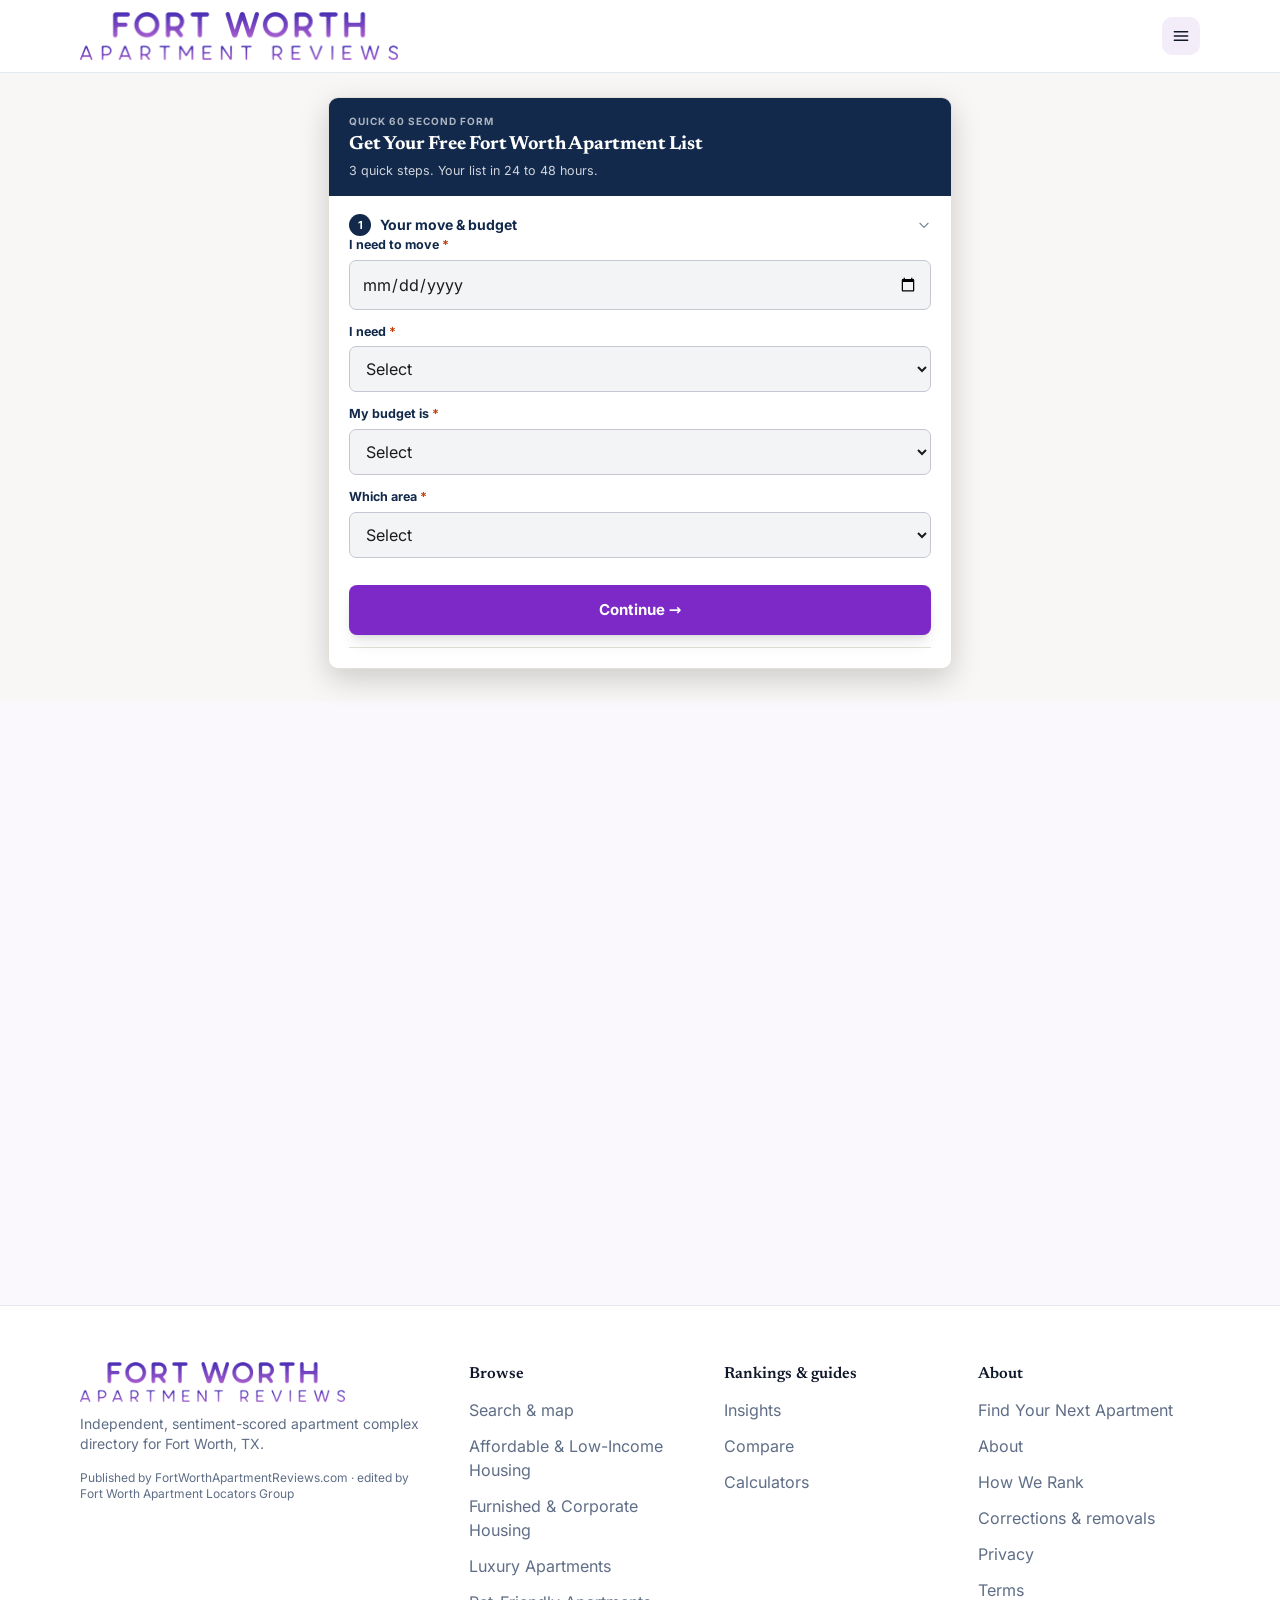
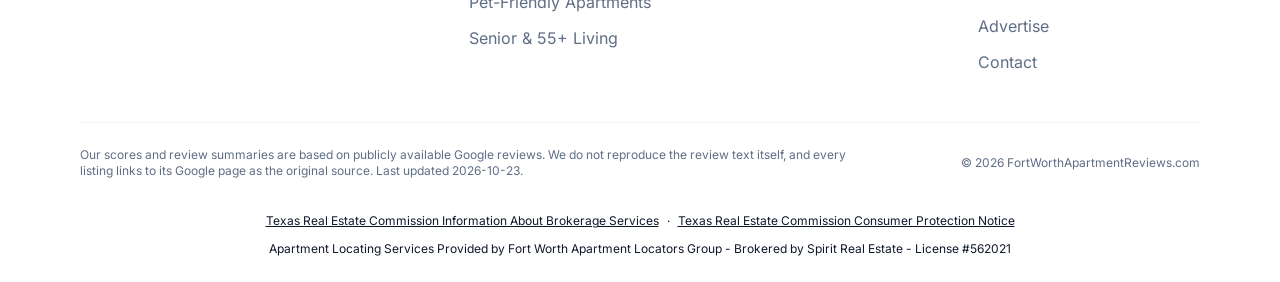
==== commit e97afbb4: "Include apartment locating provider and broker in footer" ====
--- a/index.html
+++ b/index.html
@@ -898,7 +898,7 @@
 </div>
 </div></section><div data-intake-footer-spacer aria-hidden="true" style="height:clamp(360px,60vh,720px);background:transparent"></div></main>  <footer class="mt-16 border-t border-outline bg-surface-container"> <div class="mx-auto max-w-6xl px-4 pt-14 pb-8"> <div class="grid gap-12 md:grid-cols-12">  <div class="md:col-span-4"> <img src="/images/brand/logo.png" alt="Greater Fort Worth Apartment Complex Guide" class="mb-3 h-10 w-auto" loading="lazy"> <p class="max-w-sm text-sm text-on-surface-variant">Independent, sentiment-scored apartment complex directory for Fort Worth, TX.</p> <p class="mt-4 text-xs text-on-surface-variant">
 Published by <a class="hover:text-primary-600" href="https://fortworthapartmentreviews.com" rel="publisher">FortWorthApartmentReviews.com</a>  &middot; edited by Fort Worth Apartment Locators Group </p>  </div>  <div class="grid grid-cols-2 gap-8 sm:grid-cols-3 md:col-span-8"> <div class="flex flex-col gap-3"> <span class="font-heading font-semibold text-on-surface">Browse</span> <a class="text-on-surface-variant hover:text-primary-600 transition-colors" href="https://fortworthapartmentreviews.com/browse/">Search &amp; map</a> <a class="text-on-surface-variant hover:text-primary-600 transition-colors" href="https://fortworthapartmentreviews.com/category/affordable-apartments/">Affordable &amp; Low-Income Housing</a><a class="text-on-surface-variant hover:text-primary-600 transition-colors" href="https://fortworthapartmentreviews.com/category/furnished-corporate-apartments/">Furnished &amp; Corporate Housing</a><a class="text-on-surface-variant hover:text-primary-600 transition-colors" href="https://fortworthapartmentreviews.com/category/luxury-apartments/">Luxury Apartments</a><a class="text-on-surface-variant hover:text-primary-600 transition-colors" href="https://fortworthapartmentreviews.com/category/pet-friendly-apartments/">Pet-Friendly Apartments</a><a class="text-on-surface-variant hover:text-primary-600 transition-colors" href="https://fortworthapartmentreviews.com/category/senior-apartments/">Senior &amp; 55+ Living</a> </div> <div class="flex flex-col gap-3"> <span class="font-heading font-semibold text-on-surface">Rankings &amp; guides</span>  <a class="text-on-surface-variant hover:text-primary-600 transition-colors" href="https://fortworthapartmentreviews.com/guide/">Insights</a> <a class="text-on-surface-variant hover:text-primary-600 transition-colors" href="https://fortworthapartmentreviews.com/compare/">Compare</a> <a class="text-on-surface-variant hover:text-primary-600 transition-colors" href="https://fortworthapartmentreviews.com/tools/">Calculators</a> </div> <div class="flex flex-col gap-3"> <span class="font-heading font-semibold text-on-surface">About</span> <a class="text-on-surface-variant hover:text-primary-600 transition-colors" href="/">Find Your Next Apartment</a> <a class="text-on-surface-variant hover:text-primary-600 transition-colors" href="https://fortworthapartmentreviews.com/about/">About</a>  <a class="text-on-surface-variant hover:text-primary-600 transition-colors" href="https://fortworthapartmentreviews.com/how-we-rank/">How We Rank</a> <a class="text-on-surface-variant hover:text-primary-600 transition-colors" href="https://fortworthapartmentreviews.com/listing-policy/">Corrections &amp; removals</a> <a class="text-on-surface-variant hover:text-primary-600 transition-colors" href="https://fortworthapartmentreviews.com/privacy/">Privacy</a> <a class="text-on-surface-variant hover:text-primary-600 transition-colors" href="https://fortworthapartmentreviews.com/terms/">Terms</a> <a class="text-on-surface-variant hover:text-primary-600 transition-colors" href="https://fortworthapartmentreviews.com/advertise/">Advertise</a> <a class="text-on-surface-variant hover:text-primary-600 transition-colors" href="https://fortworthapartmentreviews.com/contact/">Contact</a> </div> </div> </div>  <div class="mt-12 flex flex-col gap-3 border-t border-outline-variant pt-6 text-xs text-on-surface-variant sm:flex-row sm:items-center sm:justify-between"> <p class="max-w-3xl"> Our scores and review summaries are based on publicly available Google reviews. We do not reproduce the review text itself, and every listing links to its Google page as the original source. Last updated 2026-10-23.
- </p> <p class="shrink-0">&copy; 2026 FortWorthApartmentReviews.com</p> </div> </div> <div style="max-width:72rem;margin:0 auto;padding:0 16px 24px;font-size:12px;line-height:1.6;text-align:center"><a href="/docs/trec-information-about-brokerage-services.pdf" target="_blank" rel="noopener noreferrer" style="color:inherit;text-decoration:underline">Texas Real Estate Commission Information About Brokerage Services</a><span aria-hidden="true" style="margin:0 8px">&middot;</span><a href="/docs/trec-consumer-protection-notice.pdf" target="_blank" rel="noopener noreferrer" style="color:inherit;text-decoration:underline">Texas Real Estate Commission Consumer Protection Notice</a><p style="margin:8px 0 0">Fort Worth Apartment Locators Group</p></div></footer><script>(function(){
+ </p> <p class="shrink-0">&copy; 2026 FortWorthApartmentReviews.com</p> </div> </div> <div style="max-width:72rem;margin:0 auto;padding:0 16px 24px;font-size:12px;line-height:1.6;text-align:center"><a href="/docs/trec-information-about-brokerage-services.pdf" target="_blank" rel="noopener noreferrer" style="color:inherit;text-decoration:underline">Texas Real Estate Commission Information About Brokerage Services</a><span aria-hidden="true" style="margin:0 8px">&middot;</span><a href="/docs/trec-consumer-protection-notice.pdf" target="_blank" rel="noopener noreferrer" style="color:inherit;text-decoration:underline">Texas Real Estate Commission Consumer Protection Notice</a><p style="margin:8px 0 0">Apartment Locating Services Provided by Fort Worth Apartment Locators Group - Brokered by Spirit Real Estate - License #562021</p></div></footer><script>(function(){
 function iso(){return new Date().toISOString();}
 function bind(){
 document.querySelectorAll('input[type="checkbox"][name="consent"],#hf_consent').forEach(function(cb){
